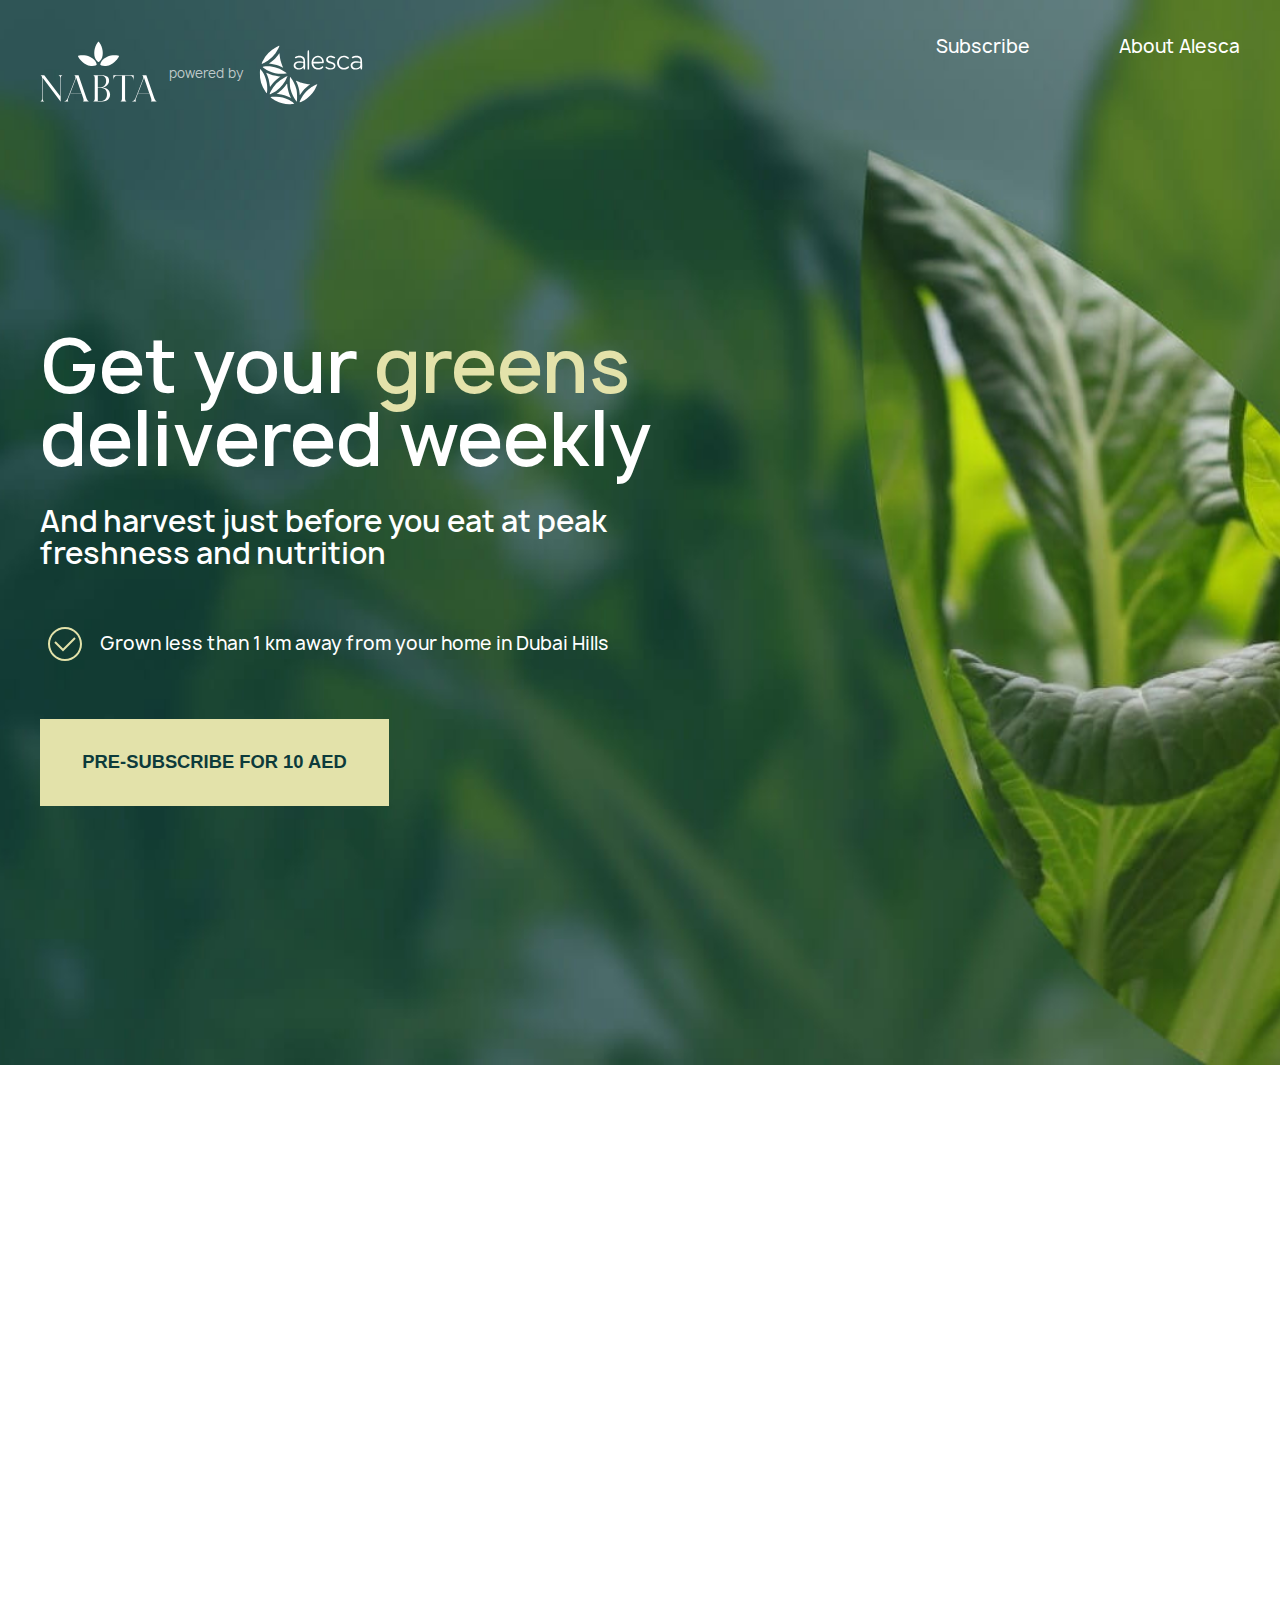
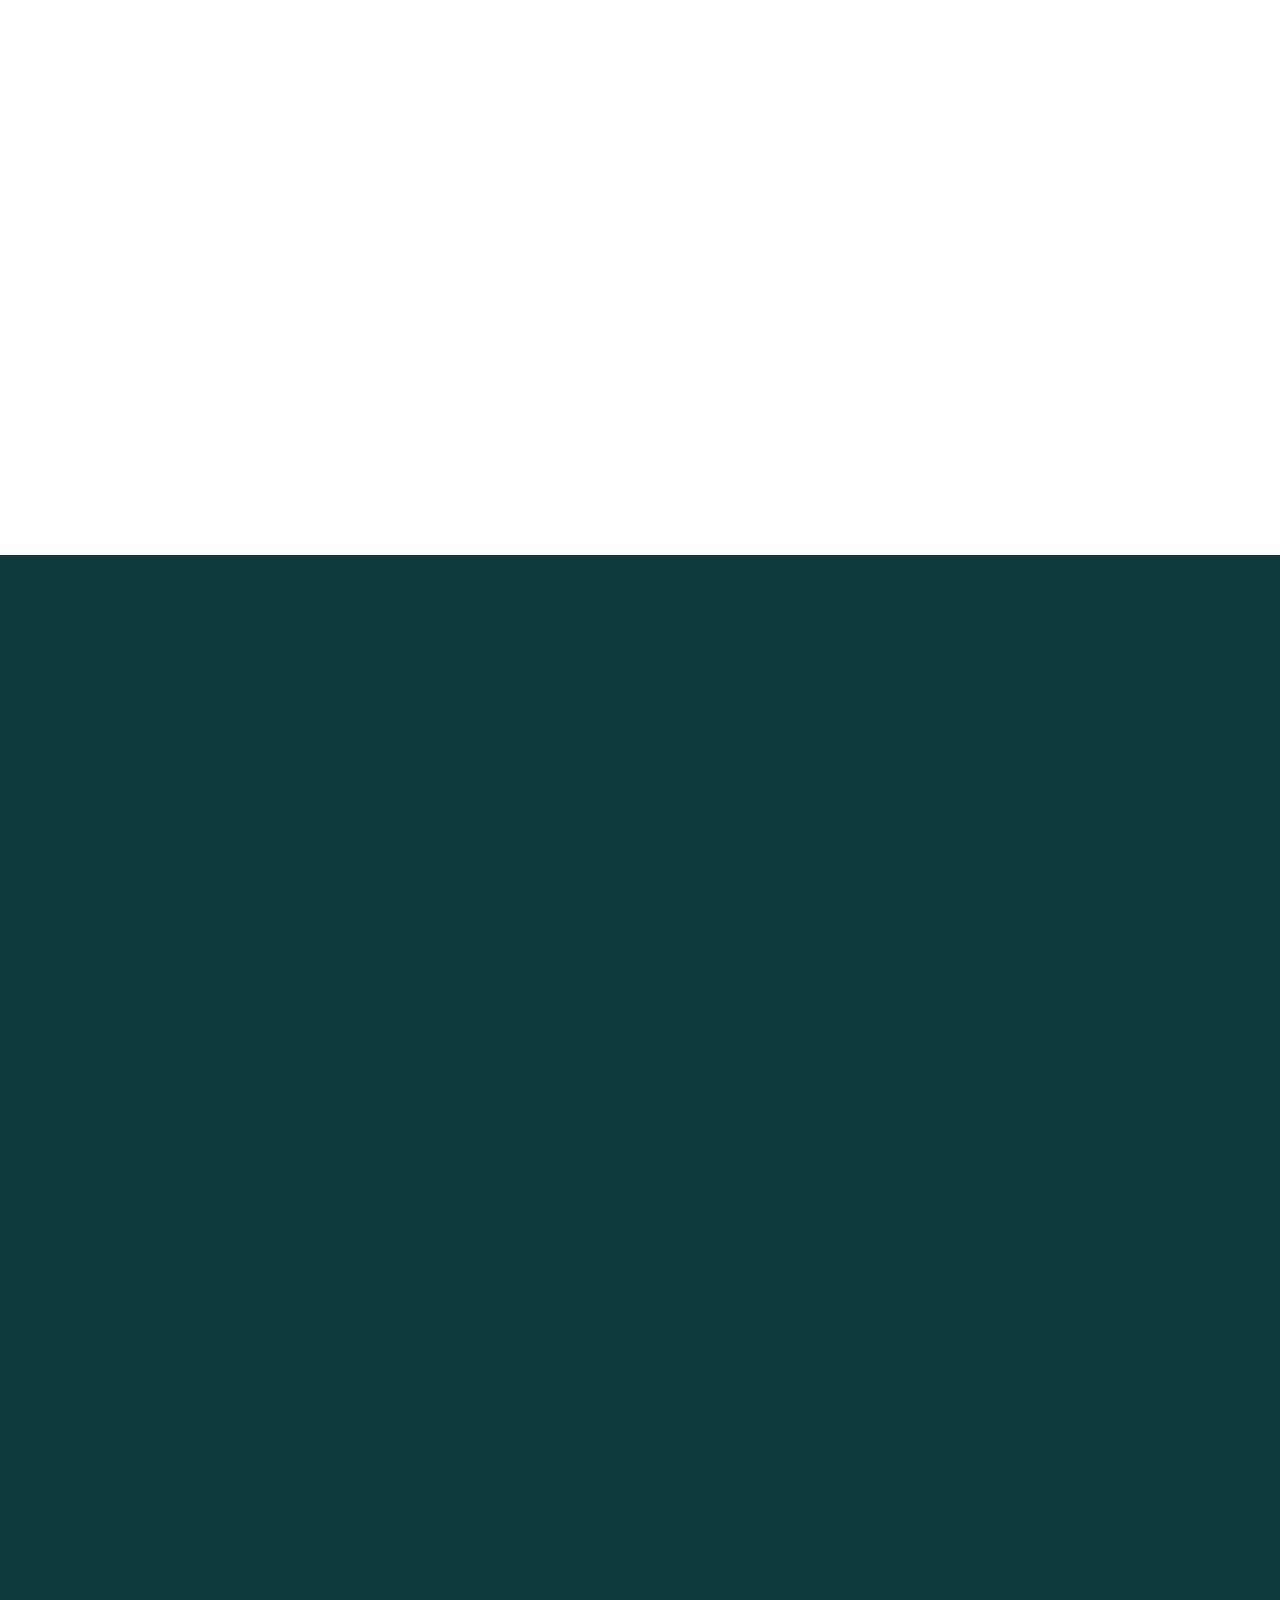
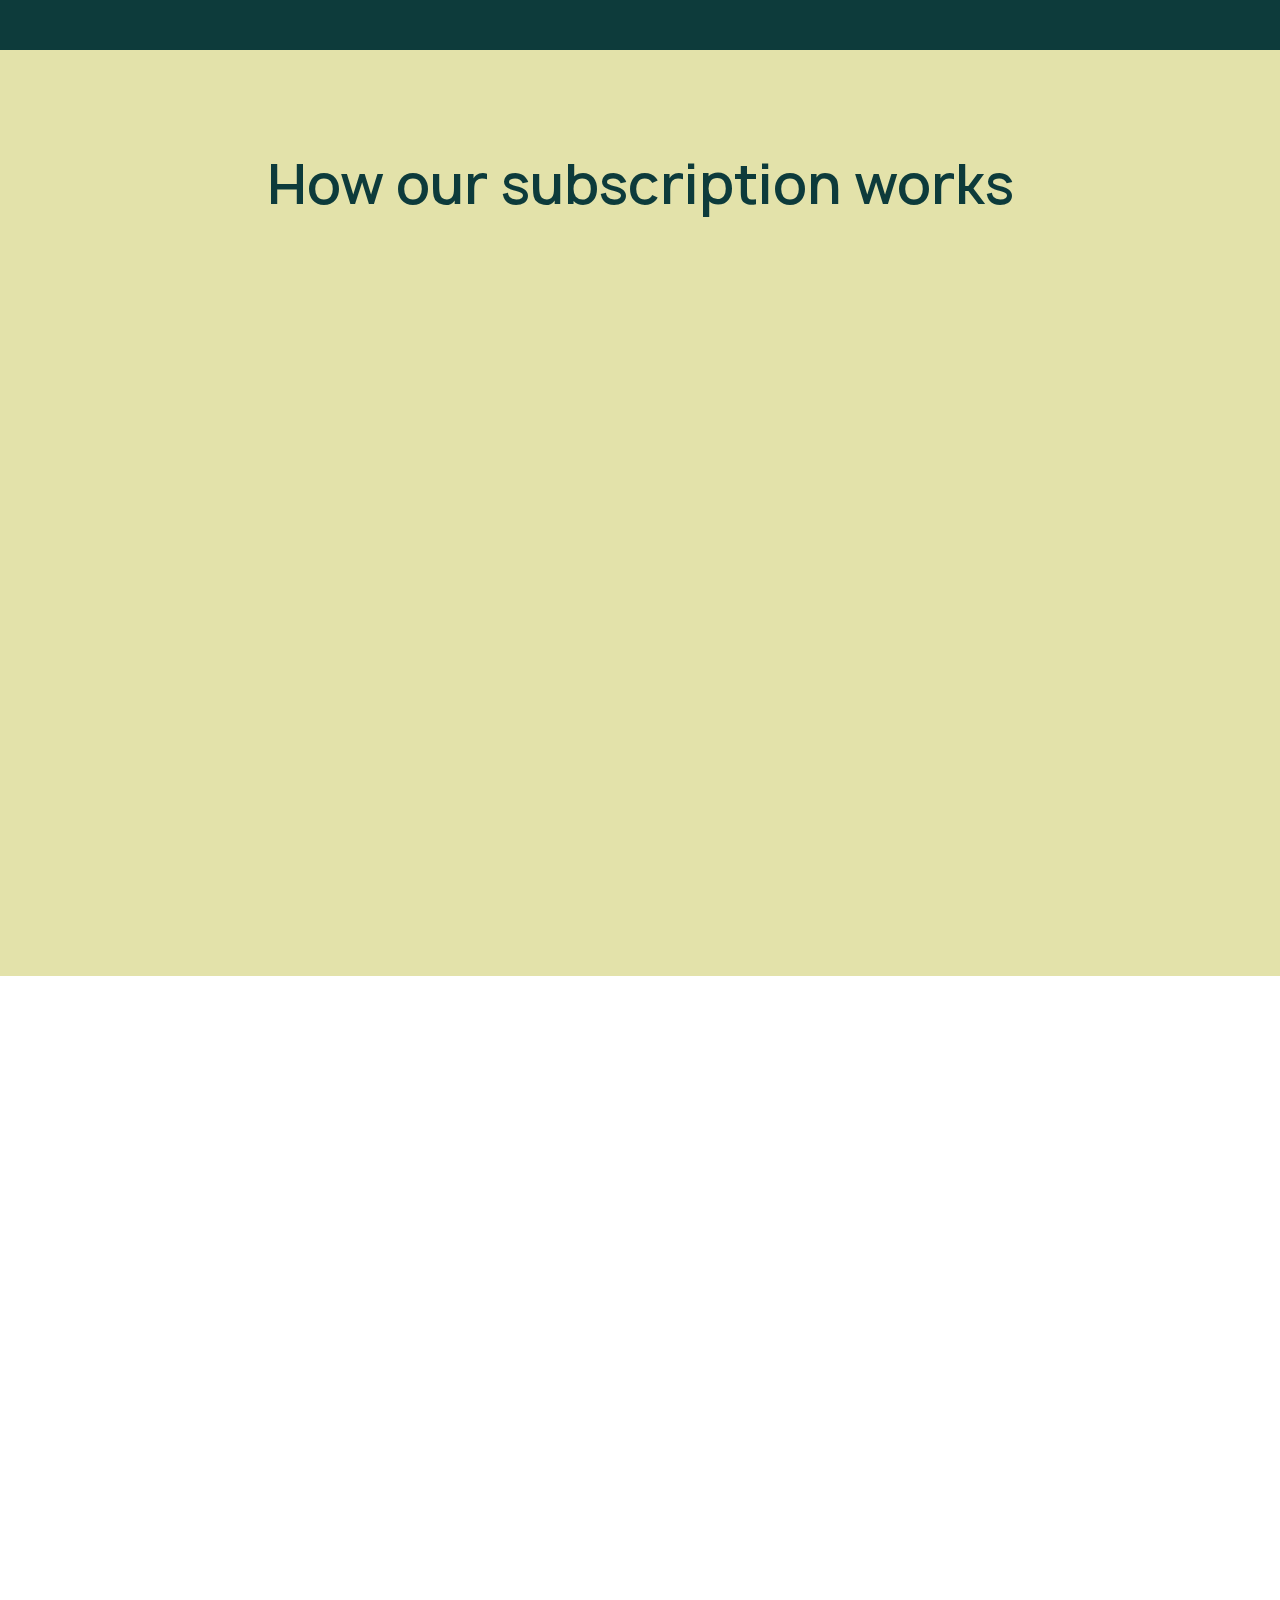
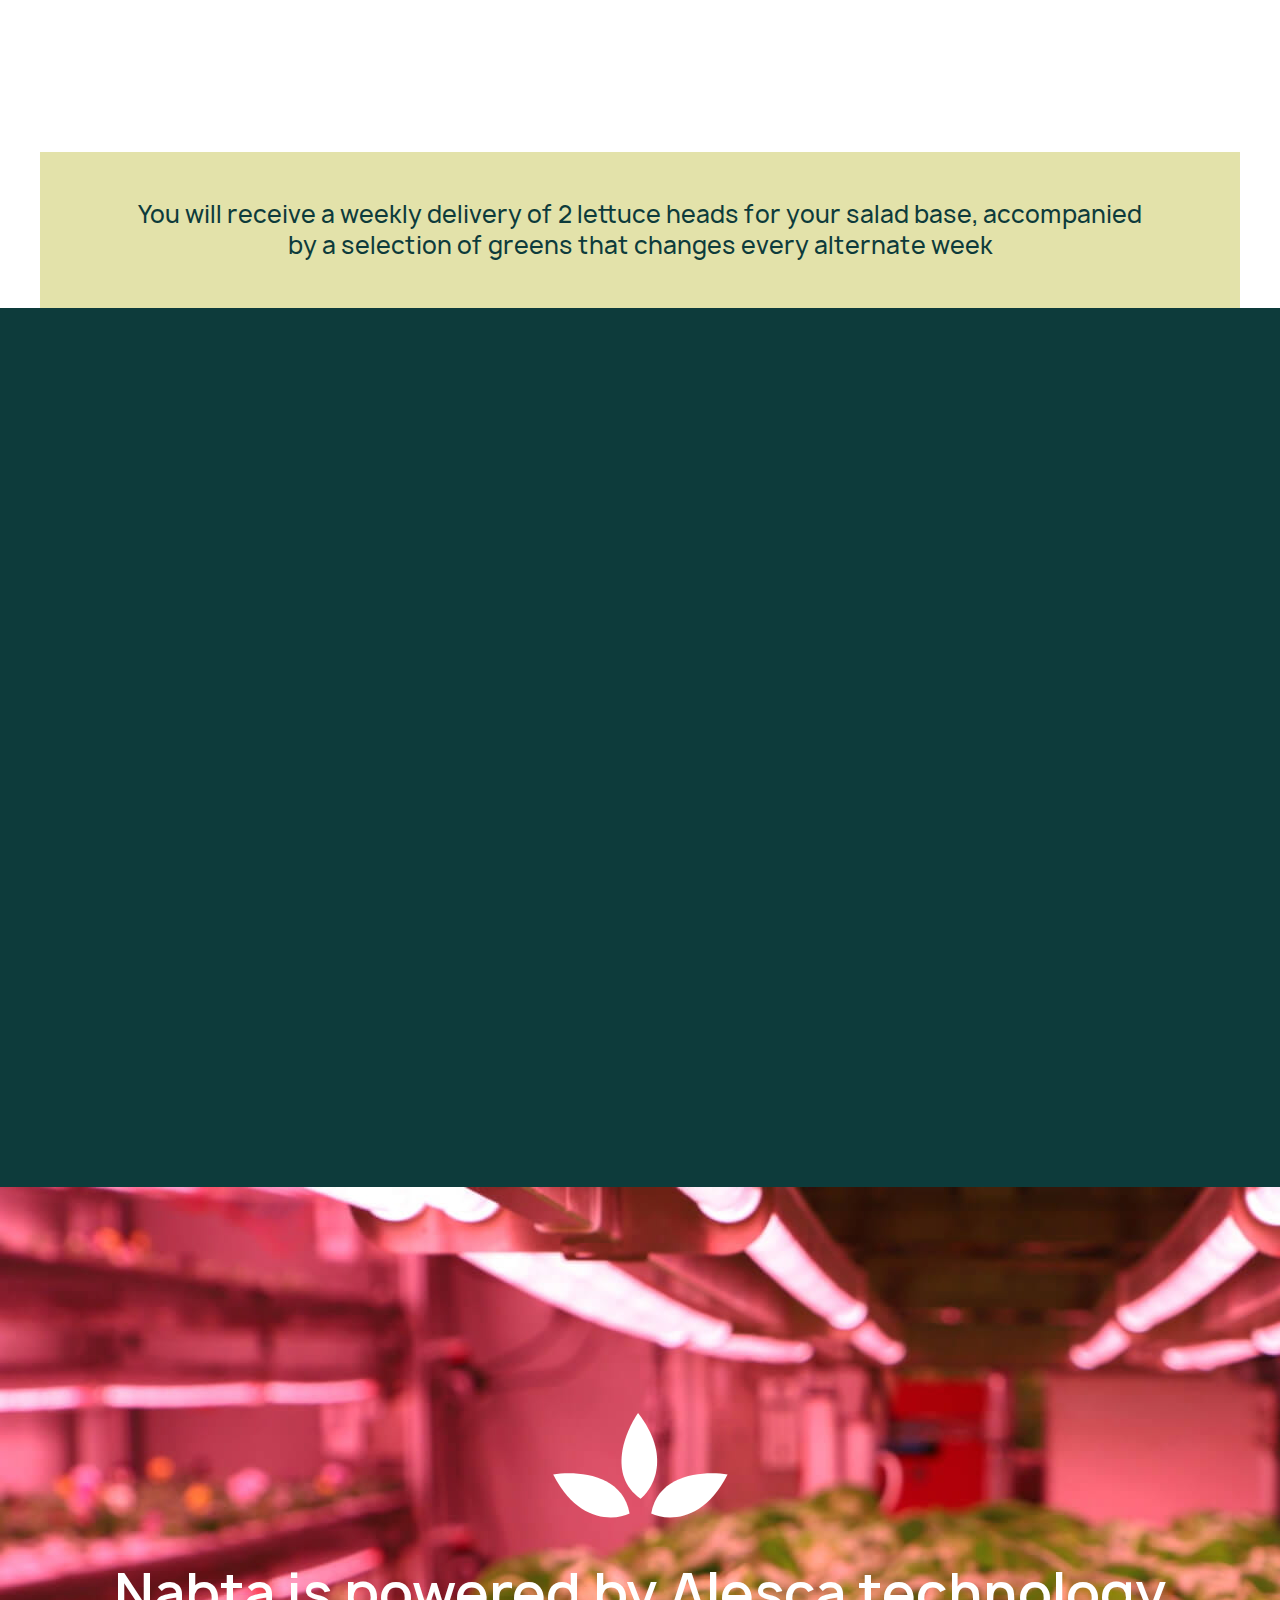
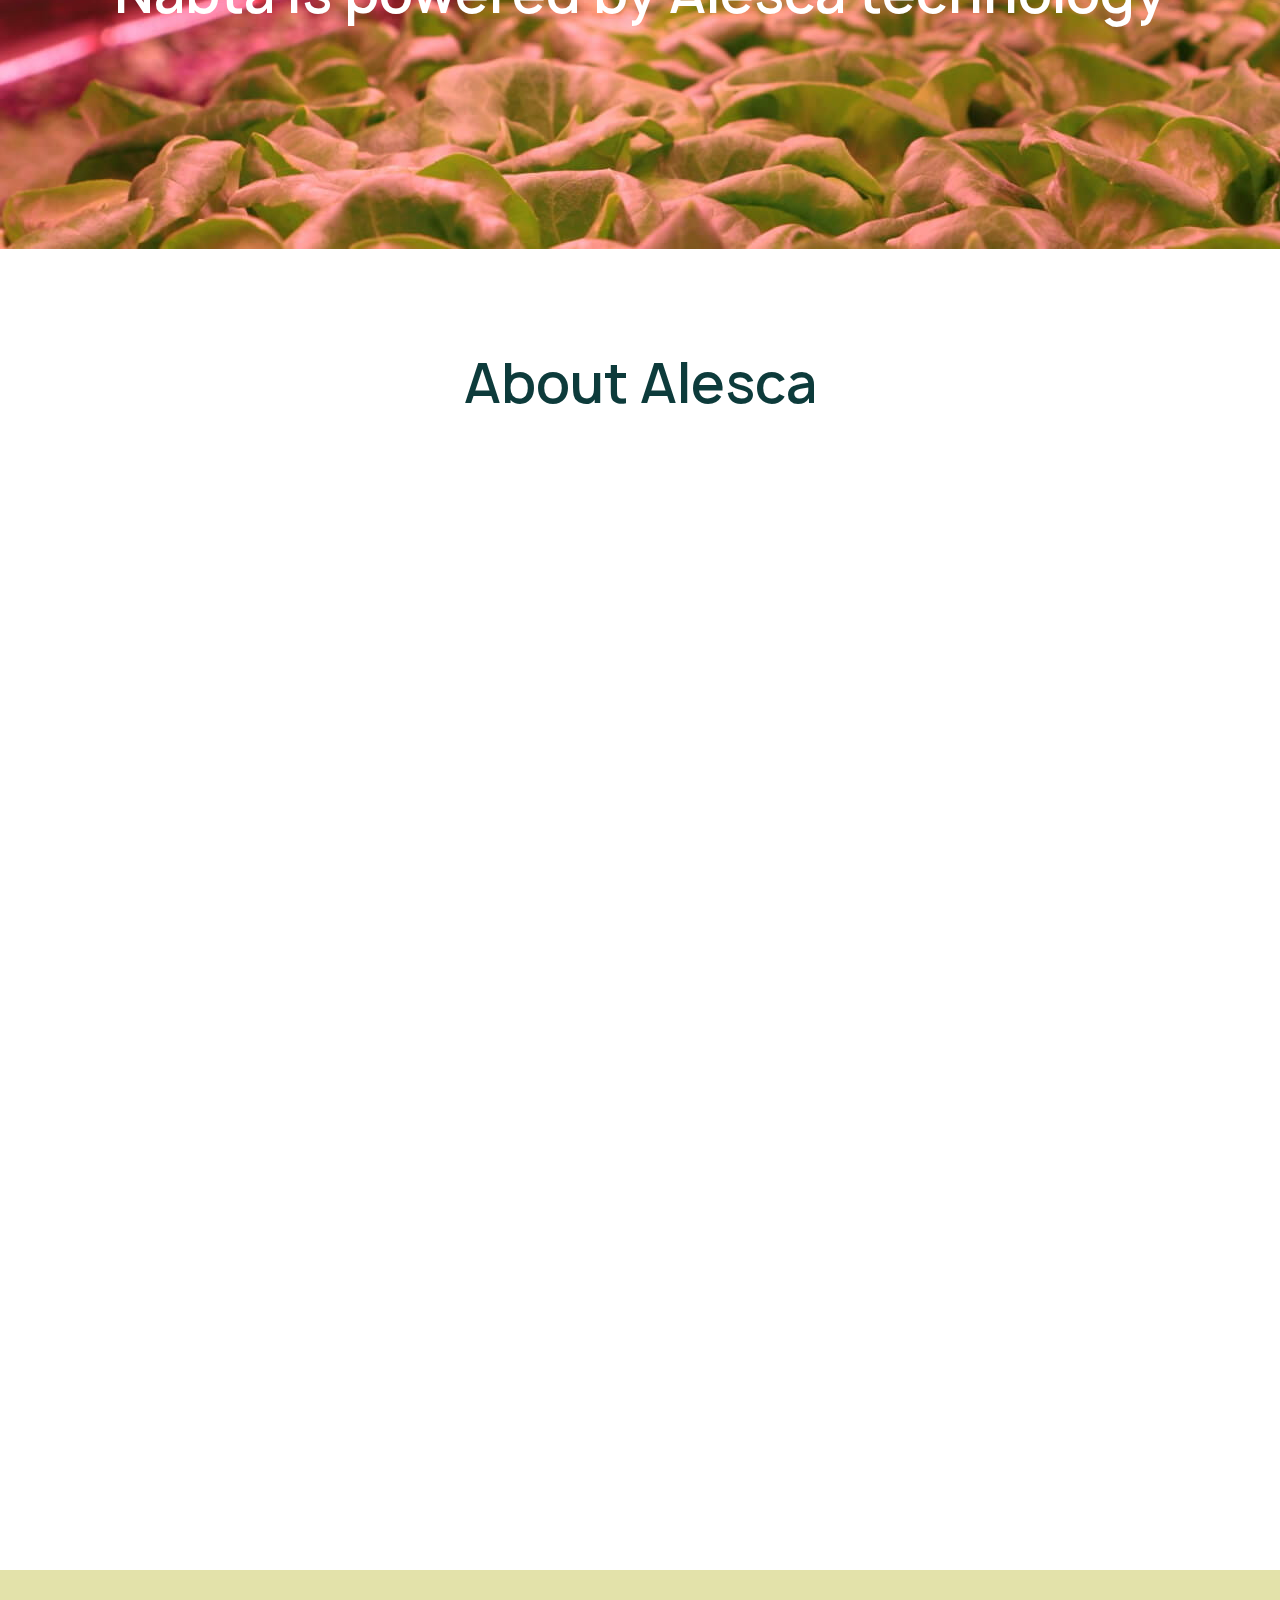
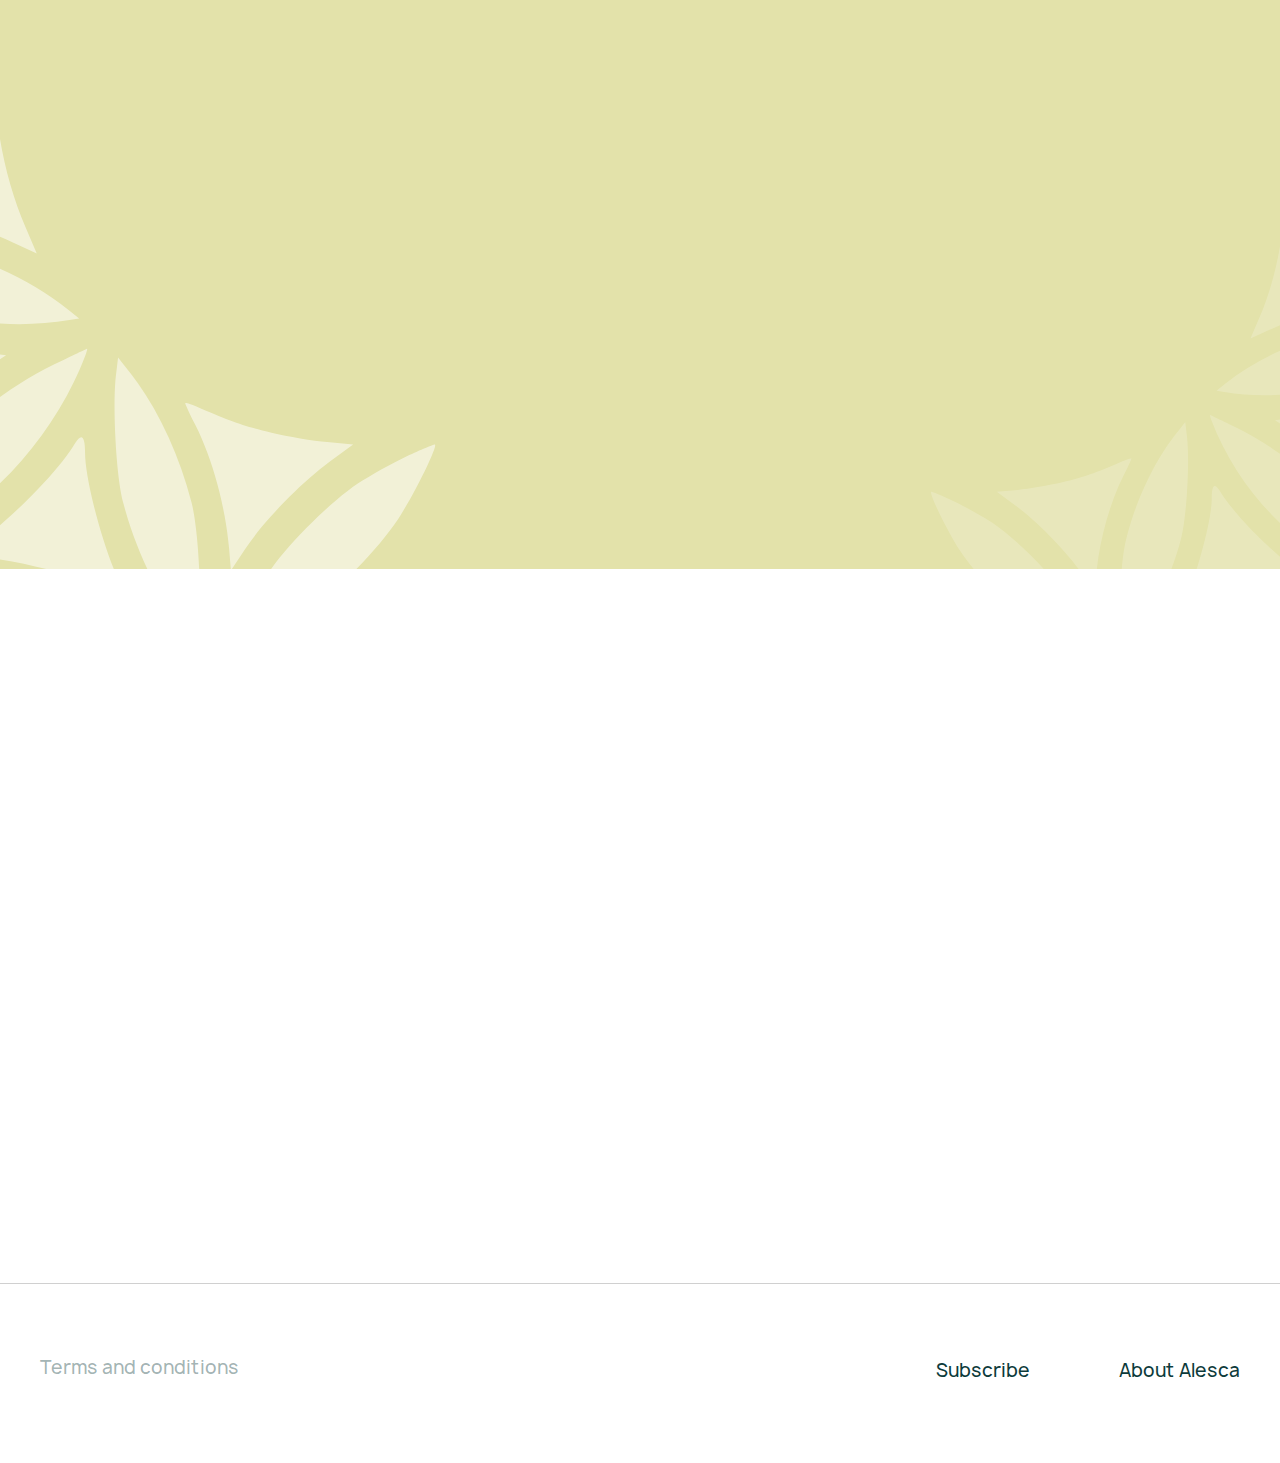
==== app/index.html @ 02252ef5 "removes app from gitignore" ====
<!DOCTYPE html><html lang="en" class="page"><head><meta charset="UTF-8"><meta name="viewport" content="width=device-width,initial-scale=1"><meta http-equiv="X-UA-Compatible" content="ie=edge"><meta name="theme-color" content="#111111"><title>Alesca</title><link rel="preload" href="fonts/Manrope-Bold.woff2" as="font" type="font/woff2" crossorigin><link rel="preload" href="fonts/Manrope-Regular.woff2" as="font" type="font/woff2" crossorigin><link rel="preload" href="fonts/Manrope-Medium.woff2" as="font" type="font/woff2" crossorigin><link rel="preload" href="fonts/Manrope-Semibold.woff2" as="font" type="font/woff2" crossorigin><style>.header {
    position: absolute;
    left: 0;
    top: 0;
    width: 100%;
    padding-top: 38px
  }

  @supports (gap:clamp(0.625rem, 0.4166666667rem + 0.4340277778vw, 0.9375rem)) {
    .header__logos {
      gap: clamp(.625rem, .4166666667rem + .4340277778vw, .9375rem)
    }
  }

  @supports not (gap:clamp(0.625rem, 0.4166666667rem + 0.4340277778vw, 0.9375rem)) {
    .header__logos {
      gap: calc(.625rem + .3125 * (100vw - 48rem)/ 72)
    }
  }

  .header__logos span {
    color: rgba(255, 255, 255, .71);
    font-weight: 400
  }

  @supports (font-size:clamp(0.75rem, 0.6666666667rem + 0.1736111111vw, 0.875rem)) {
    .header__logos span {
      font-size: clamp(.75rem, .6666666667rem + .1736111111vw, .875rem)
    }
  }

  @supports not (font-size:clamp(0.75rem, 0.6666666667rem + 0.1736111111vw, 0.875rem)) {
    .header__logos span {
      font-size: calc(.75rem + .125 * (100vw - 48rem)/ 72)
    }
  }

  @media screen and (max-width:576px) {
    :root {
      --container-paddings: 0 15px
    }

    .header__logo {
      max-width: 75px
    }

    .header__inner {
      -webkit-box-align: center;
      -ms-flex-align: center;
      align-items: center
    }
  }

  .hero {
  min-height: calc(100vh - 105px);
  background-color: var(--primary-color);
  background-image: url(../img/hero-bg.jpg);
  background-size: cover;
  background-repeat: no-repeat;
  padding-top: 170px;
  padding-bottom: 100px
}

@supports (margin-bottom:clamp(5rem, 4.2788461538rem + 3.2051282051vw, 8.125rem)) {
  .hero {
    margin-bottom: clamp(5rem, 4.2788461538rem + 3.2051282051vw, 8.125rem)
  }
}

@supports not (margin-bottom:clamp(5rem, 4.2788461538rem + 3.2051282051vw, 8.125rem)) {
  .hero {
    margin-bottom: calc(5rem + 3.125 * (100vw - 22.5rem)/ 97.5)
  }
}

@media screen and (max-width:1400px) {
  .hero {
    background-position-x: 30%
  }
}

@media screen and (min-height:1000px) {
  .hero {
    background-position: 60% center
  }
}

@media screen and (max-width:768px) {
  .hero {
    background-position-x: 41%;
    padding-top: 120px
  }
}

@media screen and (max-width:360px) {
  .hero {
    background-position-x: 10%
  }
}

.hero__title {
  margin-bottom: 30px
}

@supports (font-size:clamp(2.5rem, 1.6923076923rem + 3.5897435897vw, 6rem)) {
  .hero__title {
    font-size: clamp(2.5rem, 1.6923076923rem + 3.5897435897vw, 6rem)
  }
}

@supports not (font-size:clamp(2.5rem, 1.6923076923rem + 3.5897435897vw, 6rem)) {
  .hero__title {
    font-size: calc(2.5rem + 3.5 * (100vw - 22.5rem)/ 97.5)
  }
}

.hero__btn {
  min-width: 349px
}

@media screen and (max-width:576px) {
  .hero {
    background-position: 30%
  }

  .hero__btn {
    min-width: unset;
    width: 100%
  }
}

.hero__info {
  max-width: 823px
}

.hero__inner {
  min-height: inherit
}

.hero__description {
  max-width: 608px;
  line-height: 1.1
}

@supports (margin-bottom:clamp(2.1875rem, 1.8269230769rem + 1.6025641026vw, 3.75rem)) {
  .hero__description {
    margin-bottom: clamp(2.1875rem, 1.8269230769rem + 1.6025641026vw, 3.75rem)
  }
}

@supports not (margin-bottom:clamp(2.1875rem, 1.8269230769rem + 1.6025641026vw, 3.75rem)) {
  .hero__description {
    margin-bottom: calc(2.1875rem + 1.5625 * (100vw - 22.5rem)/ 97.5)
  }
}

.hero__notice {
  position: relative;
  line-height: 1.3;
  gap: 10px
}

@supports (margin-bottom:clamp(2.1875rem, 1.8269230769rem + 1.6025641026vw, 3.75rem)) {
  .hero__notice {
    margin-bottom: clamp(2.1875rem, 1.8269230769rem + 1.6025641026vw, 3.75rem)
  }
}

@supports not (margin-bottom:clamp(2.1875rem, 1.8269230769rem + 1.6025641026vw, 3.75rem)) {
  .hero__notice {
    margin-bottom: calc(2.1875rem + 1.5625 * (100vw - 22.5rem)/ 97.5)
  }
}

@supports (font-size:clamp(1rem, 0.9423076923rem + 0.2564102564vw, 1.25rem)) {
  .hero__notice {
    font-size: clamp(1rem, .9423076923rem + .2564102564vw, 1.25rem)
  }
}

@supports not (font-size:clamp(1rem, 0.9423076923rem + 0.2564102564vw, 1.25rem)) {
  .hero__notice {
    font-size: calc(1rem + .25 * (100vw - 22.5rem)/ 97.5)
  }
}</style><link rel="stylesheet" href="css/vendor.css"><link rel="stylesheet" href="css/main.css"><script defer="defer" src="js/main.js"></script></head><body class="page__body"><div class="site-container"><header class="header color-white"><div class="container"><div class="header__inner flex justify-between"><div class="header__logos flex align-items-center"><a href="#" class="header__logo"><img src="img/svg/logos/nabta.svg" alt="Nabta Logo" width="117" height="60"> </a><span>powered by</span> <a href="" class="header__logo"><img src="img/svg/logos/alesca.svg" alt="Alesca Logo" width="112" height="67"></a></div><nav class="menu" data-menu><ul class="menu__list flex justify-between"><li class="menu__item"><a href="#" class="header__link primary-hover" data-scroll-to=".offer">Subscribe</a></li><li class="menu__item"><a href="#" class="header__link primary-hover" data-scroll-to=".about">About Alesca</a></li></ul></nav><button class="burger" aria-label="Open Menu" aria-expanded="false" data-burger><span class="burger__line"></span></button></div></div></header><main class="main"><section class="hero color-white"><div class="container hero__inner flex align-items-center"><div class="hero__info"><h1 class="hero__title font-semibold">Get your <span class="color-secondary">greens</span> delivered weekly</h1><p class="hero__description font-subtitle font-semibold">And harvest just before you eat at peak freshness and nutrition</p><div class="hero__notice flex align-items-center"><svg class="align-self-start" width="50" height="50" viewBox="0 0 50 50" fill="none" xmlns="http://www.w3.org/2000/svg"><path d="M25 42C15.6 42 8 34.4 8 25C8 15.6 15.6 8 25 8C34.4 8 42 15.6 42 25C42 34.4 34.4 42 25 42ZM25 10C16.7 10 10 16.7 10 25C10 33.3 16.7 40 25 40C33.3 40 40 33.3 40 25C40 16.7 33.3 10 25 10Z" fill="#E3E2AA"/><path d="M23 32.4001L14.3 23.7001L15.7 22.3L23 29.6L34.3 18.3L35.7001 19.7001L23 32.4001Z" fill="#E3E2AA"/></svg><p>Grown less than 1 km away from your home in Dubai Hills</p></div><button class="btn btn-primary hero__btn">Pre-subscribe for 10 AED</button></div></div></section><section class="difference section-offset"><div class="container"><h2 class="difference__title section-title section-title-with-margin centered" data-aos="fade-up">See the difference</h2><div class="difference__inner grid grid-cols-12"><div class="difference__items flex" data-aos="fade-up"><div class="difference__item flex align-items-center difference__item--question" data-aos="fade-up"><p>Worried where your greens are grown?</p></div><div class="difference__item flex align-items-center difference__item--answer color-white"><p>We grow ours around the corner in your community farm</p></div></div><div class="difference__items flex" data-aos="fade-up" data-aos-delay="150"><div class="difference__item flex align-items-center difference__item--question"><p>Worried about consuming chemicals and pesticides?</p></div><div class="difference__item flex align-items-center difference__item--answer color-white"><p>Our farm is a clean and pesticide-free environment</p></div></div><div class="difference__items flex" data-aos="fade-up" data-aos-delay="250"><div class="difference__item flex align-items-center difference__item--question"><p>Supermarket greens die in your fridge after 2 days?</p></div><div class="difference__item flex align-items-center difference__item--answer color-white"><p>Ours remain nice and fresh up to 10 days</p></div></div><div class="difference__items flex" data-aos="fade-up" data-aos-delay="350"><div class="difference__item flex align-items-center difference__item--question"><p>Supermarket greens loose most vitamins and nutrients by the time you eat them?</p></div><div class="difference__item flex align-items-center difference__item--answer color-white"><p>Harvest ours just before you eat at peak freshness and nutrition</p></div></div><div class="difference__items flex" data-aos="fade-up" data-aos-delay="450"><div class="difference__item flex align-items-center difference__item--question"><p>Keep forgetting to buy ingredients for your salad or smoothie?</p></div><div class="difference__item flex align-items-center difference__item--answer color-white"><p>Cross it out of your grocery list. It’s on us!</p></div></div><div class="difference__items flex" data-aos="fade-up" data-aos-delay="550"><div class="difference__item flex align-items-center difference__item--question"><p>Other greens all taste the same?</p></div><div class="difference__item flex align-items-center difference__item--answer color-white"><p>Just try ours once and taste the difference</p></div></div></div></div></section><section class="benefits section-offset section-padding-top color-white"><div class="container"><div class="benefits__inner grid"><div class="benefits__list grid" data-aos="fadeup"><div class="benefits__item flex align-items-center"><svg class="align-self-start" class="align-self-start" width="88" height="88" viewBox="0 0 88 88" fill="none" xmlns="http://www.w3.org/2000/svg"><circle cx="44" cy="44" r="43.5" stroke="#E3E2AA"/><path d="M40.2058 66C42.0334 66 43.515 64.5184 43.515 62.6907C43.515 60.8631 42.0334 59.3815 40.2058 59.3815C38.3781 59.3815 36.8965 60.8631 36.8965 62.6907C36.8965 64.5184 38.3781 66 40.2058 66Z" stroke="#E3E2AA" stroke-width="2" stroke-linecap="round" stroke-linejoin="round"/><path d="M55.0983 66C56.926 66 58.4076 64.5184 58.4076 62.6907C58.4076 60.8631 56.926 59.3815 55.0983 59.3815C53.2707 59.3815 51.7891 60.8631 51.7891 62.6907C51.7891 64.5184 53.2707 66 55.0983 66Z" stroke="#E3E2AA" stroke-width="2" stroke-linecap="round" stroke-linejoin="round"/><path d="M48.0821 33.0394C47.5743 30.9994 46.5878 29.1097 45.2045 27.5267C43.8211 25.9437 42.0806 24.7129 40.127 23.9363C38.1734 23.1597 36.0629 22.8596 33.9703 23.0608C31.8776 23.262 29.863 23.9587 28.0932 25.0933C26.3233 26.2279 24.8492 27.7677 23.7927 29.5852C22.7363 31.4028 22.128 33.4459 22.0181 35.5453C21.9082 37.6447 22.3 39.7401 23.1609 41.658C24.0219 43.5759 25.3272 45.2612 26.969 46.5743M35.2422 36.2825L40.2061 31.3186M41.8607 52.7958V49.4865H36.8968C35.1414 49.4865 33.458 50.1838 32.2168 51.425C30.9756 52.6662 30.2783 54.3497 30.2783 56.105V62.7236" stroke="#E3E2AA" stroke-width="2" stroke-linecap="round" stroke-linejoin="round"/><path d="M65.0252 62.6907V46.1444C65.0252 45.2667 64.6766 44.425 64.056 43.8043C63.4354 43.1837 62.5936 42.8351 61.716 42.8351H45.1696C44.2919 42.8351 43.4502 43.1837 42.8296 43.8043C42.209 44.425 41.8604 45.2667 41.8604 46.1444V52.7629" stroke="#E3E2AA" stroke-width="2" stroke-linecap="round" stroke-linejoin="round"/></svg><h3 class="benefits__subtitle font-semibold">Delivered weekly</h3></div><div class="benefits__item flex align-items-center"><svg class="align-self-start" width="88" height="88" viewBox="0 0 88 88" fill="none" xmlns="http://www.w3.org/2000/svg"><circle cx="44" cy="44" r="43.5" stroke="#E3E2AA"/><path d="M57.3727 35.2918C57.3727 32.2093 57.3727 29.1269 57.1569 27.0925C57.1585 26.5939 57.0392 26.1023 56.8091 25.66C56.579 25.2176 56.245 24.8377 55.8359 24.5528C55.4267 24.2679 54.9545 24.0865 54.4598 24.0242C53.9651 23.9619 53.4627 24.0205 52.9956 24.195C46.3375 26.1061 32.7439 30.8839 27.0414 39.0832C20.8765 47.7757 25.6235 57.732 27.8737 61.6159C28.2015 62.1649 28.6489 62.6329 29.1826 62.9851C29.7163 63.3373 30.3225 63.5647 30.9561 63.6503C33.7944 64.1619 36.6933 64.245 39.5561 63.8969" stroke="#E3E2AA" stroke-width="2" stroke-linecap="round" stroke-linejoin="round"/><path d="M37.9222 48.947C34.8192 53.5199 31.9588 58.2528 29.353 63.1262M55.3997 64.0201C55.0611 64.1426 54.6903 64.1426 54.3517 64.0201C51.781 63.0018 49.5752 61.2351 48.0199 58.9489C46.4646 56.6627 45.6315 53.9622 45.6284 51.1972V45.4946C45.6321 45.2989 45.6755 45.1061 45.7559 44.9276C45.8362 44.7491 45.9519 44.5888 46.096 44.4563C46.24 44.3238 46.4094 44.2218 46.5939 44.1566C46.7784 44.0913 46.9743 44.0642 47.1696 44.0767H62.5818C62.9554 44.0846 63.3115 44.2365 63.5757 44.5007C63.84 44.7649 63.9919 45.121 63.9997 45.4946V51.1972C64.0065 53.948 63.1915 56.6382 61.6593 58.9229C60.127 61.2075 57.9474 62.9824 55.3997 64.0201Z" stroke="#E3E2AA" stroke-width="2" stroke-linecap="round" stroke-linejoin="round"/></svg><h3 class="benefits__subtitle font-semibold">Pesticide-free</h3></div><div class="benefits__item flex align-items-center"><svg class="align-self-start" class="align-self-start" width="88" height="88" viewBox="0 0 88 88" fill="none" xmlns="http://www.w3.org/2000/svg"><circle cx="44" cy="44" r="43.5" stroke="#E3E2AA"/><g clip-path="url(#clip0_273_157)"><path d="M55.2369 31.8336C59.3137 33.5758 63.8988 33.7106 68.071 32.2111M32.2111 68.0709C33.7093 63.8856 33.5745 59.2894 31.8337 55.1991C30.4711 51.9423 30.1024 48.3551 30.7741 44.8892C31.4458 41.4233 33.1278 38.2336 35.6084 35.7216C38.1513 33.205 41.3823 31.4975 44.8942 30.8145" stroke="#E3E2AA" stroke-width="2" stroke-linecap="round" stroke-linejoin="round"/><path d="M42.0258 56.2565C45.5547 55.5677 48.7996 53.8467 51.3493 51.3116M51.3493 51.3116C53.8343 48.8023 55.5192 45.6124 56.1911 42.1454C56.863 38.6784 56.4917 35.09 55.124 31.834C53.4187 27.7428 53.3243 23.1579 54.8598 19M51.3493 51.3116L35.7597 35.722M19 54.8598C23.1739 53.3532 27.7662 53.5018 31.834 55.275" stroke="#E3E2AA" stroke-width="2" stroke-linecap="round" stroke-linejoin="round"/></g><defs><clipPath id="clip0_273_157"><rect width="50" height="50" fill="white" transform="translate(19 19)"/></clipPath></defs></svg><h3 class="benefits__subtitle font-semibold">Full of vitamins</h3></div><div class="benefits__item flex align-items-center"><svg width="88" height="88" viewBox="0 0 88 88" fill="none" xmlns="http://www.w3.org/2000/svg"><circle cx="44" cy="44" r="43.5" stroke="#E3E2AA"/><path d="M43.0519 59.6027L43.0513 59.6022C35.1122 52.6559 31.1536 46.4207 31.1536 40.9732C31.1536 37.5732 32.5042 34.3125 34.9084 31.9084C37.3125 29.5042 40.5732 28.1536 43.9732 28.1536C45.6567 28.1536 47.3237 28.4852 48.8791 29.1294C50.4344 29.7737 51.8477 30.7179 53.0381 31.9084C54.2285 33.0988 55.1728 34.512 55.817 36.0673C56.4613 37.6227 56.7929 39.2897 56.7929 40.9732C56.7929 46.5495 52.6436 52.9508 44.3213 60.0991L43.0519 59.6027ZM43.0519 59.6027L43.6247 60.0988L43.6251 60.0991M43.0519 59.6027L43.6251 60.0991M43.6251 60.0991C43.722 60.1824 43.8455 60.2282 43.9732 60.2282M43.6251 60.0991L43.9732 60.2282M43.9732 60.2282C44.1009 60.2282 44.2244 60.1824 44.3213 60.0991L43.9732 60.2282ZM45.6262 61.6192L45.7239 61.733L45.6262 61.6192C45.1654 62.015 44.5779 62.2324 43.9705 62.2319C43.3631 62.2314 42.7761 62.013 42.316 61.6165C42.316 61.6164 42.3159 61.6164 42.3158 61.6163L41.7362 61.1133C33.3555 53.779 29.15 47.0909 29.15 40.9732C29.15 37.0419 30.7117 33.2715 33.4916 30.4916C36.2715 27.7117 40.0419 26.15 43.9732 26.15C47.9046 26.15 51.6749 27.7117 54.4548 30.4916C57.2347 33.2715 58.7964 37.0419 58.7964 40.9732C58.7964 47.2309 54.396 54.0877 45.6262 61.6192ZM43.9732 35.3643C45.4608 35.3643 46.8874 35.9552 47.9393 37.0071C48.9912 38.059 49.5821 39.4856 49.5821 40.9732C49.5821 42.4608 48.9912 43.8874 47.9393 44.9393C46.8874 45.9912 45.4608 46.5821 43.9732 46.5821C42.4856 46.5821 41.059 45.9912 40.0071 44.9393C38.9552 43.8874 38.3643 42.4608 38.3643 40.9732C38.3643 39.4856 38.9552 38.059 40.0071 37.0071C41.059 35.9552 42.4856 35.3643 43.9732 35.3643ZM43.9732 37.3679C43.017 37.3679 42.1 37.7477 41.4238 38.4238C40.7477 39.1 40.3679 40.017 40.3679 40.9732C40.3679 41.9294 40.7477 42.8465 41.4238 43.5226C42.1 44.1987 43.017 44.5786 43.9732 44.5786C44.9294 44.5786 45.8465 44.1987 46.5226 43.5226C47.1987 42.8465 47.5786 41.9294 47.5786 40.9732C47.5786 40.017 47.1987 39.1 46.5226 38.4238C45.8465 37.7477 44.9294 37.3679 43.9732 37.3679Z" fill="#0D3B3B" stroke="#E3E2AA" stroke-width="0.3"/></svg><h3 class="benefits__subtitle font-semibold">Grown in Dubai Hills</h3></div><div class="benefits__item flex align-items-center"><svg class="align-self-start" width="88" height="88" viewBox="0 0 88 88" fill="none" xmlns="http://www.w3.org/2000/svg"><circle cx="44" cy="44" r="43.5" stroke="#E3E2AA"/><path d="M55.911 61.544L61.281 42.544C61.3651 42.2465 61.3791 41.9336 61.3219 41.6299C61.2646 41.3261 61.1378 41.0397 60.9513 40.7932C60.7648 40.5467 60.5236 40.3468 60.2468 40.2092C59.97 40.0715 59.6651 39.9999 59.356 40H47.875C47.7104 40 47.548 39.9629 47.3997 39.8914C47.2515 39.8199 47.1213 39.7159 47.0188 39.5871C46.9164 39.4583 46.8443 39.308 46.808 39.1475C46.7716 38.987 46.772 38.8204 46.809 38.66L47.309 36.496C47.767 34.511 47.914 32.466 47.745 30.436L47.653 29.333C47.5544 28.1497 47.0396 27.0396 46.2 26.2C45.432 25.4318 44.3903 25.0002 43.304 25H43.064C42.407 25 41.802 25.356 41.484 25.93L38.825 30.715C37.633 32.861 35.8561 34.6244 33.701 35.8L27.042 39.43C26.7263 39.6023 26.4629 39.8565 26.2795 40.1659C26.0961 40.4752 25.9996 40.8284 26 41.188V61C26 61.5304 26.2107 62.0391 26.5858 62.4142C26.9609 62.7893 27.4696 63 28 63H53.987C54.4225 62.9999 54.846 62.8576 55.1933 62.5948C55.5406 62.332 55.7925 61.9631 55.911 61.544Z" stroke="#E3E2AA" stroke-width="2" stroke-linecap="round" stroke-linejoin="round"/></svg><h3 class="benefits__subtitle font-semibold">Tasty and hustle-free</h3></div><button class="btn btn-primary benefits__btn">See how it’s grown</button></div><div class="benefits__info flex" data-aos="fadeup"><h2 class="benefits__title section-title color-white">We deliver a variety of leafy <span class="color-secondary">greens</span> to your doorstep in Dubai Hills every week</h2></div></div></div></section><section class="subscription section-offset section-padding-top bg-secondary color-primary"><div class="container"><h2 class="subscription__title section-title section-title-with-margin centered">How our subscription works</h2><div class="subscription__inner grid grid-cols-12"><ol class="subscription__list flex align-items-start"><li class="subscription__item" data-aos="fadeup"><div class="subscription__info grid"><h3 class="subscription__subtitle">Step 1</h3><p class="subscription__description">Choose a subscription type</p></div></li><li class="subscription__item" data-aos-delay="150" data-aos="fadeup"><div class="subscription__info grid"><h3 class="subscription__subtitle">Step 2</h3><p class="subscription__description">Fill in your details</p></div></li><li class="subscription__item" data-aos-delay="250" data-aos="fadeup"><div class="subscription__info grid"><h3 class="subscription__subtitle">Step 3</h3><p class="subscription__description">Make a payment</p></div></li><li class="subscription__item" data-aos-delay="350" data-aos="fadeup"><div class="subscription__info grid"><h3 class="subscription__subtitle">Step 4</h3><p class="subscription__description">Receive a WhatsApp confirmation</p></div></li><li class="subscription__item" data-aos-delay="450" data-aos="fadeup"><div class="subscription__info grid"><h3 class="subscription__subtitle">Step 5</h3><p class="subscription__description">Choose the day  and time of delivery</p></div><div class="subscription__notice"><p>Delivery options are predetermined farming to harvesting schedule</p></div></li><li class="subscription__item" data-aos-delay="550" data-aos="fadeup"><div class="subscription__info grid bg-primary"><h3 class="subscription__subtitle">Step 6</h3><p class="subscription__description">Receive your leafy greens at your door step</p></div></li></ol></div></div></section><section class="packages section-padding-top"><div class="container"><h2 class="section-title packages__title section-title-with-margin centered" data-aos="fadeup">Our greens package selection</h2><div class="packages__inner grid grid-cols-12"><ul class="packages__list grid"><li class="packages__item grid" data-aos="fadeup"><h3 class="packages__subtitle font-semibold centered">Italian Mix</h3><div class="packages__images grid"><div class="packages__image"><picture><source srcset="img/plant-1.webp" type="image/webp"><img loading="lazy" src="img/plant-1.png" alt="Lollo Rosso Letuce" width="127" height="127"></picture></div><div class="packages__image"><picture><source srcset="img/plant-3.webp" type="image/webp"><img loading="lazy" src="img/plant-3.png" alt="Lollo Bionda Lettuce" width="127" height="127"></picture></div><div class="packages__image"><picture><source srcset="img/plant-2.webp" type="image/webp"><img loading="lazy" src="img/plant-2.png" alt="Super Kale" class="packages__image" width="127" height="127"></picture></div><div class="packages__image"><picture><source srcset="img/plant-4.webp" type="image/webp"><img loading="lazy" src="img/plant-4.png" alt="Fragrant Basil" class="packages__image" width="127" height="127"></picture></div></div><div class="packages__info grid"><div class="packages__info-items"><div class="packages__info-item grid"><span class="packages__count font-medium">1 head</span><h4 class="packages__name font-medium">Lollo Rosso Lettuce</h4></div><div class="packages__info-item grid"><span class="packages__count font-medium">1 head</span><h4 class="packages__name font-medium">Lollo Bionda Lettuce</h4></div><div class="packages__info-item grid"><span class="packages__count font-medium">1 head</span><h4 class="packages__name font-medium">Super Kale</h4></div><div class="packages__info-item grid"><span class="packages__count font-medium">1 head</span><h4 class="packages__name font-medium">Fragrant Basil</h4></div></div><div class="packages__info-weights"><p class="packages__weight">Approx 100 gr</p><p class="packages__weight">Approx 150 gr</p></div></div></li><li class="packages__item grid" data-aos="fadeup"><h3 class="packages__subtitle font-semibold centered">Asian Mix</h3><div class="packages__images grid"><div class="packages__image"><picture><source srcset="img/plant-1.webp" type="image/webp"><img loading="lazy" src="img/plant-1.png" alt="Lollo Rosso Letuce" width="127" height="127"></picture></div><div class="packages__image"><picture><source srcset="img/plant-3.webp" type="image/webp"><img loading="lazy" src="img/plant-3.png" alt="Lollo Bionda Lettuce" width="127" height="127"></picture></div><div class="packages__image"><picture><source srcset="img/plant-5.webp" type="image/webp"><img loading="lazy" src="img/plant-5.png" alt="Green Bok Choy" width="127" height="127"></picture></div><div class="packages__image"><picture><source srcset="img/plant-6.webp" type="image/webp"><img loading="lazy" src="img/plant-6.png" class="image" width="127" height="127" alt="Mighty Spinach"></picture></div></div><div class="packages__info grid"><div class="packages__info-items"><div class="packages__info-item grid"><span class="packages__count font-medium">1 head</span><h4 class="packages__name font-medium">Lollo Rosso Lettuce</h4></div><div class="packages__info-item grid"><span class="packages__count font-medium">1 head</span><h4 class="packages__name font-medium">Lollo Bionda Lettuce</h4></div><div class="packages__info-item grid"><span class="packages__count font-medium">1 head</span><h4 class="packages__name font-medium">Green Bok Choy</h4></div><div class="packages__info-item grid"><span class="packages__count font-medium">1 head</span><h4 class="packages__name font-medium">Mighty Spinach</h4></div></div><div class="packages__info-weights"><p class="packages__weight">Approx 100 gr</p><p class="packages__weight">Approx 150 gr</p></div></div></li></ul><div class="packages__notice bg-secondary color-primary centered"><p>You will receive a weekly delivery of 2 lettuce heads for your salad base, accompanied by a selection of greens that changes every alternate week</p></div></div></div></section><section class="offer section-padding-top color-white bg-primary section-offset"><div class="container"><div class="offer__inner grid grid-cols-12" data-aos="fadeup"><h2 class="offer__title section-title">Get your subscription</h2><div class="offer__info" data-aos="fadeup"><p class="offer__subtitle font-semibold">Subscriptions will become effective on the 2nd of January 2024</p><div class="offer__notice grid"><p>However you can make an early-bird pre-booking for 10 AED only now and get a free community farm tour*</p><p class="offer__remark">*first 100 subscribers</p></div></div><ul class="offer__list grid grid-cols-12"><li class="offer__item grid" data-aos="fadeup"><h3 class="offer__duration font-semibold">1 month</h3><div class="offer__prices color-secondary"><p class="offer__price">75 AED</p></div><button class="btn btn-primary offer__btn">pre-book now for 10 AED</button></li><li class="offer__item grid" data-aos="fadeup" data-aos-delay="150"><h3 class="offer__duration font-semibold">3 months</h3><div class="offer__prices flex color-secondary"><p class="offer__price offer__price--old">225 AED</p><p class="offer__price">75 AED</p></div><button class="btn btn-primary offer__btn">pre-book now for 10 AED</button><div class="offer__sale font-semibold bg-secondary color-primary"> — 12%</div></li><li class="offer__item grid" data-aos="fadeup" data-aos-delay="250"><h3 class="offer__duration font-semibold">6 months</h3><div class="offer__prices flex color-secondary"><p class="offer__price offer__price--old">450 AED</p><p class="offer__price">350 AED</p></div><button class="btn btn-primary offer__btn">pre-book now for 10 AED</button><div class="offer__sale font-semibold bg-secondary color-primary"> — 23%</div></li><li class="offer__detail centered" data-aos="fadeup" data-aos-delay="350">We want to keep the process hassle-free for you, that’s why subscription renews automatically, but you can cancel it anytime</li></ul></div></div></section><section class="powered color-white"><div class="container powered__inner grid"><div class="powered__info grid"><svg xmlns="http://www.w3.org/2000/svg" width="191" height="116" viewBox="0 0 191 116" fill="none"><path d="M93.0933 0C80.0274 18.7821 62.2252 62.226 95.5431 85.7445C108.609 75.1285 126.411 43.1172 93.0933 0Z" fill="white"/><path d="M182.573 61.5562C160.001 57.8161 113.121 60.3826 106.178 100.57C121.375 107.815 157.928 110.155 182.573 61.5562Z" fill="white"/><path d="M8.18328 61.5562C30.7553 57.8161 77.635 60.3826 84.5775 100.57C69.3812 107.815 32.8277 110.155 8.18328 61.5562Z" fill="white"/></svg><h2 class="powered__title section-title centered">Nabta is powered by Alesca technology</h2></div></div></section><section class="about section-padding-top section-offset color-white"><div class="container"><h2 class="about__title section-title section-title-with-margin color-primary centered">About Alesca</h2><div class="about__inner align-items-start grid grid-cols-12"><div class="about__img ibg" data-aos="fadeup"><picture><source media="(max-width: 1400px)" srcset="img/plants-mobile.webp"><source media="(max-width: 1400px)" srcset="img/plants-mobile.jpg"><source srcset="img/plants-mobile.webp" type="image/webp"><img loading="lazy" class="image" src="img/plants.jpg" alt="Plants" width="650" height="500"></picture><img width="185" height="111" class="image-absolute" src="img/svg/logos/alesca.svg" alt="Alesca Logo"></div><ul class="about__items grid"><li class="about__item bg-primary grid align-items-center" data-aos="fadeup"><svg class="align-self-start" width="88" height="89" viewBox="0 0 88 89" fill="none" xmlns="http://www.w3.org/2000/svg"><circle cx="44" cy="44.5" r="43.5" stroke="#E3E2AA"/><path d="M38.5496 51.5742L31.4258 44.4504L29 46.8592L38.5496 56.4088L59.0496 35.9087L56.6408 33.5L38.5496 51.5742Z" fill="#E3E2AA"/></svg><p>Established in 2013, Alesca is a mindful agricultural technology company driven by collaboration, innovation and nutrition</p></li><li class="about__item bg-primary grid align-items-center" data-aos="fadeup"><svg class="align-self-start" width="88" height="89" viewBox="0 0 88 89" fill="none" xmlns="http://www.w3.org/2000/svg"><circle cx="44" cy="44.5" r="43.5" stroke="#E3E2AA"/><path d="M38.5496 51.5742L31.4258 44.4504L29 46.8592L38.5496 56.4088L59.0496 35.9087L56.6408 33.5L38.5496 51.5742Z" fill="#E3E2AA"/></svg><p>Alesca empowers local communities to grow fresh healthy food while making agriculture more efficient, transparent and accessible</p></li><li class="about__item bg-primary grid align-items-center" data-aos="fadeup"><svg class="align-self-start" width="88" height="89" viewBox="0 0 88 89" fill="none" xmlns="http://www.w3.org/2000/svg"><circle cx="44" cy="44.5" r="43.5" stroke="#E3E2AA"/><path d="M38.5496 51.5742L31.4258 44.4504L29 46.8592L38.5496 56.4088L59.0496 35.9087L56.6408 33.5L38.5496 51.5742Z" fill="#E3E2AA"/></svg><p>Our farming technology is an all-in-one system loaded with advanced monitoring, automation, and climate control capabilities</p></li></ul></div></div></section><section class="info bg-secondary"><div class="container info__inner grid grid-cols-12 align-items-center"><div class="info__content grid" data-aos="fadeup"><h2 class="info__title section-title">Want to know more about our technology?</h2><button class="info__btn btn btn-light">Visit our website</button></div></div></section></main><footer class="footer section-padding-top"><div class="container"><div class="footer__inner grid grid-cols-12"><div class="footer__info grid justify-items-center"><h2 class="section-title centered footer__title" data-aos="fadeup"><span>Have some questions?</span> <span>Chat with us</span></h2><a href="#" class="footer__social footer__social--primary bg-primary" target="_blank" data-aos="fadeup"><svg width="74" height="74" viewBox="0 0 74 74" fill="none" xmlns="http://www.w3.org/2000/svg"><path d="M36.3833 7.3999C52.3908 7.3999 65.3666 20.3757 65.3666 36.3832C65.3666 52.3907 52.3908 65.3666 36.3833 65.3666C31.2613 65.3748 26.2294 64.0193 21.8047 61.4393L7.41154 65.3666L11.3301 50.9676C8.74794 46.5415 7.39139 41.5075 7.39994 36.3832C7.39994 20.3757 20.3758 7.3999 36.3833 7.3999ZM26.5058 22.7611L25.9261 22.7843C25.5508 22.8071 25.1841 22.9057 24.8479 23.0741C24.5335 23.2521 24.2465 23.4747 23.9958 23.7349C23.648 24.0624 23.4509 24.3465 23.2393 24.6218C22.1673 26.0156 21.5901 27.7268 21.5989 29.4852C21.6047 30.9054 21.9757 32.2879 22.5553 33.5805C23.7407 36.1948 25.6913 38.9628 28.265 41.5278C28.8853 42.1451 29.4939 42.7654 30.149 43.3421C33.347 46.1578 37.1579 48.1883 41.2786 49.2721L42.9248 49.5243C43.461 49.5533 43.9972 49.5127 44.5363 49.4866C45.3804 49.443 46.2046 49.2145 46.9506 48.8171C47.3302 48.6216 47.7006 48.4088 48.0607 48.1795C48.0607 48.1795 48.1853 48.0983 48.423 47.9186C48.8142 47.6288 49.0548 47.423 49.3794 47.0839C49.62 46.8346 49.8286 46.5419 49.9881 46.2086C50.2141 45.7362 50.4402 44.8348 50.5329 44.0841C50.6025 43.5102 50.5822 43.1972 50.5735 43.003C50.5619 42.6929 50.304 42.3712 50.0228 42.235L48.336 41.4785C48.336 41.4785 45.8144 40.38 44.2725 39.6786C44.1112 39.6082 43.9383 39.5679 43.7624 39.5598C43.5641 39.5394 43.3638 39.5618 43.1748 39.6252C42.9858 39.6887 42.8126 39.7919 42.6669 39.9279C42.6524 39.9221 42.4582 40.0873 40.3627 42.6262C40.2424 42.7879 40.0767 42.91 39.8868 42.9771C39.6968 43.0442 39.4912 43.0532 39.2961 43.003C39.1073 42.9524 38.9223 42.8885 38.7425 42.8117C38.3831 42.661 38.2585 42.6031 38.0121 42.4987C36.3487 41.7728 34.8086 40.792 33.4473 39.5917C33.0821 39.2729 32.743 38.9251 32.3952 38.5889C31.2549 37.4969 30.2612 36.2615 29.4389 34.9138L29.2679 34.6384C29.145 34.4534 29.0457 34.2538 28.9722 34.0443C28.8621 33.6182 29.149 33.2762 29.149 33.2762C29.149 33.2762 29.8533 32.5053 30.1808 32.0879C30.4997 31.6821 30.7692 31.288 30.9431 31.0068C31.2851 30.4561 31.3923 29.891 31.2126 29.4533C30.4011 27.4709 29.5606 25.4971 28.6969 23.5378C28.5259 23.1494 28.0187 22.8712 27.5579 22.8161C27.4013 22.7987 27.2448 22.7814 27.0883 22.7698C26.6991 22.7504 26.3091 22.7543 25.9203 22.7814L26.5029 22.7582L26.5058 22.7611Z" fill="#E3E2AA"/></svg></a><div class="footer__socials flex"><a href="#" class="footer__social footer__social--secondary" target="_blank" data-aos="fadeup"><svg width="50" height="50" viewBox="0 0 50 50" fill="none" xmlns="http://www.w3.org/2000/svg"><path d="M39.6667 7C40.7496 7 41.7882 7.43021 42.554 8.19598C43.3198 8.96175 43.75 10.0004 43.75 11.0833V39.6667C43.75 40.7496 43.3198 41.7882 42.554 42.554C41.7882 43.3198 40.7496 43.75 39.6667 43.75H11.0833C10.0004 43.75 8.96175 43.3198 8.19598 42.554C7.43021 41.7882 7 40.7496 7 39.6667V11.0833C7 10.0004 7.43021 8.96175 8.19598 8.19598C8.96175 7.43021 10.0004 7 11.0833 7H39.6667ZM38.6458 38.6458V27.825C38.6458 26.0598 37.9446 24.3668 36.6964 23.1186C35.4482 21.8704 33.7552 21.1692 31.99 21.1692C30.2546 21.1692 28.2333 22.2308 27.2533 23.8233V21.5571H21.5571V38.6458H27.2533V28.5804C27.2533 27.0083 28.5192 25.7221 30.0913 25.7221C30.8493 25.7221 31.5764 26.0232 32.1124 26.5593C32.6484 27.0953 32.9496 27.8223 32.9496 28.5804V38.6458H38.6458ZM14.9217 18.3517C15.8314 18.3517 16.7038 17.9903 17.347 17.347C17.9903 16.7038 18.3517 15.8314 18.3517 14.9217C18.3517 13.0229 16.8204 11.4713 14.9217 11.4713C14.0066 11.4713 13.1289 11.8348 12.4819 12.4819C11.8348 13.1289 11.4713 14.0066 11.4713 14.9217C11.4713 16.8204 13.0229 18.3517 14.9217 18.3517ZM17.7596 38.6458V21.5571H12.1042V38.6458H17.7596Z" fill="#0D3B3B"/></svg> </a><a href="#" class="footer__social footer__social--secondary" target="_blank" data-aos="fadeup"><svg width="50" height="50" viewBox="0 0 50 50" fill="none" xmlns="http://www.w3.org/2000/svg"><path d="M26.6786 6.00231C28.0468 5.99706 29.4151 6.01081 30.783 6.04356L31.1467 6.05668C31.5667 6.07168 31.9811 6.09043 32.4817 6.11293C34.4767 6.20668 35.838 6.52168 37.0323 6.98481C38.2698 7.46106 39.3123 8.10606 40.3548 9.14856C41.308 10.0853 42.0458 11.2185 42.5167 12.4692C42.9798 13.6636 43.2948 15.0267 43.3886 17.0217C43.4111 17.5204 43.4298 17.9367 43.4448 18.3567L43.4561 18.7204C43.4894 20.0877 43.5038 21.4553 43.4992 22.8229L43.5011 24.2217V26.6779C43.5057 28.0462 43.4913 29.4144 43.458 30.7823L43.4467 31.1461C43.4317 31.5661 43.413 31.9804 43.3905 32.4811C43.2967 34.4761 42.978 35.8373 42.5167 37.0317C42.0473 38.2837 41.3094 39.4178 40.3548 40.3542C39.4173 41.3073 38.2835 42.045 37.0323 42.5161C35.838 42.9792 34.4767 43.2942 32.4817 43.3879C31.9811 43.4104 31.5667 43.4292 31.1467 43.4442L30.783 43.4554C29.4151 43.4888 28.0468 43.5031 26.6786 43.4986L25.2798 43.5004H22.8255C21.4572 43.5051 20.0889 43.4907 18.7211 43.4573L18.3573 43.4461C17.9122 43.4299 17.4672 43.4112 17.0223 43.3898C15.0273 43.2961 13.6661 42.9773 12.4698 42.5161C11.2186 42.0461 10.0853 41.3082 9.14921 40.3542C8.19492 39.4172 7.4565 38.2834 6.98546 37.0317C6.52233 35.8373 6.20733 34.4761 6.11358 32.4811C6.0927 32.0361 6.07395 31.5911 6.05733 31.1461L6.04796 30.7823C6.01339 29.4145 5.99776 28.0462 6.00108 26.6779V22.8229C5.99585 21.4553 6.0096 20.0877 6.04233 18.7204L6.05546 18.3567C6.07046 17.9367 6.08921 17.5204 6.11171 17.0217C6.20546 15.0248 6.52046 13.6654 6.98358 12.4692C7.45491 11.2178 8.19476 10.085 9.15108 9.15043C10.0865 8.19559 11.2191 7.45651 12.4698 6.98481C13.6661 6.52168 15.0255 6.20668 17.0223 6.11293L18.3573 6.05668L18.7211 6.04731C20.0883 6.01276 21.4559 5.99713 22.8236 6.00043L26.6786 6.00231ZM24.7511 15.3773C23.5089 15.3597 22.2756 15.5892 21.1229 16.0524C19.9702 16.5156 18.921 17.2033 18.0364 18.0755C17.1518 18.9477 16.4493 19.9871 15.9699 21.1331C15.4904 22.2792 15.2435 23.5091 15.2435 24.7514C15.2435 25.9937 15.4904 27.2236 15.9699 28.3696C16.4493 29.5157 17.1518 30.555 18.0364 31.4272C18.921 32.2994 19.9702 32.9871 21.1229 33.4503C22.2756 33.9135 23.5089 34.143 24.7511 34.1254C27.2375 34.1254 29.6221 33.1377 31.3802 31.3796C33.1384 29.6214 34.1261 27.2368 34.1261 24.7504C34.1261 22.264 33.1384 19.8795 31.3802 18.1213C29.6221 16.3632 27.2375 15.3773 24.7511 15.3773ZM24.7511 19.1273C25.4983 19.1135 26.2407 19.2488 26.9351 19.5252C27.6294 19.8016 28.2617 20.2136 28.795 20.7371C29.3284 21.2606 29.752 21.8851 30.0413 22.5742C30.3305 23.2633 30.4796 24.0031 30.4797 24.7504C30.4798 25.4977 30.331 26.2376 30.042 26.9268C29.753 27.616 29.3295 28.2406 28.7964 28.7643C28.2632 29.288 27.6311 29.7002 26.9368 29.9768C26.2426 30.2534 25.5002 30.389 24.753 30.3754C23.2611 30.3754 21.8304 29.7828 20.7755 28.7279C19.7206 27.673 19.128 26.2423 19.128 24.7504C19.128 23.2586 19.7206 21.8278 20.7755 20.773C21.8304 19.7181 23.2611 19.1254 24.753 19.1254L24.7511 19.1273ZM34.5948 12.5648C33.9899 12.589 33.4179 12.8463 32.9985 13.2829C32.579 13.7194 32.3448 14.3013 32.3448 14.9067C32.3448 15.5121 32.579 16.0939 32.9985 16.5305C33.4179 16.967 33.9899 17.2243 34.5948 17.2486C35.2164 17.2486 35.8126 17.0016 36.2521 16.5621C36.6917 16.1226 36.9386 15.5264 36.9386 14.9048C36.9386 14.2832 36.6917 13.6871 36.2521 13.2475C35.8126 12.808 35.2164 12.5611 34.5948 12.5611V12.5648Z" fill="#0D3B3B"/></svg></a></div></div><div class="footer__actions flex justify-between align-items-center"><a href="#" class="footer__link footer__link--terms primary-hover" target="_blank">Terms and conditions</a><ul class="footer__list flex justify-between"><li class="footer__item"><a href="#" class="footer__link primary-hover">Subscribe</a></li><li class="footer__item"><a href="#" class="footer__link primary-hover">About Alesca</a></li></ul></div></div></div></footer></div></body></html>
---- app/css/main.css ----
:root{--primary-color:#0D3B3B;--primary-color-20:#0D3B3B33;--primary-color-40:#0d3b3b66;--secondary-color:#E3E2AA;--white-color:#fff;--white-color-20:#f3f1f1;--transition-duration:0.3s;--font-family:"Manrope";--container-width:1670px;--container-paddings:0 40px}.custom-checkbox__field:checked+.custom-checkbox__content::after{opacity:1}.custom-checkbox__field:focus+.custom-checkbox__content::before{outline:red solid 2px;outline-offset:2px}.custom-checkbox__field:disabled+.custom-checkbox__content{opacity:.4;pointer-events:none}@font-face{font-family:Manrope;src:url(../fonts/Manrope-Bold.woff2) format("woff2");font-weight:700;font-display:swap;font-style:normal}@font-face{font-family:Manrope;src:url(../fonts/Manrope-Semibold.woff2) format("woff2");font-weight:600;font-display:swap;font-style:normal}@font-face{font-family:Manrope;src:url(../fonts/Manrope-Medium.woff2) format("woff2");font-weight:500;font-display:swap;font-style:normal}@font-face{font-family:Manrope;src:url(../fonts/Manrope-Regular.woff2) format("woff2");font-weight:400;font-display:swap;font-style:normal}html{-webkit-box-sizing:border-box;box-sizing:border-box;height:100%}*,::after,::before{-webkit-box-sizing:inherit;box-sizing:inherit}button{border:none;padding:0;background:0 0;cursor:pointer}h1,h2,h3,h4,h5,h6,p{margin:0;padding:0}li,ol,ul{list-style:none;margin:0;padding:0}.page{height:100%;font-family:var(--font-family,sans-serif);-webkit-text-size-adjust:100%}.page__body{padding:0;margin:0;min-width:360px;height:100%;font-weight:500;line-height:1;color:var(--primary-color);font-family:var(--font-family),Arial,Helvetica,sans-serif}@supports (font-size:clamp(1rem ,0.9423076923rem + 0.2564102564vw ,1.25rem)){.page__body{font-size:clamp(1rem ,.9423076923rem + .2564102564vw ,1.25rem)}}@supports not (font-size:clamp(1rem ,0.9423076923rem + 0.2564102564vw ,1.25rem)){.page__body{font-size:calc(1rem + .25 * (100vw - 22.5rem)/ 97.5)}}img{height:auto;max-width:100%;-o-object-fit:cover;object-fit:cover}a{text-decoration:none;color:inherit}.site-container{min-height:100%;overflow:hidden;display:-ms-grid;display:grid;-ms-grid-columns:100%;grid-template-columns:100%;-ms-grid-rows:1fr auto;grid-template-rows:1fr auto}.is-hidden{display:none!important}.input-reset{-webkit-appearance:none;-moz-appearance:none;appearance:none;border:none;border-radius:0;background-color:#fff}.input-reset::-webkit-search-cancel-button,.input-reset::-webkit-search-decoration,.input-reset::-webkit-search-results-button,.input-reset::-webkit-search-results-decoration{display:none}.visually-hidden{position:absolute;overflow:hidden;margin:-1px;border:0;padding:0;width:1px;height:1px;clip:rect(0 0 0 0)}.container{margin:0 auto;max-width:var(--container-width);padding:var(--container-paddings)}.js-focus-visible :focus:not(.focus-visible){outline:0}.centered{text-align:center}.dis-scroll{position:fixed;left:0;top:0;overflow:hidden;width:100%;height:100vh;-ms-scroll-chaining:none;overscroll-behavior:none}.ibg,.page--ios .dis-scroll{position:relative}.ibg .image{position:absolute;left:0;top:0;width:100%;height:100%;-o-object-fit:cover;object-fit:cover}.global-wrapper{position:relative}.locked{overflow:hidden}.hidden{display:none}.flex{display:-webkit-box;display:-ms-flexbox;display:flex}.grid{display:-ms-grid;display:grid}.grid-cols-12{-ms-grid-columns:(1fr)[12];grid-template-columns:repeat(12,1fr)}.color-primary{color:var(--primary-color)}.color-secondary{color:var(--secondary-color)}.color-white{color:var(--white-color)}.justify-between{-webkit-box-pack:justify;-ms-flex-pack:justify;justify-content:space-between}.align-items-center{-webkit-box-align:center;-ms-flex-align:center;align-items:center}@supports (font-size:clamp(1.375rem ,1.2019230769rem + 0.7692307692vw ,2.125rem)){.font-subtitle{font-size:clamp(1.375rem ,1.2019230769rem + .7692307692vw ,2.125rem)}}@supports not (font-size:clamp(1.375rem ,1.2019230769rem + 0.7692307692vw ,2.125rem)){.font-subtitle{font-size:calc(1.375rem + .75 * (100vw - 22.5rem)/ 97.5)}}@supports (font-size:clamp(1rem ,0.8333333333rem + 0.3472222222vw ,1.25rem)){.font-text{font-size:clamp(1rem ,.8333333333rem + .3472222222vw ,1.25rem)}}@supports not (font-size:clamp(1rem ,0.8333333333rem + 0.3472222222vw ,1.25rem)){.font-text{font-size:calc(1rem + .25 * (100vw - 48rem)/ 72)}}.font-bold{font-weight:700}.font-semibold{font-weight:600}.font-medium{font-weight:500}.align-self-start{-ms-flex-item-align:start;-ms-grid-row-align:start;align-self:start}.primary-hover{position:relative;padding-bottom:5px}.primary-hover::before{content:"";position:absolute;left:0;bottom:0;width:0;height:2px;background-color:var(--white-color);-webkit-transition:width var(--transition-duration) ease;transition:width var(--transition-duration) ease}@supports (padding-bottom:clamp(5rem ,4.2788461538rem + 3.2051282051vw ,8.125rem)){.section-offset{padding-bottom:clamp(5rem ,4.2788461538rem + 3.2051282051vw ,8.125rem)}}@supports not (padding-bottom:clamp(5rem ,4.2788461538rem + 3.2051282051vw ,8.125rem)){.section-offset{padding-bottom:calc(5rem + 3.125 * (100vw - 22.5rem)/ 97.5)}}.section-title{line-height:95%;font-weight:600}@supports (font-size:clamp(2.75rem ,1.8333333333rem + 1.9097222222vw ,4.125rem)){.section-title{font-size:clamp(2.75rem ,1.8333333333rem + 1.9097222222vw ,4.125rem)}}@supports not (font-size:clamp(2.75rem ,1.8333333333rem + 1.9097222222vw ,4.125rem)){.section-title{font-size:calc(2.75rem + 1.375 * (100vw - 48rem)/ 72)}}@supports (margin-bottom:clamp(1.875rem ,1.4423076923rem + 1.9230769231vw ,3.75rem)){.section-title-with-margin{margin-bottom:clamp(1.875rem ,1.4423076923rem + 1.9230769231vw ,3.75rem)}}@supports not (margin-bottom:clamp(1.875rem ,1.4423076923rem + 1.9230769231vw ,3.75rem)){.section-title-with-margin{margin-bottom:calc(1.875rem + 1.875 * (100vw - 22.5rem)/ 97.5)}}.bg-secondary{background-color:var(--secondary-color)}.bg-primary{background-color:var(--primary-color)}@supports (padding-top:clamp(5rem ,4.2788461538rem + 3.2051282051vw ,8.125rem)){.section-padding-top{padding-top:clamp(5rem ,4.2788461538rem + 3.2051282051vw ,8.125rem)}}@supports not (padding-top:clamp(5rem ,4.2788461538rem + 3.2051282051vw ,8.125rem)){.section-padding-top{padding-top:calc(5rem + 3.125 * (100vw - 22.5rem)/ 97.5)}}.align-items-start{-webkit-box-align:start;-ms-flex-align:start;align-items:start}.justify-items-center{justify-items:center}.header{position:absolute;left:0;top:0;width:100%;padding-top:38px}@supports (gap:clamp(0.625rem ,0.4166666667rem + 0.4340277778vw ,0.9375rem)){.header__logos{gap:clamp(.625rem ,.4166666667rem + .4340277778vw ,.9375rem)}}@supports not (gap:clamp(0.625rem ,0.4166666667rem + 0.4340277778vw ,0.9375rem)){.header__logos{gap:calc(.625rem + .3125 * (100vw - 48rem)/ 72)}}.header__logos span{color:rgba(255,255,255,.71);font-weight:400}@supports (font-size:clamp(0.75rem ,0.6666666667rem + 0.1736111111vw ,0.875rem)){.header__logos span{font-size:clamp(.75rem ,.6666666667rem + .1736111111vw ,.875rem)}}@supports not (font-size:clamp(0.75rem ,0.6666666667rem + 0.1736111111vw ,0.875rem)){.header__logos span{font-size:calc(.75rem + .125 * (100vw - 48rem)/ 72)}}@media screen and (max-width:576px){:root{--container-paddings:0 15px}.header__logo{max-width:75px}.header__inner{-webkit-box-align:center;-ms-flex-align:center;align-items:center}}.burger{display:none;--burger-width:30px;--burger-height:22px;--burger-line-height:2px;position:relative;border:none;padding:0;width:var(--burger-width);height:var(--burger-height);color:var(--white-color);background-color:transparent;cursor:pointer;z-index:3}.burger::after,.burger::before{content:"";position:absolute;left:0;width:100%;height:var(--burger-line-height);background-color:currentColor;-webkit-transition:top .3s ease-in-out,-webkit-transform .3s ease-in-out;transition:transform .3s ease-in-out,top .3s ease-in-out,-webkit-transform .3s ease-in-out;border-radius:2px}.burger::before{top:0}.burger::after{top:calc(100% - var(--burger-line-height))}.burger__line{position:absolute;left:0;top:50%;width:100%;height:var(--burger-line-height);background-color:currentColor;-webkit-transform:translateY(-50%);-ms-transform:translateY(-50%);transform:translateY(-50%);-webkit-transition:-webkit-transform .3s ease-in-out;transition:transform .3s ease-in-out;transition:transform .3s ease-in-out,-webkit-transform .3s ease-in-out;border-radius:2px}.burger--active{--burger-line-height:3px}.burger--active::before{top:50%;-webkit-transform:rotate(45deg);-ms-transform:rotate(45deg);transform:rotate(45deg);-webkit-transition:top .3s ease-in-out,-webkit-transform .3s ease-in-out;transition:transform .3s ease-in-out,top .3s ease-in-out,-webkit-transform .3s ease-in-out}.burger--active::after{top:50%;-webkit-transform:rotate(-45deg);-ms-transform:rotate(-45deg);transform:rotate(-45deg);-webkit-transition:top .3s ease-in-out,-webkit-transform .3s ease-in-out;transition:transform .3s ease-in-out,top .3s ease-in-out,-webkit-transform .3s ease-in-out}.burger--active .burger__line{-webkit-transform:scale(0);-ms-transform:scale(0);transform:scale(0);-webkit-transition:-webkit-transform .3s ease-in-out;transition:transform .3s ease-in-out;transition:transform .3s ease-in-out,-webkit-transform .3s ease-in-out}.menu{-webkit-transition:-webkit-transform var(--transition-duration) ease;transition:-webkit-transform var(--transition-duration) ease;transition:transform var(--transition-duration) ease;transition:transform var(--transition-duration) ease,-webkit-transform var(--transition-duration) ease;max-width:304px;width:100%;gap:10px}@media screen and (max-width:768px){@supports (font-size:clamp(1.875rem ,1.1029411765rem + 3.431372549vw ,2.75rem)){.section-title{font-size:clamp(1.875rem ,1.1029411765rem + 3.431372549vw ,2.75rem)}}@supports not (font-size:clamp(1.875rem ,1.1029411765rem + 3.431372549vw ,2.75rem)){.section-title{font-size:calc(1.875rem + .875 * (100vw - 22.5rem)/ 25.5)}}.burger{display:block}.menu{position:fixed;background-color:var(--primary-color);height:100%;width:100%;max-width:250px;right:0;top:0;z-index:2;padding:108px 50px;overflow:auto;-webkit-transform:translateX(100%);-ms-transform:translateX(100%);transform:translateX(100%)}.menu__list{-webkit-box-orient:vertical;-webkit-box-direction:normal;-ms-flex-direction:column;flex-direction:column;row-gap:60px}}.menu.menu--active{-webkit-transform:translateX(0);-ms-transform:translateX(0);transform:translateX(0)}.footer{position:relative}.footer::before{content:"";left:0;position:absolute;width:100%;height:1px;background-color:#d0d0d0;bottom:20%}.footer__info{-ms-grid-column:2;-ms-grid-column-span:10;grid-column:2/12}@supports (margin-bottom:clamp(3.75rem ,2.7403846154rem + 4.4871794872vw ,8.125rem)){.footer__info{margin-bottom:clamp(3.75rem ,2.7403846154rem + 4.4871794872vw ,8.125rem)}}@supports not (margin-bottom:clamp(3.75rem ,2.7403846154rem + 4.4871794872vw ,8.125rem)){.footer__info{margin-bottom:calc(3.75rem + 4.375 * (100vw - 22.5rem)/ 97.5)}}.footer__title{display:-ms-inline-grid;display:inline-grid;row-gap:25px}@supports (margin-bottom:clamp(2.125rem ,2.0446428571rem + 0.3571428571vw ,2.3125rem)){.footer__title{margin-bottom:clamp(2.125rem ,2.0446428571rem + .3571428571vw ,2.3125rem)}}@supports not (margin-bottom:clamp(2.125rem ,2.0446428571rem + 0.3571428571vw ,2.3125rem)){.footer__title{margin-bottom:calc(2.125rem + .1875 * (100vw - 22.5rem)/ 52.5)}}@media screen and (max-width:576px){.footer__info{-ms-grid-column:1;-ms-grid-column-span:12;grid-column:1/13}.footer__title{row-gap:10px}}.footer__social{display:-webkit-inline-box;display:-ms-inline-flexbox;display:inline-flex;-webkit-box-align:center;-ms-flex-align:center;align-items:center;-webkit-box-pack:center;-ms-flex-pack:center;justify-content:center;border-radius:50%;margin-bottom:44px;-webkit-transition:background-color var(--transition-duration) ease;transition:background-color var(--transition-duration) ease}.footer__social path{-webkit-transition:fill var(--transition-duration) ease;transition:fill var(--transition-duration) ease}.footer__socials{gap:20px;width:100%;-webkit-box-pack:center;-ms-flex-pack:center;justify-content:center;-ms-flex-wrap:wrap;flex-wrap:wrap}.footer__social--primary{width:157px;height:157px}@media (any-hover:hover){.primary-hover:hover::before{width:100%}.footer__social:hover{background-color:var(--primary-color)}.footer__social:hover path{fill:var(--white-color)}.footer__social--primary:hover{background-color:var(--white-color);border:2px solid var(--primary-color)}.footer__social--primary:hover path{fill:var(--primary-color)}}.footer__social--secondary{border:2px solid var(--primary-color);height:90px;-webkit-box-flex:0;-ms-flex:0 0 90px;flex:0 0 90px}.footer__actions{-ms-grid-row:2;-ms-grid-row-span:1;grid-row:2/3;-ms-grid-column:1;-ms-grid-column-span:12;grid-column:1/13}@supports (padding-top:clamp(3.9375rem ,2.0486111111rem + 3.9351851852vw ,5rem)){.footer__actions{padding-top:clamp(3.9375rem ,2.0486111111rem + 3.9351851852vw ,5rem)}}@supports not (padding-top:clamp(3.9375rem ,2.0486111111rem + 3.9351851852vw ,5rem)){.footer__actions{padding-top:calc(3.9375rem + 1.0625 * (100vw - 48rem)/ 27)}}@supports (padding-bottom:clamp(2.9375rem ,-0.7291666667rem + 7.6388888889vw ,5rem)){.footer__actions{padding-bottom:clamp(2.9375rem ,-.7291666667rem + 7.6388888889vw ,5rem)}}@supports not (padding-bottom:clamp(2.9375rem ,-0.7291666667rem + 7.6388888889vw ,5rem)){.footer__actions{padding-bottom:calc(2.9375rem + 2.0625 * (100vw - 48rem)/ 27)}}@media screen and (max-width:768px){.footer::before{bottom:25%}@supports (font-size:clamp(1.8125rem ,0.9852941176rem + 3.6764705882vw ,2.75rem)){.footer__title{font-size:clamp(1.8125rem ,.9852941176rem + 3.6764705882vw ,2.75rem)}}@supports not (font-size:clamp(1.8125rem ,0.9852941176rem + 3.6764705882vw ,2.75rem)){.footer__title{font-size:calc(1.8125rem + .9375 * (100vw - 22.5rem)/ 25.5)}}.footer__title br{display:none}.footer__actions{-webkit-box-pack:center;-ms-flex-pack:center;justify-content:center;-webkit-box-orient:vertical;-webkit-box-direction:reverse;-ms-flex-direction:column-reverse;flex-direction:column-reverse}@supports (row-gap:clamp(2.75rem ,1.4264705882rem + 5.8823529412vw ,4.25rem)){.footer__actions{row-gap:clamp(2.75rem ,1.4264705882rem + 5.8823529412vw ,4.25rem)}}@supports not (row-gap:clamp(2.75rem ,1.4264705882rem + 5.8823529412vw ,4.25rem)){.footer__actions{row-gap:calc(2.75rem + 1.5 * (100vw - 22.5rem)/ 25.5)}}}.footer__list{gap:20px;width:100%;max-width:304px}@supports (font-size:clamp(1rem ,0.9423076923rem + 0.2564102564vw ,1.25rem)){.footer__link{font-size:clamp(1rem ,.9423076923rem + .2564102564vw ,1.25rem)}}@supports not (font-size:clamp(1rem ,0.9423076923rem + 0.2564102564vw ,1.25rem)){.footer__link{font-size:calc(1rem + .25 * (100vw - 22.5rem)/ 97.5)}}.footer__link::before{background-color:var(--primary-color)}.footer__link--terms{color:var(--primary-color-40)}.footer__link--terms::before{background-color:var(--primary-color-40)}.btn{display:-webkit-inline-box;display:-ms-inline-flexbox;display:inline-flex;-webkit-box-align:center;-ms-flex-align:center;align-items:center;-webkit-box-pack:center;-ms-flex-pack:center;justify-content:center;min-height:87px;padding:20px 30px;text-transform:uppercase;font-weight:700;text-align:center;color:var(--primary-color);-webkit-transition:background-color var(--transition-duration) ease;transition:background-color var(--transition-duration) ease}@supports (font-size:clamp(1rem ,0.9423076923rem + 0.2564102564vw ,1.25rem)){.btn{font-size:clamp(1rem ,.9423076923rem + .2564102564vw ,1.25rem)}}@supports not (font-size:clamp(1rem ,0.9423076923rem + 0.2564102564vw ,1.25rem)){.btn{font-size:calc(1rem + .25 * (100vw - 22.5rem)/ 97.5)}}@media screen and (max-width:576px){.footer__list{max-width:250px}.btn{min-height:62px}}.btn-primary{background-color:var(--secondary-color)}.btn-light{background-color:var(--white-color)}@media (any-hover:hover){.btn-primary:hover{background-color:#f4f2b2}.btn-light:hover{background-color:var(--white-color-20)}}.hero{min-height:calc(100vh - 105px);background-color:var(--primary-color);background-image:url(../img/hero-bg.jpg);background-size:cover;background-repeat:no-repeat;padding-top:170px;padding-bottom:100px}@supports (margin-bottom:clamp(5rem ,4.2788461538rem + 3.2051282051vw ,8.125rem)){.hero{margin-bottom:clamp(5rem ,4.2788461538rem + 3.2051282051vw ,8.125rem)}}@supports not (margin-bottom:clamp(5rem ,4.2788461538rem + 3.2051282051vw ,8.125rem)){.hero{margin-bottom:calc(5rem + 3.125 * (100vw - 22.5rem)/ 97.5)}}@media screen and (max-width:1400px){.hero{background-position-x:30%}}@media screen and (min-height:1000px){.hero{background-position:60% center}}@media screen and (max-width:768px){.hero{background-position-x:41%;padding-top:120px}}@media screen and (max-width:360px){.hero{background-position-x:10%}}.hero__title{margin-bottom:30px}@supports (font-size:clamp(2.5rem ,1.6923076923rem + 3.5897435897vw ,6rem)){.hero__title{font-size:clamp(2.5rem ,1.6923076923rem + 3.5897435897vw ,6rem)}}@supports not (font-size:clamp(2.5rem ,1.6923076923rem + 3.5897435897vw ,6rem)){.hero__title{font-size:calc(2.5rem + 3.5 * (100vw - 22.5rem)/ 97.5)}}.hero__btn{min-width:349px}@media screen and (max-width:576px){.hero{background-position:30%}.hero__btn{min-width:unset;width:100%}}.hero__info{max-width:823px}.hero__inner{min-height:inherit}.hero__description{max-width:608px;line-height:1.1}@supports (margin-bottom:clamp(2.1875rem ,1.8269230769rem + 1.6025641026vw ,3.75rem)){.hero__description{margin-bottom:clamp(2.1875rem ,1.8269230769rem + 1.6025641026vw ,3.75rem)}}@supports not (margin-bottom:clamp(2.1875rem ,1.8269230769rem + 1.6025641026vw ,3.75rem)){.hero__description{margin-bottom:calc(2.1875rem + 1.5625 * (100vw - 22.5rem)/ 97.5)}}.hero__notice{position:relative;line-height:1.3;gap:10px}@supports (margin-bottom:clamp(2.1875rem ,1.8269230769rem + 1.6025641026vw ,3.75rem)){.hero__notice{margin-bottom:clamp(2.1875rem ,1.8269230769rem + 1.6025641026vw ,3.75rem)}}@supports not (margin-bottom:clamp(2.1875rem ,1.8269230769rem + 1.6025641026vw ,3.75rem)){.hero__notice{margin-bottom:calc(2.1875rem + 1.5625 * (100vw - 22.5rem)/ 97.5)}}@supports (font-size:clamp(1rem ,0.9423076923rem + 0.2564102564vw ,1.25rem)){.hero__notice{font-size:clamp(1rem ,.9423076923rem + .2564102564vw ,1.25rem)}}@supports not (font-size:clamp(1rem ,0.9423076923rem + 0.2564102564vw ,1.25rem)){.hero__notice{font-size:calc(1rem + .25 * (100vw - 22.5rem)/ 97.5)}}.hero__notice svg{-webkit-box-flex:0;-ms-flex:0 0 50px;flex:0 0 50px}.difference__inner{row-gap:20px}.difference__items{-ms-grid-column:3;-ms-grid-column-span:8;grid-column:3/11;-webkit-column-gap:77px;-moz-column-gap:77px;column-gap:77px}@supports (font-size:clamp(1rem ,0.8333333333rem + 0.3472222222vw ,1.25rem)){.difference__items{font-size:clamp(1rem ,.8333333333rem + .3472222222vw ,1.25rem)}}@supports not (font-size:clamp(1rem ,0.8333333333rem + 0.3472222222vw ,1.25rem)){.difference__items{font-size:calc(1rem + .25 * (100vw - 48rem)/ 72)}}@media screen and (max-width:1400px){.difference__items{-ms-grid-column:1;-ms-grid-column-span:12;grid-column:1/13;-webkit-box-pack:center;-ms-flex-pack:center;justify-content:center}}@media screen and (max-width:992px){.difference__items{-webkit-column-gap:55px;-moz-column-gap:55px;column-gap:55px}}@media screen and (max-width:768px){.difference__items{-webkit-column-gap:40px;-moz-column-gap:40px;column-gap:40px}}@media screen and (max-width:767px){.difference__items{-webkit-box-orient:vertical;-webkit-box-direction:normal;-ms-flex-direction:column;flex-direction:column;row-gap:10px;padding-right:15px}.difference__item p{max-width:250px}}.difference__item{border:1px solid var(--primary-color-20);line-height:1.3;min-height:112px}@supports (padding-top:clamp(1.25rem ,0.8333333333rem + 0.8680555556vw ,1.875rem)){.difference__item{padding-top:clamp(1.25rem ,.8333333333rem + .8680555556vw ,1.875rem)}}@supports not (padding-top:clamp(1.25rem ,0.8333333333rem + 0.8680555556vw ,1.875rem)){.difference__item{padding-top:calc(1.25rem + .625 * (100vw - 48rem)/ 72)}}@supports (padding-right:clamp(1.25rem ,0.8333333333rem + 0.8680555556vw ,1.875rem)){.difference__item{padding-right:clamp(1.25rem ,.8333333333rem + .8680555556vw ,1.875rem)}}@supports not (padding-right:clamp(1.25rem ,0.8333333333rem + 0.8680555556vw ,1.875rem)){.difference__item{padding-right:calc(1.25rem + .625 * (100vw - 48rem)/ 72)}}@supports (padding-bottom:clamp(1.25rem ,0.8333333333rem + 0.8680555556vw ,1.875rem)){.difference__item{padding-bottom:clamp(1.25rem ,.8333333333rem + .8680555556vw ,1.875rem)}}@supports not (padding-bottom:clamp(1.25rem ,0.8333333333rem + 0.8680555556vw ,1.875rem)){.difference__item{padding-bottom:calc(1.25rem + .625 * (100vw - 48rem)/ 72)}}@supports (padding-left:clamp(1.25rem ,0.8333333333rem + 0.8680555556vw ,1.875rem)){.difference__item{padding-left:clamp(1.25rem ,.8333333333rem + .8680555556vw ,1.875rem)}}@supports not (padding-left:clamp(1.25rem ,0.8333333333rem + 0.8680555556vw ,1.875rem)){.difference__item{padding-left:calc(1.25rem + .625 * (100vw - 48rem)/ 72)}}.difference__item--question{-webkit-box-flex:0;-ms-flex:0 1 517px;flex:0 1 517px;position:relative;padding-right:60px}.difference__item--question::after{content:"";width:90px;height:74px;background-repeat:no-repeat;position:absolute;right:0;background-image:url(../img/svg/arrow-in-circle.svg);-webkit-transform:translateX(52px);-ms-transform:translateX(52px);transform:translateX(52px);background-size:contain}@media screen and (max-width:992px){.difference__item{min-height:unset}.difference__item--question::after{width:61px;height:47px;-webkit-transform:translateX(40px);-ms-transform:translateX(40px);transform:translateX(40px);background-image:url(../img/svg/arrow-in-circle-mobile.svg)}.difference__item--question{-webkit-box-flex:0;-ms-flex:0 1 50%;flex:0 1 50%}}@media screen and (max-width:767px){.difference__item--question::after{-webkit-transform:rotate(90deg) translateY(-30px) translateX(-50%);-ms-transform:rotate(90deg) translateY(-30px) translateX(-50%);transform:rotate(90deg) translateY(-30px) translateX(-50%);top:65%}.difference__item--question{-webkit-box-flex:unset;-ms-flex:unset;flex:unset}}.difference__item--answer{-webkit-box-flex:0;-ms-flex:0 1 449px;flex:0 1 449px;background-color:var(--primary-color)}@media screen and (max-width:992px){.difference__item--answer{-webkit-box-flex:0;-ms-flex:0 1 50%;flex:0 1 50%}}@media screen and (max-width:767px){.difference__item--answer{-webkit-box-flex:unset;-ms-flex:unset;flex:unset}}.benefits{background-color:var(--primary-color)}.benefits__item{-webkit-column-gap:28px;-moz-column-gap:28px;column-gap:28px}.benefits__item svg{-webkit-box-flex:0;-ms-flex:0 0 80px;flex:0 0 80px}.benefits__inner{row-gap:60px}.benefits__list{-ms-grid-columns:(1fr)[5];grid-template-columns:repeat(5,1fr);gap:55px}@media screen and (max-width:1400px){.benefits__list{padding:0 65px;-ms-grid-columns:(1fr)[3];grid-template-columns:repeat(3,1fr);row-gap:40px}}@media screen and (max-width:992px){.benefits__list{padding:0 65px 0 0;-webkit-column-gap:10px;-moz-column-gap:10px;column-gap:10px;row-gap:20px}}@media screen and (max-width:767px){.benefits__list{-ms-grid-columns:1fr;grid-template-columns:1fr;padding-right:0}}.benefits__subtitle{line-height:1.2}@supports (font-size:clamp(1.25rem ,0.849137931rem + 0.6465517241vw ,1.625rem)){.benefits__subtitle{font-size:clamp(1.25rem ,.849137931rem + .6465517241vw ,1.625rem)}}@supports not (font-size:clamp(1.25rem ,0.849137931rem + 0.6465517241vw ,1.625rem)){.benefits__subtitle{font-size:calc(1.25rem + .375 * (100vw - 62rem)/ 58)}}.benefits__btn-desktop,.benefits__btn-mob{display:none}.benefits__info{min-height:600px;background-image:url(../img/benefits-bg.jpg);background-repeat:no-repeat;background-size:cover;padding:80px;-webkit-box-align:end;-ms-flex-align:end;align-items:flex-end}@media screen and (max-width:1200px){.benefits__info{min-height:440px;background-image:url(../img/benefits-bg-mobile.jpg)}}@media screen and (max-width:992px){.benefits__info{padding:50px 40px;background-position:60%}}@media screen and (max-width:576px){.benefits__info{padding:30px 24px}}.benefits__btn{-ms-grid-column-align:center;justify-self:center;-ms-grid-column-span:5;grid-column:span 5}@media screen and (max-width:1400px){.benefits__btn{grid-column:unset;-ms-grid-column-align:unset;justify-self:unset;width:100%}}@supports (max-width:clamp(45.5rem ,21.75rem + 31.6666666667vw ,59.75rem)){.benefits__title{max-width:clamp(45.5rem ,21.75rem + 31.6666666667vw ,59.75rem)}}@supports not (max-width:clamp(45.5rem ,21.75rem + 31.6666666667vw ,59.75rem)){.benefits__title{max-width:calc(45.5rem + 14.25 * (100vw - 75rem)/ 45)}}.subscription{padding-bottom:200px}.subscription__inner{row-gap:20px}.subscription__list{row-gap:30px;gap:30px;-ms-flex-wrap:wrap;flex-wrap:wrap;-webkit-box-pack:center;-ms-flex-pack:center;justify-content:center;-ms-grid-column-span:12;grid-column:span 12}@media screen and (max-width:767px){.subscription__list{-webkit-column-gap:15px;-moz-column-gap:15px;column-gap:15px;display:-ms-grid;display:grid;-ms-grid-columns:(1fr)[2];grid-template-columns:repeat(2,1fr)}}.subscription__subtitle{font-weight:600}.subscription__item{position:relative;-webkit-box-flex:0;-ms-flex:0 1 240px;flex:0 1 240px;min-height:244px;display:-ms-grid;display:grid}@supports (row-gap:clamp(0.625rem ,0.3571428571rem + 1.1904761905vw ,1.25rem)){.subscription__item{row-gap:clamp(.625rem ,.3571428571rem + 1.1904761905vw ,1.25rem)}}@supports not (row-gap:clamp(0.625rem ,0.3571428571rem + 1.1904761905vw ,1.25rem)){.subscription__item{row-gap:calc(.625rem + .625 * (100vw - 22.5rem)/ 52.5)}}.subscription__item:not(:last-child)::after{content:"";width:100%;max-width:147px;height:15px;background-repeat:no-repeat;position:absolute;right:0;background-image:url(../img/svg/arrow-with-small-circle.svg);top:36px;-webkit-transform:translateX(30px);-ms-transform:translateX(30px);transform:translateX(30px);background-size:contain}@media screen and (max-width:992px){.subscription__list{gap:25px}.subscription__item{-webkit-box-flex:0;-ms-flex:0 1 210px;flex:0 1 210px;min-height:168px}.subscription__item:not(:last-child)::after{max-width:100px;-webkit-transform:translateX(26px);-ms-transform:translateX(26px);transform:translateX(26px);top:35px}}@media screen and (max-width:767px){.subscription__item:not(:last-child)::after{-webkit-transform:translateX(15px);-ms-transform:translateX(15px);transform:translateX(15px)}.subscription__item:not(:nth-child(odd))::after{display:none}}.subscription__item:last-child{background-color:var(--primary-color);color:var(--secondary-color)}.subscription__notice{position:absolute;font-weight:500;line-height:1.3;padding-top:42px;bottom:0;-webkit-transform:translateY(120%);-ms-transform:translateY(120%);transform:translateY(120%)}@media screen and (max-width:576px){.subscription__item:not(:last-child)::after{max-width:70px;background-image:url(../img/svg/arrow-with-small-circle-mobile.svg);top:12px}.subscription__notice{-webkit-transform:translateY(110%);-ms-transform:translateY(110%);transform:translateY(110%)}}.subscription__notice::before{content:"";position:absolute;top:0;left:0;width:30px;height:30px;background-image:url(../img/svg/notice.svg)}.subscription__notice--hidden{padding-left:0}.subscription__notice--hidden::before{left:0}.subscription__info{padding:30px 20px 30px 30px;border:1px solid var(--primary-color);height:100%;width:100%;max-width:240px;min-height:inherit;grid-auto-rows:-webkit-min-content;grid-auto-rows:min-content}@supports (row-gap:clamp(1.25rem ,-3.1944444444rem + 9.2592592593vw ,3.75rem)){.subscription__info{row-gap:clamp(1.25rem ,-3.1944444444rem + 9.2592592593vw ,3.75rem)}}@supports not (row-gap:clamp(1.25rem ,-3.1944444444rem + 9.2592592593vw ,3.75rem)){.subscription__info{row-gap:calc(1.25rem + 2.5 * (100vw - 48rem)/ 27)}}@media screen and (max-width:767px){.subscription__info{max-width:unset}}.subscription__description{line-height:1.3}@supports (row-gap:clamp(1.25rem ,0.6730769231rem + 2.5641025641vw ,3.75rem)){.offer__inner{row-gap:clamp(1.25rem ,.6730769231rem + 2.5641025641vw ,3.75rem)}}@supports not (row-gap:clamp(1.25rem ,0.6730769231rem + 2.5641025641vw ,3.75rem)){.offer__inner{row-gap:calc(1.25rem + 2.5 * (100vw - 22.5rem)/ 97.5)}}.offer__title{-ms-grid-column:1;-ms-grid-column-span:6;grid-column:1/7}@media screen and (max-width:992px){.offer__title{-ms-grid-column:1;-ms-grid-column-span:9;grid-column:1/10}}@media screen and (max-width:576px){.subscription__info{padding:10px}.offer__title{-ms-grid-column:1;-ms-grid-column-span:12;grid-column:1/13}}.offer__info{-ms-grid-column:8;-ms-grid-column-span:4;grid-column:8/12;line-height:1.3}@media screen and (max-width:1400px){.offer__info{-ms-grid-column:1;-ms-grid-column-span:7;grid-column:1/8}}@media screen and (max-width:992px){.offer__info{-ms-grid-column:1;-ms-grid-column-span:11;grid-column:1/12}}@media screen and (max-width:576px){.offer__info{-ms-grid-column:1;-ms-grid-column-span:12;grid-column:1/13}}.offer__list{-ms-grid-column-span:12;grid-column:span 12;row-gap:30px;margin-bottom:30px}@supports ((-moz-column-gap:clamp(1.25rem ,1.1057692308rem + 0.641025641vw ,1.875rem)) or (column-gap:clamp(1.25rem ,1.1057692308rem + 0.641025641vw ,1.875rem))){.offer__list{-webkit-column-gap:clamp(1.25rem ,1.1057692308rem + .641025641vw ,1.875rem);-moz-column-gap:clamp(1.25rem ,1.1057692308rem + .641025641vw ,1.875rem);column-gap:clamp(1.25rem ,1.1057692308rem + .641025641vw ,1.875rem)}}@supports not ((-moz-column-gap:clamp(1.25rem ,1.1057692308rem + 0.641025641vw ,1.875rem)) or (column-gap:clamp(1.25rem ,1.1057692308rem + 0.641025641vw ,1.875rem))){.offer__list{-webkit-column-gap:calc(1.25rem + .625 * (100vw - 22.5rem)/ 97.5);-moz-column-gap:calc(1.25rem + .625 * (100vw - 22.5rem)/ 97.5);column-gap:calc(1.25rem + .625 * (100vw - 22.5rem)/ 97.5)}}.offer__item{-ms-grid-column-span:4;grid-column:span 4;border:1px solid var(--secondary-color);padding:40px;justify-items:center;position:relative;min-height:296px;overflow:hidden}@media screen and (max-width:1400px){.offer__item{padding:40px 0 0;min-height:unset}}@media screen and (max-width:992px){.offer__item{-ms-grid-column-span:6;grid-column:span 6}}@media screen and (max-width:576px){.offer__item{-ms-grid-column-span:12;grid-column:span 12;padding:40px 20px 20px}}.offer__duration{margin-bottom:24px}@supports (font-size:clamp(1.375rem ,1.1153846154rem + 1.1538461538vw ,2.5rem)){.offer__duration{font-size:clamp(1.375rem ,1.1153846154rem + 1.1538461538vw ,2.5rem)}}@supports not (font-size:clamp(1.375rem ,1.1153846154rem + 1.1538461538vw ,2.5rem)){.offer__duration{font-size:calc(1.375rem + 1.125 * (100vw - 22.5rem)/ 97.5)}}.offer__prices{margin-bottom:30px;-webkit-column-gap:15px;-moz-column-gap:15px;column-gap:15px}.offer__price--old{text-decoration:line-through;opacity:.5}.offer__sale{-webkit-clip-path:path("M134.646 .911479H51.9147L1.35656 51.4696H185.204L134.646 .911479Z");clip-path:path("M134.646 .911479H51.9147L1.35656 51.4696H185.204L134.646 .911479Z");-webkit-transform:rotate(45deg) translateX(42px) translateY(-20px);-ms-transform:rotate(45deg) translateX(42px) translateY(-20px);transform:rotate(45deg) translateX(42px) translateY(-20px);display:-ms-inline-grid;display:inline-grid;place-items:center;width:180px;height:50px;position:absolute;right:0;top:0}@supports (font-size:clamp(1.25rem ,1.0892857143rem + 0.7142857143vw ,1.625rem)){.offer__subtitle{font-size:clamp(1.25rem ,1.0892857143rem + .7142857143vw ,1.625rem)}}@supports not (font-size:clamp(1.25rem ,1.0892857143rem + 0.7142857143vw ,1.625rem)){.offer__subtitle{font-size:calc(1.25rem + .375 * (100vw - 22.5rem)/ 52.5)}}@supports (margin-bottom:clamp(1.25rem ,1.0480769231rem + 0.8974358974vw ,2.125rem)){.offer__subtitle{margin-bottom:clamp(1.25rem ,1.0480769231rem + .8974358974vw ,2.125rem)}}@supports not (margin-bottom:clamp(1.25rem ,1.0480769231rem + 0.8974358974vw ,2.125rem)){.offer__subtitle{margin-bottom:calc(1.25rem + .875 * (100vw - 22.5rem)/ 97.5)}}.offer__btn{width:100%}.offer__notice{row-gap:8px}.offer__remark{color:rgba(255,255,255,.5)}.offer__detail{-ms-grid-column:2;-ms-grid-column-span:10;grid-column:2/12;line-height:1.3}@supports (font-size:clamp(1rem ,0.8928571429rem + 0.4761904762vw ,1.25rem)){.offer__detail{font-size:clamp(1rem ,.8928571429rem + .4761904762vw ,1.25rem)}}@supports not (font-size:clamp(1rem ,0.8928571429rem + 0.4761904762vw ,1.25rem)){.offer__detail{font-size:calc(1rem + .25 * (100vw - 22.5rem)/ 52.5)}}@media screen and (max-width:992px){.offer__detail{-ms-grid-column-span:6;grid-column:span 6;-ms-grid-row-align:center;align-self:center}}@media screen and (max-width:576px){.offer__detail{-ms-grid-column-span:12;grid-column:span 12}}.powered{min-height:662px;background-repeat:no-repeat;background-size:cover;background-image:url(../img/pink-bg.jpg)}@media screen and (max-width:1200px){.powered{min-height:500px}}@media screen and (max-width:768px){.powered{min-height:410px;background-image:url(../img/pink-bg-mobile.jpg)}.about__img .image-absolute{max-width:116px;height:70px}}.powered__inner{min-height:inherit;place-items:center;padding-top:30px;padding-bottom:30px}.powered__info{justify-items:center;row-gap:35px}.powered__title{line-height:1.1}.about__img{padding-bottom:77.5%;-ms-grid-column:1;-ms-grid-column-span:5;grid-column:1/6}@media screen and (max-width:1400px){.about__img{-ms-grid-column:1;-ms-grid-column-span:12;grid-column:1/13;padding-bottom:40.5%}}.about__img .image-absolute{position:absolute;top:45px;left:45px}@media screen and (max-width:992px){.about__img .image-absolute{top:25px;left:25px}}@media screen and (max-width:576px){.about__img{padding-bottom:65%}.about__img .image-absolute{top:15px;left:15px}}.about__inner{gap:30px}.about__item{padding:30px;line-height:1.2;-ms-grid-columns:88px 1fr;grid-template-columns:88px 1fr;gap:20px}@supports (font-size:clamp(1.25rem ,1.1634615385rem + 0.3846153846vw ,1.625rem)){.about__item{font-size:clamp(1.25rem ,1.1634615385rem + .3846153846vw ,1.625rem)}}@supports not (font-size:clamp(1.25rem ,1.1634615385rem + 0.3846153846vw ,1.625rem)){.about__item{font-size:calc(1.25rem + .375 * (100vw - 22.5rem)/ 97.5)}}@media screen and (max-width:576px){.about__item{-ms-grid-columns:1fr;grid-template-columns:1fr;padding:20px}}.about__items{-ms-grid-column:6;-ms-grid-column-span:7;grid-column:6/13;row-gap:20px}.info{position:relative;padding-bottom:90px;overflow:hidden;min-height:428px}.info__inner{min-height:inherit;-webkit-box-align:center;-ms-flex-align:center;align-items:center}.info::after,.info::before{background-repeat:no-repeat;position:absolute;z-index:0}.info::before{content:"";background-image:url(../img/svg/decor-1.svg);left:0;bottom:0;-webkit-transform:translateY(104px);-ms-transform:translateY(104px);transform:translateY(104px);width:672px;height:672px}@media screen and (max-width:1400px){.about__items{-ms-grid-column:1;-ms-grid-column-span:12;grid-column:1/13}.info::before{-webkit-transform:translateY(104px) translateX(-35%);-ms-transform:translateY(104px) translateX(-35%);transform:translateY(104px) translateX(-35%)}}@media screen and (max-width:992px){.info::before{-webkit-transform:translateY(104px) translateX(-20%);-ms-transform:translateY(104px) translateX(-20%);transform:translateY(104px) translateX(-20%);width:900px;height:700px}.info::after{display:none}}@media screen and (max-width:576px){.info{padding-bottom:0}.info__inner{-webkit-box-align:start;-ms-flex-align:start;align-items:start}.info::before{-webkit-transform:translateY(58px) translateX(-40%);-ms-transform:translateY(58px) translateX(-40%);transform:translateY(58px) translateX(-40%)}}.info::after{content:"";background-image:url(../img/svg/decor-2.svg);width:537px;height:537px;-webkit-transform:translateY(104px) translateX(50px);-ms-transform:translateY(104px) translateX(50px);transform:translateY(104px) translateX(50px);right:0;bottom:0}@supports (padding-top:clamp(4.375rem ,4.0865384615rem + 1.2820512821vw ,5.625rem)){.info{padding-top:clamp(4.375rem ,4.0865384615rem + 1.2820512821vw ,5.625rem)}}@supports not (padding-top:clamp(4.375rem ,4.0865384615rem + 1.2820512821vw ,5.625rem)){.info{padding-top:calc(4.375rem + 1.25 * (100vw - 22.5rem)/ 97.5)}}.info__title{line-height:1.1}.info__content{z-index:2;-ms-grid-column:6;-ms-grid-column-span:7;grid-column:6/13}@supports (row-gap:clamp(2.1875rem ,0.7451923077rem + 4.0064102564vw ,3.75rem)){.info__content{row-gap:clamp(2.1875rem ,.7451923077rem + 4.0064102564vw ,3.75rem)}}@supports not (row-gap:clamp(2.1875rem ,0.7451923077rem + 4.0064102564vw ,3.75rem)){.info__content{row-gap:calc(2.1875rem + 1.5625 * (100vw - 36rem)/ 39)}}@media screen and (max-width:992px){.info__content{-ms-grid-column:4;-ms-grid-column-span:9;grid-column:4/13}}@media screen and (max-width:576px){.info__content{-ms-grid-column:1;-ms-grid-column-span:12;grid-column:1/13}}.info__btn{max-width:266px}.packages{padding-bottom:130px}.packages__list{-ms-grid-columns:(1fr)[2];grid-template-columns:repeat(2,1fr);gap:30px;-ms-grid-column:2;-ms-grid-column-span:10;grid-column:2/12}@media screen and (max-width:1400px){.info::after{-webkit-transform:translateY(104px) translateX(35%);-ms-transform:translateY(104px) translateX(35%);transform:translateY(104px) translateX(35%)}.packages{padding-bottom:0}.packages__list{-ms-grid-column:1;-ms-grid-column-span:12;grid-column:1/13}}@media screen and (max-width:767px){.packages__list{-ms-grid-columns:1fr;grid-template-columns:1fr}}.packages__inner{row-gap:30px}.packages__item{border:1px solid var(--primary-color-40);-webkit-box-align:start;-ms-flex-align:start;align-items:start;overflow:hidden;line-height:1.3;-ms-grid-rows:(-webkit-min-content)[2] 1fr;-ms-grid-rows:(min-content)[2] 1fr;grid-template-rows:repeat(2,-webkit-min-content) 1fr;grid-template-rows:repeat(2,min-content) 1fr}@supports (padding-right:clamp(1.875rem ,-4.0865384615rem + 9.6153846154vw ,3.125rem)){.packages__item{padding-right:clamp(1.875rem ,-4.0865384615rem + 9.6153846154vw ,3.125rem)}}@supports not (padding-right:clamp(1.875rem ,-4.0865384615rem + 9.6153846154vw ,3.125rem)){.packages__item{padding-right:calc(1.875rem + 1.25 * (100vw - 62rem)/ 13)}}@supports (padding-left:clamp(1.875rem ,-4.0865384615rem + 9.6153846154vw ,3.125rem)){.packages__item{padding-left:clamp(1.875rem ,-4.0865384615rem + 9.6153846154vw ,3.125rem)}}@supports not (padding-left:clamp(1.875rem ,-4.0865384615rem + 9.6153846154vw ,3.125rem)){.packages__item{padding-left:calc(1.875rem + 1.25 * (100vw - 62rem)/ 13)}}@supports (padding-top:clamp(1.875rem ,-4.0865384615rem + 9.6153846154vw ,3.125rem)){.packages__item{padding-top:clamp(1.875rem ,-4.0865384615rem + 9.6153846154vw ,3.125rem)}}@supports not (padding-top:clamp(1.875rem ,-4.0865384615rem + 9.6153846154vw ,3.125rem)){.packages__item{padding-top:calc(1.875rem + 1.25 * (100vw - 62rem)/ 13)}}@supports (padding-bottom:clamp(2.5rem ,1.9230769231rem + 2.5641025641vw ,5rem)){.packages__item{padding-bottom:clamp(2.5rem ,1.9230769231rem + 2.5641025641vw ,5rem)}}@supports not (padding-bottom:clamp(2.5rem ,1.9230769231rem + 2.5641025641vw ,5rem)){.packages__item{padding-bottom:calc(2.5rem + 2.5 * (100vw - 22.5rem)/ 97.5)}}.packages__images{-ms-grid-columns:(1fr)[4];grid-template-columns:repeat(4,1fr);gap:10px;justify-items:center}@supports (margin-bottom:clamp(1.125rem ,0.8076923077rem + 1.4102564103vw ,2.5rem)){.packages__images{margin-bottom:clamp(1.125rem ,.8076923077rem + 1.4102564103vw ,2.5rem)}}@supports not (margin-bottom:clamp(1.125rem ,0.8076923077rem + 1.4102564103vw ,2.5rem)){.packages__images{margin-bottom:calc(1.125rem + 1.375 * (100vw - 22.5rem)/ 97.5)}}@media screen and (max-width:1400px){.packages__images{grid-template-columns:repeat(auto-fill,minmax(110px,1fr))}.packages__image{max-width:110px;height:110px}}@media screen and (max-width:767px){.packages__images{grid-template-columns:repeat(auto-fill,minmax(130px,1fr))}}@media screen and (max-width:576px){.packages__images{grid-template-columns:repeat(auto-fill,minmax(125px,1fr))}}.packages__info-items,.packages__info-weights{display:-ms-grid;display:grid;-ms-grid-columns:(1fr)[2];grid-template-columns:repeat(2,1fr);-webkit-column-gap:30px;-moz-column-gap:30px;column-gap:30px;-webkit-box-align:start;-ms-flex-align:start;align-items:start;row-gap:28px}@media screen and (max-width:767px){.packages__image{max-width:128px;height:128px}}.packages__title{line-height:1.1}@supports (margin-bottom:clamp(1.5625rem ,1.2019230769rem + 1.6025641026vw ,3.125rem)){.packages__subtitle{margin-bottom:clamp(1.5625rem ,1.2019230769rem + 1.6025641026vw ,3.125rem)}}@supports not (margin-bottom:clamp(1.5625rem ,1.2019230769rem + 1.6025641026vw ,3.125rem)){.packages__subtitle{margin-bottom:calc(1.5625rem + 1.5625 * (100vw - 22.5rem)/ 97.5)}}@supports (font-size:clamp(1.375rem ,1.2019230769rem + 0.7692307692vw ,2.125rem)){.packages__subtitle{font-size:clamp(1.375rem ,1.2019230769rem + .7692307692vw ,2.125rem)}}@supports not (font-size:clamp(1.375rem ,1.2019230769rem + 0.7692307692vw ,2.125rem)){.packages__subtitle{font-size:calc(1.375rem + .75 * (100vw - 22.5rem)/ 97.5)}}.packages__info{row-gap:28px;height:100%;-ms-grid-rows:-webkit-min-content 1fr;-ms-grid-rows:min-content 1fr;grid-template-rows:-webkit-min-content 1fr;grid-template-rows:min-content 1fr}.packages__info-item{row-gap:10px;max-width:260px}.packages__count,.packages__weight{color:var(--primary-color-40)}.packages__weight,.packages__weights{-ms-flex-item-align:end;-ms-grid-row-align:end;align-self:end}.packages__notice{-ms-grid-column:1;-ms-grid-column-span:12;grid-column:1/13;line-height:1.3}@supports (padding-top:clamp(1.875rem ,1.4423076923rem + 1.9230769231vw ,3.75rem)){.packages__notice{padding-top:clamp(1.875rem ,1.4423076923rem + 1.9230769231vw ,3.75rem)}}@supports not (padding-top:clamp(1.875rem ,1.4423076923rem + 1.9230769231vw ,3.75rem)){.packages__notice{padding-top:calc(1.875rem + 1.875 * (100vw - 22.5rem)/ 97.5)}}@supports (padding-right:clamp(1.875rem ,1.4423076923rem + 1.9230769231vw ,3.75rem)){.packages__notice{padding-right:clamp(1.875rem ,1.4423076923rem + 1.9230769231vw ,3.75rem)}}@supports not (padding-right:clamp(1.875rem ,1.4423076923rem + 1.9230769231vw ,3.75rem)){.packages__notice{padding-right:calc(1.875rem + 1.875 * (100vw - 22.5rem)/ 97.5)}}@supports (padding-left:clamp(1.875rem ,1.4423076923rem + 1.9230769231vw ,3.75rem)){.packages__notice{padding-left:clamp(1.875rem ,1.4423076923rem + 1.9230769231vw ,3.75rem)}}@supports not (padding-left:clamp(1.875rem ,1.4423076923rem + 1.9230769231vw ,3.75rem)){.packages__notice{padding-left:calc(1.875rem + 1.875 * (100vw - 22.5rem)/ 97.5)}}@supports (padding-bottom:clamp(1.875rem ,1.4423076923rem + 1.9230769231vw ,3.75rem)){.packages__notice{padding-bottom:clamp(1.875rem ,1.4423076923rem + 1.9230769231vw ,3.75rem)}}@supports not (padding-bottom:clamp(1.875rem ,1.4423076923rem + 1.9230769231vw ,3.75rem)){.packages__notice{padding-bottom:calc(1.875rem + 1.875 * (100vw - 22.5rem)/ 97.5)}}@supports (font-size:clamp(1.25rem ,1.1634615385rem + 0.3846153846vw ,1.625rem)){.packages__notice{font-size:clamp(1.25rem ,1.1634615385rem + .3846153846vw ,1.625rem)}}@supports not (font-size:clamp(1.25rem ,1.1634615385rem + 0.3846153846vw ,1.625rem)){.packages__notice{font-size:calc(1.25rem + .375 * (100vw - 22.5rem)/ 97.5)}}.packages__notice p{max-width:1012px;margin:0 auto}
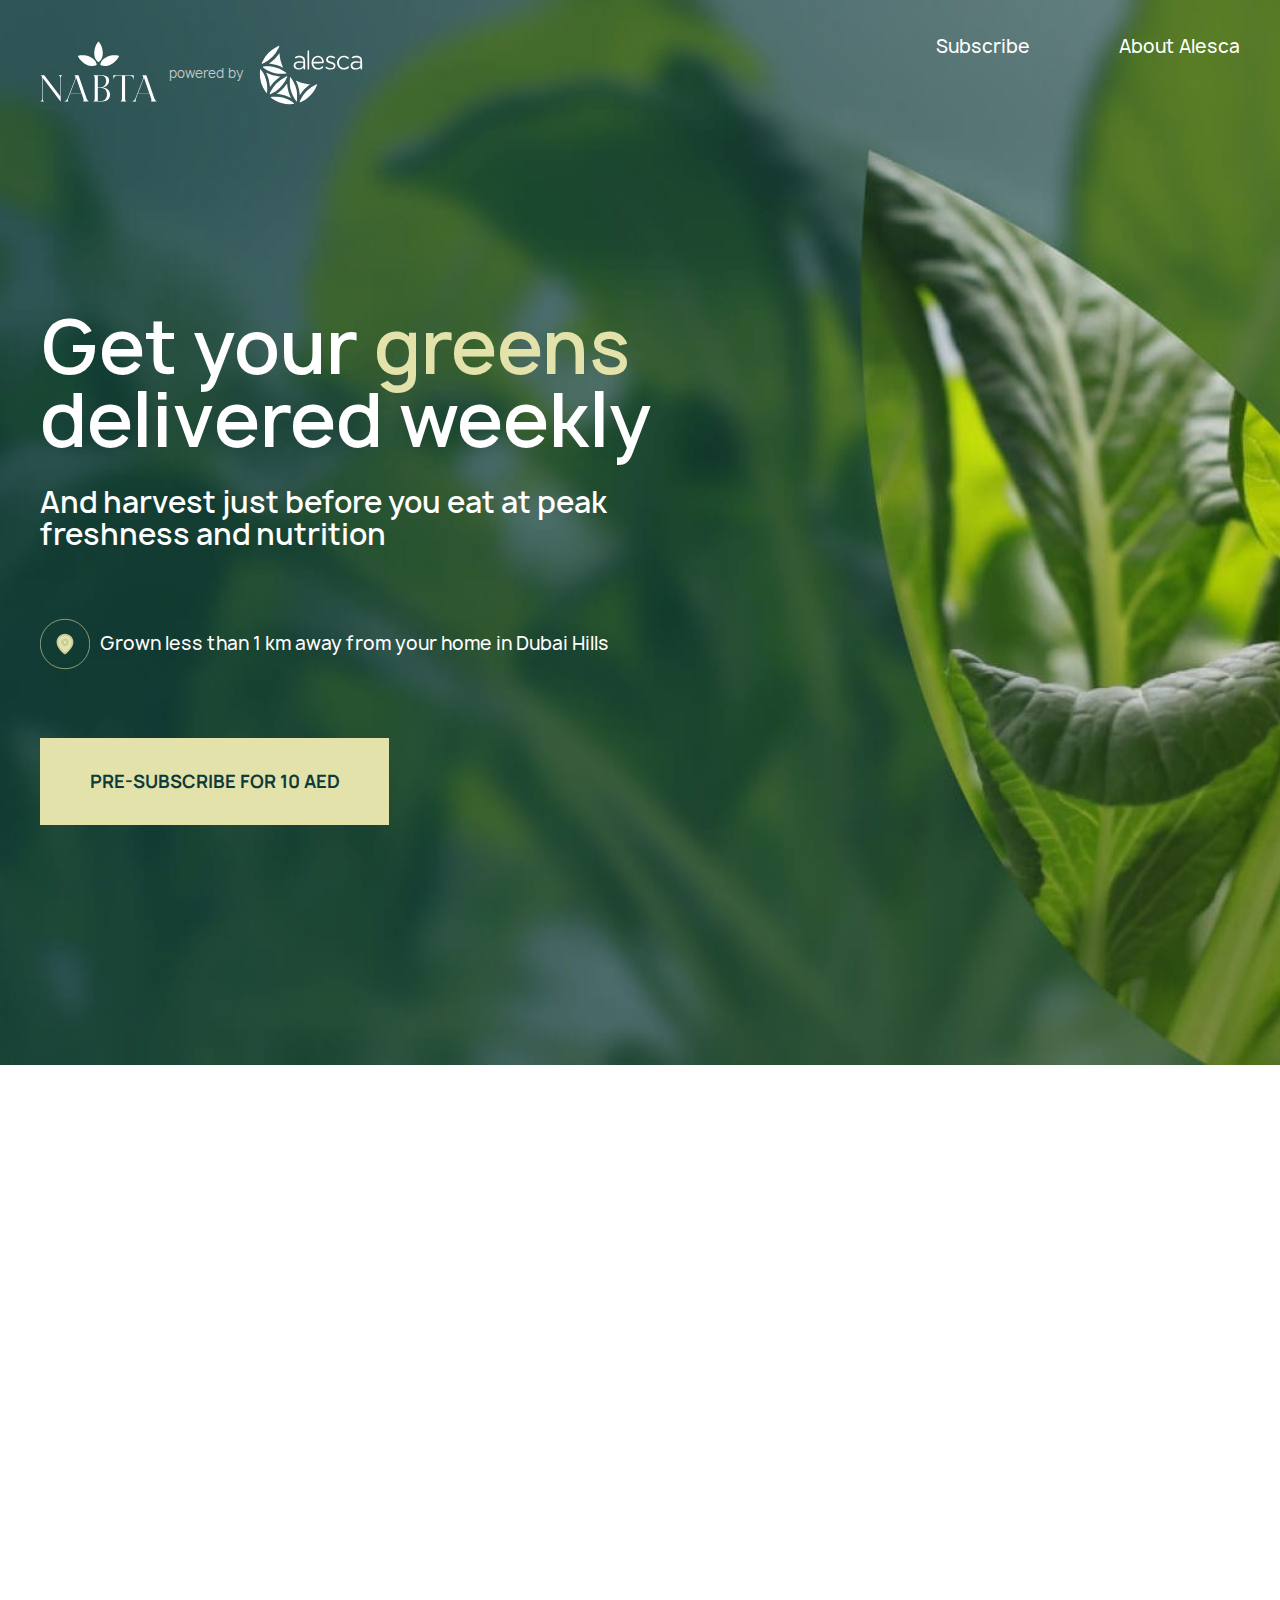
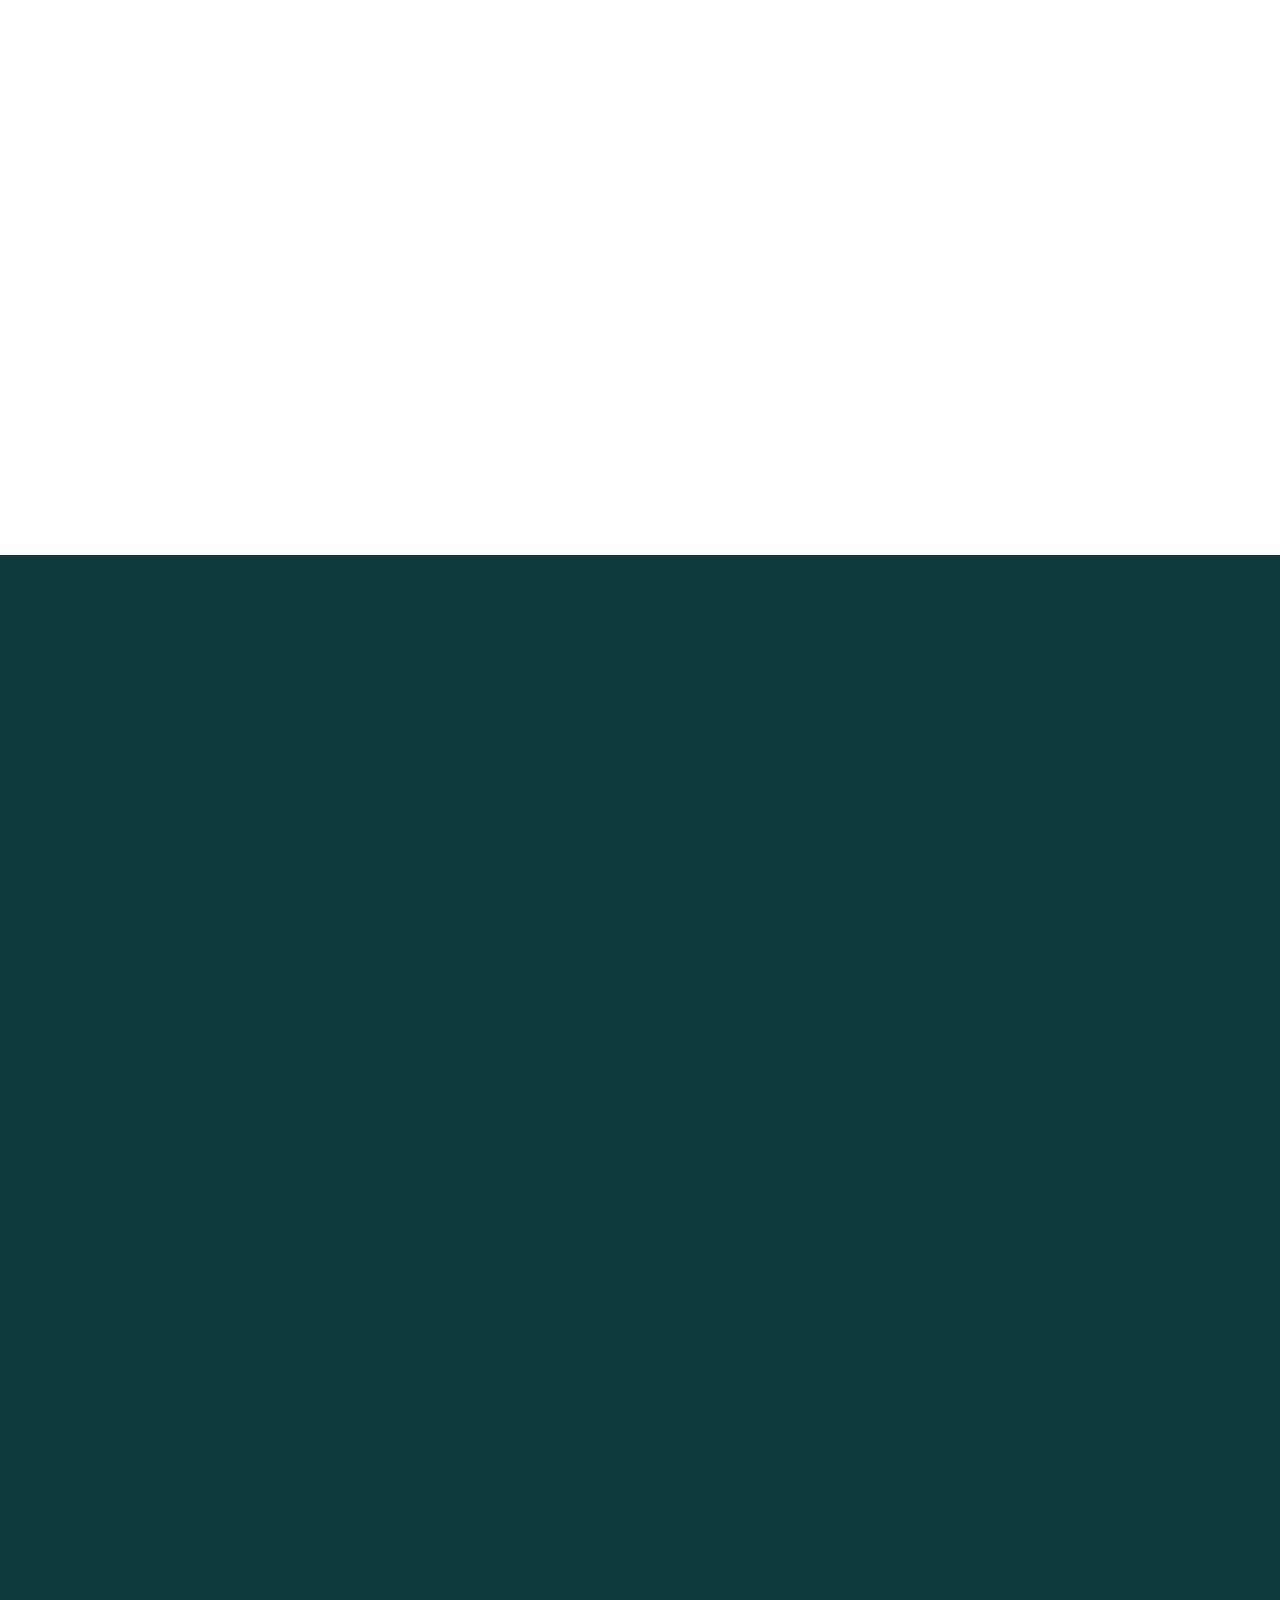
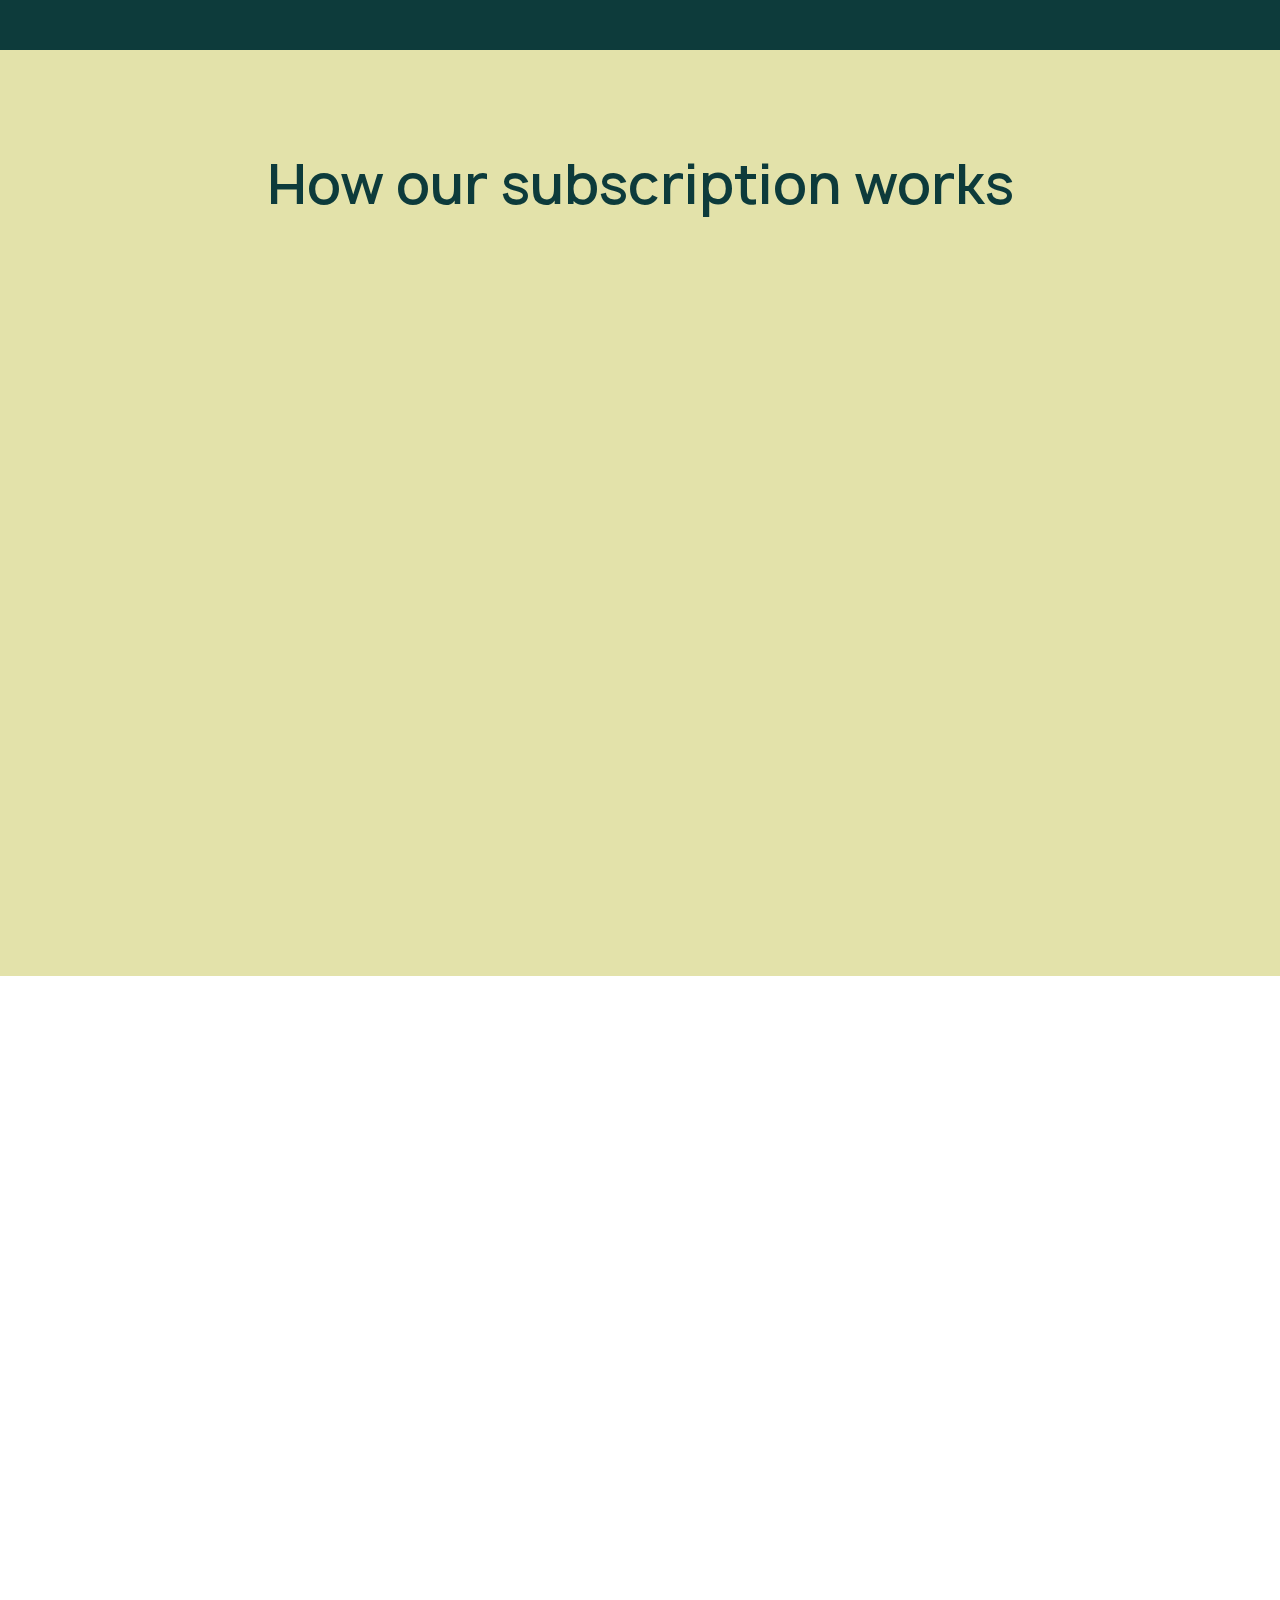
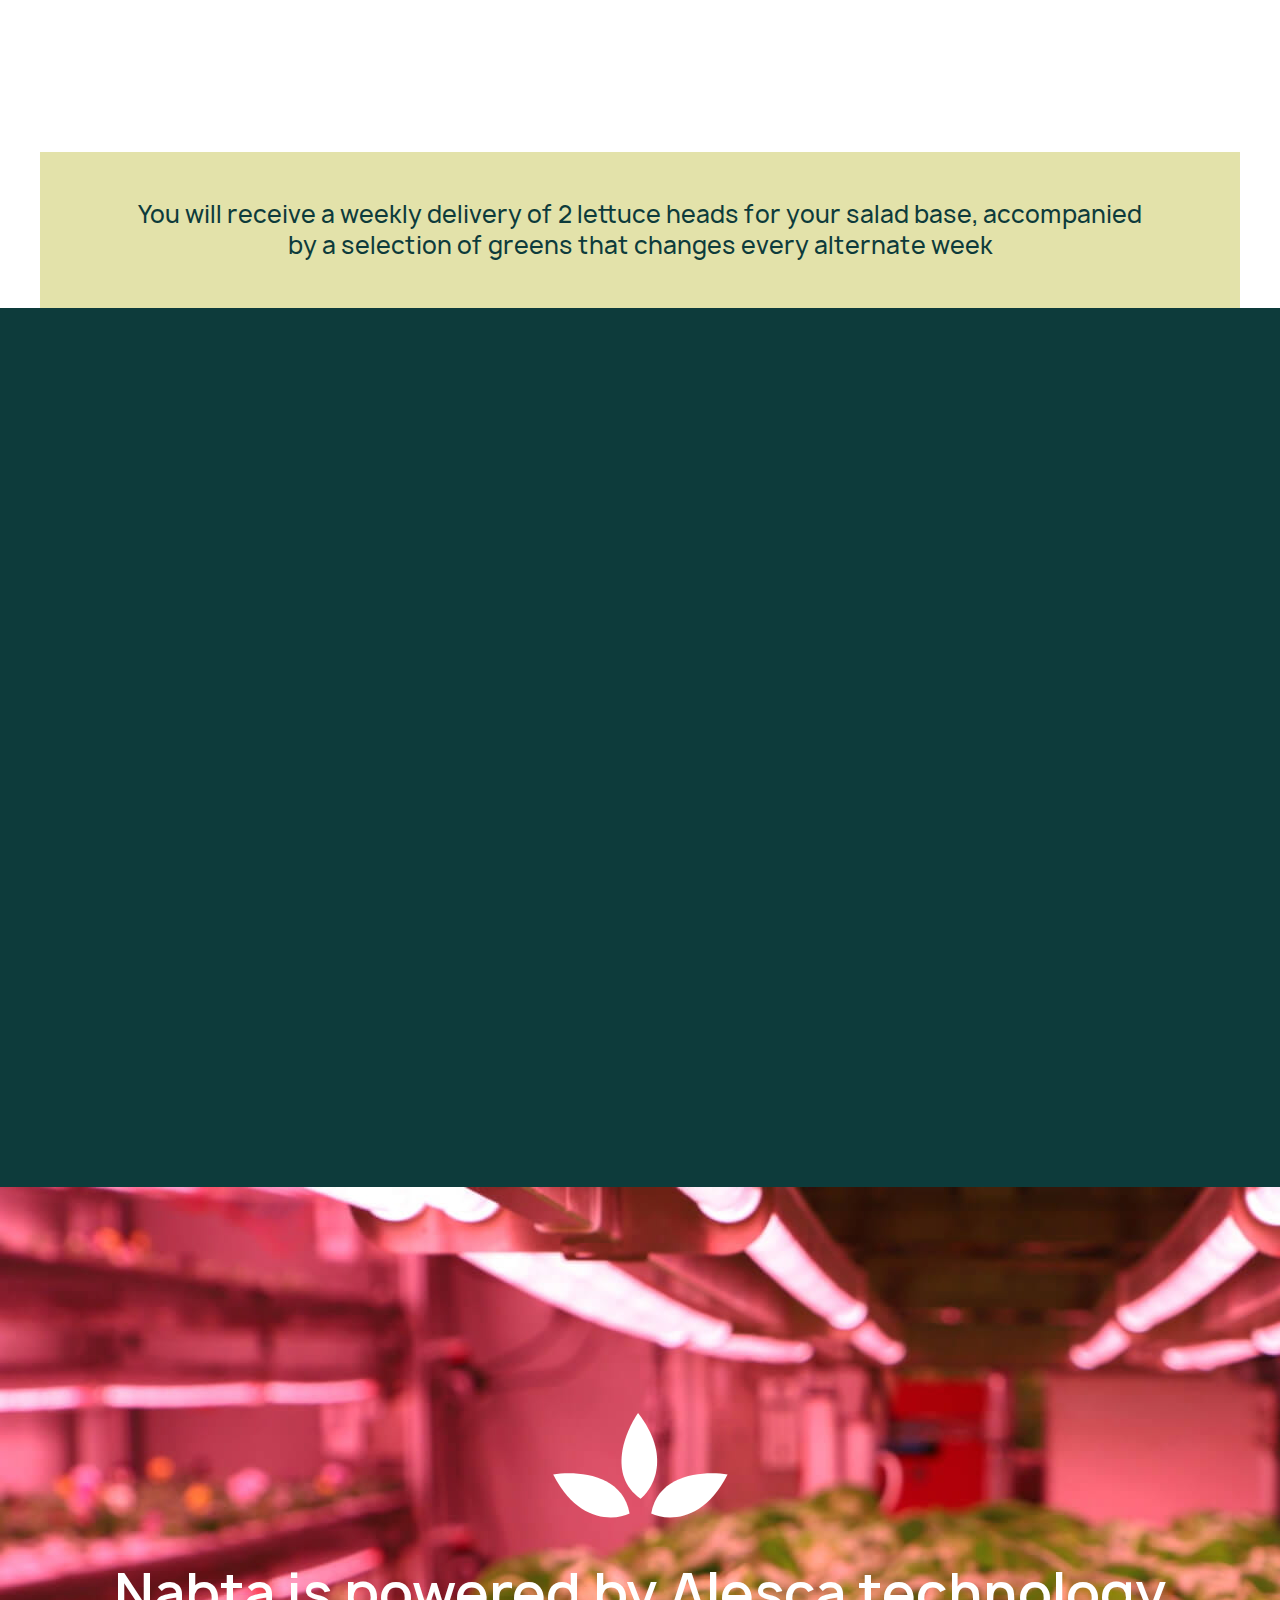
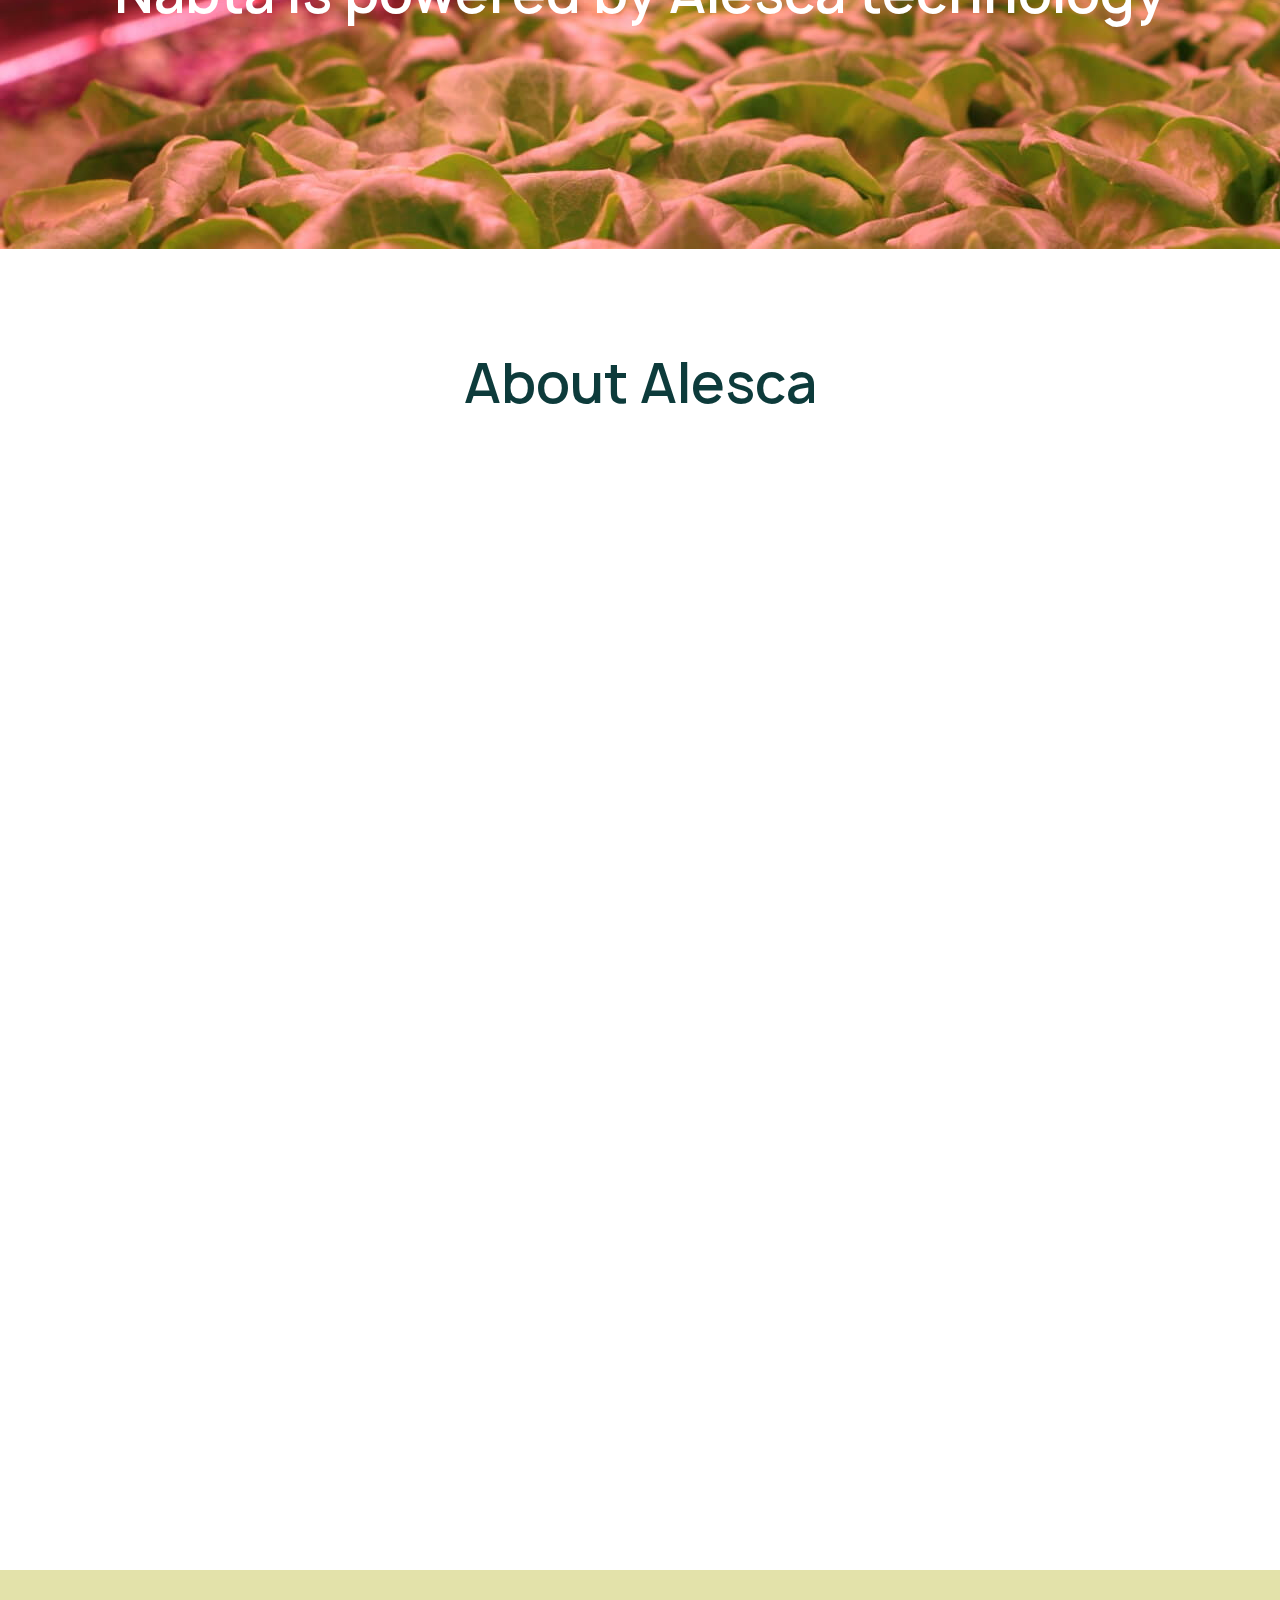
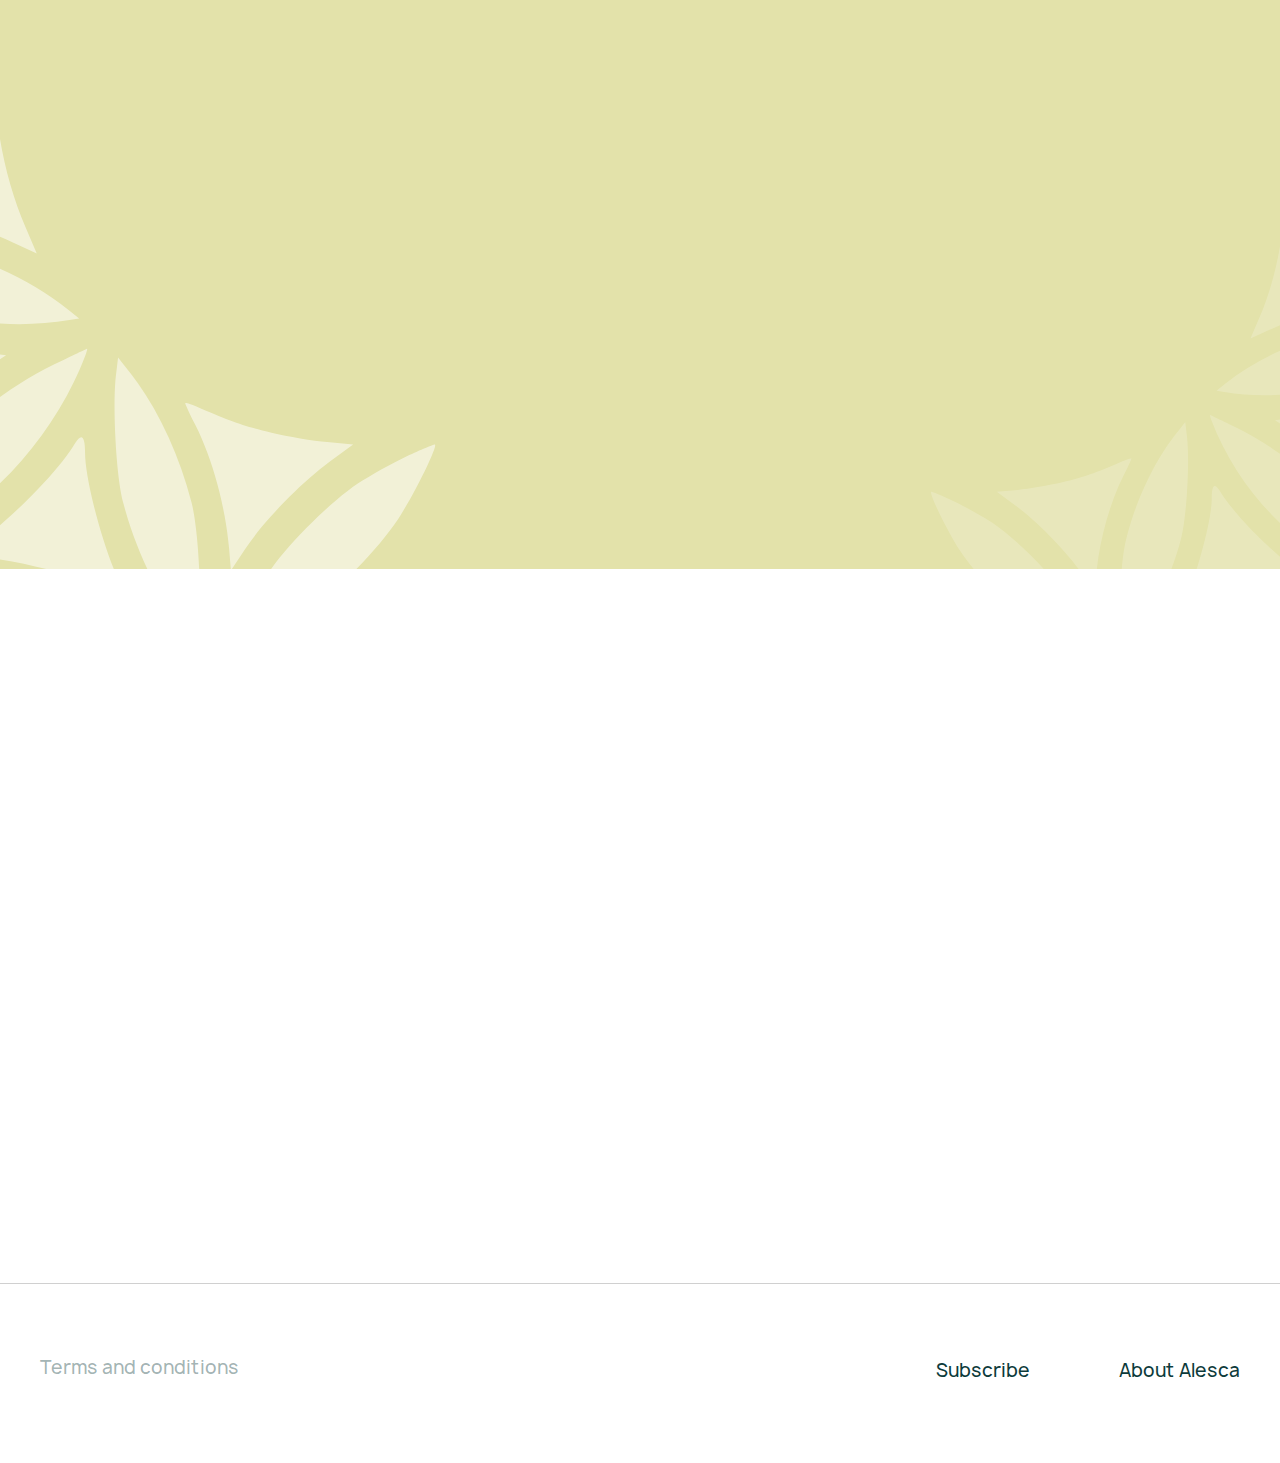
==== commit b37e9704: "release" ====
--- a/app/index.html
+++ b/app/index.html
@@ -182,4 +182,4 @@
   .hero__notice {
     font-size: calc(1rem + .25 * (100vw - 22.5rem)/ 97.5)
   }
-}</style><link rel="stylesheet" href="css/vendor.css"><link rel="stylesheet" href="css/main.css"><script defer="defer" src="js/main.js"></script></head><body class="page__body"><div class="site-container"><header class="header color-white"><div class="container"><div class="header__inner flex justify-between"><div class="header__logos flex align-items-center"><a href="#" class="header__logo"><img src="img/svg/logos/nabta.svg" alt="Nabta Logo" width="117" height="60"> </a><span>powered by</span> <a href="" class="header__logo"><img src="img/svg/logos/alesca.svg" alt="Alesca Logo" width="112" height="67"></a></div><nav class="menu" data-menu><ul class="menu__list flex justify-between"><li class="menu__item"><a href="#" class="header__link primary-hover" data-scroll-to=".offer">Subscribe</a></li><li class="menu__item"><a href="#" class="header__link primary-hover" data-scroll-to=".about">About Alesca</a></li></ul></nav><button class="burger" aria-label="Open Menu" aria-expanded="false" data-burger><span class="burger__line"></span></button></div></div></header><main class="main"><section class="hero color-white"><div class="container hero__inner flex align-items-center"><div class="hero__info"><h1 class="hero__title font-semibold">Get your <span class="color-secondary">greens</span> delivered weekly</h1><p class="hero__description font-subtitle font-semibold">And harvest just before you eat at peak freshness and nutrition</p><div class="hero__notice flex align-items-center"><svg class="align-self-start" width="50" height="50" viewBox="0 0 50 50" fill="none" xmlns="http://www.w3.org/2000/svg"><path d="M25 42C15.6 42 8 34.4 8 25C8 15.6 15.6 8 25 8C34.4 8 42 15.6 42 25C42 34.4 34.4 42 25 42ZM25 10C16.7 10 10 16.7 10 25C10 33.3 16.7 40 25 40C33.3 40 40 33.3 40 25C40 16.7 33.3 10 25 10Z" fill="#E3E2AA"/><path d="M23 32.4001L14.3 23.7001L15.7 22.3L23 29.6L34.3 18.3L35.7001 19.7001L23 32.4001Z" fill="#E3E2AA"/></svg><p>Grown less than 1 km away from your home in Dubai Hills</p></div><button class="btn btn-primary hero__btn">Pre-subscribe for 10 AED</button></div></div></section><section class="difference section-offset"><div class="container"><h2 class="difference__title section-title section-title-with-margin centered" data-aos="fade-up">See the difference</h2><div class="difference__inner grid grid-cols-12"><div class="difference__items flex" data-aos="fade-up"><div class="difference__item flex align-items-center difference__item--question" data-aos="fade-up"><p>Worried where your greens are grown?</p></div><div class="difference__item flex align-items-center difference__item--answer color-white"><p>We grow ours around the corner in your community farm</p></div></div><div class="difference__items flex" data-aos="fade-up" data-aos-delay="150"><div class="difference__item flex align-items-center difference__item--question"><p>Worried about consuming chemicals and pesticides?</p></div><div class="difference__item flex align-items-center difference__item--answer color-white"><p>Our farm is a clean and pesticide-free environment</p></div></div><div class="difference__items flex" data-aos="fade-up" data-aos-delay="250"><div class="difference__item flex align-items-center difference__item--question"><p>Supermarket greens die in your fridge after 2 days?</p></div><div class="difference__item flex align-items-center difference__item--answer color-white"><p>Ours remain nice and fresh up to 10 days</p></div></div><div class="difference__items flex" data-aos="fade-up" data-aos-delay="350"><div class="difference__item flex align-items-center difference__item--question"><p>Supermarket greens loose most vitamins and nutrients by the time you eat them?</p></div><div class="difference__item flex align-items-center difference__item--answer color-white"><p>Harvest ours just before you eat at peak freshness and nutrition</p></div></div><div class="difference__items flex" data-aos="fade-up" data-aos-delay="450"><div class="difference__item flex align-items-center difference__item--question"><p>Keep forgetting to buy ingredients for your salad or smoothie?</p></div><div class="difference__item flex align-items-center difference__item--answer color-white"><p>Cross it out of your grocery list. It’s on us!</p></div></div><div class="difference__items flex" data-aos="fade-up" data-aos-delay="550"><div class="difference__item flex align-items-center difference__item--question"><p>Other greens all taste the same?</p></div><div class="difference__item flex align-items-center difference__item--answer color-white"><p>Just try ours once and taste the difference</p></div></div></div></div></section><section class="benefits section-offset section-padding-top color-white"><div class="container"><div class="benefits__inner grid"><div class="benefits__list grid" data-aos="fadeup"><div class="benefits__item flex align-items-center"><svg class="align-self-start" class="align-self-start" width="88" height="88" viewBox="0 0 88 88" fill="none" xmlns="http://www.w3.org/2000/svg"><circle cx="44" cy="44" r="43.5" stroke="#E3E2AA"/><path d="M40.2058 66C42.0334 66 43.515 64.5184 43.515 62.6907C43.515 60.8631 42.0334 59.3815 40.2058 59.3815C38.3781 59.3815 36.8965 60.8631 36.8965 62.6907C36.8965 64.5184 38.3781 66 40.2058 66Z" stroke="#E3E2AA" stroke-width="2" stroke-linecap="round" stroke-linejoin="round"/><path d="M55.0983 66C56.926 66 58.4076 64.5184 58.4076 62.6907C58.4076 60.8631 56.926 59.3815 55.0983 59.3815C53.2707 59.3815 51.7891 60.8631 51.7891 62.6907C51.7891 64.5184 53.2707 66 55.0983 66Z" stroke="#E3E2AA" stroke-width="2" stroke-linecap="round" stroke-linejoin="round"/><path d="M48.0821 33.0394C47.5743 30.9994 46.5878 29.1097 45.2045 27.5267C43.8211 25.9437 42.0806 24.7129 40.127 23.9363C38.1734 23.1597 36.0629 22.8596 33.9703 23.0608C31.8776 23.262 29.863 23.9587 28.0932 25.0933C26.3233 26.2279 24.8492 27.7677 23.7927 29.5852C22.7363 31.4028 22.128 33.4459 22.0181 35.5453C21.9082 37.6447 22.3 39.7401 23.1609 41.658C24.0219 43.5759 25.3272 45.2612 26.969 46.5743M35.2422 36.2825L40.2061 31.3186M41.8607 52.7958V49.4865H36.8968C35.1414 49.4865 33.458 50.1838 32.2168 51.425C30.9756 52.6662 30.2783 54.3497 30.2783 56.105V62.7236" stroke="#E3E2AA" stroke-width="2" stroke-linecap="round" stroke-linejoin="round"/><path d="M65.0252 62.6907V46.1444C65.0252 45.2667 64.6766 44.425 64.056 43.8043C63.4354 43.1837 62.5936 42.8351 61.716 42.8351H45.1696C44.2919 42.8351 43.4502 43.1837 42.8296 43.8043C42.209 44.425 41.8604 45.2667 41.8604 46.1444V52.7629" stroke="#E3E2AA" stroke-width="2" stroke-linecap="round" stroke-linejoin="round"/></svg><h3 class="benefits__subtitle font-semibold">Delivered weekly</h3></div><div class="benefits__item flex align-items-center"><svg class="align-self-start" width="88" height="88" viewBox="0 0 88 88" fill="none" xmlns="http://www.w3.org/2000/svg"><circle cx="44" cy="44" r="43.5" stroke="#E3E2AA"/><path d="M57.3727 35.2918C57.3727 32.2093 57.3727 29.1269 57.1569 27.0925C57.1585 26.5939 57.0392 26.1023 56.8091 25.66C56.579 25.2176 56.245 24.8377 55.8359 24.5528C55.4267 24.2679 54.9545 24.0865 54.4598 24.0242C53.9651 23.9619 53.4627 24.0205 52.9956 24.195C46.3375 26.1061 32.7439 30.8839 27.0414 39.0832C20.8765 47.7757 25.6235 57.732 27.8737 61.6159C28.2015 62.1649 28.6489 62.6329 29.1826 62.9851C29.7163 63.3373 30.3225 63.5647 30.9561 63.6503C33.7944 64.1619 36.6933 64.245 39.5561 63.8969" stroke="#E3E2AA" stroke-width="2" stroke-linecap="round" stroke-linejoin="round"/><path d="M37.9222 48.947C34.8192 53.5199 31.9588 58.2528 29.353 63.1262M55.3997 64.0201C55.0611 64.1426 54.6903 64.1426 54.3517 64.0201C51.781 63.0018 49.5752 61.2351 48.0199 58.9489C46.4646 56.6627 45.6315 53.9622 45.6284 51.1972V45.4946C45.6321 45.2989 45.6755 45.1061 45.7559 44.9276C45.8362 44.7491 45.9519 44.5888 46.096 44.4563C46.24 44.3238 46.4094 44.2218 46.5939 44.1566C46.7784 44.0913 46.9743 44.0642 47.1696 44.0767H62.5818C62.9554 44.0846 63.3115 44.2365 63.5757 44.5007C63.84 44.7649 63.9919 45.121 63.9997 45.4946V51.1972C64.0065 53.948 63.1915 56.6382 61.6593 58.9229C60.127 61.2075 57.9474 62.9824 55.3997 64.0201Z" stroke="#E3E2AA" stroke-width="2" stroke-linecap="round" stroke-linejoin="round"/></svg><h3 class="benefits__subtitle font-semibold">Pesticide-free</h3></div><div class="benefits__item flex align-items-center"><svg class="align-self-start" class="align-self-start" width="88" height="88" viewBox="0 0 88 88" fill="none" xmlns="http://www.w3.org/2000/svg"><circle cx="44" cy="44" r="43.5" stroke="#E3E2AA"/><g clip-path="url(#clip0_273_157)"><path d="M55.2369 31.8336C59.3137 33.5758 63.8988 33.7106 68.071 32.2111M32.2111 68.0709C33.7093 63.8856 33.5745 59.2894 31.8337 55.1991C30.4711 51.9423 30.1024 48.3551 30.7741 44.8892C31.4458 41.4233 33.1278 38.2336 35.6084 35.7216C38.1513 33.205 41.3823 31.4975 44.8942 30.8145" stroke="#E3E2AA" stroke-width="2" stroke-linecap="round" stroke-linejoin="round"/><path d="M42.0258 56.2565C45.5547 55.5677 48.7996 53.8467 51.3493 51.3116M51.3493 51.3116C53.8343 48.8023 55.5192 45.6124 56.1911 42.1454C56.863 38.6784 56.4917 35.09 55.124 31.834C53.4187 27.7428 53.3243 23.1579 54.8598 19M51.3493 51.3116L35.7597 35.722M19 54.8598C23.1739 53.3532 27.7662 53.5018 31.834 55.275" stroke="#E3E2AA" stroke-width="2" stroke-linecap="round" stroke-linejoin="round"/></g><defs><clipPath id="clip0_273_157"><rect width="50" height="50" fill="white" transform="translate(19 19)"/></clipPath></defs></svg><h3 class="benefits__subtitle font-semibold">Full of vitamins</h3></div><div class="benefits__item flex align-items-center"><svg width="88" height="88" viewBox="0 0 88 88" fill="none" xmlns="http://www.w3.org/2000/svg"><circle cx="44" cy="44" r="43.5" stroke="#E3E2AA"/><path d="M43.0519 59.6027L43.0513 59.6022C35.1122 52.6559 31.1536 46.4207 31.1536 40.9732C31.1536 37.5732 32.5042 34.3125 34.9084 31.9084C37.3125 29.5042 40.5732 28.1536 43.9732 28.1536C45.6567 28.1536 47.3237 28.4852 48.8791 29.1294C50.4344 29.7737 51.8477 30.7179 53.0381 31.9084C54.2285 33.0988 55.1728 34.512 55.817 36.0673C56.4613 37.6227 56.7929 39.2897 56.7929 40.9732C56.7929 46.5495 52.6436 52.9508 44.3213 60.0991L43.0519 59.6027ZM43.0519 59.6027L43.6247 60.0988L43.6251 60.0991M43.0519 59.6027L43.6251 60.0991M43.6251 60.0991C43.722 60.1824 43.8455 60.2282 43.9732 60.2282M43.6251 60.0991L43.9732 60.2282M43.9732 60.2282C44.1009 60.2282 44.2244 60.1824 44.3213 60.0991L43.9732 60.2282ZM45.6262 61.6192L45.7239 61.733L45.6262 61.6192C45.1654 62.015 44.5779 62.2324 43.9705 62.2319C43.3631 62.2314 42.7761 62.013 42.316 61.6165C42.316 61.6164 42.3159 61.6164 42.3158 61.6163L41.7362 61.1133C33.3555 53.779 29.15 47.0909 29.15 40.9732C29.15 37.0419 30.7117 33.2715 33.4916 30.4916C36.2715 27.7117 40.0419 26.15 43.9732 26.15C47.9046 26.15 51.6749 27.7117 54.4548 30.4916C57.2347 33.2715 58.7964 37.0419 58.7964 40.9732C58.7964 47.2309 54.396 54.0877 45.6262 61.6192ZM43.9732 35.3643C45.4608 35.3643 46.8874 35.9552 47.9393 37.0071C48.9912 38.059 49.5821 39.4856 49.5821 40.9732C49.5821 42.4608 48.9912 43.8874 47.9393 44.9393C46.8874 45.9912 45.4608 46.5821 43.9732 46.5821C42.4856 46.5821 41.059 45.9912 40.0071 44.9393C38.9552 43.8874 38.3643 42.4608 38.3643 40.9732C38.3643 39.4856 38.9552 38.059 40.0071 37.0071C41.059 35.9552 42.4856 35.3643 43.9732 35.3643ZM43.9732 37.3679C43.017 37.3679 42.1 37.7477 41.4238 38.4238C40.7477 39.1 40.3679 40.017 40.3679 40.9732C40.3679 41.9294 40.7477 42.8465 41.4238 43.5226C42.1 44.1987 43.017 44.5786 43.9732 44.5786C44.9294 44.5786 45.8465 44.1987 46.5226 43.5226C47.1987 42.8465 47.5786 41.9294 47.5786 40.9732C47.5786 40.017 47.1987 39.1 46.5226 38.4238C45.8465 37.7477 44.9294 37.3679 43.9732 37.3679Z" fill="#0D3B3B" stroke="#E3E2AA" stroke-width="0.3"/></svg><h3 class="benefits__subtitle font-semibold">Grown in Dubai Hills</h3></div><div class="benefits__item flex align-items-center"><svg class="align-self-start" width="88" height="88" viewBox="0 0 88 88" fill="none" xmlns="http://www.w3.org/2000/svg"><circle cx="44" cy="44" r="43.5" stroke="#E3E2AA"/><path d="M55.911 61.544L61.281 42.544C61.3651 42.2465 61.3791 41.9336 61.3219 41.6299C61.2646 41.3261 61.1378 41.0397 60.9513 40.7932C60.7648 40.5467 60.5236 40.3468 60.2468 40.2092C59.97 40.0715 59.6651 39.9999 59.356 40H47.875C47.7104 40 47.548 39.9629 47.3997 39.8914C47.2515 39.8199 47.1213 39.7159 47.0188 39.5871C46.9164 39.4583 46.8443 39.308 46.808 39.1475C46.7716 38.987 46.772 38.8204 46.809 38.66L47.309 36.496C47.767 34.511 47.914 32.466 47.745 30.436L47.653 29.333C47.5544 28.1497 47.0396 27.0396 46.2 26.2C45.432 25.4318 44.3903 25.0002 43.304 25H43.064C42.407 25 41.802 25.356 41.484 25.93L38.825 30.715C37.633 32.861 35.8561 34.6244 33.701 35.8L27.042 39.43C26.7263 39.6023 26.4629 39.8565 26.2795 40.1659C26.0961 40.4752 25.9996 40.8284 26 41.188V61C26 61.5304 26.2107 62.0391 26.5858 62.4142C26.9609 62.7893 27.4696 63 28 63H53.987C54.4225 62.9999 54.846 62.8576 55.1933 62.5948C55.5406 62.332 55.7925 61.9631 55.911 61.544Z" stroke="#E3E2AA" stroke-width="2" stroke-linecap="round" stroke-linejoin="round"/></svg><h3 class="benefits__subtitle font-semibold">Tasty and hustle-free</h3></div><button class="btn btn-primary benefits__btn">See how it’s grown</button></div><div class="benefits__info flex" data-aos="fadeup"><h2 class="benefits__title section-title color-white">We deliver a variety of leafy <span class="color-secondary">greens</span> to your doorstep in Dubai Hills every week</h2></div></div></div></section><section class="subscription section-offset section-padding-top bg-secondary color-primary"><div class="container"><h2 class="subscription__title section-title section-title-with-margin centered">How our subscription works</h2><div class="subscription__inner grid grid-cols-12"><ol class="subscription__list flex align-items-start"><li class="subscription__item" data-aos="fadeup"><div class="subscription__info grid"><h3 class="subscription__subtitle">Step 1</h3><p class="subscription__description">Choose a subscription type</p></div></li><li class="subscription__item" data-aos-delay="150" data-aos="fadeup"><div class="subscription__info grid"><h3 class="subscription__subtitle">Step 2</h3><p class="subscription__description">Fill in your details</p></div></li><li class="subscription__item" data-aos-delay="250" data-aos="fadeup"><div class="subscription__info grid"><h3 class="subscription__subtitle">Step 3</h3><p class="subscription__description">Make a payment</p></div></li><li class="subscription__item" data-aos-delay="350" data-aos="fadeup"><div class="subscription__info grid"><h3 class="subscription__subtitle">Step 4</h3><p class="subscription__description">Receive a WhatsApp confirmation</p></div></li><li class="subscription__item" data-aos-delay="450" data-aos="fadeup"><div class="subscription__info grid"><h3 class="subscription__subtitle">Step 5</h3><p class="subscription__description">Choose the day  and time of delivery</p></div><div class="subscription__notice"><p>Delivery options are predetermined farming to harvesting schedule</p></div></li><li class="subscription__item" data-aos-delay="550" data-aos="fadeup"><div class="subscription__info grid bg-primary"><h3 class="subscription__subtitle">Step 6</h3><p class="subscription__description">Receive your leafy greens at your door step</p></div></li></ol></div></div></section><section class="packages section-padding-top"><div class="container"><h2 class="section-title packages__title section-title-with-margin centered" data-aos="fadeup">Our greens package selection</h2><div class="packages__inner grid grid-cols-12"><ul class="packages__list grid"><li class="packages__item grid" data-aos="fadeup"><h3 class="packages__subtitle font-semibold centered">Italian Mix</h3><div class="packages__images grid"><div class="packages__image"><picture><source srcset="img/plant-1.webp" type="image/webp"><img loading="lazy" src="img/plant-1.png" alt="Lollo Rosso Letuce" width="127" height="127"></picture></div><div class="packages__image"><picture><source srcset="img/plant-3.webp" type="image/webp"><img loading="lazy" src="img/plant-3.png" alt="Lollo Bionda Lettuce" width="127" height="127"></picture></div><div class="packages__image"><picture><source srcset="img/plant-2.webp" type="image/webp"><img loading="lazy" src="img/plant-2.png" alt="Super Kale" class="packages__image" width="127" height="127"></picture></div><div class="packages__image"><picture><source srcset="img/plant-4.webp" type="image/webp"><img loading="lazy" src="img/plant-4.png" alt="Fragrant Basil" class="packages__image" width="127" height="127"></picture></div></div><div class="packages__info grid"><div class="packages__info-items"><div class="packages__info-item grid"><span class="packages__count font-medium">1 head</span><h4 class="packages__name font-medium">Lollo Rosso Lettuce</h4></div><div class="packages__info-item grid"><span class="packages__count font-medium">1 head</span><h4 class="packages__name font-medium">Lollo Bionda Lettuce</h4></div><div class="packages__info-item grid"><span class="packages__count font-medium">1 head</span><h4 class="packages__name font-medium">Super Kale</h4></div><div class="packages__info-item grid"><span class="packages__count font-medium">1 head</span><h4 class="packages__name font-medium">Fragrant Basil</h4></div></div><div class="packages__info-weights"><p class="packages__weight">Approx 100 gr</p><p class="packages__weight">Approx 150 gr</p></div></div></li><li class="packages__item grid" data-aos="fadeup"><h3 class="packages__subtitle font-semibold centered">Asian Mix</h3><div class="packages__images grid"><div class="packages__image"><picture><source srcset="img/plant-1.webp" type="image/webp"><img loading="lazy" src="img/plant-1.png" alt="Lollo Rosso Letuce" width="127" height="127"></picture></div><div class="packages__image"><picture><source srcset="img/plant-3.webp" type="image/webp"><img loading="lazy" src="img/plant-3.png" alt="Lollo Bionda Lettuce" width="127" height="127"></picture></div><div class="packages__image"><picture><source srcset="img/plant-5.webp" type="image/webp"><img loading="lazy" src="img/plant-5.png" alt="Green Bok Choy" width="127" height="127"></picture></div><div class="packages__image"><picture><source srcset="img/plant-6.webp" type="image/webp"><img loading="lazy" src="img/plant-6.png" class="image" width="127" height="127" alt="Mighty Spinach"></picture></div></div><div class="packages__info grid"><div class="packages__info-items"><div class="packages__info-item grid"><span class="packages__count font-medium">1 head</span><h4 class="packages__name font-medium">Lollo Rosso Lettuce</h4></div><div class="packages__info-item grid"><span class="packages__count font-medium">1 head</span><h4 class="packages__name font-medium">Lollo Bionda Lettuce</h4></div><div class="packages__info-item grid"><span class="packages__count font-medium">1 head</span><h4 class="packages__name font-medium">Green Bok Choy</h4></div><div class="packages__info-item grid"><span class="packages__count font-medium">1 head</span><h4 class="packages__name font-medium">Mighty Spinach</h4></div></div><div class="packages__info-weights"><p class="packages__weight">Approx 100 gr</p><p class="packages__weight">Approx 150 gr</p></div></div></li></ul><div class="packages__notice bg-secondary color-primary centered"><p>You will receive a weekly delivery of 2 lettuce heads for your salad base, accompanied by a selection of greens that changes every alternate week</p></div></div></div></section><section class="offer section-padding-top color-white bg-primary section-offset"><div class="container"><div class="offer__inner grid grid-cols-12" data-aos="fadeup"><h2 class="offer__title section-title">Get your subscription</h2><div class="offer__info" data-aos="fadeup"><p class="offer__subtitle font-semibold">Subscriptions will become effective on the 2nd of January 2024</p><div class="offer__notice grid"><p>However you can make an early-bird pre-booking for 10 AED only now and get a free community farm tour*</p><p class="offer__remark">*first 100 subscribers</p></div></div><ul class="offer__list grid grid-cols-12"><li class="offer__item grid" data-aos="fadeup"><h3 class="offer__duration font-semibold">1 month</h3><div class="offer__prices color-secondary"><p class="offer__price">75 AED</p></div><button class="btn btn-primary offer__btn">pre-book now for 10 AED</button></li><li class="offer__item grid" data-aos="fadeup" data-aos-delay="150"><h3 class="offer__duration font-semibold">3 months</h3><div class="offer__prices flex color-secondary"><p class="offer__price offer__price--old">225 AED</p><p class="offer__price">75 AED</p></div><button class="btn btn-primary offer__btn">pre-book now for 10 AED</button><div class="offer__sale font-semibold bg-secondary color-primary"> — 12%</div></li><li class="offer__item grid" data-aos="fadeup" data-aos-delay="250"><h3 class="offer__duration font-semibold">6 months</h3><div class="offer__prices flex color-secondary"><p class="offer__price offer__price--old">450 AED</p><p class="offer__price">350 AED</p></div><button class="btn btn-primary offer__btn">pre-book now for 10 AED</button><div class="offer__sale font-semibold bg-secondary color-primary"> — 23%</div></li><li class="offer__detail centered" data-aos="fadeup" data-aos-delay="350">We want to keep the process hassle-free for you, that’s why subscription renews automatically, but you can cancel it anytime</li></ul></div></div></section><section class="powered color-white"><div class="container powered__inner grid"><div class="powered__info grid"><svg xmlns="http://www.w3.org/2000/svg" width="191" height="116" viewBox="0 0 191 116" fill="none"><path d="M93.0933 0C80.0274 18.7821 62.2252 62.226 95.5431 85.7445C108.609 75.1285 126.411 43.1172 93.0933 0Z" fill="white"/><path d="M182.573 61.5562C160.001 57.8161 113.121 60.3826 106.178 100.57C121.375 107.815 157.928 110.155 182.573 61.5562Z" fill="white"/><path d="M8.18328 61.5562C30.7553 57.8161 77.635 60.3826 84.5775 100.57C69.3812 107.815 32.8277 110.155 8.18328 61.5562Z" fill="white"/></svg><h2 class="powered__title section-title centered">Nabta is powered by Alesca technology</h2></div></div></section><section class="about section-padding-top section-offset color-white"><div class="container"><h2 class="about__title section-title section-title-with-margin color-primary centered">About Alesca</h2><div class="about__inner align-items-start grid grid-cols-12"><div class="about__img ibg" data-aos="fadeup"><picture><source media="(max-width: 1400px)" srcset="img/plants-mobile.webp"><source media="(max-width: 1400px)" srcset="img/plants-mobile.jpg"><source srcset="img/plants-mobile.webp" type="image/webp"><img loading="lazy" class="image" src="img/plants.jpg" alt="Plants" width="650" height="500"></picture><img width="185" height="111" class="image-absolute" src="img/svg/logos/alesca.svg" alt="Alesca Logo"></div><ul class="about__items grid"><li class="about__item bg-primary grid align-items-center" data-aos="fadeup"><svg class="align-self-start" width="88" height="89" viewBox="0 0 88 89" fill="none" xmlns="http://www.w3.org/2000/svg"><circle cx="44" cy="44.5" r="43.5" stroke="#E3E2AA"/><path d="M38.5496 51.5742L31.4258 44.4504L29 46.8592L38.5496 56.4088L59.0496 35.9087L56.6408 33.5L38.5496 51.5742Z" fill="#E3E2AA"/></svg><p>Established in 2013, Alesca is a mindful agricultural technology company driven by collaboration, innovation and nutrition</p></li><li class="about__item bg-primary grid align-items-center" data-aos="fadeup"><svg class="align-self-start" width="88" height="89" viewBox="0 0 88 89" fill="none" xmlns="http://www.w3.org/2000/svg"><circle cx="44" cy="44.5" r="43.5" stroke="#E3E2AA"/><path d="M38.5496 51.5742L31.4258 44.4504L29 46.8592L38.5496 56.4088L59.0496 35.9087L56.6408 33.5L38.5496 51.5742Z" fill="#E3E2AA"/></svg><p>Alesca empowers local communities to grow fresh healthy food while making agriculture more efficient, transparent and accessible</p></li><li class="about__item bg-primary grid align-items-center" data-aos="fadeup"><svg class="align-self-start" width="88" height="89" viewBox="0 0 88 89" fill="none" xmlns="http://www.w3.org/2000/svg"><circle cx="44" cy="44.5" r="43.5" stroke="#E3E2AA"/><path d="M38.5496 51.5742L31.4258 44.4504L29 46.8592L38.5496 56.4088L59.0496 35.9087L56.6408 33.5L38.5496 51.5742Z" fill="#E3E2AA"/></svg><p>Our farming technology is an all-in-one system loaded with advanced monitoring, automation, and climate control capabilities</p></li></ul></div></div></section><section class="info bg-secondary"><div class="container info__inner grid grid-cols-12 align-items-center"><div class="info__content grid" data-aos="fadeup"><h2 class="info__title section-title">Want to know more about our technology?</h2><button class="info__btn btn btn-light">Visit our website</button></div></div></section></main><footer class="footer section-padding-top"><div class="container"><div class="footer__inner grid grid-cols-12"><div class="footer__info grid justify-items-center"><h2 class="section-title centered footer__title" data-aos="fadeup"><span>Have some questions?</span> <span>Chat with us</span></h2><a href="#" class="footer__social footer__social--primary bg-primary" target="_blank" data-aos="fadeup"><svg width="74" height="74" viewBox="0 0 74 74" fill="none" xmlns="http://www.w3.org/2000/svg"><path d="M36.3833 7.3999C52.3908 7.3999 65.3666 20.3757 65.3666 36.3832C65.3666 52.3907 52.3908 65.3666 36.3833 65.3666C31.2613 65.3748 26.2294 64.0193 21.8047 61.4393L7.41154 65.3666L11.3301 50.9676C8.74794 46.5415 7.39139 41.5075 7.39994 36.3832C7.39994 20.3757 20.3758 7.3999 36.3833 7.3999ZM26.5058 22.7611L25.9261 22.7843C25.5508 22.8071 25.1841 22.9057 24.8479 23.0741C24.5335 23.2521 24.2465 23.4747 23.9958 23.7349C23.648 24.0624 23.4509 24.3465 23.2393 24.6218C22.1673 26.0156 21.5901 27.7268 21.5989 29.4852C21.6047 30.9054 21.9757 32.2879 22.5553 33.5805C23.7407 36.1948 25.6913 38.9628 28.265 41.5278C28.8853 42.1451 29.4939 42.7654 30.149 43.3421C33.347 46.1578 37.1579 48.1883 41.2786 49.2721L42.9248 49.5243C43.461 49.5533 43.9972 49.5127 44.5363 49.4866C45.3804 49.443 46.2046 49.2145 46.9506 48.8171C47.3302 48.6216 47.7006 48.4088 48.0607 48.1795C48.0607 48.1795 48.1853 48.0983 48.423 47.9186C48.8142 47.6288 49.0548 47.423 49.3794 47.0839C49.62 46.8346 49.8286 46.5419 49.9881 46.2086C50.2141 45.7362 50.4402 44.8348 50.5329 44.0841C50.6025 43.5102 50.5822 43.1972 50.5735 43.003C50.5619 42.6929 50.304 42.3712 50.0228 42.235L48.336 41.4785C48.336 41.4785 45.8144 40.38 44.2725 39.6786C44.1112 39.6082 43.9383 39.5679 43.7624 39.5598C43.5641 39.5394 43.3638 39.5618 43.1748 39.6252C42.9858 39.6887 42.8126 39.7919 42.6669 39.9279C42.6524 39.9221 42.4582 40.0873 40.3627 42.6262C40.2424 42.7879 40.0767 42.91 39.8868 42.9771C39.6968 43.0442 39.4912 43.0532 39.2961 43.003C39.1073 42.9524 38.9223 42.8885 38.7425 42.8117C38.3831 42.661 38.2585 42.6031 38.0121 42.4987C36.3487 41.7728 34.8086 40.792 33.4473 39.5917C33.0821 39.2729 32.743 38.9251 32.3952 38.5889C31.2549 37.4969 30.2612 36.2615 29.4389 34.9138L29.2679 34.6384C29.145 34.4534 29.0457 34.2538 28.9722 34.0443C28.8621 33.6182 29.149 33.2762 29.149 33.2762C29.149 33.2762 29.8533 32.5053 30.1808 32.0879C30.4997 31.6821 30.7692 31.288 30.9431 31.0068C31.2851 30.4561 31.3923 29.891 31.2126 29.4533C30.4011 27.4709 29.5606 25.4971 28.6969 23.5378C28.5259 23.1494 28.0187 22.8712 27.5579 22.8161C27.4013 22.7987 27.2448 22.7814 27.0883 22.7698C26.6991 22.7504 26.3091 22.7543 25.9203 22.7814L26.5029 22.7582L26.5058 22.7611Z" fill="#E3E2AA"/></svg></a><div class="footer__socials flex"><a href="#" class="footer__social footer__social--secondary" target="_blank" data-aos="fadeup"><svg width="50" height="50" viewBox="0 0 50 50" fill="none" xmlns="http://www.w3.org/2000/svg"><path d="M39.6667 7C40.7496 7 41.7882 7.43021 42.554 8.19598C43.3198 8.96175 43.75 10.0004 43.75 11.0833V39.6667C43.75 40.7496 43.3198 41.7882 42.554 42.554C41.7882 43.3198 40.7496 43.75 39.6667 43.75H11.0833C10.0004 43.75 8.96175 43.3198 8.19598 42.554C7.43021 41.7882 7 40.7496 7 39.6667V11.0833C7 10.0004 7.43021 8.96175 8.19598 8.19598C8.96175 7.43021 10.0004 7 11.0833 7H39.6667ZM38.6458 38.6458V27.825C38.6458 26.0598 37.9446 24.3668 36.6964 23.1186C35.4482 21.8704 33.7552 21.1692 31.99 21.1692C30.2546 21.1692 28.2333 22.2308 27.2533 23.8233V21.5571H21.5571V38.6458H27.2533V28.5804C27.2533 27.0083 28.5192 25.7221 30.0913 25.7221C30.8493 25.7221 31.5764 26.0232 32.1124 26.5593C32.6484 27.0953 32.9496 27.8223 32.9496 28.5804V38.6458H38.6458ZM14.9217 18.3517C15.8314 18.3517 16.7038 17.9903 17.347 17.347C17.9903 16.7038 18.3517 15.8314 18.3517 14.9217C18.3517 13.0229 16.8204 11.4713 14.9217 11.4713C14.0066 11.4713 13.1289 11.8348 12.4819 12.4819C11.8348 13.1289 11.4713 14.0066 11.4713 14.9217C11.4713 16.8204 13.0229 18.3517 14.9217 18.3517ZM17.7596 38.6458V21.5571H12.1042V38.6458H17.7596Z" fill="#0D3B3B"/></svg> </a><a href="#" class="footer__social footer__social--secondary" target="_blank" data-aos="fadeup"><svg width="50" height="50" viewBox="0 0 50 50" fill="none" xmlns="http://www.w3.org/2000/svg"><path d="M26.6786 6.00231C28.0468 5.99706 29.4151 6.01081 30.783 6.04356L31.1467 6.05668C31.5667 6.07168 31.9811 6.09043 32.4817 6.11293C34.4767 6.20668 35.838 6.52168 37.0323 6.98481C38.2698 7.46106 39.3123 8.10606 40.3548 9.14856C41.308 10.0853 42.0458 11.2185 42.5167 12.4692C42.9798 13.6636 43.2948 15.0267 43.3886 17.0217C43.4111 17.5204 43.4298 17.9367 43.4448 18.3567L43.4561 18.7204C43.4894 20.0877 43.5038 21.4553 43.4992 22.8229L43.5011 24.2217V26.6779C43.5057 28.0462 43.4913 29.4144 43.458 30.7823L43.4467 31.1461C43.4317 31.5661 43.413 31.9804 43.3905 32.4811C43.2967 34.4761 42.978 35.8373 42.5167 37.0317C42.0473 38.2837 41.3094 39.4178 40.3548 40.3542C39.4173 41.3073 38.2835 42.045 37.0323 42.5161C35.838 42.9792 34.4767 43.2942 32.4817 43.3879C31.9811 43.4104 31.5667 43.4292 31.1467 43.4442L30.783 43.4554C29.4151 43.4888 28.0468 43.5031 26.6786 43.4986L25.2798 43.5004H22.8255C21.4572 43.5051 20.0889 43.4907 18.7211 43.4573L18.3573 43.4461C17.9122 43.4299 17.4672 43.4112 17.0223 43.3898C15.0273 43.2961 13.6661 42.9773 12.4698 42.5161C11.2186 42.0461 10.0853 41.3082 9.14921 40.3542C8.19492 39.4172 7.4565 38.2834 6.98546 37.0317C6.52233 35.8373 6.20733 34.4761 6.11358 32.4811C6.0927 32.0361 6.07395 31.5911 6.05733 31.1461L6.04796 30.7823C6.01339 29.4145 5.99776 28.0462 6.00108 26.6779V22.8229C5.99585 21.4553 6.0096 20.0877 6.04233 18.7204L6.05546 18.3567C6.07046 17.9367 6.08921 17.5204 6.11171 17.0217C6.20546 15.0248 6.52046 13.6654 6.98358 12.4692C7.45491 11.2178 8.19476 10.085 9.15108 9.15043C10.0865 8.19559 11.2191 7.45651 12.4698 6.98481C13.6661 6.52168 15.0255 6.20668 17.0223 6.11293L18.3573 6.05668L18.7211 6.04731C20.0883 6.01276 21.4559 5.99713 22.8236 6.00043L26.6786 6.00231ZM24.7511 15.3773C23.5089 15.3597 22.2756 15.5892 21.1229 16.0524C19.9702 16.5156 18.921 17.2033 18.0364 18.0755C17.1518 18.9477 16.4493 19.9871 15.9699 21.1331C15.4904 22.2792 15.2435 23.5091 15.2435 24.7514C15.2435 25.9937 15.4904 27.2236 15.9699 28.3696C16.4493 29.5157 17.1518 30.555 18.0364 31.4272C18.921 32.2994 19.9702 32.9871 21.1229 33.4503C22.2756 33.9135 23.5089 34.143 24.7511 34.1254C27.2375 34.1254 29.6221 33.1377 31.3802 31.3796C33.1384 29.6214 34.1261 27.2368 34.1261 24.7504C34.1261 22.264 33.1384 19.8795 31.3802 18.1213C29.6221 16.3632 27.2375 15.3773 24.7511 15.3773ZM24.7511 19.1273C25.4983 19.1135 26.2407 19.2488 26.9351 19.5252C27.6294 19.8016 28.2617 20.2136 28.795 20.7371C29.3284 21.2606 29.752 21.8851 30.0413 22.5742C30.3305 23.2633 30.4796 24.0031 30.4797 24.7504C30.4798 25.4977 30.331 26.2376 30.042 26.9268C29.753 27.616 29.3295 28.2406 28.7964 28.7643C28.2632 29.288 27.6311 29.7002 26.9368 29.9768C26.2426 30.2534 25.5002 30.389 24.753 30.3754C23.2611 30.3754 21.8304 29.7828 20.7755 28.7279C19.7206 27.673 19.128 26.2423 19.128 24.7504C19.128 23.2586 19.7206 21.8278 20.7755 20.773C21.8304 19.7181 23.2611 19.1254 24.753 19.1254L24.7511 19.1273ZM34.5948 12.5648C33.9899 12.589 33.4179 12.8463 32.9985 13.2829C32.579 13.7194 32.3448 14.3013 32.3448 14.9067C32.3448 15.5121 32.579 16.0939 32.9985 16.5305C33.4179 16.967 33.9899 17.2243 34.5948 17.2486C35.2164 17.2486 35.8126 17.0016 36.2521 16.5621C36.6917 16.1226 36.9386 15.5264 36.9386 14.9048C36.9386 14.2832 36.6917 13.6871 36.2521 13.2475C35.8126 12.808 35.2164 12.5611 34.5948 12.5611V12.5648Z" fill="#0D3B3B"/></svg></a></div></div><div class="footer__actions flex justify-between align-items-center"><a href="#" class="footer__link footer__link--terms primary-hover" target="_blank">Terms and conditions</a><ul class="footer__list flex justify-between"><li class="footer__item"><a href="#" class="footer__link primary-hover">Subscribe</a></li><li class="footer__item"><a href="#" class="footer__link primary-hover">About Alesca</a></li></ul></div></div></div></footer></div></body></html>+}</style><link rel="stylesheet" href="css/vendor.css"><link rel="stylesheet" href="css/main.css"><script defer="defer" src="js/main.js"></script></head><body class="page__body"><div class="site-container"><header class="header color-white"><div class="container"><div class="header__inner flex justify-between"><div class="header__logos flex align-items-center"><a href="#" class="header__logo"><img src="img/svg/logos/nabta.svg" alt="Nabta Logo" width="117" height="60"> </a><span>powered by</span> <a href="" class="header__logo"><img src="img/svg/logos/alesca.svg" alt="Alesca Logo" width="112" height="67"></a></div><nav class="menu" data-menu><ul class="menu__list flex justify-between"><li class="menu__item"><a href="#" class="header__link primary-hover" data-scroll-to=".offer">Subscribe</a></li><li class="menu__item"><a href="#" class="header__link primary-hover" data-scroll-to=".about">About Alesca</a></li></ul></nav><button class="burger" aria-label="Open Menu" aria-expanded="false" data-burger><span class="burger__line"></span></button></div></div></header><main class="main"><section class="hero color-white"><div class="container hero__inner flex align-items-center"><div class="hero__info"><h1 class="hero__title font-semibold">Get your <span class="color-secondary">greens</span> delivered weekly</h1><p class="hero__description font-subtitle font-semibold">And harvest just before you eat at peak freshness and nutrition</p><div class="hero__notice flex align-items-center"><svg width="88" height="88" viewBox="0 0 88 88" fill="none" xmlns="http://www.w3.org/2000/svg"><circle cx="44" cy="44" r="43.5" stroke="#E3E2AA"/><path d="M43.0519 59.6027L43.0513 59.6022C35.1122 52.6559 31.1536 46.4207 31.1536 40.9732C31.1536 37.5732 32.5042 34.3125 34.9084 31.9084C37.3125 29.5042 40.5732 28.1536 43.9732 28.1536C45.6567 28.1536 47.3237 28.4852 48.8791 29.1294C50.4344 29.7737 51.8477 30.7179 53.0381 31.9084C54.2285 33.0988 55.1728 34.512 55.817 36.0673C56.4613 37.6227 56.7929 39.2897 56.7929 40.9732C56.7929 46.5495 52.6436 52.9508 44.3213 60.0991L43.0519 59.6027ZM43.0519 59.6027L43.6247 60.0988L43.6251 60.0991M43.0519 59.6027L43.6251 60.0991M43.6251 60.0991C43.722 60.1824 43.8455 60.2282 43.9732 60.2282M43.6251 60.0991L43.9732 60.2282M43.9732 60.2282C44.1009 60.2282 44.2244 60.1824 44.3213 60.0991L43.9732 60.2282ZM45.6262 61.6192L45.7239 61.733L45.6262 61.6192C45.1654 62.015 44.5779 62.2324 43.9705 62.2319C43.3631 62.2314 42.7761 62.013 42.316 61.6165C42.316 61.6164 42.3159 61.6164 42.3158 61.6163L41.7362 61.1133C33.3555 53.779 29.15 47.0909 29.15 40.9732C29.15 37.0419 30.7117 33.2715 33.4916 30.4916C36.2715 27.7117 40.0419 26.15 43.9732 26.15C47.9046 26.15 51.6749 27.7117 54.4548 30.4916C57.2347 33.2715 58.7964 37.0419 58.7964 40.9732C58.7964 47.2309 54.396 54.0877 45.6262 61.6192ZM43.9732 35.3643C45.4608 35.3643 46.8874 35.9552 47.9393 37.0071C48.9912 38.059 49.5821 39.4856 49.5821 40.9732C49.5821 42.4608 48.9912 43.8874 47.9393 44.9393C46.8874 45.9912 45.4608 46.5821 43.9732 46.5821C42.4856 46.5821 41.059 45.9912 40.0071 44.9393C38.9552 43.8874 38.3643 42.4608 38.3643 40.9732C38.3643 39.4856 38.9552 38.059 40.0071 37.0071C41.059 35.9552 42.4856 35.3643 43.9732 35.3643ZM43.9732 37.3679C43.017 37.3679 42.1 37.7477 41.4238 38.4238C40.7477 39.1 40.3679 40.017 40.3679 40.9732C40.3679 41.9294 40.7477 42.8465 41.4238 43.5226C42.1 44.1987 43.017 44.5786 43.9732 44.5786C44.9294 44.5786 45.8465 44.1987 46.5226 43.5226C47.1987 42.8465 47.5786 41.9294 47.5786 40.9732C47.5786 40.017 47.1987 39.1 46.5226 38.4238C45.8465 37.7477 44.9294 37.3679 43.9732 37.3679Z" fill="#E3E2AA" stroke="#0D3B3B" stroke-width="0.3"/></svg><p>Grown less than 1 km away from your home in Dubai Hills</p></div><button class="btn btn-primary hero__btn">Pre-subscribe for 10 AED</button></div></div></section><section class="difference section-offset"><div class="container"><h2 class="difference__title section-title section-title-with-margin centered" data-aos="fade-up">See the difference</h2><div class="difference__inner grid grid-cols-12"><div class="difference__items flex" data-aos="fade-up"><div class="difference__item flex align-items-center difference__item--question" data-aos="fade-up"><p>Worried where your greens are grown?</p></div><div class="difference__item flex align-items-center difference__item--answer color-white"><p>We grow ours around the corner in your community farm</p></div></div><div class="difference__items flex" data-aos="fade-up" data-aos-delay="150"><div class="difference__item flex align-items-center difference__item--question"><p>Worried about consuming chemicals and pesticides?</p></div><div class="difference__item flex align-items-center difference__item--answer color-white"><p>Our farm is a clean and pesticide-free environment</p></div></div><div class="difference__items flex" data-aos="fade-up" data-aos-delay="250"><div class="difference__item flex align-items-center difference__item--question"><p>Supermarket greens die in your fridge after 2 days?</p></div><div class="difference__item flex align-items-center difference__item--answer color-white"><p>Ours remain nice and fresh up to 10 days</p></div></div><div class="difference__items flex" data-aos="fade-up" data-aos-delay="350"><div class="difference__item flex align-items-center difference__item--question"><p>Supermarket greens loose most vitamins and nutrients by the time you eat them?</p></div><div class="difference__item flex align-items-center difference__item--answer color-white"><p>Harvest ours just before you eat at peak freshness and nutrition</p></div></div><div class="difference__items flex" data-aos="fade-up" data-aos-delay="450"><div class="difference__item flex align-items-center difference__item--question"><p>Keep forgetting to buy ingredients for your salad or smoothie?</p></div><div class="difference__item flex align-items-center difference__item--answer color-white"><p>Cross it out of your grocery list. It’s on us!</p></div></div><div class="difference__items flex" data-aos="fade-up" data-aos-delay="550"><div class="difference__item flex align-items-center difference__item--question"><p>Other greens all taste the same?</p></div><div class="difference__item flex align-items-center difference__item--answer color-white"><p>Just try ours once and taste the difference</p></div></div></div></div></section><section class="benefits section-offset section-padding-top color-white"><div class="container"><div class="benefits__inner grid"><div class="benefits__list grid" data-aos="fadeup"><div class="benefits__item flex align-items-center"><svg class="align-self-start" width="88" height="88" viewBox="0 0 88 88" fill="none" xmlns="http://www.w3.org/2000/svg"><circle cx="44" cy="44" r="43.5" stroke="#E3E2AA"/><path d="M40.2058 66C42.0334 66 43.515 64.5184 43.515 62.6907C43.515 60.8631 42.0334 59.3815 40.2058 59.3815C38.3781 59.3815 36.8965 60.8631 36.8965 62.6907C36.8965 64.5184 38.3781 66 40.2058 66Z" stroke="#E3E2AA" stroke-width="2" stroke-linecap="round" stroke-linejoin="round"/><path d="M55.0983 66C56.926 66 58.4076 64.5184 58.4076 62.6907C58.4076 60.8631 56.926 59.3815 55.0983 59.3815C53.2707 59.3815 51.7891 60.8631 51.7891 62.6907C51.7891 64.5184 53.2707 66 55.0983 66Z" stroke="#E3E2AA" stroke-width="2" stroke-linecap="round" stroke-linejoin="round"/><path d="M48.0821 33.0394C47.5743 30.9994 46.5878 29.1097 45.2045 27.5267C43.8211 25.9437 42.0806 24.7129 40.127 23.9363C38.1734 23.1597 36.0629 22.8596 33.9703 23.0608C31.8776 23.262 29.863 23.9587 28.0932 25.0933C26.3233 26.2279 24.8492 27.7677 23.7927 29.5852C22.7363 31.4028 22.128 33.4459 22.0181 35.5453C21.9082 37.6447 22.3 39.7401 23.1609 41.658C24.0219 43.5759 25.3272 45.2612 26.969 46.5743M35.2422 36.2825L40.2061 31.3186M41.8607 52.7958V49.4865H36.8968C35.1414 49.4865 33.458 50.1838 32.2168 51.425C30.9756 52.6662 30.2783 54.3497 30.2783 56.105V62.7236" stroke="#E3E2AA" stroke-width="2" stroke-linecap="round" stroke-linejoin="round"/><path d="M65.0252 62.6907V46.1444C65.0252 45.2667 64.6766 44.425 64.056 43.8043C63.4354 43.1837 62.5936 42.8351 61.716 42.8351H45.1696C44.2919 42.8351 43.4502 43.1837 42.8296 43.8043C42.209 44.425 41.8604 45.2667 41.8604 46.1444V52.7629" stroke="#E3E2AA" stroke-width="2" stroke-linecap="round" stroke-linejoin="round"/></svg><h3 class="benefits__subtitle font-semibold">Delivered weekly</h3></div><div class="benefits__item flex align-items-center"><svg class="align-self-start" width="88" height="88" viewBox="0 0 88 88" fill="none" xmlns="http://www.w3.org/2000/svg"><circle cx="44" cy="44" r="43.5" stroke="#E3E2AA"/><path d="M57.3727 35.2918C57.3727 32.2093 57.3727 29.1269 57.1569 27.0925C57.1585 26.5939 57.0392 26.1023 56.8091 25.66C56.579 25.2176 56.245 24.8377 55.8359 24.5528C55.4267 24.2679 54.9545 24.0865 54.4598 24.0242C53.9651 23.9619 53.4627 24.0205 52.9956 24.195C46.3375 26.1061 32.7439 30.8839 27.0414 39.0832C20.8765 47.7757 25.6235 57.732 27.8737 61.6159C28.2015 62.1649 28.6489 62.6329 29.1826 62.9851C29.7163 63.3373 30.3225 63.5647 30.9561 63.6503C33.7944 64.1619 36.6933 64.245 39.5561 63.8969" stroke="#E3E2AA" stroke-width="2" stroke-linecap="round" stroke-linejoin="round"/><path d="M37.9222 48.947C34.8192 53.5199 31.9588 58.2528 29.353 63.1262M55.3997 64.0201C55.0611 64.1426 54.6903 64.1426 54.3517 64.0201C51.781 63.0018 49.5752 61.2351 48.0199 58.9489C46.4646 56.6627 45.6315 53.9622 45.6284 51.1972V45.4946C45.6321 45.2989 45.6755 45.1061 45.7559 44.9276C45.8362 44.7491 45.9519 44.5888 46.096 44.4563C46.24 44.3238 46.4094 44.2218 46.5939 44.1566C46.7784 44.0913 46.9743 44.0642 47.1696 44.0767H62.5818C62.9554 44.0846 63.3115 44.2365 63.5757 44.5007C63.84 44.7649 63.9919 45.121 63.9997 45.4946V51.1972C64.0065 53.948 63.1915 56.6382 61.6593 58.9229C60.127 61.2075 57.9474 62.9824 55.3997 64.0201Z" stroke="#E3E2AA" stroke-width="2" stroke-linecap="round" stroke-linejoin="round"/></svg><h3 class="benefits__subtitle font-semibold">Pesticide-free</h3></div><div class="benefits__item flex align-items-center"><svg class="align-self-start" width="88" height="88" viewBox="0 0 88 88" fill="none" xmlns="http://www.w3.org/2000/svg"><circle cx="44" cy="44" r="43.5" stroke="#E3E2AA"/><g clip-path="url(#clip0_273_157)"><path d="M55.2369 31.8336C59.3137 33.5758 63.8988 33.7106 68.071 32.2111M32.2111 68.0709C33.7093 63.8856 33.5745 59.2894 31.8337 55.1991C30.4711 51.9423 30.1024 48.3551 30.7741 44.8892C31.4458 41.4233 33.1278 38.2336 35.6084 35.7216C38.1513 33.205 41.3823 31.4975 44.8942 30.8145" stroke="#E3E2AA" stroke-width="2" stroke-linecap="round" stroke-linejoin="round"/><path d="M42.0258 56.2565C45.5547 55.5677 48.7996 53.8467 51.3493 51.3116M51.3493 51.3116C53.8343 48.8023 55.5192 45.6124 56.1911 42.1454C56.863 38.6784 56.4917 35.09 55.124 31.834C53.4187 27.7428 53.3243 23.1579 54.8598 19M51.3493 51.3116L35.7597 35.722M19 54.8598C23.1739 53.3532 27.7662 53.5018 31.834 55.275" stroke="#E3E2AA" stroke-width="2" stroke-linecap="round" stroke-linejoin="round"/></g><defs><clipPath id="clip0_273_157"><rect width="50" height="50" fill="white" transform="translate(19 19)"/></clipPath></defs></svg><h3 class="benefits__subtitle font-semibold">Full of vitamins</h3></div><div class="benefits__item flex align-items-center"><svg width="88" height="88" viewBox="0 0 88 88" fill="none" xmlns="http://www.w3.org/2000/svg"><circle cx="44" cy="44" r="43.5" stroke="#E3E2AA"/><path d="M43.0519 59.6027L43.0513 59.6022C35.1122 52.6559 31.1536 46.4207 31.1536 40.9732C31.1536 37.5732 32.5042 34.3125 34.9084 31.9084C37.3125 29.5042 40.5732 28.1536 43.9732 28.1536C45.6567 28.1536 47.3237 28.4852 48.8791 29.1294C50.4344 29.7737 51.8477 30.7179 53.0381 31.9084C54.2285 33.0988 55.1728 34.512 55.817 36.0673C56.4613 37.6227 56.7929 39.2897 56.7929 40.9732C56.7929 46.5495 52.6436 52.9508 44.3213 60.0991L43.0519 59.6027ZM43.0519 59.6027L43.6247 60.0988L43.6251 60.0991M43.0519 59.6027L43.6251 60.0991M43.6251 60.0991C43.722 60.1824 43.8455 60.2282 43.9732 60.2282M43.6251 60.0991L43.9732 60.2282M43.9732 60.2282C44.1009 60.2282 44.2244 60.1824 44.3213 60.0991L43.9732 60.2282ZM45.6262 61.6192L45.7239 61.733L45.6262 61.6192C45.1654 62.015 44.5779 62.2324 43.9705 62.2319C43.3631 62.2314 42.7761 62.013 42.316 61.6165C42.316 61.6164 42.3159 61.6164 42.3158 61.6163L41.7362 61.1133C33.3555 53.779 29.15 47.0909 29.15 40.9732C29.15 37.0419 30.7117 33.2715 33.4916 30.4916C36.2715 27.7117 40.0419 26.15 43.9732 26.15C47.9046 26.15 51.6749 27.7117 54.4548 30.4916C57.2347 33.2715 58.7964 37.0419 58.7964 40.9732C58.7964 47.2309 54.396 54.0877 45.6262 61.6192ZM43.9732 35.3643C45.4608 35.3643 46.8874 35.9552 47.9393 37.0071C48.9912 38.059 49.5821 39.4856 49.5821 40.9732C49.5821 42.4608 48.9912 43.8874 47.9393 44.9393C46.8874 45.9912 45.4608 46.5821 43.9732 46.5821C42.4856 46.5821 41.059 45.9912 40.0071 44.9393C38.9552 43.8874 38.3643 42.4608 38.3643 40.9732C38.3643 39.4856 38.9552 38.059 40.0071 37.0071C41.059 35.9552 42.4856 35.3643 43.9732 35.3643ZM43.9732 37.3679C43.017 37.3679 42.1 37.7477 41.4238 38.4238C40.7477 39.1 40.3679 40.017 40.3679 40.9732C40.3679 41.9294 40.7477 42.8465 41.4238 43.5226C42.1 44.1987 43.017 44.5786 43.9732 44.5786C44.9294 44.5786 45.8465 44.1987 46.5226 43.5226C47.1987 42.8465 47.5786 41.9294 47.5786 40.9732C47.5786 40.017 47.1987 39.1 46.5226 38.4238C45.8465 37.7477 44.9294 37.3679 43.9732 37.3679Z" fill="#" stroke="#E3E2AA" stroke-width="1.6"/></svg><h3 class="benefits__subtitle font-semibold">Grown in Dubai Hills</h3></div><div class="benefits__item flex align-items-center"><svg class="align-self-start" width="88" height="88" viewBox="0 0 88 88" fill="none" xmlns="http://www.w3.org/2000/svg"><circle cx="44" cy="44" r="43.5" stroke="#E3E2AA"/><path d="M55.911 61.544L61.281 42.544C61.3651 42.2465 61.3791 41.9336 61.3219 41.6299C61.2646 41.3261 61.1378 41.0397 60.9513 40.7932C60.7648 40.5467 60.5236 40.3468 60.2468 40.2092C59.97 40.0715 59.6651 39.9999 59.356 40H47.875C47.7104 40 47.548 39.9629 47.3997 39.8914C47.2515 39.8199 47.1213 39.7159 47.0188 39.5871C46.9164 39.4583 46.8443 39.308 46.808 39.1475C46.7716 38.987 46.772 38.8204 46.809 38.66L47.309 36.496C47.767 34.511 47.914 32.466 47.745 30.436L47.653 29.333C47.5544 28.1497 47.0396 27.0396 46.2 26.2C45.432 25.4318 44.3903 25.0002 43.304 25H43.064C42.407 25 41.802 25.356 41.484 25.93L38.825 30.715C37.633 32.861 35.8561 34.6244 33.701 35.8L27.042 39.43C26.7263 39.6023 26.4629 39.8565 26.2795 40.1659C26.0961 40.4752 25.9996 40.8284 26 41.188V61C26 61.5304 26.2107 62.0391 26.5858 62.4142C26.9609 62.7893 27.4696 63 28 63H53.987C54.4225 62.9999 54.846 62.8576 55.1933 62.5948C55.5406 62.332 55.7925 61.9631 55.911 61.544Z" stroke="#E3E2AA" stroke-width="2" stroke-linecap="round" stroke-linejoin="round"/></svg><h3 class="benefits__subtitle font-semibold">Tasty and hustle-free</h3></div><button class="btn btn-primary benefits__btn">See how it’s grown</button></div><div class="benefits__info flex" data-aos="fadeup"><h2 class="benefits__title section-title color-white">We deliver a variety of leafy <span class="color-secondary">greens</span> to your doorstep in Dubai Hills every week</h2></div></div></div></section><section class="subscription section-offset section-padding-top bg-secondary color-primary"><div class="container"><h2 class="subscription__title section-title section-title-with-margin centered">How our subscription works</h2><div class="subscription__inner grid grid-cols-12"><ol class="subscription__list flex align-items-start"><li class="subscription__item" data-aos="fadeup"><div class="subscription__info grid"><h3 class="subscription__subtitle">Step 1</h3><p class="subscription__description">Choose a subscription type</p></div></li><li class="subscription__item" data-aos-delay="150" data-aos="fadeup"><div class="subscription__info grid"><h3 class="subscription__subtitle">Step 2</h3><p class="subscription__description">Fill in your details</p></div></li><li class="subscription__item" data-aos-delay="250" data-aos="fadeup"><div class="subscription__info grid"><h3 class="subscription__subtitle">Step 3</h3><p class="subscription__description">Make a payment</p></div></li><li class="subscription__item" data-aos-delay="350" data-aos="fadeup"><div class="subscription__info grid"><h3 class="subscription__subtitle">Step 4</h3><p class="subscription__description">Receive a WhatsApp confirmation</p></div></li><li class="subscription__item" data-aos-delay="450" data-aos="fadeup"><div class="subscription__info grid"><h3 class="subscription__subtitle">Step 5</h3><p class="subscription__description">Choose the day  and time of delivery</p></div><div class="subscription__notice"><p>Delivery options are predetermined farming to harvesting schedule</p></div></li><li class="subscription__item" data-aos-delay="550" data-aos="fadeup"><div class="subscription__info grid bg-primary"><h3 class="subscription__subtitle">Step 6</h3><p class="subscription__description">Receive your leafy greens at your door step</p></div></li></ol></div></div></section><section class="packages section-padding-top"><div class="container"><h2 class="section-title packages__title section-title-with-margin centered" data-aos="fadeup">Our greens package selection</h2><div class="packages__inner grid grid-cols-12"><ul class="packages__list grid"><li class="packages__item grid" data-aos="fadeup"><h3 class="packages__subtitle font-semibold centered">Italian Mix</h3><div class="packages__images grid"><div class="packages__image"><picture><source srcset="img/plant-1.webp" type="image/webp"><img loading="lazy" src="img/plant-1.png" alt="Lollo Rosso Letuce" width="127" height="127"></picture></div><div class="packages__image"><picture><source srcset="img/plant-3.webp" type="image/webp"><img loading="lazy" src="img/plant-3.png" alt="Lollo Bionda Lettuce" width="127" height="127"></picture></div><div class="packages__image"><picture><source srcset="img/plant-2.webp" type="image/webp"><img loading="lazy" src="img/plant-2.png" alt="Super Kale" class="packages__image" width="127" height="127"></picture></div><div class="packages__image"><picture><source srcset="img/plant-4.webp" type="image/webp"><img loading="lazy" src="img/plant-4.png" alt="Fragrant Basil" class="packages__image" width="127" height="127"></picture></div></div><div class="packages__info grid"><div class="packages__info-items"><div class="packages__info-item grid"><span class="packages__count font-medium">1 head</span><h4 class="packages__name font-medium">Lollo Rosso Lettuce</h4></div><div class="packages__info-item grid"><span class="packages__count font-medium">1 head</span><h4 class="packages__name font-medium">Lollo Bionda Lettuce</h4></div><div class="packages__info-item grid"><span class="packages__count font-medium">1 head</span><h4 class="packages__name font-medium">Super Kale</h4></div><div class="packages__info-item grid"><span class="packages__count font-medium">1 head</span><h4 class="packages__name font-medium">Fragrant Basil</h4></div></div><div class="packages__info-weights"><p class="packages__weight">Approx 100 gr</p><p class="packages__weight">Approx 150 gr</p></div></div></li><li class="packages__item grid" data-aos="fadeup"><h3 class="packages__subtitle font-semibold centered">Asian Mix</h3><div class="packages__images grid"><div class="packages__image"><picture><source srcset="img/plant-1.webp" type="image/webp"><img loading="lazy" src="img/plant-1.png" alt="Lollo Rosso Letuce" width="127" height="127"></picture></div><div class="packages__image"><picture><source srcset="img/plant-3.webp" type="image/webp"><img loading="lazy" src="img/plant-3.png" alt="Lollo Bionda Lettuce" width="127" height="127"></picture></div><div class="packages__image"><picture><source srcset="img/plant-5.webp" type="image/webp"><img loading="lazy" src="img/plant-5.png" alt="Green Bok Choy" width="127" height="127"></picture></div><div class="packages__image"><picture><source srcset="img/plant-6.webp" type="image/webp"><img loading="lazy" src="img/plant-6.png" class="image" width="127" height="127" alt="Mighty Spinach"></picture></div></div><div class="packages__info grid"><div class="packages__info-items"><div class="packages__info-item grid"><span class="packages__count font-medium">1 head</span><h4 class="packages__name font-medium">Lollo Rosso Lettuce</h4></div><div class="packages__info-item grid"><span class="packages__count font-medium">1 head</span><h4 class="packages__name font-medium">Lollo Bionda Lettuce</h4></div><div class="packages__info-item grid"><span class="packages__count font-medium">1 head</span><h4 class="packages__name font-medium">Green Bok Choy</h4></div><div class="packages__info-item grid"><span class="packages__count font-medium">1 head</span><h4 class="packages__name font-medium">Mighty Spinach</h4></div></div><div class="packages__info-weights"><p class="packages__weight">Approx 100 gr</p><p class="packages__weight">Approx 150 gr</p></div></div></li></ul><div class="packages__notice bg-secondary color-primary centered"><p>You will receive a weekly delivery of 2 lettuce heads for your salad base, accompanied by a selection of greens that changes every alternate week</p></div></div></div></section><section class="offer section-padding-top color-white bg-primary section-offset"><div class="container"><div class="offer__inner grid grid-cols-12" data-aos="fadeup"><h2 class="offer__title section-title">Get your subscription</h2><div class="offer__info" data-aos="fadeup"><p class="offer__subtitle font-semibold">Subscriptions will become effective on the 2nd of January 2024</p><div class="offer__notice grid"><p>However you can make an early-bird pre-booking for 10 AED only now and get a free community farm tour*</p><p class="offer__remark">*first 100 subscribers</p></div></div><ul class="offer__list grid grid-cols-12"><li class="offer__item grid" data-aos="fadeup"><h3 class="offer__duration font-semibold">1 month</h3><div class="offer__prices color-secondary"><p class="offer__price">75 AED</p></div><button class="btn btn-primary offer__btn">pre-book now for 10 AED</button></li><li class="offer__item grid" data-aos="fadeup" data-aos-delay="150"><h3 class="offer__duration font-semibold">3 months</h3><div class="offer__prices flex color-secondary"><p class="offer__price offer__price--old">225 AED</p><p class="offer__price">75 AED</p></div><button class="btn btn-primary offer__btn">pre-book now for 10 AED</button><div class="offer__sale font-semibold bg-secondary color-primary"> — 12%</div></li><li class="offer__item grid" data-aos="fadeup" data-aos-delay="250"><h3 class="offer__duration font-semibold">6 months</h3><div class="offer__prices flex color-secondary"><p class="offer__price offer__price--old">450 AED</p><p class="offer__price">350 AED</p></div><button class="btn btn-primary offer__btn">pre-book now for 10 AED</button><div class="offer__sale font-semibold bg-secondary color-primary"> — 23%</div></li><li class="offer__detail centered" data-aos="fadeup" data-aos-delay="350">We want to keep the process hassle-free for you, that’s why subscription renews automatically, but you can cancel it anytime</li></ul></div></div></section><section class="powered color-white"><div class="container powered__inner grid"><div class="powered__info grid"><svg xmlns="http://www.w3.org/2000/svg" width="191" height="116" viewBox="0 0 191 116" fill="none"><path d="M93.0933 0C80.0274 18.7821 62.2252 62.226 95.5431 85.7445C108.609 75.1285 126.411 43.1172 93.0933 0Z" fill="white"/><path d="M182.573 61.5562C160.001 57.8161 113.121 60.3826 106.178 100.57C121.375 107.815 157.928 110.155 182.573 61.5562Z" fill="white"/><path d="M8.18328 61.5562C30.7553 57.8161 77.635 60.3826 84.5775 100.57C69.3812 107.815 32.8277 110.155 8.18328 61.5562Z" fill="white"/></svg><h2 class="powered__title section-title centered">Nabta is powered by Alesca technology</h2></div></div></section><section class="about section-padding-top section-offset color-white"><div class="container"><h2 class="about__title section-title section-title-with-margin color-primary centered">About Alesca</h2><div class="about__inner align-items-start grid grid-cols-12"><div class="about__img ibg" data-aos="fadeup"><picture><source media="(max-width: 1400px)" srcset="img/plants-mobile.webp"><source media="(max-width: 1400px)" srcset="img/plants-mobile.jpg"><source srcset="img/plants-mobile.webp" type="image/webp"><img loading="lazy" class="image" src="img/plants.jpg" alt="Plants" width="650" height="500"></picture><img width="185" height="111" class="image-absolute" src="img/svg/logos/alesca.svg" alt="Alesca Logo"></div><ul class="about__items grid"><li class="about__item bg-primary grid align-items-center" data-aos="fadeup"><svg class="align-self-start" width="88" height="89" viewBox="0 0 88 89" fill="none" xmlns="http://www.w3.org/2000/svg"><circle cx="44" cy="44.5" r="43.5" stroke="#E3E2AA"/><path d="M38.5496 51.5742L31.4258 44.4504L29 46.8592L38.5496 56.4088L59.0496 35.9087L56.6408 33.5L38.5496 51.5742Z" fill="#E3E2AA"/></svg><p>Established in 2013, Alesca is a mindful agricultural technology company driven by collaboration, innovation and nutrition</p></li><li class="about__item bg-primary grid align-items-center" data-aos="fadeup"><svg class="align-self-start" width="88" height="89" viewBox="0 0 88 89" fill="none" xmlns="http://www.w3.org/2000/svg"><circle cx="44" cy="44.5" r="43.5" stroke="#E3E2AA"/><path d="M38.5496 51.5742L31.4258 44.4504L29 46.8592L38.5496 56.4088L59.0496 35.9087L56.6408 33.5L38.5496 51.5742Z" fill="#E3E2AA"/></svg><p>Alesca empowers local communities to grow fresh healthy food while making agriculture more efficient, transparent and accessible</p></li><li class="about__item bg-primary grid align-items-center" data-aos="fadeup"><svg class="align-self-start" width="88" height="89" viewBox="0 0 88 89" fill="none" xmlns="http://www.w3.org/2000/svg"><circle cx="44" cy="44.5" r="43.5" stroke="#E3E2AA"/><path d="M38.5496 51.5742L31.4258 44.4504L29 46.8592L38.5496 56.4088L59.0496 35.9087L56.6408 33.5L38.5496 51.5742Z" fill="#E3E2AA"/></svg><p>Our farming technology is an all-in-one system loaded with advanced monitoring, automation, and climate control capabilities</p></li></ul></div></div></section><section class="info bg-secondary"><div class="container info__inner grid grid-cols-12 align-items-center"><div class="info__content grid" data-aos="fadeup"><h2 class="info__title section-title">Want to know more about our technology?</h2><button class="info__btn btn btn-light">Visit our website</button></div></div></section></main><footer class="footer section-padding-top"><div class="container"><div class="footer__inner grid grid-cols-12"><div class="footer__info grid justify-items-center"><h2 class="section-title centered footer__title" data-aos="fadeup"><span>Have some questions?</span> <span>Chat with us</span></h2><a href="#" class="footer__social footer__social--primary bg-primary" target="_blank" data-aos="fadeup"><svg width="74" height="74" viewBox="0 0 74 74" fill="none" xmlns="http://www.w3.org/2000/svg"><path d="M36.3833 7.3999C52.3908 7.3999 65.3666 20.3757 65.3666 36.3832C65.3666 52.3907 52.3908 65.3666 36.3833 65.3666C31.2613 65.3748 26.2294 64.0193 21.8047 61.4393L7.41154 65.3666L11.3301 50.9676C8.74794 46.5415 7.39139 41.5075 7.39994 36.3832C7.39994 20.3757 20.3758 7.3999 36.3833 7.3999ZM26.5058 22.7611L25.9261 22.7843C25.5508 22.8071 25.1841 22.9057 24.8479 23.0741C24.5335 23.2521 24.2465 23.4747 23.9958 23.7349C23.648 24.0624 23.4509 24.3465 23.2393 24.6218C22.1673 26.0156 21.5901 27.7268 21.5989 29.4852C21.6047 30.9054 21.9757 32.2879 22.5553 33.5805C23.7407 36.1948 25.6913 38.9628 28.265 41.5278C28.8853 42.1451 29.4939 42.7654 30.149 43.3421C33.347 46.1578 37.1579 48.1883 41.2786 49.2721L42.9248 49.5243C43.461 49.5533 43.9972 49.5127 44.5363 49.4866C45.3804 49.443 46.2046 49.2145 46.9506 48.8171C47.3302 48.6216 47.7006 48.4088 48.0607 48.1795C48.0607 48.1795 48.1853 48.0983 48.423 47.9186C48.8142 47.6288 49.0548 47.423 49.3794 47.0839C49.62 46.8346 49.8286 46.5419 49.9881 46.2086C50.2141 45.7362 50.4402 44.8348 50.5329 44.0841C50.6025 43.5102 50.5822 43.1972 50.5735 43.003C50.5619 42.6929 50.304 42.3712 50.0228 42.235L48.336 41.4785C48.336 41.4785 45.8144 40.38 44.2725 39.6786C44.1112 39.6082 43.9383 39.5679 43.7624 39.5598C43.5641 39.5394 43.3638 39.5618 43.1748 39.6252C42.9858 39.6887 42.8126 39.7919 42.6669 39.9279C42.6524 39.9221 42.4582 40.0873 40.3627 42.6262C40.2424 42.7879 40.0767 42.91 39.8868 42.9771C39.6968 43.0442 39.4912 43.0532 39.2961 43.003C39.1073 42.9524 38.9223 42.8885 38.7425 42.8117C38.3831 42.661 38.2585 42.6031 38.0121 42.4987C36.3487 41.7728 34.8086 40.792 33.4473 39.5917C33.0821 39.2729 32.743 38.9251 32.3952 38.5889C31.2549 37.4969 30.2612 36.2615 29.4389 34.9138L29.2679 34.6384C29.145 34.4534 29.0457 34.2538 28.9722 34.0443C28.8621 33.6182 29.149 33.2762 29.149 33.2762C29.149 33.2762 29.8533 32.5053 30.1808 32.0879C30.4997 31.6821 30.7692 31.288 30.9431 31.0068C31.2851 30.4561 31.3923 29.891 31.2126 29.4533C30.4011 27.4709 29.5606 25.4971 28.6969 23.5378C28.5259 23.1494 28.0187 22.8712 27.5579 22.8161C27.4013 22.7987 27.2448 22.7814 27.0883 22.7698C26.6991 22.7504 26.3091 22.7543 25.9203 22.7814L26.5029 22.7582L26.5058 22.7611Z" fill="#E3E2AA"/></svg></a><div class="footer__socials flex"><a href="#" class="footer__social footer__social--secondary" target="_blank" data-aos="fadeup"><svg width="50" height="50" viewBox="0 0 50 50" fill="none" xmlns="http://www.w3.org/2000/svg"><path d="M39.6667 7C40.7496 7 41.7882 7.43021 42.554 8.19598C43.3198 8.96175 43.75 10.0004 43.75 11.0833V39.6667C43.75 40.7496 43.3198 41.7882 42.554 42.554C41.7882 43.3198 40.7496 43.75 39.6667 43.75H11.0833C10.0004 43.75 8.96175 43.3198 8.19598 42.554C7.43021 41.7882 7 40.7496 7 39.6667V11.0833C7 10.0004 7.43021 8.96175 8.19598 8.19598C8.96175 7.43021 10.0004 7 11.0833 7H39.6667ZM38.6458 38.6458V27.825C38.6458 26.0598 37.9446 24.3668 36.6964 23.1186C35.4482 21.8704 33.7552 21.1692 31.99 21.1692C30.2546 21.1692 28.2333 22.2308 27.2533 23.8233V21.5571H21.5571V38.6458H27.2533V28.5804C27.2533 27.0083 28.5192 25.7221 30.0913 25.7221C30.8493 25.7221 31.5764 26.0232 32.1124 26.5593C32.6484 27.0953 32.9496 27.8223 32.9496 28.5804V38.6458H38.6458ZM14.9217 18.3517C15.8314 18.3517 16.7038 17.9903 17.347 17.347C17.9903 16.7038 18.3517 15.8314 18.3517 14.9217C18.3517 13.0229 16.8204 11.4713 14.9217 11.4713C14.0066 11.4713 13.1289 11.8348 12.4819 12.4819C11.8348 13.1289 11.4713 14.0066 11.4713 14.9217C11.4713 16.8204 13.0229 18.3517 14.9217 18.3517ZM17.7596 38.6458V21.5571H12.1042V38.6458H17.7596Z" fill="#0D3B3B"/></svg> </a><a href="#" class="footer__social footer__social--secondary" target="_blank" data-aos="fadeup"><svg width="50" height="50" viewBox="0 0 50 50" fill="none" xmlns="http://www.w3.org/2000/svg"><path d="M26.6786 6.00231C28.0468 5.99706 29.4151 6.01081 30.783 6.04356L31.1467 6.05668C31.5667 6.07168 31.9811 6.09043 32.4817 6.11293C34.4767 6.20668 35.838 6.52168 37.0323 6.98481C38.2698 7.46106 39.3123 8.10606 40.3548 9.14856C41.308 10.0853 42.0458 11.2185 42.5167 12.4692C42.9798 13.6636 43.2948 15.0267 43.3886 17.0217C43.4111 17.5204 43.4298 17.9367 43.4448 18.3567L43.4561 18.7204C43.4894 20.0877 43.5038 21.4553 43.4992 22.8229L43.5011 24.2217V26.6779C43.5057 28.0462 43.4913 29.4144 43.458 30.7823L43.4467 31.1461C43.4317 31.5661 43.413 31.9804 43.3905 32.4811C43.2967 34.4761 42.978 35.8373 42.5167 37.0317C42.0473 38.2837 41.3094 39.4178 40.3548 40.3542C39.4173 41.3073 38.2835 42.045 37.0323 42.5161C35.838 42.9792 34.4767 43.2942 32.4817 43.3879C31.9811 43.4104 31.5667 43.4292 31.1467 43.4442L30.783 43.4554C29.4151 43.4888 28.0468 43.5031 26.6786 43.4986L25.2798 43.5004H22.8255C21.4572 43.5051 20.0889 43.4907 18.7211 43.4573L18.3573 43.4461C17.9122 43.4299 17.4672 43.4112 17.0223 43.3898C15.0273 43.2961 13.6661 42.9773 12.4698 42.5161C11.2186 42.0461 10.0853 41.3082 9.14921 40.3542C8.19492 39.4172 7.4565 38.2834 6.98546 37.0317C6.52233 35.8373 6.20733 34.4761 6.11358 32.4811C6.0927 32.0361 6.07395 31.5911 6.05733 31.1461L6.04796 30.7823C6.01339 29.4145 5.99776 28.0462 6.00108 26.6779V22.8229C5.99585 21.4553 6.0096 20.0877 6.04233 18.7204L6.05546 18.3567C6.07046 17.9367 6.08921 17.5204 6.11171 17.0217C6.20546 15.0248 6.52046 13.6654 6.98358 12.4692C7.45491 11.2178 8.19476 10.085 9.15108 9.15043C10.0865 8.19559 11.2191 7.45651 12.4698 6.98481C13.6661 6.52168 15.0255 6.20668 17.0223 6.11293L18.3573 6.05668L18.7211 6.04731C20.0883 6.01276 21.4559 5.99713 22.8236 6.00043L26.6786 6.00231ZM24.7511 15.3773C23.5089 15.3597 22.2756 15.5892 21.1229 16.0524C19.9702 16.5156 18.921 17.2033 18.0364 18.0755C17.1518 18.9477 16.4493 19.9871 15.9699 21.1331C15.4904 22.2792 15.2435 23.5091 15.2435 24.7514C15.2435 25.9937 15.4904 27.2236 15.9699 28.3696C16.4493 29.5157 17.1518 30.555 18.0364 31.4272C18.921 32.2994 19.9702 32.9871 21.1229 33.4503C22.2756 33.9135 23.5089 34.143 24.7511 34.1254C27.2375 34.1254 29.6221 33.1377 31.3802 31.3796C33.1384 29.6214 34.1261 27.2368 34.1261 24.7504C34.1261 22.264 33.1384 19.8795 31.3802 18.1213C29.6221 16.3632 27.2375 15.3773 24.7511 15.3773ZM24.7511 19.1273C25.4983 19.1135 26.2407 19.2488 26.9351 19.5252C27.6294 19.8016 28.2617 20.2136 28.795 20.7371C29.3284 21.2606 29.752 21.8851 30.0413 22.5742C30.3305 23.2633 30.4796 24.0031 30.4797 24.7504C30.4798 25.4977 30.331 26.2376 30.042 26.9268C29.753 27.616 29.3295 28.2406 28.7964 28.7643C28.2632 29.288 27.6311 29.7002 26.9368 29.9768C26.2426 30.2534 25.5002 30.389 24.753 30.3754C23.2611 30.3754 21.8304 29.7828 20.7755 28.7279C19.7206 27.673 19.128 26.2423 19.128 24.7504C19.128 23.2586 19.7206 21.8278 20.7755 20.773C21.8304 19.7181 23.2611 19.1254 24.753 19.1254L24.7511 19.1273ZM34.5948 12.5648C33.9899 12.589 33.4179 12.8463 32.9985 13.2829C32.579 13.7194 32.3448 14.3013 32.3448 14.9067C32.3448 15.5121 32.579 16.0939 32.9985 16.5305C33.4179 16.967 33.9899 17.2243 34.5948 17.2486C35.2164 17.2486 35.8126 17.0016 36.2521 16.5621C36.6917 16.1226 36.9386 15.5264 36.9386 14.9048C36.9386 14.2832 36.6917 13.6871 36.2521 13.2475C35.8126 12.808 35.2164 12.5611 34.5948 12.5611V12.5648Z" fill="#0D3B3B"/></svg></a></div></div><div class="footer__actions flex justify-between align-items-center"><a href="#" class="footer__link footer__link--terms primary-hover" target="_blank">Terms and conditions</a><ul class="footer__list flex justify-between"><li class="footer__item"><a href="#" class="footer__link primary-hover">Subscribe</a></li><li class="footer__item"><a href="#" class="footer__link primary-hover">About Alesca</a></li></ul></div></div></div></footer></div></body></html>--- a/app/css/main.css
+++ b/app/css/main.css
@@ -1 +1 @@
-:root{--primary-color:#0D3B3B;--primary-color-20:#0D3B3B33;--primary-color-40:#0d3b3b66;--secondary-color:#E3E2AA;--white-color:#fff;--white-color-20:#f3f1f1;--transition-duration:0.3s;--font-family:"Manrope";--container-width:1670px;--container-paddings:0 40px}.custom-checkbox__field:checked+.custom-checkbox__content::after{opacity:1}.custom-checkbox__field:focus+.custom-checkbox__content::before{outline:red solid 2px;outline-offset:2px}.custom-checkbox__field:disabled+.custom-checkbox__content{opacity:.4;pointer-events:none}@font-face{font-family:Manrope;src:url(../fonts/Manrope-Bold.woff2) format("woff2");font-weight:700;font-display:swap;font-style:normal}@font-face{font-family:Manrope;src:url(../fonts/Manrope-Semibold.woff2) format("woff2");font-weight:600;font-display:swap;font-style:normal}@font-face{font-family:Manrope;src:url(../fonts/Manrope-Medium.woff2) format("woff2");font-weight:500;font-display:swap;font-style:normal}@font-face{font-family:Manrope;src:url(../fonts/Manrope-Regular.woff2) format("woff2");font-weight:400;font-display:swap;font-style:normal}html{-webkit-box-sizing:border-box;box-sizing:border-box;height:100%}*,::after,::before{-webkit-box-sizing:inherit;box-sizing:inherit}button{border:none;padding:0;background:0 0;cursor:pointer}h1,h2,h3,h4,h5,h6,p{margin:0;padding:0}li,ol,ul{list-style:none;margin:0;padding:0}.page{height:100%;font-family:var(--font-family,sans-serif);-webkit-text-size-adjust:100%}.page__body{padding:0;margin:0;min-width:360px;height:100%;font-weight:500;line-height:1;color:var(--primary-color);font-family:var(--font-family),Arial,Helvetica,sans-serif}@supports (font-size:clamp(1rem ,0.9423076923rem + 0.2564102564vw ,1.25rem)){.page__body{font-size:clamp(1rem ,.9423076923rem + .2564102564vw ,1.25rem)}}@supports not (font-size:clamp(1rem ,0.9423076923rem + 0.2564102564vw ,1.25rem)){.page__body{font-size:calc(1rem + .25 * (100vw - 22.5rem)/ 97.5)}}img{height:auto;max-width:100%;-o-object-fit:cover;object-fit:cover}a{text-decoration:none;color:inherit}.site-container{min-height:100%;overflow:hidden;display:-ms-grid;display:grid;-ms-grid-columns:100%;grid-template-columns:100%;-ms-grid-rows:1fr auto;grid-template-rows:1fr auto}.is-hidden{display:none!important}.input-reset{-webkit-appearance:none;-moz-appearance:none;appearance:none;border:none;border-radius:0;background-color:#fff}.input-reset::-webkit-search-cancel-button,.input-reset::-webkit-search-decoration,.input-reset::-webkit-search-results-button,.input-reset::-webkit-search-results-decoration{display:none}.visually-hidden{position:absolute;overflow:hidden;margin:-1px;border:0;padding:0;width:1px;height:1px;clip:rect(0 0 0 0)}.container{margin:0 auto;max-width:var(--container-width);padding:var(--container-paddings)}.js-focus-visible :focus:not(.focus-visible){outline:0}.centered{text-align:center}.dis-scroll{position:fixed;left:0;top:0;overflow:hidden;width:100%;height:100vh;-ms-scroll-chaining:none;overscroll-behavior:none}.ibg,.page--ios .dis-scroll{position:relative}.ibg .image{position:absolute;left:0;top:0;width:100%;height:100%;-o-object-fit:cover;object-fit:cover}.global-wrapper{position:relative}.locked{overflow:hidden}.hidden{display:none}.flex{display:-webkit-box;display:-ms-flexbox;display:flex}.grid{display:-ms-grid;display:grid}.grid-cols-12{-ms-grid-columns:(1fr)[12];grid-template-columns:repeat(12,1fr)}.color-primary{color:var(--primary-color)}.color-secondary{color:var(--secondary-color)}.color-white{color:var(--white-color)}.justify-between{-webkit-box-pack:justify;-ms-flex-pack:justify;justify-content:space-between}.align-items-center{-webkit-box-align:center;-ms-flex-align:center;align-items:center}@supports (font-size:clamp(1.375rem ,1.2019230769rem + 0.7692307692vw ,2.125rem)){.font-subtitle{font-size:clamp(1.375rem ,1.2019230769rem + .7692307692vw ,2.125rem)}}@supports not (font-size:clamp(1.375rem ,1.2019230769rem + 0.7692307692vw ,2.125rem)){.font-subtitle{font-size:calc(1.375rem + .75 * (100vw - 22.5rem)/ 97.5)}}@supports (font-size:clamp(1rem ,0.8333333333rem + 0.3472222222vw ,1.25rem)){.font-text{font-size:clamp(1rem ,.8333333333rem + .3472222222vw ,1.25rem)}}@supports not (font-size:clamp(1rem ,0.8333333333rem + 0.3472222222vw ,1.25rem)){.font-text{font-size:calc(1rem + .25 * (100vw - 48rem)/ 72)}}.font-bold{font-weight:700}.font-semibold{font-weight:600}.font-medium{font-weight:500}.align-self-start{-ms-flex-item-align:start;-ms-grid-row-align:start;align-self:start}.primary-hover{position:relative;padding-bottom:5px}.primary-hover::before{content:"";position:absolute;left:0;bottom:0;width:0;height:2px;background-color:var(--white-color);-webkit-transition:width var(--transition-duration) ease;transition:width var(--transition-duration) ease}@supports (padding-bottom:clamp(5rem ,4.2788461538rem + 3.2051282051vw ,8.125rem)){.section-offset{padding-bottom:clamp(5rem ,4.2788461538rem + 3.2051282051vw ,8.125rem)}}@supports not (padding-bottom:clamp(5rem ,4.2788461538rem + 3.2051282051vw ,8.125rem)){.section-offset{padding-bottom:calc(5rem + 3.125 * (100vw - 22.5rem)/ 97.5)}}.section-title{line-height:95%;font-weight:600}@supports (font-size:clamp(2.75rem ,1.8333333333rem + 1.9097222222vw ,4.125rem)){.section-title{font-size:clamp(2.75rem ,1.8333333333rem + 1.9097222222vw ,4.125rem)}}@supports not (font-size:clamp(2.75rem ,1.8333333333rem + 1.9097222222vw ,4.125rem)){.section-title{font-size:calc(2.75rem + 1.375 * (100vw - 48rem)/ 72)}}@supports (margin-bottom:clamp(1.875rem ,1.4423076923rem + 1.9230769231vw ,3.75rem)){.section-title-with-margin{margin-bottom:clamp(1.875rem ,1.4423076923rem + 1.9230769231vw ,3.75rem)}}@supports not (margin-bottom:clamp(1.875rem ,1.4423076923rem + 1.9230769231vw ,3.75rem)){.section-title-with-margin{margin-bottom:calc(1.875rem + 1.875 * (100vw - 22.5rem)/ 97.5)}}.bg-secondary{background-color:var(--secondary-color)}.bg-primary{background-color:var(--primary-color)}@supports (padding-top:clamp(5rem ,4.2788461538rem + 3.2051282051vw ,8.125rem)){.section-padding-top{padding-top:clamp(5rem ,4.2788461538rem + 3.2051282051vw ,8.125rem)}}@supports not (padding-top:clamp(5rem ,4.2788461538rem + 3.2051282051vw ,8.125rem)){.section-padding-top{padding-top:calc(5rem + 3.125 * (100vw - 22.5rem)/ 97.5)}}.align-items-start{-webkit-box-align:start;-ms-flex-align:start;align-items:start}.justify-items-center{justify-items:center}.header{position:absolute;left:0;top:0;width:100%;padding-top:38px}@supports (gap:clamp(0.625rem ,0.4166666667rem + 0.4340277778vw ,0.9375rem)){.header__logos{gap:clamp(.625rem ,.4166666667rem + .4340277778vw ,.9375rem)}}@supports not (gap:clamp(0.625rem ,0.4166666667rem + 0.4340277778vw ,0.9375rem)){.header__logos{gap:calc(.625rem + .3125 * (100vw - 48rem)/ 72)}}.header__logos span{color:rgba(255,255,255,.71);font-weight:400}@supports (font-size:clamp(0.75rem ,0.6666666667rem + 0.1736111111vw ,0.875rem)){.header__logos span{font-size:clamp(.75rem ,.6666666667rem + .1736111111vw ,.875rem)}}@supports not (font-size:clamp(0.75rem ,0.6666666667rem + 0.1736111111vw ,0.875rem)){.header__logos span{font-size:calc(.75rem + .125 * (100vw - 48rem)/ 72)}}@media screen and (max-width:576px){:root{--container-paddings:0 15px}.header__logo{max-width:75px}.header__inner{-webkit-box-align:center;-ms-flex-align:center;align-items:center}}.burger{display:none;--burger-width:30px;--burger-height:22px;--burger-line-height:2px;position:relative;border:none;padding:0;width:var(--burger-width);height:var(--burger-height);color:var(--white-color);background-color:transparent;cursor:pointer;z-index:3}.burger::after,.burger::before{content:"";position:absolute;left:0;width:100%;height:var(--burger-line-height);background-color:currentColor;-webkit-transition:top .3s ease-in-out,-webkit-transform .3s ease-in-out;transition:transform .3s ease-in-out,top .3s ease-in-out,-webkit-transform .3s ease-in-out;border-radius:2px}.burger::before{top:0}.burger::after{top:calc(100% - var(--burger-line-height))}.burger__line{position:absolute;left:0;top:50%;width:100%;height:var(--burger-line-height);background-color:currentColor;-webkit-transform:translateY(-50%);-ms-transform:translateY(-50%);transform:translateY(-50%);-webkit-transition:-webkit-transform .3s ease-in-out;transition:transform .3s ease-in-out;transition:transform .3s ease-in-out,-webkit-transform .3s ease-in-out;border-radius:2px}.burger--active{--burger-line-height:3px}.burger--active::before{top:50%;-webkit-transform:rotate(45deg);-ms-transform:rotate(45deg);transform:rotate(45deg);-webkit-transition:top .3s ease-in-out,-webkit-transform .3s ease-in-out;transition:transform .3s ease-in-out,top .3s ease-in-out,-webkit-transform .3s ease-in-out}.burger--active::after{top:50%;-webkit-transform:rotate(-45deg);-ms-transform:rotate(-45deg);transform:rotate(-45deg);-webkit-transition:top .3s ease-in-out,-webkit-transform .3s ease-in-out;transition:transform .3s ease-in-out,top .3s ease-in-out,-webkit-transform .3s ease-in-out}.burger--active .burger__line{-webkit-transform:scale(0);-ms-transform:scale(0);transform:scale(0);-webkit-transition:-webkit-transform .3s ease-in-out;transition:transform .3s ease-in-out;transition:transform .3s ease-in-out,-webkit-transform .3s ease-in-out}.menu{-webkit-transition:-webkit-transform var(--transition-duration) ease;transition:-webkit-transform var(--transition-duration) ease;transition:transform var(--transition-duration) ease;transition:transform var(--transition-duration) ease,-webkit-transform var(--transition-duration) ease;max-width:304px;width:100%;gap:10px}@media screen and (max-width:768px){@supports (font-size:clamp(1.875rem ,1.1029411765rem + 3.431372549vw ,2.75rem)){.section-title{font-size:clamp(1.875rem ,1.1029411765rem + 3.431372549vw ,2.75rem)}}@supports not (font-size:clamp(1.875rem ,1.1029411765rem + 3.431372549vw ,2.75rem)){.section-title{font-size:calc(1.875rem + .875 * (100vw - 22.5rem)/ 25.5)}}.burger{display:block}.menu{position:fixed;background-color:var(--primary-color);height:100%;width:100%;max-width:250px;right:0;top:0;z-index:2;padding:108px 50px;overflow:auto;-webkit-transform:translateX(100%);-ms-transform:translateX(100%);transform:translateX(100%)}.menu__list{-webkit-box-orient:vertical;-webkit-box-direction:normal;-ms-flex-direction:column;flex-direction:column;row-gap:60px}}.menu.menu--active{-webkit-transform:translateX(0);-ms-transform:translateX(0);transform:translateX(0)}.footer{position:relative}.footer::before{content:"";left:0;position:absolute;width:100%;height:1px;background-color:#d0d0d0;bottom:20%}.footer__info{-ms-grid-column:2;-ms-grid-column-span:10;grid-column:2/12}@supports (margin-bottom:clamp(3.75rem ,2.7403846154rem + 4.4871794872vw ,8.125rem)){.footer__info{margin-bottom:clamp(3.75rem ,2.7403846154rem + 4.4871794872vw ,8.125rem)}}@supports not (margin-bottom:clamp(3.75rem ,2.7403846154rem + 4.4871794872vw ,8.125rem)){.footer__info{margin-bottom:calc(3.75rem + 4.375 * (100vw - 22.5rem)/ 97.5)}}.footer__title{display:-ms-inline-grid;display:inline-grid;row-gap:25px}@supports (margin-bottom:clamp(2.125rem ,2.0446428571rem + 0.3571428571vw ,2.3125rem)){.footer__title{margin-bottom:clamp(2.125rem ,2.0446428571rem + .3571428571vw ,2.3125rem)}}@supports not (margin-bottom:clamp(2.125rem ,2.0446428571rem + 0.3571428571vw ,2.3125rem)){.footer__title{margin-bottom:calc(2.125rem + .1875 * (100vw - 22.5rem)/ 52.5)}}@media screen and (max-width:576px){.footer__info{-ms-grid-column:1;-ms-grid-column-span:12;grid-column:1/13}.footer__title{row-gap:10px}}.footer__social{display:-webkit-inline-box;display:-ms-inline-flexbox;display:inline-flex;-webkit-box-align:center;-ms-flex-align:center;align-items:center;-webkit-box-pack:center;-ms-flex-pack:center;justify-content:center;border-radius:50%;margin-bottom:44px;-webkit-transition:background-color var(--transition-duration) ease;transition:background-color var(--transition-duration) ease}.footer__social path{-webkit-transition:fill var(--transition-duration) ease;transition:fill var(--transition-duration) ease}.footer__socials{gap:20px;width:100%;-webkit-box-pack:center;-ms-flex-pack:center;justify-content:center;-ms-flex-wrap:wrap;flex-wrap:wrap}.footer__social--primary{width:157px;height:157px}@media (any-hover:hover){.primary-hover:hover::before{width:100%}.footer__social:hover{background-color:var(--primary-color)}.footer__social:hover path{fill:var(--white-color)}.footer__social--primary:hover{background-color:var(--white-color);border:2px solid var(--primary-color)}.footer__social--primary:hover path{fill:var(--primary-color)}}.footer__social--secondary{border:2px solid var(--primary-color);height:90px;-webkit-box-flex:0;-ms-flex:0 0 90px;flex:0 0 90px}.footer__actions{-ms-grid-row:2;-ms-grid-row-span:1;grid-row:2/3;-ms-grid-column:1;-ms-grid-column-span:12;grid-column:1/13}@supports (padding-top:clamp(3.9375rem ,2.0486111111rem + 3.9351851852vw ,5rem)){.footer__actions{padding-top:clamp(3.9375rem ,2.0486111111rem + 3.9351851852vw ,5rem)}}@supports not (padding-top:clamp(3.9375rem ,2.0486111111rem + 3.9351851852vw ,5rem)){.footer__actions{padding-top:calc(3.9375rem + 1.0625 * (100vw - 48rem)/ 27)}}@supports (padding-bottom:clamp(2.9375rem ,-0.7291666667rem + 7.6388888889vw ,5rem)){.footer__actions{padding-bottom:clamp(2.9375rem ,-.7291666667rem + 7.6388888889vw ,5rem)}}@supports not (padding-bottom:clamp(2.9375rem ,-0.7291666667rem + 7.6388888889vw ,5rem)){.footer__actions{padding-bottom:calc(2.9375rem + 2.0625 * (100vw - 48rem)/ 27)}}@media screen and (max-width:768px){.footer::before{bottom:25%}@supports (font-size:clamp(1.8125rem ,0.9852941176rem + 3.6764705882vw ,2.75rem)){.footer__title{font-size:clamp(1.8125rem ,.9852941176rem + 3.6764705882vw ,2.75rem)}}@supports not (font-size:clamp(1.8125rem ,0.9852941176rem + 3.6764705882vw ,2.75rem)){.footer__title{font-size:calc(1.8125rem + .9375 * (100vw - 22.5rem)/ 25.5)}}.footer__title br{display:none}.footer__actions{-webkit-box-pack:center;-ms-flex-pack:center;justify-content:center;-webkit-box-orient:vertical;-webkit-box-direction:reverse;-ms-flex-direction:column-reverse;flex-direction:column-reverse}@supports (row-gap:clamp(2.75rem ,1.4264705882rem + 5.8823529412vw ,4.25rem)){.footer__actions{row-gap:clamp(2.75rem ,1.4264705882rem + 5.8823529412vw ,4.25rem)}}@supports not (row-gap:clamp(2.75rem ,1.4264705882rem + 5.8823529412vw ,4.25rem)){.footer__actions{row-gap:calc(2.75rem + 1.5 * (100vw - 22.5rem)/ 25.5)}}}.footer__list{gap:20px;width:100%;max-width:304px}@supports (font-size:clamp(1rem ,0.9423076923rem + 0.2564102564vw ,1.25rem)){.footer__link{font-size:clamp(1rem ,.9423076923rem + .2564102564vw ,1.25rem)}}@supports not (font-size:clamp(1rem ,0.9423076923rem + 0.2564102564vw ,1.25rem)){.footer__link{font-size:calc(1rem + .25 * (100vw - 22.5rem)/ 97.5)}}.footer__link::before{background-color:var(--primary-color)}.footer__link--terms{color:var(--primary-color-40)}.footer__link--terms::before{background-color:var(--primary-color-40)}.btn{display:-webkit-inline-box;display:-ms-inline-flexbox;display:inline-flex;-webkit-box-align:center;-ms-flex-align:center;align-items:center;-webkit-box-pack:center;-ms-flex-pack:center;justify-content:center;min-height:87px;padding:20px 30px;text-transform:uppercase;font-weight:700;text-align:center;color:var(--primary-color);-webkit-transition:background-color var(--transition-duration) ease;transition:background-color var(--transition-duration) ease}@supports (font-size:clamp(1rem ,0.9423076923rem + 0.2564102564vw ,1.25rem)){.btn{font-size:clamp(1rem ,.9423076923rem + .2564102564vw ,1.25rem)}}@supports not (font-size:clamp(1rem ,0.9423076923rem + 0.2564102564vw ,1.25rem)){.btn{font-size:calc(1rem + .25 * (100vw - 22.5rem)/ 97.5)}}@media screen and (max-width:576px){.footer__list{max-width:250px}.btn{min-height:62px}}.btn-primary{background-color:var(--secondary-color)}.btn-light{background-color:var(--white-color)}@media (any-hover:hover){.btn-primary:hover{background-color:#f4f2b2}.btn-light:hover{background-color:var(--white-color-20)}}.hero{min-height:calc(100vh - 105px);background-color:var(--primary-color);background-image:url(../img/hero-bg.jpg);background-size:cover;background-repeat:no-repeat;padding-top:170px;padding-bottom:100px}@supports (margin-bottom:clamp(5rem ,4.2788461538rem + 3.2051282051vw ,8.125rem)){.hero{margin-bottom:clamp(5rem ,4.2788461538rem + 3.2051282051vw ,8.125rem)}}@supports not (margin-bottom:clamp(5rem ,4.2788461538rem + 3.2051282051vw ,8.125rem)){.hero{margin-bottom:calc(5rem + 3.125 * (100vw - 22.5rem)/ 97.5)}}@media screen and (max-width:1400px){.hero{background-position-x:30%}}@media screen and (min-height:1000px){.hero{background-position:60% center}}@media screen and (max-width:768px){.hero{background-position-x:41%;padding-top:120px}}@media screen and (max-width:360px){.hero{background-position-x:10%}}.hero__title{margin-bottom:30px}@supports (font-size:clamp(2.5rem ,1.6923076923rem + 3.5897435897vw ,6rem)){.hero__title{font-size:clamp(2.5rem ,1.6923076923rem + 3.5897435897vw ,6rem)}}@supports not (font-size:clamp(2.5rem ,1.6923076923rem + 3.5897435897vw ,6rem)){.hero__title{font-size:calc(2.5rem + 3.5 * (100vw - 22.5rem)/ 97.5)}}.hero__btn{min-width:349px}@media screen and (max-width:576px){.hero{background-position:30%}.hero__btn{min-width:unset;width:100%}}.hero__info{max-width:823px}.hero__inner{min-height:inherit}.hero__description{max-width:608px;line-height:1.1}@supports (margin-bottom:clamp(2.1875rem ,1.8269230769rem + 1.6025641026vw ,3.75rem)){.hero__description{margin-bottom:clamp(2.1875rem ,1.8269230769rem + 1.6025641026vw ,3.75rem)}}@supports not (margin-bottom:clamp(2.1875rem ,1.8269230769rem + 1.6025641026vw ,3.75rem)){.hero__description{margin-bottom:calc(2.1875rem + 1.5625 * (100vw - 22.5rem)/ 97.5)}}.hero__notice{position:relative;line-height:1.3;gap:10px}@supports (margin-bottom:clamp(2.1875rem ,1.8269230769rem + 1.6025641026vw ,3.75rem)){.hero__notice{margin-bottom:clamp(2.1875rem ,1.8269230769rem + 1.6025641026vw ,3.75rem)}}@supports not (margin-bottom:clamp(2.1875rem ,1.8269230769rem + 1.6025641026vw ,3.75rem)){.hero__notice{margin-bottom:calc(2.1875rem + 1.5625 * (100vw - 22.5rem)/ 97.5)}}@supports (font-size:clamp(1rem ,0.9423076923rem + 0.2564102564vw ,1.25rem)){.hero__notice{font-size:clamp(1rem ,.9423076923rem + .2564102564vw ,1.25rem)}}@supports not (font-size:clamp(1rem ,0.9423076923rem + 0.2564102564vw ,1.25rem)){.hero__notice{font-size:calc(1rem + .25 * (100vw - 22.5rem)/ 97.5)}}.hero__notice svg{-webkit-box-flex:0;-ms-flex:0 0 50px;flex:0 0 50px}.difference__inner{row-gap:20px}.difference__items{-ms-grid-column:3;-ms-grid-column-span:8;grid-column:3/11;-webkit-column-gap:77px;-moz-column-gap:77px;column-gap:77px}@supports (font-size:clamp(1rem ,0.8333333333rem + 0.3472222222vw ,1.25rem)){.difference__items{font-size:clamp(1rem ,.8333333333rem + .3472222222vw ,1.25rem)}}@supports not (font-size:clamp(1rem ,0.8333333333rem + 0.3472222222vw ,1.25rem)){.difference__items{font-size:calc(1rem + .25 * (100vw - 48rem)/ 72)}}@media screen and (max-width:1400px){.difference__items{-ms-grid-column:1;-ms-grid-column-span:12;grid-column:1/13;-webkit-box-pack:center;-ms-flex-pack:center;justify-content:center}}@media screen and (max-width:992px){.difference__items{-webkit-column-gap:55px;-moz-column-gap:55px;column-gap:55px}}@media screen and (max-width:768px){.difference__items{-webkit-column-gap:40px;-moz-column-gap:40px;column-gap:40px}}@media screen and (max-width:767px){.difference__items{-webkit-box-orient:vertical;-webkit-box-direction:normal;-ms-flex-direction:column;flex-direction:column;row-gap:10px;padding-right:15px}.difference__item p{max-width:250px}}.difference__item{border:1px solid var(--primary-color-20);line-height:1.3;min-height:112px}@supports (padding-top:clamp(1.25rem ,0.8333333333rem + 0.8680555556vw ,1.875rem)){.difference__item{padding-top:clamp(1.25rem ,.8333333333rem + .8680555556vw ,1.875rem)}}@supports not (padding-top:clamp(1.25rem ,0.8333333333rem + 0.8680555556vw ,1.875rem)){.difference__item{padding-top:calc(1.25rem + .625 * (100vw - 48rem)/ 72)}}@supports (padding-right:clamp(1.25rem ,0.8333333333rem + 0.8680555556vw ,1.875rem)){.difference__item{padding-right:clamp(1.25rem ,.8333333333rem + .8680555556vw ,1.875rem)}}@supports not (padding-right:clamp(1.25rem ,0.8333333333rem + 0.8680555556vw ,1.875rem)){.difference__item{padding-right:calc(1.25rem + .625 * (100vw - 48rem)/ 72)}}@supports (padding-bottom:clamp(1.25rem ,0.8333333333rem + 0.8680555556vw ,1.875rem)){.difference__item{padding-bottom:clamp(1.25rem ,.8333333333rem + .8680555556vw ,1.875rem)}}@supports not (padding-bottom:clamp(1.25rem ,0.8333333333rem + 0.8680555556vw ,1.875rem)){.difference__item{padding-bottom:calc(1.25rem + .625 * (100vw - 48rem)/ 72)}}@supports (padding-left:clamp(1.25rem ,0.8333333333rem + 0.8680555556vw ,1.875rem)){.difference__item{padding-left:clamp(1.25rem ,.8333333333rem + .8680555556vw ,1.875rem)}}@supports not (padding-left:clamp(1.25rem ,0.8333333333rem + 0.8680555556vw ,1.875rem)){.difference__item{padding-left:calc(1.25rem + .625 * (100vw - 48rem)/ 72)}}.difference__item--question{-webkit-box-flex:0;-ms-flex:0 1 517px;flex:0 1 517px;position:relative;padding-right:60px}.difference__item--question::after{content:"";width:90px;height:74px;background-repeat:no-repeat;position:absolute;right:0;background-image:url(../img/svg/arrow-in-circle.svg);-webkit-transform:translateX(52px);-ms-transform:translateX(52px);transform:translateX(52px);background-size:contain}@media screen and (max-width:992px){.difference__item{min-height:unset}.difference__item--question::after{width:61px;height:47px;-webkit-transform:translateX(40px);-ms-transform:translateX(40px);transform:translateX(40px);background-image:url(../img/svg/arrow-in-circle-mobile.svg)}.difference__item--question{-webkit-box-flex:0;-ms-flex:0 1 50%;flex:0 1 50%}}@media screen and (max-width:767px){.difference__item--question::after{-webkit-transform:rotate(90deg) translateY(-30px) translateX(-50%);-ms-transform:rotate(90deg) translateY(-30px) translateX(-50%);transform:rotate(90deg) translateY(-30px) translateX(-50%);top:65%}.difference__item--question{-webkit-box-flex:unset;-ms-flex:unset;flex:unset}}.difference__item--answer{-webkit-box-flex:0;-ms-flex:0 1 449px;flex:0 1 449px;background-color:var(--primary-color)}@media screen and (max-width:992px){.difference__item--answer{-webkit-box-flex:0;-ms-flex:0 1 50%;flex:0 1 50%}}@media screen and (max-width:767px){.difference__item--answer{-webkit-box-flex:unset;-ms-flex:unset;flex:unset}}.benefits{background-color:var(--primary-color)}.benefits__item{-webkit-column-gap:28px;-moz-column-gap:28px;column-gap:28px}.benefits__item svg{-webkit-box-flex:0;-ms-flex:0 0 80px;flex:0 0 80px}.benefits__inner{row-gap:60px}.benefits__list{-ms-grid-columns:(1fr)[5];grid-template-columns:repeat(5,1fr);gap:55px}@media screen and (max-width:1400px){.benefits__list{padding:0 65px;-ms-grid-columns:(1fr)[3];grid-template-columns:repeat(3,1fr);row-gap:40px}}@media screen and (max-width:992px){.benefits__list{padding:0 65px 0 0;-webkit-column-gap:10px;-moz-column-gap:10px;column-gap:10px;row-gap:20px}}@media screen and (max-width:767px){.benefits__list{-ms-grid-columns:1fr;grid-template-columns:1fr;padding-right:0}}.benefits__subtitle{line-height:1.2}@supports (font-size:clamp(1.25rem ,0.849137931rem + 0.6465517241vw ,1.625rem)){.benefits__subtitle{font-size:clamp(1.25rem ,.849137931rem + .6465517241vw ,1.625rem)}}@supports not (font-size:clamp(1.25rem ,0.849137931rem + 0.6465517241vw ,1.625rem)){.benefits__subtitle{font-size:calc(1.25rem + .375 * (100vw - 62rem)/ 58)}}.benefits__btn-desktop,.benefits__btn-mob{display:none}.benefits__info{min-height:600px;background-image:url(../img/benefits-bg.jpg);background-repeat:no-repeat;background-size:cover;padding:80px;-webkit-box-align:end;-ms-flex-align:end;align-items:flex-end}@media screen and (max-width:1200px){.benefits__info{min-height:440px;background-image:url(../img/benefits-bg-mobile.jpg)}}@media screen and (max-width:992px){.benefits__info{padding:50px 40px;background-position:60%}}@media screen and (max-width:576px){.benefits__info{padding:30px 24px}}.benefits__btn{-ms-grid-column-align:center;justify-self:center;-ms-grid-column-span:5;grid-column:span 5}@media screen and (max-width:1400px){.benefits__btn{grid-column:unset;-ms-grid-column-align:unset;justify-self:unset;width:100%}}@supports (max-width:clamp(45.5rem ,21.75rem + 31.6666666667vw ,59.75rem)){.benefits__title{max-width:clamp(45.5rem ,21.75rem + 31.6666666667vw ,59.75rem)}}@supports not (max-width:clamp(45.5rem ,21.75rem + 31.6666666667vw ,59.75rem)){.benefits__title{max-width:calc(45.5rem + 14.25 * (100vw - 75rem)/ 45)}}.subscription{padding-bottom:200px}.subscription__inner{row-gap:20px}.subscription__list{row-gap:30px;gap:30px;-ms-flex-wrap:wrap;flex-wrap:wrap;-webkit-box-pack:center;-ms-flex-pack:center;justify-content:center;-ms-grid-column-span:12;grid-column:span 12}@media screen and (max-width:767px){.subscription__list{-webkit-column-gap:15px;-moz-column-gap:15px;column-gap:15px;display:-ms-grid;display:grid;-ms-grid-columns:(1fr)[2];grid-template-columns:repeat(2,1fr)}}.subscription__subtitle{font-weight:600}.subscription__item{position:relative;-webkit-box-flex:0;-ms-flex:0 1 240px;flex:0 1 240px;min-height:244px;display:-ms-grid;display:grid}@supports (row-gap:clamp(0.625rem ,0.3571428571rem + 1.1904761905vw ,1.25rem)){.subscription__item{row-gap:clamp(.625rem ,.3571428571rem + 1.1904761905vw ,1.25rem)}}@supports not (row-gap:clamp(0.625rem ,0.3571428571rem + 1.1904761905vw ,1.25rem)){.subscription__item{row-gap:calc(.625rem + .625 * (100vw - 22.5rem)/ 52.5)}}.subscription__item:not(:last-child)::after{content:"";width:100%;max-width:147px;height:15px;background-repeat:no-repeat;position:absolute;right:0;background-image:url(../img/svg/arrow-with-small-circle.svg);top:36px;-webkit-transform:translateX(30px);-ms-transform:translateX(30px);transform:translateX(30px);background-size:contain}@media screen and (max-width:992px){.subscription__list{gap:25px}.subscription__item{-webkit-box-flex:0;-ms-flex:0 1 210px;flex:0 1 210px;min-height:168px}.subscription__item:not(:last-child)::after{max-width:100px;-webkit-transform:translateX(26px);-ms-transform:translateX(26px);transform:translateX(26px);top:35px}}@media screen and (max-width:767px){.subscription__item:not(:last-child)::after{-webkit-transform:translateX(15px);-ms-transform:translateX(15px);transform:translateX(15px)}.subscription__item:not(:nth-child(odd))::after{display:none}}.subscription__item:last-child{background-color:var(--primary-color);color:var(--secondary-color)}.subscription__notice{position:absolute;font-weight:500;line-height:1.3;padding-top:42px;bottom:0;-webkit-transform:translateY(120%);-ms-transform:translateY(120%);transform:translateY(120%)}@media screen and (max-width:576px){.subscription__item:not(:last-child)::after{max-width:70px;background-image:url(../img/svg/arrow-with-small-circle-mobile.svg);top:12px}.subscription__notice{-webkit-transform:translateY(110%);-ms-transform:translateY(110%);transform:translateY(110%)}}.subscription__notice::before{content:"";position:absolute;top:0;left:0;width:30px;height:30px;background-image:url(../img/svg/notice.svg)}.subscription__notice--hidden{padding-left:0}.subscription__notice--hidden::before{left:0}.subscription__info{padding:30px 20px 30px 30px;border:1px solid var(--primary-color);height:100%;width:100%;max-width:240px;min-height:inherit;grid-auto-rows:-webkit-min-content;grid-auto-rows:min-content}@supports (row-gap:clamp(1.25rem ,-3.1944444444rem + 9.2592592593vw ,3.75rem)){.subscription__info{row-gap:clamp(1.25rem ,-3.1944444444rem + 9.2592592593vw ,3.75rem)}}@supports not (row-gap:clamp(1.25rem ,-3.1944444444rem + 9.2592592593vw ,3.75rem)){.subscription__info{row-gap:calc(1.25rem + 2.5 * (100vw - 48rem)/ 27)}}@media screen and (max-width:767px){.subscription__info{max-width:unset}}.subscription__description{line-height:1.3}@supports (row-gap:clamp(1.25rem ,0.6730769231rem + 2.5641025641vw ,3.75rem)){.offer__inner{row-gap:clamp(1.25rem ,.6730769231rem + 2.5641025641vw ,3.75rem)}}@supports not (row-gap:clamp(1.25rem ,0.6730769231rem + 2.5641025641vw ,3.75rem)){.offer__inner{row-gap:calc(1.25rem + 2.5 * (100vw - 22.5rem)/ 97.5)}}.offer__title{-ms-grid-column:1;-ms-grid-column-span:6;grid-column:1/7}@media screen and (max-width:992px){.offer__title{-ms-grid-column:1;-ms-grid-column-span:9;grid-column:1/10}}@media screen and (max-width:576px){.subscription__info{padding:10px}.offer__title{-ms-grid-column:1;-ms-grid-column-span:12;grid-column:1/13}}.offer__info{-ms-grid-column:8;-ms-grid-column-span:4;grid-column:8/12;line-height:1.3}@media screen and (max-width:1400px){.offer__info{-ms-grid-column:1;-ms-grid-column-span:7;grid-column:1/8}}@media screen and (max-width:992px){.offer__info{-ms-grid-column:1;-ms-grid-column-span:11;grid-column:1/12}}@media screen and (max-width:576px){.offer__info{-ms-grid-column:1;-ms-grid-column-span:12;grid-column:1/13}}.offer__list{-ms-grid-column-span:12;grid-column:span 12;row-gap:30px;margin-bottom:30px}@supports ((-moz-column-gap:clamp(1.25rem ,1.1057692308rem + 0.641025641vw ,1.875rem)) or (column-gap:clamp(1.25rem ,1.1057692308rem + 0.641025641vw ,1.875rem))){.offer__list{-webkit-column-gap:clamp(1.25rem ,1.1057692308rem + .641025641vw ,1.875rem);-moz-column-gap:clamp(1.25rem ,1.1057692308rem + .641025641vw ,1.875rem);column-gap:clamp(1.25rem ,1.1057692308rem + .641025641vw ,1.875rem)}}@supports not ((-moz-column-gap:clamp(1.25rem ,1.1057692308rem + 0.641025641vw ,1.875rem)) or (column-gap:clamp(1.25rem ,1.1057692308rem + 0.641025641vw ,1.875rem))){.offer__list{-webkit-column-gap:calc(1.25rem + .625 * (100vw - 22.5rem)/ 97.5);-moz-column-gap:calc(1.25rem + .625 * (100vw - 22.5rem)/ 97.5);column-gap:calc(1.25rem + .625 * (100vw - 22.5rem)/ 97.5)}}.offer__item{-ms-grid-column-span:4;grid-column:span 4;border:1px solid var(--secondary-color);padding:40px;justify-items:center;position:relative;min-height:296px;overflow:hidden}@media screen and (max-width:1400px){.offer__item{padding:40px 0 0;min-height:unset}}@media screen and (max-width:992px){.offer__item{-ms-grid-column-span:6;grid-column:span 6}}@media screen and (max-width:576px){.offer__item{-ms-grid-column-span:12;grid-column:span 12;padding:40px 20px 20px}}.offer__duration{margin-bottom:24px}@supports (font-size:clamp(1.375rem ,1.1153846154rem + 1.1538461538vw ,2.5rem)){.offer__duration{font-size:clamp(1.375rem ,1.1153846154rem + 1.1538461538vw ,2.5rem)}}@supports not (font-size:clamp(1.375rem ,1.1153846154rem + 1.1538461538vw ,2.5rem)){.offer__duration{font-size:calc(1.375rem + 1.125 * (100vw - 22.5rem)/ 97.5)}}.offer__prices{margin-bottom:30px;-webkit-column-gap:15px;-moz-column-gap:15px;column-gap:15px}.offer__price--old{text-decoration:line-through;opacity:.5}.offer__sale{-webkit-clip-path:path("M134.646 .911479H51.9147L1.35656 51.4696H185.204L134.646 .911479Z");clip-path:path("M134.646 .911479H51.9147L1.35656 51.4696H185.204L134.646 .911479Z");-webkit-transform:rotate(45deg) translateX(42px) translateY(-20px);-ms-transform:rotate(45deg) translateX(42px) translateY(-20px);transform:rotate(45deg) translateX(42px) translateY(-20px);display:-ms-inline-grid;display:inline-grid;place-items:center;width:180px;height:50px;position:absolute;right:0;top:0}@supports (font-size:clamp(1.25rem ,1.0892857143rem + 0.7142857143vw ,1.625rem)){.offer__subtitle{font-size:clamp(1.25rem ,1.0892857143rem + .7142857143vw ,1.625rem)}}@supports not (font-size:clamp(1.25rem ,1.0892857143rem + 0.7142857143vw ,1.625rem)){.offer__subtitle{font-size:calc(1.25rem + .375 * (100vw - 22.5rem)/ 52.5)}}@supports (margin-bottom:clamp(1.25rem ,1.0480769231rem + 0.8974358974vw ,2.125rem)){.offer__subtitle{margin-bottom:clamp(1.25rem ,1.0480769231rem + .8974358974vw ,2.125rem)}}@supports not (margin-bottom:clamp(1.25rem ,1.0480769231rem + 0.8974358974vw ,2.125rem)){.offer__subtitle{margin-bottom:calc(1.25rem + .875 * (100vw - 22.5rem)/ 97.5)}}.offer__btn{width:100%}.offer__notice{row-gap:8px}.offer__remark{color:rgba(255,255,255,.5)}.offer__detail{-ms-grid-column:2;-ms-grid-column-span:10;grid-column:2/12;line-height:1.3}@supports (font-size:clamp(1rem ,0.8928571429rem + 0.4761904762vw ,1.25rem)){.offer__detail{font-size:clamp(1rem ,.8928571429rem + .4761904762vw ,1.25rem)}}@supports not (font-size:clamp(1rem ,0.8928571429rem + 0.4761904762vw ,1.25rem)){.offer__detail{font-size:calc(1rem + .25 * (100vw - 22.5rem)/ 52.5)}}@media screen and (max-width:992px){.offer__detail{-ms-grid-column-span:6;grid-column:span 6;-ms-grid-row-align:center;align-self:center}}@media screen and (max-width:576px){.offer__detail{-ms-grid-column-span:12;grid-column:span 12}}.powered{min-height:662px;background-repeat:no-repeat;background-size:cover;background-image:url(../img/pink-bg.jpg)}@media screen and (max-width:1200px){.powered{min-height:500px}}@media screen and (max-width:768px){.powered{min-height:410px;background-image:url(../img/pink-bg-mobile.jpg)}.about__img .image-absolute{max-width:116px;height:70px}}.powered__inner{min-height:inherit;place-items:center;padding-top:30px;padding-bottom:30px}.powered__info{justify-items:center;row-gap:35px}.powered__title{line-height:1.1}.about__img{padding-bottom:77.5%;-ms-grid-column:1;-ms-grid-column-span:5;grid-column:1/6}@media screen and (max-width:1400px){.about__img{-ms-grid-column:1;-ms-grid-column-span:12;grid-column:1/13;padding-bottom:40.5%}}.about__img .image-absolute{position:absolute;top:45px;left:45px}@media screen and (max-width:992px){.about__img .image-absolute{top:25px;left:25px}}@media screen and (max-width:576px){.about__img{padding-bottom:65%}.about__img .image-absolute{top:15px;left:15px}}.about__inner{gap:30px}.about__item{padding:30px;line-height:1.2;-ms-grid-columns:88px 1fr;grid-template-columns:88px 1fr;gap:20px}@supports (font-size:clamp(1.25rem ,1.1634615385rem + 0.3846153846vw ,1.625rem)){.about__item{font-size:clamp(1.25rem ,1.1634615385rem + .3846153846vw ,1.625rem)}}@supports not (font-size:clamp(1.25rem ,1.1634615385rem + 0.3846153846vw ,1.625rem)){.about__item{font-size:calc(1.25rem + .375 * (100vw - 22.5rem)/ 97.5)}}@media screen and (max-width:576px){.about__item{-ms-grid-columns:1fr;grid-template-columns:1fr;padding:20px}}.about__items{-ms-grid-column:6;-ms-grid-column-span:7;grid-column:6/13;row-gap:20px}.info{position:relative;padding-bottom:90px;overflow:hidden;min-height:428px}.info__inner{min-height:inherit;-webkit-box-align:center;-ms-flex-align:center;align-items:center}.info::after,.info::before{background-repeat:no-repeat;position:absolute;z-index:0}.info::before{content:"";background-image:url(../img/svg/decor-1.svg);left:0;bottom:0;-webkit-transform:translateY(104px);-ms-transform:translateY(104px);transform:translateY(104px);width:672px;height:672px}@media screen and (max-width:1400px){.about__items{-ms-grid-column:1;-ms-grid-column-span:12;grid-column:1/13}.info::before{-webkit-transform:translateY(104px) translateX(-35%);-ms-transform:translateY(104px) translateX(-35%);transform:translateY(104px) translateX(-35%)}}@media screen and (max-width:992px){.info::before{-webkit-transform:translateY(104px) translateX(-20%);-ms-transform:translateY(104px) translateX(-20%);transform:translateY(104px) translateX(-20%);width:900px;height:700px}.info::after{display:none}}@media screen and (max-width:576px){.info{padding-bottom:0}.info__inner{-webkit-box-align:start;-ms-flex-align:start;align-items:start}.info::before{-webkit-transform:translateY(58px) translateX(-40%);-ms-transform:translateY(58px) translateX(-40%);transform:translateY(58px) translateX(-40%)}}.info::after{content:"";background-image:url(../img/svg/decor-2.svg);width:537px;height:537px;-webkit-transform:translateY(104px) translateX(50px);-ms-transform:translateY(104px) translateX(50px);transform:translateY(104px) translateX(50px);right:0;bottom:0}@supports (padding-top:clamp(4.375rem ,4.0865384615rem + 1.2820512821vw ,5.625rem)){.info{padding-top:clamp(4.375rem ,4.0865384615rem + 1.2820512821vw ,5.625rem)}}@supports not (padding-top:clamp(4.375rem ,4.0865384615rem + 1.2820512821vw ,5.625rem)){.info{padding-top:calc(4.375rem + 1.25 * (100vw - 22.5rem)/ 97.5)}}.info__title{line-height:1.1}.info__content{z-index:2;-ms-grid-column:6;-ms-grid-column-span:7;grid-column:6/13}@supports (row-gap:clamp(2.1875rem ,0.7451923077rem + 4.0064102564vw ,3.75rem)){.info__content{row-gap:clamp(2.1875rem ,.7451923077rem + 4.0064102564vw ,3.75rem)}}@supports not (row-gap:clamp(2.1875rem ,0.7451923077rem + 4.0064102564vw ,3.75rem)){.info__content{row-gap:calc(2.1875rem + 1.5625 * (100vw - 36rem)/ 39)}}@media screen and (max-width:992px){.info__content{-ms-grid-column:4;-ms-grid-column-span:9;grid-column:4/13}}@media screen and (max-width:576px){.info__content{-ms-grid-column:1;-ms-grid-column-span:12;grid-column:1/13}}.info__btn{max-width:266px}.packages{padding-bottom:130px}.packages__list{-ms-grid-columns:(1fr)[2];grid-template-columns:repeat(2,1fr);gap:30px;-ms-grid-column:2;-ms-grid-column-span:10;grid-column:2/12}@media screen and (max-width:1400px){.info::after{-webkit-transform:translateY(104px) translateX(35%);-ms-transform:translateY(104px) translateX(35%);transform:translateY(104px) translateX(35%)}.packages{padding-bottom:0}.packages__list{-ms-grid-column:1;-ms-grid-column-span:12;grid-column:1/13}}@media screen and (max-width:767px){.packages__list{-ms-grid-columns:1fr;grid-template-columns:1fr}}.packages__inner{row-gap:30px}.packages__item{border:1px solid var(--primary-color-40);-webkit-box-align:start;-ms-flex-align:start;align-items:start;overflow:hidden;line-height:1.3;-ms-grid-rows:(-webkit-min-content)[2] 1fr;-ms-grid-rows:(min-content)[2] 1fr;grid-template-rows:repeat(2,-webkit-min-content) 1fr;grid-template-rows:repeat(2,min-content) 1fr}@supports (padding-right:clamp(1.875rem ,-4.0865384615rem + 9.6153846154vw ,3.125rem)){.packages__item{padding-right:clamp(1.875rem ,-4.0865384615rem + 9.6153846154vw ,3.125rem)}}@supports not (padding-right:clamp(1.875rem ,-4.0865384615rem + 9.6153846154vw ,3.125rem)){.packages__item{padding-right:calc(1.875rem + 1.25 * (100vw - 62rem)/ 13)}}@supports (padding-left:clamp(1.875rem ,-4.0865384615rem + 9.6153846154vw ,3.125rem)){.packages__item{padding-left:clamp(1.875rem ,-4.0865384615rem + 9.6153846154vw ,3.125rem)}}@supports not (padding-left:clamp(1.875rem ,-4.0865384615rem + 9.6153846154vw ,3.125rem)){.packages__item{padding-left:calc(1.875rem + 1.25 * (100vw - 62rem)/ 13)}}@supports (padding-top:clamp(1.875rem ,-4.0865384615rem + 9.6153846154vw ,3.125rem)){.packages__item{padding-top:clamp(1.875rem ,-4.0865384615rem + 9.6153846154vw ,3.125rem)}}@supports not (padding-top:clamp(1.875rem ,-4.0865384615rem + 9.6153846154vw ,3.125rem)){.packages__item{padding-top:calc(1.875rem + 1.25 * (100vw - 62rem)/ 13)}}@supports (padding-bottom:clamp(2.5rem ,1.9230769231rem + 2.5641025641vw ,5rem)){.packages__item{padding-bottom:clamp(2.5rem ,1.9230769231rem + 2.5641025641vw ,5rem)}}@supports not (padding-bottom:clamp(2.5rem ,1.9230769231rem + 2.5641025641vw ,5rem)){.packages__item{padding-bottom:calc(2.5rem + 2.5 * (100vw - 22.5rem)/ 97.5)}}.packages__images{-ms-grid-columns:(1fr)[4];grid-template-columns:repeat(4,1fr);gap:10px;justify-items:center}@supports (margin-bottom:clamp(1.125rem ,0.8076923077rem + 1.4102564103vw ,2.5rem)){.packages__images{margin-bottom:clamp(1.125rem ,.8076923077rem + 1.4102564103vw ,2.5rem)}}@supports not (margin-bottom:clamp(1.125rem ,0.8076923077rem + 1.4102564103vw ,2.5rem)){.packages__images{margin-bottom:calc(1.125rem + 1.375 * (100vw - 22.5rem)/ 97.5)}}@media screen and (max-width:1400px){.packages__images{grid-template-columns:repeat(auto-fill,minmax(110px,1fr))}.packages__image{max-width:110px;height:110px}}@media screen and (max-width:767px){.packages__images{grid-template-columns:repeat(auto-fill,minmax(130px,1fr))}}@media screen and (max-width:576px){.packages__images{grid-template-columns:repeat(auto-fill,minmax(125px,1fr))}}.packages__info-items,.packages__info-weights{display:-ms-grid;display:grid;-ms-grid-columns:(1fr)[2];grid-template-columns:repeat(2,1fr);-webkit-column-gap:30px;-moz-column-gap:30px;column-gap:30px;-webkit-box-align:start;-ms-flex-align:start;align-items:start;row-gap:28px}@media screen and (max-width:767px){.packages__image{max-width:128px;height:128px}}.packages__title{line-height:1.1}@supports (margin-bottom:clamp(1.5625rem ,1.2019230769rem + 1.6025641026vw ,3.125rem)){.packages__subtitle{margin-bottom:clamp(1.5625rem ,1.2019230769rem + 1.6025641026vw ,3.125rem)}}@supports not (margin-bottom:clamp(1.5625rem ,1.2019230769rem + 1.6025641026vw ,3.125rem)){.packages__subtitle{margin-bottom:calc(1.5625rem + 1.5625 * (100vw - 22.5rem)/ 97.5)}}@supports (font-size:clamp(1.375rem ,1.2019230769rem + 0.7692307692vw ,2.125rem)){.packages__subtitle{font-size:clamp(1.375rem ,1.2019230769rem + .7692307692vw ,2.125rem)}}@supports not (font-size:clamp(1.375rem ,1.2019230769rem + 0.7692307692vw ,2.125rem)){.packages__subtitle{font-size:calc(1.375rem + .75 * (100vw - 22.5rem)/ 97.5)}}.packages__info{row-gap:28px;height:100%;-ms-grid-rows:-webkit-min-content 1fr;-ms-grid-rows:min-content 1fr;grid-template-rows:-webkit-min-content 1fr;grid-template-rows:min-content 1fr}.packages__info-item{row-gap:10px;max-width:260px}.packages__count,.packages__weight{color:var(--primary-color-40)}.packages__weight,.packages__weights{-ms-flex-item-align:end;-ms-grid-row-align:end;align-self:end}.packages__notice{-ms-grid-column:1;-ms-grid-column-span:12;grid-column:1/13;line-height:1.3}@supports (padding-top:clamp(1.875rem ,1.4423076923rem + 1.9230769231vw ,3.75rem)){.packages__notice{padding-top:clamp(1.875rem ,1.4423076923rem + 1.9230769231vw ,3.75rem)}}@supports not (padding-top:clamp(1.875rem ,1.4423076923rem + 1.9230769231vw ,3.75rem)){.packages__notice{padding-top:calc(1.875rem + 1.875 * (100vw - 22.5rem)/ 97.5)}}@supports (padding-right:clamp(1.875rem ,1.4423076923rem + 1.9230769231vw ,3.75rem)){.packages__notice{padding-right:clamp(1.875rem ,1.4423076923rem + 1.9230769231vw ,3.75rem)}}@supports not (padding-right:clamp(1.875rem ,1.4423076923rem + 1.9230769231vw ,3.75rem)){.packages__notice{padding-right:calc(1.875rem + 1.875 * (100vw - 22.5rem)/ 97.5)}}@supports (padding-left:clamp(1.875rem ,1.4423076923rem + 1.9230769231vw ,3.75rem)){.packages__notice{padding-left:clamp(1.875rem ,1.4423076923rem + 1.9230769231vw ,3.75rem)}}@supports not (padding-left:clamp(1.875rem ,1.4423076923rem + 1.9230769231vw ,3.75rem)){.packages__notice{padding-left:calc(1.875rem + 1.875 * (100vw - 22.5rem)/ 97.5)}}@supports (padding-bottom:clamp(1.875rem ,1.4423076923rem + 1.9230769231vw ,3.75rem)){.packages__notice{padding-bottom:clamp(1.875rem ,1.4423076923rem + 1.9230769231vw ,3.75rem)}}@supports not (padding-bottom:clamp(1.875rem ,1.4423076923rem + 1.9230769231vw ,3.75rem)){.packages__notice{padding-bottom:calc(1.875rem + 1.875 * (100vw - 22.5rem)/ 97.5)}}@supports (font-size:clamp(1.25rem ,1.1634615385rem + 0.3846153846vw ,1.625rem)){.packages__notice{font-size:clamp(1.25rem ,1.1634615385rem + .3846153846vw ,1.625rem)}}@supports not (font-size:clamp(1.25rem ,1.1634615385rem + 0.3846153846vw ,1.625rem)){.packages__notice{font-size:calc(1.25rem + .375 * (100vw - 22.5rem)/ 97.5)}}.packages__notice p{max-width:1012px;margin:0 auto}+:root{--primary-color:#0D3B3B;--primary-color-20:#0D3B3B33;--primary-color-40:#0d3b3b66;--secondary-color:#E3E2AA;--white-color:#fff;--white-color-20:#f3f1f1;--transition-duration:0.3s;--font-family:"Manrope";--container-width:1670px;--container-paddings:0 40px}.custom-checkbox__field:checked+.custom-checkbox__content::after{opacity:1}.custom-checkbox__field:focus+.custom-checkbox__content::before{outline:red solid 2px;outline-offset:2px}.custom-checkbox__field:disabled+.custom-checkbox__content{opacity:.4;pointer-events:none}@font-face{font-family:Manrope;src:url(../fonts/Manrope-Bold.woff2) format("woff2");font-weight:700;font-display:swap;font-style:normal}@font-face{font-family:Manrope;src:url(../fonts/Manrope-Semibold.woff2) format("woff2");font-weight:600;font-display:swap;font-style:normal}@font-face{font-family:Manrope;src:url(../fonts/Manrope-Medium.woff2) format("woff2");font-weight:500;font-display:swap;font-style:normal}@font-face{font-family:Manrope;src:url(../fonts/Manrope-Regular.woff2) format("woff2");font-weight:400;font-display:swap;font-style:normal}html{-webkit-box-sizing:border-box;box-sizing:border-box;height:100%}*,::after,::before{-webkit-box-sizing:inherit;box-sizing:inherit}button{border:none;padding:0;background:0 0;cursor:pointer}h1,h2,h3,h4,h5,h6,p{margin:0;padding:0}li,ol,ul{list-style:none;margin:0;padding:0}.page{height:100%;font-family:var(--font-family,sans-serif);-webkit-text-size-adjust:100%}.page__body{padding:0;margin:0;min-width:360px;height:100%;font-weight:500;line-height:1;color:var(--primary-color);font-family:var(--font-family),Arial,Helvetica,sans-serif}@supports (font-size:clamp(1rem ,0.9423076923rem + 0.2564102564vw ,1.25rem)){.page__body{font-size:clamp(1rem ,.9423076923rem + .2564102564vw ,1.25rem)}}@supports not (font-size:clamp(1rem ,0.9423076923rem + 0.2564102564vw ,1.25rem)){.page__body{font-size:calc(1rem + .25 * (100vw - 22.5rem)/ 97.5)}}img{height:auto;max-width:100%;-o-object-fit:cover;object-fit:cover}a{text-decoration:none;color:inherit}.site-container{min-height:100%;overflow:hidden;display:-ms-grid;display:grid;-ms-grid-columns:100%;grid-template-columns:100%;-ms-grid-rows:1fr auto;grid-template-rows:1fr auto}.is-hidden{display:none!important}.input-reset{-webkit-appearance:none;-moz-appearance:none;appearance:none;border:none;border-radius:0;background-color:#fff}.input-reset::-webkit-search-cancel-button,.input-reset::-webkit-search-decoration,.input-reset::-webkit-search-results-button,.input-reset::-webkit-search-results-decoration{display:none}.visually-hidden{position:absolute;overflow:hidden;margin:-1px;border:0;padding:0;width:1px;height:1px;clip:rect(0 0 0 0)}.container{margin:0 auto;max-width:var(--container-width);padding:var(--container-paddings)}.js-focus-visible :focus:not(.focus-visible){outline:0}.centered{text-align:center}.dis-scroll{position:fixed;left:0;top:0;overflow:hidden;width:100%;height:100vh;-ms-scroll-chaining:none;overscroll-behavior:none}.ibg,.page--ios .dis-scroll{position:relative}.ibg .image{position:absolute;left:0;top:0;width:100%;height:100%;-o-object-fit:cover;object-fit:cover}.global-wrapper{position:relative}.locked{overflow:hidden}.hidden{display:none}.flex{display:-webkit-box;display:-ms-flexbox;display:flex}.grid{display:-ms-grid;display:grid}.grid-cols-12{-ms-grid-columns:(1fr)[12];grid-template-columns:repeat(12,1fr)}.color-primary{color:var(--primary-color)}.color-secondary{color:var(--secondary-color)}.color-white{color:var(--white-color)}.justify-between{-webkit-box-pack:justify;-ms-flex-pack:justify;justify-content:space-between}.align-items-center{-webkit-box-align:center;-ms-flex-align:center;align-items:center}@supports (font-size:clamp(1.375rem ,1.2019230769rem + 0.7692307692vw ,2.125rem)){.font-subtitle{font-size:clamp(1.375rem ,1.2019230769rem + .7692307692vw ,2.125rem)}}@supports not (font-size:clamp(1.375rem ,1.2019230769rem + 0.7692307692vw ,2.125rem)){.font-subtitle{font-size:calc(1.375rem + .75 * (100vw - 22.5rem)/ 97.5)}}@supports (font-size:clamp(1rem ,0.8333333333rem + 0.3472222222vw ,1.25rem)){.font-text{font-size:clamp(1rem ,.8333333333rem + .3472222222vw ,1.25rem)}}@supports not (font-size:clamp(1rem ,0.8333333333rem + 0.3472222222vw ,1.25rem)){.font-text{font-size:calc(1rem + .25 * (100vw - 48rem)/ 72)}}.font-bold{font-weight:700}.font-semibold{font-weight:600}.font-medium{font-weight:500}.align-self-start{-ms-flex-item-align:start;-ms-grid-row-align:start;align-self:start}.primary-hover{position:relative;padding-bottom:5px}.primary-hover::before{content:"";position:absolute;left:0;bottom:0;width:0;height:2px;background-color:var(--white-color);-webkit-transition:width var(--transition-duration) ease;transition:width var(--transition-duration) ease}@supports (padding-bottom:clamp(5rem ,4.2788461538rem + 3.2051282051vw ,8.125rem)){.section-offset{padding-bottom:clamp(5rem ,4.2788461538rem + 3.2051282051vw ,8.125rem)}}@supports not (padding-bottom:clamp(5rem ,4.2788461538rem + 3.2051282051vw ,8.125rem)){.section-offset{padding-bottom:calc(5rem + 3.125 * (100vw - 22.5rem)/ 97.5)}}.section-title{line-height:95%;font-weight:600}@supports (font-size:clamp(2.75rem ,1.8333333333rem + 1.9097222222vw ,4.125rem)){.section-title{font-size:clamp(2.75rem ,1.8333333333rem + 1.9097222222vw ,4.125rem)}}@supports not (font-size:clamp(2.75rem ,1.8333333333rem + 1.9097222222vw ,4.125rem)){.section-title{font-size:calc(2.75rem + 1.375 * (100vw - 48rem)/ 72)}}@supports (margin-bottom:clamp(1.875rem ,1.4423076923rem + 1.9230769231vw ,3.75rem)){.section-title-with-margin{margin-bottom:clamp(1.875rem ,1.4423076923rem + 1.9230769231vw ,3.75rem)}}@supports not (margin-bottom:clamp(1.875rem ,1.4423076923rem + 1.9230769231vw ,3.75rem)){.section-title-with-margin{margin-bottom:calc(1.875rem + 1.875 * (100vw - 22.5rem)/ 97.5)}}.bg-secondary{background-color:var(--secondary-color)}.bg-primary{background-color:var(--primary-color)}@supports (padding-top:clamp(5rem ,4.2788461538rem + 3.2051282051vw ,8.125rem)){.section-padding-top{padding-top:clamp(5rem ,4.2788461538rem + 3.2051282051vw ,8.125rem)}}@supports not (padding-top:clamp(5rem ,4.2788461538rem + 3.2051282051vw ,8.125rem)){.section-padding-top{padding-top:calc(5rem + 3.125 * (100vw - 22.5rem)/ 97.5)}}.align-items-start{-webkit-box-align:start;-ms-flex-align:start;align-items:start}.justify-items-center{justify-items:center}.header{position:absolute;left:0;top:0;width:100%;padding-top:38px}@supports (gap:clamp(0.625rem ,0.4166666667rem + 0.4340277778vw ,0.9375rem)){.header__logos{gap:clamp(.625rem ,.4166666667rem + .4340277778vw ,.9375rem)}}@supports not (gap:clamp(0.625rem ,0.4166666667rem + 0.4340277778vw ,0.9375rem)){.header__logos{gap:calc(.625rem + .3125 * (100vw - 48rem)/ 72)}}.header__logos span{color:rgba(255,255,255,.71);font-weight:400}@supports (font-size:clamp(0.75rem ,0.6666666667rem + 0.1736111111vw ,0.875rem)){.header__logos span{font-size:clamp(.75rem ,.6666666667rem + .1736111111vw ,.875rem)}}@supports not (font-size:clamp(0.75rem ,0.6666666667rem + 0.1736111111vw ,0.875rem)){.header__logos span{font-size:calc(.75rem + .125 * (100vw - 48rem)/ 72)}}@media screen and (max-width:576px){:root{--container-paddings:0 15px}.header__logo{max-width:75px}.header__inner{-webkit-box-align:center;-ms-flex-align:center;align-items:center}}.burger{display:none;--burger-width:30px;--burger-height:22px;--burger-line-height:2px;position:relative;border:none;padding:0;width:var(--burger-width);height:var(--burger-height);color:var(--white-color);background-color:transparent;cursor:pointer;z-index:3}.burger::after,.burger::before{content:"";position:absolute;left:0;width:100%;height:var(--burger-line-height);background-color:currentColor;-webkit-transition:top .3s ease-in-out,-webkit-transform .3s ease-in-out;transition:transform .3s ease-in-out,top .3s ease-in-out,-webkit-transform .3s ease-in-out;border-radius:2px}.burger::before{top:0}.burger::after{top:calc(100% - var(--burger-line-height))}.burger__line{position:absolute;left:0;top:50%;width:100%;height:var(--burger-line-height);background-color:currentColor;-webkit-transform:translateY(-50%);-ms-transform:translateY(-50%);transform:translateY(-50%);-webkit-transition:-webkit-transform .3s ease-in-out;transition:transform .3s ease-in-out;transition:transform .3s ease-in-out,-webkit-transform .3s ease-in-out;border-radius:2px}.burger--active{--burger-line-height:3px}.burger--active::before{top:50%;-webkit-transform:rotate(45deg);-ms-transform:rotate(45deg);transform:rotate(45deg);-webkit-transition:top .3s ease-in-out,-webkit-transform .3s ease-in-out;transition:transform .3s ease-in-out,top .3s ease-in-out,-webkit-transform .3s ease-in-out}.burger--active::after{top:50%;-webkit-transform:rotate(-45deg);-ms-transform:rotate(-45deg);transform:rotate(-45deg);-webkit-transition:top .3s ease-in-out,-webkit-transform .3s ease-in-out;transition:transform .3s ease-in-out,top .3s ease-in-out,-webkit-transform .3s ease-in-out}.burger--active .burger__line{-webkit-transform:scale(0);-ms-transform:scale(0);transform:scale(0);-webkit-transition:-webkit-transform .3s ease-in-out;transition:transform .3s ease-in-out;transition:transform .3s ease-in-out,-webkit-transform .3s ease-in-out}.menu{-webkit-transition:-webkit-transform var(--transition-duration) ease;transition:-webkit-transform var(--transition-duration) ease;transition:transform var(--transition-duration) ease;transition:transform var(--transition-duration) ease,-webkit-transform var(--transition-duration) ease;max-width:304px;width:100%;gap:10px}@media screen and (max-width:768px){@supports (font-size:clamp(1.875rem ,1.1029411765rem + 3.431372549vw ,2.75rem)){.section-title{font-size:clamp(1.875rem ,1.1029411765rem + 3.431372549vw ,2.75rem)}}@supports not (font-size:clamp(1.875rem ,1.1029411765rem + 3.431372549vw ,2.75rem)){.section-title{font-size:calc(1.875rem + .875 * (100vw - 22.5rem)/ 25.5)}}.burger{display:block}.menu{position:fixed;background-color:var(--primary-color);height:100%;width:100%;max-width:250px;right:0;top:0;z-index:2;padding:108px 50px;overflow:auto;-webkit-transform:translateX(100%);-ms-transform:translateX(100%);transform:translateX(100%)}.menu__list{-webkit-box-orient:vertical;-webkit-box-direction:normal;-ms-flex-direction:column;flex-direction:column;row-gap:60px}}.menu.menu--active{-webkit-transform:translateX(0);-ms-transform:translateX(0);transform:translateX(0)}.footer{position:relative}.footer::before{content:"";left:0;position:absolute;width:100%;height:1px;background-color:#d0d0d0;bottom:20%}.footer__info{-ms-grid-column:2;-ms-grid-column-span:10;grid-column:2/12}@supports (margin-bottom:clamp(3.75rem ,2.7403846154rem + 4.4871794872vw ,8.125rem)){.footer__info{margin-bottom:clamp(3.75rem ,2.7403846154rem + 4.4871794872vw ,8.125rem)}}@supports not (margin-bottom:clamp(3.75rem ,2.7403846154rem + 4.4871794872vw ,8.125rem)){.footer__info{margin-bottom:calc(3.75rem + 4.375 * (100vw - 22.5rem)/ 97.5)}}.footer__title{display:-ms-inline-grid;display:inline-grid;row-gap:25px}@supports (margin-bottom:clamp(2.125rem ,2.0446428571rem + 0.3571428571vw ,2.3125rem)){.footer__title{margin-bottom:clamp(2.125rem ,2.0446428571rem + .3571428571vw ,2.3125rem)}}@supports not (margin-bottom:clamp(2.125rem ,2.0446428571rem + 0.3571428571vw ,2.3125rem)){.footer__title{margin-bottom:calc(2.125rem + .1875 * (100vw - 22.5rem)/ 52.5)}}@media screen and (max-width:576px){.footer__info{-ms-grid-column:1;-ms-grid-column-span:12;grid-column:1/13}.footer__title{row-gap:10px}}.footer__social{display:-webkit-inline-box;display:-ms-inline-flexbox;display:inline-flex;-webkit-box-align:center;-ms-flex-align:center;align-items:center;-webkit-box-pack:center;-ms-flex-pack:center;justify-content:center;border-radius:50%;margin-bottom:44px;-webkit-transition:background-color var(--transition-duration) ease;transition:background-color var(--transition-duration) ease}.footer__social path{-webkit-transition:fill var(--transition-duration) ease;transition:fill var(--transition-duration) ease}.footer__socials{gap:20px;width:100%;-webkit-box-pack:center;-ms-flex-pack:center;justify-content:center;-ms-flex-wrap:wrap;flex-wrap:wrap}.footer__social--primary{width:157px;height:157px}@media (any-hover:hover){.primary-hover:hover::before{width:100%}.footer__social:hover{background-color:var(--primary-color)}.footer__social:hover path{fill:var(--white-color)}.footer__social--primary:hover{background-color:var(--white-color);border:2px solid var(--primary-color)}.footer__social--primary:hover path{fill:var(--primary-color)}}.footer__social--secondary{border:2px solid var(--primary-color);height:90px;-webkit-box-flex:0;-ms-flex:0 0 90px;flex:0 0 90px}.footer__actions{-ms-grid-row:2;-ms-grid-row-span:1;grid-row:2/3;-ms-grid-column:1;-ms-grid-column-span:12;grid-column:1/13}@supports (padding-top:clamp(3.9375rem ,2.0486111111rem + 3.9351851852vw ,5rem)){.footer__actions{padding-top:clamp(3.9375rem ,2.0486111111rem + 3.9351851852vw ,5rem)}}@supports not (padding-top:clamp(3.9375rem ,2.0486111111rem + 3.9351851852vw ,5rem)){.footer__actions{padding-top:calc(3.9375rem + 1.0625 * (100vw - 48rem)/ 27)}}@supports (padding-bottom:clamp(2.9375rem ,-0.7291666667rem + 7.6388888889vw ,5rem)){.footer__actions{padding-bottom:clamp(2.9375rem ,-.7291666667rem + 7.6388888889vw ,5rem)}}@supports not (padding-bottom:clamp(2.9375rem ,-0.7291666667rem + 7.6388888889vw ,5rem)){.footer__actions{padding-bottom:calc(2.9375rem + 2.0625 * (100vw - 48rem)/ 27)}}@media screen and (max-width:768px){.footer::before{bottom:25%}@supports (font-size:clamp(1.8125rem ,0.9852941176rem + 3.6764705882vw ,2.75rem)){.footer__title{font-size:clamp(1.8125rem ,.9852941176rem + 3.6764705882vw ,2.75rem)}}@supports not (font-size:clamp(1.8125rem ,0.9852941176rem + 3.6764705882vw ,2.75rem)){.footer__title{font-size:calc(1.8125rem + .9375 * (100vw - 22.5rem)/ 25.5)}}.footer__title br{display:none}.footer__actions{-webkit-box-pack:center;-ms-flex-pack:center;justify-content:center;-webkit-box-orient:vertical;-webkit-box-direction:reverse;-ms-flex-direction:column-reverse;flex-direction:column-reverse}@supports (row-gap:clamp(2.75rem ,1.4264705882rem + 5.8823529412vw ,4.25rem)){.footer__actions{row-gap:clamp(2.75rem ,1.4264705882rem + 5.8823529412vw ,4.25rem)}}@supports not (row-gap:clamp(2.75rem ,1.4264705882rem + 5.8823529412vw ,4.25rem)){.footer__actions{row-gap:calc(2.75rem + 1.5 * (100vw - 22.5rem)/ 25.5)}}}.footer__list{gap:20px;width:100%;max-width:304px}@supports (font-size:clamp(1rem ,0.9423076923rem + 0.2564102564vw ,1.25rem)){.footer__link{font-size:clamp(1rem ,.9423076923rem + .2564102564vw ,1.25rem)}}@supports not (font-size:clamp(1rem ,0.9423076923rem + 0.2564102564vw ,1.25rem)){.footer__link{font-size:calc(1rem + .25 * (100vw - 22.5rem)/ 97.5)}}.footer__link::before{background-color:var(--primary-color)}.footer__link--terms{color:var(--primary-color-40)}.footer__link--terms::before{background-color:var(--primary-color-40)}.btn{display:-webkit-inline-box;display:-ms-inline-flexbox;display:inline-flex;-webkit-box-align:center;-ms-flex-align:center;align-items:center;-webkit-box-pack:center;-ms-flex-pack:center;justify-content:center;min-height:87px;padding:20px 40px;text-transform:uppercase;font-weight:700;text-align:center;color:var(--primary-color);-webkit-transition:background-color var(--transition-duration) ease;transition:background-color var(--transition-duration) ease;font-family:Manrope}@supports (font-size:clamp(1rem ,0.9423076923rem + 0.2564102564vw ,1.25rem)){.btn{font-size:clamp(1rem ,.9423076923rem + .2564102564vw ,1.25rem)}}@supports not (font-size:clamp(1rem ,0.9423076923rem + 0.2564102564vw ,1.25rem)){.btn{font-size:calc(1rem + .25 * (100vw - 22.5rem)/ 97.5)}}@media screen and (max-width:576px){.footer__list{max-width:250px}.btn{min-height:62px}}.btn-primary{background-color:var(--secondary-color)}.btn-light{background-color:var(--white-color)}@media (any-hover:hover){.btn-primary:hover{background-color:#f4f2b2}.btn-light:hover{background-color:var(--white-color-20)}}.hero{min-height:calc(100vh - 105px);background-color:var(--primary-color);background-image:url(../img/hero-bg.jpg);background-size:cover;background-repeat:no-repeat;padding-top:170px;padding-bottom:100px}@supports (margin-bottom:clamp(5rem ,4.2788461538rem + 3.2051282051vw ,8.125rem)){.hero{margin-bottom:clamp(5rem ,4.2788461538rem + 3.2051282051vw ,8.125rem)}}@supports not (margin-bottom:clamp(5rem ,4.2788461538rem + 3.2051282051vw ,8.125rem)){.hero{margin-bottom:calc(5rem + 3.125 * (100vw - 22.5rem)/ 97.5)}}@media screen and (max-width:1400px){.hero{background-position-x:30%}}@media screen and (min-height:1000px){.hero{background-position:60% center}}@media screen and (max-width:768px){.hero{background-position-x:41%;padding-top:120px}}@media screen and (max-width:360px){.hero{background-position-x:10%}}.hero__title{margin-bottom:30px}@supports (font-size:clamp(2.5rem ,1.6923076923rem + 3.5897435897vw ,6rem)){.hero__title{font-size:clamp(2.5rem ,1.6923076923rem + 3.5897435897vw ,6rem)}}@supports not (font-size:clamp(2.5rem ,1.6923076923rem + 3.5897435897vw ,6rem)){.hero__title{font-size:calc(2.5rem + 3.5 * (100vw - 22.5rem)/ 97.5)}}.hero__btn{min-width:349px}@media screen and (max-width:576px){.hero{background-position:30%}.hero__btn{min-width:unset;width:100%}}.hero__info{max-width:823px}.hero__inner{min-height:inherit}.hero__description{max-width:608px;line-height:1.1}@supports (margin-bottom:clamp(2.1875rem ,1.8269230769rem + 1.6025641026vw ,3.75rem)){.hero__description{margin-bottom:clamp(2.1875rem ,1.8269230769rem + 1.6025641026vw ,3.75rem)}}@supports not (margin-bottom:clamp(2.1875rem ,1.8269230769rem + 1.6025641026vw ,3.75rem)){.hero__description{margin-bottom:calc(2.1875rem + 1.5625 * (100vw - 22.5rem)/ 97.5)}}.hero__notice{position:relative;line-height:1.3;gap:10px}@supports (margin-bottom:clamp(2.1875rem ,1.8269230769rem + 1.6025641026vw ,3.75rem)){.hero__notice{margin-bottom:clamp(2.1875rem ,1.8269230769rem + 1.6025641026vw ,3.75rem)}}@supports not (margin-bottom:clamp(2.1875rem ,1.8269230769rem + 1.6025641026vw ,3.75rem)){.hero__notice{margin-bottom:calc(2.1875rem + 1.5625 * (100vw - 22.5rem)/ 97.5)}}@supports (font-size:clamp(1rem ,0.9423076923rem + 0.2564102564vw ,1.25rem)){.hero__notice{font-size:clamp(1rem ,.9423076923rem + .2564102564vw ,1.25rem)}}@supports not (font-size:clamp(1rem ,0.9423076923rem + 0.2564102564vw ,1.25rem)){.hero__notice{font-size:calc(1rem + .25 * (100vw - 22.5rem)/ 97.5)}}.hero__notice svg{-webkit-box-flex:0;-ms-flex:0 0 50px;flex:0 0 50px}.difference__inner{row-gap:20px}.difference__items{-ms-grid-column:3;-ms-grid-column-span:8;grid-column:3/11;-webkit-column-gap:77px;-moz-column-gap:77px;column-gap:77px}@supports (font-size:clamp(1rem ,0.8333333333rem + 0.3472222222vw ,1.25rem)){.difference__items{font-size:clamp(1rem ,.8333333333rem + .3472222222vw ,1.25rem)}}@supports not (font-size:clamp(1rem ,0.8333333333rem + 0.3472222222vw ,1.25rem)){.difference__items{font-size:calc(1rem + .25 * (100vw - 48rem)/ 72)}}@media screen and (max-width:1400px){.difference__items{-ms-grid-column:1;-ms-grid-column-span:12;grid-column:1/13;-webkit-box-pack:center;-ms-flex-pack:center;justify-content:center}}@media screen and (max-width:992px){.difference__items{-webkit-column-gap:55px;-moz-column-gap:55px;column-gap:55px}}@media screen and (max-width:768px){.difference__items{-webkit-column-gap:40px;-moz-column-gap:40px;column-gap:40px}}@media screen and (max-width:767px){.difference__items{-webkit-box-orient:vertical;-webkit-box-direction:normal;-ms-flex-direction:column;flex-direction:column;row-gap:10px;padding-right:15px}.difference__item p{max-width:250px}}.difference__item{border:1px solid var(--primary-color-20);line-height:1.3;min-height:112px}@supports (padding-top:clamp(1.25rem ,0.8333333333rem + 0.8680555556vw ,1.875rem)){.difference__item{padding-top:clamp(1.25rem ,.8333333333rem + .8680555556vw ,1.875rem)}}@supports not (padding-top:clamp(1.25rem ,0.8333333333rem + 0.8680555556vw ,1.875rem)){.difference__item{padding-top:calc(1.25rem + .625 * (100vw - 48rem)/ 72)}}@supports (padding-right:clamp(1.25rem ,0.8333333333rem + 0.8680555556vw ,1.875rem)){.difference__item{padding-right:clamp(1.25rem ,.8333333333rem + .8680555556vw ,1.875rem)}}@supports not (padding-right:clamp(1.25rem ,0.8333333333rem + 0.8680555556vw ,1.875rem)){.difference__item{padding-right:calc(1.25rem + .625 * (100vw - 48rem)/ 72)}}@supports (padding-bottom:clamp(1.25rem ,0.8333333333rem + 0.8680555556vw ,1.875rem)){.difference__item{padding-bottom:clamp(1.25rem ,.8333333333rem + .8680555556vw ,1.875rem)}}@supports not (padding-bottom:clamp(1.25rem ,0.8333333333rem + 0.8680555556vw ,1.875rem)){.difference__item{padding-bottom:calc(1.25rem + .625 * (100vw - 48rem)/ 72)}}@supports (padding-left:clamp(1.25rem ,0.8333333333rem + 0.8680555556vw ,1.875rem)){.difference__item{padding-left:clamp(1.25rem ,.8333333333rem + .8680555556vw ,1.875rem)}}@supports not (padding-left:clamp(1.25rem ,0.8333333333rem + 0.8680555556vw ,1.875rem)){.difference__item{padding-left:calc(1.25rem + .625 * (100vw - 48rem)/ 72)}}.difference__item--question{-webkit-box-flex:0;-ms-flex:0 1 517px;flex:0 1 517px;position:relative;padding-right:60px}.difference__item--question::after{content:"";width:90px;height:74px;background-repeat:no-repeat;position:absolute;right:0;background-image:url(../img/svg/arrow-in-circle.svg);-webkit-transform:translateX(52px);-ms-transform:translateX(52px);transform:translateX(52px);background-size:contain}@media screen and (max-width:992px){.difference__item{min-height:unset}.difference__item--question::after{width:61px;height:47px;-webkit-transform:translateX(40px);-ms-transform:translateX(40px);transform:translateX(40px);background-image:url(../img/svg/arrow-in-circle-mobile.svg)}.difference__item--question{-webkit-box-flex:0;-ms-flex:0 1 50%;flex:0 1 50%}}@media screen and (max-width:767px){.difference__item--question::after{-webkit-transform:rotate(90deg) translateY(-30px) translateX(-50%);-ms-transform:rotate(90deg) translateY(-30px) translateX(-50%);transform:rotate(90deg) translateY(-30px) translateX(-50%);top:65%}.difference__item--question{-webkit-box-flex:unset;-ms-flex:unset;flex:unset}}.difference__item--answer{-webkit-box-flex:0;-ms-flex:0 1 449px;flex:0 1 449px;background-color:var(--primary-color)}@media screen and (max-width:992px){.difference__item--answer{-webkit-box-flex:0;-ms-flex:0 1 50%;flex:0 1 50%}}@media screen and (max-width:767px){.difference__item--answer{-webkit-box-flex:unset;-ms-flex:unset;flex:unset}}.benefits{background-color:var(--primary-color)}.benefits__item{-webkit-column-gap:28px;-moz-column-gap:28px;column-gap:28px}.benefits__item svg{-webkit-box-flex:0;-ms-flex:0 0 80px;flex:0 0 80px}.benefits__inner{row-gap:60px}.benefits__list{-ms-grid-columns:(1fr)[5];grid-template-columns:repeat(5,1fr);gap:55px}@media screen and (max-width:1400px){.benefits__list{padding:0 65px;-ms-grid-columns:(1fr)[3];grid-template-columns:repeat(3,1fr);row-gap:40px}}@media screen and (max-width:992px){.benefits__list{padding:0 65px 0 0;-webkit-column-gap:10px;-moz-column-gap:10px;column-gap:10px;row-gap:20px}}@media screen and (max-width:767px){.benefits__list{-ms-grid-columns:1fr;grid-template-columns:1fr;padding-right:0}}.benefits__subtitle{line-height:1.2}@supports (font-size:clamp(1.25rem ,0.849137931rem + 0.6465517241vw ,1.625rem)){.benefits__subtitle{font-size:clamp(1.25rem ,.849137931rem + .6465517241vw ,1.625rem)}}@supports not (font-size:clamp(1.25rem ,0.849137931rem + 0.6465517241vw ,1.625rem)){.benefits__subtitle{font-size:calc(1.25rem + .375 * (100vw - 62rem)/ 58)}}.benefits__btn-desktop,.benefits__btn-mob{display:none}.benefits__info{min-height:600px;background-image:url(../img/benefits-bg.jpg);background-repeat:no-repeat;background-size:cover;padding:80px;-webkit-box-align:end;-ms-flex-align:end;align-items:flex-end}@media screen and (max-width:1200px){.benefits__info{min-height:440px;background-image:url(../img/benefits-bg-mobile.jpg)}}@media screen and (max-width:992px){.benefits__info{padding:50px 40px;background-position:60%}}@media screen and (max-width:576px){.benefits__info{padding:30px 24px}}.benefits__btn{-ms-grid-column-align:center;justify-self:center;-ms-grid-column-span:5;grid-column:span 5}@media screen and (max-width:1400px){.benefits__btn{grid-column:unset;-ms-grid-column-align:unset;justify-self:unset;width:100%}}@supports (max-width:clamp(45.5rem ,21.75rem + 31.6666666667vw ,59.75rem)){.benefits__title{max-width:clamp(45.5rem ,21.75rem + 31.6666666667vw ,59.75rem)}}@supports not (max-width:clamp(45.5rem ,21.75rem + 31.6666666667vw ,59.75rem)){.benefits__title{max-width:calc(45.5rem + 14.25 * (100vw - 75rem)/ 45)}}.subscription{padding-bottom:200px}.subscription__inner{row-gap:20px}.subscription__list{row-gap:30px;gap:30px;-ms-flex-wrap:wrap;flex-wrap:wrap;-webkit-box-pack:center;-ms-flex-pack:center;justify-content:center;-ms-grid-column-span:12;grid-column:span 12}@media screen and (max-width:767px){.subscription__list{-webkit-column-gap:15px;-moz-column-gap:15px;column-gap:15px;display:-ms-grid;display:grid;-ms-grid-columns:(1fr)[2];grid-template-columns:repeat(2,1fr)}}.subscription__subtitle{font-weight:600}.subscription__item{position:relative;-webkit-box-flex:0;-ms-flex:0 1 240px;flex:0 1 240px;min-height:244px;display:-ms-grid;display:grid}@supports (row-gap:clamp(0.625rem ,0.3571428571rem + 1.1904761905vw ,1.25rem)){.subscription__item{row-gap:clamp(.625rem ,.3571428571rem + 1.1904761905vw ,1.25rem)}}@supports not (row-gap:clamp(0.625rem ,0.3571428571rem + 1.1904761905vw ,1.25rem)){.subscription__item{row-gap:calc(.625rem + .625 * (100vw - 22.5rem)/ 52.5)}}.subscription__item:not(:last-child)::after{content:"";width:100%;max-width:147px;height:15px;background-repeat:no-repeat;position:absolute;right:0;background-image:url(../img/svg/arrow-with-small-circle.svg);top:36px;-webkit-transform:translateX(30px);-ms-transform:translateX(30px);transform:translateX(30px);background-size:contain}@media screen and (max-width:992px){.subscription__list{gap:25px}.subscription__item{-webkit-box-flex:0;-ms-flex:0 1 210px;flex:0 1 210px;min-height:168px}.subscription__item:not(:last-child)::after{max-width:100px;-webkit-transform:translateX(26px);-ms-transform:translateX(26px);transform:translateX(26px);top:35px}}@media screen and (max-width:767px){.subscription__item:not(:last-child)::after{-webkit-transform:translateX(15px);-ms-transform:translateX(15px);transform:translateX(15px)}.subscription__item:not(:nth-child(odd))::after{display:none}}.subscription__item:last-child{background-color:var(--primary-color);color:var(--secondary-color)}.subscription__notice{position:absolute;font-weight:500;line-height:1.3;padding-top:42px;bottom:0;-webkit-transform:translateY(120%);-ms-transform:translateY(120%);transform:translateY(120%)}@media screen and (max-width:576px){.subscription__item:not(:last-child)::after{max-width:70px;background-image:url(../img/svg/arrow-with-small-circle-mobile.svg);top:12px}.subscription__notice{-webkit-transform:translateY(110%);-ms-transform:translateY(110%);transform:translateY(110%)}}.subscription__notice::before{content:"";position:absolute;top:0;left:0;width:30px;height:30px;background-image:url(../img/svg/notice.svg)}.subscription__notice--hidden{padding-left:0}.subscription__notice--hidden::before{left:0}.subscription__info{padding:30px 20px 30px 30px;border:1px solid var(--primary-color);height:100%;width:100%;max-width:240px;min-height:inherit;grid-auto-rows:-webkit-min-content;grid-auto-rows:min-content}@supports (row-gap:clamp(1.25rem ,-3.1944444444rem + 9.2592592593vw ,3.75rem)){.subscription__info{row-gap:clamp(1.25rem ,-3.1944444444rem + 9.2592592593vw ,3.75rem)}}@supports not (row-gap:clamp(1.25rem ,-3.1944444444rem + 9.2592592593vw ,3.75rem)){.subscription__info{row-gap:calc(1.25rem + 2.5 * (100vw - 48rem)/ 27)}}@media screen and (max-width:767px){.subscription__info{max-width:unset}}.subscription__description{line-height:1.3}@supports (row-gap:clamp(1.25rem ,0.6730769231rem + 2.5641025641vw ,3.75rem)){.offer__inner{row-gap:clamp(1.25rem ,.6730769231rem + 2.5641025641vw ,3.75rem)}}@supports not (row-gap:clamp(1.25rem ,0.6730769231rem + 2.5641025641vw ,3.75rem)){.offer__inner{row-gap:calc(1.25rem + 2.5 * (100vw - 22.5rem)/ 97.5)}}.offer__title{-ms-grid-column:1;-ms-grid-column-span:6;grid-column:1/7}@media screen and (max-width:992px){.offer__title{-ms-grid-column:1;-ms-grid-column-span:9;grid-column:1/10}}@media screen and (max-width:576px){.subscription__info{padding:10px}.offer__title{-ms-grid-column:1;-ms-grid-column-span:12;grid-column:1/13}}.offer__info{-ms-grid-column:8;-ms-grid-column-span:4;grid-column:8/12;line-height:1.3}@media screen and (max-width:1400px){.offer__info{-ms-grid-column:1;-ms-grid-column-span:7;grid-column:1/8}}@media screen and (max-width:992px){.offer__info{-ms-grid-column:1;-ms-grid-column-span:11;grid-column:1/12}}@media screen and (max-width:576px){.offer__info{-ms-grid-column:1;-ms-grid-column-span:12;grid-column:1/13}}.offer__list{-ms-grid-column-span:12;grid-column:span 12;row-gap:30px;margin-bottom:30px}@supports ((-moz-column-gap:clamp(1.25rem ,1.1057692308rem + 0.641025641vw ,1.875rem)) or (column-gap:clamp(1.25rem ,1.1057692308rem + 0.641025641vw ,1.875rem))){.offer__list{-webkit-column-gap:clamp(1.25rem ,1.1057692308rem + .641025641vw ,1.875rem);-moz-column-gap:clamp(1.25rem ,1.1057692308rem + .641025641vw ,1.875rem);column-gap:clamp(1.25rem ,1.1057692308rem + .641025641vw ,1.875rem)}}@supports not ((-moz-column-gap:clamp(1.25rem ,1.1057692308rem + 0.641025641vw ,1.875rem)) or (column-gap:clamp(1.25rem ,1.1057692308rem + 0.641025641vw ,1.875rem))){.offer__list{-webkit-column-gap:calc(1.25rem + .625 * (100vw - 22.5rem)/ 97.5);-moz-column-gap:calc(1.25rem + .625 * (100vw - 22.5rem)/ 97.5);column-gap:calc(1.25rem + .625 * (100vw - 22.5rem)/ 97.5)}}.offer__item{-ms-grid-column-span:4;grid-column:span 4;border:1px solid var(--secondary-color);padding:40px;justify-items:center;position:relative;min-height:296px;overflow:hidden}@media screen and (max-width:1400px){.offer__item{padding:40px 0 0;min-height:unset}}@media screen and (max-width:992px){.offer__item{-ms-grid-column-span:6;grid-column:span 6}}@media screen and (max-width:576px){.offer__item{-ms-grid-column-span:12;grid-column:span 12;padding:40px 20px 20px}}.offer__duration{margin-bottom:24px}@supports (font-size:clamp(1.375rem ,1.1153846154rem + 1.1538461538vw ,2.5rem)){.offer__duration{font-size:clamp(1.375rem ,1.1153846154rem + 1.1538461538vw ,2.5rem)}}@supports not (font-size:clamp(1.375rem ,1.1153846154rem + 1.1538461538vw ,2.5rem)){.offer__duration{font-size:calc(1.375rem + 1.125 * (100vw - 22.5rem)/ 97.5)}}.offer__prices{margin-bottom:30px;-webkit-column-gap:15px;-moz-column-gap:15px;column-gap:15px}.offer__price--old{text-decoration:line-through;opacity:.5}.offer__sale{-webkit-clip-path:path("M134.646 .911479H51.9147L1.35656 51.4696H185.204L134.646 .911479Z");clip-path:path("M134.646 .911479H51.9147L1.35656 51.4696H185.204L134.646 .911479Z");-webkit-transform:rotate(45deg) translateX(42px) translateY(-20px);-ms-transform:rotate(45deg) translateX(42px) translateY(-20px);transform:rotate(45deg) translateX(42px) translateY(-20px);display:-ms-inline-grid;display:inline-grid;place-items:center;width:180px;height:50px;position:absolute;right:0;top:0}@supports (font-size:clamp(1.25rem ,1.0892857143rem + 0.7142857143vw ,1.625rem)){.offer__subtitle{font-size:clamp(1.25rem ,1.0892857143rem + .7142857143vw ,1.625rem)}}@supports not (font-size:clamp(1.25rem ,1.0892857143rem + 0.7142857143vw ,1.625rem)){.offer__subtitle{font-size:calc(1.25rem + .375 * (100vw - 22.5rem)/ 52.5)}}@supports (margin-bottom:clamp(1.25rem ,1.0480769231rem + 0.8974358974vw ,2.125rem)){.offer__subtitle{margin-bottom:clamp(1.25rem ,1.0480769231rem + .8974358974vw ,2.125rem)}}@supports not (margin-bottom:clamp(1.25rem ,1.0480769231rem + 0.8974358974vw ,2.125rem)){.offer__subtitle{margin-bottom:calc(1.25rem + .875 * (100vw - 22.5rem)/ 97.5)}}.offer__btn{width:100%}.offer__notice{row-gap:8px}.offer__remark{color:rgba(255,255,255,.5)}.offer__detail{-ms-grid-column:2;-ms-grid-column-span:10;grid-column:2/12;line-height:1.3}@supports (font-size:clamp(1rem ,0.8928571429rem + 0.4761904762vw ,1.25rem)){.offer__detail{font-size:clamp(1rem ,.8928571429rem + .4761904762vw ,1.25rem)}}@supports not (font-size:clamp(1rem ,0.8928571429rem + 0.4761904762vw ,1.25rem)){.offer__detail{font-size:calc(1rem + .25 * (100vw - 22.5rem)/ 52.5)}}@media screen and (max-width:992px){.offer__detail{-ms-grid-column-span:6;grid-column:span 6;-ms-grid-row-align:center;align-self:center}}@media screen and (max-width:576px){.offer__detail{-ms-grid-column-span:12;grid-column:span 12}}.powered{min-height:662px;background-repeat:no-repeat;background-size:cover;background-image:url(../img/pink-bg.jpg)}@media screen and (max-width:1200px){.powered{min-height:500px}}@media screen and (max-width:768px){.powered{min-height:410px;background-image:url(../img/pink-bg-mobile.jpg)}.about__img .image-absolute{max-width:116px;height:70px}}.powered__inner{min-height:inherit;place-items:center;padding-top:30px;padding-bottom:30px}.powered__info{justify-items:center;row-gap:35px}.powered__title{line-height:1.1}.about__img{padding-bottom:77.5%;-ms-grid-column:1;-ms-grid-column-span:5;grid-column:1/6}@media screen and (max-width:1400px){.about__img{-ms-grid-column:1;-ms-grid-column-span:12;grid-column:1/13;padding-bottom:40.5%}}.about__img .image-absolute{position:absolute;top:45px;left:45px}@media screen and (max-width:992px){.about__img .image-absolute{top:25px;left:25px}}@media screen and (max-width:576px){.about__img{padding-bottom:65%}.about__img .image-absolute{top:15px;left:15px}}.about__inner{gap:30px}.about__item{padding:30px;line-height:1.2;-ms-grid-columns:88px 1fr;grid-template-columns:88px 1fr;gap:20px}@supports (font-size:clamp(1.25rem ,1.1634615385rem + 0.3846153846vw ,1.625rem)){.about__item{font-size:clamp(1.25rem ,1.1634615385rem + .3846153846vw ,1.625rem)}}@supports not (font-size:clamp(1.25rem ,1.1634615385rem + 0.3846153846vw ,1.625rem)){.about__item{font-size:calc(1.25rem + .375 * (100vw - 22.5rem)/ 97.5)}}@media screen and (max-width:576px){.about__item{-ms-grid-columns:1fr;grid-template-columns:1fr;padding:20px}}.about__items{-ms-grid-column:6;-ms-grid-column-span:7;grid-column:6/13;row-gap:20px}.info{position:relative;padding-bottom:90px;overflow:hidden;min-height:428px}.info__inner{min-height:inherit;-webkit-box-align:center;-ms-flex-align:center;align-items:center}.info::after,.info::before{background-repeat:no-repeat;position:absolute;z-index:0}.info::before{content:"";background-image:url(../img/svg/decor-1.svg);left:0;bottom:0;-webkit-transform:translateY(104px);-ms-transform:translateY(104px);transform:translateY(104px);width:672px;height:672px}@media screen and (max-width:1400px){.about__items{-ms-grid-column:1;-ms-grid-column-span:12;grid-column:1/13}.info::before{-webkit-transform:translateY(104px) translateX(-35%);-ms-transform:translateY(104px) translateX(-35%);transform:translateY(104px) translateX(-35%)}}@media screen and (max-width:992px){.info::before{-webkit-transform:translateY(104px) translateX(-20%);-ms-transform:translateY(104px) translateX(-20%);transform:translateY(104px) translateX(-20%);width:900px;height:700px}.info::after{display:none}}@media screen and (max-width:576px){.info{padding-bottom:0}.info__inner{-webkit-box-align:start;-ms-flex-align:start;align-items:start}.info::before{-webkit-transform:translateY(58px) translateX(-40%);-ms-transform:translateY(58px) translateX(-40%);transform:translateY(58px) translateX(-40%)}}.info::after{content:"";background-image:url(../img/svg/decor-2.svg);width:537px;height:537px;-webkit-transform:translateY(104px) translateX(50px);-ms-transform:translateY(104px) translateX(50px);transform:translateY(104px) translateX(50px);right:0;bottom:0}@supports (padding-top:clamp(4.375rem ,4.0865384615rem + 1.2820512821vw ,5.625rem)){.info{padding-top:clamp(4.375rem ,4.0865384615rem + 1.2820512821vw ,5.625rem)}}@supports not (padding-top:clamp(4.375rem ,4.0865384615rem + 1.2820512821vw ,5.625rem)){.info{padding-top:calc(4.375rem + 1.25 * (100vw - 22.5rem)/ 97.5)}}.info__title{line-height:1.1}.info__content{z-index:2;-ms-grid-column:6;-ms-grid-column-span:7;grid-column:6/13}@supports (row-gap:clamp(2.1875rem ,0.7451923077rem + 4.0064102564vw ,3.75rem)){.info__content{row-gap:clamp(2.1875rem ,.7451923077rem + 4.0064102564vw ,3.75rem)}}@supports not (row-gap:clamp(2.1875rem ,0.7451923077rem + 4.0064102564vw ,3.75rem)){.info__content{row-gap:calc(2.1875rem + 1.5625 * (100vw - 36rem)/ 39)}}@media screen and (max-width:992px){.info__content{-ms-grid-column:4;-ms-grid-column-span:9;grid-column:4/13}}@media screen and (max-width:576px){.info__content{-ms-grid-column:1;-ms-grid-column-span:12;grid-column:1/13}}.info__btn{max-width:266px}.packages{padding-bottom:130px}.packages__list{-ms-grid-columns:(1fr)[2];grid-template-columns:repeat(2,1fr);-ms-grid-column:2;-ms-grid-column-span:10;grid-column:2/12}@media screen and (max-width:1400px){.info::after{-webkit-transform:translateY(104px) translateX(35%);-ms-transform:translateY(104px) translateX(35%);transform:translateY(104px) translateX(35%)}.packages{padding-bottom:0}.packages__list{-ms-grid-column:1;-ms-grid-column-span:12;grid-column:1/13;gap:30px}}@media screen and (max-width:767px){.packages__list{-ms-grid-columns:1fr;grid-template-columns:1fr}}.packages__inner{row-gap:30px}.packages__item{border:1px solid var(--primary-color-40);-webkit-box-align:start;-ms-flex-align:start;align-items:start;overflow:hidden;line-height:1.3;-ms-grid-rows:(-webkit-min-content)[2] 1fr;-ms-grid-rows:(min-content)[2] 1fr;grid-template-rows:repeat(2,-webkit-min-content) 1fr;grid-template-rows:repeat(2,min-content) 1fr}@supports (padding-right:clamp(1.875rem ,-4.0865384615rem + 9.6153846154vw ,3.125rem)){.packages__item{padding-right:clamp(1.875rem ,-4.0865384615rem + 9.6153846154vw ,3.125rem)}}@supports not (padding-right:clamp(1.875rem ,-4.0865384615rem + 9.6153846154vw ,3.125rem)){.packages__item{padding-right:calc(1.875rem + 1.25 * (100vw - 62rem)/ 13)}}@supports (padding-left:clamp(1.875rem ,-4.0865384615rem + 9.6153846154vw ,3.125rem)){.packages__item{padding-left:clamp(1.875rem ,-4.0865384615rem + 9.6153846154vw ,3.125rem)}}@supports not (padding-left:clamp(1.875rem ,-4.0865384615rem + 9.6153846154vw ,3.125rem)){.packages__item{padding-left:calc(1.875rem + 1.25 * (100vw - 62rem)/ 13)}}@supports (padding-top:clamp(1.875rem ,-4.0865384615rem + 9.6153846154vw ,3.125rem)){.packages__item{padding-top:clamp(1.875rem ,-4.0865384615rem + 9.6153846154vw ,3.125rem)}}@supports not (padding-top:clamp(1.875rem ,-4.0865384615rem + 9.6153846154vw ,3.125rem)){.packages__item{padding-top:calc(1.875rem + 1.25 * (100vw - 62rem)/ 13)}}@supports (padding-bottom:clamp(2.5rem ,1.9230769231rem + 2.5641025641vw ,5rem)){.packages__item{padding-bottom:clamp(2.5rem ,1.9230769231rem + 2.5641025641vw ,5rem)}}@supports not (padding-bottom:clamp(2.5rem ,1.9230769231rem + 2.5641025641vw ,5rem)){.packages__item{padding-bottom:calc(2.5rem + 2.5 * (100vw - 22.5rem)/ 97.5)}}.packages__images{-ms-grid-columns:(1fr)[4];grid-template-columns:repeat(4,1fr);gap:10px;justify-items:center}@supports (margin-bottom:clamp(1.125rem ,0.8076923077rem + 1.4102564103vw ,2.5rem)){.packages__images{margin-bottom:clamp(1.125rem ,.8076923077rem + 1.4102564103vw ,2.5rem)}}@supports not (margin-bottom:clamp(1.125rem ,0.8076923077rem + 1.4102564103vw ,2.5rem)){.packages__images{margin-bottom:calc(1.125rem + 1.375 * (100vw - 22.5rem)/ 97.5)}}@media screen and (max-width:1400px){.packages__images{grid-template-columns:repeat(auto-fill,minmax(110px,1fr))}.packages__image{max-width:110px;height:110px}}@media screen and (max-width:767px){.packages__images{grid-template-columns:repeat(auto-fill,minmax(130px,1fr))}}@media screen and (max-width:576px){.packages__images{grid-template-columns:repeat(auto-fill,minmax(125px,1fr))}}.packages__info-items,.packages__info-weights{display:-ms-grid;display:grid;-ms-grid-columns:(1fr)[2];grid-template-columns:repeat(2,1fr);-webkit-column-gap:30px;-moz-column-gap:30px;column-gap:30px;-webkit-box-align:start;-ms-flex-align:start;align-items:start;row-gap:28px}@media screen and (max-width:767px){.packages__image{max-width:128px;height:128px}}.packages__title{line-height:1.1}@supports (margin-bottom:clamp(1.5625rem ,1.2019230769rem + 1.6025641026vw ,3.125rem)){.packages__subtitle{margin-bottom:clamp(1.5625rem ,1.2019230769rem + 1.6025641026vw ,3.125rem)}}@supports not (margin-bottom:clamp(1.5625rem ,1.2019230769rem + 1.6025641026vw ,3.125rem)){.packages__subtitle{margin-bottom:calc(1.5625rem + 1.5625 * (100vw - 22.5rem)/ 97.5)}}@supports (font-size:clamp(1.375rem ,1.2019230769rem + 0.7692307692vw ,2.125rem)){.packages__subtitle{font-size:clamp(1.375rem ,1.2019230769rem + .7692307692vw ,2.125rem)}}@supports not (font-size:clamp(1.375rem ,1.2019230769rem + 0.7692307692vw ,2.125rem)){.packages__subtitle{font-size:calc(1.375rem + .75 * (100vw - 22.5rem)/ 97.5)}}.packages__info{row-gap:28px;height:100%;-ms-grid-rows:-webkit-min-content 1fr;-ms-grid-rows:min-content 1fr;grid-template-rows:-webkit-min-content 1fr;grid-template-rows:min-content 1fr}.packages__info-item{row-gap:10px;max-width:260px}.packages__count,.packages__weight{color:var(--primary-color-40)}.packages__weight,.packages__weights{-ms-flex-item-align:end;-ms-grid-row-align:end;align-self:end}.packages__notice{-ms-grid-column:1;-ms-grid-column-span:12;grid-column:1/13;line-height:1.3}@supports (padding-top:clamp(1.875rem ,1.4423076923rem + 1.9230769231vw ,3.75rem)){.packages__notice{padding-top:clamp(1.875rem ,1.4423076923rem + 1.9230769231vw ,3.75rem)}}@supports not (padding-top:clamp(1.875rem ,1.4423076923rem + 1.9230769231vw ,3.75rem)){.packages__notice{padding-top:calc(1.875rem + 1.875 * (100vw - 22.5rem)/ 97.5)}}@supports (padding-right:clamp(1.875rem ,1.4423076923rem + 1.9230769231vw ,3.75rem)){.packages__notice{padding-right:clamp(1.875rem ,1.4423076923rem + 1.9230769231vw ,3.75rem)}}@supports not (padding-right:clamp(1.875rem ,1.4423076923rem + 1.9230769231vw ,3.75rem)){.packages__notice{padding-right:calc(1.875rem + 1.875 * (100vw - 22.5rem)/ 97.5)}}@supports (padding-left:clamp(1.875rem ,1.4423076923rem + 1.9230769231vw ,3.75rem)){.packages__notice{padding-left:clamp(1.875rem ,1.4423076923rem + 1.9230769231vw ,3.75rem)}}@supports not (padding-left:clamp(1.875rem ,1.4423076923rem + 1.9230769231vw ,3.75rem)){.packages__notice{padding-left:calc(1.875rem + 1.875 * (100vw - 22.5rem)/ 97.5)}}@supports (padding-bottom:clamp(1.875rem ,1.4423076923rem + 1.9230769231vw ,3.75rem)){.packages__notice{padding-bottom:clamp(1.875rem ,1.4423076923rem + 1.9230769231vw ,3.75rem)}}@supports not (padding-bottom:clamp(1.875rem ,1.4423076923rem + 1.9230769231vw ,3.75rem)){.packages__notice{padding-bottom:calc(1.875rem + 1.875 * (100vw - 22.5rem)/ 97.5)}}@supports (font-size:clamp(1.25rem ,1.1634615385rem + 0.3846153846vw ,1.625rem)){.packages__notice{font-size:clamp(1.25rem ,1.1634615385rem + .3846153846vw ,1.625rem)}}@supports not (font-size:clamp(1.25rem ,1.1634615385rem + 0.3846153846vw ,1.625rem)){.packages__notice{font-size:calc(1.25rem + .375 * (100vw - 22.5rem)/ 97.5)}}.packages__notice p{max-width:1012px;margin:0 auto}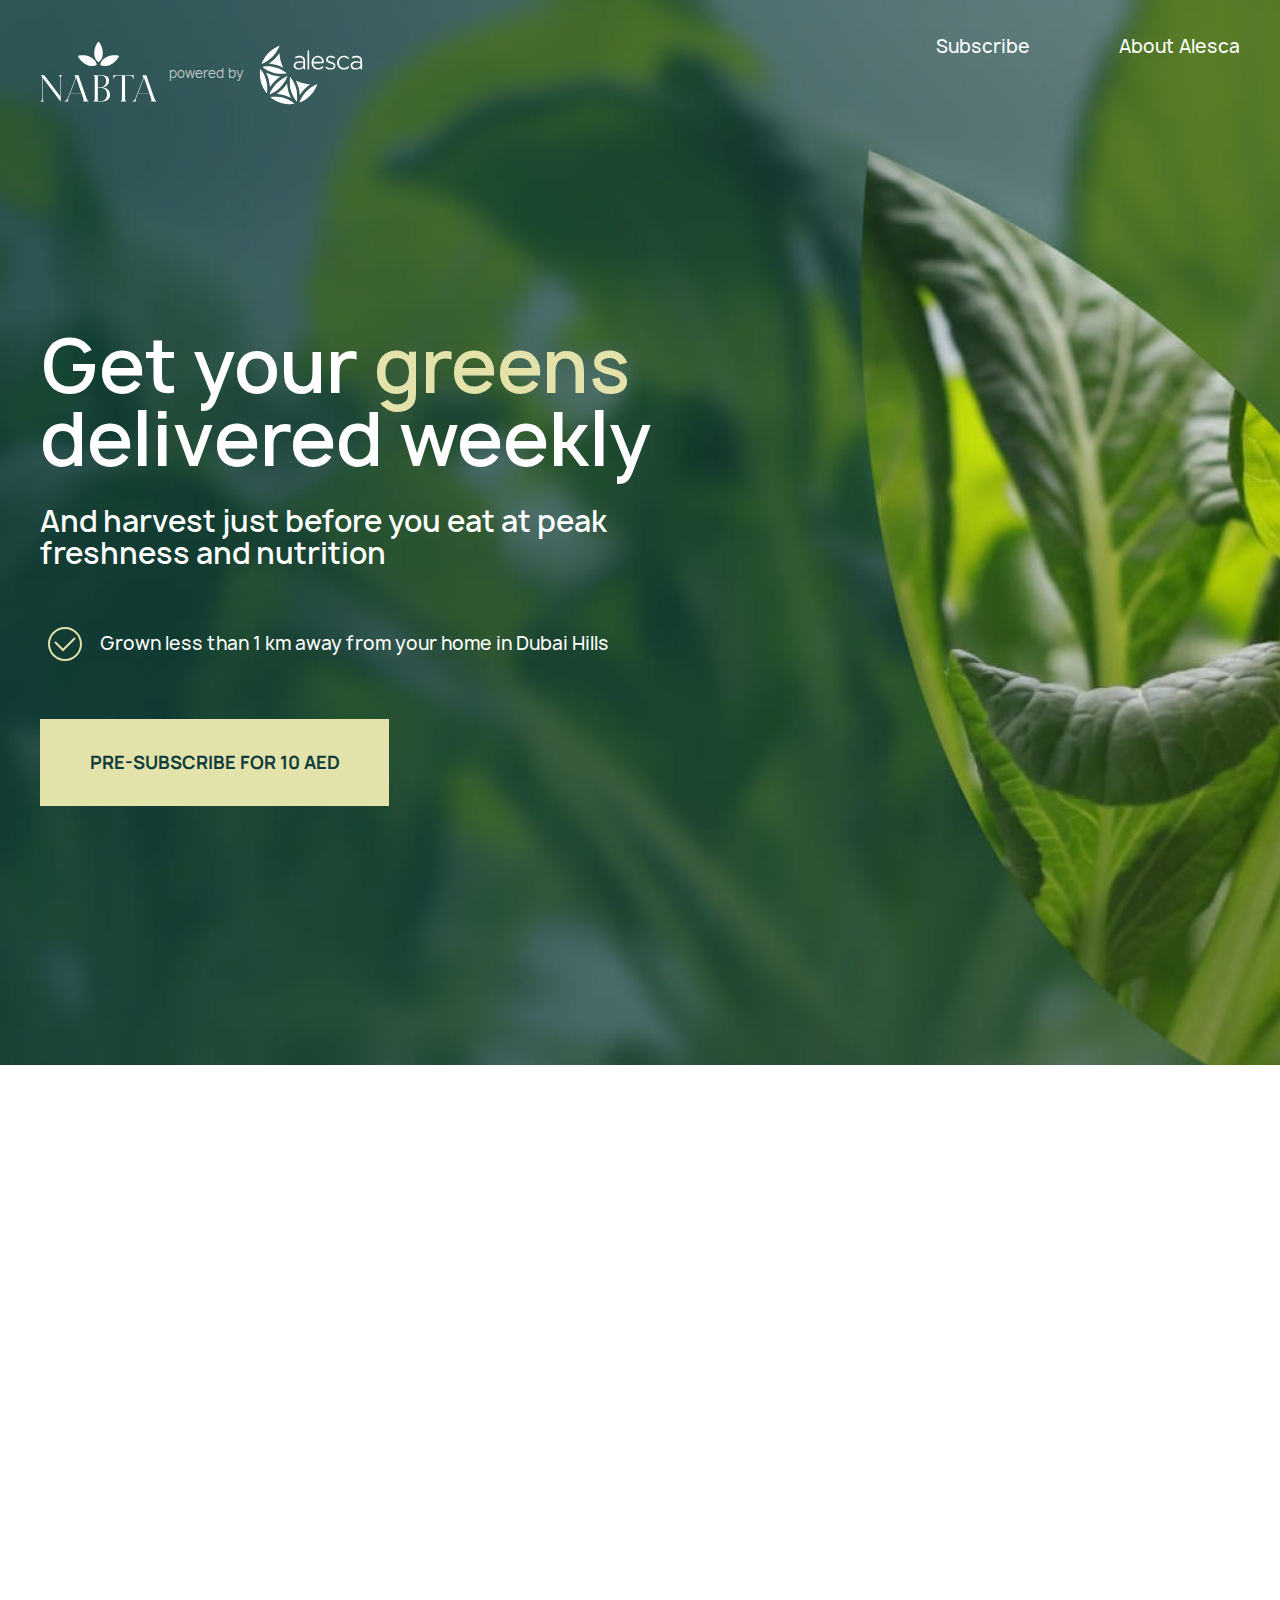
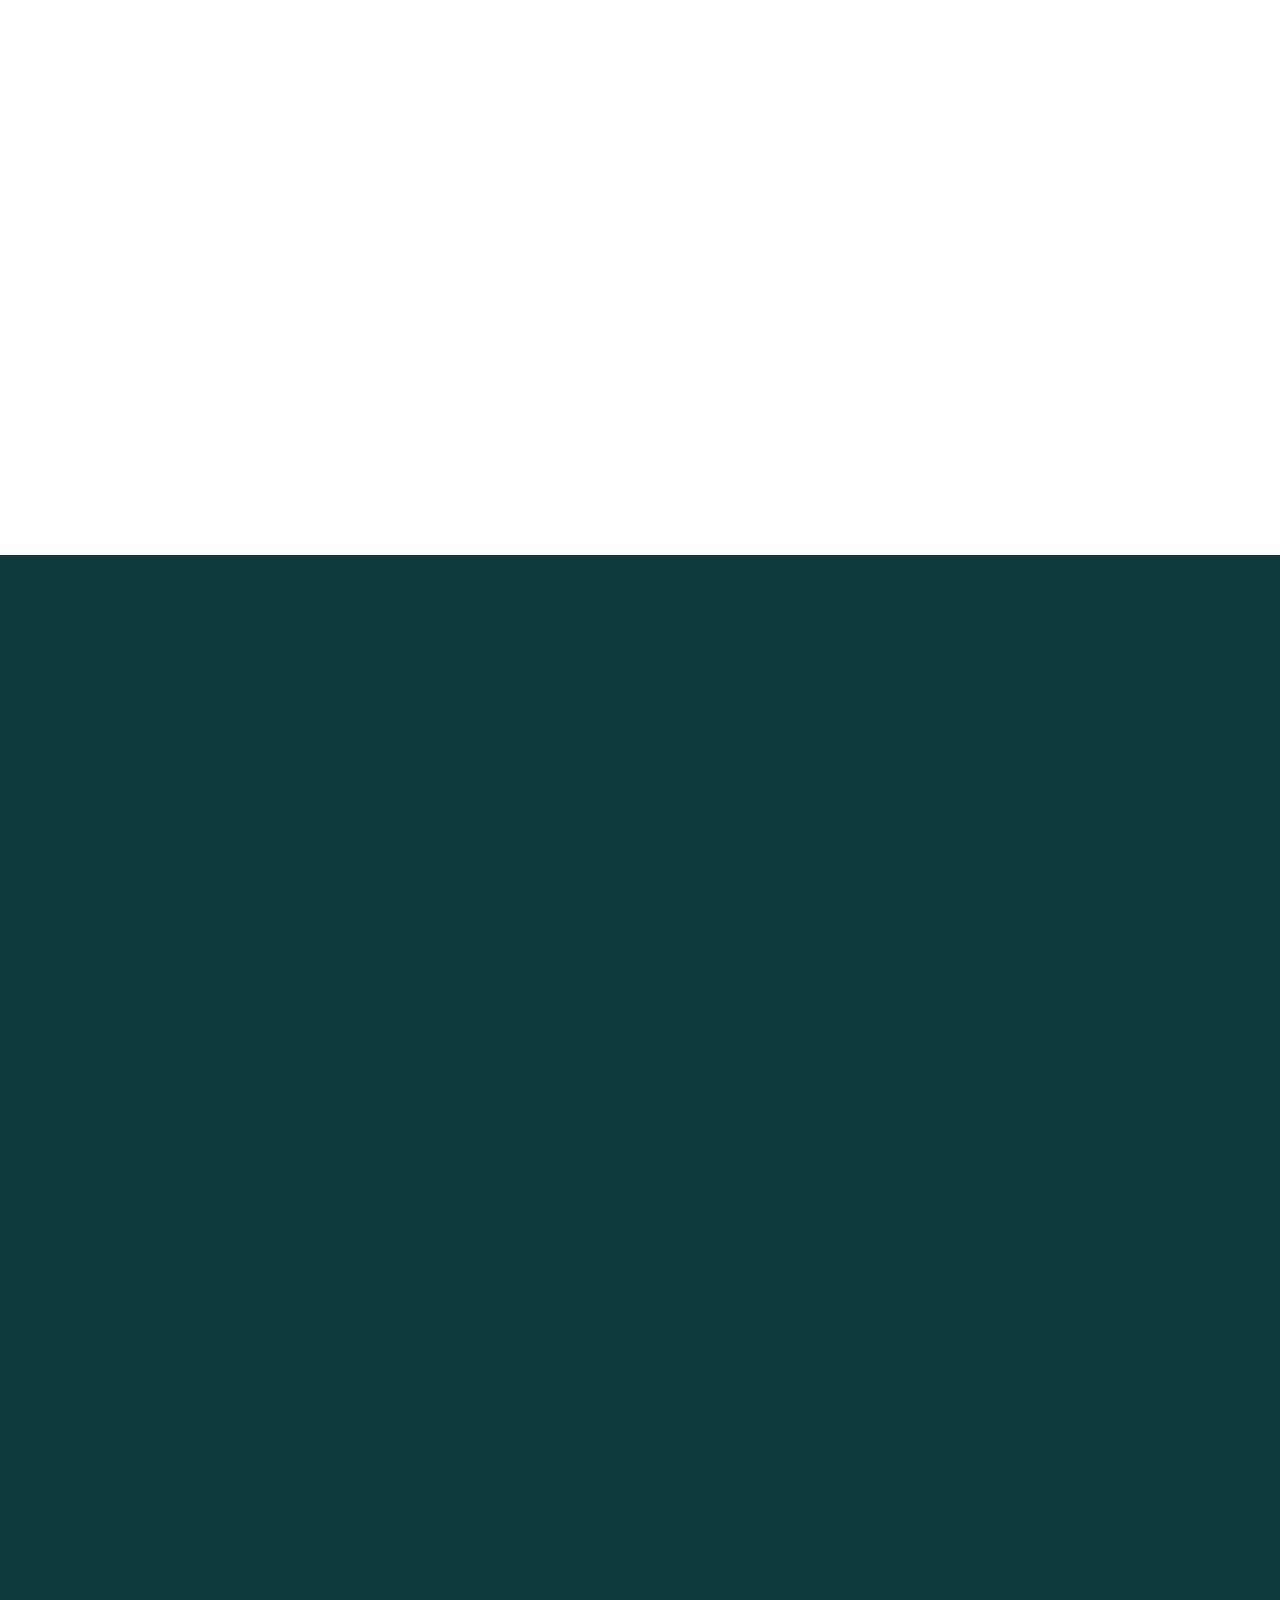
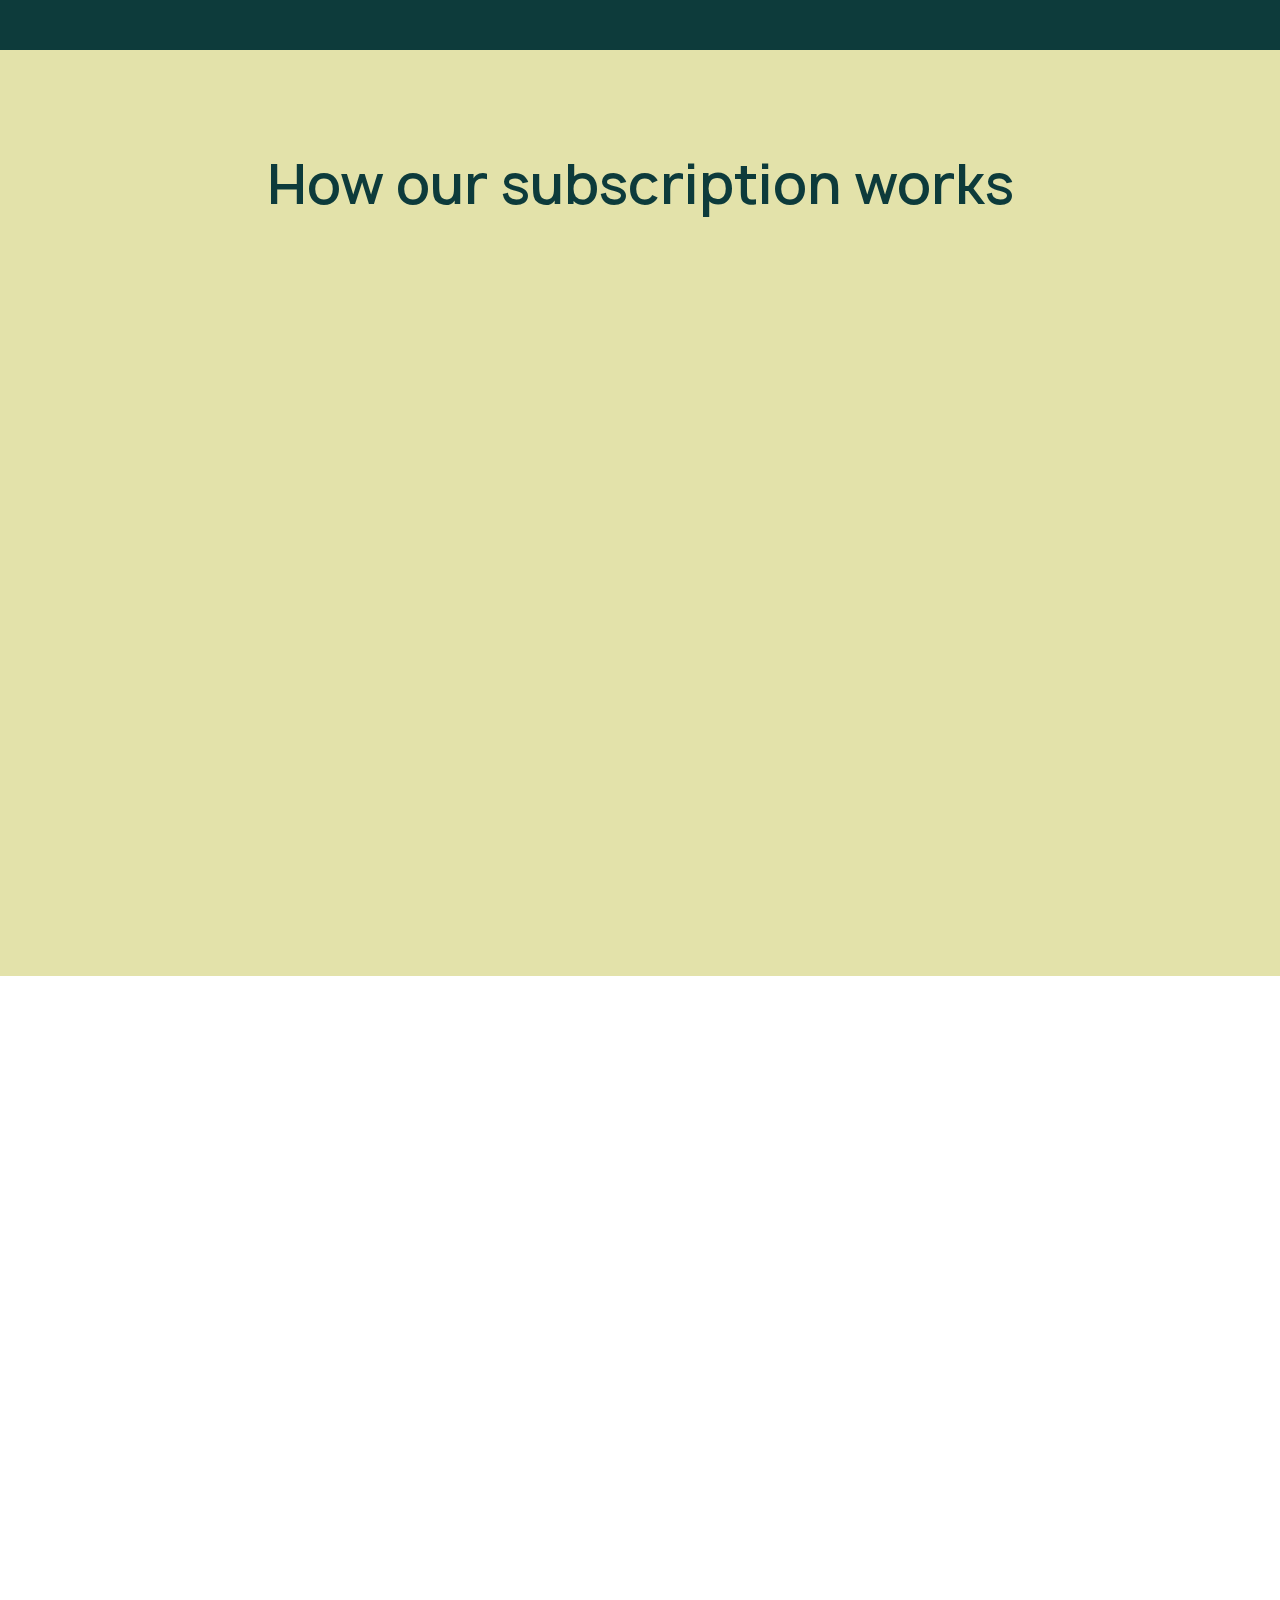
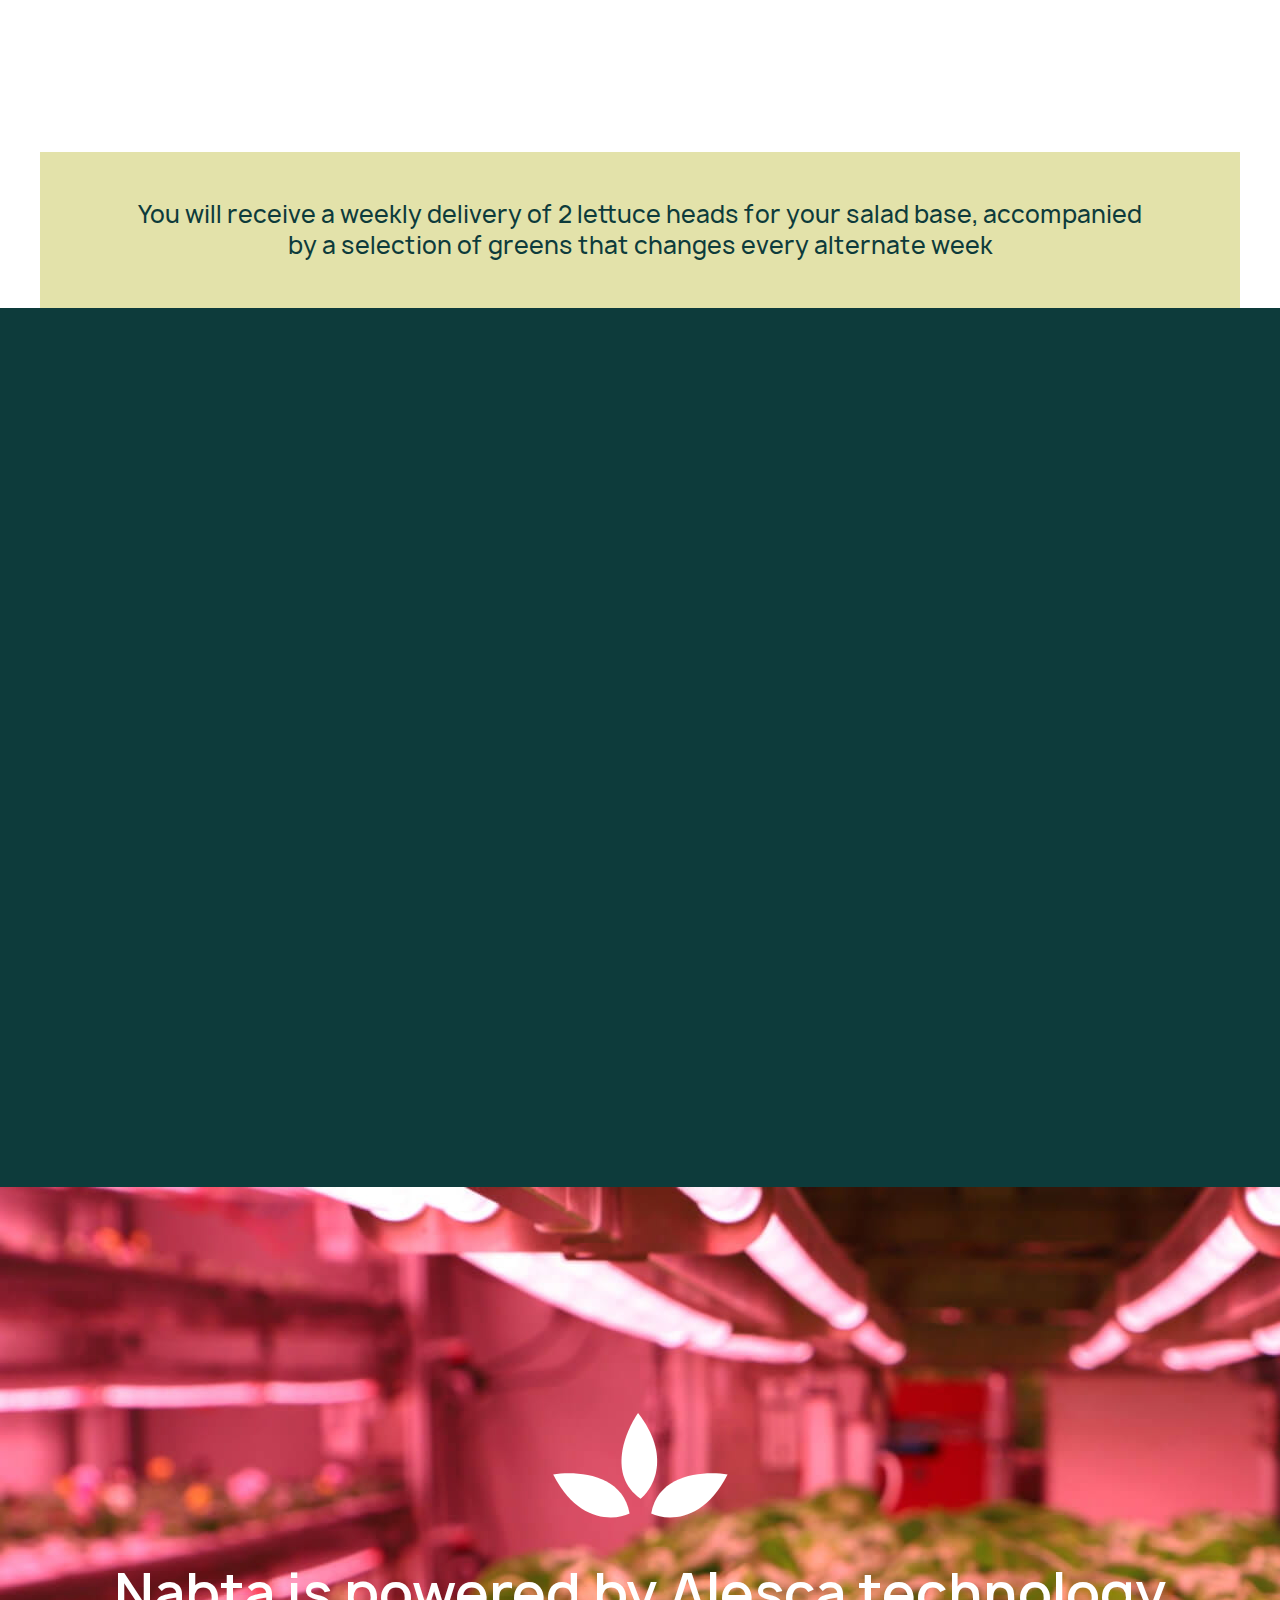
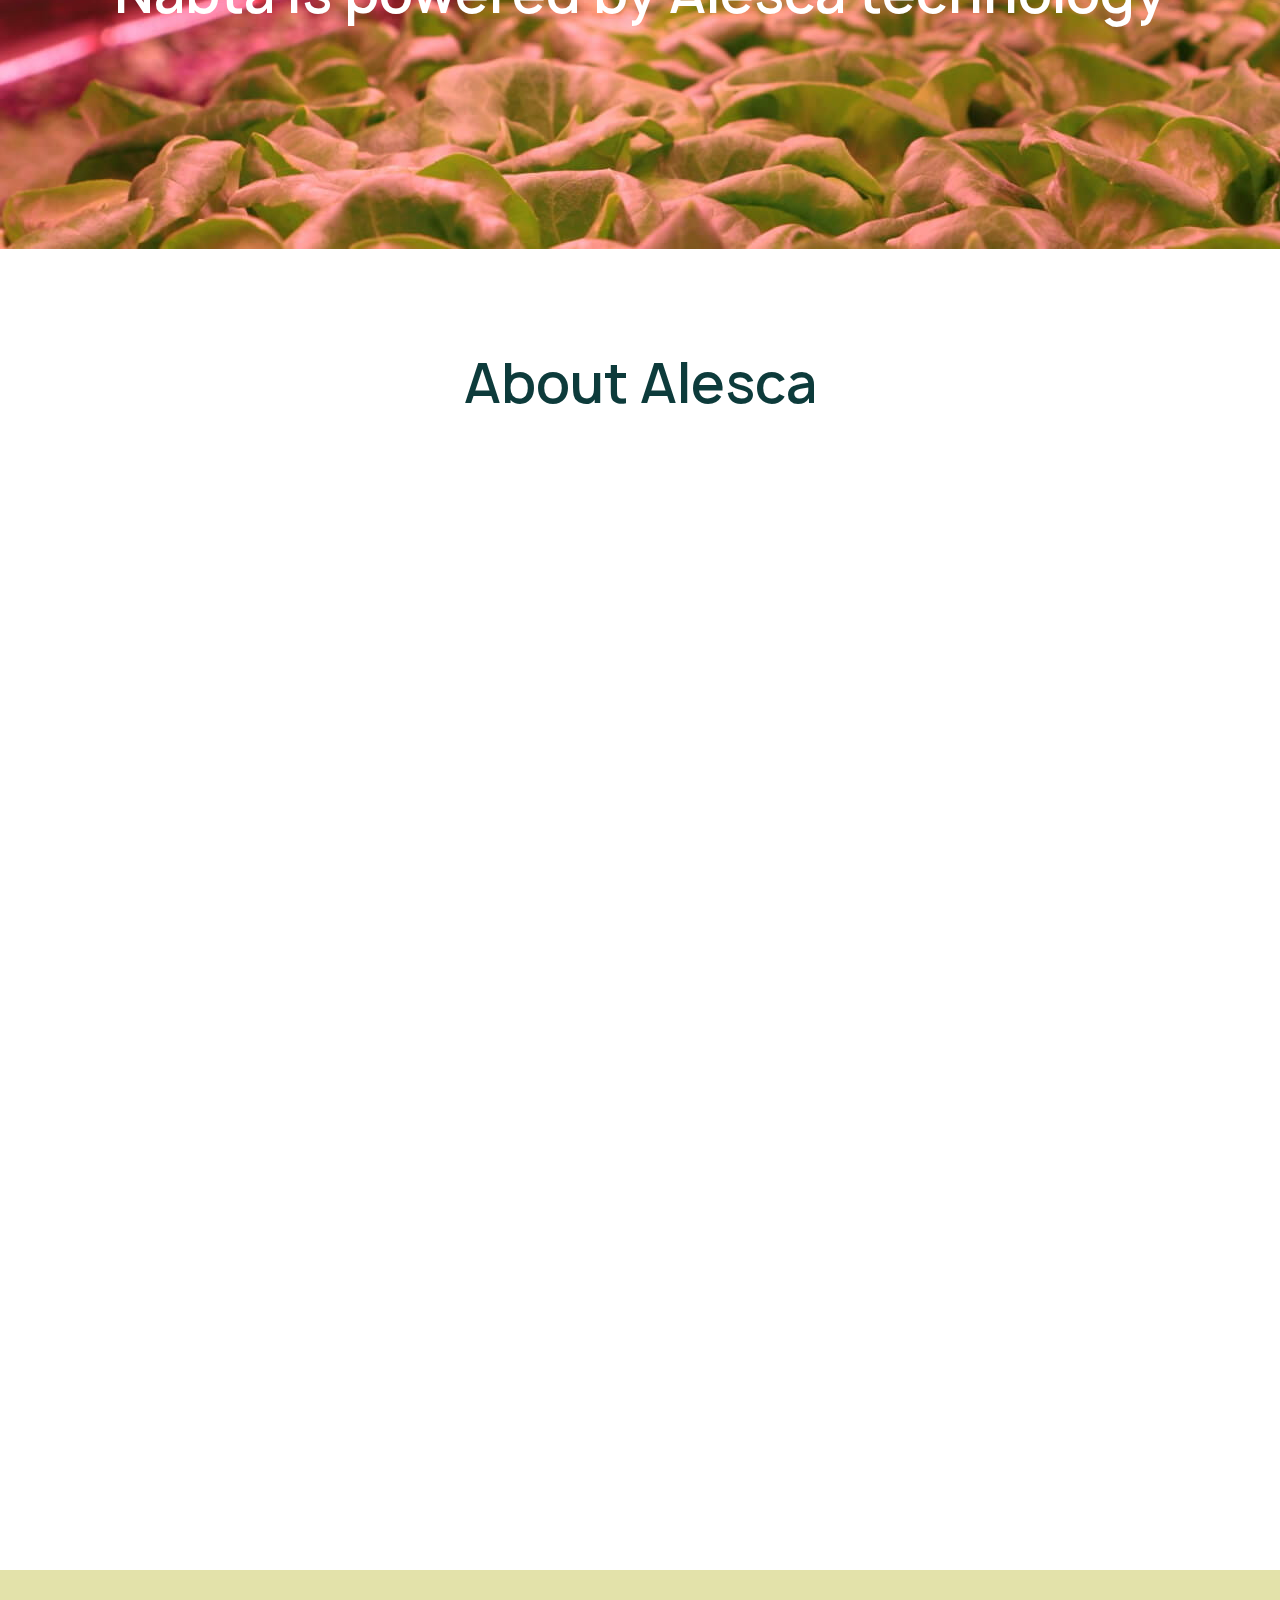
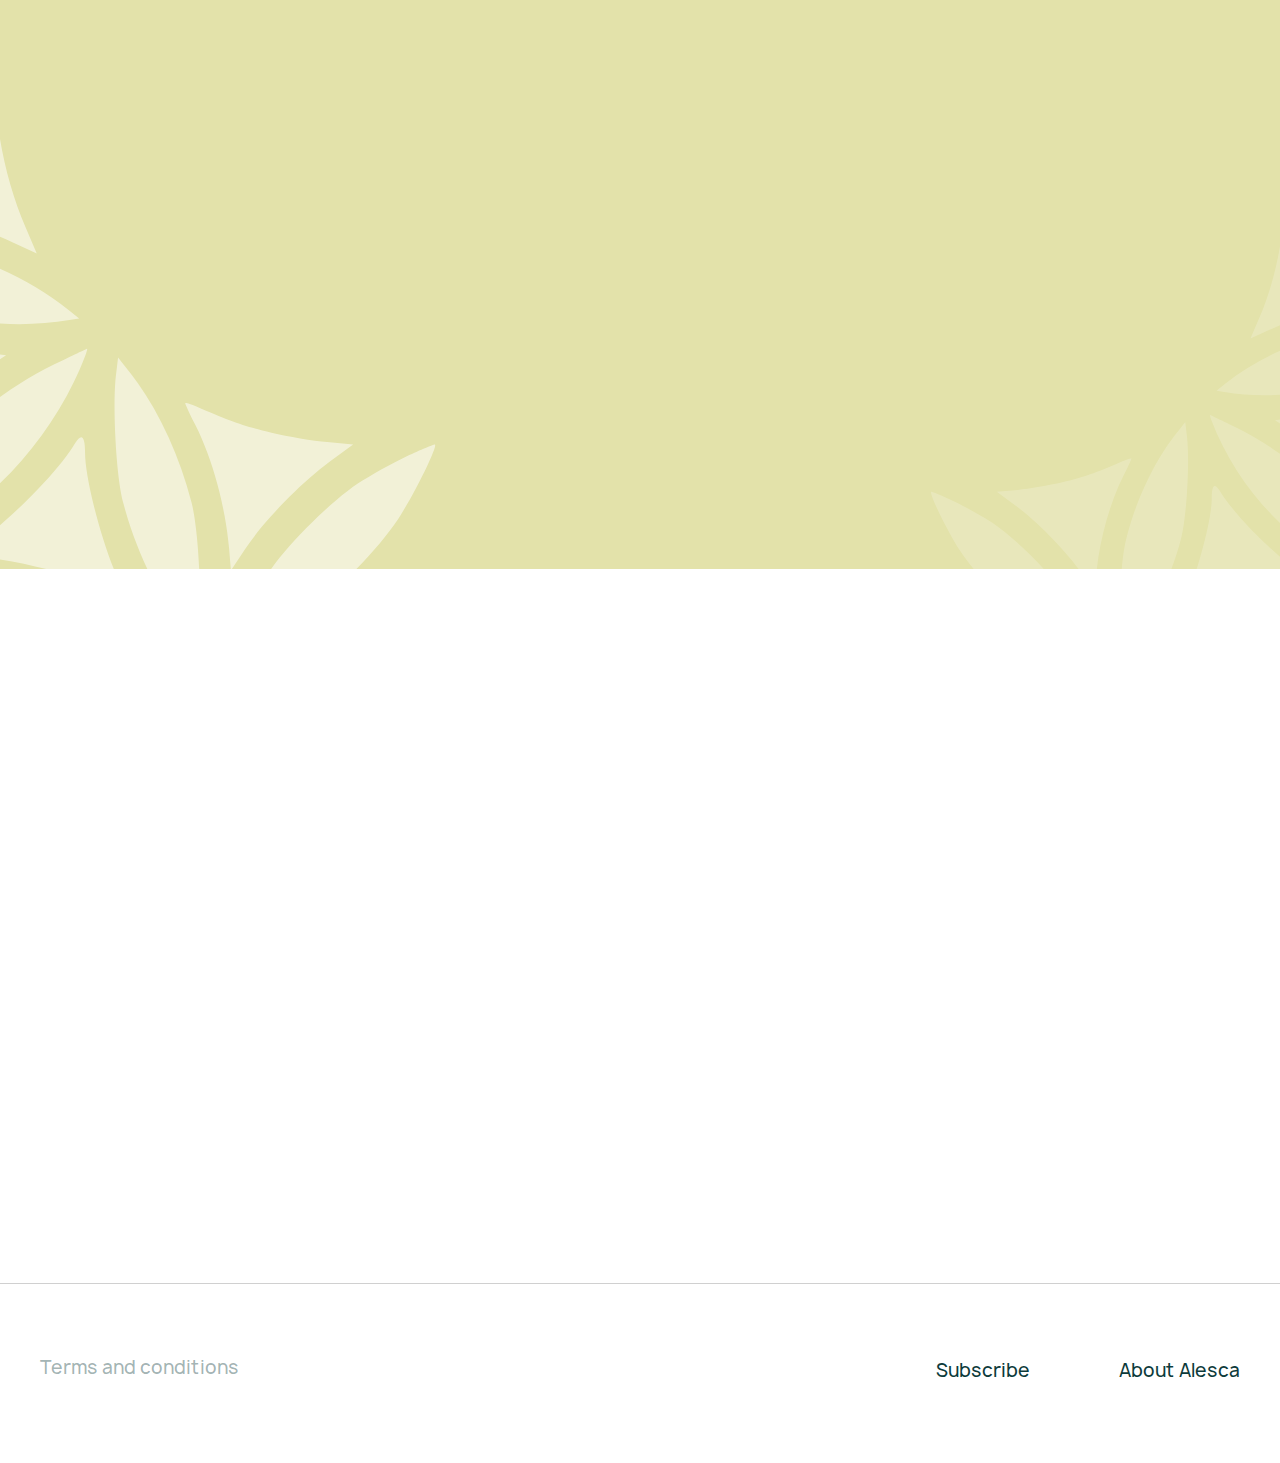
==== commit 66e633d3: "fix" ====
--- a/app/index.html
+++ b/app/index.html
@@ -182,4 +182,4 @@
   .hero__notice {
     font-size: calc(1rem + .25 * (100vw - 22.5rem)/ 97.5)
   }
-}</style><link rel="stylesheet" href="css/vendor.css"><link rel="stylesheet" href="css/main.css"><script defer="defer" src="js/main.js"></script></head><body class="page__body"><div class="site-container"><header class="header color-white"><div class="container"><div class="header__inner flex justify-between"><div class="header__logos flex align-items-center"><a href="#" class="header__logo"><img src="img/svg/logos/nabta.svg" alt="Nabta Logo" width="117" height="60"> </a><span>powered by</span> <a href="" class="header__logo"><img src="img/svg/logos/alesca.svg" alt="Alesca Logo" width="112" height="67"></a></div><nav class="menu" data-menu><ul class="menu__list flex justify-between"><li class="menu__item"><a href="#" class="header__link primary-hover" data-scroll-to=".offer">Subscribe</a></li><li class="menu__item"><a href="#" class="header__link primary-hover" data-scroll-to=".about">About Alesca</a></li></ul></nav><button class="burger" aria-label="Open Menu" aria-expanded="false" data-burger><span class="burger__line"></span></button></div></div></header><main class="main"><section class="hero color-white"><div class="container hero__inner flex align-items-center"><div class="hero__info"><h1 class="hero__title font-semibold">Get your <span class="color-secondary">greens</span> delivered weekly</h1><p class="hero__description font-subtitle font-semibold">And harvest just before you eat at peak freshness and nutrition</p><div class="hero__notice flex align-items-center"><svg width="88" height="88" viewBox="0 0 88 88" fill="none" xmlns="http://www.w3.org/2000/svg"><circle cx="44" cy="44" r="43.5" stroke="#E3E2AA"/><path d="M43.0519 59.6027L43.0513 59.6022C35.1122 52.6559 31.1536 46.4207 31.1536 40.9732C31.1536 37.5732 32.5042 34.3125 34.9084 31.9084C37.3125 29.5042 40.5732 28.1536 43.9732 28.1536C45.6567 28.1536 47.3237 28.4852 48.8791 29.1294C50.4344 29.7737 51.8477 30.7179 53.0381 31.9084C54.2285 33.0988 55.1728 34.512 55.817 36.0673C56.4613 37.6227 56.7929 39.2897 56.7929 40.9732C56.7929 46.5495 52.6436 52.9508 44.3213 60.0991L43.0519 59.6027ZM43.0519 59.6027L43.6247 60.0988L43.6251 60.0991M43.0519 59.6027L43.6251 60.0991M43.6251 60.0991C43.722 60.1824 43.8455 60.2282 43.9732 60.2282M43.6251 60.0991L43.9732 60.2282M43.9732 60.2282C44.1009 60.2282 44.2244 60.1824 44.3213 60.0991L43.9732 60.2282ZM45.6262 61.6192L45.7239 61.733L45.6262 61.6192C45.1654 62.015 44.5779 62.2324 43.9705 62.2319C43.3631 62.2314 42.7761 62.013 42.316 61.6165C42.316 61.6164 42.3159 61.6164 42.3158 61.6163L41.7362 61.1133C33.3555 53.779 29.15 47.0909 29.15 40.9732C29.15 37.0419 30.7117 33.2715 33.4916 30.4916C36.2715 27.7117 40.0419 26.15 43.9732 26.15C47.9046 26.15 51.6749 27.7117 54.4548 30.4916C57.2347 33.2715 58.7964 37.0419 58.7964 40.9732C58.7964 47.2309 54.396 54.0877 45.6262 61.6192ZM43.9732 35.3643C45.4608 35.3643 46.8874 35.9552 47.9393 37.0071C48.9912 38.059 49.5821 39.4856 49.5821 40.9732C49.5821 42.4608 48.9912 43.8874 47.9393 44.9393C46.8874 45.9912 45.4608 46.5821 43.9732 46.5821C42.4856 46.5821 41.059 45.9912 40.0071 44.9393C38.9552 43.8874 38.3643 42.4608 38.3643 40.9732C38.3643 39.4856 38.9552 38.059 40.0071 37.0071C41.059 35.9552 42.4856 35.3643 43.9732 35.3643ZM43.9732 37.3679C43.017 37.3679 42.1 37.7477 41.4238 38.4238C40.7477 39.1 40.3679 40.017 40.3679 40.9732C40.3679 41.9294 40.7477 42.8465 41.4238 43.5226C42.1 44.1987 43.017 44.5786 43.9732 44.5786C44.9294 44.5786 45.8465 44.1987 46.5226 43.5226C47.1987 42.8465 47.5786 41.9294 47.5786 40.9732C47.5786 40.017 47.1987 39.1 46.5226 38.4238C45.8465 37.7477 44.9294 37.3679 43.9732 37.3679Z" fill="#E3E2AA" stroke="#0D3B3B" stroke-width="0.3"/></svg><p>Grown less than 1 km away from your home in Dubai Hills</p></div><button class="btn btn-primary hero__btn">Pre-subscribe for 10 AED</button></div></div></section><section class="difference section-offset"><div class="container"><h2 class="difference__title section-title section-title-with-margin centered" data-aos="fade-up">See the difference</h2><div class="difference__inner grid grid-cols-12"><div class="difference__items flex" data-aos="fade-up"><div class="difference__item flex align-items-center difference__item--question" data-aos="fade-up"><p>Worried where your greens are grown?</p></div><div class="difference__item flex align-items-center difference__item--answer color-white"><p>We grow ours around the corner in your community farm</p></div></div><div class="difference__items flex" data-aos="fade-up" data-aos-delay="150"><div class="difference__item flex align-items-center difference__item--question"><p>Worried about consuming chemicals and pesticides?</p></div><div class="difference__item flex align-items-center difference__item--answer color-white"><p>Our farm is a clean and pesticide-free environment</p></div></div><div class="difference__items flex" data-aos="fade-up" data-aos-delay="250"><div class="difference__item flex align-items-center difference__item--question"><p>Supermarket greens die in your fridge after 2 days?</p></div><div class="difference__item flex align-items-center difference__item--answer color-white"><p>Ours remain nice and fresh up to 10 days</p></div></div><div class="difference__items flex" data-aos="fade-up" data-aos-delay="350"><div class="difference__item flex align-items-center difference__item--question"><p>Supermarket greens loose most vitamins and nutrients by the time you eat them?</p></div><div class="difference__item flex align-items-center difference__item--answer color-white"><p>Harvest ours just before you eat at peak freshness and nutrition</p></div></div><div class="difference__items flex" data-aos="fade-up" data-aos-delay="450"><div class="difference__item flex align-items-center difference__item--question"><p>Keep forgetting to buy ingredients for your salad or smoothie?</p></div><div class="difference__item flex align-items-center difference__item--answer color-white"><p>Cross it out of your grocery list. It’s on us!</p></div></div><div class="difference__items flex" data-aos="fade-up" data-aos-delay="550"><div class="difference__item flex align-items-center difference__item--question"><p>Other greens all taste the same?</p></div><div class="difference__item flex align-items-center difference__item--answer color-white"><p>Just try ours once and taste the difference</p></div></div></div></div></section><section class="benefits section-offset section-padding-top color-white"><div class="container"><div class="benefits__inner grid"><div class="benefits__list grid" data-aos="fadeup"><div class="benefits__item flex align-items-center"><svg class="align-self-start" width="88" height="88" viewBox="0 0 88 88" fill="none" xmlns="http://www.w3.org/2000/svg"><circle cx="44" cy="44" r="43.5" stroke="#E3E2AA"/><path d="M40.2058 66C42.0334 66 43.515 64.5184 43.515 62.6907C43.515 60.8631 42.0334 59.3815 40.2058 59.3815C38.3781 59.3815 36.8965 60.8631 36.8965 62.6907C36.8965 64.5184 38.3781 66 40.2058 66Z" stroke="#E3E2AA" stroke-width="2" stroke-linecap="round" stroke-linejoin="round"/><path d="M55.0983 66C56.926 66 58.4076 64.5184 58.4076 62.6907C58.4076 60.8631 56.926 59.3815 55.0983 59.3815C53.2707 59.3815 51.7891 60.8631 51.7891 62.6907C51.7891 64.5184 53.2707 66 55.0983 66Z" stroke="#E3E2AA" stroke-width="2" stroke-linecap="round" stroke-linejoin="round"/><path d="M48.0821 33.0394C47.5743 30.9994 46.5878 29.1097 45.2045 27.5267C43.8211 25.9437 42.0806 24.7129 40.127 23.9363C38.1734 23.1597 36.0629 22.8596 33.9703 23.0608C31.8776 23.262 29.863 23.9587 28.0932 25.0933C26.3233 26.2279 24.8492 27.7677 23.7927 29.5852C22.7363 31.4028 22.128 33.4459 22.0181 35.5453C21.9082 37.6447 22.3 39.7401 23.1609 41.658C24.0219 43.5759 25.3272 45.2612 26.969 46.5743M35.2422 36.2825L40.2061 31.3186M41.8607 52.7958V49.4865H36.8968C35.1414 49.4865 33.458 50.1838 32.2168 51.425C30.9756 52.6662 30.2783 54.3497 30.2783 56.105V62.7236" stroke="#E3E2AA" stroke-width="2" stroke-linecap="round" stroke-linejoin="round"/><path d="M65.0252 62.6907V46.1444C65.0252 45.2667 64.6766 44.425 64.056 43.8043C63.4354 43.1837 62.5936 42.8351 61.716 42.8351H45.1696C44.2919 42.8351 43.4502 43.1837 42.8296 43.8043C42.209 44.425 41.8604 45.2667 41.8604 46.1444V52.7629" stroke="#E3E2AA" stroke-width="2" stroke-linecap="round" stroke-linejoin="round"/></svg><h3 class="benefits__subtitle font-semibold">Delivered weekly</h3></div><div class="benefits__item flex align-items-center"><svg class="align-self-start" width="88" height="88" viewBox="0 0 88 88" fill="none" xmlns="http://www.w3.org/2000/svg"><circle cx="44" cy="44" r="43.5" stroke="#E3E2AA"/><path d="M57.3727 35.2918C57.3727 32.2093 57.3727 29.1269 57.1569 27.0925C57.1585 26.5939 57.0392 26.1023 56.8091 25.66C56.579 25.2176 56.245 24.8377 55.8359 24.5528C55.4267 24.2679 54.9545 24.0865 54.4598 24.0242C53.9651 23.9619 53.4627 24.0205 52.9956 24.195C46.3375 26.1061 32.7439 30.8839 27.0414 39.0832C20.8765 47.7757 25.6235 57.732 27.8737 61.6159C28.2015 62.1649 28.6489 62.6329 29.1826 62.9851C29.7163 63.3373 30.3225 63.5647 30.9561 63.6503C33.7944 64.1619 36.6933 64.245 39.5561 63.8969" stroke="#E3E2AA" stroke-width="2" stroke-linecap="round" stroke-linejoin="round"/><path d="M37.9222 48.947C34.8192 53.5199 31.9588 58.2528 29.353 63.1262M55.3997 64.0201C55.0611 64.1426 54.6903 64.1426 54.3517 64.0201C51.781 63.0018 49.5752 61.2351 48.0199 58.9489C46.4646 56.6627 45.6315 53.9622 45.6284 51.1972V45.4946C45.6321 45.2989 45.6755 45.1061 45.7559 44.9276C45.8362 44.7491 45.9519 44.5888 46.096 44.4563C46.24 44.3238 46.4094 44.2218 46.5939 44.1566C46.7784 44.0913 46.9743 44.0642 47.1696 44.0767H62.5818C62.9554 44.0846 63.3115 44.2365 63.5757 44.5007C63.84 44.7649 63.9919 45.121 63.9997 45.4946V51.1972C64.0065 53.948 63.1915 56.6382 61.6593 58.9229C60.127 61.2075 57.9474 62.9824 55.3997 64.0201Z" stroke="#E3E2AA" stroke-width="2" stroke-linecap="round" stroke-linejoin="round"/></svg><h3 class="benefits__subtitle font-semibold">Pesticide-free</h3></div><div class="benefits__item flex align-items-center"><svg class="align-self-start" width="88" height="88" viewBox="0 0 88 88" fill="none" xmlns="http://www.w3.org/2000/svg"><circle cx="44" cy="44" r="43.5" stroke="#E3E2AA"/><g clip-path="url(#clip0_273_157)"><path d="M55.2369 31.8336C59.3137 33.5758 63.8988 33.7106 68.071 32.2111M32.2111 68.0709C33.7093 63.8856 33.5745 59.2894 31.8337 55.1991C30.4711 51.9423 30.1024 48.3551 30.7741 44.8892C31.4458 41.4233 33.1278 38.2336 35.6084 35.7216C38.1513 33.205 41.3823 31.4975 44.8942 30.8145" stroke="#E3E2AA" stroke-width="2" stroke-linecap="round" stroke-linejoin="round"/><path d="M42.0258 56.2565C45.5547 55.5677 48.7996 53.8467 51.3493 51.3116M51.3493 51.3116C53.8343 48.8023 55.5192 45.6124 56.1911 42.1454C56.863 38.6784 56.4917 35.09 55.124 31.834C53.4187 27.7428 53.3243 23.1579 54.8598 19M51.3493 51.3116L35.7597 35.722M19 54.8598C23.1739 53.3532 27.7662 53.5018 31.834 55.275" stroke="#E3E2AA" stroke-width="2" stroke-linecap="round" stroke-linejoin="round"/></g><defs><clipPath id="clip0_273_157"><rect width="50" height="50" fill="white" transform="translate(19 19)"/></clipPath></defs></svg><h3 class="benefits__subtitle font-semibold">Full of vitamins</h3></div><div class="benefits__item flex align-items-center"><svg width="88" height="88" viewBox="0 0 88 88" fill="none" xmlns="http://www.w3.org/2000/svg"><circle cx="44" cy="44" r="43.5" stroke="#E3E2AA"/><path d="M43.0519 59.6027L43.0513 59.6022C35.1122 52.6559 31.1536 46.4207 31.1536 40.9732C31.1536 37.5732 32.5042 34.3125 34.9084 31.9084C37.3125 29.5042 40.5732 28.1536 43.9732 28.1536C45.6567 28.1536 47.3237 28.4852 48.8791 29.1294C50.4344 29.7737 51.8477 30.7179 53.0381 31.9084C54.2285 33.0988 55.1728 34.512 55.817 36.0673C56.4613 37.6227 56.7929 39.2897 56.7929 40.9732C56.7929 46.5495 52.6436 52.9508 44.3213 60.0991L43.0519 59.6027ZM43.0519 59.6027L43.6247 60.0988L43.6251 60.0991M43.0519 59.6027L43.6251 60.0991M43.6251 60.0991C43.722 60.1824 43.8455 60.2282 43.9732 60.2282M43.6251 60.0991L43.9732 60.2282M43.9732 60.2282C44.1009 60.2282 44.2244 60.1824 44.3213 60.0991L43.9732 60.2282ZM45.6262 61.6192L45.7239 61.733L45.6262 61.6192C45.1654 62.015 44.5779 62.2324 43.9705 62.2319C43.3631 62.2314 42.7761 62.013 42.316 61.6165C42.316 61.6164 42.3159 61.6164 42.3158 61.6163L41.7362 61.1133C33.3555 53.779 29.15 47.0909 29.15 40.9732C29.15 37.0419 30.7117 33.2715 33.4916 30.4916C36.2715 27.7117 40.0419 26.15 43.9732 26.15C47.9046 26.15 51.6749 27.7117 54.4548 30.4916C57.2347 33.2715 58.7964 37.0419 58.7964 40.9732C58.7964 47.2309 54.396 54.0877 45.6262 61.6192ZM43.9732 35.3643C45.4608 35.3643 46.8874 35.9552 47.9393 37.0071C48.9912 38.059 49.5821 39.4856 49.5821 40.9732C49.5821 42.4608 48.9912 43.8874 47.9393 44.9393C46.8874 45.9912 45.4608 46.5821 43.9732 46.5821C42.4856 46.5821 41.059 45.9912 40.0071 44.9393C38.9552 43.8874 38.3643 42.4608 38.3643 40.9732C38.3643 39.4856 38.9552 38.059 40.0071 37.0071C41.059 35.9552 42.4856 35.3643 43.9732 35.3643ZM43.9732 37.3679C43.017 37.3679 42.1 37.7477 41.4238 38.4238C40.7477 39.1 40.3679 40.017 40.3679 40.9732C40.3679 41.9294 40.7477 42.8465 41.4238 43.5226C42.1 44.1987 43.017 44.5786 43.9732 44.5786C44.9294 44.5786 45.8465 44.1987 46.5226 43.5226C47.1987 42.8465 47.5786 41.9294 47.5786 40.9732C47.5786 40.017 47.1987 39.1 46.5226 38.4238C45.8465 37.7477 44.9294 37.3679 43.9732 37.3679Z" fill="#" stroke="#E3E2AA" stroke-width="1.6"/></svg><h3 class="benefits__subtitle font-semibold">Grown in Dubai Hills</h3></div><div class="benefits__item flex align-items-center"><svg class="align-self-start" width="88" height="88" viewBox="0 0 88 88" fill="none" xmlns="http://www.w3.org/2000/svg"><circle cx="44" cy="44" r="43.5" stroke="#E3E2AA"/><path d="M55.911 61.544L61.281 42.544C61.3651 42.2465 61.3791 41.9336 61.3219 41.6299C61.2646 41.3261 61.1378 41.0397 60.9513 40.7932C60.7648 40.5467 60.5236 40.3468 60.2468 40.2092C59.97 40.0715 59.6651 39.9999 59.356 40H47.875C47.7104 40 47.548 39.9629 47.3997 39.8914C47.2515 39.8199 47.1213 39.7159 47.0188 39.5871C46.9164 39.4583 46.8443 39.308 46.808 39.1475C46.7716 38.987 46.772 38.8204 46.809 38.66L47.309 36.496C47.767 34.511 47.914 32.466 47.745 30.436L47.653 29.333C47.5544 28.1497 47.0396 27.0396 46.2 26.2C45.432 25.4318 44.3903 25.0002 43.304 25H43.064C42.407 25 41.802 25.356 41.484 25.93L38.825 30.715C37.633 32.861 35.8561 34.6244 33.701 35.8L27.042 39.43C26.7263 39.6023 26.4629 39.8565 26.2795 40.1659C26.0961 40.4752 25.9996 40.8284 26 41.188V61C26 61.5304 26.2107 62.0391 26.5858 62.4142C26.9609 62.7893 27.4696 63 28 63H53.987C54.4225 62.9999 54.846 62.8576 55.1933 62.5948C55.5406 62.332 55.7925 61.9631 55.911 61.544Z" stroke="#E3E2AA" stroke-width="2" stroke-linecap="round" stroke-linejoin="round"/></svg><h3 class="benefits__subtitle font-semibold">Tasty and hustle-free</h3></div><button class="btn btn-primary benefits__btn">See how it’s grown</button></div><div class="benefits__info flex" data-aos="fadeup"><h2 class="benefits__title section-title color-white">We deliver a variety of leafy <span class="color-secondary">greens</span> to your doorstep in Dubai Hills every week</h2></div></div></div></section><section class="subscription section-offset section-padding-top bg-secondary color-primary"><div class="container"><h2 class="subscription__title section-title section-title-with-margin centered">How our subscription works</h2><div class="subscription__inner grid grid-cols-12"><ol class="subscription__list flex align-items-start"><li class="subscription__item" data-aos="fadeup"><div class="subscription__info grid"><h3 class="subscription__subtitle">Step 1</h3><p class="subscription__description">Choose a subscription type</p></div></li><li class="subscription__item" data-aos-delay="150" data-aos="fadeup"><div class="subscription__info grid"><h3 class="subscription__subtitle">Step 2</h3><p class="subscription__description">Fill in your details</p></div></li><li class="subscription__item" data-aos-delay="250" data-aos="fadeup"><div class="subscription__info grid"><h3 class="subscription__subtitle">Step 3</h3><p class="subscription__description">Make a payment</p></div></li><li class="subscription__item" data-aos-delay="350" data-aos="fadeup"><div class="subscription__info grid"><h3 class="subscription__subtitle">Step 4</h3><p class="subscription__description">Receive a WhatsApp confirmation</p></div></li><li class="subscription__item" data-aos-delay="450" data-aos="fadeup"><div class="subscription__info grid"><h3 class="subscription__subtitle">Step 5</h3><p class="subscription__description">Choose the day  and time of delivery</p></div><div class="subscription__notice"><p>Delivery options are predetermined farming to harvesting schedule</p></div></li><li class="subscription__item" data-aos-delay="550" data-aos="fadeup"><div class="subscription__info grid bg-primary"><h3 class="subscription__subtitle">Step 6</h3><p class="subscription__description">Receive your leafy greens at your door step</p></div></li></ol></div></div></section><section class="packages section-padding-top"><div class="container"><h2 class="section-title packages__title section-title-with-margin centered" data-aos="fadeup">Our greens package selection</h2><div class="packages__inner grid grid-cols-12"><ul class="packages__list grid"><li class="packages__item grid" data-aos="fadeup"><h3 class="packages__subtitle font-semibold centered">Italian Mix</h3><div class="packages__images grid"><div class="packages__image"><picture><source srcset="img/plant-1.webp" type="image/webp"><img loading="lazy" src="img/plant-1.png" alt="Lollo Rosso Letuce" width="127" height="127"></picture></div><div class="packages__image"><picture><source srcset="img/plant-3.webp" type="image/webp"><img loading="lazy" src="img/plant-3.png" alt="Lollo Bionda Lettuce" width="127" height="127"></picture></div><div class="packages__image"><picture><source srcset="img/plant-2.webp" type="image/webp"><img loading="lazy" src="img/plant-2.png" alt="Super Kale" class="packages__image" width="127" height="127"></picture></div><div class="packages__image"><picture><source srcset="img/plant-4.webp" type="image/webp"><img loading="lazy" src="img/plant-4.png" alt="Fragrant Basil" class="packages__image" width="127" height="127"></picture></div></div><div class="packages__info grid"><div class="packages__info-items"><div class="packages__info-item grid"><span class="packages__count font-medium">1 head</span><h4 class="packages__name font-medium">Lollo Rosso Lettuce</h4></div><div class="packages__info-item grid"><span class="packages__count font-medium">1 head</span><h4 class="packages__name font-medium">Lollo Bionda Lettuce</h4></div><div class="packages__info-item grid"><span class="packages__count font-medium">1 head</span><h4 class="packages__name font-medium">Super Kale</h4></div><div class="packages__info-item grid"><span class="packages__count font-medium">1 head</span><h4 class="packages__name font-medium">Fragrant Basil</h4></div></div><div class="packages__info-weights"><p class="packages__weight">Approx 100 gr</p><p class="packages__weight">Approx 150 gr</p></div></div></li><li class="packages__item grid" data-aos="fadeup"><h3 class="packages__subtitle font-semibold centered">Asian Mix</h3><div class="packages__images grid"><div class="packages__image"><picture><source srcset="img/plant-1.webp" type="image/webp"><img loading="lazy" src="img/plant-1.png" alt="Lollo Rosso Letuce" width="127" height="127"></picture></div><div class="packages__image"><picture><source srcset="img/plant-3.webp" type="image/webp"><img loading="lazy" src="img/plant-3.png" alt="Lollo Bionda Lettuce" width="127" height="127"></picture></div><div class="packages__image"><picture><source srcset="img/plant-5.webp" type="image/webp"><img loading="lazy" src="img/plant-5.png" alt="Green Bok Choy" width="127" height="127"></picture></div><div class="packages__image"><picture><source srcset="img/plant-6.webp" type="image/webp"><img loading="lazy" src="img/plant-6.png" class="image" width="127" height="127" alt="Mighty Spinach"></picture></div></div><div class="packages__info grid"><div class="packages__info-items"><div class="packages__info-item grid"><span class="packages__count font-medium">1 head</span><h4 class="packages__name font-medium">Lollo Rosso Lettuce</h4></div><div class="packages__info-item grid"><span class="packages__count font-medium">1 head</span><h4 class="packages__name font-medium">Lollo Bionda Lettuce</h4></div><div class="packages__info-item grid"><span class="packages__count font-medium">1 head</span><h4 class="packages__name font-medium">Green Bok Choy</h4></div><div class="packages__info-item grid"><span class="packages__count font-medium">1 head</span><h4 class="packages__name font-medium">Mighty Spinach</h4></div></div><div class="packages__info-weights"><p class="packages__weight">Approx 100 gr</p><p class="packages__weight">Approx 150 gr</p></div></div></li></ul><div class="packages__notice bg-secondary color-primary centered"><p>You will receive a weekly delivery of 2 lettuce heads for your salad base, accompanied by a selection of greens that changes every alternate week</p></div></div></div></section><section class="offer section-padding-top color-white bg-primary section-offset"><div class="container"><div class="offer__inner grid grid-cols-12" data-aos="fadeup"><h2 class="offer__title section-title">Get your subscription</h2><div class="offer__info" data-aos="fadeup"><p class="offer__subtitle font-semibold">Subscriptions will become effective on the 2nd of January 2024</p><div class="offer__notice grid"><p>However you can make an early-bird pre-booking for 10 AED only now and get a free community farm tour*</p><p class="offer__remark">*first 100 subscribers</p></div></div><ul class="offer__list grid grid-cols-12"><li class="offer__item grid" data-aos="fadeup"><h3 class="offer__duration font-semibold">1 month</h3><div class="offer__prices color-secondary"><p class="offer__price">75 AED</p></div><button class="btn btn-primary offer__btn">pre-book now for 10 AED</button></li><li class="offer__item grid" data-aos="fadeup" data-aos-delay="150"><h3 class="offer__duration font-semibold">3 months</h3><div class="offer__prices flex color-secondary"><p class="offer__price offer__price--old">225 AED</p><p class="offer__price">75 AED</p></div><button class="btn btn-primary offer__btn">pre-book now for 10 AED</button><div class="offer__sale font-semibold bg-secondary color-primary"> — 12%</div></li><li class="offer__item grid" data-aos="fadeup" data-aos-delay="250"><h3 class="offer__duration font-semibold">6 months</h3><div class="offer__prices flex color-secondary"><p class="offer__price offer__price--old">450 AED</p><p class="offer__price">350 AED</p></div><button class="btn btn-primary offer__btn">pre-book now for 10 AED</button><div class="offer__sale font-semibold bg-secondary color-primary"> — 23%</div></li><li class="offer__detail centered" data-aos="fadeup" data-aos-delay="350">We want to keep the process hassle-free for you, that’s why subscription renews automatically, but you can cancel it anytime</li></ul></div></div></section><section class="powered color-white"><div class="container powered__inner grid"><div class="powered__info grid"><svg xmlns="http://www.w3.org/2000/svg" width="191" height="116" viewBox="0 0 191 116" fill="none"><path d="M93.0933 0C80.0274 18.7821 62.2252 62.226 95.5431 85.7445C108.609 75.1285 126.411 43.1172 93.0933 0Z" fill="white"/><path d="M182.573 61.5562C160.001 57.8161 113.121 60.3826 106.178 100.57C121.375 107.815 157.928 110.155 182.573 61.5562Z" fill="white"/><path d="M8.18328 61.5562C30.7553 57.8161 77.635 60.3826 84.5775 100.57C69.3812 107.815 32.8277 110.155 8.18328 61.5562Z" fill="white"/></svg><h2 class="powered__title section-title centered">Nabta is powered by Alesca technology</h2></div></div></section><section class="about section-padding-top section-offset color-white"><div class="container"><h2 class="about__title section-title section-title-with-margin color-primary centered">About Alesca</h2><div class="about__inner align-items-start grid grid-cols-12"><div class="about__img ibg" data-aos="fadeup"><picture><source media="(max-width: 1400px)" srcset="img/plants-mobile.webp"><source media="(max-width: 1400px)" srcset="img/plants-mobile.jpg"><source srcset="img/plants-mobile.webp" type="image/webp"><img loading="lazy" class="image" src="img/plants.jpg" alt="Plants" width="650" height="500"></picture><img width="185" height="111" class="image-absolute" src="img/svg/logos/alesca.svg" alt="Alesca Logo"></div><ul class="about__items grid"><li class="about__item bg-primary grid align-items-center" data-aos="fadeup"><svg class="align-self-start" width="88" height="89" viewBox="0 0 88 89" fill="none" xmlns="http://www.w3.org/2000/svg"><circle cx="44" cy="44.5" r="43.5" stroke="#E3E2AA"/><path d="M38.5496 51.5742L31.4258 44.4504L29 46.8592L38.5496 56.4088L59.0496 35.9087L56.6408 33.5L38.5496 51.5742Z" fill="#E3E2AA"/></svg><p>Established in 2013, Alesca is a mindful agricultural technology company driven by collaboration, innovation and nutrition</p></li><li class="about__item bg-primary grid align-items-center" data-aos="fadeup"><svg class="align-self-start" width="88" height="89" viewBox="0 0 88 89" fill="none" xmlns="http://www.w3.org/2000/svg"><circle cx="44" cy="44.5" r="43.5" stroke="#E3E2AA"/><path d="M38.5496 51.5742L31.4258 44.4504L29 46.8592L38.5496 56.4088L59.0496 35.9087L56.6408 33.5L38.5496 51.5742Z" fill="#E3E2AA"/></svg><p>Alesca empowers local communities to grow fresh healthy food while making agriculture more efficient, transparent and accessible</p></li><li class="about__item bg-primary grid align-items-center" data-aos="fadeup"><svg class="align-self-start" width="88" height="89" viewBox="0 0 88 89" fill="none" xmlns="http://www.w3.org/2000/svg"><circle cx="44" cy="44.5" r="43.5" stroke="#E3E2AA"/><path d="M38.5496 51.5742L31.4258 44.4504L29 46.8592L38.5496 56.4088L59.0496 35.9087L56.6408 33.5L38.5496 51.5742Z" fill="#E3E2AA"/></svg><p>Our farming technology is an all-in-one system loaded with advanced monitoring, automation, and climate control capabilities</p></li></ul></div></div></section><section class="info bg-secondary"><div class="container info__inner grid grid-cols-12 align-items-center"><div class="info__content grid" data-aos="fadeup"><h2 class="info__title section-title">Want to know more about our technology?</h2><button class="info__btn btn btn-light">Visit our website</button></div></div></section></main><footer class="footer section-padding-top"><div class="container"><div class="footer__inner grid grid-cols-12"><div class="footer__info grid justify-items-center"><h2 class="section-title centered footer__title" data-aos="fadeup"><span>Have some questions?</span> <span>Chat with us</span></h2><a href="#" class="footer__social footer__social--primary bg-primary" target="_blank" data-aos="fadeup"><svg width="74" height="74" viewBox="0 0 74 74" fill="none" xmlns="http://www.w3.org/2000/svg"><path d="M36.3833 7.3999C52.3908 7.3999 65.3666 20.3757 65.3666 36.3832C65.3666 52.3907 52.3908 65.3666 36.3833 65.3666C31.2613 65.3748 26.2294 64.0193 21.8047 61.4393L7.41154 65.3666L11.3301 50.9676C8.74794 46.5415 7.39139 41.5075 7.39994 36.3832C7.39994 20.3757 20.3758 7.3999 36.3833 7.3999ZM26.5058 22.7611L25.9261 22.7843C25.5508 22.8071 25.1841 22.9057 24.8479 23.0741C24.5335 23.2521 24.2465 23.4747 23.9958 23.7349C23.648 24.0624 23.4509 24.3465 23.2393 24.6218C22.1673 26.0156 21.5901 27.7268 21.5989 29.4852C21.6047 30.9054 21.9757 32.2879 22.5553 33.5805C23.7407 36.1948 25.6913 38.9628 28.265 41.5278C28.8853 42.1451 29.4939 42.7654 30.149 43.3421C33.347 46.1578 37.1579 48.1883 41.2786 49.2721L42.9248 49.5243C43.461 49.5533 43.9972 49.5127 44.5363 49.4866C45.3804 49.443 46.2046 49.2145 46.9506 48.8171C47.3302 48.6216 47.7006 48.4088 48.0607 48.1795C48.0607 48.1795 48.1853 48.0983 48.423 47.9186C48.8142 47.6288 49.0548 47.423 49.3794 47.0839C49.62 46.8346 49.8286 46.5419 49.9881 46.2086C50.2141 45.7362 50.4402 44.8348 50.5329 44.0841C50.6025 43.5102 50.5822 43.1972 50.5735 43.003C50.5619 42.6929 50.304 42.3712 50.0228 42.235L48.336 41.4785C48.336 41.4785 45.8144 40.38 44.2725 39.6786C44.1112 39.6082 43.9383 39.5679 43.7624 39.5598C43.5641 39.5394 43.3638 39.5618 43.1748 39.6252C42.9858 39.6887 42.8126 39.7919 42.6669 39.9279C42.6524 39.9221 42.4582 40.0873 40.3627 42.6262C40.2424 42.7879 40.0767 42.91 39.8868 42.9771C39.6968 43.0442 39.4912 43.0532 39.2961 43.003C39.1073 42.9524 38.9223 42.8885 38.7425 42.8117C38.3831 42.661 38.2585 42.6031 38.0121 42.4987C36.3487 41.7728 34.8086 40.792 33.4473 39.5917C33.0821 39.2729 32.743 38.9251 32.3952 38.5889C31.2549 37.4969 30.2612 36.2615 29.4389 34.9138L29.2679 34.6384C29.145 34.4534 29.0457 34.2538 28.9722 34.0443C28.8621 33.6182 29.149 33.2762 29.149 33.2762C29.149 33.2762 29.8533 32.5053 30.1808 32.0879C30.4997 31.6821 30.7692 31.288 30.9431 31.0068C31.2851 30.4561 31.3923 29.891 31.2126 29.4533C30.4011 27.4709 29.5606 25.4971 28.6969 23.5378C28.5259 23.1494 28.0187 22.8712 27.5579 22.8161C27.4013 22.7987 27.2448 22.7814 27.0883 22.7698C26.6991 22.7504 26.3091 22.7543 25.9203 22.7814L26.5029 22.7582L26.5058 22.7611Z" fill="#E3E2AA"/></svg></a><div class="footer__socials flex"><a href="#" class="footer__social footer__social--secondary" target="_blank" data-aos="fadeup"><svg width="50" height="50" viewBox="0 0 50 50" fill="none" xmlns="http://www.w3.org/2000/svg"><path d="M39.6667 7C40.7496 7 41.7882 7.43021 42.554 8.19598C43.3198 8.96175 43.75 10.0004 43.75 11.0833V39.6667C43.75 40.7496 43.3198 41.7882 42.554 42.554C41.7882 43.3198 40.7496 43.75 39.6667 43.75H11.0833C10.0004 43.75 8.96175 43.3198 8.19598 42.554C7.43021 41.7882 7 40.7496 7 39.6667V11.0833C7 10.0004 7.43021 8.96175 8.19598 8.19598C8.96175 7.43021 10.0004 7 11.0833 7H39.6667ZM38.6458 38.6458V27.825C38.6458 26.0598 37.9446 24.3668 36.6964 23.1186C35.4482 21.8704 33.7552 21.1692 31.99 21.1692C30.2546 21.1692 28.2333 22.2308 27.2533 23.8233V21.5571H21.5571V38.6458H27.2533V28.5804C27.2533 27.0083 28.5192 25.7221 30.0913 25.7221C30.8493 25.7221 31.5764 26.0232 32.1124 26.5593C32.6484 27.0953 32.9496 27.8223 32.9496 28.5804V38.6458H38.6458ZM14.9217 18.3517C15.8314 18.3517 16.7038 17.9903 17.347 17.347C17.9903 16.7038 18.3517 15.8314 18.3517 14.9217C18.3517 13.0229 16.8204 11.4713 14.9217 11.4713C14.0066 11.4713 13.1289 11.8348 12.4819 12.4819C11.8348 13.1289 11.4713 14.0066 11.4713 14.9217C11.4713 16.8204 13.0229 18.3517 14.9217 18.3517ZM17.7596 38.6458V21.5571H12.1042V38.6458H17.7596Z" fill="#0D3B3B"/></svg> </a><a href="#" class="footer__social footer__social--secondary" target="_blank" data-aos="fadeup"><svg width="50" height="50" viewBox="0 0 50 50" fill="none" xmlns="http://www.w3.org/2000/svg"><path d="M26.6786 6.00231C28.0468 5.99706 29.4151 6.01081 30.783 6.04356L31.1467 6.05668C31.5667 6.07168 31.9811 6.09043 32.4817 6.11293C34.4767 6.20668 35.838 6.52168 37.0323 6.98481C38.2698 7.46106 39.3123 8.10606 40.3548 9.14856C41.308 10.0853 42.0458 11.2185 42.5167 12.4692C42.9798 13.6636 43.2948 15.0267 43.3886 17.0217C43.4111 17.5204 43.4298 17.9367 43.4448 18.3567L43.4561 18.7204C43.4894 20.0877 43.5038 21.4553 43.4992 22.8229L43.5011 24.2217V26.6779C43.5057 28.0462 43.4913 29.4144 43.458 30.7823L43.4467 31.1461C43.4317 31.5661 43.413 31.9804 43.3905 32.4811C43.2967 34.4761 42.978 35.8373 42.5167 37.0317C42.0473 38.2837 41.3094 39.4178 40.3548 40.3542C39.4173 41.3073 38.2835 42.045 37.0323 42.5161C35.838 42.9792 34.4767 43.2942 32.4817 43.3879C31.9811 43.4104 31.5667 43.4292 31.1467 43.4442L30.783 43.4554C29.4151 43.4888 28.0468 43.5031 26.6786 43.4986L25.2798 43.5004H22.8255C21.4572 43.5051 20.0889 43.4907 18.7211 43.4573L18.3573 43.4461C17.9122 43.4299 17.4672 43.4112 17.0223 43.3898C15.0273 43.2961 13.6661 42.9773 12.4698 42.5161C11.2186 42.0461 10.0853 41.3082 9.14921 40.3542C8.19492 39.4172 7.4565 38.2834 6.98546 37.0317C6.52233 35.8373 6.20733 34.4761 6.11358 32.4811C6.0927 32.0361 6.07395 31.5911 6.05733 31.1461L6.04796 30.7823C6.01339 29.4145 5.99776 28.0462 6.00108 26.6779V22.8229C5.99585 21.4553 6.0096 20.0877 6.04233 18.7204L6.05546 18.3567C6.07046 17.9367 6.08921 17.5204 6.11171 17.0217C6.20546 15.0248 6.52046 13.6654 6.98358 12.4692C7.45491 11.2178 8.19476 10.085 9.15108 9.15043C10.0865 8.19559 11.2191 7.45651 12.4698 6.98481C13.6661 6.52168 15.0255 6.20668 17.0223 6.11293L18.3573 6.05668L18.7211 6.04731C20.0883 6.01276 21.4559 5.99713 22.8236 6.00043L26.6786 6.00231ZM24.7511 15.3773C23.5089 15.3597 22.2756 15.5892 21.1229 16.0524C19.9702 16.5156 18.921 17.2033 18.0364 18.0755C17.1518 18.9477 16.4493 19.9871 15.9699 21.1331C15.4904 22.2792 15.2435 23.5091 15.2435 24.7514C15.2435 25.9937 15.4904 27.2236 15.9699 28.3696C16.4493 29.5157 17.1518 30.555 18.0364 31.4272C18.921 32.2994 19.9702 32.9871 21.1229 33.4503C22.2756 33.9135 23.5089 34.143 24.7511 34.1254C27.2375 34.1254 29.6221 33.1377 31.3802 31.3796C33.1384 29.6214 34.1261 27.2368 34.1261 24.7504C34.1261 22.264 33.1384 19.8795 31.3802 18.1213C29.6221 16.3632 27.2375 15.3773 24.7511 15.3773ZM24.7511 19.1273C25.4983 19.1135 26.2407 19.2488 26.9351 19.5252C27.6294 19.8016 28.2617 20.2136 28.795 20.7371C29.3284 21.2606 29.752 21.8851 30.0413 22.5742C30.3305 23.2633 30.4796 24.0031 30.4797 24.7504C30.4798 25.4977 30.331 26.2376 30.042 26.9268C29.753 27.616 29.3295 28.2406 28.7964 28.7643C28.2632 29.288 27.6311 29.7002 26.9368 29.9768C26.2426 30.2534 25.5002 30.389 24.753 30.3754C23.2611 30.3754 21.8304 29.7828 20.7755 28.7279C19.7206 27.673 19.128 26.2423 19.128 24.7504C19.128 23.2586 19.7206 21.8278 20.7755 20.773C21.8304 19.7181 23.2611 19.1254 24.753 19.1254L24.7511 19.1273ZM34.5948 12.5648C33.9899 12.589 33.4179 12.8463 32.9985 13.2829C32.579 13.7194 32.3448 14.3013 32.3448 14.9067C32.3448 15.5121 32.579 16.0939 32.9985 16.5305C33.4179 16.967 33.9899 17.2243 34.5948 17.2486C35.2164 17.2486 35.8126 17.0016 36.2521 16.5621C36.6917 16.1226 36.9386 15.5264 36.9386 14.9048C36.9386 14.2832 36.6917 13.6871 36.2521 13.2475C35.8126 12.808 35.2164 12.5611 34.5948 12.5611V12.5648Z" fill="#0D3B3B"/></svg></a></div></div><div class="footer__actions flex justify-between align-items-center"><a href="#" class="footer__link footer__link--terms primary-hover" target="_blank">Terms and conditions</a><ul class="footer__list flex justify-between"><li class="footer__item"><a href="#" class="footer__link primary-hover">Subscribe</a></li><li class="footer__item"><a href="#" class="footer__link primary-hover">About Alesca</a></li></ul></div></div></div></footer></div></body></html>+}</style><link rel="stylesheet" href="css/vendor.css"><link rel="stylesheet" href="css/main.css"><script defer="defer" src="js/main.js"></script></head><body class="page__body"><div class="site-container"><header class="header color-white"><div class="container"><div class="header__inner flex justify-between"><div class="header__logos flex align-items-center"><a href="#" class="header__logo"><img src="img/svg/logos/nabta.svg" alt="Nabta Logo" width="117" height="60"> </a><span>powered by</span> <a href="" class="header__logo"><img src="img/svg/logos/alesca.svg" alt="Alesca Logo" width="112" height="67"></a></div><nav class="menu" data-menu><ul class="menu__list flex justify-between"><li class="menu__item"><a href="#" class="header__link primary-hover" data-scroll-to=".offer">Subscribe</a></li><li class="menu__item"><a href="#" class="header__link primary-hover" data-scroll-to=".about">About Alesca</a></li></ul></nav><button class="burger" aria-label="Open Menu" aria-expanded="false" data-burger><span class="burger__line"></span></button></div></div></header><main class="main"><section class="hero color-white"><div class="container hero__inner flex align-items-center"><div class="hero__info"><h1 class="hero__title font-semibold">Get your <span class="color-secondary">greens</span> delivered weekly</h1><p class="hero__description font-subtitle font-semibold">And harvest just before you eat at peak freshness and nutrition</p><div class="hero__notice flex align-items-center"><svg width="50" height="50" viewBox="0 0 50 50" fill="none" xmlns="http://www.w3.org/2000/svg"><path d="M25 42C15.6 42 8 34.4 8 25C8 15.6 15.6 8 25 8C34.4 8 42 15.6 42 25C42 34.4 34.4 42 25 42ZM25 10C16.7 10 10 16.7 10 25C10 33.3 16.7 40 25 40C33.3 40 40 33.3 40 25C40 16.7 33.3 10 25 10Z" fill="#E3E2AA"/><path d="M22.9998 32.4001L14.2998 23.7001L15.6998 22.3L22.9998 29.6L34.2998 18.3L35.6998 19.7001L22.9998 32.4001Z" fill="#E3E2AA"/></svg><p>Grown less than 1 km away from your home in Dubai Hills</p></div><button class="btn btn-primary hero__btn">Pre-subscribe for 10 AED</button></div></div></section><section class="difference section-offset"><div class="container"><h2 class="difference__title section-title section-title-with-margin centered" data-aos="fade-up">See the difference</h2><div class="difference__inner grid grid-cols-12"><div class="difference__items flex" data-aos="fade-up"><div class="difference__item flex align-items-center difference__item--question" data-aos="fade-up"><p>Worried where your greens are grown?</p></div><div class="difference__item flex align-items-center difference__item--answer color-white"><p>We grow ours around the corner in your community farm</p></div></div><div class="difference__items flex" data-aos="fade-up" data-aos-delay="150"><div class="difference__item flex align-items-center difference__item--question"><p>Worried about consuming chemicals and pesticides?</p></div><div class="difference__item flex align-items-center difference__item--answer color-white"><p>Our farm is a clean and pesticide-free environment</p></div></div><div class="difference__items flex" data-aos="fade-up" data-aos-delay="250"><div class="difference__item flex align-items-center difference__item--question"><p>Supermarket greens die in your fridge after 2 days?</p></div><div class="difference__item flex align-items-center difference__item--answer color-white"><p>Ours remain nice and fresh up to 10 days</p></div></div><div class="difference__items flex" data-aos="fade-up" data-aos-delay="350"><div class="difference__item flex align-items-center difference__item--question"><p>Supermarket greens loose most vitamins and nutrients by the time you eat them?</p></div><div class="difference__item flex align-items-center difference__item--answer color-white"><p>Harvest ours just before you eat at peak freshness and nutrition</p></div></div><div class="difference__items flex" data-aos="fade-up" data-aos-delay="450"><div class="difference__item flex align-items-center difference__item--question"><p>Keep forgetting to buy ingredients for your salad or smoothie?</p></div><div class="difference__item flex align-items-center difference__item--answer color-white"><p>Cross it out of your grocery list. It’s on us!</p></div></div><div class="difference__items flex" data-aos="fade-up" data-aos-delay="550"><div class="difference__item flex align-items-center difference__item--question"><p>Other greens all taste the same?</p></div><div class="difference__item flex align-items-center difference__item--answer color-white"><p>Just try ours once and taste the difference</p></div></div></div></div></section><section class="benefits section-offset section-padding-top color-white"><div class="container"><div class="benefits__inner grid"><div class="benefits__list grid" data-aos="fadeup"><div class="benefits__item flex align-items-center"><svg class="align-self-start" width="88" height="88" viewBox="0 0 88 88" fill="none" xmlns="http://www.w3.org/2000/svg"><circle cx="44" cy="44" r="43.5" stroke="#E3E2AA"/><path d="M40.2058 66C42.0334 66 43.515 64.5184 43.515 62.6907C43.515 60.8631 42.0334 59.3815 40.2058 59.3815C38.3781 59.3815 36.8965 60.8631 36.8965 62.6907C36.8965 64.5184 38.3781 66 40.2058 66Z" stroke="#E3E2AA" stroke-width="2" stroke-linecap="round" stroke-linejoin="round"/><path d="M55.0983 66C56.926 66 58.4076 64.5184 58.4076 62.6907C58.4076 60.8631 56.926 59.3815 55.0983 59.3815C53.2707 59.3815 51.7891 60.8631 51.7891 62.6907C51.7891 64.5184 53.2707 66 55.0983 66Z" stroke="#E3E2AA" stroke-width="2" stroke-linecap="round" stroke-linejoin="round"/><path d="M48.0821 33.0394C47.5743 30.9994 46.5878 29.1097 45.2045 27.5267C43.8211 25.9437 42.0806 24.7129 40.127 23.9363C38.1734 23.1597 36.0629 22.8596 33.9703 23.0608C31.8776 23.262 29.863 23.9587 28.0932 25.0933C26.3233 26.2279 24.8492 27.7677 23.7927 29.5852C22.7363 31.4028 22.128 33.4459 22.0181 35.5453C21.9082 37.6447 22.3 39.7401 23.1609 41.658C24.0219 43.5759 25.3272 45.2612 26.969 46.5743M35.2422 36.2825L40.2061 31.3186M41.8607 52.7958V49.4865H36.8968C35.1414 49.4865 33.458 50.1838 32.2168 51.425C30.9756 52.6662 30.2783 54.3497 30.2783 56.105V62.7236" stroke="#E3E2AA" stroke-width="2" stroke-linecap="round" stroke-linejoin="round"/><path d="M65.0252 62.6907V46.1444C65.0252 45.2667 64.6766 44.425 64.056 43.8043C63.4354 43.1837 62.5936 42.8351 61.716 42.8351H45.1696C44.2919 42.8351 43.4502 43.1837 42.8296 43.8043C42.209 44.425 41.8604 45.2667 41.8604 46.1444V52.7629" stroke="#E3E2AA" stroke-width="2" stroke-linecap="round" stroke-linejoin="round"/></svg><h3 class="benefits__subtitle font-semibold">Delivered weekly</h3></div><div class="benefits__item flex align-items-center"><svg class="align-self-start" width="88" height="88" viewBox="0 0 88 88" fill="none" xmlns="http://www.w3.org/2000/svg"><circle cx="44" cy="44" r="43.5" stroke="#E3E2AA"/><path d="M57.3727 35.2918C57.3727 32.2093 57.3727 29.1269 57.1569 27.0925C57.1585 26.5939 57.0392 26.1023 56.8091 25.66C56.579 25.2176 56.245 24.8377 55.8359 24.5528C55.4267 24.2679 54.9545 24.0865 54.4598 24.0242C53.9651 23.9619 53.4627 24.0205 52.9956 24.195C46.3375 26.1061 32.7439 30.8839 27.0414 39.0832C20.8765 47.7757 25.6235 57.732 27.8737 61.6159C28.2015 62.1649 28.6489 62.6329 29.1826 62.9851C29.7163 63.3373 30.3225 63.5647 30.9561 63.6503C33.7944 64.1619 36.6933 64.245 39.5561 63.8969" stroke="#E3E2AA" stroke-width="2" stroke-linecap="round" stroke-linejoin="round"/><path d="M37.9222 48.947C34.8192 53.5199 31.9588 58.2528 29.353 63.1262M55.3997 64.0201C55.0611 64.1426 54.6903 64.1426 54.3517 64.0201C51.781 63.0018 49.5752 61.2351 48.0199 58.9489C46.4646 56.6627 45.6315 53.9622 45.6284 51.1972V45.4946C45.6321 45.2989 45.6755 45.1061 45.7559 44.9276C45.8362 44.7491 45.9519 44.5888 46.096 44.4563C46.24 44.3238 46.4094 44.2218 46.5939 44.1566C46.7784 44.0913 46.9743 44.0642 47.1696 44.0767H62.5818C62.9554 44.0846 63.3115 44.2365 63.5757 44.5007C63.84 44.7649 63.9919 45.121 63.9997 45.4946V51.1972C64.0065 53.948 63.1915 56.6382 61.6593 58.9229C60.127 61.2075 57.9474 62.9824 55.3997 64.0201Z" stroke="#E3E2AA" stroke-width="2" stroke-linecap="round" stroke-linejoin="round"/></svg><h3 class="benefits__subtitle font-semibold">Pesticide-free</h3></div><div class="benefits__item flex align-items-center"><svg class="align-self-start" width="88" height="88" viewBox="0 0 88 88" fill="none" xmlns="http://www.w3.org/2000/svg"><circle cx="44" cy="44" r="43.5" stroke="#E3E2AA"/><g clip-path="url(#clip0_273_157)"><path d="M55.2369 31.8336C59.3137 33.5758 63.8988 33.7106 68.071 32.2111M32.2111 68.0709C33.7093 63.8856 33.5745 59.2894 31.8337 55.1991C30.4711 51.9423 30.1024 48.3551 30.7741 44.8892C31.4458 41.4233 33.1278 38.2336 35.6084 35.7216C38.1513 33.205 41.3823 31.4975 44.8942 30.8145" stroke="#E3E2AA" stroke-width="2" stroke-linecap="round" stroke-linejoin="round"/><path d="M42.0258 56.2565C45.5547 55.5677 48.7996 53.8467 51.3493 51.3116M51.3493 51.3116C53.8343 48.8023 55.5192 45.6124 56.1911 42.1454C56.863 38.6784 56.4917 35.09 55.124 31.834C53.4187 27.7428 53.3243 23.1579 54.8598 19M51.3493 51.3116L35.7597 35.722M19 54.8598C23.1739 53.3532 27.7662 53.5018 31.834 55.275" stroke="#E3E2AA" stroke-width="2" stroke-linecap="round" stroke-linejoin="round"/></g><defs><clipPath id="clip0_273_157"><rect width="50" height="50" fill="white" transform="translate(19 19)"/></clipPath></defs></svg><h3 class="benefits__subtitle font-semibold">Full of vitamins</h3></div><div class="benefits__item flex align-items-center"><svg width="88" height="88" viewBox="0 0 88 88" fill="none" xmlns="http://www.w3.org/2000/svg"><circle cx="44" cy="44" r="43.5" stroke="#E3E2AA"/><path d="M43.0519 59.6027L43.0513 59.6022C35.1122 52.6559 31.1536 46.4207 31.1536 40.9732C31.1536 37.5732 32.5042 34.3125 34.9084 31.9084C37.3125 29.5042 40.5732 28.1536 43.9732 28.1536C45.6567 28.1536 47.3237 28.4852 48.8791 29.1294C50.4344 29.7737 51.8477 30.7179 53.0381 31.9084C54.2285 33.0988 55.1728 34.512 55.817 36.0673C56.4613 37.6227 56.7929 39.2897 56.7929 40.9732C56.7929 46.5495 52.6436 52.9508 44.3213 60.0991L43.0519 59.6027ZM43.0519 59.6027L43.6247 60.0988L43.6251 60.0991M43.0519 59.6027L43.6251 60.0991M43.6251 60.0991C43.722 60.1824 43.8455 60.2282 43.9732 60.2282M43.6251 60.0991L43.9732 60.2282M43.9732 60.2282C44.1009 60.2282 44.2244 60.1824 44.3213 60.0991L43.9732 60.2282ZM45.6262 61.6192L45.7239 61.733L45.6262 61.6192C45.1654 62.015 44.5779 62.2324 43.9705 62.2319C43.3631 62.2314 42.7761 62.013 42.316 61.6165C42.316 61.6164 42.3159 61.6164 42.3158 61.6163L41.7362 61.1133C33.3555 53.779 29.15 47.0909 29.15 40.9732C29.15 37.0419 30.7117 33.2715 33.4916 30.4916C36.2715 27.7117 40.0419 26.15 43.9732 26.15C47.9046 26.15 51.6749 27.7117 54.4548 30.4916C57.2347 33.2715 58.7964 37.0419 58.7964 40.9732C58.7964 47.2309 54.396 54.0877 45.6262 61.6192ZM43.9732 35.3643C45.4608 35.3643 46.8874 35.9552 47.9393 37.0071C48.9912 38.059 49.5821 39.4856 49.5821 40.9732C49.5821 42.4608 48.9912 43.8874 47.9393 44.9393C46.8874 45.9912 45.4608 46.5821 43.9732 46.5821C42.4856 46.5821 41.059 45.9912 40.0071 44.9393C38.9552 43.8874 38.3643 42.4608 38.3643 40.9732C38.3643 39.4856 38.9552 38.059 40.0071 37.0071C41.059 35.9552 42.4856 35.3643 43.9732 35.3643ZM43.9732 37.3679C43.017 37.3679 42.1 37.7477 41.4238 38.4238C40.7477 39.1 40.3679 40.017 40.3679 40.9732C40.3679 41.9294 40.7477 42.8465 41.4238 43.5226C42.1 44.1987 43.017 44.5786 43.9732 44.5786C44.9294 44.5786 45.8465 44.1987 46.5226 43.5226C47.1987 42.8465 47.5786 41.9294 47.5786 40.9732C47.5786 40.017 47.1987 39.1 46.5226 38.4238C45.8465 37.7477 44.9294 37.3679 43.9732 37.3679Z" fill="#" stroke="#E3E2AA" stroke-width="1.6"/></svg><h3 class="benefits__subtitle font-semibold">Grown in Dubai Hills</h3></div><div class="benefits__item flex align-items-center"><svg class="align-self-start" width="88" height="88" viewBox="0 0 88 88" fill="none" xmlns="http://www.w3.org/2000/svg"><circle cx="44" cy="44" r="43.5" stroke="#E3E2AA"/><path d="M55.911 61.544L61.281 42.544C61.3651 42.2465 61.3791 41.9336 61.3219 41.6299C61.2646 41.3261 61.1378 41.0397 60.9513 40.7932C60.7648 40.5467 60.5236 40.3468 60.2468 40.2092C59.97 40.0715 59.6651 39.9999 59.356 40H47.875C47.7104 40 47.548 39.9629 47.3997 39.8914C47.2515 39.8199 47.1213 39.7159 47.0188 39.5871C46.9164 39.4583 46.8443 39.308 46.808 39.1475C46.7716 38.987 46.772 38.8204 46.809 38.66L47.309 36.496C47.767 34.511 47.914 32.466 47.745 30.436L47.653 29.333C47.5544 28.1497 47.0396 27.0396 46.2 26.2C45.432 25.4318 44.3903 25.0002 43.304 25H43.064C42.407 25 41.802 25.356 41.484 25.93L38.825 30.715C37.633 32.861 35.8561 34.6244 33.701 35.8L27.042 39.43C26.7263 39.6023 26.4629 39.8565 26.2795 40.1659C26.0961 40.4752 25.9996 40.8284 26 41.188V61C26 61.5304 26.2107 62.0391 26.5858 62.4142C26.9609 62.7893 27.4696 63 28 63H53.987C54.4225 62.9999 54.846 62.8576 55.1933 62.5948C55.5406 62.332 55.7925 61.9631 55.911 61.544Z" stroke="#E3E2AA" stroke-width="2" stroke-linecap="round" stroke-linejoin="round"/></svg><h3 class="benefits__subtitle font-semibold">Tasty and hustle-free</h3></div><button class="btn btn-primary benefits__btn">See how it’s grown</button></div><div class="benefits__info flex" data-aos="fadeup"><h2 class="benefits__title section-title color-white">We deliver a variety of leafy <span class="color-secondary">greens</span> to your doorstep in Dubai Hills every week</h2></div></div></div></section><section class="subscription section-offset section-padding-top bg-secondary color-primary"><div class="container"><h2 class="subscription__title section-title section-title-with-margin centered">How our subscription works</h2><div class="subscription__inner grid grid-cols-12"><ol class="subscription__list flex align-items-start"><li class="subscription__item" data-aos="fadeup"><div class="subscription__info grid"><h3 class="subscription__subtitle">Step 1</h3><p class="subscription__description">Choose a subscription type</p></div></li><li class="subscription__item" data-aos-delay="150" data-aos="fadeup"><div class="subscription__info grid"><h3 class="subscription__subtitle">Step 2</h3><p class="subscription__description">Fill in your details</p></div></li><li class="subscription__item" data-aos-delay="250" data-aos="fadeup"><div class="subscription__info grid"><h3 class="subscription__subtitle">Step 3</h3><p class="subscription__description">Make a payment</p></div></li><li class="subscription__item" data-aos-delay="350" data-aos="fadeup"><div class="subscription__info grid"><h3 class="subscription__subtitle">Step 4</h3><p class="subscription__description">Receive a WhatsApp confirmation</p></div></li><li class="subscription__item" data-aos-delay="450" data-aos="fadeup"><div class="subscription__info grid"><h3 class="subscription__subtitle">Step 5</h3><p class="subscription__description">Choose the day  and time of delivery</p></div><div class="subscription__notice"><p>Delivery options are predetermined farming to harvesting schedule</p></div></li><li class="subscription__item" data-aos-delay="550" data-aos="fadeup"><div class="subscription__info grid bg-primary"><h3 class="subscription__subtitle">Step 6</h3><p class="subscription__description">Receive your leafy greens at your door step</p></div></li></ol></div></div></section><section class="packages section-padding-top"><div class="container"><h2 class="section-title packages__title section-title-with-margin centered" data-aos="fadeup">Our greens package selection</h2><div class="packages__inner grid grid-cols-12"><ul class="packages__list grid"><li class="packages__item grid" data-aos="fadeup"><h3 class="packages__subtitle font-semibold centered">Italian Mix</h3><div class="packages__images grid"><div class="packages__image"><picture><source srcset="img/plant-1.webp" type="image/webp"><img loading="lazy" src="img/plant-1.png" alt="Lollo Rosso Letuce" width="127" height="127"></picture></div><div class="packages__image"><picture><source srcset="img/plant-3.webp" type="image/webp"><img loading="lazy" src="img/plant-3.png" alt="Lollo Bionda Lettuce" width="127" height="127"></picture></div><div class="packages__image"><picture><source srcset="img/plant-2.webp" type="image/webp"><img loading="lazy" src="img/plant-2.png" alt="Super Kale" class="packages__image" width="127" height="127"></picture></div><div class="packages__image"><picture><source srcset="img/plant-4.webp" type="image/webp"><img loading="lazy" src="img/plant-4.png" alt="Fragrant Basil" class="packages__image" width="127" height="127"></picture></div></div><div class="packages__info grid"><div class="packages__info-items"><div class="packages__info-item grid"><span class="packages__count font-medium">1 head</span><h4 class="packages__name font-medium">Lollo Rosso Lettuce</h4></div><div class="packages__info-item grid"><span class="packages__count font-medium">1 head</span><h4 class="packages__name font-medium">Lollo Bionda Lettuce</h4></div><div class="packages__info-item grid"><span class="packages__count font-medium">1 head</span><h4 class="packages__name font-medium">Super Kale</h4></div><div class="packages__info-item grid"><span class="packages__count font-medium">1 head</span><h4 class="packages__name font-medium">Fragrant Basil</h4></div></div><div class="packages__info-weights"><p class="packages__weight">Approx 100 gr</p><p class="packages__weight">Approx 150 gr</p></div></div></li><li class="packages__item grid" data-aos="fadeup"><h3 class="packages__subtitle font-semibold centered">Asian Mix</h3><div class="packages__images grid"><div class="packages__image"><picture><source srcset="img/plant-1.webp" type="image/webp"><img loading="lazy" src="img/plant-1.png" alt="Lollo Rosso Letuce" width="127" height="127"></picture></div><div class="packages__image"><picture><source srcset="img/plant-3.webp" type="image/webp"><img loading="lazy" src="img/plant-3.png" alt="Lollo Bionda Lettuce" width="127" height="127"></picture></div><div class="packages__image"><picture><source srcset="img/plant-5.webp" type="image/webp"><img loading="lazy" src="img/plant-5.png" alt="Green Bok Choy" width="127" height="127"></picture></div><div class="packages__image"><picture><source srcset="img/plant-6.webp" type="image/webp"><img loading="lazy" src="img/plant-6.png" class="image" width="127" height="127" alt="Mighty Spinach"></picture></div></div><div class="packages__info grid"><div class="packages__info-items"><div class="packages__info-item grid"><span class="packages__count font-medium">1 head</span><h4 class="packages__name font-medium">Lollo Rosso Lettuce</h4></div><div class="packages__info-item grid"><span class="packages__count font-medium">1 head</span><h4 class="packages__name font-medium">Lollo Bionda Lettuce</h4></div><div class="packages__info-item grid"><span class="packages__count font-medium">1 head</span><h4 class="packages__name font-medium">Green Bok Choy</h4></div><div class="packages__info-item grid"><span class="packages__count font-medium">1 head</span><h4 class="packages__name font-medium">Mighty Spinach</h4></div></div><div class="packages__info-weights"><p class="packages__weight">Approx 100 gr</p><p class="packages__weight">Approx 150 gr</p></div></div></li></ul><div class="packages__notice bg-secondary color-primary centered"><p>You will receive a weekly delivery of 2 lettuce heads for your salad base, accompanied by a selection of greens that changes every alternate week</p></div></div></div></section><section class="offer section-padding-top color-white bg-primary section-offset"><div class="container"><div class="offer__inner grid grid-cols-12" data-aos="fadeup"><h2 class="offer__title section-title">Get your subscription</h2><div class="offer__info" data-aos="fadeup"><p class="offer__subtitle font-semibold">Subscriptions will become effective on the 2nd of January 2024</p><div class="offer__notice grid"><p>However you can make an early-bird pre-booking for 10 AED only now and get a free community farm tour*</p><p class="offer__remark">*first 100 subscribers</p></div></div><ul class="offer__list grid grid-cols-12"><li class="offer__item grid" data-aos="fadeup"><h3 class="offer__duration font-semibold">1 month</h3><div class="offer__prices color-secondary"><p class="offer__price">75 AED</p></div><button class="btn btn-primary offer__btn">pre-book now for 10 AED</button></li><li class="offer__item grid" data-aos="fadeup" data-aos-delay="150"><h3 class="offer__duration font-semibold">3 months</h3><div class="offer__prices flex color-secondary"><p class="offer__price offer__price--old">225 AED</p><p class="offer__price">75 AED</p></div><button class="btn btn-primary offer__btn">pre-book now for 10 AED</button><div class="offer__sale font-semibold bg-secondary color-primary"> — 12%</div></li><li class="offer__item grid" data-aos="fadeup" data-aos-delay="250"><h3 class="offer__duration font-semibold">6 months</h3><div class="offer__prices flex color-secondary"><p class="offer__price offer__price--old">450 AED</p><p class="offer__price">350 AED</p></div><button class="btn btn-primary offer__btn">pre-book now for 10 AED</button><div class="offer__sale font-semibold bg-secondary color-primary"> — 23%</div></li><li class="offer__detail centered" data-aos="fadeup" data-aos-delay="350">We want to keep the process hassle-free for you, that’s why subscription renews automatically, but you can cancel it anytime</li></ul></div></div></section><section class="powered color-white"><div class="container powered__inner grid"><div class="powered__info grid"><svg xmlns="http://www.w3.org/2000/svg" width="191" height="116" viewBox="0 0 191 116" fill="none"><path d="M93.0933 0C80.0274 18.7821 62.2252 62.226 95.5431 85.7445C108.609 75.1285 126.411 43.1172 93.0933 0Z" fill="white"/><path d="M182.573 61.5562C160.001 57.8161 113.121 60.3826 106.178 100.57C121.375 107.815 157.928 110.155 182.573 61.5562Z" fill="white"/><path d="M8.18328 61.5562C30.7553 57.8161 77.635 60.3826 84.5775 100.57C69.3812 107.815 32.8277 110.155 8.18328 61.5562Z" fill="white"/></svg><h2 class="powered__title section-title centered">Nabta is powered by Alesca technology</h2></div></div></section><section class="about section-padding-top section-offset color-white"><div class="container"><h2 class="about__title section-title section-title-with-margin color-primary centered">About Alesca</h2><div class="about__inner align-items-start grid grid-cols-12"><div class="about__img ibg" data-aos="fadeup"><picture><source media="(max-width: 1400px)" srcset="img/plants-mobile.webp"><source media="(max-width: 1400px)" srcset="img/plants-mobile.jpg"><source srcset="img/plants-mobile.webp" type="image/webp"><img loading="lazy" class="image" src="img/plants.jpg" alt="Plants" width="650" height="500"></picture><img width="185" height="111" class="image-absolute" src="img/svg/logos/alesca.svg" alt="Alesca Logo"></div><ul class="about__items grid"><li class="about__item bg-primary grid align-items-center" data-aos="fadeup"><svg class="align-self-start" width="88" height="89" viewBox="0 0 88 89" fill="none" xmlns="http://www.w3.org/2000/svg"><circle cx="44" cy="44.5" r="43.5" stroke="#E3E2AA"/><path d="M38.5496 51.5742L31.4258 44.4504L29 46.8592L38.5496 56.4088L59.0496 35.9087L56.6408 33.5L38.5496 51.5742Z" fill="#E3E2AA"/></svg><p>Established in 2013, Alesca is a mindful agricultural technology company driven by collaboration, innovation and nutrition</p></li><li class="about__item bg-primary grid align-items-center" data-aos="fadeup"><svg class="align-self-start" width="88" height="89" viewBox="0 0 88 89" fill="none" xmlns="http://www.w3.org/2000/svg"><circle cx="44" cy="44.5" r="43.5" stroke="#E3E2AA"/><path d="M38.5496 51.5742L31.4258 44.4504L29 46.8592L38.5496 56.4088L59.0496 35.9087L56.6408 33.5L38.5496 51.5742Z" fill="#E3E2AA"/></svg><p>Alesca empowers local communities to grow fresh healthy food while making agriculture more efficient, transparent and accessible</p></li><li class="about__item bg-primary grid align-items-center" data-aos="fadeup"><svg class="align-self-start" width="88" height="89" viewBox="0 0 88 89" fill="none" xmlns="http://www.w3.org/2000/svg"><circle cx="44" cy="44.5" r="43.5" stroke="#E3E2AA"/><path d="M38.5496 51.5742L31.4258 44.4504L29 46.8592L38.5496 56.4088L59.0496 35.9087L56.6408 33.5L38.5496 51.5742Z" fill="#E3E2AA"/></svg><p>Our farming technology is an all-in-one system loaded with advanced monitoring, automation, and climate control capabilities</p></li></ul></div></div></section><section class="info bg-secondary"><div class="container info__inner grid grid-cols-12 align-items-center"><div class="info__content grid" data-aos="fadeup"><h2 class="info__title section-title">Want to know more about our technology?</h2><button class="info__btn btn btn-light">Visit our website</button></div></div></section></main><footer class="footer section-padding-top"><div class="container"><div class="footer__inner grid grid-cols-12"><div class="footer__info grid justify-items-center"><h2 class="section-title centered footer__title" data-aos="fadeup"><span>Have some questions?</span> <span>Chat with us</span></h2><a href="#" class="footer__social footer__social--primary bg-primary" target="_blank" data-aos="fadeup"><svg width="74" height="74" viewBox="0 0 74 74" fill="none" xmlns="http://www.w3.org/2000/svg"><path d="M36.3833 7.3999C52.3908 7.3999 65.3666 20.3757 65.3666 36.3832C65.3666 52.3907 52.3908 65.3666 36.3833 65.3666C31.2613 65.3748 26.2294 64.0193 21.8047 61.4393L7.41154 65.3666L11.3301 50.9676C8.74794 46.5415 7.39139 41.5075 7.39994 36.3832C7.39994 20.3757 20.3758 7.3999 36.3833 7.3999ZM26.5058 22.7611L25.9261 22.7843C25.5508 22.8071 25.1841 22.9057 24.8479 23.0741C24.5335 23.2521 24.2465 23.4747 23.9958 23.7349C23.648 24.0624 23.4509 24.3465 23.2393 24.6218C22.1673 26.0156 21.5901 27.7268 21.5989 29.4852C21.6047 30.9054 21.9757 32.2879 22.5553 33.5805C23.7407 36.1948 25.6913 38.9628 28.265 41.5278C28.8853 42.1451 29.4939 42.7654 30.149 43.3421C33.347 46.1578 37.1579 48.1883 41.2786 49.2721L42.9248 49.5243C43.461 49.5533 43.9972 49.5127 44.5363 49.4866C45.3804 49.443 46.2046 49.2145 46.9506 48.8171C47.3302 48.6216 47.7006 48.4088 48.0607 48.1795C48.0607 48.1795 48.1853 48.0983 48.423 47.9186C48.8142 47.6288 49.0548 47.423 49.3794 47.0839C49.62 46.8346 49.8286 46.5419 49.9881 46.2086C50.2141 45.7362 50.4402 44.8348 50.5329 44.0841C50.6025 43.5102 50.5822 43.1972 50.5735 43.003C50.5619 42.6929 50.304 42.3712 50.0228 42.235L48.336 41.4785C48.336 41.4785 45.8144 40.38 44.2725 39.6786C44.1112 39.6082 43.9383 39.5679 43.7624 39.5598C43.5641 39.5394 43.3638 39.5618 43.1748 39.6252C42.9858 39.6887 42.8126 39.7919 42.6669 39.9279C42.6524 39.9221 42.4582 40.0873 40.3627 42.6262C40.2424 42.7879 40.0767 42.91 39.8868 42.9771C39.6968 43.0442 39.4912 43.0532 39.2961 43.003C39.1073 42.9524 38.9223 42.8885 38.7425 42.8117C38.3831 42.661 38.2585 42.6031 38.0121 42.4987C36.3487 41.7728 34.8086 40.792 33.4473 39.5917C33.0821 39.2729 32.743 38.9251 32.3952 38.5889C31.2549 37.4969 30.2612 36.2615 29.4389 34.9138L29.2679 34.6384C29.145 34.4534 29.0457 34.2538 28.9722 34.0443C28.8621 33.6182 29.149 33.2762 29.149 33.2762C29.149 33.2762 29.8533 32.5053 30.1808 32.0879C30.4997 31.6821 30.7692 31.288 30.9431 31.0068C31.2851 30.4561 31.3923 29.891 31.2126 29.4533C30.4011 27.4709 29.5606 25.4971 28.6969 23.5378C28.5259 23.1494 28.0187 22.8712 27.5579 22.8161C27.4013 22.7987 27.2448 22.7814 27.0883 22.7698C26.6991 22.7504 26.3091 22.7543 25.9203 22.7814L26.5029 22.7582L26.5058 22.7611Z" fill="#E3E2AA"/></svg></a><div class="footer__socials flex"><a href="#" class="footer__social footer__social--secondary" target="_blank" data-aos="fadeup"><svg width="50" height="50" viewBox="0 0 50 50" fill="none" xmlns="http://www.w3.org/2000/svg"><path d="M39.6667 7C40.7496 7 41.7882 7.43021 42.554 8.19598C43.3198 8.96175 43.75 10.0004 43.75 11.0833V39.6667C43.75 40.7496 43.3198 41.7882 42.554 42.554C41.7882 43.3198 40.7496 43.75 39.6667 43.75H11.0833C10.0004 43.75 8.96175 43.3198 8.19598 42.554C7.43021 41.7882 7 40.7496 7 39.6667V11.0833C7 10.0004 7.43021 8.96175 8.19598 8.19598C8.96175 7.43021 10.0004 7 11.0833 7H39.6667ZM38.6458 38.6458V27.825C38.6458 26.0598 37.9446 24.3668 36.6964 23.1186C35.4482 21.8704 33.7552 21.1692 31.99 21.1692C30.2546 21.1692 28.2333 22.2308 27.2533 23.8233V21.5571H21.5571V38.6458H27.2533V28.5804C27.2533 27.0083 28.5192 25.7221 30.0913 25.7221C30.8493 25.7221 31.5764 26.0232 32.1124 26.5593C32.6484 27.0953 32.9496 27.8223 32.9496 28.5804V38.6458H38.6458ZM14.9217 18.3517C15.8314 18.3517 16.7038 17.9903 17.347 17.347C17.9903 16.7038 18.3517 15.8314 18.3517 14.9217C18.3517 13.0229 16.8204 11.4713 14.9217 11.4713C14.0066 11.4713 13.1289 11.8348 12.4819 12.4819C11.8348 13.1289 11.4713 14.0066 11.4713 14.9217C11.4713 16.8204 13.0229 18.3517 14.9217 18.3517ZM17.7596 38.6458V21.5571H12.1042V38.6458H17.7596Z" fill="#0D3B3B"/></svg> </a><a href="#" class="footer__social footer__social--secondary" target="_blank" data-aos="fadeup"><svg width="50" height="50" viewBox="0 0 50 50" fill="none" xmlns="http://www.w3.org/2000/svg"><path d="M26.6786 6.00231C28.0468 5.99706 29.4151 6.01081 30.783 6.04356L31.1467 6.05668C31.5667 6.07168 31.9811 6.09043 32.4817 6.11293C34.4767 6.20668 35.838 6.52168 37.0323 6.98481C38.2698 7.46106 39.3123 8.10606 40.3548 9.14856C41.308 10.0853 42.0458 11.2185 42.5167 12.4692C42.9798 13.6636 43.2948 15.0267 43.3886 17.0217C43.4111 17.5204 43.4298 17.9367 43.4448 18.3567L43.4561 18.7204C43.4894 20.0877 43.5038 21.4553 43.4992 22.8229L43.5011 24.2217V26.6779C43.5057 28.0462 43.4913 29.4144 43.458 30.7823L43.4467 31.1461C43.4317 31.5661 43.413 31.9804 43.3905 32.4811C43.2967 34.4761 42.978 35.8373 42.5167 37.0317C42.0473 38.2837 41.3094 39.4178 40.3548 40.3542C39.4173 41.3073 38.2835 42.045 37.0323 42.5161C35.838 42.9792 34.4767 43.2942 32.4817 43.3879C31.9811 43.4104 31.5667 43.4292 31.1467 43.4442L30.783 43.4554C29.4151 43.4888 28.0468 43.5031 26.6786 43.4986L25.2798 43.5004H22.8255C21.4572 43.5051 20.0889 43.4907 18.7211 43.4573L18.3573 43.4461C17.9122 43.4299 17.4672 43.4112 17.0223 43.3898C15.0273 43.2961 13.6661 42.9773 12.4698 42.5161C11.2186 42.0461 10.0853 41.3082 9.14921 40.3542C8.19492 39.4172 7.4565 38.2834 6.98546 37.0317C6.52233 35.8373 6.20733 34.4761 6.11358 32.4811C6.0927 32.0361 6.07395 31.5911 6.05733 31.1461L6.04796 30.7823C6.01339 29.4145 5.99776 28.0462 6.00108 26.6779V22.8229C5.99585 21.4553 6.0096 20.0877 6.04233 18.7204L6.05546 18.3567C6.07046 17.9367 6.08921 17.5204 6.11171 17.0217C6.20546 15.0248 6.52046 13.6654 6.98358 12.4692C7.45491 11.2178 8.19476 10.085 9.15108 9.15043C10.0865 8.19559 11.2191 7.45651 12.4698 6.98481C13.6661 6.52168 15.0255 6.20668 17.0223 6.11293L18.3573 6.05668L18.7211 6.04731C20.0883 6.01276 21.4559 5.99713 22.8236 6.00043L26.6786 6.00231ZM24.7511 15.3773C23.5089 15.3597 22.2756 15.5892 21.1229 16.0524C19.9702 16.5156 18.921 17.2033 18.0364 18.0755C17.1518 18.9477 16.4493 19.9871 15.9699 21.1331C15.4904 22.2792 15.2435 23.5091 15.2435 24.7514C15.2435 25.9937 15.4904 27.2236 15.9699 28.3696C16.4493 29.5157 17.1518 30.555 18.0364 31.4272C18.921 32.2994 19.9702 32.9871 21.1229 33.4503C22.2756 33.9135 23.5089 34.143 24.7511 34.1254C27.2375 34.1254 29.6221 33.1377 31.3802 31.3796C33.1384 29.6214 34.1261 27.2368 34.1261 24.7504C34.1261 22.264 33.1384 19.8795 31.3802 18.1213C29.6221 16.3632 27.2375 15.3773 24.7511 15.3773ZM24.7511 19.1273C25.4983 19.1135 26.2407 19.2488 26.9351 19.5252C27.6294 19.8016 28.2617 20.2136 28.795 20.7371C29.3284 21.2606 29.752 21.8851 30.0413 22.5742C30.3305 23.2633 30.4796 24.0031 30.4797 24.7504C30.4798 25.4977 30.331 26.2376 30.042 26.9268C29.753 27.616 29.3295 28.2406 28.7964 28.7643C28.2632 29.288 27.6311 29.7002 26.9368 29.9768C26.2426 30.2534 25.5002 30.389 24.753 30.3754C23.2611 30.3754 21.8304 29.7828 20.7755 28.7279C19.7206 27.673 19.128 26.2423 19.128 24.7504C19.128 23.2586 19.7206 21.8278 20.7755 20.773C21.8304 19.7181 23.2611 19.1254 24.753 19.1254L24.7511 19.1273ZM34.5948 12.5648C33.9899 12.589 33.4179 12.8463 32.9985 13.2829C32.579 13.7194 32.3448 14.3013 32.3448 14.9067C32.3448 15.5121 32.579 16.0939 32.9985 16.5305C33.4179 16.967 33.9899 17.2243 34.5948 17.2486C35.2164 17.2486 35.8126 17.0016 36.2521 16.5621C36.6917 16.1226 36.9386 15.5264 36.9386 14.9048C36.9386 14.2832 36.6917 13.6871 36.2521 13.2475C35.8126 12.808 35.2164 12.5611 34.5948 12.5611V12.5648Z" fill="#0D3B3B"/></svg></a></div></div><div class="footer__actions flex justify-between align-items-center"><a href="#" class="footer__link footer__link--terms primary-hover" target="_blank">Terms and conditions</a><ul class="footer__list flex justify-between"><li class="footer__item"><a href="#" class="footer__link primary-hover">Subscribe</a></li><li class="footer__item"><a href="#" class="footer__link primary-hover">About Alesca</a></li></ul></div></div></div></footer></div></body></html>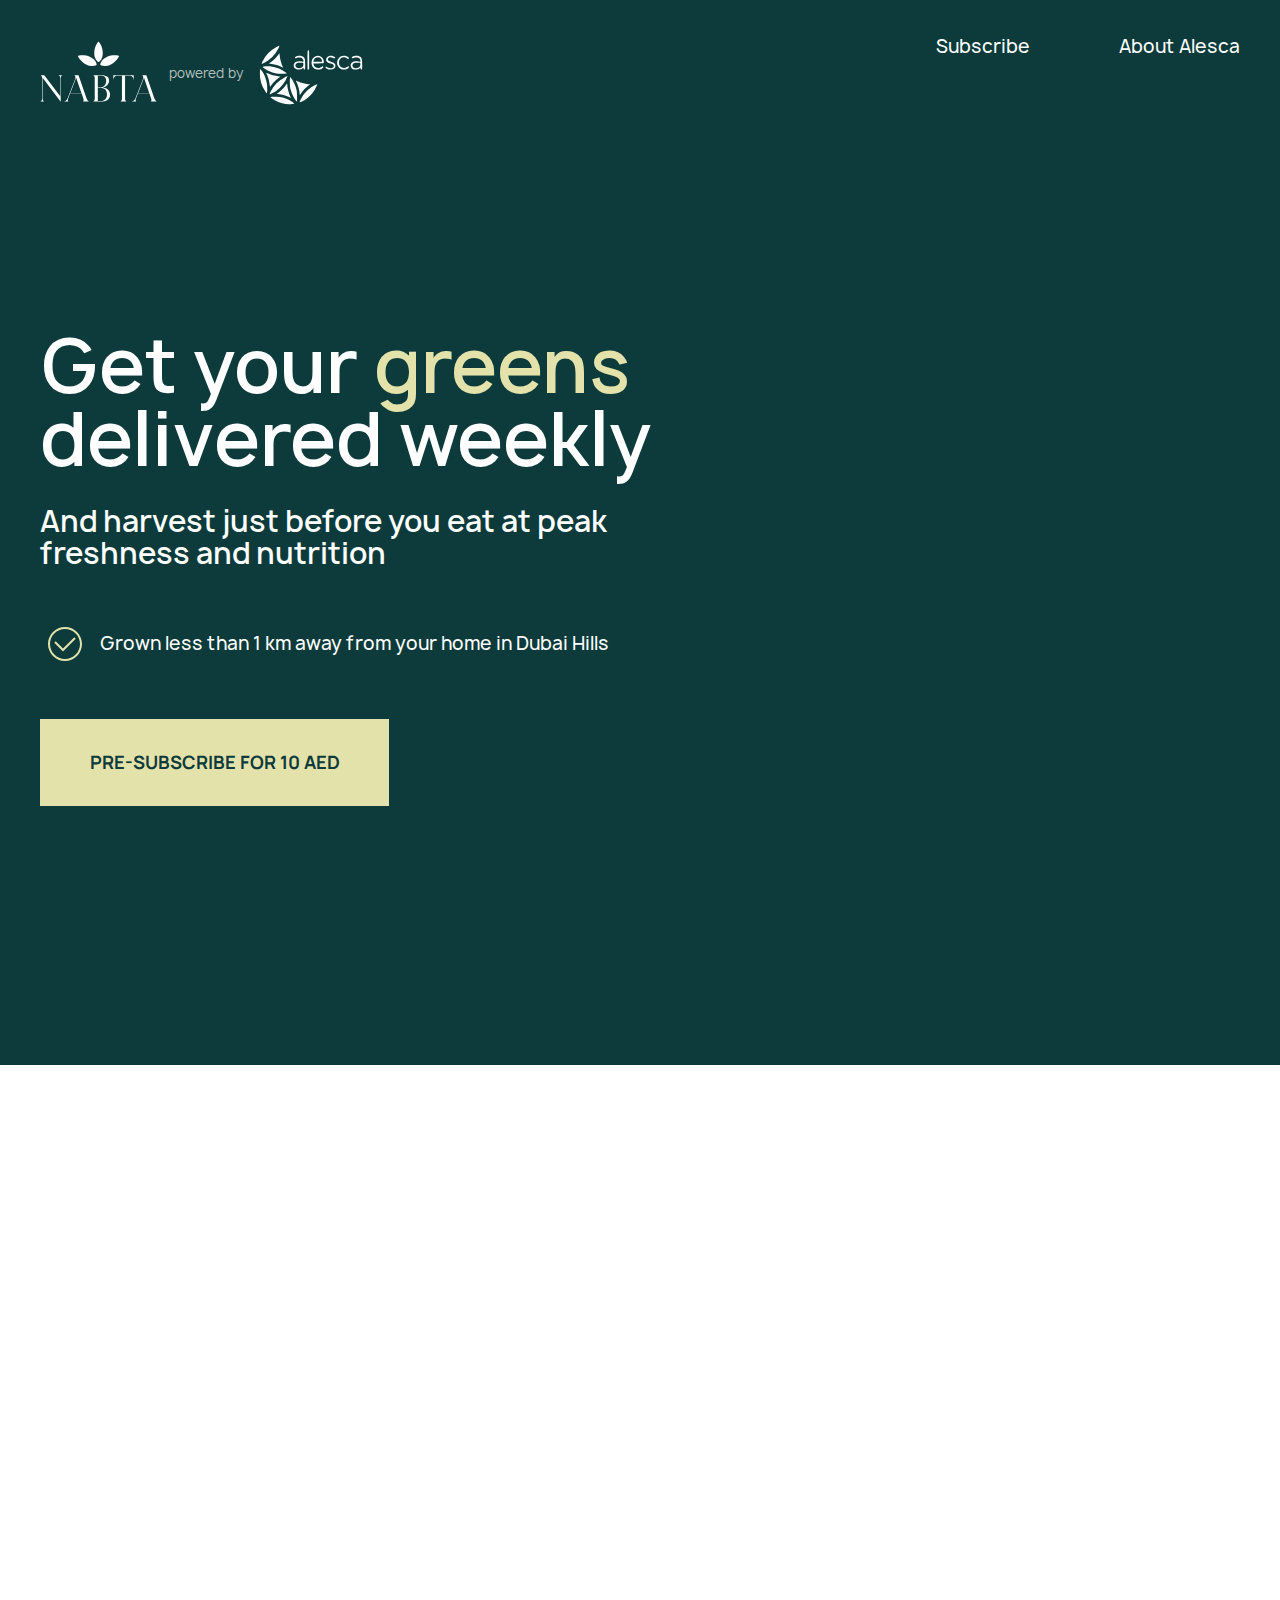
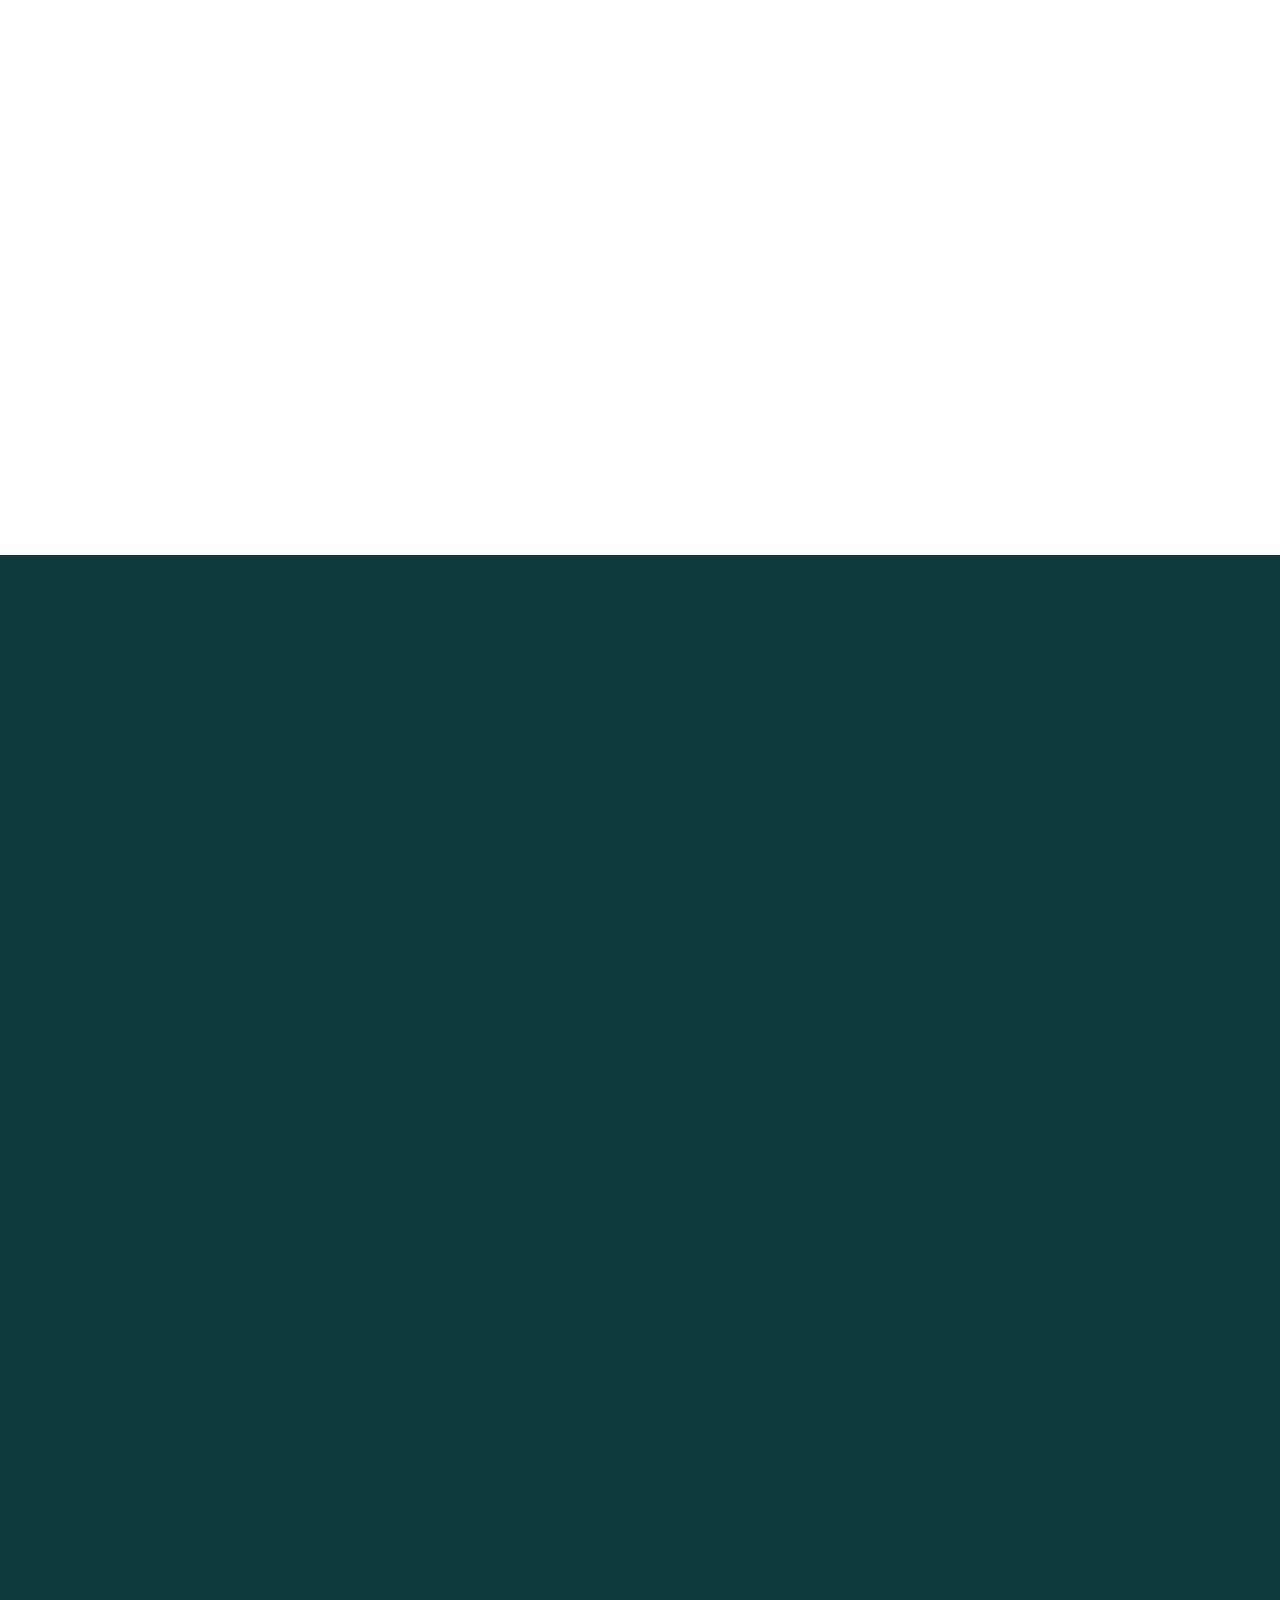
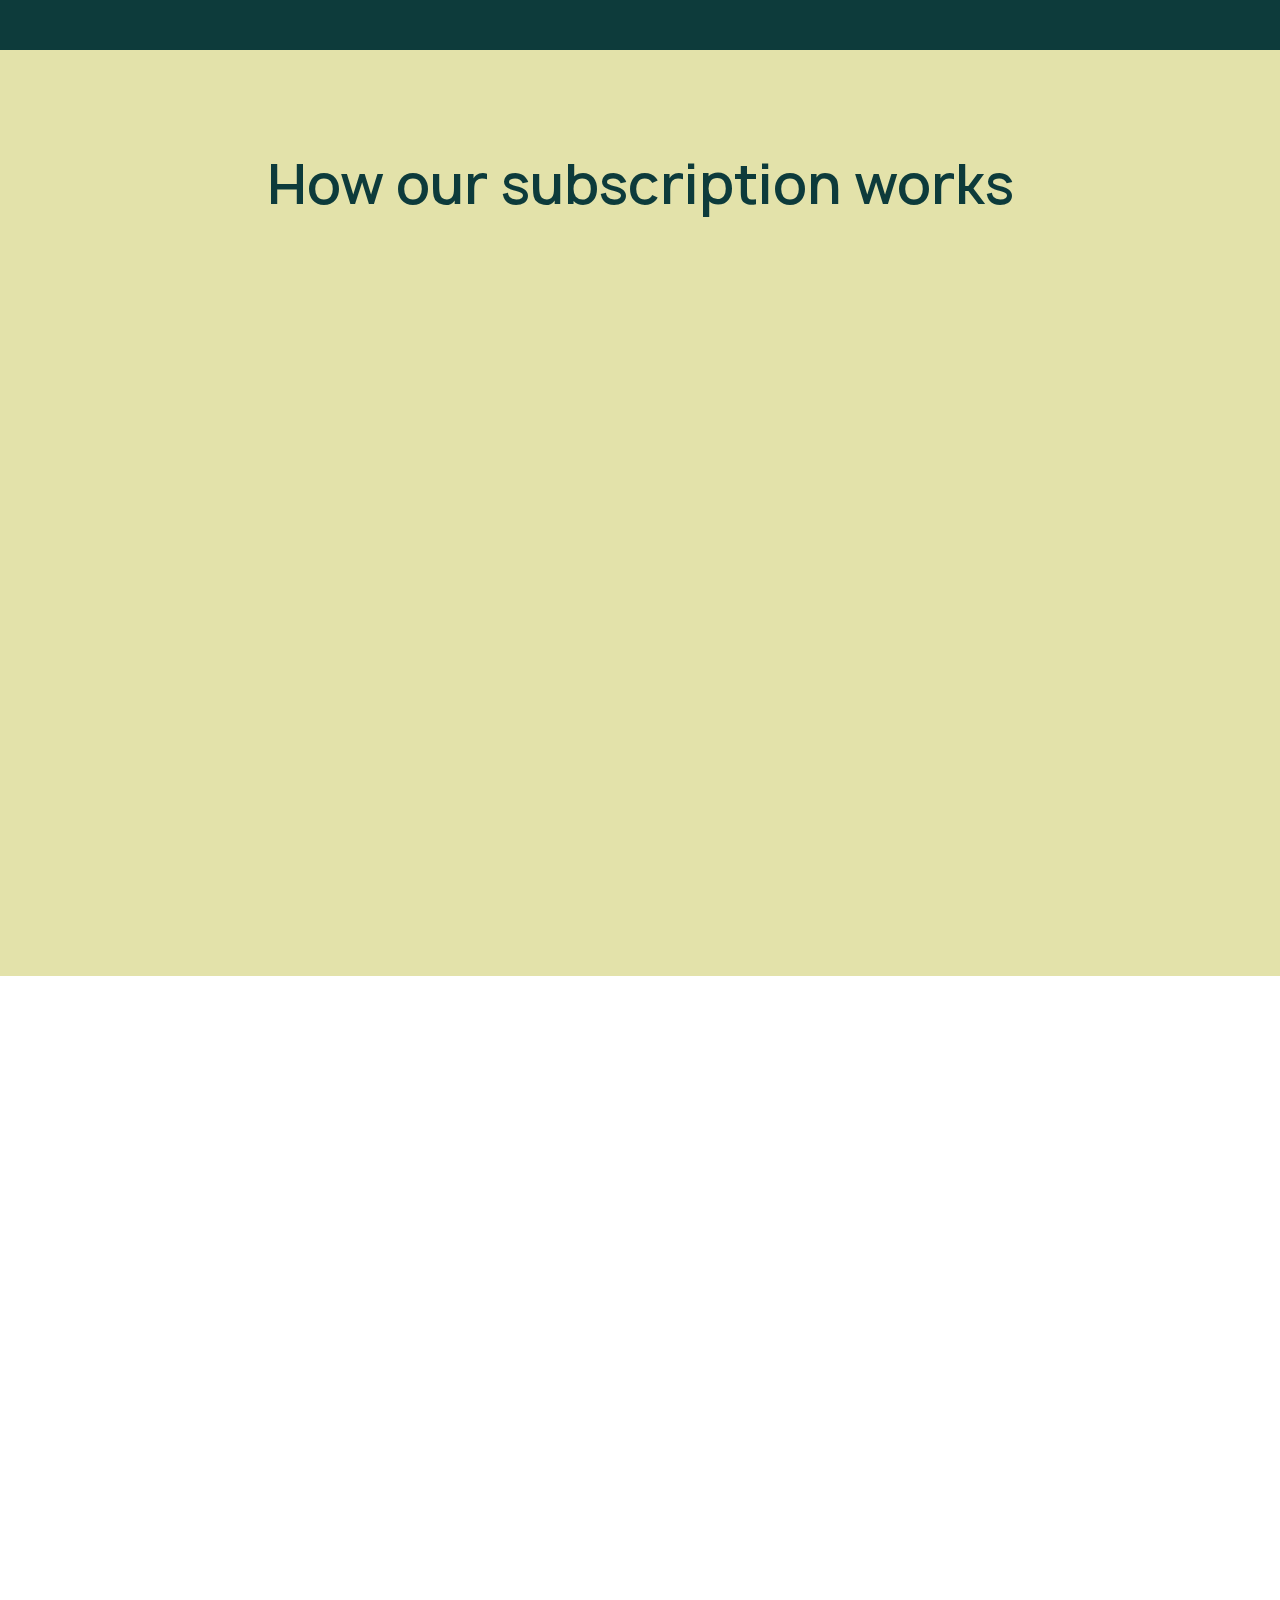
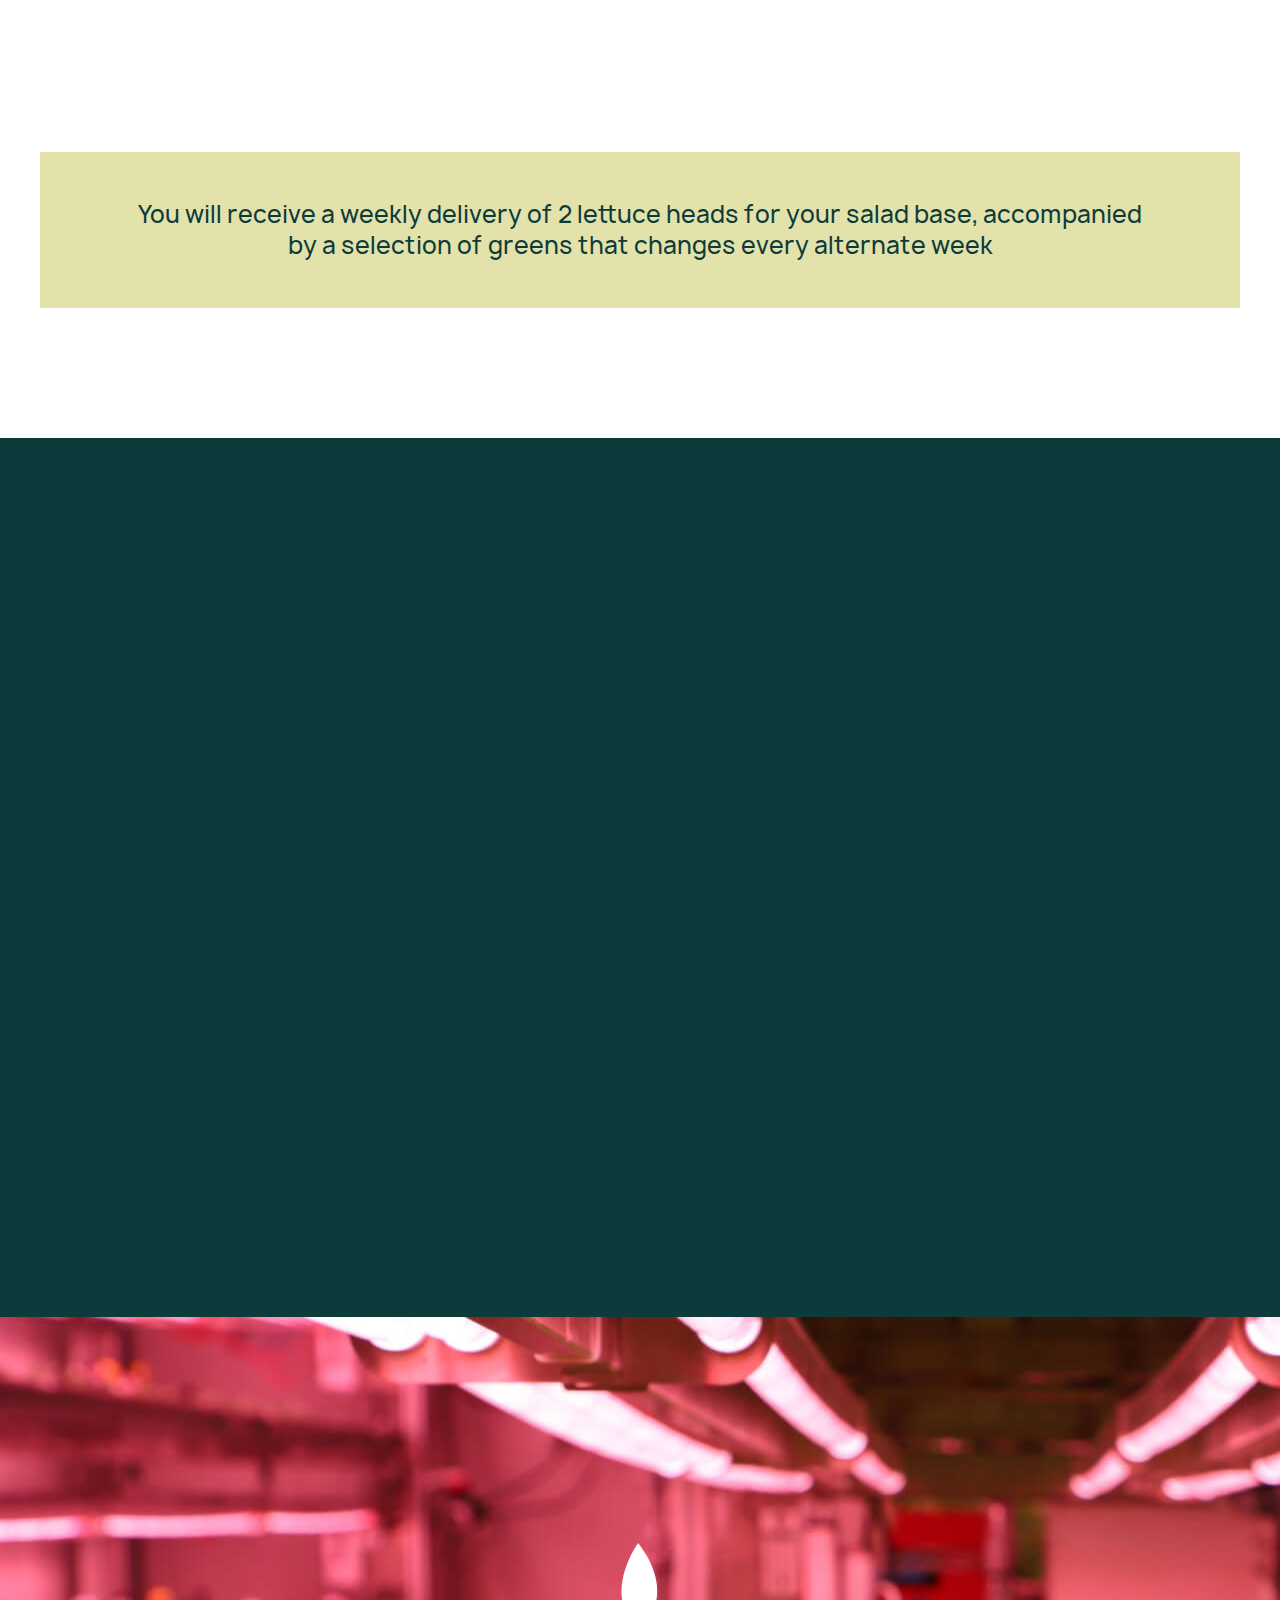
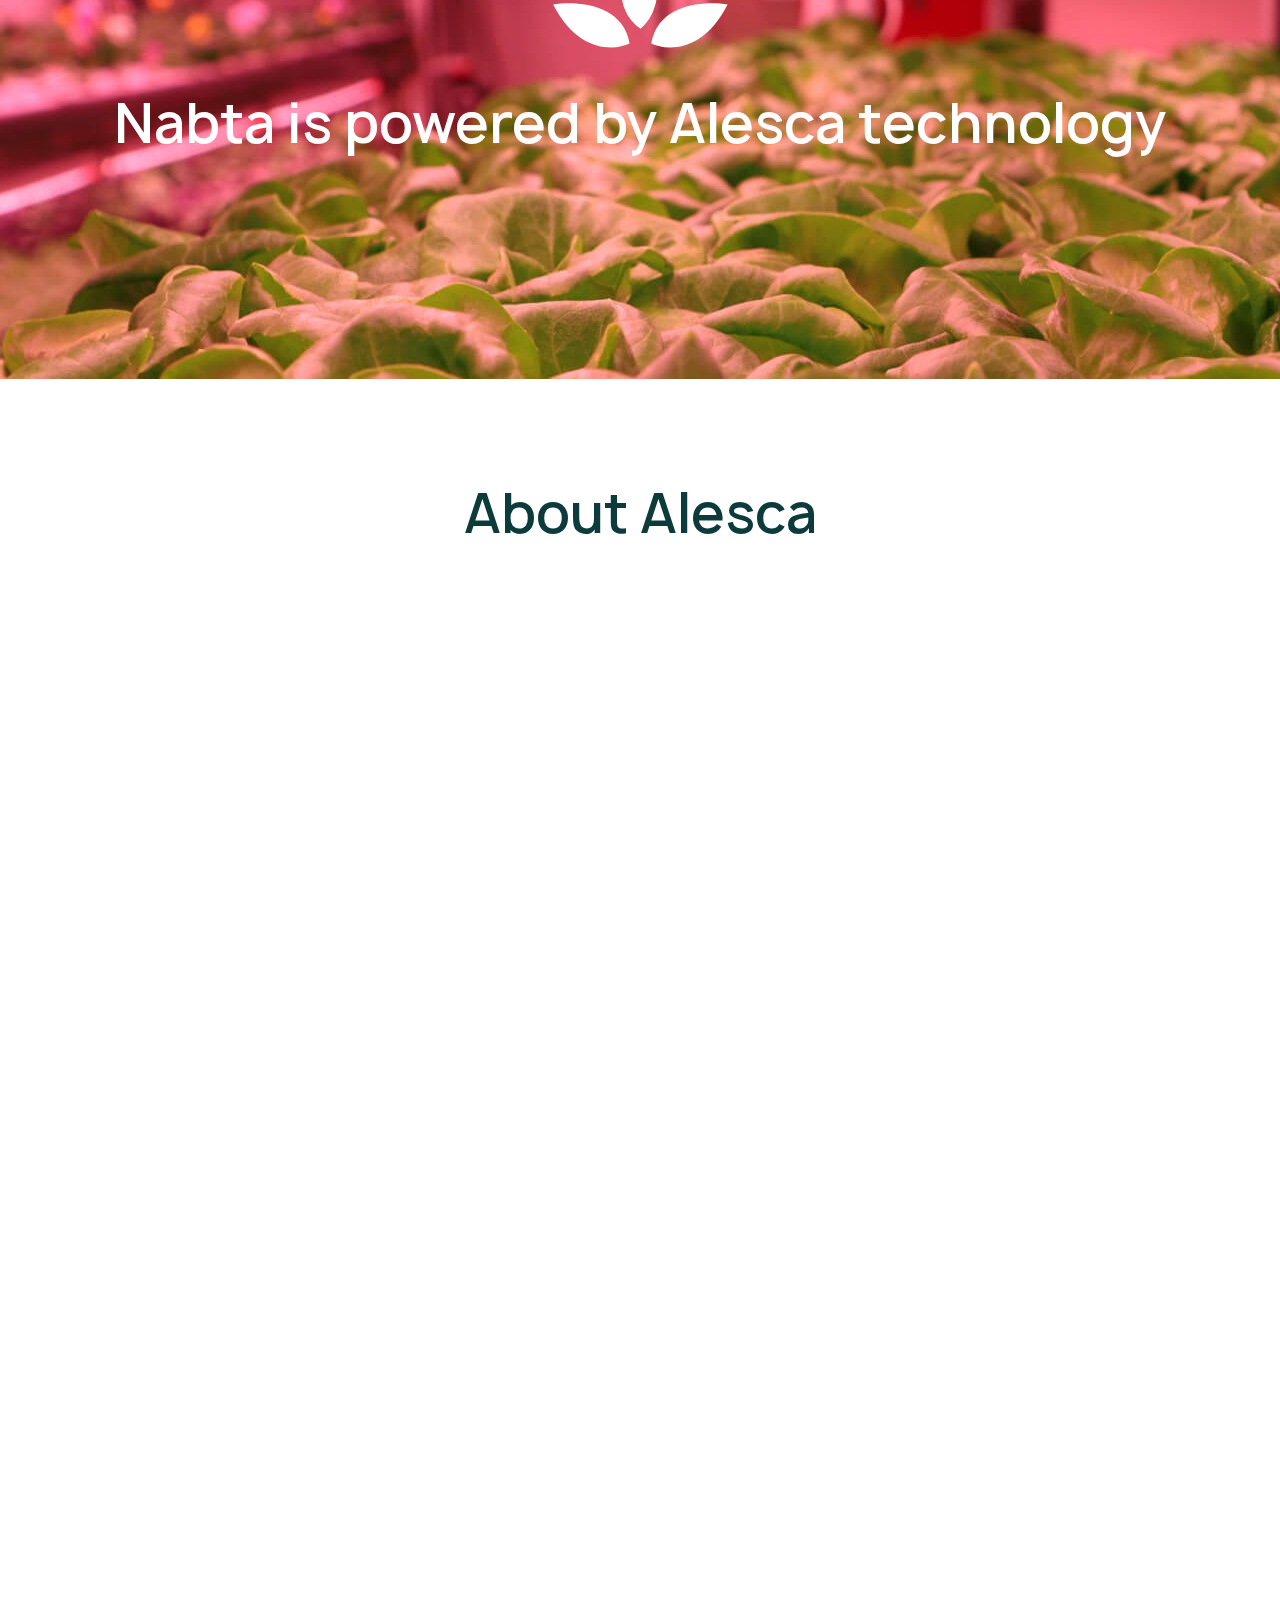
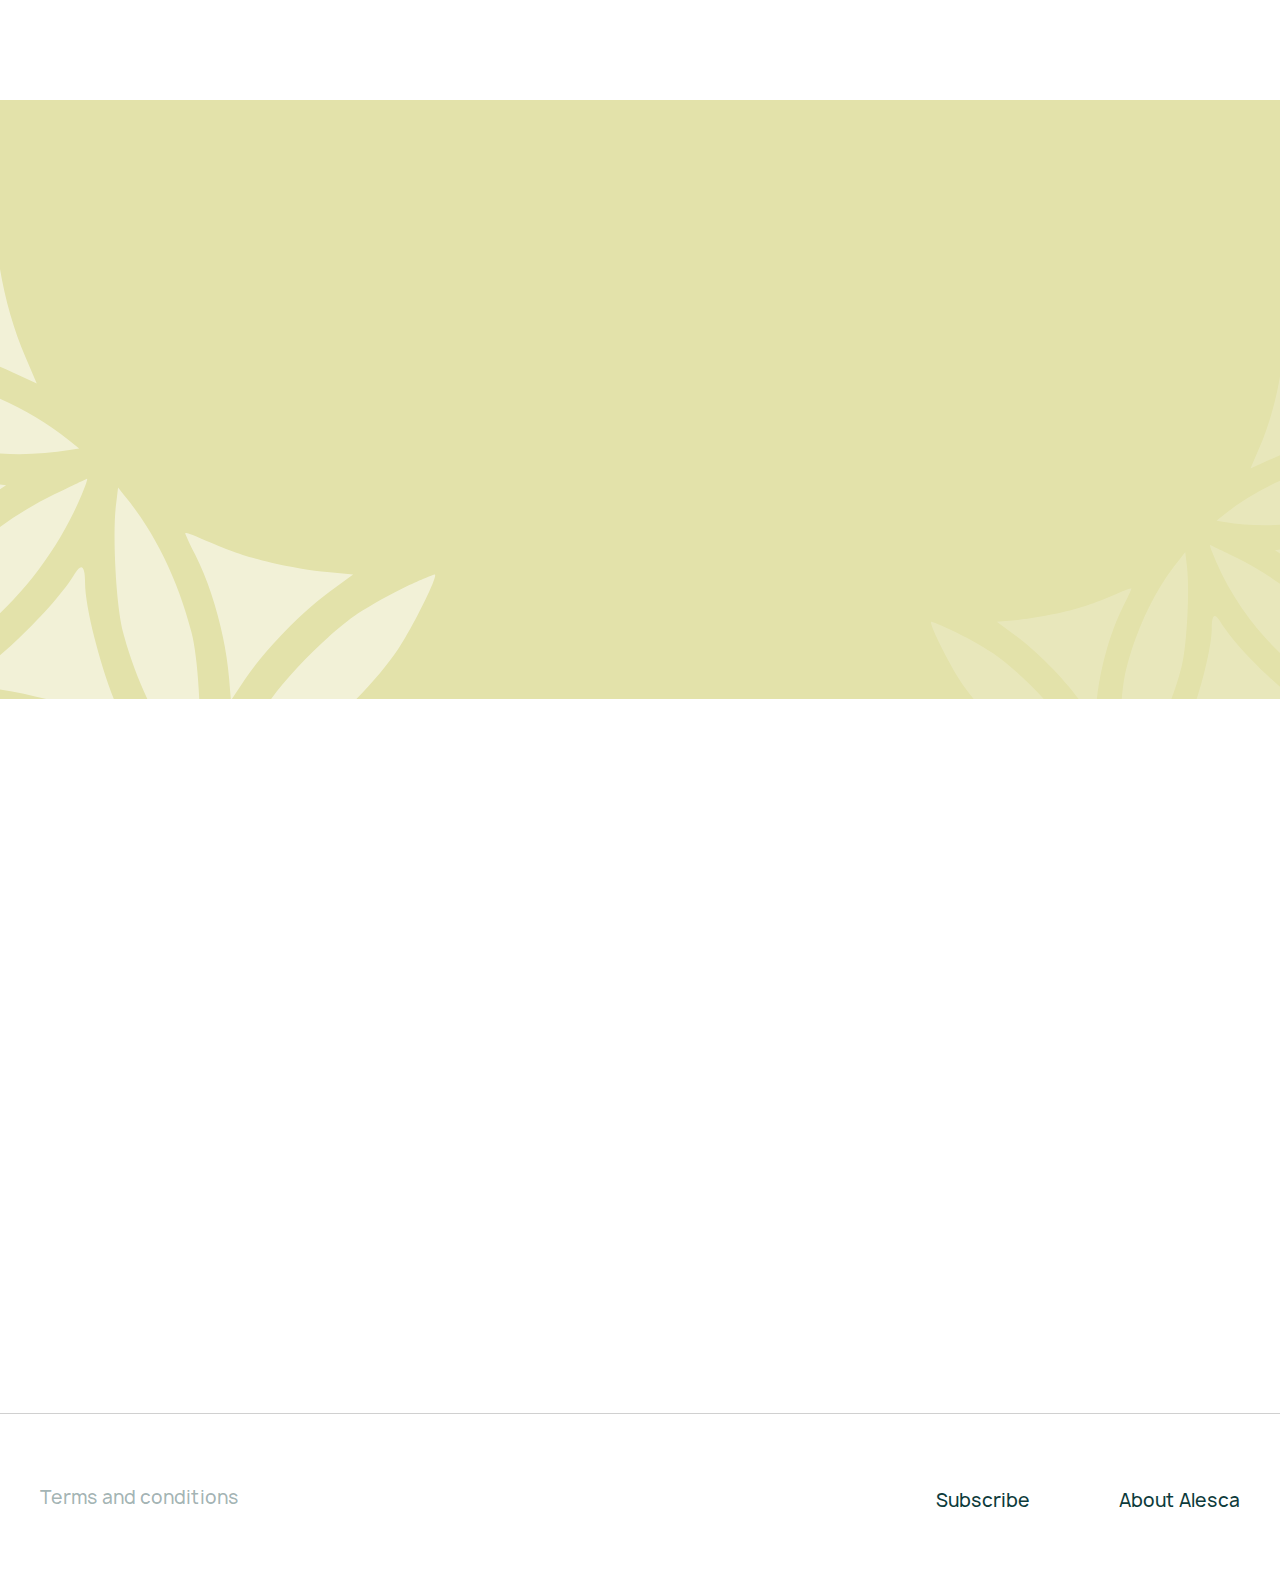
==== commit 90d81e8c: "bg fix" ====
--- a/app/index.html
+++ b/app/index.html
@@ -51,135 +51,121 @@
     }
   }
 
+
   .hero {
   min-height: calc(100vh - 105px);
   background-color: var(--primary-color);
-  background-image: url(../img/hero-bg.jpg);
+  background-image: url("../img/hero-bg.jpg");
   background-size: cover;
   background-repeat: no-repeat;
   padding-top: 170px;
-  padding-bottom: 100px
+  padding-bottom: 100px;
 }
-
-@supports (margin-bottom:clamp(5rem, 4.2788461538rem + 3.2051282051vw, 8.125rem)) {
+@supports (margin-bottom: clamp( 5rem , 4.2788461538rem  +  3.2051282051vw , 8.125rem )) {
   .hero {
-    margin-bottom: clamp(5rem, 4.2788461538rem + 3.2051282051vw, 8.125rem)
+    margin-bottom: clamp( 5rem , 4.2788461538rem  +  3.2051282051vw , 8.125rem );
   }
 }
-
-@supports not (margin-bottom:clamp(5rem, 4.2788461538rem + 3.2051282051vw, 8.125rem)) {
+@supports not (margin-bottom: clamp( 5rem , 4.2788461538rem  +  3.2051282051vw , 8.125rem )) {
   .hero {
-    margin-bottom: calc(5rem + 3.125 * (100vw - 22.5rem)/ 97.5)
+    margin-bottom: calc(5rem + 3.125 * (100vw - 22.5rem) / 97.5);
   }
 }
-
-@media screen and (max-width:1400px) {
+@media screen and (max-width: 1600px) {
   .hero {
-    background-position-x: 30%
+    background-image: url("../img/hero-bg-mobile.jpg");
   }
 }
-
-@media screen and (min-height:1000px) {
+@media screen and (min-height: 1000px) {
   .hero {
-    background-position: 60% center
+    background-position: 60% center;
   }
 }
-
-@media screen and (max-width:768px) {
+@media screen and (max-width: 768px) {
   .hero {
-    background-position-x: 41%;
-    padding-top: 120px
+    background-image: url("../img/hero-bg.jpg");
+    padding-top: 120px;
   }
 }
-
-@media screen and (max-width:360px) {
+@media screen and (max-width: 576px) {
   .hero {
-    background-position-x: 10%
+    background-position: 30%;
   }
 }
-
-.hero__title {
-  margin-bottom: 30px
-}
-
-@supports (font-size:clamp(2.5rem, 1.6923076923rem + 3.5897435897vw, 6rem)) {
-  .hero__title {
-    font-size: clamp(2.5rem, 1.6923076923rem + 3.5897435897vw, 6rem)
+@media screen and (max-width: 360px) {
+  .hero {
+    background-position-x: 10%;
   }
 }
-
-@supports not (font-size:clamp(2.5rem, 1.6923076923rem + 3.5897435897vw, 6rem)) {
+.hero__title {
+  margin-bottom: 30px;
+}
+@supports (font-size: clamp( 2.5rem , 1.6923076923rem  +  3.5897435897vw , 6rem )) {
   .hero__title {
-    font-size: calc(2.5rem + 3.5 * (100vw - 22.5rem)/ 97.5)
+    font-size: clamp( 2.5rem , 1.6923076923rem  +  3.5897435897vw , 6rem );
   }
 }
-
+@supports not (font-size: clamp( 2.5rem , 1.6923076923rem  +  3.5897435897vw , 6rem )) {
+  .hero__title {
+    font-size: calc(2.5rem + 3.5 * (100vw - 22.5rem) / 97.5);
+  }
+}
 .hero__btn {
-  min-width: 349px
+  min-width: 349px;
 }
-
-@media screen and (max-width:576px) {
-  .hero {
-    background-position: 30%
-  }
-
+@media screen and (max-width: 576px) {
   .hero__btn {
     min-width: unset;
-    width: 100%
+    width: 100%;
   }
 }
-
 .hero__info {
-  max-width: 823px
+  max-width: 823px;
 }
-
 .hero__inner {
-  min-height: inherit
+  min-height: inherit;
 }
-
 .hero__description {
   max-width: 608px;
-  line-height: 1.1
+  line-height: 1.1;
 }
-
-@supports (margin-bottom:clamp(2.1875rem, 1.8269230769rem + 1.6025641026vw, 3.75rem)) {
+@supports (margin-bottom: clamp( 2.1875rem , 1.8269230769rem  +  1.6025641026vw , 3.75rem )) {
   .hero__description {
-    margin-bottom: clamp(2.1875rem, 1.8269230769rem + 1.6025641026vw, 3.75rem)
+    margin-bottom: clamp( 2.1875rem , 1.8269230769rem  +  1.6025641026vw , 3.75rem );
   }
 }
-
-@supports not (margin-bottom:clamp(2.1875rem, 1.8269230769rem + 1.6025641026vw, 3.75rem)) {
+@supports not (margin-bottom: clamp( 2.1875rem , 1.8269230769rem  +  1.6025641026vw , 3.75rem )) {
   .hero__description {
-    margin-bottom: calc(2.1875rem + 1.5625 * (100vw - 22.5rem)/ 97.5)
+    margin-bottom: calc(2.1875rem + 1.5625 * (100vw - 22.5rem) / 97.5);
   }
 }
-
 .hero__notice {
   position: relative;
   line-height: 1.3;
-  gap: 10px
+  gap: 10px;
 }
-
-@supports (margin-bottom:clamp(2.1875rem, 1.8269230769rem + 1.6025641026vw, 3.75rem)) {
+@supports (margin-bottom: clamp( 2.1875rem , 1.8269230769rem  +  1.6025641026vw , 3.75rem )) {
   .hero__notice {
-    margin-bottom: clamp(2.1875rem, 1.8269230769rem + 1.6025641026vw, 3.75rem)
+    margin-bottom: clamp( 2.1875rem , 1.8269230769rem  +  1.6025641026vw , 3.75rem );
   }
 }
-
-@supports not (margin-bottom:clamp(2.1875rem, 1.8269230769rem + 1.6025641026vw, 3.75rem)) {
+@supports not (margin-bottom: clamp( 2.1875rem , 1.8269230769rem  +  1.6025641026vw , 3.75rem )) {
   .hero__notice {
-    margin-bottom: calc(2.1875rem + 1.5625 * (100vw - 22.5rem)/ 97.5)
+    margin-bottom: calc(2.1875rem + 1.5625 * (100vw - 22.5rem) / 97.5);
   }
 }
-
-@supports (font-size:clamp(1rem, 0.9423076923rem + 0.2564102564vw, 1.25rem)) {
+@supports (font-size: clamp( 1rem , 0.9423076923rem  +  0.2564102564vw , 1.25rem )) {
   .hero__notice {
-    font-size: clamp(1rem, .9423076923rem + .2564102564vw, 1.25rem)
+    font-size: clamp( 1rem , 0.9423076923rem  +  0.2564102564vw , 1.25rem );
   }
 }
-
-@supports not (font-size:clamp(1rem, 0.9423076923rem + 0.2564102564vw, 1.25rem)) {
+@supports not (font-size: clamp( 1rem , 0.9423076923rem  +  0.2564102564vw , 1.25rem )) {
   .hero__notice {
-    font-size: calc(1rem + .25 * (100vw - 22.5rem)/ 97.5)
+    font-size: calc(1rem + 0.25 * (100vw - 22.5rem) / 97.5);
   }
-}</style><link rel="stylesheet" href="css/vendor.css"><link rel="stylesheet" href="css/main.css"><script defer="defer" src="js/main.js"></script></head><body class="page__body"><div class="site-container"><header class="header color-white"><div class="container"><div class="header__inner flex justify-between"><div class="header__logos flex align-items-center"><a href="#" class="header__logo"><img src="img/svg/logos/nabta.svg" alt="Nabta Logo" width="117" height="60"> </a><span>powered by</span> <a href="" class="header__logo"><img src="img/svg/logos/alesca.svg" alt="Alesca Logo" width="112" height="67"></a></div><nav class="menu" data-menu><ul class="menu__list flex justify-between"><li class="menu__item"><a href="#" class="header__link primary-hover" data-scroll-to=".offer">Subscribe</a></li><li class="menu__item"><a href="#" class="header__link primary-hover" data-scroll-to=".about">About Alesca</a></li></ul></nav><button class="burger" aria-label="Open Menu" aria-expanded="false" data-burger><span class="burger__line"></span></button></div></div></header><main class="main"><section class="hero color-white"><div class="container hero__inner flex align-items-center"><div class="hero__info"><h1 class="hero__title font-semibold">Get your <span class="color-secondary">greens</span> delivered weekly</h1><p class="hero__description font-subtitle font-semibold">And harvest just before you eat at peak freshness and nutrition</p><div class="hero__notice flex align-items-center"><svg width="50" height="50" viewBox="0 0 50 50" fill="none" xmlns="http://www.w3.org/2000/svg"><path d="M25 42C15.6 42 8 34.4 8 25C8 15.6 15.6 8 25 8C34.4 8 42 15.6 42 25C42 34.4 34.4 42 25 42ZM25 10C16.7 10 10 16.7 10 25C10 33.3 16.7 40 25 40C33.3 40 40 33.3 40 25C40 16.7 33.3 10 25 10Z" fill="#E3E2AA"/><path d="M22.9998 32.4001L14.2998 23.7001L15.6998 22.3L22.9998 29.6L34.2998 18.3L35.6998 19.7001L22.9998 32.4001Z" fill="#E3E2AA"/></svg><p>Grown less than 1 km away from your home in Dubai Hills</p></div><button class="btn btn-primary hero__btn">Pre-subscribe for 10 AED</button></div></div></section><section class="difference section-offset"><div class="container"><h2 class="difference__title section-title section-title-with-margin centered" data-aos="fade-up">See the difference</h2><div class="difference__inner grid grid-cols-12"><div class="difference__items flex" data-aos="fade-up"><div class="difference__item flex align-items-center difference__item--question" data-aos="fade-up"><p>Worried where your greens are grown?</p></div><div class="difference__item flex align-items-center difference__item--answer color-white"><p>We grow ours around the corner in your community farm</p></div></div><div class="difference__items flex" data-aos="fade-up" data-aos-delay="150"><div class="difference__item flex align-items-center difference__item--question"><p>Worried about consuming chemicals and pesticides?</p></div><div class="difference__item flex align-items-center difference__item--answer color-white"><p>Our farm is a clean and pesticide-free environment</p></div></div><div class="difference__items flex" data-aos="fade-up" data-aos-delay="250"><div class="difference__item flex align-items-center difference__item--question"><p>Supermarket greens die in your fridge after 2 days?</p></div><div class="difference__item flex align-items-center difference__item--answer color-white"><p>Ours remain nice and fresh up to 10 days</p></div></div><div class="difference__items flex" data-aos="fade-up" data-aos-delay="350"><div class="difference__item flex align-items-center difference__item--question"><p>Supermarket greens loose most vitamins and nutrients by the time you eat them?</p></div><div class="difference__item flex align-items-center difference__item--answer color-white"><p>Harvest ours just before you eat at peak freshness and nutrition</p></div></div><div class="difference__items flex" data-aos="fade-up" data-aos-delay="450"><div class="difference__item flex align-items-center difference__item--question"><p>Keep forgetting to buy ingredients for your salad or smoothie?</p></div><div class="difference__item flex align-items-center difference__item--answer color-white"><p>Cross it out of your grocery list. It’s on us!</p></div></div><div class="difference__items flex" data-aos="fade-up" data-aos-delay="550"><div class="difference__item flex align-items-center difference__item--question"><p>Other greens all taste the same?</p></div><div class="difference__item flex align-items-center difference__item--answer color-white"><p>Just try ours once and taste the difference</p></div></div></div></div></section><section class="benefits section-offset section-padding-top color-white"><div class="container"><div class="benefits__inner grid"><div class="benefits__list grid" data-aos="fadeup"><div class="benefits__item flex align-items-center"><svg class="align-self-start" width="88" height="88" viewBox="0 0 88 88" fill="none" xmlns="http://www.w3.org/2000/svg"><circle cx="44" cy="44" r="43.5" stroke="#E3E2AA"/><path d="M40.2058 66C42.0334 66 43.515 64.5184 43.515 62.6907C43.515 60.8631 42.0334 59.3815 40.2058 59.3815C38.3781 59.3815 36.8965 60.8631 36.8965 62.6907C36.8965 64.5184 38.3781 66 40.2058 66Z" stroke="#E3E2AA" stroke-width="2" stroke-linecap="round" stroke-linejoin="round"/><path d="M55.0983 66C56.926 66 58.4076 64.5184 58.4076 62.6907C58.4076 60.8631 56.926 59.3815 55.0983 59.3815C53.2707 59.3815 51.7891 60.8631 51.7891 62.6907C51.7891 64.5184 53.2707 66 55.0983 66Z" stroke="#E3E2AA" stroke-width="2" stroke-linecap="round" stroke-linejoin="round"/><path d="M48.0821 33.0394C47.5743 30.9994 46.5878 29.1097 45.2045 27.5267C43.8211 25.9437 42.0806 24.7129 40.127 23.9363C38.1734 23.1597 36.0629 22.8596 33.9703 23.0608C31.8776 23.262 29.863 23.9587 28.0932 25.0933C26.3233 26.2279 24.8492 27.7677 23.7927 29.5852C22.7363 31.4028 22.128 33.4459 22.0181 35.5453C21.9082 37.6447 22.3 39.7401 23.1609 41.658C24.0219 43.5759 25.3272 45.2612 26.969 46.5743M35.2422 36.2825L40.2061 31.3186M41.8607 52.7958V49.4865H36.8968C35.1414 49.4865 33.458 50.1838 32.2168 51.425C30.9756 52.6662 30.2783 54.3497 30.2783 56.105V62.7236" stroke="#E3E2AA" stroke-width="2" stroke-linecap="round" stroke-linejoin="round"/><path d="M65.0252 62.6907V46.1444C65.0252 45.2667 64.6766 44.425 64.056 43.8043C63.4354 43.1837 62.5936 42.8351 61.716 42.8351H45.1696C44.2919 42.8351 43.4502 43.1837 42.8296 43.8043C42.209 44.425 41.8604 45.2667 41.8604 46.1444V52.7629" stroke="#E3E2AA" stroke-width="2" stroke-linecap="round" stroke-linejoin="round"/></svg><h3 class="benefits__subtitle font-semibold">Delivered weekly</h3></div><div class="benefits__item flex align-items-center"><svg class="align-self-start" width="88" height="88" viewBox="0 0 88 88" fill="none" xmlns="http://www.w3.org/2000/svg"><circle cx="44" cy="44" r="43.5" stroke="#E3E2AA"/><path d="M57.3727 35.2918C57.3727 32.2093 57.3727 29.1269 57.1569 27.0925C57.1585 26.5939 57.0392 26.1023 56.8091 25.66C56.579 25.2176 56.245 24.8377 55.8359 24.5528C55.4267 24.2679 54.9545 24.0865 54.4598 24.0242C53.9651 23.9619 53.4627 24.0205 52.9956 24.195C46.3375 26.1061 32.7439 30.8839 27.0414 39.0832C20.8765 47.7757 25.6235 57.732 27.8737 61.6159C28.2015 62.1649 28.6489 62.6329 29.1826 62.9851C29.7163 63.3373 30.3225 63.5647 30.9561 63.6503C33.7944 64.1619 36.6933 64.245 39.5561 63.8969" stroke="#E3E2AA" stroke-width="2" stroke-linecap="round" stroke-linejoin="round"/><path d="M37.9222 48.947C34.8192 53.5199 31.9588 58.2528 29.353 63.1262M55.3997 64.0201C55.0611 64.1426 54.6903 64.1426 54.3517 64.0201C51.781 63.0018 49.5752 61.2351 48.0199 58.9489C46.4646 56.6627 45.6315 53.9622 45.6284 51.1972V45.4946C45.6321 45.2989 45.6755 45.1061 45.7559 44.9276C45.8362 44.7491 45.9519 44.5888 46.096 44.4563C46.24 44.3238 46.4094 44.2218 46.5939 44.1566C46.7784 44.0913 46.9743 44.0642 47.1696 44.0767H62.5818C62.9554 44.0846 63.3115 44.2365 63.5757 44.5007C63.84 44.7649 63.9919 45.121 63.9997 45.4946V51.1972C64.0065 53.948 63.1915 56.6382 61.6593 58.9229C60.127 61.2075 57.9474 62.9824 55.3997 64.0201Z" stroke="#E3E2AA" stroke-width="2" stroke-linecap="round" stroke-linejoin="round"/></svg><h3 class="benefits__subtitle font-semibold">Pesticide-free</h3></div><div class="benefits__item flex align-items-center"><svg class="align-self-start" width="88" height="88" viewBox="0 0 88 88" fill="none" xmlns="http://www.w3.org/2000/svg"><circle cx="44" cy="44" r="43.5" stroke="#E3E2AA"/><g clip-path="url(#clip0_273_157)"><path d="M55.2369 31.8336C59.3137 33.5758 63.8988 33.7106 68.071 32.2111M32.2111 68.0709C33.7093 63.8856 33.5745 59.2894 31.8337 55.1991C30.4711 51.9423 30.1024 48.3551 30.7741 44.8892C31.4458 41.4233 33.1278 38.2336 35.6084 35.7216C38.1513 33.205 41.3823 31.4975 44.8942 30.8145" stroke="#E3E2AA" stroke-width="2" stroke-linecap="round" stroke-linejoin="round"/><path d="M42.0258 56.2565C45.5547 55.5677 48.7996 53.8467 51.3493 51.3116M51.3493 51.3116C53.8343 48.8023 55.5192 45.6124 56.1911 42.1454C56.863 38.6784 56.4917 35.09 55.124 31.834C53.4187 27.7428 53.3243 23.1579 54.8598 19M51.3493 51.3116L35.7597 35.722M19 54.8598C23.1739 53.3532 27.7662 53.5018 31.834 55.275" stroke="#E3E2AA" stroke-width="2" stroke-linecap="round" stroke-linejoin="round"/></g><defs><clipPath id="clip0_273_157"><rect width="50" height="50" fill="white" transform="translate(19 19)"/></clipPath></defs></svg><h3 class="benefits__subtitle font-semibold">Full of vitamins</h3></div><div class="benefits__item flex align-items-center"><svg width="88" height="88" viewBox="0 0 88 88" fill="none" xmlns="http://www.w3.org/2000/svg"><circle cx="44" cy="44" r="43.5" stroke="#E3E2AA"/><path d="M43.0519 59.6027L43.0513 59.6022C35.1122 52.6559 31.1536 46.4207 31.1536 40.9732C31.1536 37.5732 32.5042 34.3125 34.9084 31.9084C37.3125 29.5042 40.5732 28.1536 43.9732 28.1536C45.6567 28.1536 47.3237 28.4852 48.8791 29.1294C50.4344 29.7737 51.8477 30.7179 53.0381 31.9084C54.2285 33.0988 55.1728 34.512 55.817 36.0673C56.4613 37.6227 56.7929 39.2897 56.7929 40.9732C56.7929 46.5495 52.6436 52.9508 44.3213 60.0991L43.0519 59.6027ZM43.0519 59.6027L43.6247 60.0988L43.6251 60.0991M43.0519 59.6027L43.6251 60.0991M43.6251 60.0991C43.722 60.1824 43.8455 60.2282 43.9732 60.2282M43.6251 60.0991L43.9732 60.2282M43.9732 60.2282C44.1009 60.2282 44.2244 60.1824 44.3213 60.0991L43.9732 60.2282ZM45.6262 61.6192L45.7239 61.733L45.6262 61.6192C45.1654 62.015 44.5779 62.2324 43.9705 62.2319C43.3631 62.2314 42.7761 62.013 42.316 61.6165C42.316 61.6164 42.3159 61.6164 42.3158 61.6163L41.7362 61.1133C33.3555 53.779 29.15 47.0909 29.15 40.9732C29.15 37.0419 30.7117 33.2715 33.4916 30.4916C36.2715 27.7117 40.0419 26.15 43.9732 26.15C47.9046 26.15 51.6749 27.7117 54.4548 30.4916C57.2347 33.2715 58.7964 37.0419 58.7964 40.9732C58.7964 47.2309 54.396 54.0877 45.6262 61.6192ZM43.9732 35.3643C45.4608 35.3643 46.8874 35.9552 47.9393 37.0071C48.9912 38.059 49.5821 39.4856 49.5821 40.9732C49.5821 42.4608 48.9912 43.8874 47.9393 44.9393C46.8874 45.9912 45.4608 46.5821 43.9732 46.5821C42.4856 46.5821 41.059 45.9912 40.0071 44.9393C38.9552 43.8874 38.3643 42.4608 38.3643 40.9732C38.3643 39.4856 38.9552 38.059 40.0071 37.0071C41.059 35.9552 42.4856 35.3643 43.9732 35.3643ZM43.9732 37.3679C43.017 37.3679 42.1 37.7477 41.4238 38.4238C40.7477 39.1 40.3679 40.017 40.3679 40.9732C40.3679 41.9294 40.7477 42.8465 41.4238 43.5226C42.1 44.1987 43.017 44.5786 43.9732 44.5786C44.9294 44.5786 45.8465 44.1987 46.5226 43.5226C47.1987 42.8465 47.5786 41.9294 47.5786 40.9732C47.5786 40.017 47.1987 39.1 46.5226 38.4238C45.8465 37.7477 44.9294 37.3679 43.9732 37.3679Z" fill="#" stroke="#E3E2AA" stroke-width="1.6"/></svg><h3 class="benefits__subtitle font-semibold">Grown in Dubai Hills</h3></div><div class="benefits__item flex align-items-center"><svg class="align-self-start" width="88" height="88" viewBox="0 0 88 88" fill="none" xmlns="http://www.w3.org/2000/svg"><circle cx="44" cy="44" r="43.5" stroke="#E3E2AA"/><path d="M55.911 61.544L61.281 42.544C61.3651 42.2465 61.3791 41.9336 61.3219 41.6299C61.2646 41.3261 61.1378 41.0397 60.9513 40.7932C60.7648 40.5467 60.5236 40.3468 60.2468 40.2092C59.97 40.0715 59.6651 39.9999 59.356 40H47.875C47.7104 40 47.548 39.9629 47.3997 39.8914C47.2515 39.8199 47.1213 39.7159 47.0188 39.5871C46.9164 39.4583 46.8443 39.308 46.808 39.1475C46.7716 38.987 46.772 38.8204 46.809 38.66L47.309 36.496C47.767 34.511 47.914 32.466 47.745 30.436L47.653 29.333C47.5544 28.1497 47.0396 27.0396 46.2 26.2C45.432 25.4318 44.3903 25.0002 43.304 25H43.064C42.407 25 41.802 25.356 41.484 25.93L38.825 30.715C37.633 32.861 35.8561 34.6244 33.701 35.8L27.042 39.43C26.7263 39.6023 26.4629 39.8565 26.2795 40.1659C26.0961 40.4752 25.9996 40.8284 26 41.188V61C26 61.5304 26.2107 62.0391 26.5858 62.4142C26.9609 62.7893 27.4696 63 28 63H53.987C54.4225 62.9999 54.846 62.8576 55.1933 62.5948C55.5406 62.332 55.7925 61.9631 55.911 61.544Z" stroke="#E3E2AA" stroke-width="2" stroke-linecap="round" stroke-linejoin="round"/></svg><h3 class="benefits__subtitle font-semibold">Tasty and hustle-free</h3></div><button class="btn btn-primary benefits__btn">See how it’s grown</button></div><div class="benefits__info flex" data-aos="fadeup"><h2 class="benefits__title section-title color-white">We deliver a variety of leafy <span class="color-secondary">greens</span> to your doorstep in Dubai Hills every week</h2></div></div></div></section><section class="subscription section-offset section-padding-top bg-secondary color-primary"><div class="container"><h2 class="subscription__title section-title section-title-with-margin centered">How our subscription works</h2><div class="subscription__inner grid grid-cols-12"><ol class="subscription__list flex align-items-start"><li class="subscription__item" data-aos="fadeup"><div class="subscription__info grid"><h3 class="subscription__subtitle">Step 1</h3><p class="subscription__description">Choose a subscription type</p></div></li><li class="subscription__item" data-aos-delay="150" data-aos="fadeup"><div class="subscription__info grid"><h3 class="subscription__subtitle">Step 2</h3><p class="subscription__description">Fill in your details</p></div></li><li class="subscription__item" data-aos-delay="250" data-aos="fadeup"><div class="subscription__info grid"><h3 class="subscription__subtitle">Step 3</h3><p class="subscription__description">Make a payment</p></div></li><li class="subscription__item" data-aos-delay="350" data-aos="fadeup"><div class="subscription__info grid"><h3 class="subscription__subtitle">Step 4</h3><p class="subscription__description">Receive a WhatsApp confirmation</p></div></li><li class="subscription__item" data-aos-delay="450" data-aos="fadeup"><div class="subscription__info grid"><h3 class="subscription__subtitle">Step 5</h3><p class="subscription__description">Choose the day  and time of delivery</p></div><div class="subscription__notice"><p>Delivery options are predetermined farming to harvesting schedule</p></div></li><li class="subscription__item" data-aos-delay="550" data-aos="fadeup"><div class="subscription__info grid bg-primary"><h3 class="subscription__subtitle">Step 6</h3><p class="subscription__description">Receive your leafy greens at your door step</p></div></li></ol></div></div></section><section class="packages section-padding-top"><div class="container"><h2 class="section-title packages__title section-title-with-margin centered" data-aos="fadeup">Our greens package selection</h2><div class="packages__inner grid grid-cols-12"><ul class="packages__list grid"><li class="packages__item grid" data-aos="fadeup"><h3 class="packages__subtitle font-semibold centered">Italian Mix</h3><div class="packages__images grid"><div class="packages__image"><picture><source srcset="img/plant-1.webp" type="image/webp"><img loading="lazy" src="img/plant-1.png" alt="Lollo Rosso Letuce" width="127" height="127"></picture></div><div class="packages__image"><picture><source srcset="img/plant-3.webp" type="image/webp"><img loading="lazy" src="img/plant-3.png" alt="Lollo Bionda Lettuce" width="127" height="127"></picture></div><div class="packages__image"><picture><source srcset="img/plant-2.webp" type="image/webp"><img loading="lazy" src="img/plant-2.png" alt="Super Kale" class="packages__image" width="127" height="127"></picture></div><div class="packages__image"><picture><source srcset="img/plant-4.webp" type="image/webp"><img loading="lazy" src="img/plant-4.png" alt="Fragrant Basil" class="packages__image" width="127" height="127"></picture></div></div><div class="packages__info grid"><div class="packages__info-items"><div class="packages__info-item grid"><span class="packages__count font-medium">1 head</span><h4 class="packages__name font-medium">Lollo Rosso Lettuce</h4></div><div class="packages__info-item grid"><span class="packages__count font-medium">1 head</span><h4 class="packages__name font-medium">Lollo Bionda Lettuce</h4></div><div class="packages__info-item grid"><span class="packages__count font-medium">1 head</span><h4 class="packages__name font-medium">Super Kale</h4></div><div class="packages__info-item grid"><span class="packages__count font-medium">1 head</span><h4 class="packages__name font-medium">Fragrant Basil</h4></div></div><div class="packages__info-weights"><p class="packages__weight">Approx 100 gr</p><p class="packages__weight">Approx 150 gr</p></div></div></li><li class="packages__item grid" data-aos="fadeup"><h3 class="packages__subtitle font-semibold centered">Asian Mix</h3><div class="packages__images grid"><div class="packages__image"><picture><source srcset="img/plant-1.webp" type="image/webp"><img loading="lazy" src="img/plant-1.png" alt="Lollo Rosso Letuce" width="127" height="127"></picture></div><div class="packages__image"><picture><source srcset="img/plant-3.webp" type="image/webp"><img loading="lazy" src="img/plant-3.png" alt="Lollo Bionda Lettuce" width="127" height="127"></picture></div><div class="packages__image"><picture><source srcset="img/plant-5.webp" type="image/webp"><img loading="lazy" src="img/plant-5.png" alt="Green Bok Choy" width="127" height="127"></picture></div><div class="packages__image"><picture><source srcset="img/plant-6.webp" type="image/webp"><img loading="lazy" src="img/plant-6.png" class="image" width="127" height="127" alt="Mighty Spinach"></picture></div></div><div class="packages__info grid"><div class="packages__info-items"><div class="packages__info-item grid"><span class="packages__count font-medium">1 head</span><h4 class="packages__name font-medium">Lollo Rosso Lettuce</h4></div><div class="packages__info-item grid"><span class="packages__count font-medium">1 head</span><h4 class="packages__name font-medium">Lollo Bionda Lettuce</h4></div><div class="packages__info-item grid"><span class="packages__count font-medium">1 head</span><h4 class="packages__name font-medium">Green Bok Choy</h4></div><div class="packages__info-item grid"><span class="packages__count font-medium">1 head</span><h4 class="packages__name font-medium">Mighty Spinach</h4></div></div><div class="packages__info-weights"><p class="packages__weight">Approx 100 gr</p><p class="packages__weight">Approx 150 gr</p></div></div></li></ul><div class="packages__notice bg-secondary color-primary centered"><p>You will receive a weekly delivery of 2 lettuce heads for your salad base, accompanied by a selection of greens that changes every alternate week</p></div></div></div></section><section class="offer section-padding-top color-white bg-primary section-offset"><div class="container"><div class="offer__inner grid grid-cols-12" data-aos="fadeup"><h2 class="offer__title section-title">Get your subscription</h2><div class="offer__info" data-aos="fadeup"><p class="offer__subtitle font-semibold">Subscriptions will become effective on the 2nd of January 2024</p><div class="offer__notice grid"><p>However you can make an early-bird pre-booking for 10 AED only now and get a free community farm tour*</p><p class="offer__remark">*first 100 subscribers</p></div></div><ul class="offer__list grid grid-cols-12"><li class="offer__item grid" data-aos="fadeup"><h3 class="offer__duration font-semibold">1 month</h3><div class="offer__prices color-secondary"><p class="offer__price">75 AED</p></div><button class="btn btn-primary offer__btn">pre-book now for 10 AED</button></li><li class="offer__item grid" data-aos="fadeup" data-aos-delay="150"><h3 class="offer__duration font-semibold">3 months</h3><div class="offer__prices flex color-secondary"><p class="offer__price offer__price--old">225 AED</p><p class="offer__price">75 AED</p></div><button class="btn btn-primary offer__btn">pre-book now for 10 AED</button><div class="offer__sale font-semibold bg-secondary color-primary"> — 12%</div></li><li class="offer__item grid" data-aos="fadeup" data-aos-delay="250"><h3 class="offer__duration font-semibold">6 months</h3><div class="offer__prices flex color-secondary"><p class="offer__price offer__price--old">450 AED</p><p class="offer__price">350 AED</p></div><button class="btn btn-primary offer__btn">pre-book now for 10 AED</button><div class="offer__sale font-semibold bg-secondary color-primary"> — 23%</div></li><li class="offer__detail centered" data-aos="fadeup" data-aos-delay="350">We want to keep the process hassle-free for you, that’s why subscription renews automatically, but you can cancel it anytime</li></ul></div></div></section><section class="powered color-white"><div class="container powered__inner grid"><div class="powered__info grid"><svg xmlns="http://www.w3.org/2000/svg" width="191" height="116" viewBox="0 0 191 116" fill="none"><path d="M93.0933 0C80.0274 18.7821 62.2252 62.226 95.5431 85.7445C108.609 75.1285 126.411 43.1172 93.0933 0Z" fill="white"/><path d="M182.573 61.5562C160.001 57.8161 113.121 60.3826 106.178 100.57C121.375 107.815 157.928 110.155 182.573 61.5562Z" fill="white"/><path d="M8.18328 61.5562C30.7553 57.8161 77.635 60.3826 84.5775 100.57C69.3812 107.815 32.8277 110.155 8.18328 61.5562Z" fill="white"/></svg><h2 class="powered__title section-title centered">Nabta is powered by Alesca technology</h2></div></div></section><section class="about section-padding-top section-offset color-white"><div class="container"><h2 class="about__title section-title section-title-with-margin color-primary centered">About Alesca</h2><div class="about__inner align-items-start grid grid-cols-12"><div class="about__img ibg" data-aos="fadeup"><picture><source media="(max-width: 1400px)" srcset="img/plants-mobile.webp"><source media="(max-width: 1400px)" srcset="img/plants-mobile.jpg"><source srcset="img/plants-mobile.webp" type="image/webp"><img loading="lazy" class="image" src="img/plants.jpg" alt="Plants" width="650" height="500"></picture><img width="185" height="111" class="image-absolute" src="img/svg/logos/alesca.svg" alt="Alesca Logo"></div><ul class="about__items grid"><li class="about__item bg-primary grid align-items-center" data-aos="fadeup"><svg class="align-self-start" width="88" height="89" viewBox="0 0 88 89" fill="none" xmlns="http://www.w3.org/2000/svg"><circle cx="44" cy="44.5" r="43.5" stroke="#E3E2AA"/><path d="M38.5496 51.5742L31.4258 44.4504L29 46.8592L38.5496 56.4088L59.0496 35.9087L56.6408 33.5L38.5496 51.5742Z" fill="#E3E2AA"/></svg><p>Established in 2013, Alesca is a mindful agricultural technology company driven by collaboration, innovation and nutrition</p></li><li class="about__item bg-primary grid align-items-center" data-aos="fadeup"><svg class="align-self-start" width="88" height="89" viewBox="0 0 88 89" fill="none" xmlns="http://www.w3.org/2000/svg"><circle cx="44" cy="44.5" r="43.5" stroke="#E3E2AA"/><path d="M38.5496 51.5742L31.4258 44.4504L29 46.8592L38.5496 56.4088L59.0496 35.9087L56.6408 33.5L38.5496 51.5742Z" fill="#E3E2AA"/></svg><p>Alesca empowers local communities to grow fresh healthy food while making agriculture more efficient, transparent and accessible</p></li><li class="about__item bg-primary grid align-items-center" data-aos="fadeup"><svg class="align-self-start" width="88" height="89" viewBox="0 0 88 89" fill="none" xmlns="http://www.w3.org/2000/svg"><circle cx="44" cy="44.5" r="43.5" stroke="#E3E2AA"/><path d="M38.5496 51.5742L31.4258 44.4504L29 46.8592L38.5496 56.4088L59.0496 35.9087L56.6408 33.5L38.5496 51.5742Z" fill="#E3E2AA"/></svg><p>Our farming technology is an all-in-one system loaded with advanced monitoring, automation, and climate control capabilities</p></li></ul></div></div></section><section class="info bg-secondary"><div class="container info__inner grid grid-cols-12 align-items-center"><div class="info__content grid" data-aos="fadeup"><h2 class="info__title section-title">Want to know more about our technology?</h2><button class="info__btn btn btn-light">Visit our website</button></div></div></section></main><footer class="footer section-padding-top"><div class="container"><div class="footer__inner grid grid-cols-12"><div class="footer__info grid justify-items-center"><h2 class="section-title centered footer__title" data-aos="fadeup"><span>Have some questions?</span> <span>Chat with us</span></h2><a href="#" class="footer__social footer__social--primary bg-primary" target="_blank" data-aos="fadeup"><svg width="74" height="74" viewBox="0 0 74 74" fill="none" xmlns="http://www.w3.org/2000/svg"><path d="M36.3833 7.3999C52.3908 7.3999 65.3666 20.3757 65.3666 36.3832C65.3666 52.3907 52.3908 65.3666 36.3833 65.3666C31.2613 65.3748 26.2294 64.0193 21.8047 61.4393L7.41154 65.3666L11.3301 50.9676C8.74794 46.5415 7.39139 41.5075 7.39994 36.3832C7.39994 20.3757 20.3758 7.3999 36.3833 7.3999ZM26.5058 22.7611L25.9261 22.7843C25.5508 22.8071 25.1841 22.9057 24.8479 23.0741C24.5335 23.2521 24.2465 23.4747 23.9958 23.7349C23.648 24.0624 23.4509 24.3465 23.2393 24.6218C22.1673 26.0156 21.5901 27.7268 21.5989 29.4852C21.6047 30.9054 21.9757 32.2879 22.5553 33.5805C23.7407 36.1948 25.6913 38.9628 28.265 41.5278C28.8853 42.1451 29.4939 42.7654 30.149 43.3421C33.347 46.1578 37.1579 48.1883 41.2786 49.2721L42.9248 49.5243C43.461 49.5533 43.9972 49.5127 44.5363 49.4866C45.3804 49.443 46.2046 49.2145 46.9506 48.8171C47.3302 48.6216 47.7006 48.4088 48.0607 48.1795C48.0607 48.1795 48.1853 48.0983 48.423 47.9186C48.8142 47.6288 49.0548 47.423 49.3794 47.0839C49.62 46.8346 49.8286 46.5419 49.9881 46.2086C50.2141 45.7362 50.4402 44.8348 50.5329 44.0841C50.6025 43.5102 50.5822 43.1972 50.5735 43.003C50.5619 42.6929 50.304 42.3712 50.0228 42.235L48.336 41.4785C48.336 41.4785 45.8144 40.38 44.2725 39.6786C44.1112 39.6082 43.9383 39.5679 43.7624 39.5598C43.5641 39.5394 43.3638 39.5618 43.1748 39.6252C42.9858 39.6887 42.8126 39.7919 42.6669 39.9279C42.6524 39.9221 42.4582 40.0873 40.3627 42.6262C40.2424 42.7879 40.0767 42.91 39.8868 42.9771C39.6968 43.0442 39.4912 43.0532 39.2961 43.003C39.1073 42.9524 38.9223 42.8885 38.7425 42.8117C38.3831 42.661 38.2585 42.6031 38.0121 42.4987C36.3487 41.7728 34.8086 40.792 33.4473 39.5917C33.0821 39.2729 32.743 38.9251 32.3952 38.5889C31.2549 37.4969 30.2612 36.2615 29.4389 34.9138L29.2679 34.6384C29.145 34.4534 29.0457 34.2538 28.9722 34.0443C28.8621 33.6182 29.149 33.2762 29.149 33.2762C29.149 33.2762 29.8533 32.5053 30.1808 32.0879C30.4997 31.6821 30.7692 31.288 30.9431 31.0068C31.2851 30.4561 31.3923 29.891 31.2126 29.4533C30.4011 27.4709 29.5606 25.4971 28.6969 23.5378C28.5259 23.1494 28.0187 22.8712 27.5579 22.8161C27.4013 22.7987 27.2448 22.7814 27.0883 22.7698C26.6991 22.7504 26.3091 22.7543 25.9203 22.7814L26.5029 22.7582L26.5058 22.7611Z" fill="#E3E2AA"/></svg></a><div class="footer__socials flex"><a href="#" class="footer__social footer__social--secondary" target="_blank" data-aos="fadeup"><svg width="50" height="50" viewBox="0 0 50 50" fill="none" xmlns="http://www.w3.org/2000/svg"><path d="M39.6667 7C40.7496 7 41.7882 7.43021 42.554 8.19598C43.3198 8.96175 43.75 10.0004 43.75 11.0833V39.6667C43.75 40.7496 43.3198 41.7882 42.554 42.554C41.7882 43.3198 40.7496 43.75 39.6667 43.75H11.0833C10.0004 43.75 8.96175 43.3198 8.19598 42.554C7.43021 41.7882 7 40.7496 7 39.6667V11.0833C7 10.0004 7.43021 8.96175 8.19598 8.19598C8.96175 7.43021 10.0004 7 11.0833 7H39.6667ZM38.6458 38.6458V27.825C38.6458 26.0598 37.9446 24.3668 36.6964 23.1186C35.4482 21.8704 33.7552 21.1692 31.99 21.1692C30.2546 21.1692 28.2333 22.2308 27.2533 23.8233V21.5571H21.5571V38.6458H27.2533V28.5804C27.2533 27.0083 28.5192 25.7221 30.0913 25.7221C30.8493 25.7221 31.5764 26.0232 32.1124 26.5593C32.6484 27.0953 32.9496 27.8223 32.9496 28.5804V38.6458H38.6458ZM14.9217 18.3517C15.8314 18.3517 16.7038 17.9903 17.347 17.347C17.9903 16.7038 18.3517 15.8314 18.3517 14.9217C18.3517 13.0229 16.8204 11.4713 14.9217 11.4713C14.0066 11.4713 13.1289 11.8348 12.4819 12.4819C11.8348 13.1289 11.4713 14.0066 11.4713 14.9217C11.4713 16.8204 13.0229 18.3517 14.9217 18.3517ZM17.7596 38.6458V21.5571H12.1042V38.6458H17.7596Z" fill="#0D3B3B"/></svg> </a><a href="#" class="footer__social footer__social--secondary" target="_blank" data-aos="fadeup"><svg width="50" height="50" viewBox="0 0 50 50" fill="none" xmlns="http://www.w3.org/2000/svg"><path d="M26.6786 6.00231C28.0468 5.99706 29.4151 6.01081 30.783 6.04356L31.1467 6.05668C31.5667 6.07168 31.9811 6.09043 32.4817 6.11293C34.4767 6.20668 35.838 6.52168 37.0323 6.98481C38.2698 7.46106 39.3123 8.10606 40.3548 9.14856C41.308 10.0853 42.0458 11.2185 42.5167 12.4692C42.9798 13.6636 43.2948 15.0267 43.3886 17.0217C43.4111 17.5204 43.4298 17.9367 43.4448 18.3567L43.4561 18.7204C43.4894 20.0877 43.5038 21.4553 43.4992 22.8229L43.5011 24.2217V26.6779C43.5057 28.0462 43.4913 29.4144 43.458 30.7823L43.4467 31.1461C43.4317 31.5661 43.413 31.9804 43.3905 32.4811C43.2967 34.4761 42.978 35.8373 42.5167 37.0317C42.0473 38.2837 41.3094 39.4178 40.3548 40.3542C39.4173 41.3073 38.2835 42.045 37.0323 42.5161C35.838 42.9792 34.4767 43.2942 32.4817 43.3879C31.9811 43.4104 31.5667 43.4292 31.1467 43.4442L30.783 43.4554C29.4151 43.4888 28.0468 43.5031 26.6786 43.4986L25.2798 43.5004H22.8255C21.4572 43.5051 20.0889 43.4907 18.7211 43.4573L18.3573 43.4461C17.9122 43.4299 17.4672 43.4112 17.0223 43.3898C15.0273 43.2961 13.6661 42.9773 12.4698 42.5161C11.2186 42.0461 10.0853 41.3082 9.14921 40.3542C8.19492 39.4172 7.4565 38.2834 6.98546 37.0317C6.52233 35.8373 6.20733 34.4761 6.11358 32.4811C6.0927 32.0361 6.07395 31.5911 6.05733 31.1461L6.04796 30.7823C6.01339 29.4145 5.99776 28.0462 6.00108 26.6779V22.8229C5.99585 21.4553 6.0096 20.0877 6.04233 18.7204L6.05546 18.3567C6.07046 17.9367 6.08921 17.5204 6.11171 17.0217C6.20546 15.0248 6.52046 13.6654 6.98358 12.4692C7.45491 11.2178 8.19476 10.085 9.15108 9.15043C10.0865 8.19559 11.2191 7.45651 12.4698 6.98481C13.6661 6.52168 15.0255 6.20668 17.0223 6.11293L18.3573 6.05668L18.7211 6.04731C20.0883 6.01276 21.4559 5.99713 22.8236 6.00043L26.6786 6.00231ZM24.7511 15.3773C23.5089 15.3597 22.2756 15.5892 21.1229 16.0524C19.9702 16.5156 18.921 17.2033 18.0364 18.0755C17.1518 18.9477 16.4493 19.9871 15.9699 21.1331C15.4904 22.2792 15.2435 23.5091 15.2435 24.7514C15.2435 25.9937 15.4904 27.2236 15.9699 28.3696C16.4493 29.5157 17.1518 30.555 18.0364 31.4272C18.921 32.2994 19.9702 32.9871 21.1229 33.4503C22.2756 33.9135 23.5089 34.143 24.7511 34.1254C27.2375 34.1254 29.6221 33.1377 31.3802 31.3796C33.1384 29.6214 34.1261 27.2368 34.1261 24.7504C34.1261 22.264 33.1384 19.8795 31.3802 18.1213C29.6221 16.3632 27.2375 15.3773 24.7511 15.3773ZM24.7511 19.1273C25.4983 19.1135 26.2407 19.2488 26.9351 19.5252C27.6294 19.8016 28.2617 20.2136 28.795 20.7371C29.3284 21.2606 29.752 21.8851 30.0413 22.5742C30.3305 23.2633 30.4796 24.0031 30.4797 24.7504C30.4798 25.4977 30.331 26.2376 30.042 26.9268C29.753 27.616 29.3295 28.2406 28.7964 28.7643C28.2632 29.288 27.6311 29.7002 26.9368 29.9768C26.2426 30.2534 25.5002 30.389 24.753 30.3754C23.2611 30.3754 21.8304 29.7828 20.7755 28.7279C19.7206 27.673 19.128 26.2423 19.128 24.7504C19.128 23.2586 19.7206 21.8278 20.7755 20.773C21.8304 19.7181 23.2611 19.1254 24.753 19.1254L24.7511 19.1273ZM34.5948 12.5648C33.9899 12.589 33.4179 12.8463 32.9985 13.2829C32.579 13.7194 32.3448 14.3013 32.3448 14.9067C32.3448 15.5121 32.579 16.0939 32.9985 16.5305C33.4179 16.967 33.9899 17.2243 34.5948 17.2486C35.2164 17.2486 35.8126 17.0016 36.2521 16.5621C36.6917 16.1226 36.9386 15.5264 36.9386 14.9048C36.9386 14.2832 36.6917 13.6871 36.2521 13.2475C35.8126 12.808 35.2164 12.5611 34.5948 12.5611V12.5648Z" fill="#0D3B3B"/></svg></a></div></div><div class="footer__actions flex justify-between align-items-center"><a href="#" class="footer__link footer__link--terms primary-hover" target="_blank">Terms and conditions</a><ul class="footer__list flex justify-between"><li class="footer__item"><a href="#" class="footer__link primary-hover">Subscribe</a></li><li class="footer__item"><a href="#" class="footer__link primary-hover">About Alesca</a></li></ul></div></div></div></footer></div></body></html>+}
+.hero__notice svg {
+  -webkit-box-flex: 0;
+  -ms-flex: 0 0 50px;
+  flex: 0 0 50px;
+}</style><link rel="stylesheet" href="css/vendor.css"><link rel="stylesheet" href="css/main.css"><script defer="defer" src="js/main.js"></script></head><body class="page__body"><div class="site-container"><header class="header color-white"><div class="container"><div class="header__inner flex justify-between"><div class="header__logos flex align-items-center"><a href="#" class="header__logo"><img src="img/svg/logos/nabta.svg" alt="Nabta Logo" width="117" height="60"> </a><span>powered by</span> <a href="" class="header__logo"><img src="img/svg/logos/alesca.svg" alt="Alesca Logo" width="112" height="67"></a></div><nav class="menu" data-menu><ul class="menu__list flex justify-between"><li class="menu__item"><a href="#" class="header__link primary-hover" data-scroll-to=".offer">Subscribe</a></li><li class="menu__item"><a href="#" class="header__link primary-hover" data-scroll-to=".about">About Alesca</a></li></ul></nav><button class="burger" aria-label="Open Menu" aria-expanded="false" data-burger><span class="burger__line"></span></button></div></div></header><main class="main"><section class="hero color-white"><div class="container hero__inner flex align-items-center"><div class="hero__info"><h1 class="hero__title font-semibold">Get your <span class="color-secondary">greens</span> delivered weekly</h1><p class="hero__description font-subtitle font-semibold">And harvest just before you eat at peak freshness and nutrition</p><div class="hero__notice flex align-items-center"><svg width="50" height="50" viewBox="0 0 50 50" fill="none" xmlns="http://www.w3.org/2000/svg"><path d="M25 42C15.6 42 8 34.4 8 25C8 15.6 15.6 8 25 8C34.4 8 42 15.6 42 25C42 34.4 34.4 42 25 42ZM25 10C16.7 10 10 16.7 10 25C10 33.3 16.7 40 25 40C33.3 40 40 33.3 40 25C40 16.7 33.3 10 25 10Z" fill="#E3E2AA"/><path d="M22.9998 32.4001L14.2998 23.7001L15.6998 22.3L22.9998 29.6L34.2998 18.3L35.6998 19.7001L22.9998 32.4001Z" fill="#E3E2AA"/></svg><p>Grown less than 1 km away from your home in Dubai Hills</p></div><button class="btn btn-primary hero__btn">Pre-subscribe for 10 AED</button></div></div></section><section class="difference section-offset"><div class="container"><h2 class="difference__title section-title section-title-with-margin centered" data-aos="fade-up">See the difference</h2><div class="difference__inner grid grid-cols-12"><div class="difference__items flex" data-aos="fade-up"><div class="difference__item flex align-items-center difference__item--question" data-aos="fade-up"><p>Worried where your greens are grown?</p></div><div class="difference__item flex align-items-center difference__item--answer color-white"><p>We grow ours around the corner in your community farm</p></div></div><div class="difference__items flex" data-aos="fade-up" data-aos-delay="150"><div class="difference__item flex align-items-center difference__item--question"><p>Worried about consuming chemicals and pesticides?</p></div><div class="difference__item flex align-items-center difference__item--answer color-white"><p>Our farm is a clean and pesticide-free environment</p></div></div><div class="difference__items flex" data-aos="fade-up" data-aos-delay="250"><div class="difference__item flex align-items-center difference__item--question"><p>Supermarket greens die in your fridge after 2 days?</p></div><div class="difference__item flex align-items-center difference__item--answer color-white"><p>Ours remain nice and fresh up to 10 days</p></div></div><div class="difference__items flex" data-aos="fade-up" data-aos-delay="350"><div class="difference__item flex align-items-center difference__item--question"><p>Supermarket greens loose most vitamins and nutrients by the time you eat them?</p></div><div class="difference__item flex align-items-center difference__item--answer color-white"><p>Harvest ours just before you eat at peak freshness and nutrition</p></div></div><div class="difference__items flex" data-aos="fade-up" data-aos-delay="450"><div class="difference__item flex align-items-center difference__item--question"><p>Keep forgetting to buy ingredients for your salad or smoothie?</p></div><div class="difference__item flex align-items-center difference__item--answer color-white"><p>Cross it out of your grocery list. It’s on us!</p></div></div><div class="difference__items flex" data-aos="fade-up" data-aos-delay="550"><div class="difference__item flex align-items-center difference__item--question"><p>Other greens all taste the same?</p></div><div class="difference__item flex align-items-center difference__item--answer color-white"><p>Just try ours once and taste the difference</p></div></div></div></div></section><section class="benefits section-offset section-padding-top color-white"><div class="container"><div class="benefits__inner grid"><div class="benefits__list grid" data-aos="fadeup"><div class="benefits__item flex align-items-center"><svg class="align-self-start" width="88" height="88" viewBox="0 0 88 88" fill="none" xmlns="http://www.w3.org/2000/svg"><circle cx="44" cy="44" r="43.5" stroke="#E3E2AA"/><path d="M40.2058 66C42.0334 66 43.515 64.5184 43.515 62.6907C43.515 60.8631 42.0334 59.3815 40.2058 59.3815C38.3781 59.3815 36.8965 60.8631 36.8965 62.6907C36.8965 64.5184 38.3781 66 40.2058 66Z" stroke="#E3E2AA" stroke-width="2" stroke-linecap="round" stroke-linejoin="round"/><path d="M55.0983 66C56.926 66 58.4076 64.5184 58.4076 62.6907C58.4076 60.8631 56.926 59.3815 55.0983 59.3815C53.2707 59.3815 51.7891 60.8631 51.7891 62.6907C51.7891 64.5184 53.2707 66 55.0983 66Z" stroke="#E3E2AA" stroke-width="2" stroke-linecap="round" stroke-linejoin="round"/><path d="M48.0821 33.0394C47.5743 30.9994 46.5878 29.1097 45.2045 27.5267C43.8211 25.9437 42.0806 24.7129 40.127 23.9363C38.1734 23.1597 36.0629 22.8596 33.9703 23.0608C31.8776 23.262 29.863 23.9587 28.0932 25.0933C26.3233 26.2279 24.8492 27.7677 23.7927 29.5852C22.7363 31.4028 22.128 33.4459 22.0181 35.5453C21.9082 37.6447 22.3 39.7401 23.1609 41.658C24.0219 43.5759 25.3272 45.2612 26.969 46.5743M35.2422 36.2825L40.2061 31.3186M41.8607 52.7958V49.4865H36.8968C35.1414 49.4865 33.458 50.1838 32.2168 51.425C30.9756 52.6662 30.2783 54.3497 30.2783 56.105V62.7236" stroke="#E3E2AA" stroke-width="2" stroke-linecap="round" stroke-linejoin="round"/><path d="M65.0252 62.6907V46.1444C65.0252 45.2667 64.6766 44.425 64.056 43.8043C63.4354 43.1837 62.5936 42.8351 61.716 42.8351H45.1696C44.2919 42.8351 43.4502 43.1837 42.8296 43.8043C42.209 44.425 41.8604 45.2667 41.8604 46.1444V52.7629" stroke="#E3E2AA" stroke-width="2" stroke-linecap="round" stroke-linejoin="round"/></svg><h3 class="benefits__subtitle font-semibold">Delivered weekly</h3></div><div class="benefits__item flex align-items-center"><svg class="align-self-start" width="88" height="88" viewBox="0 0 88 88" fill="none" xmlns="http://www.w3.org/2000/svg"><circle cx="44" cy="44" r="43.5" stroke="#E3E2AA"/><path d="M57.3727 35.2918C57.3727 32.2093 57.3727 29.1269 57.1569 27.0925C57.1585 26.5939 57.0392 26.1023 56.8091 25.66C56.579 25.2176 56.245 24.8377 55.8359 24.5528C55.4267 24.2679 54.9545 24.0865 54.4598 24.0242C53.9651 23.9619 53.4627 24.0205 52.9956 24.195C46.3375 26.1061 32.7439 30.8839 27.0414 39.0832C20.8765 47.7757 25.6235 57.732 27.8737 61.6159C28.2015 62.1649 28.6489 62.6329 29.1826 62.9851C29.7163 63.3373 30.3225 63.5647 30.9561 63.6503C33.7944 64.1619 36.6933 64.245 39.5561 63.8969" stroke="#E3E2AA" stroke-width="2" stroke-linecap="round" stroke-linejoin="round"/><path d="M37.9222 48.947C34.8192 53.5199 31.9588 58.2528 29.353 63.1262M55.3997 64.0201C55.0611 64.1426 54.6903 64.1426 54.3517 64.0201C51.781 63.0018 49.5752 61.2351 48.0199 58.9489C46.4646 56.6627 45.6315 53.9622 45.6284 51.1972V45.4946C45.6321 45.2989 45.6755 45.1061 45.7559 44.9276C45.8362 44.7491 45.9519 44.5888 46.096 44.4563C46.24 44.3238 46.4094 44.2218 46.5939 44.1566C46.7784 44.0913 46.9743 44.0642 47.1696 44.0767H62.5818C62.9554 44.0846 63.3115 44.2365 63.5757 44.5007C63.84 44.7649 63.9919 45.121 63.9997 45.4946V51.1972C64.0065 53.948 63.1915 56.6382 61.6593 58.9229C60.127 61.2075 57.9474 62.9824 55.3997 64.0201Z" stroke="#E3E2AA" stroke-width="2" stroke-linecap="round" stroke-linejoin="round"/></svg><h3 class="benefits__subtitle font-semibold">Pesticide-free</h3></div><div class="benefits__item flex align-items-center"><svg class="align-self-start" width="88" height="88" viewBox="0 0 88 88" fill="none" xmlns="http://www.w3.org/2000/svg"><circle cx="44" cy="44" r="43.5" stroke="#E3E2AA"/><g clip-path="url(#clip0_273_157)"><path d="M55.2369 31.8336C59.3137 33.5758 63.8988 33.7106 68.071 32.2111M32.2111 68.0709C33.7093 63.8856 33.5745 59.2894 31.8337 55.1991C30.4711 51.9423 30.1024 48.3551 30.7741 44.8892C31.4458 41.4233 33.1278 38.2336 35.6084 35.7216C38.1513 33.205 41.3823 31.4975 44.8942 30.8145" stroke="#E3E2AA" stroke-width="2" stroke-linecap="round" stroke-linejoin="round"/><path d="M42.0258 56.2565C45.5547 55.5677 48.7996 53.8467 51.3493 51.3116M51.3493 51.3116C53.8343 48.8023 55.5192 45.6124 56.1911 42.1454C56.863 38.6784 56.4917 35.09 55.124 31.834C53.4187 27.7428 53.3243 23.1579 54.8598 19M51.3493 51.3116L35.7597 35.722M19 54.8598C23.1739 53.3532 27.7662 53.5018 31.834 55.275" stroke="#E3E2AA" stroke-width="2" stroke-linecap="round" stroke-linejoin="round"/></g><defs><clipPath id="clip0_273_157"><rect width="50" height="50" fill="white" transform="translate(19 19)"/></clipPath></defs></svg><h3 class="benefits__subtitle font-semibold">Full of vitamins</h3></div><div class="benefits__item flex align-items-center"><svg width="88" height="88" viewBox="0 0 88 88" fill="none" xmlns="http://www.w3.org/2000/svg"><circle cx="44" cy="44" r="43.5" stroke="#E3E2AA"/><path d="M43.0519 59.6027L43.0513 59.6022C35.1122 52.6559 31.1536 46.4207 31.1536 40.9732C31.1536 37.5732 32.5042 34.3125 34.9084 31.9084C37.3125 29.5042 40.5732 28.1536 43.9732 28.1536C45.6567 28.1536 47.3237 28.4852 48.8791 29.1294C50.4344 29.7737 51.8477 30.7179 53.0381 31.9084C54.2285 33.0988 55.1728 34.512 55.817 36.0673C56.4613 37.6227 56.7929 39.2897 56.7929 40.9732C56.7929 46.5495 52.6436 52.9508 44.3213 60.0991L43.0519 59.6027ZM43.0519 59.6027L43.6247 60.0988L43.6251 60.0991M43.0519 59.6027L43.6251 60.0991M43.6251 60.0991C43.722 60.1824 43.8455 60.2282 43.9732 60.2282M43.6251 60.0991L43.9732 60.2282M43.9732 60.2282C44.1009 60.2282 44.2244 60.1824 44.3213 60.0991L43.9732 60.2282ZM45.6262 61.6192L45.7239 61.733L45.6262 61.6192C45.1654 62.015 44.5779 62.2324 43.9705 62.2319C43.3631 62.2314 42.7761 62.013 42.316 61.6165C42.316 61.6164 42.3159 61.6164 42.3158 61.6163L41.7362 61.1133C33.3555 53.779 29.15 47.0909 29.15 40.9732C29.15 37.0419 30.7117 33.2715 33.4916 30.4916C36.2715 27.7117 40.0419 26.15 43.9732 26.15C47.9046 26.15 51.6749 27.7117 54.4548 30.4916C57.2347 33.2715 58.7964 37.0419 58.7964 40.9732C58.7964 47.2309 54.396 54.0877 45.6262 61.6192ZM43.9732 35.3643C45.4608 35.3643 46.8874 35.9552 47.9393 37.0071C48.9912 38.059 49.5821 39.4856 49.5821 40.9732C49.5821 42.4608 48.9912 43.8874 47.9393 44.9393C46.8874 45.9912 45.4608 46.5821 43.9732 46.5821C42.4856 46.5821 41.059 45.9912 40.0071 44.9393C38.9552 43.8874 38.3643 42.4608 38.3643 40.9732C38.3643 39.4856 38.9552 38.059 40.0071 37.0071C41.059 35.9552 42.4856 35.3643 43.9732 35.3643ZM43.9732 37.3679C43.017 37.3679 42.1 37.7477 41.4238 38.4238C40.7477 39.1 40.3679 40.017 40.3679 40.9732C40.3679 41.9294 40.7477 42.8465 41.4238 43.5226C42.1 44.1987 43.017 44.5786 43.9732 44.5786C44.9294 44.5786 45.8465 44.1987 46.5226 43.5226C47.1987 42.8465 47.5786 41.9294 47.5786 40.9732C47.5786 40.017 47.1987 39.1 46.5226 38.4238C45.8465 37.7477 44.9294 37.3679 43.9732 37.3679Z" fill="#" stroke="#E3E2AA" stroke-width="1.6"/></svg><h3 class="benefits__subtitle font-semibold">Grown in Dubai Hills</h3></div><div class="benefits__item flex align-items-center"><svg class="align-self-start" width="88" height="88" viewBox="0 0 88 88" fill="none" xmlns="http://www.w3.org/2000/svg"><circle cx="44" cy="44" r="43.5" stroke="#E3E2AA"/><path d="M55.911 61.544L61.281 42.544C61.3651 42.2465 61.3791 41.9336 61.3219 41.6299C61.2646 41.3261 61.1378 41.0397 60.9513 40.7932C60.7648 40.5467 60.5236 40.3468 60.2468 40.2092C59.97 40.0715 59.6651 39.9999 59.356 40H47.875C47.7104 40 47.548 39.9629 47.3997 39.8914C47.2515 39.8199 47.1213 39.7159 47.0188 39.5871C46.9164 39.4583 46.8443 39.308 46.808 39.1475C46.7716 38.987 46.772 38.8204 46.809 38.66L47.309 36.496C47.767 34.511 47.914 32.466 47.745 30.436L47.653 29.333C47.5544 28.1497 47.0396 27.0396 46.2 26.2C45.432 25.4318 44.3903 25.0002 43.304 25H43.064C42.407 25 41.802 25.356 41.484 25.93L38.825 30.715C37.633 32.861 35.8561 34.6244 33.701 35.8L27.042 39.43C26.7263 39.6023 26.4629 39.8565 26.2795 40.1659C26.0961 40.4752 25.9996 40.8284 26 41.188V61C26 61.5304 26.2107 62.0391 26.5858 62.4142C26.9609 62.7893 27.4696 63 28 63H53.987C54.4225 62.9999 54.846 62.8576 55.1933 62.5948C55.5406 62.332 55.7925 61.9631 55.911 61.544Z" stroke="#E3E2AA" stroke-width="2" stroke-linecap="round" stroke-linejoin="round"/></svg><h3 class="benefits__subtitle font-semibold">Tasty and hustle-free</h3></div><button class="btn btn-primary benefits__btn">See how it’s grown</button></div><div class="benefits__info flex" data-aos="fadeup"><h2 class="benefits__title section-title color-white">We deliver a variety of leafy <span class="color-secondary">greens</span> to your doorstep in Dubai Hills every week</h2></div></div></div></section><section class="subscription section-offset section-padding-top bg-secondary color-primary"><div class="container"><h2 class="subscription__title section-title section-title-with-margin centered">How our subscription works</h2><div class="subscription__inner grid grid-cols-12"><ol class="subscription__list flex align-items-start"><li class="subscription__item" data-aos="fadeup"><div class="subscription__info grid"><h3 class="subscription__subtitle">Step 1</h3><p class="subscription__description">Choose a subscription type</p></div></li><li class="subscription__item" data-aos-delay="150" data-aos="fadeup"><div class="subscription__info grid"><h3 class="subscription__subtitle">Step 2</h3><p class="subscription__description">Fill in your details</p></div></li><li class="subscription__item" data-aos-delay="250" data-aos="fadeup"><div class="subscription__info grid"><h3 class="subscription__subtitle">Step 3</h3><p class="subscription__description">Make a payment</p></div></li><li class="subscription__item" data-aos-delay="350" data-aos="fadeup"><div class="subscription__info grid"><h3 class="subscription__subtitle">Step 4</h3><p class="subscription__description">Receive a WhatsApp confirmation</p></div></li><li class="subscription__item" data-aos-delay="450" data-aos="fadeup"><div class="subscription__info grid"><h3 class="subscription__subtitle">Step 5</h3><p class="subscription__description">Choose the day  and time of delivery</p></div><div class="subscription__notice"><p>Delivery options are predetermined farming to harvesting schedule</p></div></li><li class="subscription__item" data-aos-delay="550" data-aos="fadeup"><div class="subscription__info grid bg-primary"><h3 class="subscription__subtitle">Step 6</h3><p class="subscription__description">Receive your leafy greens at your door step</p></div></li></ol></div></div></section><section class="packages section-padding-top"><div class="container"><h2 class="section-title packages__title section-title-with-margin centered" data-aos="fadeup">Our greens package selection</h2><div class="packages__inner grid grid-cols-12"><ul class="packages__list grid"><li class="packages__item grid" data-aos="fadeup"><h3 class="packages__subtitle font-semibold centered">Italian Mix</h3><div class="packages__images grid"><div class="packages__image"><picture><source srcset="img/image-5.webp" type="image/webp"><img loading="lazy" src="img/image-5.png" alt="Lollo Rosso Letuce" width="127" height="127"></picture></div><div class="packages__image"><picture><source srcset="img/image-4.webp" type="image/webp"><img loading="lazy" src="img/image-4.png" alt="Lollo Bionda Lettuce" width="127" height="127"></picture></div><div class="packages__image"><picture><source srcset="img/image.webp" type="image/webp"><img loading="lazy" src="img/image.png" alt="Super Kale" class="packages__image" width="127" height="127"></picture></div><div class="packages__image"><picture><source srcset="img/image-6.webp" type="image/webp"><img loading="lazy" src="img/image-6.png" alt="Fragrant Basil" class="packages__image" width="127" height="127"></picture></div></div><div class="packages__info grid"><div class="packages__info-items"><div class="packages__info-item grid"><span class="packages__count font-medium">1 head</span><h4 class="packages__name font-medium">Lollo Rosso Lettuce</h4></div><div class="packages__info-item grid"><span class="packages__count font-medium">1 head</span><h4 class="packages__name font-medium">Lollo Bionda Lettuce</h4></div><div class="packages__info-item grid"><span class="packages__count font-medium">1 head</span><h4 class="packages__name font-medium">Super Kale</h4></div><div class="packages__info-item grid"><span class="packages__count font-medium">1 head</span><h4 class="packages__name font-medium">Fragrant Basil</h4></div></div><div class="packages__info-weights"><p class="packages__weight">Approx 100 gr</p><p class="packages__weight">Approx 150 gr</p></div></div></li><li class="packages__item grid" data-aos="fadeup"><h3 class="packages__subtitle font-semibold centered">Asian Mix</h3><div class="packages__images grid"><div class="packages__image"><picture><source srcset="img/image-5.webp" type="image/webp"><img loading="lazy" src="img/image-5.png" alt="Lollo Rosso Letuce" width="127" height="127"></picture></div><div class="packages__image"><picture><source srcset="img/image-4.webp" type="image/webp"><img loading="lazy" src="img/image-4.png" alt="Lollo Bionda Lettuce" width="127" height="127"></picture></div><div class="packages__image image-offset"><picture><source srcset="img/image-7.webp" type="image/webp"><img loading="lazy" src="img/image-7.png" alt="Green Bok Choy" width="127" height="127"></picture></div><div class="packages__image"><picture><source srcset="img/image-3.webp" type="image/webp"><img loading="lazy" src="img/image-3.png" class="image" width="127" height="127" alt="Mighty Spinach"></picture></div></div><div class="packages__info grid"><div class="packages__info-items"><div class="packages__info-item grid"><span class="packages__count font-medium">1 head</span><h4 class="packages__name font-medium">Lollo Rosso Lettuce</h4></div><div class="packages__info-item grid"><span class="packages__count font-medium">1 head</span><h4 class="packages__name font-medium">Lollo Bionda Lettuce</h4></div><div class="packages__info-item grid"><span class="packages__count font-medium">1 head</span><h4 class="packages__name font-medium">Green Bok Choy</h4></div><div class="packages__info-item grid"><span class="packages__count font-medium">1 head</span><h4 class="packages__name font-medium">Mighty Spinach</h4></div></div><div class="packages__info-weights"><p class="packages__weight">Approx 100 gr</p><p class="packages__weight">Approx 150 gr</p></div></div></li></ul><div class="packages__notice bg-secondary color-primary centered"><p>You will receive a weekly delivery of 2 lettuce heads for your salad base, accompanied by a selection of greens that changes every alternate week</p></div></div></div></section><section class="offer section-padding-top color-white bg-primary section-offset"><div class="container"><div class="offer__inner grid grid-cols-12" data-aos="fadeup"><h2 class="offer__title section-title">Get your subscription</h2><div class="offer__info" data-aos="fadeup"><p class="offer__subtitle font-semibold">Subscriptions will become effective on the 2nd of January 2024</p><div class="offer__notice grid"><p>However you can make an early-bird pre-booking for 10 AED only now and get a free community farm tour*</p><p class="offer__remark">*first 100 subscribers</p></div></div><ul class="offer__list grid grid-cols-12"><li class="offer__item grid" data-aos="fadeup"><h3 class="offer__duration font-semibold">1 month</h3><div class="offer__prices color-secondary"><p class="offer__price">75 AED</p></div><button class="btn btn-primary offer__btn">pre-book now for 10 AED</button></li><li class="offer__item grid" data-aos="fadeup" data-aos-delay="150"><h3 class="offer__duration font-semibold">3 months</h3><div class="offer__prices flex color-secondary"><p class="offer__price offer__price--old">225 AED</p><p class="offer__price">75 AED</p></div><button class="btn btn-primary offer__btn">pre-book now for 10 AED</button><div class="offer__sale font-semibold bg-secondary color-primary"> — 12%</div></li><li class="offer__item grid" data-aos="fadeup" data-aos-delay="250"><h3 class="offer__duration font-semibold">6 months</h3><div class="offer__prices flex color-secondary"><p class="offer__price offer__price--old">450 AED</p><p class="offer__price">350 AED</p></div><button class="btn btn-primary offer__btn">pre-book now for 10 AED</button><div class="offer__sale font-semibold bg-secondary color-primary"> — 23%</div></li><li class="offer__detail centered" data-aos="fadeup" data-aos-delay="350">We want to keep the process hassle-free for you, that’s why subscription renews automatically, but you can cancel it anytime</li></ul></div></div></section><section class="powered color-white"><div class="container powered__inner grid"><div class="powered__info grid"><svg xmlns="http://www.w3.org/2000/svg" width="191" height="116" viewBox="0 0 191 116" fill="none"><path d="M93.0933 0C80.0274 18.7821 62.2252 62.226 95.5431 85.7445C108.609 75.1285 126.411 43.1172 93.0933 0Z" fill="white"/><path d="M182.573 61.5562C160.001 57.8161 113.121 60.3826 106.178 100.57C121.375 107.815 157.928 110.155 182.573 61.5562Z" fill="white"/><path d="M8.18328 61.5562C30.7553 57.8161 77.635 60.3826 84.5775 100.57C69.3812 107.815 32.8277 110.155 8.18328 61.5562Z" fill="white"/></svg><h2 class="powered__title section-title centered">Nabta is powered by Alesca technology</h2></div></div></section><section class="about section-padding-top section-offset color-white"><div class="container"><h2 class="about__title section-title section-title-with-margin color-primary centered">About Alesca</h2><div class="about__inner align-items-start grid grid-cols-12"><div class="about__img ibg" data-aos="fadeup"><picture><source media="(max-width: 1400px)" srcset="img/plants-mobile.webp"><source media="(max-width: 1400px)" srcset="img/plants-mobile.jpg"><source srcset="img/plants-mobile.webp" type="image/webp"><img loading="lazy" class="image" src="img/plants.jpg" alt="Plants" width="650" height="500"></picture><img width="185" height="111" class="image-absolute" src="img/svg/logos/alesca.svg" alt="Alesca Logo"></div><ul class="about__items grid"><li class="about__item bg-primary grid align-items-center" data-aos="fadeup"><svg class="align-self-start" width="88" height="89" viewBox="0 0 88 89" fill="none" xmlns="http://www.w3.org/2000/svg"><circle cx="44" cy="44.5" r="43.5" stroke="#E3E2AA"/><path d="M38.5496 51.5742L31.4258 44.4504L29 46.8592L38.5496 56.4088L59.0496 35.9087L56.6408 33.5L38.5496 51.5742Z" fill="#E3E2AA"/></svg><p>Established in 2013, Alesca is a mindful agricultural technology company driven by collaboration, innovation and nutrition</p></li><li class="about__item bg-primary grid align-items-center" data-aos="fadeup"><svg class="align-self-start" width="88" height="89" viewBox="0 0 88 89" fill="none" xmlns="http://www.w3.org/2000/svg"><circle cx="44" cy="44.5" r="43.5" stroke="#E3E2AA"/><path d="M38.5496 51.5742L31.4258 44.4504L29 46.8592L38.5496 56.4088L59.0496 35.9087L56.6408 33.5L38.5496 51.5742Z" fill="#E3E2AA"/></svg><p>Alesca empowers local communities to grow fresh healthy food while making agriculture more efficient, transparent and accessible</p></li><li class="about__item bg-primary grid align-items-center" data-aos="fadeup"><svg class="align-self-start" width="88" height="89" viewBox="0 0 88 89" fill="none" xmlns="http://www.w3.org/2000/svg"><circle cx="44" cy="44.5" r="43.5" stroke="#E3E2AA"/><path d="M38.5496 51.5742L31.4258 44.4504L29 46.8592L38.5496 56.4088L59.0496 35.9087L56.6408 33.5L38.5496 51.5742Z" fill="#E3E2AA"/></svg><p>Our farming technology is an all-in-one system loaded with advanced monitoring, automation, and climate control capabilities</p></li></ul></div></div></section><section class="info bg-secondary"><div class="container info__inner grid grid-cols-12 align-items-center"><div class="info__content grid" data-aos="fadeup"><h2 class="info__title section-title">Want to know more about our technology?</h2><button class="info__btn btn btn-light">Visit our website</button></div></div></section></main><footer class="footer section-padding-top"><div class="container"><div class="footer__inner grid grid-cols-12"><div class="footer__info grid justify-items-center"><h2 class="section-title centered footer__title" data-aos="fadeup"><span>Have some questions?</span> <span>Chat with us</span></h2><a href="#" class="footer__social footer__social--primary bg-primary" target="_blank" data-aos="fadeup"><svg width="74" height="74" viewBox="0 0 74 74" fill="none" xmlns="http://www.w3.org/2000/svg"><path d="M36.3833 7.3999C52.3908 7.3999 65.3666 20.3757 65.3666 36.3832C65.3666 52.3907 52.3908 65.3666 36.3833 65.3666C31.2613 65.3748 26.2294 64.0193 21.8047 61.4393L7.41154 65.3666L11.3301 50.9676C8.74794 46.5415 7.39139 41.5075 7.39994 36.3832C7.39994 20.3757 20.3758 7.3999 36.3833 7.3999ZM26.5058 22.7611L25.9261 22.7843C25.5508 22.8071 25.1841 22.9057 24.8479 23.0741C24.5335 23.2521 24.2465 23.4747 23.9958 23.7349C23.648 24.0624 23.4509 24.3465 23.2393 24.6218C22.1673 26.0156 21.5901 27.7268 21.5989 29.4852C21.6047 30.9054 21.9757 32.2879 22.5553 33.5805C23.7407 36.1948 25.6913 38.9628 28.265 41.5278C28.8853 42.1451 29.4939 42.7654 30.149 43.3421C33.347 46.1578 37.1579 48.1883 41.2786 49.2721L42.9248 49.5243C43.461 49.5533 43.9972 49.5127 44.5363 49.4866C45.3804 49.443 46.2046 49.2145 46.9506 48.8171C47.3302 48.6216 47.7006 48.4088 48.0607 48.1795C48.0607 48.1795 48.1853 48.0983 48.423 47.9186C48.8142 47.6288 49.0548 47.423 49.3794 47.0839C49.62 46.8346 49.8286 46.5419 49.9881 46.2086C50.2141 45.7362 50.4402 44.8348 50.5329 44.0841C50.6025 43.5102 50.5822 43.1972 50.5735 43.003C50.5619 42.6929 50.304 42.3712 50.0228 42.235L48.336 41.4785C48.336 41.4785 45.8144 40.38 44.2725 39.6786C44.1112 39.6082 43.9383 39.5679 43.7624 39.5598C43.5641 39.5394 43.3638 39.5618 43.1748 39.6252C42.9858 39.6887 42.8126 39.7919 42.6669 39.9279C42.6524 39.9221 42.4582 40.0873 40.3627 42.6262C40.2424 42.7879 40.0767 42.91 39.8868 42.9771C39.6968 43.0442 39.4912 43.0532 39.2961 43.003C39.1073 42.9524 38.9223 42.8885 38.7425 42.8117C38.3831 42.661 38.2585 42.6031 38.0121 42.4987C36.3487 41.7728 34.8086 40.792 33.4473 39.5917C33.0821 39.2729 32.743 38.9251 32.3952 38.5889C31.2549 37.4969 30.2612 36.2615 29.4389 34.9138L29.2679 34.6384C29.145 34.4534 29.0457 34.2538 28.9722 34.0443C28.8621 33.6182 29.149 33.2762 29.149 33.2762C29.149 33.2762 29.8533 32.5053 30.1808 32.0879C30.4997 31.6821 30.7692 31.288 30.9431 31.0068C31.2851 30.4561 31.3923 29.891 31.2126 29.4533C30.4011 27.4709 29.5606 25.4971 28.6969 23.5378C28.5259 23.1494 28.0187 22.8712 27.5579 22.8161C27.4013 22.7987 27.2448 22.7814 27.0883 22.7698C26.6991 22.7504 26.3091 22.7543 25.9203 22.7814L26.5029 22.7582L26.5058 22.7611Z" fill="#E3E2AA"/></svg></a><div class="footer__socials flex"><a href="#" class="footer__social footer__social--secondary" target="_blank" data-aos="fadeup"><svg width="50" height="50" viewBox="0 0 50 50" fill="none" xmlns="http://www.w3.org/2000/svg"><path d="M39.6667 7C40.7496 7 41.7882 7.43021 42.554 8.19598C43.3198 8.96175 43.75 10.0004 43.75 11.0833V39.6667C43.75 40.7496 43.3198 41.7882 42.554 42.554C41.7882 43.3198 40.7496 43.75 39.6667 43.75H11.0833C10.0004 43.75 8.96175 43.3198 8.19598 42.554C7.43021 41.7882 7 40.7496 7 39.6667V11.0833C7 10.0004 7.43021 8.96175 8.19598 8.19598C8.96175 7.43021 10.0004 7 11.0833 7H39.6667ZM38.6458 38.6458V27.825C38.6458 26.0598 37.9446 24.3668 36.6964 23.1186C35.4482 21.8704 33.7552 21.1692 31.99 21.1692C30.2546 21.1692 28.2333 22.2308 27.2533 23.8233V21.5571H21.5571V38.6458H27.2533V28.5804C27.2533 27.0083 28.5192 25.7221 30.0913 25.7221C30.8493 25.7221 31.5764 26.0232 32.1124 26.5593C32.6484 27.0953 32.9496 27.8223 32.9496 28.5804V38.6458H38.6458ZM14.9217 18.3517C15.8314 18.3517 16.7038 17.9903 17.347 17.347C17.9903 16.7038 18.3517 15.8314 18.3517 14.9217C18.3517 13.0229 16.8204 11.4713 14.9217 11.4713C14.0066 11.4713 13.1289 11.8348 12.4819 12.4819C11.8348 13.1289 11.4713 14.0066 11.4713 14.9217C11.4713 16.8204 13.0229 18.3517 14.9217 18.3517ZM17.7596 38.6458V21.5571H12.1042V38.6458H17.7596Z" fill="#0D3B3B"/></svg> </a><a href="#" class="footer__social footer__social--secondary" target="_blank" data-aos="fadeup"><svg width="50" height="50" viewBox="0 0 50 50" fill="none" xmlns="http://www.w3.org/2000/svg"><path d="M26.6786 6.00231C28.0468 5.99706 29.4151 6.01081 30.783 6.04356L31.1467 6.05668C31.5667 6.07168 31.9811 6.09043 32.4817 6.11293C34.4767 6.20668 35.838 6.52168 37.0323 6.98481C38.2698 7.46106 39.3123 8.10606 40.3548 9.14856C41.308 10.0853 42.0458 11.2185 42.5167 12.4692C42.9798 13.6636 43.2948 15.0267 43.3886 17.0217C43.4111 17.5204 43.4298 17.9367 43.4448 18.3567L43.4561 18.7204C43.4894 20.0877 43.5038 21.4553 43.4992 22.8229L43.5011 24.2217V26.6779C43.5057 28.0462 43.4913 29.4144 43.458 30.7823L43.4467 31.1461C43.4317 31.5661 43.413 31.9804 43.3905 32.4811C43.2967 34.4761 42.978 35.8373 42.5167 37.0317C42.0473 38.2837 41.3094 39.4178 40.3548 40.3542C39.4173 41.3073 38.2835 42.045 37.0323 42.5161C35.838 42.9792 34.4767 43.2942 32.4817 43.3879C31.9811 43.4104 31.5667 43.4292 31.1467 43.4442L30.783 43.4554C29.4151 43.4888 28.0468 43.5031 26.6786 43.4986L25.2798 43.5004H22.8255C21.4572 43.5051 20.0889 43.4907 18.7211 43.4573L18.3573 43.4461C17.9122 43.4299 17.4672 43.4112 17.0223 43.3898C15.0273 43.2961 13.6661 42.9773 12.4698 42.5161C11.2186 42.0461 10.0853 41.3082 9.14921 40.3542C8.19492 39.4172 7.4565 38.2834 6.98546 37.0317C6.52233 35.8373 6.20733 34.4761 6.11358 32.4811C6.0927 32.0361 6.07395 31.5911 6.05733 31.1461L6.04796 30.7823C6.01339 29.4145 5.99776 28.0462 6.00108 26.6779V22.8229C5.99585 21.4553 6.0096 20.0877 6.04233 18.7204L6.05546 18.3567C6.07046 17.9367 6.08921 17.5204 6.11171 17.0217C6.20546 15.0248 6.52046 13.6654 6.98358 12.4692C7.45491 11.2178 8.19476 10.085 9.15108 9.15043C10.0865 8.19559 11.2191 7.45651 12.4698 6.98481C13.6661 6.52168 15.0255 6.20668 17.0223 6.11293L18.3573 6.05668L18.7211 6.04731C20.0883 6.01276 21.4559 5.99713 22.8236 6.00043L26.6786 6.00231ZM24.7511 15.3773C23.5089 15.3597 22.2756 15.5892 21.1229 16.0524C19.9702 16.5156 18.921 17.2033 18.0364 18.0755C17.1518 18.9477 16.4493 19.9871 15.9699 21.1331C15.4904 22.2792 15.2435 23.5091 15.2435 24.7514C15.2435 25.9937 15.4904 27.2236 15.9699 28.3696C16.4493 29.5157 17.1518 30.555 18.0364 31.4272C18.921 32.2994 19.9702 32.9871 21.1229 33.4503C22.2756 33.9135 23.5089 34.143 24.7511 34.1254C27.2375 34.1254 29.6221 33.1377 31.3802 31.3796C33.1384 29.6214 34.1261 27.2368 34.1261 24.7504C34.1261 22.264 33.1384 19.8795 31.3802 18.1213C29.6221 16.3632 27.2375 15.3773 24.7511 15.3773ZM24.7511 19.1273C25.4983 19.1135 26.2407 19.2488 26.9351 19.5252C27.6294 19.8016 28.2617 20.2136 28.795 20.7371C29.3284 21.2606 29.752 21.8851 30.0413 22.5742C30.3305 23.2633 30.4796 24.0031 30.4797 24.7504C30.4798 25.4977 30.331 26.2376 30.042 26.9268C29.753 27.616 29.3295 28.2406 28.7964 28.7643C28.2632 29.288 27.6311 29.7002 26.9368 29.9768C26.2426 30.2534 25.5002 30.389 24.753 30.3754C23.2611 30.3754 21.8304 29.7828 20.7755 28.7279C19.7206 27.673 19.128 26.2423 19.128 24.7504C19.128 23.2586 19.7206 21.8278 20.7755 20.773C21.8304 19.7181 23.2611 19.1254 24.753 19.1254L24.7511 19.1273ZM34.5948 12.5648C33.9899 12.589 33.4179 12.8463 32.9985 13.2829C32.579 13.7194 32.3448 14.3013 32.3448 14.9067C32.3448 15.5121 32.579 16.0939 32.9985 16.5305C33.4179 16.967 33.9899 17.2243 34.5948 17.2486C35.2164 17.2486 35.8126 17.0016 36.2521 16.5621C36.6917 16.1226 36.9386 15.5264 36.9386 14.9048C36.9386 14.2832 36.6917 13.6871 36.2521 13.2475C35.8126 12.808 35.2164 12.5611 34.5948 12.5611V12.5648Z" fill="#0D3B3B"/></svg></a></div></div><div class="footer__actions flex justify-between align-items-center"><a href="#" class="footer__link footer__link--terms primary-hover" target="_blank">Terms and conditions</a><ul class="footer__list flex justify-between"><li class="footer__item"><a href="#" class="footer__link primary-hover" data-scroll-to=".offer">Subscribe</a></li><li class="footer__item"><a href="#" class="footer__link primary-hover" data-scroll-to=".about">About Alesca</a></li></ul></div></div></div></footer></div></body></html>--- a/app/css/main.css
+++ b/app/css/main.css
@@ -1 +1 @@
-:root{--primary-color:#0D3B3B;--primary-color-20:#0D3B3B33;--primary-color-40:#0d3b3b66;--secondary-color:#E3E2AA;--white-color:#fff;--white-color-20:#f3f1f1;--transition-duration:0.3s;--font-family:"Manrope";--container-width:1670px;--container-paddings:0 40px}.custom-checkbox__field:checked+.custom-checkbox__content::after{opacity:1}.custom-checkbox__field:focus+.custom-checkbox__content::before{outline:red solid 2px;outline-offset:2px}.custom-checkbox__field:disabled+.custom-checkbox__content{opacity:.4;pointer-events:none}@font-face{font-family:Manrope;src:url(../fonts/Manrope-Bold.woff2) format("woff2");font-weight:700;font-display:swap;font-style:normal}@font-face{font-family:Manrope;src:url(../fonts/Manrope-Semibold.woff2) format("woff2");font-weight:600;font-display:swap;font-style:normal}@font-face{font-family:Manrope;src:url(../fonts/Manrope-Medium.woff2) format("woff2");font-weight:500;font-display:swap;font-style:normal}@font-face{font-family:Manrope;src:url(../fonts/Manrope-Regular.woff2) format("woff2");font-weight:400;font-display:swap;font-style:normal}html{-webkit-box-sizing:border-box;box-sizing:border-box;height:100%}*,::after,::before{-webkit-box-sizing:inherit;box-sizing:inherit}button{border:none;padding:0;background:0 0;cursor:pointer}h1,h2,h3,h4,h5,h6,p{margin:0;padding:0}li,ol,ul{list-style:none;margin:0;padding:0}.page{height:100%;font-family:var(--font-family,sans-serif);-webkit-text-size-adjust:100%}.page__body{padding:0;margin:0;min-width:360px;height:100%;font-weight:500;line-height:1;color:var(--primary-color);font-family:var(--font-family),Arial,Helvetica,sans-serif}@supports (font-size:clamp(1rem ,0.9423076923rem + 0.2564102564vw ,1.25rem)){.page__body{font-size:clamp(1rem ,.9423076923rem + .2564102564vw ,1.25rem)}}@supports not (font-size:clamp(1rem ,0.9423076923rem + 0.2564102564vw ,1.25rem)){.page__body{font-size:calc(1rem + .25 * (100vw - 22.5rem)/ 97.5)}}img{height:auto;max-width:100%;-o-object-fit:cover;object-fit:cover}a{text-decoration:none;color:inherit}.site-container{min-height:100%;overflow:hidden;display:-ms-grid;display:grid;-ms-grid-columns:100%;grid-template-columns:100%;-ms-grid-rows:1fr auto;grid-template-rows:1fr auto}.is-hidden{display:none!important}.input-reset{-webkit-appearance:none;-moz-appearance:none;appearance:none;border:none;border-radius:0;background-color:#fff}.input-reset::-webkit-search-cancel-button,.input-reset::-webkit-search-decoration,.input-reset::-webkit-search-results-button,.input-reset::-webkit-search-results-decoration{display:none}.visually-hidden{position:absolute;overflow:hidden;margin:-1px;border:0;padding:0;width:1px;height:1px;clip:rect(0 0 0 0)}.container{margin:0 auto;max-width:var(--container-width);padding:var(--container-paddings)}.js-focus-visible :focus:not(.focus-visible){outline:0}.centered{text-align:center}.dis-scroll{position:fixed;left:0;top:0;overflow:hidden;width:100%;height:100vh;-ms-scroll-chaining:none;overscroll-behavior:none}.ibg,.page--ios .dis-scroll{position:relative}.ibg .image{position:absolute;left:0;top:0;width:100%;height:100%;-o-object-fit:cover;object-fit:cover}.global-wrapper{position:relative}.locked{overflow:hidden}.hidden{display:none}.flex{display:-webkit-box;display:-ms-flexbox;display:flex}.grid{display:-ms-grid;display:grid}.grid-cols-12{-ms-grid-columns:(1fr)[12];grid-template-columns:repeat(12,1fr)}.color-primary{color:var(--primary-color)}.color-secondary{color:var(--secondary-color)}.color-white{color:var(--white-color)}.justify-between{-webkit-box-pack:justify;-ms-flex-pack:justify;justify-content:space-between}.align-items-center{-webkit-box-align:center;-ms-flex-align:center;align-items:center}@supports (font-size:clamp(1.375rem ,1.2019230769rem + 0.7692307692vw ,2.125rem)){.font-subtitle{font-size:clamp(1.375rem ,1.2019230769rem + .7692307692vw ,2.125rem)}}@supports not (font-size:clamp(1.375rem ,1.2019230769rem + 0.7692307692vw ,2.125rem)){.font-subtitle{font-size:calc(1.375rem + .75 * (100vw - 22.5rem)/ 97.5)}}@supports (font-size:clamp(1rem ,0.8333333333rem + 0.3472222222vw ,1.25rem)){.font-text{font-size:clamp(1rem ,.8333333333rem + .3472222222vw ,1.25rem)}}@supports not (font-size:clamp(1rem ,0.8333333333rem + 0.3472222222vw ,1.25rem)){.font-text{font-size:calc(1rem + .25 * (100vw - 48rem)/ 72)}}.font-bold{font-weight:700}.font-semibold{font-weight:600}.font-medium{font-weight:500}.align-self-start{-ms-flex-item-align:start;-ms-grid-row-align:start;align-self:start}.primary-hover{position:relative;padding-bottom:5px}.primary-hover::before{content:"";position:absolute;left:0;bottom:0;width:0;height:2px;background-color:var(--white-color);-webkit-transition:width var(--transition-duration) ease;transition:width var(--transition-duration) ease}@supports (padding-bottom:clamp(5rem ,4.2788461538rem + 3.2051282051vw ,8.125rem)){.section-offset{padding-bottom:clamp(5rem ,4.2788461538rem + 3.2051282051vw ,8.125rem)}}@supports not (padding-bottom:clamp(5rem ,4.2788461538rem + 3.2051282051vw ,8.125rem)){.section-offset{padding-bottom:calc(5rem + 3.125 * (100vw - 22.5rem)/ 97.5)}}.section-title{line-height:95%;font-weight:600}@supports (font-size:clamp(2.75rem ,1.8333333333rem + 1.9097222222vw ,4.125rem)){.section-title{font-size:clamp(2.75rem ,1.8333333333rem + 1.9097222222vw ,4.125rem)}}@supports not (font-size:clamp(2.75rem ,1.8333333333rem + 1.9097222222vw ,4.125rem)){.section-title{font-size:calc(2.75rem + 1.375 * (100vw - 48rem)/ 72)}}@supports (margin-bottom:clamp(1.875rem ,1.4423076923rem + 1.9230769231vw ,3.75rem)){.section-title-with-margin{margin-bottom:clamp(1.875rem ,1.4423076923rem + 1.9230769231vw ,3.75rem)}}@supports not (margin-bottom:clamp(1.875rem ,1.4423076923rem + 1.9230769231vw ,3.75rem)){.section-title-with-margin{margin-bottom:calc(1.875rem + 1.875 * (100vw - 22.5rem)/ 97.5)}}.bg-secondary{background-color:var(--secondary-color)}.bg-primary{background-color:var(--primary-color)}@supports (padding-top:clamp(5rem ,4.2788461538rem + 3.2051282051vw ,8.125rem)){.section-padding-top{padding-top:clamp(5rem ,4.2788461538rem + 3.2051282051vw ,8.125rem)}}@supports not (padding-top:clamp(5rem ,4.2788461538rem + 3.2051282051vw ,8.125rem)){.section-padding-top{padding-top:calc(5rem + 3.125 * (100vw - 22.5rem)/ 97.5)}}.align-items-start{-webkit-box-align:start;-ms-flex-align:start;align-items:start}.justify-items-center{justify-items:center}.header{position:absolute;left:0;top:0;width:100%;padding-top:38px}@supports (gap:clamp(0.625rem ,0.4166666667rem + 0.4340277778vw ,0.9375rem)){.header__logos{gap:clamp(.625rem ,.4166666667rem + .4340277778vw ,.9375rem)}}@supports not (gap:clamp(0.625rem ,0.4166666667rem + 0.4340277778vw ,0.9375rem)){.header__logos{gap:calc(.625rem + .3125 * (100vw - 48rem)/ 72)}}.header__logos span{color:rgba(255,255,255,.71);font-weight:400}@supports (font-size:clamp(0.75rem ,0.6666666667rem + 0.1736111111vw ,0.875rem)){.header__logos span{font-size:clamp(.75rem ,.6666666667rem + .1736111111vw ,.875rem)}}@supports not (font-size:clamp(0.75rem ,0.6666666667rem + 0.1736111111vw ,0.875rem)){.header__logos span{font-size:calc(.75rem + .125 * (100vw - 48rem)/ 72)}}@media screen and (max-width:576px){:root{--container-paddings:0 15px}.header__logo{max-width:75px}.header__inner{-webkit-box-align:center;-ms-flex-align:center;align-items:center}}.burger{display:none;--burger-width:30px;--burger-height:22px;--burger-line-height:2px;position:relative;border:none;padding:0;width:var(--burger-width);height:var(--burger-height);color:var(--white-color);background-color:transparent;cursor:pointer;z-index:3}.burger::after,.burger::before{content:"";position:absolute;left:0;width:100%;height:var(--burger-line-height);background-color:currentColor;-webkit-transition:top .3s ease-in-out,-webkit-transform .3s ease-in-out;transition:transform .3s ease-in-out,top .3s ease-in-out,-webkit-transform .3s ease-in-out;border-radius:2px}.burger::before{top:0}.burger::after{top:calc(100% - var(--burger-line-height))}.burger__line{position:absolute;left:0;top:50%;width:100%;height:var(--burger-line-height);background-color:currentColor;-webkit-transform:translateY(-50%);-ms-transform:translateY(-50%);transform:translateY(-50%);-webkit-transition:-webkit-transform .3s ease-in-out;transition:transform .3s ease-in-out;transition:transform .3s ease-in-out,-webkit-transform .3s ease-in-out;border-radius:2px}.burger--active{--burger-line-height:3px}.burger--active::before{top:50%;-webkit-transform:rotate(45deg);-ms-transform:rotate(45deg);transform:rotate(45deg);-webkit-transition:top .3s ease-in-out,-webkit-transform .3s ease-in-out;transition:transform .3s ease-in-out,top .3s ease-in-out,-webkit-transform .3s ease-in-out}.burger--active::after{top:50%;-webkit-transform:rotate(-45deg);-ms-transform:rotate(-45deg);transform:rotate(-45deg);-webkit-transition:top .3s ease-in-out,-webkit-transform .3s ease-in-out;transition:transform .3s ease-in-out,top .3s ease-in-out,-webkit-transform .3s ease-in-out}.burger--active .burger__line{-webkit-transform:scale(0);-ms-transform:scale(0);transform:scale(0);-webkit-transition:-webkit-transform .3s ease-in-out;transition:transform .3s ease-in-out;transition:transform .3s ease-in-out,-webkit-transform .3s ease-in-out}.menu{-webkit-transition:-webkit-transform var(--transition-duration) ease;transition:-webkit-transform var(--transition-duration) ease;transition:transform var(--transition-duration) ease;transition:transform var(--transition-duration) ease,-webkit-transform var(--transition-duration) ease;max-width:304px;width:100%;gap:10px}@media screen and (max-width:768px){@supports (font-size:clamp(1.875rem ,1.1029411765rem + 3.431372549vw ,2.75rem)){.section-title{font-size:clamp(1.875rem ,1.1029411765rem + 3.431372549vw ,2.75rem)}}@supports not (font-size:clamp(1.875rem ,1.1029411765rem + 3.431372549vw ,2.75rem)){.section-title{font-size:calc(1.875rem + .875 * (100vw - 22.5rem)/ 25.5)}}.burger{display:block}.menu{position:fixed;background-color:var(--primary-color);height:100%;width:100%;max-width:250px;right:0;top:0;z-index:2;padding:108px 50px;overflow:auto;-webkit-transform:translateX(100%);-ms-transform:translateX(100%);transform:translateX(100%)}.menu__list{-webkit-box-orient:vertical;-webkit-box-direction:normal;-ms-flex-direction:column;flex-direction:column;row-gap:60px}}.menu.menu--active{-webkit-transform:translateX(0);-ms-transform:translateX(0);transform:translateX(0)}.footer{position:relative}.footer::before{content:"";left:0;position:absolute;width:100%;height:1px;background-color:#d0d0d0;bottom:20%}.footer__info{-ms-grid-column:2;-ms-grid-column-span:10;grid-column:2/12}@supports (margin-bottom:clamp(3.75rem ,2.7403846154rem + 4.4871794872vw ,8.125rem)){.footer__info{margin-bottom:clamp(3.75rem ,2.7403846154rem + 4.4871794872vw ,8.125rem)}}@supports not (margin-bottom:clamp(3.75rem ,2.7403846154rem + 4.4871794872vw ,8.125rem)){.footer__info{margin-bottom:calc(3.75rem + 4.375 * (100vw - 22.5rem)/ 97.5)}}.footer__title{display:-ms-inline-grid;display:inline-grid;row-gap:25px}@supports (margin-bottom:clamp(2.125rem ,2.0446428571rem + 0.3571428571vw ,2.3125rem)){.footer__title{margin-bottom:clamp(2.125rem ,2.0446428571rem + .3571428571vw ,2.3125rem)}}@supports not (margin-bottom:clamp(2.125rem ,2.0446428571rem + 0.3571428571vw ,2.3125rem)){.footer__title{margin-bottom:calc(2.125rem + .1875 * (100vw - 22.5rem)/ 52.5)}}@media screen and (max-width:576px){.footer__info{-ms-grid-column:1;-ms-grid-column-span:12;grid-column:1/13}.footer__title{row-gap:10px}}.footer__social{display:-webkit-inline-box;display:-ms-inline-flexbox;display:inline-flex;-webkit-box-align:center;-ms-flex-align:center;align-items:center;-webkit-box-pack:center;-ms-flex-pack:center;justify-content:center;border-radius:50%;margin-bottom:44px;-webkit-transition:background-color var(--transition-duration) ease;transition:background-color var(--transition-duration) ease}.footer__social path{-webkit-transition:fill var(--transition-duration) ease;transition:fill var(--transition-duration) ease}.footer__socials{gap:20px;width:100%;-webkit-box-pack:center;-ms-flex-pack:center;justify-content:center;-ms-flex-wrap:wrap;flex-wrap:wrap}.footer__social--primary{width:157px;height:157px}@media (any-hover:hover){.primary-hover:hover::before{width:100%}.footer__social:hover{background-color:var(--primary-color)}.footer__social:hover path{fill:var(--white-color)}.footer__social--primary:hover{background-color:var(--white-color);border:2px solid var(--primary-color)}.footer__social--primary:hover path{fill:var(--primary-color)}}.footer__social--secondary{border:2px solid var(--primary-color);height:90px;-webkit-box-flex:0;-ms-flex:0 0 90px;flex:0 0 90px}.footer__actions{-ms-grid-row:2;-ms-grid-row-span:1;grid-row:2/3;-ms-grid-column:1;-ms-grid-column-span:12;grid-column:1/13}@supports (padding-top:clamp(3.9375rem ,2.0486111111rem + 3.9351851852vw ,5rem)){.footer__actions{padding-top:clamp(3.9375rem ,2.0486111111rem + 3.9351851852vw ,5rem)}}@supports not (padding-top:clamp(3.9375rem ,2.0486111111rem + 3.9351851852vw ,5rem)){.footer__actions{padding-top:calc(3.9375rem + 1.0625 * (100vw - 48rem)/ 27)}}@supports (padding-bottom:clamp(2.9375rem ,-0.7291666667rem + 7.6388888889vw ,5rem)){.footer__actions{padding-bottom:clamp(2.9375rem ,-.7291666667rem + 7.6388888889vw ,5rem)}}@supports not (padding-bottom:clamp(2.9375rem ,-0.7291666667rem + 7.6388888889vw ,5rem)){.footer__actions{padding-bottom:calc(2.9375rem + 2.0625 * (100vw - 48rem)/ 27)}}@media screen and (max-width:768px){.footer::before{bottom:25%}@supports (font-size:clamp(1.8125rem ,0.9852941176rem + 3.6764705882vw ,2.75rem)){.footer__title{font-size:clamp(1.8125rem ,.9852941176rem + 3.6764705882vw ,2.75rem)}}@supports not (font-size:clamp(1.8125rem ,0.9852941176rem + 3.6764705882vw ,2.75rem)){.footer__title{font-size:calc(1.8125rem + .9375 * (100vw - 22.5rem)/ 25.5)}}.footer__title br{display:none}.footer__actions{-webkit-box-pack:center;-ms-flex-pack:center;justify-content:center;-webkit-box-orient:vertical;-webkit-box-direction:reverse;-ms-flex-direction:column-reverse;flex-direction:column-reverse}@supports (row-gap:clamp(2.75rem ,1.4264705882rem + 5.8823529412vw ,4.25rem)){.footer__actions{row-gap:clamp(2.75rem ,1.4264705882rem + 5.8823529412vw ,4.25rem)}}@supports not (row-gap:clamp(2.75rem ,1.4264705882rem + 5.8823529412vw ,4.25rem)){.footer__actions{row-gap:calc(2.75rem + 1.5 * (100vw - 22.5rem)/ 25.5)}}}.footer__list{gap:20px;width:100%;max-width:304px}@supports (font-size:clamp(1rem ,0.9423076923rem + 0.2564102564vw ,1.25rem)){.footer__link{font-size:clamp(1rem ,.9423076923rem + .2564102564vw ,1.25rem)}}@supports not (font-size:clamp(1rem ,0.9423076923rem + 0.2564102564vw ,1.25rem)){.footer__link{font-size:calc(1rem + .25 * (100vw - 22.5rem)/ 97.5)}}.footer__link::before{background-color:var(--primary-color)}.footer__link--terms{color:var(--primary-color-40)}.footer__link--terms::before{background-color:var(--primary-color-40)}.btn{display:-webkit-inline-box;display:-ms-inline-flexbox;display:inline-flex;-webkit-box-align:center;-ms-flex-align:center;align-items:center;-webkit-box-pack:center;-ms-flex-pack:center;justify-content:center;min-height:87px;padding:20px 40px;text-transform:uppercase;font-weight:700;text-align:center;color:var(--primary-color);-webkit-transition:background-color var(--transition-duration) ease;transition:background-color var(--transition-duration) ease;font-family:Manrope}@supports (font-size:clamp(1rem ,0.9423076923rem + 0.2564102564vw ,1.25rem)){.btn{font-size:clamp(1rem ,.9423076923rem + .2564102564vw ,1.25rem)}}@supports not (font-size:clamp(1rem ,0.9423076923rem + 0.2564102564vw ,1.25rem)){.btn{font-size:calc(1rem + .25 * (100vw - 22.5rem)/ 97.5)}}@media screen and (max-width:576px){.footer__list{max-width:250px}.btn{min-height:62px}}.btn-primary{background-color:var(--secondary-color)}.btn-light{background-color:var(--white-color)}@media (any-hover:hover){.btn-primary:hover{background-color:#f4f2b2}.btn-light:hover{background-color:var(--white-color-20)}}.hero{min-height:calc(100vh - 105px);background-color:var(--primary-color);background-image:url(../img/hero-bg.jpg);background-size:cover;background-repeat:no-repeat;padding-top:170px;padding-bottom:100px}@supports (margin-bottom:clamp(5rem ,4.2788461538rem + 3.2051282051vw ,8.125rem)){.hero{margin-bottom:clamp(5rem ,4.2788461538rem + 3.2051282051vw ,8.125rem)}}@supports not (margin-bottom:clamp(5rem ,4.2788461538rem + 3.2051282051vw ,8.125rem)){.hero{margin-bottom:calc(5rem + 3.125 * (100vw - 22.5rem)/ 97.5)}}@media screen and (max-width:1400px){.hero{background-position-x:30%}}@media screen and (min-height:1000px){.hero{background-position:60% center}}@media screen and (max-width:768px){.hero{background-position-x:41%;padding-top:120px}}@media screen and (max-width:360px){.hero{background-position-x:10%}}.hero__title{margin-bottom:30px}@supports (font-size:clamp(2.5rem ,1.6923076923rem + 3.5897435897vw ,6rem)){.hero__title{font-size:clamp(2.5rem ,1.6923076923rem + 3.5897435897vw ,6rem)}}@supports not (font-size:clamp(2.5rem ,1.6923076923rem + 3.5897435897vw ,6rem)){.hero__title{font-size:calc(2.5rem + 3.5 * (100vw - 22.5rem)/ 97.5)}}.hero__btn{min-width:349px}@media screen and (max-width:576px){.hero{background-position:30%}.hero__btn{min-width:unset;width:100%}}.hero__info{max-width:823px}.hero__inner{min-height:inherit}.hero__description{max-width:608px;line-height:1.1}@supports (margin-bottom:clamp(2.1875rem ,1.8269230769rem + 1.6025641026vw ,3.75rem)){.hero__description{margin-bottom:clamp(2.1875rem ,1.8269230769rem + 1.6025641026vw ,3.75rem)}}@supports not (margin-bottom:clamp(2.1875rem ,1.8269230769rem + 1.6025641026vw ,3.75rem)){.hero__description{margin-bottom:calc(2.1875rem + 1.5625 * (100vw - 22.5rem)/ 97.5)}}.hero__notice{position:relative;line-height:1.3;gap:10px}@supports (margin-bottom:clamp(2.1875rem ,1.8269230769rem + 1.6025641026vw ,3.75rem)){.hero__notice{margin-bottom:clamp(2.1875rem ,1.8269230769rem + 1.6025641026vw ,3.75rem)}}@supports not (margin-bottom:clamp(2.1875rem ,1.8269230769rem + 1.6025641026vw ,3.75rem)){.hero__notice{margin-bottom:calc(2.1875rem + 1.5625 * (100vw - 22.5rem)/ 97.5)}}@supports (font-size:clamp(1rem ,0.9423076923rem + 0.2564102564vw ,1.25rem)){.hero__notice{font-size:clamp(1rem ,.9423076923rem + .2564102564vw ,1.25rem)}}@supports not (font-size:clamp(1rem ,0.9423076923rem + 0.2564102564vw ,1.25rem)){.hero__notice{font-size:calc(1rem + .25 * (100vw - 22.5rem)/ 97.5)}}.hero__notice svg{-webkit-box-flex:0;-ms-flex:0 0 50px;flex:0 0 50px}.difference__inner{row-gap:20px}.difference__items{-ms-grid-column:3;-ms-grid-column-span:8;grid-column:3/11;-webkit-column-gap:77px;-moz-column-gap:77px;column-gap:77px}@supports (font-size:clamp(1rem ,0.8333333333rem + 0.3472222222vw ,1.25rem)){.difference__items{font-size:clamp(1rem ,.8333333333rem + .3472222222vw ,1.25rem)}}@supports not (font-size:clamp(1rem ,0.8333333333rem + 0.3472222222vw ,1.25rem)){.difference__items{font-size:calc(1rem + .25 * (100vw - 48rem)/ 72)}}@media screen and (max-width:1400px){.difference__items{-ms-grid-column:1;-ms-grid-column-span:12;grid-column:1/13;-webkit-box-pack:center;-ms-flex-pack:center;justify-content:center}}@media screen and (max-width:992px){.difference__items{-webkit-column-gap:55px;-moz-column-gap:55px;column-gap:55px}}@media screen and (max-width:768px){.difference__items{-webkit-column-gap:40px;-moz-column-gap:40px;column-gap:40px}}@media screen and (max-width:767px){.difference__items{-webkit-box-orient:vertical;-webkit-box-direction:normal;-ms-flex-direction:column;flex-direction:column;row-gap:10px;padding-right:15px}.difference__item p{max-width:250px}}.difference__item{border:1px solid var(--primary-color-20);line-height:1.3;min-height:112px}@supports (padding-top:clamp(1.25rem ,0.8333333333rem + 0.8680555556vw ,1.875rem)){.difference__item{padding-top:clamp(1.25rem ,.8333333333rem + .8680555556vw ,1.875rem)}}@supports not (padding-top:clamp(1.25rem ,0.8333333333rem + 0.8680555556vw ,1.875rem)){.difference__item{padding-top:calc(1.25rem + .625 * (100vw - 48rem)/ 72)}}@supports (padding-right:clamp(1.25rem ,0.8333333333rem + 0.8680555556vw ,1.875rem)){.difference__item{padding-right:clamp(1.25rem ,.8333333333rem + .8680555556vw ,1.875rem)}}@supports not (padding-right:clamp(1.25rem ,0.8333333333rem + 0.8680555556vw ,1.875rem)){.difference__item{padding-right:calc(1.25rem + .625 * (100vw - 48rem)/ 72)}}@supports (padding-bottom:clamp(1.25rem ,0.8333333333rem + 0.8680555556vw ,1.875rem)){.difference__item{padding-bottom:clamp(1.25rem ,.8333333333rem + .8680555556vw ,1.875rem)}}@supports not (padding-bottom:clamp(1.25rem ,0.8333333333rem + 0.8680555556vw ,1.875rem)){.difference__item{padding-bottom:calc(1.25rem + .625 * (100vw - 48rem)/ 72)}}@supports (padding-left:clamp(1.25rem ,0.8333333333rem + 0.8680555556vw ,1.875rem)){.difference__item{padding-left:clamp(1.25rem ,.8333333333rem + .8680555556vw ,1.875rem)}}@supports not (padding-left:clamp(1.25rem ,0.8333333333rem + 0.8680555556vw ,1.875rem)){.difference__item{padding-left:calc(1.25rem + .625 * (100vw - 48rem)/ 72)}}.difference__item--question{-webkit-box-flex:0;-ms-flex:0 1 517px;flex:0 1 517px;position:relative;padding-right:60px}.difference__item--question::after{content:"";width:90px;height:74px;background-repeat:no-repeat;position:absolute;right:0;background-image:url(../img/svg/arrow-in-circle.svg);-webkit-transform:translateX(52px);-ms-transform:translateX(52px);transform:translateX(52px);background-size:contain}@media screen and (max-width:992px){.difference__item{min-height:unset}.difference__item--question::after{width:61px;height:47px;-webkit-transform:translateX(40px);-ms-transform:translateX(40px);transform:translateX(40px);background-image:url(../img/svg/arrow-in-circle-mobile.svg)}.difference__item--question{-webkit-box-flex:0;-ms-flex:0 1 50%;flex:0 1 50%}}@media screen and (max-width:767px){.difference__item--question::after{-webkit-transform:rotate(90deg) translateY(-30px) translateX(-50%);-ms-transform:rotate(90deg) translateY(-30px) translateX(-50%);transform:rotate(90deg) translateY(-30px) translateX(-50%);top:65%}.difference__item--question{-webkit-box-flex:unset;-ms-flex:unset;flex:unset}}.difference__item--answer{-webkit-box-flex:0;-ms-flex:0 1 449px;flex:0 1 449px;background-color:var(--primary-color)}@media screen and (max-width:992px){.difference__item--answer{-webkit-box-flex:0;-ms-flex:0 1 50%;flex:0 1 50%}}@media screen and (max-width:767px){.difference__item--answer{-webkit-box-flex:unset;-ms-flex:unset;flex:unset}}.benefits{background-color:var(--primary-color)}.benefits__item{-webkit-column-gap:28px;-moz-column-gap:28px;column-gap:28px}.benefits__item svg{-webkit-box-flex:0;-ms-flex:0 0 80px;flex:0 0 80px}.benefits__inner{row-gap:60px}.benefits__list{-ms-grid-columns:(1fr)[5];grid-template-columns:repeat(5,1fr);gap:55px}@media screen and (max-width:1400px){.benefits__list{padding:0 65px;-ms-grid-columns:(1fr)[3];grid-template-columns:repeat(3,1fr);row-gap:40px}}@media screen and (max-width:992px){.benefits__list{padding:0 65px 0 0;-webkit-column-gap:10px;-moz-column-gap:10px;column-gap:10px;row-gap:20px}}@media screen and (max-width:767px){.benefits__list{-ms-grid-columns:1fr;grid-template-columns:1fr;padding-right:0}}.benefits__subtitle{line-height:1.2}@supports (font-size:clamp(1.25rem ,0.849137931rem + 0.6465517241vw ,1.625rem)){.benefits__subtitle{font-size:clamp(1.25rem ,.849137931rem + .6465517241vw ,1.625rem)}}@supports not (font-size:clamp(1.25rem ,0.849137931rem + 0.6465517241vw ,1.625rem)){.benefits__subtitle{font-size:calc(1.25rem + .375 * (100vw - 62rem)/ 58)}}.benefits__btn-desktop,.benefits__btn-mob{display:none}.benefits__info{min-height:600px;background-image:url(../img/benefits-bg.jpg);background-repeat:no-repeat;background-size:cover;padding:80px;-webkit-box-align:end;-ms-flex-align:end;align-items:flex-end}@media screen and (max-width:1200px){.benefits__info{min-height:440px;background-image:url(../img/benefits-bg-mobile.jpg)}}@media screen and (max-width:992px){.benefits__info{padding:50px 40px;background-position:60%}}@media screen and (max-width:576px){.benefits__info{padding:30px 24px}}.benefits__btn{-ms-grid-column-align:center;justify-self:center;-ms-grid-column-span:5;grid-column:span 5}@media screen and (max-width:1400px){.benefits__btn{grid-column:unset;-ms-grid-column-align:unset;justify-self:unset;width:100%}}@supports (max-width:clamp(45.5rem ,21.75rem + 31.6666666667vw ,59.75rem)){.benefits__title{max-width:clamp(45.5rem ,21.75rem + 31.6666666667vw ,59.75rem)}}@supports not (max-width:clamp(45.5rem ,21.75rem + 31.6666666667vw ,59.75rem)){.benefits__title{max-width:calc(45.5rem + 14.25 * (100vw - 75rem)/ 45)}}.subscription{padding-bottom:200px}.subscription__inner{row-gap:20px}.subscription__list{row-gap:30px;gap:30px;-ms-flex-wrap:wrap;flex-wrap:wrap;-webkit-box-pack:center;-ms-flex-pack:center;justify-content:center;-ms-grid-column-span:12;grid-column:span 12}@media screen and (max-width:767px){.subscription__list{-webkit-column-gap:15px;-moz-column-gap:15px;column-gap:15px;display:-ms-grid;display:grid;-ms-grid-columns:(1fr)[2];grid-template-columns:repeat(2,1fr)}}.subscription__subtitle{font-weight:600}.subscription__item{position:relative;-webkit-box-flex:0;-ms-flex:0 1 240px;flex:0 1 240px;min-height:244px;display:-ms-grid;display:grid}@supports (row-gap:clamp(0.625rem ,0.3571428571rem + 1.1904761905vw ,1.25rem)){.subscription__item{row-gap:clamp(.625rem ,.3571428571rem + 1.1904761905vw ,1.25rem)}}@supports not (row-gap:clamp(0.625rem ,0.3571428571rem + 1.1904761905vw ,1.25rem)){.subscription__item{row-gap:calc(.625rem + .625 * (100vw - 22.5rem)/ 52.5)}}.subscription__item:not(:last-child)::after{content:"";width:100%;max-width:147px;height:15px;background-repeat:no-repeat;position:absolute;right:0;background-image:url(../img/svg/arrow-with-small-circle.svg);top:36px;-webkit-transform:translateX(30px);-ms-transform:translateX(30px);transform:translateX(30px);background-size:contain}@media screen and (max-width:992px){.subscription__list{gap:25px}.subscription__item{-webkit-box-flex:0;-ms-flex:0 1 210px;flex:0 1 210px;min-height:168px}.subscription__item:not(:last-child)::after{max-width:100px;-webkit-transform:translateX(26px);-ms-transform:translateX(26px);transform:translateX(26px);top:35px}}@media screen and (max-width:767px){.subscription__item:not(:last-child)::after{-webkit-transform:translateX(15px);-ms-transform:translateX(15px);transform:translateX(15px)}.subscription__item:not(:nth-child(odd))::after{display:none}}.subscription__item:last-child{background-color:var(--primary-color);color:var(--secondary-color)}.subscription__notice{position:absolute;font-weight:500;line-height:1.3;padding-top:42px;bottom:0;-webkit-transform:translateY(120%);-ms-transform:translateY(120%);transform:translateY(120%)}@media screen and (max-width:576px){.subscription__item:not(:last-child)::after{max-width:70px;background-image:url(../img/svg/arrow-with-small-circle-mobile.svg);top:12px}.subscription__notice{-webkit-transform:translateY(110%);-ms-transform:translateY(110%);transform:translateY(110%)}}.subscription__notice::before{content:"";position:absolute;top:0;left:0;width:30px;height:30px;background-image:url(../img/svg/notice.svg)}.subscription__notice--hidden{padding-left:0}.subscription__notice--hidden::before{left:0}.subscription__info{padding:30px 20px 30px 30px;border:1px solid var(--primary-color);height:100%;width:100%;max-width:240px;min-height:inherit;grid-auto-rows:-webkit-min-content;grid-auto-rows:min-content}@supports (row-gap:clamp(1.25rem ,-3.1944444444rem + 9.2592592593vw ,3.75rem)){.subscription__info{row-gap:clamp(1.25rem ,-3.1944444444rem + 9.2592592593vw ,3.75rem)}}@supports not (row-gap:clamp(1.25rem ,-3.1944444444rem + 9.2592592593vw ,3.75rem)){.subscription__info{row-gap:calc(1.25rem + 2.5 * (100vw - 48rem)/ 27)}}@media screen and (max-width:767px){.subscription__info{max-width:unset}}.subscription__description{line-height:1.3}@supports (row-gap:clamp(1.25rem ,0.6730769231rem + 2.5641025641vw ,3.75rem)){.offer__inner{row-gap:clamp(1.25rem ,.6730769231rem + 2.5641025641vw ,3.75rem)}}@supports not (row-gap:clamp(1.25rem ,0.6730769231rem + 2.5641025641vw ,3.75rem)){.offer__inner{row-gap:calc(1.25rem + 2.5 * (100vw - 22.5rem)/ 97.5)}}.offer__title{-ms-grid-column:1;-ms-grid-column-span:6;grid-column:1/7}@media screen and (max-width:992px){.offer__title{-ms-grid-column:1;-ms-grid-column-span:9;grid-column:1/10}}@media screen and (max-width:576px){.subscription__info{padding:10px}.offer__title{-ms-grid-column:1;-ms-grid-column-span:12;grid-column:1/13}}.offer__info{-ms-grid-column:8;-ms-grid-column-span:4;grid-column:8/12;line-height:1.3}@media screen and (max-width:1400px){.offer__info{-ms-grid-column:1;-ms-grid-column-span:7;grid-column:1/8}}@media screen and (max-width:992px){.offer__info{-ms-grid-column:1;-ms-grid-column-span:11;grid-column:1/12}}@media screen and (max-width:576px){.offer__info{-ms-grid-column:1;-ms-grid-column-span:12;grid-column:1/13}}.offer__list{-ms-grid-column-span:12;grid-column:span 12;row-gap:30px;margin-bottom:30px}@supports ((-moz-column-gap:clamp(1.25rem ,1.1057692308rem + 0.641025641vw ,1.875rem)) or (column-gap:clamp(1.25rem ,1.1057692308rem + 0.641025641vw ,1.875rem))){.offer__list{-webkit-column-gap:clamp(1.25rem ,1.1057692308rem + .641025641vw ,1.875rem);-moz-column-gap:clamp(1.25rem ,1.1057692308rem + .641025641vw ,1.875rem);column-gap:clamp(1.25rem ,1.1057692308rem + .641025641vw ,1.875rem)}}@supports not ((-moz-column-gap:clamp(1.25rem ,1.1057692308rem + 0.641025641vw ,1.875rem)) or (column-gap:clamp(1.25rem ,1.1057692308rem + 0.641025641vw ,1.875rem))){.offer__list{-webkit-column-gap:calc(1.25rem + .625 * (100vw - 22.5rem)/ 97.5);-moz-column-gap:calc(1.25rem + .625 * (100vw - 22.5rem)/ 97.5);column-gap:calc(1.25rem + .625 * (100vw - 22.5rem)/ 97.5)}}.offer__item{-ms-grid-column-span:4;grid-column:span 4;border:1px solid var(--secondary-color);padding:40px;justify-items:center;position:relative;min-height:296px;overflow:hidden}@media screen and (max-width:1400px){.offer__item{padding:40px 0 0;min-height:unset}}@media screen and (max-width:992px){.offer__item{-ms-grid-column-span:6;grid-column:span 6}}@media screen and (max-width:576px){.offer__item{-ms-grid-column-span:12;grid-column:span 12;padding:40px 20px 20px}}.offer__duration{margin-bottom:24px}@supports (font-size:clamp(1.375rem ,1.1153846154rem + 1.1538461538vw ,2.5rem)){.offer__duration{font-size:clamp(1.375rem ,1.1153846154rem + 1.1538461538vw ,2.5rem)}}@supports not (font-size:clamp(1.375rem ,1.1153846154rem + 1.1538461538vw ,2.5rem)){.offer__duration{font-size:calc(1.375rem + 1.125 * (100vw - 22.5rem)/ 97.5)}}.offer__prices{margin-bottom:30px;-webkit-column-gap:15px;-moz-column-gap:15px;column-gap:15px}.offer__price--old{text-decoration:line-through;opacity:.5}.offer__sale{-webkit-clip-path:path("M134.646 .911479H51.9147L1.35656 51.4696H185.204L134.646 .911479Z");clip-path:path("M134.646 .911479H51.9147L1.35656 51.4696H185.204L134.646 .911479Z");-webkit-transform:rotate(45deg) translateX(42px) translateY(-20px);-ms-transform:rotate(45deg) translateX(42px) translateY(-20px);transform:rotate(45deg) translateX(42px) translateY(-20px);display:-ms-inline-grid;display:inline-grid;place-items:center;width:180px;height:50px;position:absolute;right:0;top:0}@supports (font-size:clamp(1.25rem ,1.0892857143rem + 0.7142857143vw ,1.625rem)){.offer__subtitle{font-size:clamp(1.25rem ,1.0892857143rem + .7142857143vw ,1.625rem)}}@supports not (font-size:clamp(1.25rem ,1.0892857143rem + 0.7142857143vw ,1.625rem)){.offer__subtitle{font-size:calc(1.25rem + .375 * (100vw - 22.5rem)/ 52.5)}}@supports (margin-bottom:clamp(1.25rem ,1.0480769231rem + 0.8974358974vw ,2.125rem)){.offer__subtitle{margin-bottom:clamp(1.25rem ,1.0480769231rem + .8974358974vw ,2.125rem)}}@supports not (margin-bottom:clamp(1.25rem ,1.0480769231rem + 0.8974358974vw ,2.125rem)){.offer__subtitle{margin-bottom:calc(1.25rem + .875 * (100vw - 22.5rem)/ 97.5)}}.offer__btn{width:100%}.offer__notice{row-gap:8px}.offer__remark{color:rgba(255,255,255,.5)}.offer__detail{-ms-grid-column:2;-ms-grid-column-span:10;grid-column:2/12;line-height:1.3}@supports (font-size:clamp(1rem ,0.8928571429rem + 0.4761904762vw ,1.25rem)){.offer__detail{font-size:clamp(1rem ,.8928571429rem + .4761904762vw ,1.25rem)}}@supports not (font-size:clamp(1rem ,0.8928571429rem + 0.4761904762vw ,1.25rem)){.offer__detail{font-size:calc(1rem + .25 * (100vw - 22.5rem)/ 52.5)}}@media screen and (max-width:992px){.offer__detail{-ms-grid-column-span:6;grid-column:span 6;-ms-grid-row-align:center;align-self:center}}@media screen and (max-width:576px){.offer__detail{-ms-grid-column-span:12;grid-column:span 12}}.powered{min-height:662px;background-repeat:no-repeat;background-size:cover;background-image:url(../img/pink-bg.jpg)}@media screen and (max-width:1200px){.powered{min-height:500px}}@media screen and (max-width:768px){.powered{min-height:410px;background-image:url(../img/pink-bg-mobile.jpg)}.about__img .image-absolute{max-width:116px;height:70px}}.powered__inner{min-height:inherit;place-items:center;padding-top:30px;padding-bottom:30px}.powered__info{justify-items:center;row-gap:35px}.powered__title{line-height:1.1}.about__img{padding-bottom:77.5%;-ms-grid-column:1;-ms-grid-column-span:5;grid-column:1/6}@media screen and (max-width:1400px){.about__img{-ms-grid-column:1;-ms-grid-column-span:12;grid-column:1/13;padding-bottom:40.5%}}.about__img .image-absolute{position:absolute;top:45px;left:45px}@media screen and (max-width:992px){.about__img .image-absolute{top:25px;left:25px}}@media screen and (max-width:576px){.about__img{padding-bottom:65%}.about__img .image-absolute{top:15px;left:15px}}.about__inner{gap:30px}.about__item{padding:30px;line-height:1.2;-ms-grid-columns:88px 1fr;grid-template-columns:88px 1fr;gap:20px}@supports (font-size:clamp(1.25rem ,1.1634615385rem + 0.3846153846vw ,1.625rem)){.about__item{font-size:clamp(1.25rem ,1.1634615385rem + .3846153846vw ,1.625rem)}}@supports not (font-size:clamp(1.25rem ,1.1634615385rem + 0.3846153846vw ,1.625rem)){.about__item{font-size:calc(1.25rem + .375 * (100vw - 22.5rem)/ 97.5)}}@media screen and (max-width:576px){.about__item{-ms-grid-columns:1fr;grid-template-columns:1fr;padding:20px}}.about__items{-ms-grid-column:6;-ms-grid-column-span:7;grid-column:6/13;row-gap:20px}.info{position:relative;padding-bottom:90px;overflow:hidden;min-height:428px}.info__inner{min-height:inherit;-webkit-box-align:center;-ms-flex-align:center;align-items:center}.info::after,.info::before{background-repeat:no-repeat;position:absolute;z-index:0}.info::before{content:"";background-image:url(../img/svg/decor-1.svg);left:0;bottom:0;-webkit-transform:translateY(104px);-ms-transform:translateY(104px);transform:translateY(104px);width:672px;height:672px}@media screen and (max-width:1400px){.about__items{-ms-grid-column:1;-ms-grid-column-span:12;grid-column:1/13}.info::before{-webkit-transform:translateY(104px) translateX(-35%);-ms-transform:translateY(104px) translateX(-35%);transform:translateY(104px) translateX(-35%)}}@media screen and (max-width:992px){.info::before{-webkit-transform:translateY(104px) translateX(-20%);-ms-transform:translateY(104px) translateX(-20%);transform:translateY(104px) translateX(-20%);width:900px;height:700px}.info::after{display:none}}@media screen and (max-width:576px){.info{padding-bottom:0}.info__inner{-webkit-box-align:start;-ms-flex-align:start;align-items:start}.info::before{-webkit-transform:translateY(58px) translateX(-40%);-ms-transform:translateY(58px) translateX(-40%);transform:translateY(58px) translateX(-40%)}}.info::after{content:"";background-image:url(../img/svg/decor-2.svg);width:537px;height:537px;-webkit-transform:translateY(104px) translateX(50px);-ms-transform:translateY(104px) translateX(50px);transform:translateY(104px) translateX(50px);right:0;bottom:0}@supports (padding-top:clamp(4.375rem ,4.0865384615rem + 1.2820512821vw ,5.625rem)){.info{padding-top:clamp(4.375rem ,4.0865384615rem + 1.2820512821vw ,5.625rem)}}@supports not (padding-top:clamp(4.375rem ,4.0865384615rem + 1.2820512821vw ,5.625rem)){.info{padding-top:calc(4.375rem + 1.25 * (100vw - 22.5rem)/ 97.5)}}.info__title{line-height:1.1}.info__content{z-index:2;-ms-grid-column:6;-ms-grid-column-span:7;grid-column:6/13}@supports (row-gap:clamp(2.1875rem ,0.7451923077rem + 4.0064102564vw ,3.75rem)){.info__content{row-gap:clamp(2.1875rem ,.7451923077rem + 4.0064102564vw ,3.75rem)}}@supports not (row-gap:clamp(2.1875rem ,0.7451923077rem + 4.0064102564vw ,3.75rem)){.info__content{row-gap:calc(2.1875rem + 1.5625 * (100vw - 36rem)/ 39)}}@media screen and (max-width:992px){.info__content{-ms-grid-column:4;-ms-grid-column-span:9;grid-column:4/13}}@media screen and (max-width:576px){.info__content{-ms-grid-column:1;-ms-grid-column-span:12;grid-column:1/13}}.info__btn{max-width:266px}.packages{padding-bottom:130px}.packages__list{-ms-grid-columns:(1fr)[2];grid-template-columns:repeat(2,1fr);-ms-grid-column:2;-ms-grid-column-span:10;grid-column:2/12}@media screen and (max-width:1400px){.info::after{-webkit-transform:translateY(104px) translateX(35%);-ms-transform:translateY(104px) translateX(35%);transform:translateY(104px) translateX(35%)}.packages{padding-bottom:0}.packages__list{-ms-grid-column:1;-ms-grid-column-span:12;grid-column:1/13;gap:30px}}@media screen and (max-width:767px){.packages__list{-ms-grid-columns:1fr;grid-template-columns:1fr}}.packages__inner{row-gap:30px}.packages__item{border:1px solid var(--primary-color-40);-webkit-box-align:start;-ms-flex-align:start;align-items:start;overflow:hidden;line-height:1.3;-ms-grid-rows:(-webkit-min-content)[2] 1fr;-ms-grid-rows:(min-content)[2] 1fr;grid-template-rows:repeat(2,-webkit-min-content) 1fr;grid-template-rows:repeat(2,min-content) 1fr}@supports (padding-right:clamp(1.875rem ,-4.0865384615rem + 9.6153846154vw ,3.125rem)){.packages__item{padding-right:clamp(1.875rem ,-4.0865384615rem + 9.6153846154vw ,3.125rem)}}@supports not (padding-right:clamp(1.875rem ,-4.0865384615rem + 9.6153846154vw ,3.125rem)){.packages__item{padding-right:calc(1.875rem + 1.25 * (100vw - 62rem)/ 13)}}@supports (padding-left:clamp(1.875rem ,-4.0865384615rem + 9.6153846154vw ,3.125rem)){.packages__item{padding-left:clamp(1.875rem ,-4.0865384615rem + 9.6153846154vw ,3.125rem)}}@supports not (padding-left:clamp(1.875rem ,-4.0865384615rem + 9.6153846154vw ,3.125rem)){.packages__item{padding-left:calc(1.875rem + 1.25 * (100vw - 62rem)/ 13)}}@supports (padding-top:clamp(1.875rem ,-4.0865384615rem + 9.6153846154vw ,3.125rem)){.packages__item{padding-top:clamp(1.875rem ,-4.0865384615rem + 9.6153846154vw ,3.125rem)}}@supports not (padding-top:clamp(1.875rem ,-4.0865384615rem + 9.6153846154vw ,3.125rem)){.packages__item{padding-top:calc(1.875rem + 1.25 * (100vw - 62rem)/ 13)}}@supports (padding-bottom:clamp(2.5rem ,1.9230769231rem + 2.5641025641vw ,5rem)){.packages__item{padding-bottom:clamp(2.5rem ,1.9230769231rem + 2.5641025641vw ,5rem)}}@supports not (padding-bottom:clamp(2.5rem ,1.9230769231rem + 2.5641025641vw ,5rem)){.packages__item{padding-bottom:calc(2.5rem + 2.5 * (100vw - 22.5rem)/ 97.5)}}.packages__images{-ms-grid-columns:(1fr)[4];grid-template-columns:repeat(4,1fr);gap:10px;justify-items:center}@supports (margin-bottom:clamp(1.125rem ,0.8076923077rem + 1.4102564103vw ,2.5rem)){.packages__images{margin-bottom:clamp(1.125rem ,.8076923077rem + 1.4102564103vw ,2.5rem)}}@supports not (margin-bottom:clamp(1.125rem ,0.8076923077rem + 1.4102564103vw ,2.5rem)){.packages__images{margin-bottom:calc(1.125rem + 1.375 * (100vw - 22.5rem)/ 97.5)}}@media screen and (max-width:1400px){.packages__images{grid-template-columns:repeat(auto-fill,minmax(110px,1fr))}.packages__image{max-width:110px;height:110px}}@media screen and (max-width:767px){.packages__images{grid-template-columns:repeat(auto-fill,minmax(130px,1fr))}}@media screen and (max-width:576px){.packages__images{grid-template-columns:repeat(auto-fill,minmax(125px,1fr))}}.packages__info-items,.packages__info-weights{display:-ms-grid;display:grid;-ms-grid-columns:(1fr)[2];grid-template-columns:repeat(2,1fr);-webkit-column-gap:30px;-moz-column-gap:30px;column-gap:30px;-webkit-box-align:start;-ms-flex-align:start;align-items:start;row-gap:28px}@media screen and (max-width:767px){.packages__image{max-width:128px;height:128px}}.packages__title{line-height:1.1}@supports (margin-bottom:clamp(1.5625rem ,1.2019230769rem + 1.6025641026vw ,3.125rem)){.packages__subtitle{margin-bottom:clamp(1.5625rem ,1.2019230769rem + 1.6025641026vw ,3.125rem)}}@supports not (margin-bottom:clamp(1.5625rem ,1.2019230769rem + 1.6025641026vw ,3.125rem)){.packages__subtitle{margin-bottom:calc(1.5625rem + 1.5625 * (100vw - 22.5rem)/ 97.5)}}@supports (font-size:clamp(1.375rem ,1.2019230769rem + 0.7692307692vw ,2.125rem)){.packages__subtitle{font-size:clamp(1.375rem ,1.2019230769rem + .7692307692vw ,2.125rem)}}@supports not (font-size:clamp(1.375rem ,1.2019230769rem + 0.7692307692vw ,2.125rem)){.packages__subtitle{font-size:calc(1.375rem + .75 * (100vw - 22.5rem)/ 97.5)}}.packages__info{row-gap:28px;height:100%;-ms-grid-rows:-webkit-min-content 1fr;-ms-grid-rows:min-content 1fr;grid-template-rows:-webkit-min-content 1fr;grid-template-rows:min-content 1fr}.packages__info-item{row-gap:10px;max-width:260px}.packages__count,.packages__weight{color:var(--primary-color-40)}.packages__weight,.packages__weights{-ms-flex-item-align:end;-ms-grid-row-align:end;align-self:end}.packages__notice{-ms-grid-column:1;-ms-grid-column-span:12;grid-column:1/13;line-height:1.3}@supports (padding-top:clamp(1.875rem ,1.4423076923rem + 1.9230769231vw ,3.75rem)){.packages__notice{padding-top:clamp(1.875rem ,1.4423076923rem + 1.9230769231vw ,3.75rem)}}@supports not (padding-top:clamp(1.875rem ,1.4423076923rem + 1.9230769231vw ,3.75rem)){.packages__notice{padding-top:calc(1.875rem + 1.875 * (100vw - 22.5rem)/ 97.5)}}@supports (padding-right:clamp(1.875rem ,1.4423076923rem + 1.9230769231vw ,3.75rem)){.packages__notice{padding-right:clamp(1.875rem ,1.4423076923rem + 1.9230769231vw ,3.75rem)}}@supports not (padding-right:clamp(1.875rem ,1.4423076923rem + 1.9230769231vw ,3.75rem)){.packages__notice{padding-right:calc(1.875rem + 1.875 * (100vw - 22.5rem)/ 97.5)}}@supports (padding-left:clamp(1.875rem ,1.4423076923rem + 1.9230769231vw ,3.75rem)){.packages__notice{padding-left:clamp(1.875rem ,1.4423076923rem + 1.9230769231vw ,3.75rem)}}@supports not (padding-left:clamp(1.875rem ,1.4423076923rem + 1.9230769231vw ,3.75rem)){.packages__notice{padding-left:calc(1.875rem + 1.875 * (100vw - 22.5rem)/ 97.5)}}@supports (padding-bottom:clamp(1.875rem ,1.4423076923rem + 1.9230769231vw ,3.75rem)){.packages__notice{padding-bottom:clamp(1.875rem ,1.4423076923rem + 1.9230769231vw ,3.75rem)}}@supports not (padding-bottom:clamp(1.875rem ,1.4423076923rem + 1.9230769231vw ,3.75rem)){.packages__notice{padding-bottom:calc(1.875rem + 1.875 * (100vw - 22.5rem)/ 97.5)}}@supports (font-size:clamp(1.25rem ,1.1634615385rem + 0.3846153846vw ,1.625rem)){.packages__notice{font-size:clamp(1.25rem ,1.1634615385rem + .3846153846vw ,1.625rem)}}@supports not (font-size:clamp(1.25rem ,1.1634615385rem + 0.3846153846vw ,1.625rem)){.packages__notice{font-size:calc(1.25rem + .375 * (100vw - 22.5rem)/ 97.5)}}.packages__notice p{max-width:1012px;margin:0 auto}+:root{--primary-color:#0D3B3B;--primary-color-20:#0D3B3B33;--primary-color-40:#0d3b3b66;--secondary-color:#E3E2AA;--white-color:#fff;--white-color-20:#f3f1f1;--transition-duration:0.3s;--font-family:"Manrope";--container-width:1670px;--container-paddings:0 40px}.custom-checkbox__field:checked+.custom-checkbox__content::after{opacity:1}.custom-checkbox__field:focus+.custom-checkbox__content::before{outline:red solid 2px;outline-offset:2px}.custom-checkbox__field:disabled+.custom-checkbox__content{opacity:.4;pointer-events:none}@font-face{font-family:Manrope;src:url(../fonts/Manrope-Bold.woff2) format("woff2");font-weight:700;font-display:swap;font-style:normal}@font-face{font-family:Manrope;src:url(../fonts/Manrope-Semibold.woff2) format("woff2");font-weight:600;font-display:swap;font-style:normal}@font-face{font-family:Manrope;src:url(../fonts/Manrope-Medium.woff2) format("woff2");font-weight:500;font-display:swap;font-style:normal}@font-face{font-family:Manrope;src:url(../fonts/Manrope-Regular.woff2) format("woff2");font-weight:400;font-display:swap;font-style:normal}html{-webkit-box-sizing:border-box;box-sizing:border-box;height:100%}*,::after,::before{-webkit-box-sizing:inherit;box-sizing:inherit}button{border:none;padding:0;background:0 0;cursor:pointer}h1,h2,h3,h4,h5,h6,p{margin:0;padding:0}li,ol,ul{list-style:none;margin:0;padding:0}.page{height:100%;font-family:var(--font-family,sans-serif);-webkit-text-size-adjust:100%}.page__body{padding:0;margin:0;min-width:360px;height:100%;font-weight:500;line-height:1;color:var(--primary-color);font-family:var(--font-family),Arial,Helvetica,sans-serif}@supports (font-size:clamp(1rem ,0.9423076923rem + 0.2564102564vw ,1.25rem)){.page__body{font-size:clamp(1rem ,.9423076923rem + .2564102564vw ,1.25rem)}}@supports not (font-size:clamp(1rem ,0.9423076923rem + 0.2564102564vw ,1.25rem)){.page__body{font-size:calc(1rem + .25 * (100vw - 22.5rem)/ 97.5)}}img{height:auto;max-width:100%;-o-object-fit:cover;object-fit:cover}a{text-decoration:none;color:inherit}.site-container{min-height:100%;overflow:hidden;display:-ms-grid;display:grid;-ms-grid-columns:100%;grid-template-columns:100%;-ms-grid-rows:1fr auto;grid-template-rows:1fr auto}.is-hidden{display:none!important}.input-reset{-webkit-appearance:none;-moz-appearance:none;appearance:none;border:none;border-radius:0;background-color:#fff}.input-reset::-webkit-search-cancel-button,.input-reset::-webkit-search-decoration,.input-reset::-webkit-search-results-button,.input-reset::-webkit-search-results-decoration{display:none}.visually-hidden{position:absolute;overflow:hidden;margin:-1px;border:0;padding:0;width:1px;height:1px;clip:rect(0 0 0 0)}.container{margin:0 auto;max-width:var(--container-width);padding:var(--container-paddings)}.js-focus-visible :focus:not(.focus-visible){outline:0}.centered{text-align:center}.dis-scroll{position:fixed;left:0;top:0;overflow:hidden;width:100%;height:100vh;-ms-scroll-chaining:none;overscroll-behavior:none}.ibg,.page--ios .dis-scroll{position:relative}.ibg .image{position:absolute;left:0;top:0;width:100%;height:100%;-o-object-fit:cover;object-fit:cover}.global-wrapper{position:relative}.locked{overflow:hidden}.hidden{display:none}.image-offset{padding-top:15px;padding-left:12px}.flex{display:-webkit-box;display:-ms-flexbox;display:flex}.grid{display:-ms-grid;display:grid}.grid-cols-12{-ms-grid-columns:(1fr)[12];grid-template-columns:repeat(12,1fr)}.color-primary{color:var(--primary-color)}.color-secondary{color:var(--secondary-color)}.color-white{color:var(--white-color)}.justify-between{-webkit-box-pack:justify;-ms-flex-pack:justify;justify-content:space-between}.align-items-center{-webkit-box-align:center;-ms-flex-align:center;align-items:center}@supports (font-size:clamp(1.375rem ,1.2019230769rem + 0.7692307692vw ,2.125rem)){.font-subtitle{font-size:clamp(1.375rem ,1.2019230769rem + .7692307692vw ,2.125rem)}}@supports not (font-size:clamp(1.375rem ,1.2019230769rem + 0.7692307692vw ,2.125rem)){.font-subtitle{font-size:calc(1.375rem + .75 * (100vw - 22.5rem)/ 97.5)}}@supports (font-size:clamp(1rem ,0.8333333333rem + 0.3472222222vw ,1.25rem)){.font-text{font-size:clamp(1rem ,.8333333333rem + .3472222222vw ,1.25rem)}}@supports not (font-size:clamp(1rem ,0.8333333333rem + 0.3472222222vw ,1.25rem)){.font-text{font-size:calc(1rem + .25 * (100vw - 48rem)/ 72)}}.font-bold{font-weight:700}.font-semibold{font-weight:600}.font-medium{font-weight:500}.align-self-start{-ms-flex-item-align:start;-ms-grid-row-align:start;align-self:start}.primary-hover{position:relative;padding-bottom:5px}.primary-hover::before{content:"";position:absolute;left:0;bottom:0;width:0;height:2px;background-color:var(--white-color);-webkit-transition:width var(--transition-duration) ease;transition:width var(--transition-duration) ease}@supports (padding-bottom:clamp(5rem ,4.2788461538rem + 3.2051282051vw ,8.125rem)){.section-offset{padding-bottom:clamp(5rem ,4.2788461538rem + 3.2051282051vw ,8.125rem)}}@supports not (padding-bottom:clamp(5rem ,4.2788461538rem + 3.2051282051vw ,8.125rem)){.section-offset{padding-bottom:calc(5rem + 3.125 * (100vw - 22.5rem)/ 97.5)}}.section-title{line-height:95%;font-weight:600}@supports (font-size:clamp(2.75rem ,1.8333333333rem + 1.9097222222vw ,4.125rem)){.section-title{font-size:clamp(2.75rem ,1.8333333333rem + 1.9097222222vw ,4.125rem)}}@supports not (font-size:clamp(2.75rem ,1.8333333333rem + 1.9097222222vw ,4.125rem)){.section-title{font-size:calc(2.75rem + 1.375 * (100vw - 48rem)/ 72)}}@supports (margin-bottom:clamp(1.875rem ,1.4423076923rem + 1.9230769231vw ,3.75rem)){.section-title-with-margin{margin-bottom:clamp(1.875rem ,1.4423076923rem + 1.9230769231vw ,3.75rem)}}@supports not (margin-bottom:clamp(1.875rem ,1.4423076923rem + 1.9230769231vw ,3.75rem)){.section-title-with-margin{margin-bottom:calc(1.875rem + 1.875 * (100vw - 22.5rem)/ 97.5)}}.bg-secondary{background-color:var(--secondary-color)}.bg-primary{background-color:var(--primary-color)}@supports (padding-top:clamp(5rem ,4.2788461538rem + 3.2051282051vw ,8.125rem)){.section-padding-top{padding-top:clamp(5rem ,4.2788461538rem + 3.2051282051vw ,8.125rem)}}@supports not (padding-top:clamp(5rem ,4.2788461538rem + 3.2051282051vw ,8.125rem)){.section-padding-top{padding-top:calc(5rem + 3.125 * (100vw - 22.5rem)/ 97.5)}}.align-items-start{-webkit-box-align:start;-ms-flex-align:start;align-items:start}.justify-items-center{justify-items:center}.header{position:absolute;left:0;top:0;width:100%;padding-top:38px}@supports (gap:clamp(0.625rem ,0.4166666667rem + 0.4340277778vw ,0.9375rem)){.header__logos{gap:clamp(.625rem ,.4166666667rem + .4340277778vw ,.9375rem)}}@supports not (gap:clamp(0.625rem ,0.4166666667rem + 0.4340277778vw ,0.9375rem)){.header__logos{gap:calc(.625rem + .3125 * (100vw - 48rem)/ 72)}}.header__logos span{color:rgba(255,255,255,.71);font-weight:400}@supports (font-size:clamp(0.75rem ,0.6666666667rem + 0.1736111111vw ,0.875rem)){.header__logos span{font-size:clamp(.75rem ,.6666666667rem + .1736111111vw ,.875rem)}}@supports not (font-size:clamp(0.75rem ,0.6666666667rem + 0.1736111111vw ,0.875rem)){.header__logos span{font-size:calc(.75rem + .125 * (100vw - 48rem)/ 72)}}@media screen and (max-width:576px){:root{--container-paddings:0 15px}.header__logo{max-width:75px}.header__inner{-webkit-box-align:center;-ms-flex-align:center;align-items:center}}.burger{display:none;--burger-width:30px;--burger-height:22px;--burger-line-height:2px;position:relative;border:none;padding:0;width:var(--burger-width);height:var(--burger-height);color:var(--white-color);background-color:transparent;cursor:pointer;z-index:3}.burger::after,.burger::before{content:"";position:absolute;left:0;width:100%;height:var(--burger-line-height);background-color:currentColor;-webkit-transition:top .3s ease-in-out,-webkit-transform .3s ease-in-out;transition:transform .3s ease-in-out,top .3s ease-in-out,-webkit-transform .3s ease-in-out;border-radius:2px}.burger::before{top:0}.burger::after{top:calc(100% - var(--burger-line-height))}.burger__line{position:absolute;left:0;top:50%;width:100%;height:var(--burger-line-height);background-color:currentColor;-webkit-transform:translateY(-50%);-ms-transform:translateY(-50%);transform:translateY(-50%);-webkit-transition:-webkit-transform .3s ease-in-out;transition:transform .3s ease-in-out;transition:transform .3s ease-in-out,-webkit-transform .3s ease-in-out;border-radius:2px}.burger--active{--burger-line-height:3px}.burger--active::before{top:50%;-webkit-transform:rotate(45deg);-ms-transform:rotate(45deg);transform:rotate(45deg);-webkit-transition:top .3s ease-in-out,-webkit-transform .3s ease-in-out;transition:transform .3s ease-in-out,top .3s ease-in-out,-webkit-transform .3s ease-in-out}.burger--active::after{top:50%;-webkit-transform:rotate(-45deg);-ms-transform:rotate(-45deg);transform:rotate(-45deg);-webkit-transition:top .3s ease-in-out,-webkit-transform .3s ease-in-out;transition:transform .3s ease-in-out,top .3s ease-in-out,-webkit-transform .3s ease-in-out}.burger--active .burger__line{-webkit-transform:scale(0);-ms-transform:scale(0);transform:scale(0);-webkit-transition:-webkit-transform .3s ease-in-out;transition:transform .3s ease-in-out;transition:transform .3s ease-in-out,-webkit-transform .3s ease-in-out}.menu{-webkit-transition:-webkit-transform var(--transition-duration) ease;transition:-webkit-transform var(--transition-duration) ease;transition:transform var(--transition-duration) ease;transition:transform var(--transition-duration) ease,-webkit-transform var(--transition-duration) ease;max-width:304px;width:100%;gap:10px}@media screen and (max-width:768px){@supports (font-size:clamp(1.875rem ,1.1029411765rem + 3.431372549vw ,2.75rem)){.section-title{font-size:clamp(1.875rem ,1.1029411765rem + 3.431372549vw ,2.75rem)}}@supports not (font-size:clamp(1.875rem ,1.1029411765rem + 3.431372549vw ,2.75rem)){.section-title{font-size:calc(1.875rem + .875 * (100vw - 22.5rem)/ 25.5)}}.burger{display:block}.menu{position:fixed;background-color:var(--primary-color);height:100%;width:100%;max-width:250px;right:0;top:0;z-index:2;padding:108px 50px;overflow:auto;-webkit-transform:translateX(100%);-ms-transform:translateX(100%);transform:translateX(100%)}.menu__list{-webkit-box-orient:vertical;-webkit-box-direction:normal;-ms-flex-direction:column;flex-direction:column;row-gap:60px}}.menu.menu--active{-webkit-transform:translateX(0);-ms-transform:translateX(0);transform:translateX(0)}.footer{position:relative}.footer::before{content:"";left:0;position:absolute;width:100%;height:1px;background-color:#d0d0d0;bottom:20%}.footer__info{-ms-grid-column:2;-ms-grid-column-span:10;grid-column:2/12}@supports (margin-bottom:clamp(3.75rem ,2.7403846154rem + 4.4871794872vw ,8.125rem)){.footer__info{margin-bottom:clamp(3.75rem ,2.7403846154rem + 4.4871794872vw ,8.125rem)}}@supports not (margin-bottom:clamp(3.75rem ,2.7403846154rem + 4.4871794872vw ,8.125rem)){.footer__info{margin-bottom:calc(3.75rem + 4.375 * (100vw - 22.5rem)/ 97.5)}}.footer__title{display:-ms-inline-grid;display:inline-grid;row-gap:25px}@supports (margin-bottom:clamp(2.125rem ,2.0446428571rem + 0.3571428571vw ,2.3125rem)){.footer__title{margin-bottom:clamp(2.125rem ,2.0446428571rem + .3571428571vw ,2.3125rem)}}@supports not (margin-bottom:clamp(2.125rem ,2.0446428571rem + 0.3571428571vw ,2.3125rem)){.footer__title{margin-bottom:calc(2.125rem + .1875 * (100vw - 22.5rem)/ 52.5)}}@media screen and (max-width:576px){.footer__info{-ms-grid-column:1;-ms-grid-column-span:12;grid-column:1/13}.footer__title{row-gap:10px}}.footer__social{display:-webkit-inline-box;display:-ms-inline-flexbox;display:inline-flex;-webkit-box-align:center;-ms-flex-align:center;align-items:center;-webkit-box-pack:center;-ms-flex-pack:center;justify-content:center;border-radius:50%;margin-bottom:44px;-webkit-transition:background-color var(--transition-duration) ease;transition:background-color var(--transition-duration) ease}.footer__social path{-webkit-transition:fill var(--transition-duration) ease;transition:fill var(--transition-duration) ease}.footer__socials{gap:20px;width:100%;-webkit-box-pack:center;-ms-flex-pack:center;justify-content:center;-ms-flex-wrap:wrap;flex-wrap:wrap}.footer__social--primary{width:157px;height:157px}@media (any-hover:hover){.primary-hover:hover::before{width:100%}.footer__social:hover{background-color:var(--primary-color)}.footer__social:hover path{fill:var(--white-color)}.footer__social--primary:hover{background-color:var(--white-color);border:2px solid var(--primary-color)}.footer__social--primary:hover path{fill:var(--primary-color)}}.footer__social--secondary{border:2px solid var(--primary-color);height:90px;-webkit-box-flex:0;-ms-flex:0 0 90px;flex:0 0 90px}.footer__actions{-ms-grid-row:2;-ms-grid-row-span:1;grid-row:2/3;-ms-grid-column:1;-ms-grid-column-span:12;grid-column:1/13}@supports (padding-top:clamp(3.9375rem ,2.0486111111rem + 3.9351851852vw ,5rem)){.footer__actions{padding-top:clamp(3.9375rem ,2.0486111111rem + 3.9351851852vw ,5rem)}}@supports not (padding-top:clamp(3.9375rem ,2.0486111111rem + 3.9351851852vw ,5rem)){.footer__actions{padding-top:calc(3.9375rem + 1.0625 * (100vw - 48rem)/ 27)}}@supports (padding-bottom:clamp(2.9375rem ,-0.7291666667rem + 7.6388888889vw ,5rem)){.footer__actions{padding-bottom:clamp(2.9375rem ,-.7291666667rem + 7.6388888889vw ,5rem)}}@supports not (padding-bottom:clamp(2.9375rem ,-0.7291666667rem + 7.6388888889vw ,5rem)){.footer__actions{padding-bottom:calc(2.9375rem + 2.0625 * (100vw - 48rem)/ 27)}}@media screen and (max-width:768px){.footer::before{bottom:25%}@supports (font-size:clamp(1.8125rem ,0.9852941176rem + 3.6764705882vw ,2.75rem)){.footer__title{font-size:clamp(1.8125rem ,.9852941176rem + 3.6764705882vw ,2.75rem)}}@supports not (font-size:clamp(1.8125rem ,0.9852941176rem + 3.6764705882vw ,2.75rem)){.footer__title{font-size:calc(1.8125rem + .9375 * (100vw - 22.5rem)/ 25.5)}}.footer__title br{display:none}.footer__actions{-webkit-box-pack:center;-ms-flex-pack:center;justify-content:center;-webkit-box-orient:vertical;-webkit-box-direction:reverse;-ms-flex-direction:column-reverse;flex-direction:column-reverse}@supports (row-gap:clamp(2.75rem ,1.4264705882rem + 5.8823529412vw ,4.25rem)){.footer__actions{row-gap:clamp(2.75rem ,1.4264705882rem + 5.8823529412vw ,4.25rem)}}@supports not (row-gap:clamp(2.75rem ,1.4264705882rem + 5.8823529412vw ,4.25rem)){.footer__actions{row-gap:calc(2.75rem + 1.5 * (100vw - 22.5rem)/ 25.5)}}}.footer__list{gap:20px;width:100%;max-width:304px}@supports (font-size:clamp(1rem ,0.9423076923rem + 0.2564102564vw ,1.25rem)){.footer__link{font-size:clamp(1rem ,.9423076923rem + .2564102564vw ,1.25rem)}}@supports not (font-size:clamp(1rem ,0.9423076923rem + 0.2564102564vw ,1.25rem)){.footer__link{font-size:calc(1rem + .25 * (100vw - 22.5rem)/ 97.5)}}.footer__link::before{background-color:var(--primary-color)}.footer__link--terms{color:var(--primary-color-40)}.footer__link--terms::before{background-color:var(--primary-color-40)}.btn{display:-webkit-inline-box;display:-ms-inline-flexbox;display:inline-flex;-webkit-box-align:center;-ms-flex-align:center;align-items:center;-webkit-box-pack:center;-ms-flex-pack:center;justify-content:center;min-height:87px;padding:20px 40px;text-transform:uppercase;font-weight:700;text-align:center;color:var(--primary-color);-webkit-transition:background-color var(--transition-duration) ease;transition:background-color var(--transition-duration) ease;font-family:Manrope}@supports (font-size:clamp(1rem ,0.9423076923rem + 0.2564102564vw ,1.25rem)){.btn{font-size:clamp(1rem ,.9423076923rem + .2564102564vw ,1.25rem)}}@supports not (font-size:clamp(1rem ,0.9423076923rem + 0.2564102564vw ,1.25rem)){.btn{font-size:calc(1rem + .25 * (100vw - 22.5rem)/ 97.5)}}@media screen and (max-width:576px){.footer__list{max-width:250px}.btn{min-height:62px}}.btn-primary{background-color:var(--secondary-color)}.btn-light{background-color:var(--white-color)}@media (any-hover:hover){.btn-primary:hover{background-color:#f4f2b2}.btn-light:hover{background-color:var(--white-color-20)}}.hero{min-height:calc(100vh - 105px);background-color:var(--primary-color);background-image:url(../img/hero-bg.jpg);background-size:cover;background-repeat:no-repeat;padding-top:170px;padding-bottom:100px}@supports (margin-bottom:clamp(5rem ,4.2788461538rem + 3.2051282051vw ,8.125rem)){.hero{margin-bottom:clamp(5rem ,4.2788461538rem + 3.2051282051vw ,8.125rem)}}@supports not (margin-bottom:clamp(5rem ,4.2788461538rem + 3.2051282051vw ,8.125rem)){.hero{margin-bottom:calc(5rem + 3.125 * (100vw - 22.5rem)/ 97.5)}}@media screen and (max-width:1600px){.hero{background-image:url(../img/hero-bg-mobile.jpg)}}@media screen and (min-height:1000px){.hero{background-position:60% center}}@media screen and (max-width:360px){.hero{background-position-x:10%}}.hero__title{margin-bottom:30px}@supports (font-size:clamp(2.5rem ,1.6923076923rem + 3.5897435897vw ,6rem)){.hero__title{font-size:clamp(2.5rem ,1.6923076923rem + 3.5897435897vw ,6rem)}}@supports not (font-size:clamp(2.5rem ,1.6923076923rem + 3.5897435897vw ,6rem)){.hero__title{font-size:calc(2.5rem + 3.5 * (100vw - 22.5rem)/ 97.5)}}.hero__btn{min-width:349px}@media screen and (max-width:576px){.hero{background-position:30%}.hero__btn{min-width:unset;width:100%}}.hero__info{max-width:823px}.hero__inner{min-height:inherit}.hero__description{max-width:608px;line-height:1.1}@supports (margin-bottom:clamp(2.1875rem ,1.8269230769rem + 1.6025641026vw ,3.75rem)){.hero__description{margin-bottom:clamp(2.1875rem ,1.8269230769rem + 1.6025641026vw ,3.75rem)}}@supports not (margin-bottom:clamp(2.1875rem ,1.8269230769rem + 1.6025641026vw ,3.75rem)){.hero__description{margin-bottom:calc(2.1875rem + 1.5625 * (100vw - 22.5rem)/ 97.5)}}.hero__notice{position:relative;line-height:1.3;gap:10px}@supports (margin-bottom:clamp(2.1875rem ,1.8269230769rem + 1.6025641026vw ,3.75rem)){.hero__notice{margin-bottom:clamp(2.1875rem ,1.8269230769rem + 1.6025641026vw ,3.75rem)}}@supports not (margin-bottom:clamp(2.1875rem ,1.8269230769rem + 1.6025641026vw ,3.75rem)){.hero__notice{margin-bottom:calc(2.1875rem + 1.5625 * (100vw - 22.5rem)/ 97.5)}}@supports (font-size:clamp(1rem ,0.9423076923rem + 0.2564102564vw ,1.25rem)){.hero__notice{font-size:clamp(1rem ,.9423076923rem + .2564102564vw ,1.25rem)}}@supports not (font-size:clamp(1rem ,0.9423076923rem + 0.2564102564vw ,1.25rem)){.hero__notice{font-size:calc(1rem + .25 * (100vw - 22.5rem)/ 97.5)}}.hero__notice svg{-webkit-box-flex:0;-ms-flex:0 0 50px;flex:0 0 50px}.difference__inner{row-gap:20px}.difference__items{-ms-grid-column:3;-ms-grid-column-span:8;grid-column:3/11;-webkit-column-gap:77px;-moz-column-gap:77px;column-gap:77px}@supports (font-size:clamp(1rem ,0.8333333333rem + 0.3472222222vw ,1.25rem)){.difference__items{font-size:clamp(1rem ,.8333333333rem + .3472222222vw ,1.25rem)}}@supports not (font-size:clamp(1rem ,0.8333333333rem + 0.3472222222vw ,1.25rem)){.difference__items{font-size:calc(1rem + .25 * (100vw - 48rem)/ 72)}}@media screen and (max-width:1400px){.difference__items{-ms-grid-column:1;-ms-grid-column-span:12;grid-column:1/13;-webkit-box-pack:center;-ms-flex-pack:center;justify-content:center}}@media screen and (max-width:992px){.difference__items{-webkit-column-gap:55px;-moz-column-gap:55px;column-gap:55px}}@media screen and (max-width:768px){.hero{background-image:url(../img/hero-bg.jpg);padding-top:120px}.difference__items{-webkit-column-gap:40px;-moz-column-gap:40px;column-gap:40px}}@media screen and (max-width:767px){.difference__items{-webkit-box-orient:vertical;-webkit-box-direction:normal;-ms-flex-direction:column;flex-direction:column;row-gap:10px;padding-right:15px}.difference__item p{max-width:250px}}.difference__item{border:1px solid var(--primary-color-20);line-height:1.3;min-height:112px}@supports (padding-top:clamp(1.25rem ,0.8333333333rem + 0.8680555556vw ,1.875rem)){.difference__item{padding-top:clamp(1.25rem ,.8333333333rem + .8680555556vw ,1.875rem)}}@supports not (padding-top:clamp(1.25rem ,0.8333333333rem + 0.8680555556vw ,1.875rem)){.difference__item{padding-top:calc(1.25rem + .625 * (100vw - 48rem)/ 72)}}@supports (padding-right:clamp(1.25rem ,0.8333333333rem + 0.8680555556vw ,1.875rem)){.difference__item{padding-right:clamp(1.25rem ,.8333333333rem + .8680555556vw ,1.875rem)}}@supports not (padding-right:clamp(1.25rem ,0.8333333333rem + 0.8680555556vw ,1.875rem)){.difference__item{padding-right:calc(1.25rem + .625 * (100vw - 48rem)/ 72)}}@supports (padding-bottom:clamp(1.25rem ,0.8333333333rem + 0.8680555556vw ,1.875rem)){.difference__item{padding-bottom:clamp(1.25rem ,.8333333333rem + .8680555556vw ,1.875rem)}}@supports not (padding-bottom:clamp(1.25rem ,0.8333333333rem + 0.8680555556vw ,1.875rem)){.difference__item{padding-bottom:calc(1.25rem + .625 * (100vw - 48rem)/ 72)}}@supports (padding-left:clamp(1.25rem ,0.8333333333rem + 0.8680555556vw ,1.875rem)){.difference__item{padding-left:clamp(1.25rem ,.8333333333rem + .8680555556vw ,1.875rem)}}@supports not (padding-left:clamp(1.25rem ,0.8333333333rem + 0.8680555556vw ,1.875rem)){.difference__item{padding-left:calc(1.25rem + .625 * (100vw - 48rem)/ 72)}}.difference__item--question{-webkit-box-flex:0;-ms-flex:0 1 517px;flex:0 1 517px;position:relative;padding-right:60px}.difference__item--question::after{content:"";width:90px;height:74px;background-repeat:no-repeat;position:absolute;right:0;background-image:url(../img/svg/arrow-in-circle.svg);-webkit-transform:translateX(52px);-ms-transform:translateX(52px);transform:translateX(52px);background-size:contain}@media screen and (max-width:992px){.difference__item{min-height:unset}.difference__item--question::after{width:61px;height:47px;-webkit-transform:translateX(40px);-ms-transform:translateX(40px);transform:translateX(40px);background-image:url(../img/svg/arrow-in-circle-mobile.svg)}.difference__item--question{-webkit-box-flex:0;-ms-flex:0 1 50%;flex:0 1 50%}}@media screen and (max-width:767px){.difference__item--question::after{-webkit-transform:rotate(90deg) translateY(-30px) translateX(-50%);-ms-transform:rotate(90deg) translateY(-30px) translateX(-50%);transform:rotate(90deg) translateY(-30px) translateX(-50%);top:65%}.difference__item--question{-webkit-box-flex:unset;-ms-flex:unset;flex:unset}}.difference__item--answer{-webkit-box-flex:0;-ms-flex:0 1 449px;flex:0 1 449px;background-color:var(--primary-color)}@media screen and (max-width:992px){.difference__item--answer{-webkit-box-flex:0;-ms-flex:0 1 50%;flex:0 1 50%}}@media screen and (max-width:767px){.difference__item--answer{-webkit-box-flex:unset;-ms-flex:unset;flex:unset}}.benefits{background-color:var(--primary-color)}@supports ((-moz-column-gap:clamp(0.9375rem ,-3.125rem + 4.0625vw ,1.75rem)) or (column-gap:clamp(0.9375rem ,-3.125rem + 4.0625vw ,1.75rem))){.benefits__item{-webkit-column-gap:clamp(.9375rem ,-3.125rem + 4.0625vw ,1.75rem);-moz-column-gap:clamp(.9375rem ,-3.125rem + 4.0625vw ,1.75rem);column-gap:clamp(.9375rem ,-3.125rem + 4.0625vw ,1.75rem)}}@supports not ((-moz-column-gap:clamp(0.9375rem ,-3.125rem + 4.0625vw ,1.75rem)) or (column-gap:clamp(0.9375rem ,-3.125rem + 4.0625vw ,1.75rem))){.benefits__item{-webkit-column-gap:calc(.9375rem + .8125 * (100vw - 100rem)/ 20);-moz-column-gap:calc(.9375rem + .8125 * (100vw - 100rem)/ 20);column-gap:calc(.9375rem + .8125 * (100vw - 100rem)/ 20)}}.benefits__item svg{-webkit-box-flex:0;-ms-flex:0 0 80px;flex:0 0 80px}.benefits__inner{row-gap:60px}.benefits__list{-ms-grid-columns:(1fr)[5];grid-template-columns:repeat(5,1fr);gap:55px}@media screen and (max-width:1400px){.benefits__list{padding:0 65px;-ms-grid-columns:(1fr)[3];grid-template-columns:repeat(3,1fr);row-gap:40px}}@media screen and (max-width:992px){.benefits__list{padding:0 65px 0 0;-webkit-column-gap:10px;-moz-column-gap:10px;column-gap:10px;row-gap:20px}}@media screen and (max-width:767px){.benefits__list{-ms-grid-columns:1fr;grid-template-columns:1fr;padding-right:0}}.benefits__subtitle{line-height:1.2}@supports (font-size:clamp(1.25rem ,-0.625rem + 1.875vw ,1.625rem)){.benefits__subtitle{font-size:clamp(1.25rem ,-.625rem + 1.875vw ,1.625rem)}}@supports not (font-size:clamp(1.25rem ,-0.625rem + 1.875vw ,1.625rem)){.benefits__subtitle{font-size:calc(1.25rem + .375 * (100vw - 100rem)/ 20)}}.benefits__btn-desktop,.benefits__btn-mob{display:none}.benefits__info{min-height:600px;background-image:url(../img/benefits-bg.jpg);background-repeat:no-repeat;background-size:cover;padding:80px;-webkit-box-align:end;-ms-flex-align:end;align-items:flex-end}@media screen and (max-width:1200px){.benefits__info{min-height:440px;background-image:url(../img/benefits-bg-mobile.jpg)}}@media screen and (max-width:992px){.benefits__info{padding:50px 40px;background-position:60%}}@media screen and (max-width:576px){.benefits__info{padding:30px 24px}}.benefits__btn{-ms-grid-column-align:center;justify-self:center;-ms-grid-column-span:5;grid-column:span 5}@media screen and (max-width:1400px){.benefits__btn{grid-column:unset;-ms-grid-column-align:unset;justify-self:unset;width:100%}}@supports (max-width:clamp(45.5rem ,21.75rem + 31.6666666667vw ,59.75rem)){.benefits__title{max-width:clamp(45.5rem ,21.75rem + 31.6666666667vw ,59.75rem)}}@supports not (max-width:clamp(45.5rem ,21.75rem + 31.6666666667vw ,59.75rem)){.benefits__title{max-width:calc(45.5rem + 14.25 * (100vw - 75rem)/ 45)}}.subscription{padding-bottom:200px}.subscription__inner{row-gap:20px}.subscription__list{row-gap:30px;gap:30px;-ms-flex-wrap:wrap;flex-wrap:wrap;-webkit-box-pack:center;-ms-flex-pack:center;justify-content:center;-ms-grid-column-span:12;grid-column:span 12}@media screen and (max-width:767px){.subscription__list{-webkit-column-gap:15px;-moz-column-gap:15px;column-gap:15px;display:-ms-grid;display:grid;-ms-grid-columns:(1fr)[2];grid-template-columns:repeat(2,1fr)}}.subscription__subtitle{font-weight:600}.subscription__item{position:relative;-webkit-box-flex:0;-ms-flex:0 1 240px;flex:0 1 240px;min-height:244px;display:-ms-grid;display:grid}@supports (row-gap:clamp(0.625rem ,0.3571428571rem + 1.1904761905vw ,1.25rem)){.subscription__item{row-gap:clamp(.625rem ,.3571428571rem + 1.1904761905vw ,1.25rem)}}@supports not (row-gap:clamp(0.625rem ,0.3571428571rem + 1.1904761905vw ,1.25rem)){.subscription__item{row-gap:calc(.625rem + .625 * (100vw - 22.5rem)/ 52.5)}}.subscription__item:not(:last-child)::after{content:"";width:100%;max-width:147px;height:15px;background-repeat:no-repeat;position:absolute;right:0;background-image:url(../img/svg/arrow-with-small-circle.svg);top:36px;-webkit-transform:translateX(30px);-ms-transform:translateX(30px);transform:translateX(30px);background-size:contain}@media screen and (max-width:992px){.subscription__list{gap:25px}.subscription__item{-webkit-box-flex:0;-ms-flex:0 1 210px;flex:0 1 210px;min-height:168px}.subscription__item:not(:last-child)::after{max-width:100px;-webkit-transform:translateX(26px);-ms-transform:translateX(26px);transform:translateX(26px);top:35px}}@media screen and (max-width:767px){.subscription__item:not(:last-child)::after{-webkit-transform:translateX(15px);-ms-transform:translateX(15px);transform:translateX(15px)}.subscription__item:not(:nth-child(odd))::after{display:none}}.subscription__item:last-child{background-color:var(--primary-color);color:var(--secondary-color)}.subscription__notice{position:absolute;font-weight:500;line-height:1.3;padding-top:42px;bottom:0;-webkit-transform:translateY(120%);-ms-transform:translateY(120%);transform:translateY(120%)}@media screen and (max-width:576px){.subscription__item:not(:last-child)::after{max-width:70px;background-image:url(../img/svg/arrow-with-small-circle-mobile.svg);top:12px}.subscription__notice{-webkit-transform:translateY(110%);-ms-transform:translateY(110%);transform:translateY(110%)}}.subscription__notice::before{content:"";position:absolute;top:0;left:0;width:30px;height:30px;background-image:url(../img/svg/notice.svg)}.subscription__notice--hidden{padding-left:0}.subscription__notice--hidden::before{left:0}.subscription__info{padding:30px 20px 30px 30px;border:1px solid var(--primary-color);height:100%;width:100%;max-width:240px;min-height:inherit;grid-auto-rows:-webkit-min-content;grid-auto-rows:min-content}@supports (row-gap:clamp(1.25rem ,-3.1944444444rem + 9.2592592593vw ,3.75rem)){.subscription__info{row-gap:clamp(1.25rem ,-3.1944444444rem + 9.2592592593vw ,3.75rem)}}@supports not (row-gap:clamp(1.25rem ,-3.1944444444rem + 9.2592592593vw ,3.75rem)){.subscription__info{row-gap:calc(1.25rem + 2.5 * (100vw - 48rem)/ 27)}}@media screen and (max-width:767px){.subscription__info{max-width:unset}}.subscription__description{line-height:1.3}@supports (row-gap:clamp(1.25rem ,0.6730769231rem + 2.5641025641vw ,3.75rem)){.offer__inner{row-gap:clamp(1.25rem ,.6730769231rem + 2.5641025641vw ,3.75rem)}}@supports not (row-gap:clamp(1.25rem ,0.6730769231rem + 2.5641025641vw ,3.75rem)){.offer__inner{row-gap:calc(1.25rem + 2.5 * (100vw - 22.5rem)/ 97.5)}}.offer__title{-ms-grid-column:1;-ms-grid-column-span:6;grid-column:1/7}@media screen and (max-width:992px){.offer__title{-ms-grid-column:1;-ms-grid-column-span:9;grid-column:1/10}}@media screen and (max-width:576px){.subscription__info{padding:10px}.offer__title{-ms-grid-column:1;-ms-grid-column-span:12;grid-column:1/13}}.offer__info{-ms-grid-column:8;-ms-grid-column-span:4;grid-column:8/12;line-height:1.3}@media screen and (max-width:1400px){.offer__info{-ms-grid-column:1;-ms-grid-column-span:7;grid-column:1/8}}@media screen and (max-width:992px){.offer__info{-ms-grid-column:1;-ms-grid-column-span:11;grid-column:1/12}}@media screen and (max-width:576px){.offer__info{-ms-grid-column:1;-ms-grid-column-span:12;grid-column:1/13}}.offer__list{-ms-grid-column-span:12;grid-column:span 12;row-gap:30px;margin-bottom:30px}@supports ((-moz-column-gap:clamp(1.25rem ,1.1057692308rem + 0.641025641vw ,1.875rem)) or (column-gap:clamp(1.25rem ,1.1057692308rem + 0.641025641vw ,1.875rem))){.offer__list{-webkit-column-gap:clamp(1.25rem ,1.1057692308rem + .641025641vw ,1.875rem);-moz-column-gap:clamp(1.25rem ,1.1057692308rem + .641025641vw ,1.875rem);column-gap:clamp(1.25rem ,1.1057692308rem + .641025641vw ,1.875rem)}}@supports not ((-moz-column-gap:clamp(1.25rem ,1.1057692308rem + 0.641025641vw ,1.875rem)) or (column-gap:clamp(1.25rem ,1.1057692308rem + 0.641025641vw ,1.875rem))){.offer__list{-webkit-column-gap:calc(1.25rem + .625 * (100vw - 22.5rem)/ 97.5);-moz-column-gap:calc(1.25rem + .625 * (100vw - 22.5rem)/ 97.5);column-gap:calc(1.25rem + .625 * (100vw - 22.5rem)/ 97.5)}}.offer__item{-ms-grid-column-span:4;grid-column:span 4;border:1px solid var(--secondary-color);padding:40px;justify-items:center;position:relative;min-height:296px;overflow:hidden}@media screen and (max-width:1400px){.offer__item{padding:40px 0 0;min-height:unset}}@media screen and (max-width:992px){.offer__item{-ms-grid-column-span:6;grid-column:span 6}}@media screen and (max-width:576px){.offer__item{-ms-grid-column-span:12;grid-column:span 12;padding:40px 20px 20px}}.offer__duration{margin-bottom:24px}@supports (font-size:clamp(1.375rem ,1.1153846154rem + 1.1538461538vw ,2.5rem)){.offer__duration{font-size:clamp(1.375rem ,1.1153846154rem + 1.1538461538vw ,2.5rem)}}@supports not (font-size:clamp(1.375rem ,1.1153846154rem + 1.1538461538vw ,2.5rem)){.offer__duration{font-size:calc(1.375rem + 1.125 * (100vw - 22.5rem)/ 97.5)}}.offer__prices{margin-bottom:30px;-webkit-column-gap:15px;-moz-column-gap:15px;column-gap:15px}.offer__price--old{text-decoration:line-through;opacity:.5}.offer__sale{-webkit-clip-path:path("M134.646 .911479H51.9147L1.35656 51.4696H185.204L134.646 .911479Z");clip-path:path("M134.646 .911479H51.9147L1.35656 51.4696H185.204L134.646 .911479Z");-webkit-transform:rotate(45deg) translateX(42px) translateY(-20px);-ms-transform:rotate(45deg) translateX(42px) translateY(-20px);transform:rotate(45deg) translateX(42px) translateY(-20px);display:-ms-inline-grid;display:inline-grid;place-items:center;width:180px;height:50px;position:absolute;right:0;top:0}@supports (font-size:clamp(1.25rem ,1.0892857143rem + 0.7142857143vw ,1.625rem)){.offer__subtitle{font-size:clamp(1.25rem ,1.0892857143rem + .7142857143vw ,1.625rem)}}@supports not (font-size:clamp(1.25rem ,1.0892857143rem + 0.7142857143vw ,1.625rem)){.offer__subtitle{font-size:calc(1.25rem + .375 * (100vw - 22.5rem)/ 52.5)}}@supports (margin-bottom:clamp(1.25rem ,1.0480769231rem + 0.8974358974vw ,2.125rem)){.offer__subtitle{margin-bottom:clamp(1.25rem ,1.0480769231rem + .8974358974vw ,2.125rem)}}@supports not (margin-bottom:clamp(1.25rem ,1.0480769231rem + 0.8974358974vw ,2.125rem)){.offer__subtitle{margin-bottom:calc(1.25rem + .875 * (100vw - 22.5rem)/ 97.5)}}.offer__btn{width:100%}.offer__notice{row-gap:8px}.offer__remark{color:rgba(255,255,255,.5)}.offer__detail{-ms-grid-column:2;-ms-grid-column-span:10;grid-column:2/12;line-height:1.3}@supports (font-size:clamp(1rem ,0.8928571429rem + 0.4761904762vw ,1.25rem)){.offer__detail{font-size:clamp(1rem ,.8928571429rem + .4761904762vw ,1.25rem)}}@supports not (font-size:clamp(1rem ,0.8928571429rem + 0.4761904762vw ,1.25rem)){.offer__detail{font-size:calc(1rem + .25 * (100vw - 22.5rem)/ 52.5)}}@media screen and (max-width:992px){.offer__detail{-ms-grid-column-span:6;grid-column:span 6;-ms-grid-row-align:center;align-self:center}}@media screen and (max-width:576px){.offer__detail{-ms-grid-column-span:12;grid-column:span 12}}.powered{min-height:662px;background-repeat:no-repeat;background-size:cover;background-image:url(../img/pink-bg.jpg)}@media screen and (max-width:1200px){.powered{min-height:500px}}@media screen and (max-width:768px){.powered{min-height:410px;background-image:url(../img/pink-bg-mobile.jpg)}.about__img .image-absolute{max-width:116px;height:70px}}.powered__inner{min-height:inherit;place-items:center;padding-top:30px;padding-bottom:30px}.powered__info{justify-items:center;row-gap:35px}.powered__title{line-height:1.1}.about__img{padding-bottom:77.5%;-ms-grid-column:1;-ms-grid-column-span:5;grid-column:1/6}@media screen and (max-width:1400px){.about__img{-ms-grid-column:1;-ms-grid-column-span:12;grid-column:1/13;padding-bottom:40.5%}}.about__img .image-absolute{position:absolute;top:45px;left:45px}@media screen and (max-width:992px){.about__img .image-absolute{top:25px;left:25px}}@media screen and (max-width:576px){.about__img{padding-bottom:65%}.about__img .image-absolute{top:15px;left:15px}}.about__inner{gap:30px}.about__item{padding:30px;line-height:1.2;-ms-grid-columns:88px 1fr;grid-template-columns:88px 1fr;gap:20px}@supports (font-size:clamp(1.25rem ,1.1634615385rem + 0.3846153846vw ,1.625rem)){.about__item{font-size:clamp(1.25rem ,1.1634615385rem + .3846153846vw ,1.625rem)}}@supports not (font-size:clamp(1.25rem ,1.1634615385rem + 0.3846153846vw ,1.625rem)){.about__item{font-size:calc(1.25rem + .375 * (100vw - 22.5rem)/ 97.5)}}@media screen and (max-width:576px){.about__item{-ms-grid-columns:1fr;grid-template-columns:1fr;padding:20px}}.about__items{-ms-grid-column:6;-ms-grid-column-span:7;grid-column:6/13;row-gap:20px}.info{position:relative;padding-bottom:90px;overflow:hidden;min-height:428px}.info__inner{min-height:inherit;-webkit-box-align:center;-ms-flex-align:center;align-items:center}.info::after,.info::before{background-repeat:no-repeat;position:absolute;z-index:0}.info::before{content:"";background-image:url(../img/svg/decor-1.svg);left:0;bottom:0;-webkit-transform:translateY(104px);-ms-transform:translateY(104px);transform:translateY(104px);width:672px;height:672px}@media screen and (max-width:1400px){.about__items{-ms-grid-column:1;-ms-grid-column-span:12;grid-column:1/13}.info::before{-webkit-transform:translateY(104px) translateX(-35%);-ms-transform:translateY(104px) translateX(-35%);transform:translateY(104px) translateX(-35%)}}@media screen and (max-width:992px){.info::before{-webkit-transform:translateY(104px) translateX(-20%);-ms-transform:translateY(104px) translateX(-20%);transform:translateY(104px) translateX(-20%);width:900px;height:700px}.info::after{display:none}}@media screen and (max-width:576px){.info{padding-bottom:0}.info__inner{-webkit-box-align:start;-ms-flex-align:start;align-items:start}.info::before{-webkit-transform:translateY(58px) translateX(-40%);-ms-transform:translateY(58px) translateX(-40%);transform:translateY(58px) translateX(-40%)}}.info::after{content:"";background-image:url(../img/svg/decor-2.svg);width:537px;height:537px;-webkit-transform:translateY(104px) translateX(50px);-ms-transform:translateY(104px) translateX(50px);transform:translateY(104px) translateX(50px);right:0;bottom:0}@supports (padding-top:clamp(4.375rem ,4.0865384615rem + 1.2820512821vw ,5.625rem)){.info{padding-top:clamp(4.375rem ,4.0865384615rem + 1.2820512821vw ,5.625rem)}}@supports not (padding-top:clamp(4.375rem ,4.0865384615rem + 1.2820512821vw ,5.625rem)){.info{padding-top:calc(4.375rem + 1.25 * (100vw - 22.5rem)/ 97.5)}}.info__title{line-height:1.1}.info__content{z-index:2;-ms-grid-column:6;-ms-grid-column-span:7;grid-column:6/13}@supports (row-gap:clamp(2.1875rem ,0.7451923077rem + 4.0064102564vw ,3.75rem)){.info__content{row-gap:clamp(2.1875rem ,.7451923077rem + 4.0064102564vw ,3.75rem)}}@supports not (row-gap:clamp(2.1875rem ,0.7451923077rem + 4.0064102564vw ,3.75rem)){.info__content{row-gap:calc(2.1875rem + 1.5625 * (100vw - 36rem)/ 39)}}@media screen and (max-width:992px){.info__content{-ms-grid-column:4;-ms-grid-column-span:9;grid-column:4/13}}@media screen and (max-width:576px){.info__content{-ms-grid-column:1;-ms-grid-column-span:12;grid-column:1/13}}.info__btn{max-width:266px}.packages{padding-bottom:130px}@media screen and (max-width:1200px){.packages{padding-bottom:0}}.packages__list{-ms-grid-columns:(1fr)[2];grid-template-columns:repeat(2,1fr);-ms-grid-column:2;-ms-grid-column-span:10;grid-column:2/12}@media screen and (max-width:1400px){.info::after{-webkit-transform:translateY(104px) translateX(35%);-ms-transform:translateY(104px) translateX(35%);transform:translateY(104px) translateX(35%)}.packages__list{-ms-grid-column:1;-ms-grid-column-span:12;grid-column:1/13;gap:30px}}@media screen and (max-width:767px){.packages__list{-ms-grid-columns:1fr;grid-template-columns:1fr}}.packages__inner{row-gap:30px}.packages__item{border:1px solid var(--primary-color-40);-webkit-box-align:start;-ms-flex-align:start;align-items:start;overflow:hidden;line-height:1.3;-ms-grid-rows:(-webkit-min-content)[2] 1fr;-ms-grid-rows:(min-content)[2] 1fr;grid-template-rows:repeat(2,-webkit-min-content) 1fr;grid-template-rows:repeat(2,min-content) 1fr}@supports (padding-right:clamp(1.875rem ,-4.0865384615rem + 9.6153846154vw ,3.125rem)){.packages__item{padding-right:clamp(1.875rem ,-4.0865384615rem + 9.6153846154vw ,3.125rem)}}@supports not (padding-right:clamp(1.875rem ,-4.0865384615rem + 9.6153846154vw ,3.125rem)){.packages__item{padding-right:calc(1.875rem + 1.25 * (100vw - 62rem)/ 13)}}@supports (padding-left:clamp(1.875rem ,-4.0865384615rem + 9.6153846154vw ,3.125rem)){.packages__item{padding-left:clamp(1.875rem ,-4.0865384615rem + 9.6153846154vw ,3.125rem)}}@supports not (padding-left:clamp(1.875rem ,-4.0865384615rem + 9.6153846154vw ,3.125rem)){.packages__item{padding-left:calc(1.875rem + 1.25 * (100vw - 62rem)/ 13)}}@supports (padding-top:clamp(1.875rem ,-4.0865384615rem + 9.6153846154vw ,3.125rem)){.packages__item{padding-top:clamp(1.875rem ,-4.0865384615rem + 9.6153846154vw ,3.125rem)}}@supports not (padding-top:clamp(1.875rem ,-4.0865384615rem + 9.6153846154vw ,3.125rem)){.packages__item{padding-top:calc(1.875rem + 1.25 * (100vw - 62rem)/ 13)}}@supports (padding-bottom:clamp(2.5rem ,1.9230769231rem + 2.5641025641vw ,5rem)){.packages__item{padding-bottom:clamp(2.5rem ,1.9230769231rem + 2.5641025641vw ,5rem)}}@supports not (padding-bottom:clamp(2.5rem ,1.9230769231rem + 2.5641025641vw ,5rem)){.packages__item{padding-bottom:calc(2.5rem + 2.5 * (100vw - 22.5rem)/ 97.5)}}.packages__images{-ms-grid-columns:(1fr)[4];grid-template-columns:repeat(4,1fr);gap:10px;justify-items:center}@supports (margin-bottom:clamp(1.125rem ,0.8076923077rem + 1.4102564103vw ,2.5rem)){.packages__images{margin-bottom:clamp(1.125rem ,.8076923077rem + 1.4102564103vw ,2.5rem)}}@supports not (margin-bottom:clamp(1.125rem ,0.8076923077rem + 1.4102564103vw ,2.5rem)){.packages__images{margin-bottom:calc(1.125rem + 1.375 * (100vw - 22.5rem)/ 97.5)}}@media screen and (max-width:1400px){.packages__images{grid-template-columns:repeat(auto-fill,minmax(110px,1fr))}}@media screen and (max-width:767px){.packages__images{grid-template-columns:repeat(auto-fill,minmax(130px,1fr))}}@media screen and (max-width:576px){.packages__images{grid-template-columns:repeat(auto-fill,minmax(125px,1fr))}}.packages__info-items,.packages__info-weights{display:-ms-grid;display:grid;-ms-grid-columns:(1fr)[2];grid-template-columns:repeat(2,1fr);-webkit-column-gap:30px;-moz-column-gap:30px;column-gap:30px;-webkit-box-align:start;-ms-flex-align:start;align-items:start;row-gap:28px}.packages__image{border-radius:50%;background-color:#f1f6f6;display:-webkit-inline-box;display:-ms-inline-flexbox;display:inline-flex;-webkit-box-pack:center;-ms-flex-pack:center;justify-content:center;-webkit-box-align:center;-ms-flex-align:center;align-items:center;max-width:128px;height:128px}@media screen and (max-width:1400px){.packages__image{max-width:110px;height:110px}}@media screen and (max-width:767px){.packages__image{max-width:128px;height:128px}}.packages__title{line-height:1.1}@supports (margin-bottom:clamp(1.5625rem ,1.2019230769rem + 1.6025641026vw ,3.125rem)){.packages__subtitle{margin-bottom:clamp(1.5625rem ,1.2019230769rem + 1.6025641026vw ,3.125rem)}}@supports not (margin-bottom:clamp(1.5625rem ,1.2019230769rem + 1.6025641026vw ,3.125rem)){.packages__subtitle{margin-bottom:calc(1.5625rem + 1.5625 * (100vw - 22.5rem)/ 97.5)}}@supports (font-size:clamp(1.375rem ,1.2019230769rem + 0.7692307692vw ,2.125rem)){.packages__subtitle{font-size:clamp(1.375rem ,1.2019230769rem + .7692307692vw ,2.125rem)}}@supports not (font-size:clamp(1.375rem ,1.2019230769rem + 0.7692307692vw ,2.125rem)){.packages__subtitle{font-size:calc(1.375rem + .75 * (100vw - 22.5rem)/ 97.5)}}.packages__info{row-gap:28px;height:100%;-ms-grid-rows:-webkit-min-content 1fr;-ms-grid-rows:min-content 1fr;grid-template-rows:-webkit-min-content 1fr;grid-template-rows:min-content 1fr}.packages__info-item{row-gap:10px;max-width:260px}.packages__count,.packages__weight{color:var(--primary-color-40)}.packages__weight,.packages__weights{-ms-flex-item-align:end;-ms-grid-row-align:end;align-self:end}.packages__notice{-ms-grid-column:1;-ms-grid-column-span:12;grid-column:1/13;line-height:1.3}@supports (padding-top:clamp(1.875rem ,1.4423076923rem + 1.9230769231vw ,3.75rem)){.packages__notice{padding-top:clamp(1.875rem ,1.4423076923rem + 1.9230769231vw ,3.75rem)}}@supports not (padding-top:clamp(1.875rem ,1.4423076923rem + 1.9230769231vw ,3.75rem)){.packages__notice{padding-top:calc(1.875rem + 1.875 * (100vw - 22.5rem)/ 97.5)}}@supports (padding-right:clamp(1.875rem ,1.4423076923rem + 1.9230769231vw ,3.75rem)){.packages__notice{padding-right:clamp(1.875rem ,1.4423076923rem + 1.9230769231vw ,3.75rem)}}@supports not (padding-right:clamp(1.875rem ,1.4423076923rem + 1.9230769231vw ,3.75rem)){.packages__notice{padding-right:calc(1.875rem + 1.875 * (100vw - 22.5rem)/ 97.5)}}@supports (padding-left:clamp(1.875rem ,1.4423076923rem + 1.9230769231vw ,3.75rem)){.packages__notice{padding-left:clamp(1.875rem ,1.4423076923rem + 1.9230769231vw ,3.75rem)}}@supports not (padding-left:clamp(1.875rem ,1.4423076923rem + 1.9230769231vw ,3.75rem)){.packages__notice{padding-left:calc(1.875rem + 1.875 * (100vw - 22.5rem)/ 97.5)}}@supports (padding-bottom:clamp(1.875rem ,1.4423076923rem + 1.9230769231vw ,3.75rem)){.packages__notice{padding-bottom:clamp(1.875rem ,1.4423076923rem + 1.9230769231vw ,3.75rem)}}@supports not (padding-bottom:clamp(1.875rem ,1.4423076923rem + 1.9230769231vw ,3.75rem)){.packages__notice{padding-bottom:calc(1.875rem + 1.875 * (100vw - 22.5rem)/ 97.5)}}@supports (font-size:clamp(1.25rem ,1.1634615385rem + 0.3846153846vw ,1.625rem)){.packages__notice{font-size:clamp(1.25rem ,1.1634615385rem + .3846153846vw ,1.625rem)}}@supports not (font-size:clamp(1.25rem ,1.1634615385rem + 0.3846153846vw ,1.625rem)){.packages__notice{font-size:calc(1.25rem + .375 * (100vw - 22.5rem)/ 97.5)}}.packages__notice p{max-width:1012px;margin:0 auto}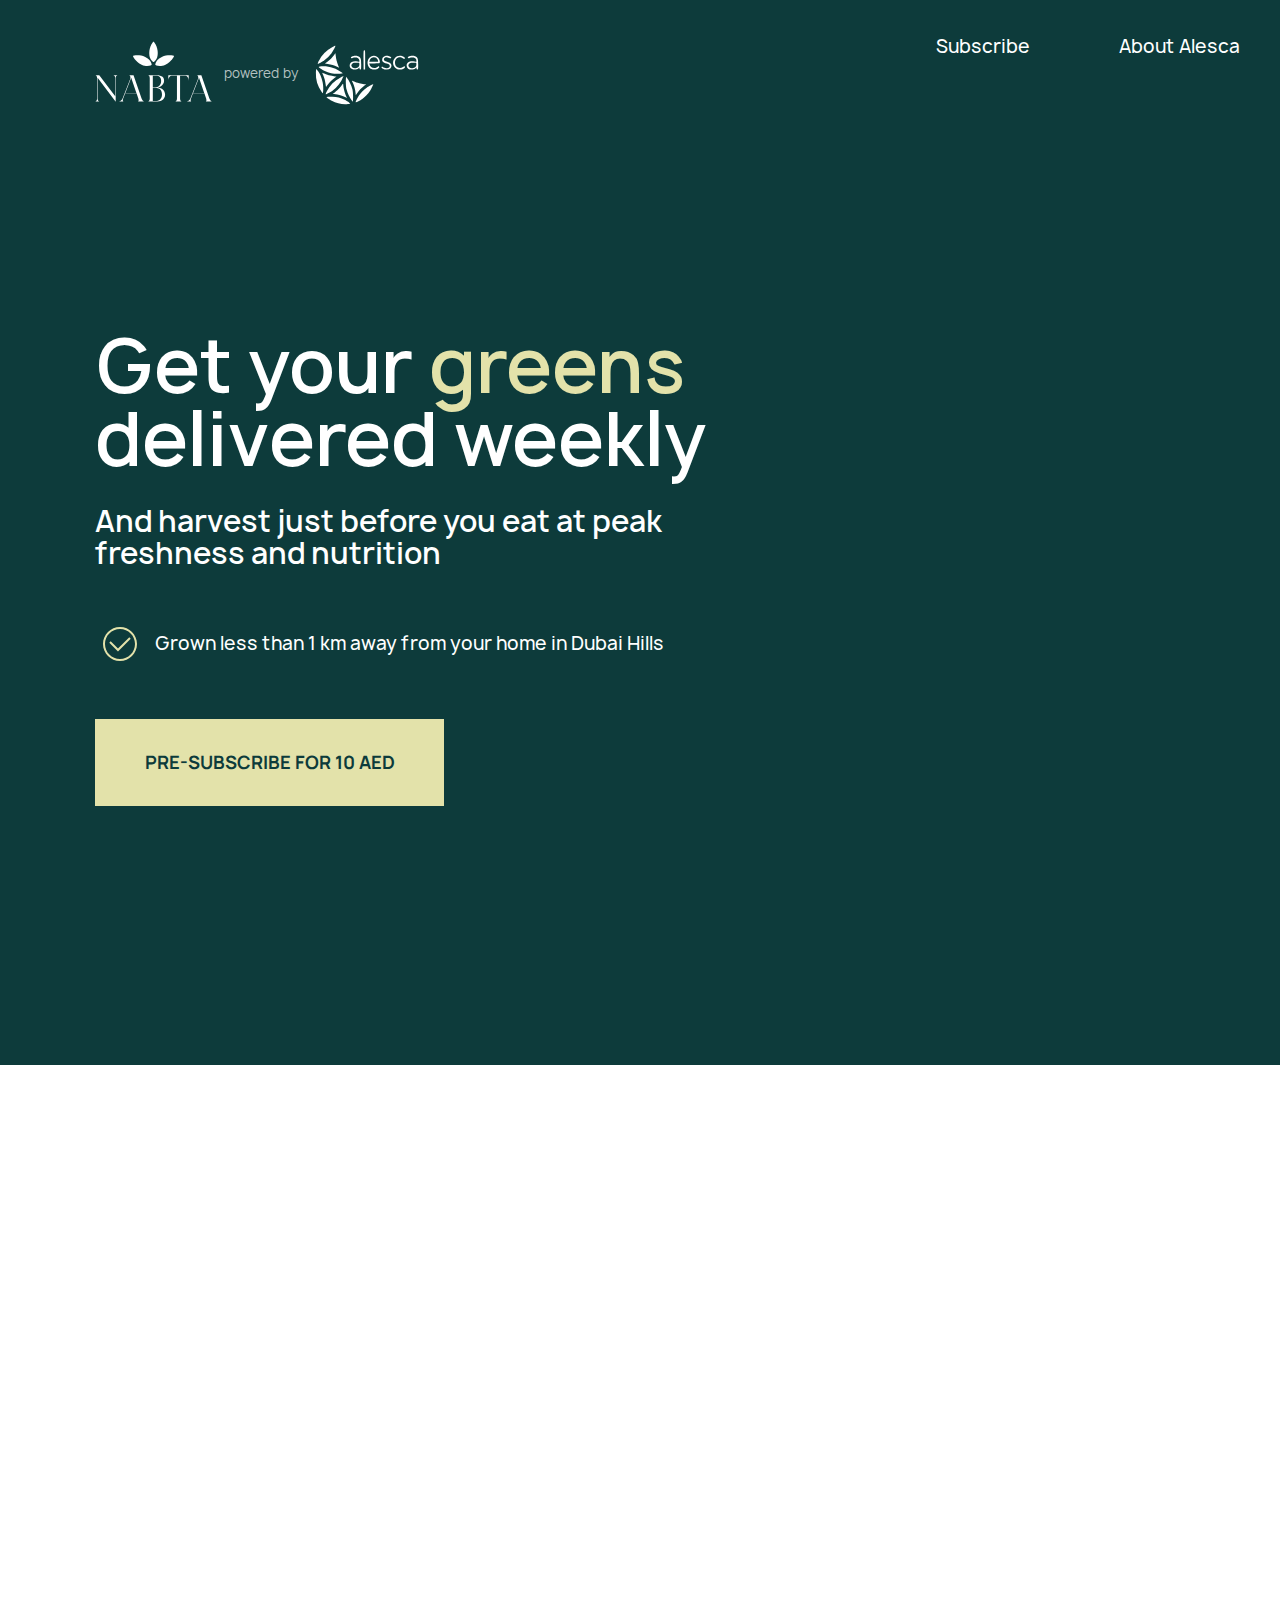
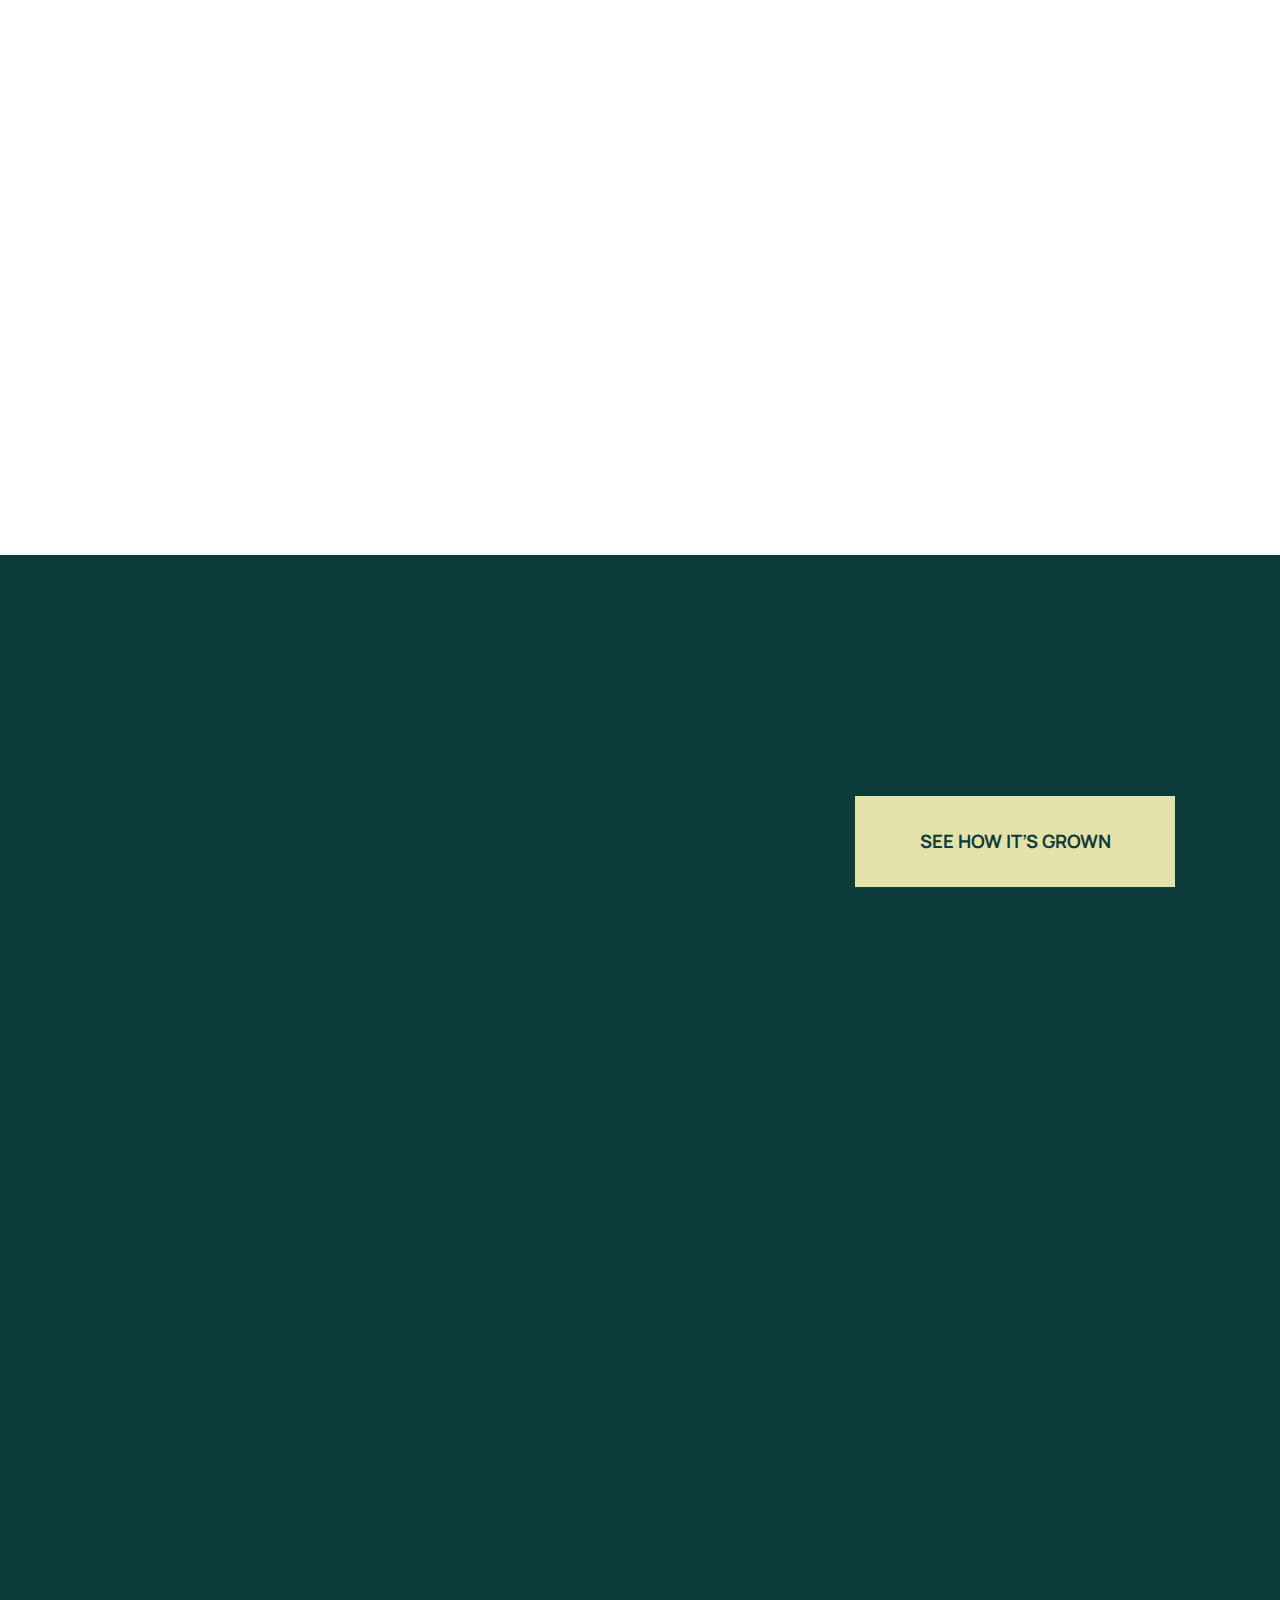
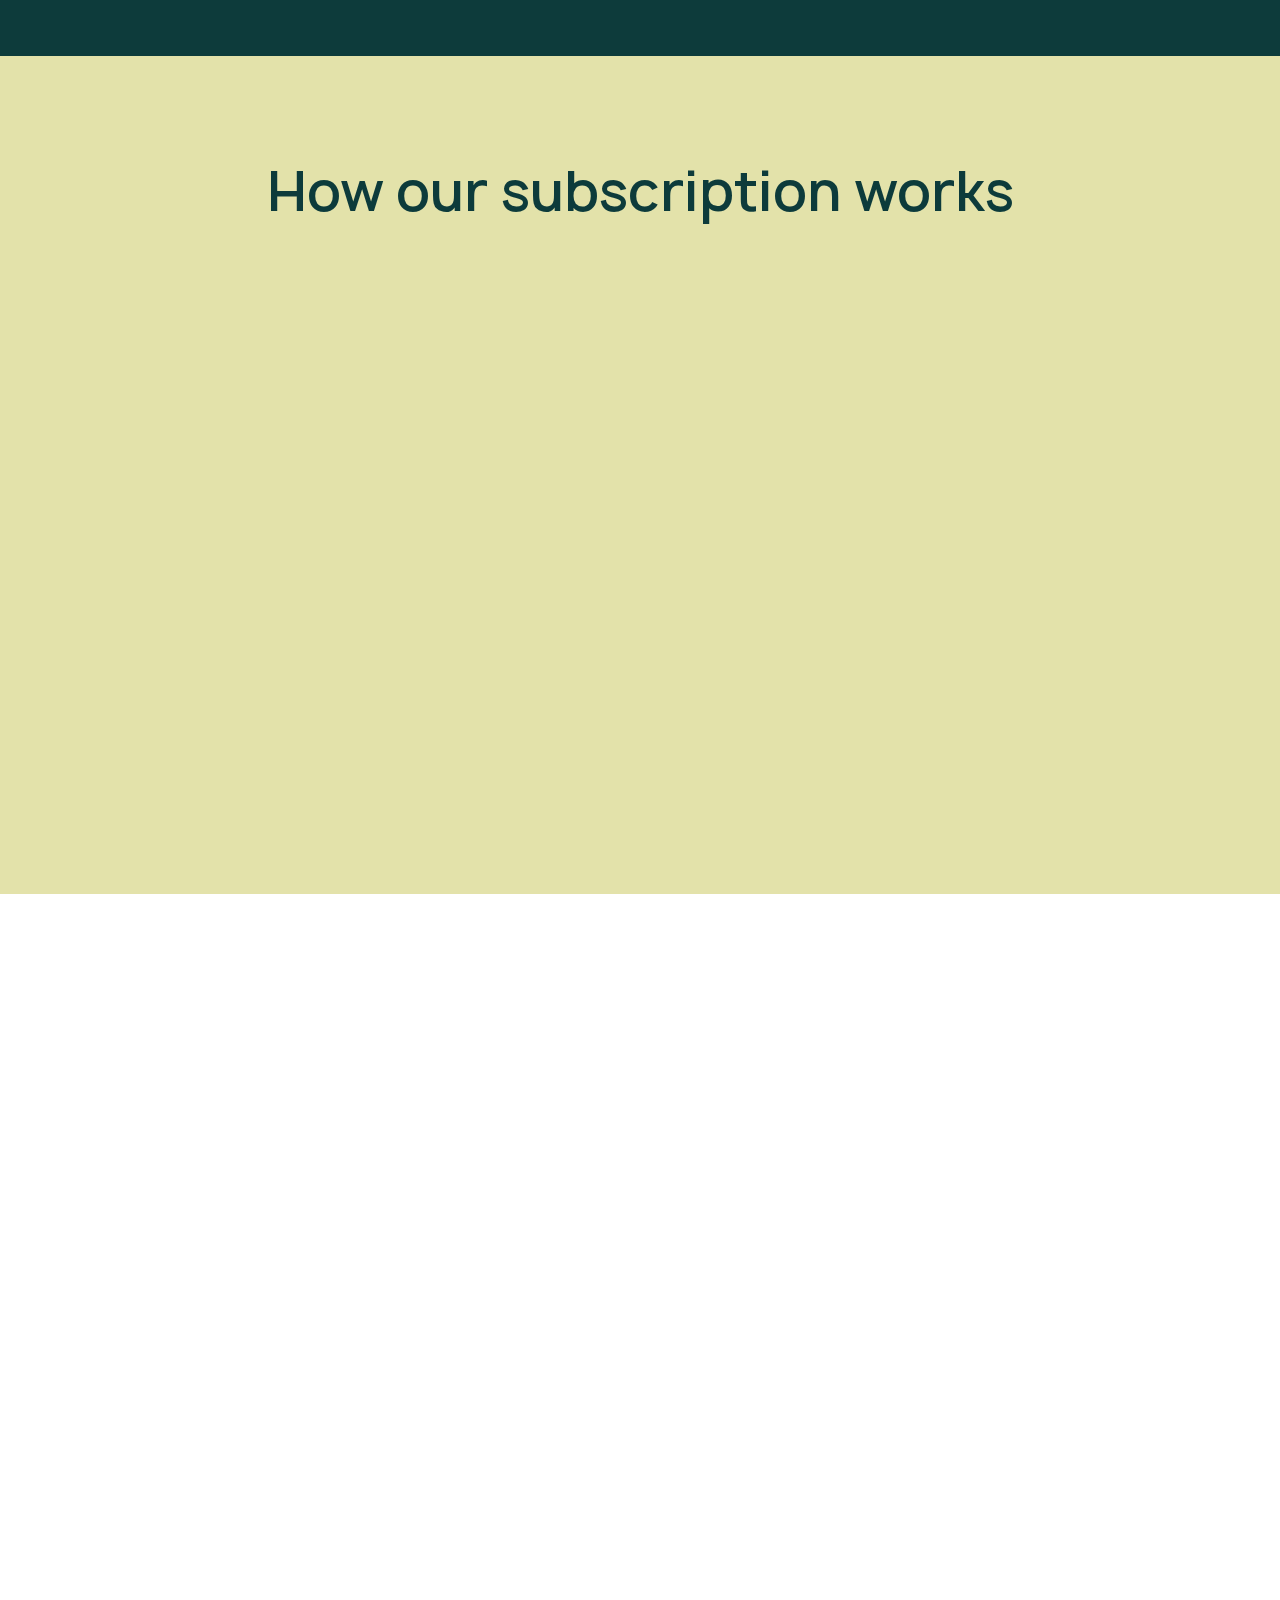
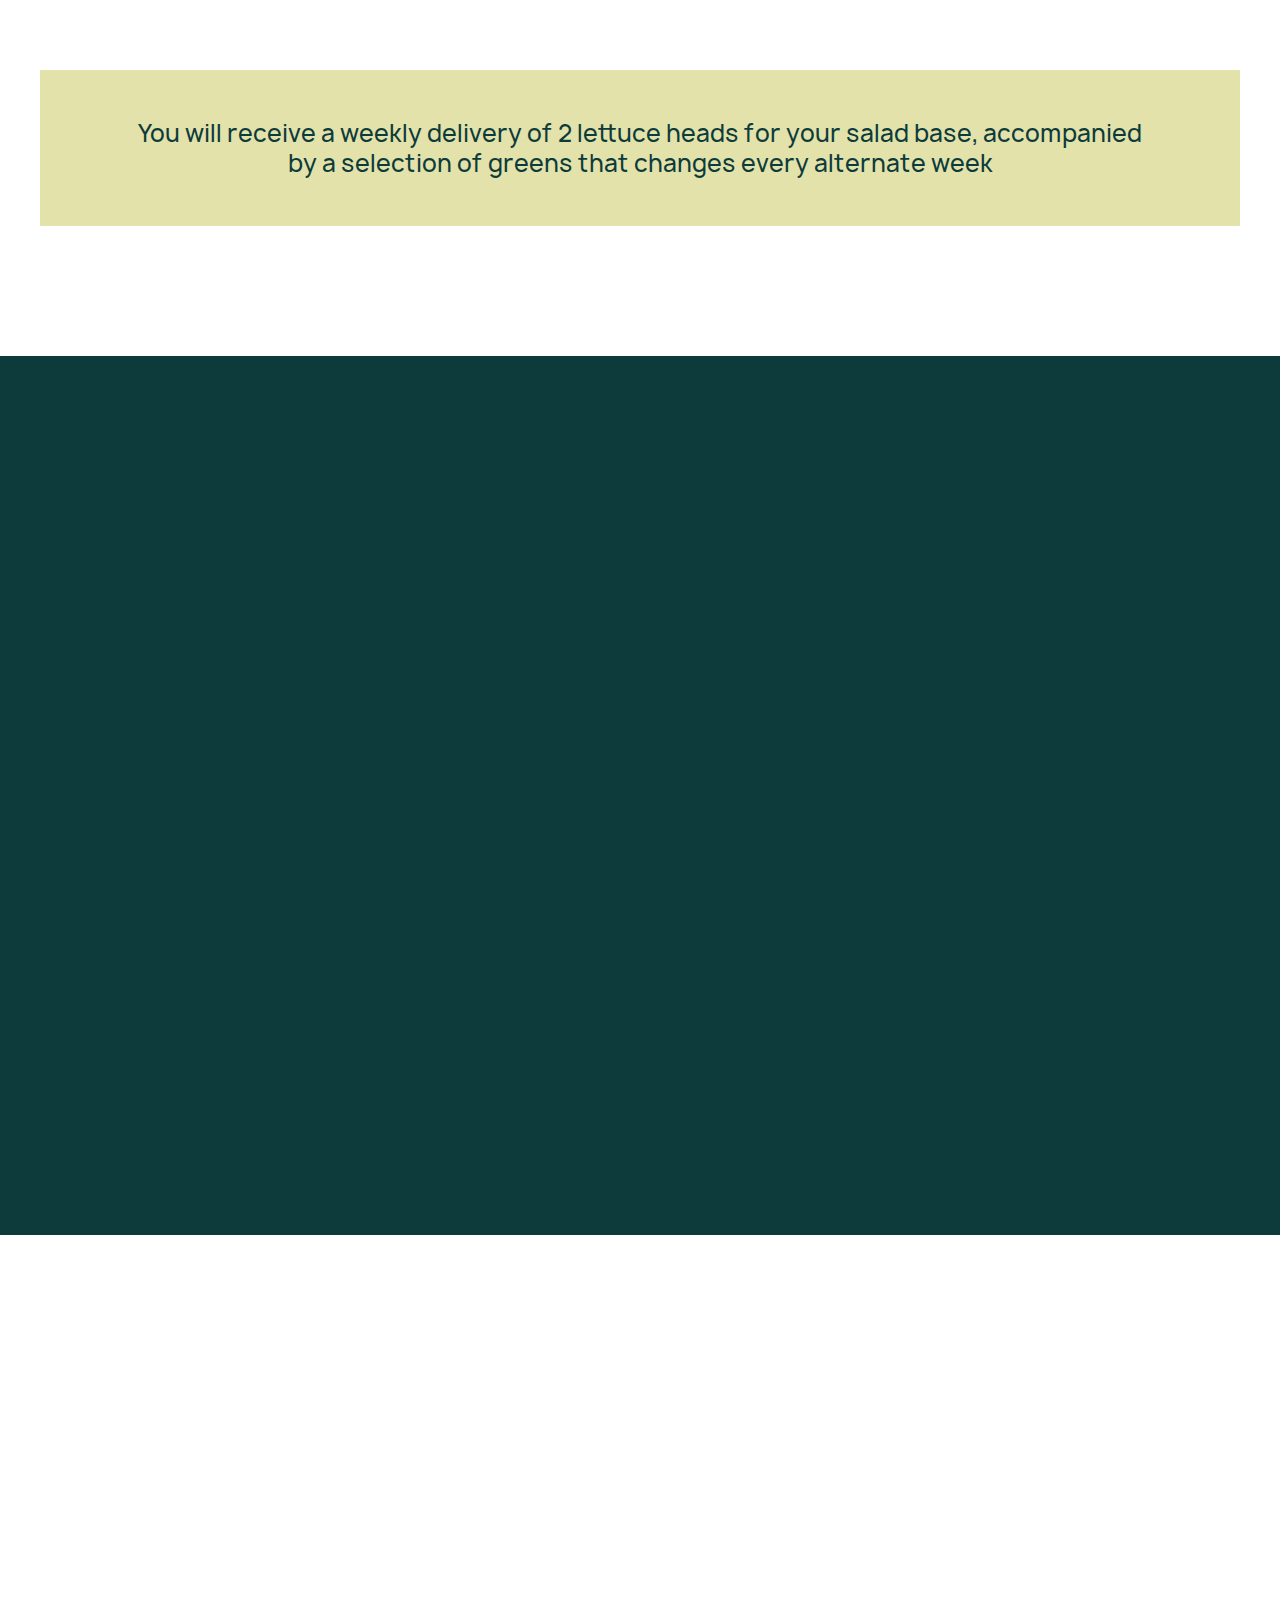
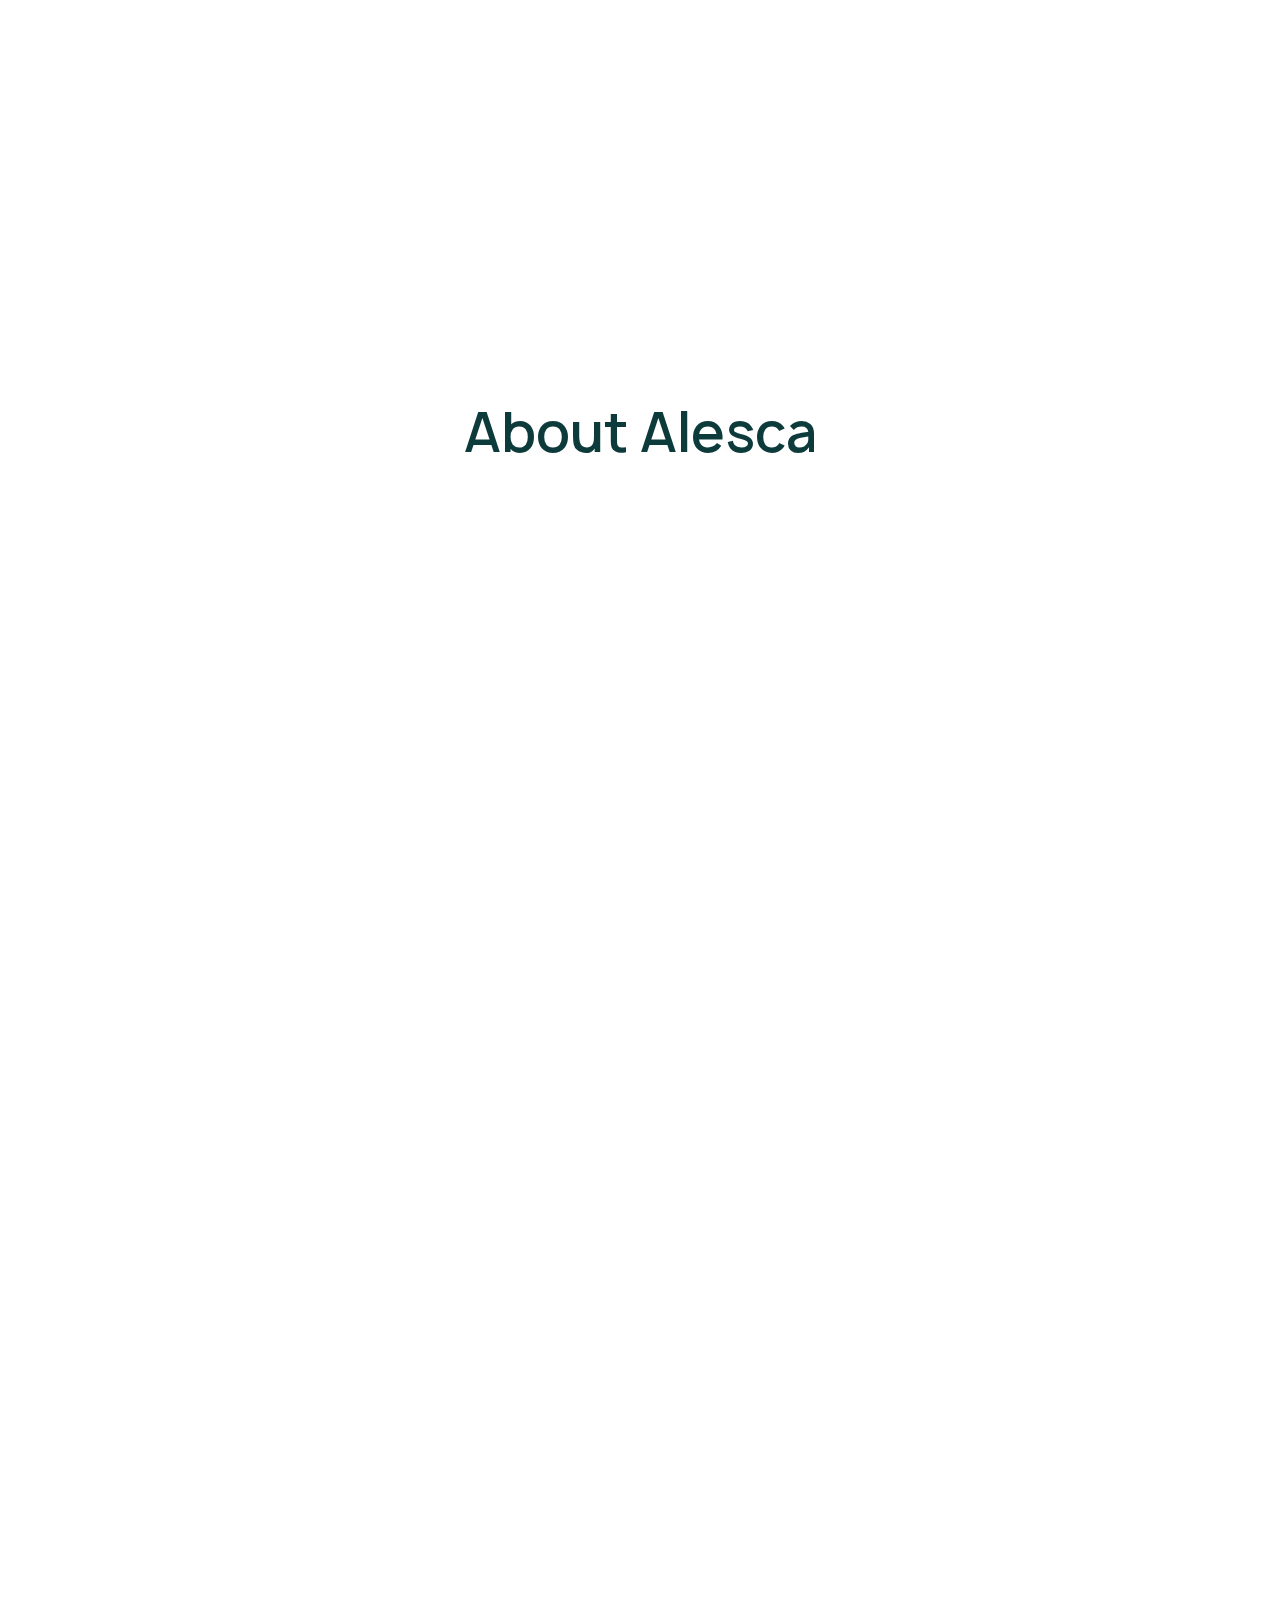
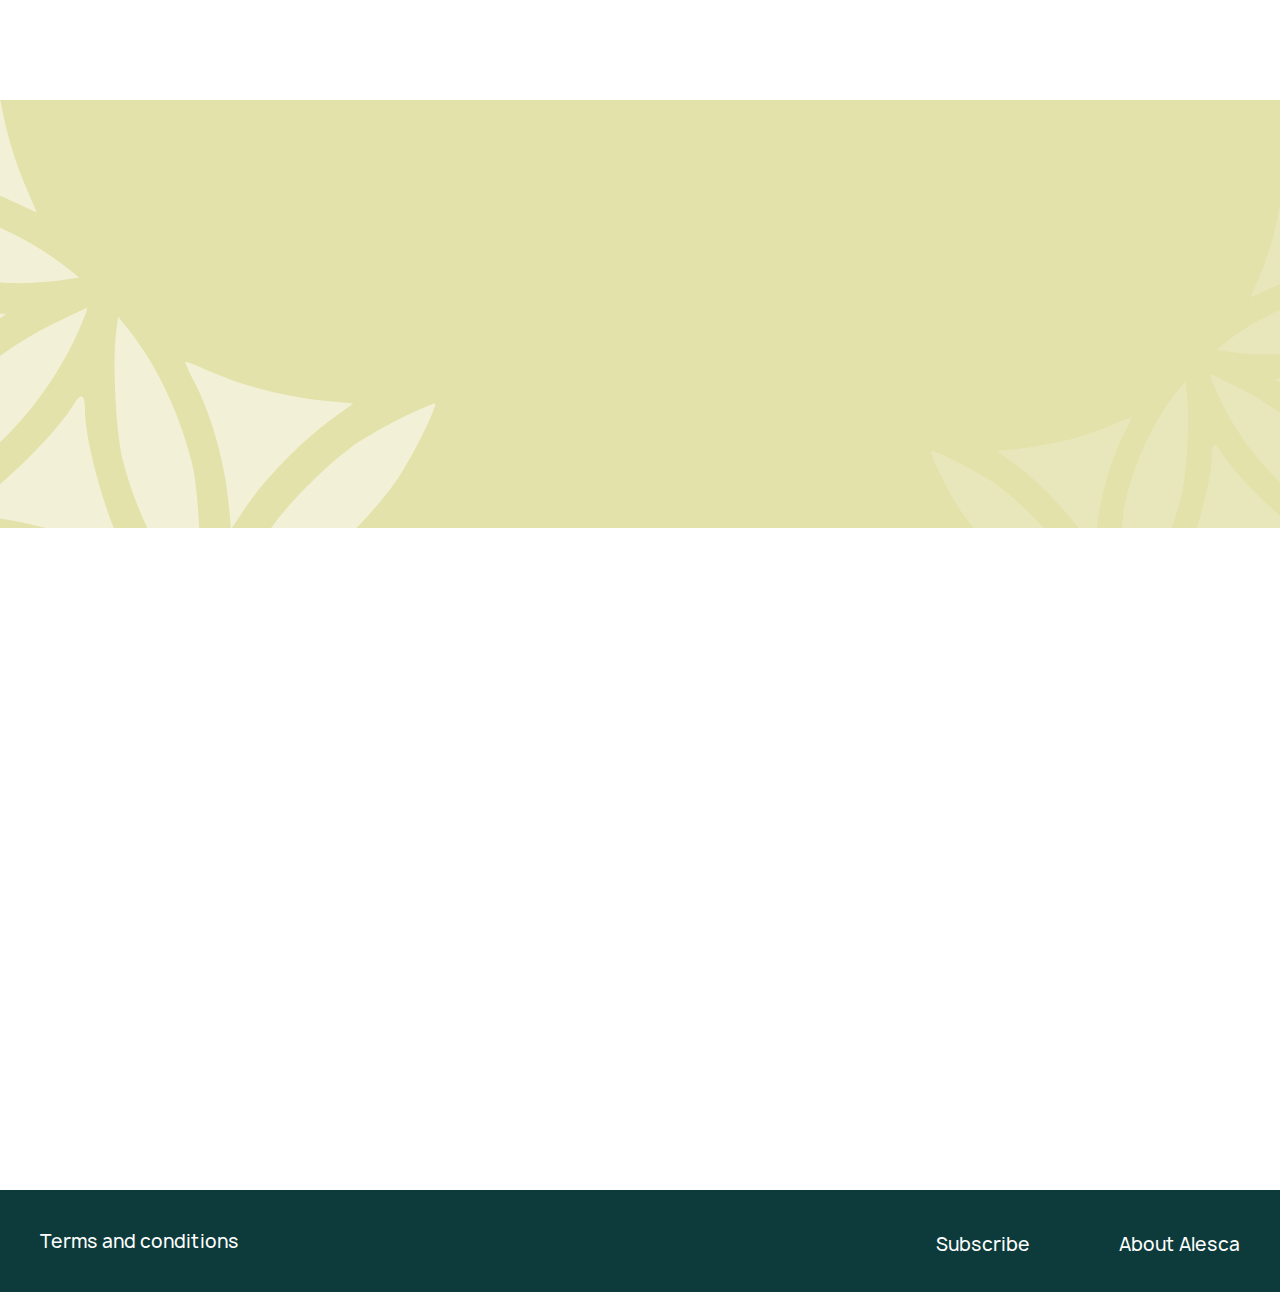
==== commit 62ea96b6: "anims" ====
--- a/app/index.html
+++ b/app/index.html
@@ -1,4 +1,5 @@
-<!DOCTYPE html><html lang="en" class="page"><head><meta charset="UTF-8"><meta name="viewport" content="width=device-width,initial-scale=1"><meta http-equiv="X-UA-Compatible" content="ie=edge"><meta name="theme-color" content="#111111"><title>Alesca</title><link rel="preload" href="fonts/Manrope-Bold.woff2" as="font" type="font/woff2" crossorigin><link rel="preload" href="fonts/Manrope-Regular.woff2" as="font" type="font/woff2" crossorigin><link rel="preload" href="fonts/Manrope-Medium.woff2" as="font" type="font/woff2" crossorigin><link rel="preload" href="fonts/Manrope-Semibold.woff2" as="font" type="font/woff2" crossorigin><style>.header {
+<!DOCTYPE html><html lang="en" class="page"><head><meta charset="UTF-8"><meta name="viewport" content="width=device-width,initial-scale=1"><meta http-equiv="X-UA-Compatible" content="ie=edge"><meta name="theme-color" content="#111111"><title>Alesca</title><link rel="preload" href="fonts/Manrope-Bold.woff2" as="font" type="font/woff2" crossorigin><link rel="preload" href="fonts/Manrope-Regular.woff2" as="font" type="font/woff2" crossorigin><link rel="preload" href="fonts/Manrope-Medium.woff2" as="font" type="font/woff2" crossorigin><link rel="preload" href="fonts/Manrope-Semibold.woff2" as="font" type="font/woff2" crossorigin><!-- <style>
+    .header {
     position: absolute;
     left: 0;
     top: 0;
@@ -52,7 +53,7 @@
   }
 
 
-  .hero {
+.hero {
   min-height: calc(100vh - 105px);
   background-color: var(--primary-color);
   background-image: url("../img/hero-bg.jpg");
@@ -168,4 +169,6 @@
   -webkit-box-flex: 0;
   -ms-flex: 0 0 50px;
   flex: 0 0 50px;
-}</style><link rel="stylesheet" href="css/vendor.css"><link rel="stylesheet" href="css/main.css"><script defer="defer" src="js/main.js"></script></head><body class="page__body"><div class="site-container"><header class="header color-white"><div class="container"><div class="header__inner flex justify-between"><div class="header__logos flex align-items-center"><a href="#" class="header__logo"><img src="img/svg/logos/nabta.svg" alt="Nabta Logo" width="117" height="60"> </a><span>powered by</span> <a href="" class="header__logo"><img src="img/svg/logos/alesca.svg" alt="Alesca Logo" width="112" height="67"></a></div><nav class="menu" data-menu><ul class="menu__list flex justify-between"><li class="menu__item"><a href="#" class="header__link primary-hover" data-scroll-to=".offer">Subscribe</a></li><li class="menu__item"><a href="#" class="header__link primary-hover" data-scroll-to=".about">About Alesca</a></li></ul></nav><button class="burger" aria-label="Open Menu" aria-expanded="false" data-burger><span class="burger__line"></span></button></div></div></header><main class="main"><section class="hero color-white"><div class="container hero__inner flex align-items-center"><div class="hero__info"><h1 class="hero__title font-semibold">Get your <span class="color-secondary">greens</span> delivered weekly</h1><p class="hero__description font-subtitle font-semibold">And harvest just before you eat at peak freshness and nutrition</p><div class="hero__notice flex align-items-center"><svg width="50" height="50" viewBox="0 0 50 50" fill="none" xmlns="http://www.w3.org/2000/svg"><path d="M25 42C15.6 42 8 34.4 8 25C8 15.6 15.6 8 25 8C34.4 8 42 15.6 42 25C42 34.4 34.4 42 25 42ZM25 10C16.7 10 10 16.7 10 25C10 33.3 16.7 40 25 40C33.3 40 40 33.3 40 25C40 16.7 33.3 10 25 10Z" fill="#E3E2AA"/><path d="M22.9998 32.4001L14.2998 23.7001L15.6998 22.3L22.9998 29.6L34.2998 18.3L35.6998 19.7001L22.9998 32.4001Z" fill="#E3E2AA"/></svg><p>Grown less than 1 km away from your home in Dubai Hills</p></div><button class="btn btn-primary hero__btn">Pre-subscribe for 10 AED</button></div></div></section><section class="difference section-offset"><div class="container"><h2 class="difference__title section-title section-title-with-margin centered" data-aos="fade-up">See the difference</h2><div class="difference__inner grid grid-cols-12"><div class="difference__items flex" data-aos="fade-up"><div class="difference__item flex align-items-center difference__item--question" data-aos="fade-up"><p>Worried where your greens are grown?</p></div><div class="difference__item flex align-items-center difference__item--answer color-white"><p>We grow ours around the corner in your community farm</p></div></div><div class="difference__items flex" data-aos="fade-up" data-aos-delay="150"><div class="difference__item flex align-items-center difference__item--question"><p>Worried about consuming chemicals and pesticides?</p></div><div class="difference__item flex align-items-center difference__item--answer color-white"><p>Our farm is a clean and pesticide-free environment</p></div></div><div class="difference__items flex" data-aos="fade-up" data-aos-delay="250"><div class="difference__item flex align-items-center difference__item--question"><p>Supermarket greens die in your fridge after 2 days?</p></div><div class="difference__item flex align-items-center difference__item--answer color-white"><p>Ours remain nice and fresh up to 10 days</p></div></div><div class="difference__items flex" data-aos="fade-up" data-aos-delay="350"><div class="difference__item flex align-items-center difference__item--question"><p>Supermarket greens loose most vitamins and nutrients by the time you eat them?</p></div><div class="difference__item flex align-items-center difference__item--answer color-white"><p>Harvest ours just before you eat at peak freshness and nutrition</p></div></div><div class="difference__items flex" data-aos="fade-up" data-aos-delay="450"><div class="difference__item flex align-items-center difference__item--question"><p>Keep forgetting to buy ingredients for your salad or smoothie?</p></div><div class="difference__item flex align-items-center difference__item--answer color-white"><p>Cross it out of your grocery list. It’s on us!</p></div></div><div class="difference__items flex" data-aos="fade-up" data-aos-delay="550"><div class="difference__item flex align-items-center difference__item--question"><p>Other greens all taste the same?</p></div><div class="difference__item flex align-items-center difference__item--answer color-white"><p>Just try ours once and taste the difference</p></div></div></div></div></section><section class="benefits section-offset section-padding-top color-white"><div class="container"><div class="benefits__inner grid"><div class="benefits__list grid" data-aos="fadeup"><div class="benefits__item flex align-items-center"><svg class="align-self-start" width="88" height="88" viewBox="0 0 88 88" fill="none" xmlns="http://www.w3.org/2000/svg"><circle cx="44" cy="44" r="43.5" stroke="#E3E2AA"/><path d="M40.2058 66C42.0334 66 43.515 64.5184 43.515 62.6907C43.515 60.8631 42.0334 59.3815 40.2058 59.3815C38.3781 59.3815 36.8965 60.8631 36.8965 62.6907C36.8965 64.5184 38.3781 66 40.2058 66Z" stroke="#E3E2AA" stroke-width="2" stroke-linecap="round" stroke-linejoin="round"/><path d="M55.0983 66C56.926 66 58.4076 64.5184 58.4076 62.6907C58.4076 60.8631 56.926 59.3815 55.0983 59.3815C53.2707 59.3815 51.7891 60.8631 51.7891 62.6907C51.7891 64.5184 53.2707 66 55.0983 66Z" stroke="#E3E2AA" stroke-width="2" stroke-linecap="round" stroke-linejoin="round"/><path d="M48.0821 33.0394C47.5743 30.9994 46.5878 29.1097 45.2045 27.5267C43.8211 25.9437 42.0806 24.7129 40.127 23.9363C38.1734 23.1597 36.0629 22.8596 33.9703 23.0608C31.8776 23.262 29.863 23.9587 28.0932 25.0933C26.3233 26.2279 24.8492 27.7677 23.7927 29.5852C22.7363 31.4028 22.128 33.4459 22.0181 35.5453C21.9082 37.6447 22.3 39.7401 23.1609 41.658C24.0219 43.5759 25.3272 45.2612 26.969 46.5743M35.2422 36.2825L40.2061 31.3186M41.8607 52.7958V49.4865H36.8968C35.1414 49.4865 33.458 50.1838 32.2168 51.425C30.9756 52.6662 30.2783 54.3497 30.2783 56.105V62.7236" stroke="#E3E2AA" stroke-width="2" stroke-linecap="round" stroke-linejoin="round"/><path d="M65.0252 62.6907V46.1444C65.0252 45.2667 64.6766 44.425 64.056 43.8043C63.4354 43.1837 62.5936 42.8351 61.716 42.8351H45.1696C44.2919 42.8351 43.4502 43.1837 42.8296 43.8043C42.209 44.425 41.8604 45.2667 41.8604 46.1444V52.7629" stroke="#E3E2AA" stroke-width="2" stroke-linecap="round" stroke-linejoin="round"/></svg><h3 class="benefits__subtitle font-semibold">Delivered weekly</h3></div><div class="benefits__item flex align-items-center"><svg class="align-self-start" width="88" height="88" viewBox="0 0 88 88" fill="none" xmlns="http://www.w3.org/2000/svg"><circle cx="44" cy="44" r="43.5" stroke="#E3E2AA"/><path d="M57.3727 35.2918C57.3727 32.2093 57.3727 29.1269 57.1569 27.0925C57.1585 26.5939 57.0392 26.1023 56.8091 25.66C56.579 25.2176 56.245 24.8377 55.8359 24.5528C55.4267 24.2679 54.9545 24.0865 54.4598 24.0242C53.9651 23.9619 53.4627 24.0205 52.9956 24.195C46.3375 26.1061 32.7439 30.8839 27.0414 39.0832C20.8765 47.7757 25.6235 57.732 27.8737 61.6159C28.2015 62.1649 28.6489 62.6329 29.1826 62.9851C29.7163 63.3373 30.3225 63.5647 30.9561 63.6503C33.7944 64.1619 36.6933 64.245 39.5561 63.8969" stroke="#E3E2AA" stroke-width="2" stroke-linecap="round" stroke-linejoin="round"/><path d="M37.9222 48.947C34.8192 53.5199 31.9588 58.2528 29.353 63.1262M55.3997 64.0201C55.0611 64.1426 54.6903 64.1426 54.3517 64.0201C51.781 63.0018 49.5752 61.2351 48.0199 58.9489C46.4646 56.6627 45.6315 53.9622 45.6284 51.1972V45.4946C45.6321 45.2989 45.6755 45.1061 45.7559 44.9276C45.8362 44.7491 45.9519 44.5888 46.096 44.4563C46.24 44.3238 46.4094 44.2218 46.5939 44.1566C46.7784 44.0913 46.9743 44.0642 47.1696 44.0767H62.5818C62.9554 44.0846 63.3115 44.2365 63.5757 44.5007C63.84 44.7649 63.9919 45.121 63.9997 45.4946V51.1972C64.0065 53.948 63.1915 56.6382 61.6593 58.9229C60.127 61.2075 57.9474 62.9824 55.3997 64.0201Z" stroke="#E3E2AA" stroke-width="2" stroke-linecap="round" stroke-linejoin="round"/></svg><h3 class="benefits__subtitle font-semibold">Pesticide-free</h3></div><div class="benefits__item flex align-items-center"><svg class="align-self-start" width="88" height="88" viewBox="0 0 88 88" fill="none" xmlns="http://www.w3.org/2000/svg"><circle cx="44" cy="44" r="43.5" stroke="#E3E2AA"/><g clip-path="url(#clip0_273_157)"><path d="M55.2369 31.8336C59.3137 33.5758 63.8988 33.7106 68.071 32.2111M32.2111 68.0709C33.7093 63.8856 33.5745 59.2894 31.8337 55.1991C30.4711 51.9423 30.1024 48.3551 30.7741 44.8892C31.4458 41.4233 33.1278 38.2336 35.6084 35.7216C38.1513 33.205 41.3823 31.4975 44.8942 30.8145" stroke="#E3E2AA" stroke-width="2" stroke-linecap="round" stroke-linejoin="round"/><path d="M42.0258 56.2565C45.5547 55.5677 48.7996 53.8467 51.3493 51.3116M51.3493 51.3116C53.8343 48.8023 55.5192 45.6124 56.1911 42.1454C56.863 38.6784 56.4917 35.09 55.124 31.834C53.4187 27.7428 53.3243 23.1579 54.8598 19M51.3493 51.3116L35.7597 35.722M19 54.8598C23.1739 53.3532 27.7662 53.5018 31.834 55.275" stroke="#E3E2AA" stroke-width="2" stroke-linecap="round" stroke-linejoin="round"/></g><defs><clipPath id="clip0_273_157"><rect width="50" height="50" fill="white" transform="translate(19 19)"/></clipPath></defs></svg><h3 class="benefits__subtitle font-semibold">Full of vitamins</h3></div><div class="benefits__item flex align-items-center"><svg width="88" height="88" viewBox="0 0 88 88" fill="none" xmlns="http://www.w3.org/2000/svg"><circle cx="44" cy="44" r="43.5" stroke="#E3E2AA"/><path d="M43.0519 59.6027L43.0513 59.6022C35.1122 52.6559 31.1536 46.4207 31.1536 40.9732C31.1536 37.5732 32.5042 34.3125 34.9084 31.9084C37.3125 29.5042 40.5732 28.1536 43.9732 28.1536C45.6567 28.1536 47.3237 28.4852 48.8791 29.1294C50.4344 29.7737 51.8477 30.7179 53.0381 31.9084C54.2285 33.0988 55.1728 34.512 55.817 36.0673C56.4613 37.6227 56.7929 39.2897 56.7929 40.9732C56.7929 46.5495 52.6436 52.9508 44.3213 60.0991L43.0519 59.6027ZM43.0519 59.6027L43.6247 60.0988L43.6251 60.0991M43.0519 59.6027L43.6251 60.0991M43.6251 60.0991C43.722 60.1824 43.8455 60.2282 43.9732 60.2282M43.6251 60.0991L43.9732 60.2282M43.9732 60.2282C44.1009 60.2282 44.2244 60.1824 44.3213 60.0991L43.9732 60.2282ZM45.6262 61.6192L45.7239 61.733L45.6262 61.6192C45.1654 62.015 44.5779 62.2324 43.9705 62.2319C43.3631 62.2314 42.7761 62.013 42.316 61.6165C42.316 61.6164 42.3159 61.6164 42.3158 61.6163L41.7362 61.1133C33.3555 53.779 29.15 47.0909 29.15 40.9732C29.15 37.0419 30.7117 33.2715 33.4916 30.4916C36.2715 27.7117 40.0419 26.15 43.9732 26.15C47.9046 26.15 51.6749 27.7117 54.4548 30.4916C57.2347 33.2715 58.7964 37.0419 58.7964 40.9732C58.7964 47.2309 54.396 54.0877 45.6262 61.6192ZM43.9732 35.3643C45.4608 35.3643 46.8874 35.9552 47.9393 37.0071C48.9912 38.059 49.5821 39.4856 49.5821 40.9732C49.5821 42.4608 48.9912 43.8874 47.9393 44.9393C46.8874 45.9912 45.4608 46.5821 43.9732 46.5821C42.4856 46.5821 41.059 45.9912 40.0071 44.9393C38.9552 43.8874 38.3643 42.4608 38.3643 40.9732C38.3643 39.4856 38.9552 38.059 40.0071 37.0071C41.059 35.9552 42.4856 35.3643 43.9732 35.3643ZM43.9732 37.3679C43.017 37.3679 42.1 37.7477 41.4238 38.4238C40.7477 39.1 40.3679 40.017 40.3679 40.9732C40.3679 41.9294 40.7477 42.8465 41.4238 43.5226C42.1 44.1987 43.017 44.5786 43.9732 44.5786C44.9294 44.5786 45.8465 44.1987 46.5226 43.5226C47.1987 42.8465 47.5786 41.9294 47.5786 40.9732C47.5786 40.017 47.1987 39.1 46.5226 38.4238C45.8465 37.7477 44.9294 37.3679 43.9732 37.3679Z" fill="#" stroke="#E3E2AA" stroke-width="1.6"/></svg><h3 class="benefits__subtitle font-semibold">Grown in Dubai Hills</h3></div><div class="benefits__item flex align-items-center"><svg class="align-self-start" width="88" height="88" viewBox="0 0 88 88" fill="none" xmlns="http://www.w3.org/2000/svg"><circle cx="44" cy="44" r="43.5" stroke="#E3E2AA"/><path d="M55.911 61.544L61.281 42.544C61.3651 42.2465 61.3791 41.9336 61.3219 41.6299C61.2646 41.3261 61.1378 41.0397 60.9513 40.7932C60.7648 40.5467 60.5236 40.3468 60.2468 40.2092C59.97 40.0715 59.6651 39.9999 59.356 40H47.875C47.7104 40 47.548 39.9629 47.3997 39.8914C47.2515 39.8199 47.1213 39.7159 47.0188 39.5871C46.9164 39.4583 46.8443 39.308 46.808 39.1475C46.7716 38.987 46.772 38.8204 46.809 38.66L47.309 36.496C47.767 34.511 47.914 32.466 47.745 30.436L47.653 29.333C47.5544 28.1497 47.0396 27.0396 46.2 26.2C45.432 25.4318 44.3903 25.0002 43.304 25H43.064C42.407 25 41.802 25.356 41.484 25.93L38.825 30.715C37.633 32.861 35.8561 34.6244 33.701 35.8L27.042 39.43C26.7263 39.6023 26.4629 39.8565 26.2795 40.1659C26.0961 40.4752 25.9996 40.8284 26 41.188V61C26 61.5304 26.2107 62.0391 26.5858 62.4142C26.9609 62.7893 27.4696 63 28 63H53.987C54.4225 62.9999 54.846 62.8576 55.1933 62.5948C55.5406 62.332 55.7925 61.9631 55.911 61.544Z" stroke="#E3E2AA" stroke-width="2" stroke-linecap="round" stroke-linejoin="round"/></svg><h3 class="benefits__subtitle font-semibold">Tasty and hustle-free</h3></div><button class="btn btn-primary benefits__btn">See how it’s grown</button></div><div class="benefits__info flex" data-aos="fadeup"><h2 class="benefits__title section-title color-white">We deliver a variety of leafy <span class="color-secondary">greens</span> to your doorstep in Dubai Hills every week</h2></div></div></div></section><section class="subscription section-offset section-padding-top bg-secondary color-primary"><div class="container"><h2 class="subscription__title section-title section-title-with-margin centered">How our subscription works</h2><div class="subscription__inner grid grid-cols-12"><ol class="subscription__list flex align-items-start"><li class="subscription__item" data-aos="fadeup"><div class="subscription__info grid"><h3 class="subscription__subtitle">Step 1</h3><p class="subscription__description">Choose a subscription type</p></div></li><li class="subscription__item" data-aos-delay="150" data-aos="fadeup"><div class="subscription__info grid"><h3 class="subscription__subtitle">Step 2</h3><p class="subscription__description">Fill in your details</p></div></li><li class="subscription__item" data-aos-delay="250" data-aos="fadeup"><div class="subscription__info grid"><h3 class="subscription__subtitle">Step 3</h3><p class="subscription__description">Make a payment</p></div></li><li class="subscription__item" data-aos-delay="350" data-aos="fadeup"><div class="subscription__info grid"><h3 class="subscription__subtitle">Step 4</h3><p class="subscription__description">Receive a WhatsApp confirmation</p></div></li><li class="subscription__item" data-aos-delay="450" data-aos="fadeup"><div class="subscription__info grid"><h3 class="subscription__subtitle">Step 5</h3><p class="subscription__description">Choose the day  and time of delivery</p></div><div class="subscription__notice"><p>Delivery options are predetermined farming to harvesting schedule</p></div></li><li class="subscription__item" data-aos-delay="550" data-aos="fadeup"><div class="subscription__info grid bg-primary"><h3 class="subscription__subtitle">Step 6</h3><p class="subscription__description">Receive your leafy greens at your door step</p></div></li></ol></div></div></section><section class="packages section-padding-top"><div class="container"><h2 class="section-title packages__title section-title-with-margin centered" data-aos="fadeup">Our greens package selection</h2><div class="packages__inner grid grid-cols-12"><ul class="packages__list grid"><li class="packages__item grid" data-aos="fadeup"><h3 class="packages__subtitle font-semibold centered">Italian Mix</h3><div class="packages__images grid"><div class="packages__image"><picture><source srcset="img/image-5.webp" type="image/webp"><img loading="lazy" src="img/image-5.png" alt="Lollo Rosso Letuce" width="127" height="127"></picture></div><div class="packages__image"><picture><source srcset="img/image-4.webp" type="image/webp"><img loading="lazy" src="img/image-4.png" alt="Lollo Bionda Lettuce" width="127" height="127"></picture></div><div class="packages__image"><picture><source srcset="img/image.webp" type="image/webp"><img loading="lazy" src="img/image.png" alt="Super Kale" class="packages__image" width="127" height="127"></picture></div><div class="packages__image"><picture><source srcset="img/image-6.webp" type="image/webp"><img loading="lazy" src="img/image-6.png" alt="Fragrant Basil" class="packages__image" width="127" height="127"></picture></div></div><div class="packages__info grid"><div class="packages__info-items"><div class="packages__info-item grid"><span class="packages__count font-medium">1 head</span><h4 class="packages__name font-medium">Lollo Rosso Lettuce</h4></div><div class="packages__info-item grid"><span class="packages__count font-medium">1 head</span><h4 class="packages__name font-medium">Lollo Bionda Lettuce</h4></div><div class="packages__info-item grid"><span class="packages__count font-medium">1 head</span><h4 class="packages__name font-medium">Super Kale</h4></div><div class="packages__info-item grid"><span class="packages__count font-medium">1 head</span><h4 class="packages__name font-medium">Fragrant Basil</h4></div></div><div class="packages__info-weights"><p class="packages__weight">Approx 100 gr</p><p class="packages__weight">Approx 150 gr</p></div></div></li><li class="packages__item grid" data-aos="fadeup"><h3 class="packages__subtitle font-semibold centered">Asian Mix</h3><div class="packages__images grid"><div class="packages__image"><picture><source srcset="img/image-5.webp" type="image/webp"><img loading="lazy" src="img/image-5.png" alt="Lollo Rosso Letuce" width="127" height="127"></picture></div><div class="packages__image"><picture><source srcset="img/image-4.webp" type="image/webp"><img loading="lazy" src="img/image-4.png" alt="Lollo Bionda Lettuce" width="127" height="127"></picture></div><div class="packages__image image-offset"><picture><source srcset="img/image-7.webp" type="image/webp"><img loading="lazy" src="img/image-7.png" alt="Green Bok Choy" width="127" height="127"></picture></div><div class="packages__image"><picture><source srcset="img/image-3.webp" type="image/webp"><img loading="lazy" src="img/image-3.png" class="image" width="127" height="127" alt="Mighty Spinach"></picture></div></div><div class="packages__info grid"><div class="packages__info-items"><div class="packages__info-item grid"><span class="packages__count font-medium">1 head</span><h4 class="packages__name font-medium">Lollo Rosso Lettuce</h4></div><div class="packages__info-item grid"><span class="packages__count font-medium">1 head</span><h4 class="packages__name font-medium">Lollo Bionda Lettuce</h4></div><div class="packages__info-item grid"><span class="packages__count font-medium">1 head</span><h4 class="packages__name font-medium">Green Bok Choy</h4></div><div class="packages__info-item grid"><span class="packages__count font-medium">1 head</span><h4 class="packages__name font-medium">Mighty Spinach</h4></div></div><div class="packages__info-weights"><p class="packages__weight">Approx 100 gr</p><p class="packages__weight">Approx 150 gr</p></div></div></li></ul><div class="packages__notice bg-secondary color-primary centered"><p>You will receive a weekly delivery of 2 lettuce heads for your salad base, accompanied by a selection of greens that changes every alternate week</p></div></div></div></section><section class="offer section-padding-top color-white bg-primary section-offset"><div class="container"><div class="offer__inner grid grid-cols-12" data-aos="fadeup"><h2 class="offer__title section-title">Get your subscription</h2><div class="offer__info" data-aos="fadeup"><p class="offer__subtitle font-semibold">Subscriptions will become effective on the 2nd of January 2024</p><div class="offer__notice grid"><p>However you can make an early-bird pre-booking for 10 AED only now and get a free community farm tour*</p><p class="offer__remark">*first 100 subscribers</p></div></div><ul class="offer__list grid grid-cols-12"><li class="offer__item grid" data-aos="fadeup"><h3 class="offer__duration font-semibold">1 month</h3><div class="offer__prices color-secondary"><p class="offer__price">75 AED</p></div><button class="btn btn-primary offer__btn">pre-book now for 10 AED</button></li><li class="offer__item grid" data-aos="fadeup" data-aos-delay="150"><h3 class="offer__duration font-semibold">3 months</h3><div class="offer__prices flex color-secondary"><p class="offer__price offer__price--old">225 AED</p><p class="offer__price">75 AED</p></div><button class="btn btn-primary offer__btn">pre-book now for 10 AED</button><div class="offer__sale font-semibold bg-secondary color-primary"> — 12%</div></li><li class="offer__item grid" data-aos="fadeup" data-aos-delay="250"><h3 class="offer__duration font-semibold">6 months</h3><div class="offer__prices flex color-secondary"><p class="offer__price offer__price--old">450 AED</p><p class="offer__price">350 AED</p></div><button class="btn btn-primary offer__btn">pre-book now for 10 AED</button><div class="offer__sale font-semibold bg-secondary color-primary"> — 23%</div></li><li class="offer__detail centered" data-aos="fadeup" data-aos-delay="350">We want to keep the process hassle-free for you, that’s why subscription renews automatically, but you can cancel it anytime</li></ul></div></div></section><section class="powered color-white"><div class="container powered__inner grid"><div class="powered__info grid"><svg xmlns="http://www.w3.org/2000/svg" width="191" height="116" viewBox="0 0 191 116" fill="none"><path d="M93.0933 0C80.0274 18.7821 62.2252 62.226 95.5431 85.7445C108.609 75.1285 126.411 43.1172 93.0933 0Z" fill="white"/><path d="M182.573 61.5562C160.001 57.8161 113.121 60.3826 106.178 100.57C121.375 107.815 157.928 110.155 182.573 61.5562Z" fill="white"/><path d="M8.18328 61.5562C30.7553 57.8161 77.635 60.3826 84.5775 100.57C69.3812 107.815 32.8277 110.155 8.18328 61.5562Z" fill="white"/></svg><h2 class="powered__title section-title centered">Nabta is powered by Alesca technology</h2></div></div></section><section class="about section-padding-top section-offset color-white"><div class="container"><h2 class="about__title section-title section-title-with-margin color-primary centered">About Alesca</h2><div class="about__inner align-items-start grid grid-cols-12"><div class="about__img ibg" data-aos="fadeup"><picture><source media="(max-width: 1400px)" srcset="img/plants-mobile.webp"><source media="(max-width: 1400px)" srcset="img/plants-mobile.jpg"><source srcset="img/plants-mobile.webp" type="image/webp"><img loading="lazy" class="image" src="img/plants.jpg" alt="Plants" width="650" height="500"></picture><img width="185" height="111" class="image-absolute" src="img/svg/logos/alesca.svg" alt="Alesca Logo"></div><ul class="about__items grid"><li class="about__item bg-primary grid align-items-center" data-aos="fadeup"><svg class="align-self-start" width="88" height="89" viewBox="0 0 88 89" fill="none" xmlns="http://www.w3.org/2000/svg"><circle cx="44" cy="44.5" r="43.5" stroke="#E3E2AA"/><path d="M38.5496 51.5742L31.4258 44.4504L29 46.8592L38.5496 56.4088L59.0496 35.9087L56.6408 33.5L38.5496 51.5742Z" fill="#E3E2AA"/></svg><p>Established in 2013, Alesca is a mindful agricultural technology company driven by collaboration, innovation and nutrition</p></li><li class="about__item bg-primary grid align-items-center" data-aos="fadeup"><svg class="align-self-start" width="88" height="89" viewBox="0 0 88 89" fill="none" xmlns="http://www.w3.org/2000/svg"><circle cx="44" cy="44.5" r="43.5" stroke="#E3E2AA"/><path d="M38.5496 51.5742L31.4258 44.4504L29 46.8592L38.5496 56.4088L59.0496 35.9087L56.6408 33.5L38.5496 51.5742Z" fill="#E3E2AA"/></svg><p>Alesca empowers local communities to grow fresh healthy food while making agriculture more efficient, transparent and accessible</p></li><li class="about__item bg-primary grid align-items-center" data-aos="fadeup"><svg class="align-self-start" width="88" height="89" viewBox="0 0 88 89" fill="none" xmlns="http://www.w3.org/2000/svg"><circle cx="44" cy="44.5" r="43.5" stroke="#E3E2AA"/><path d="M38.5496 51.5742L31.4258 44.4504L29 46.8592L38.5496 56.4088L59.0496 35.9087L56.6408 33.5L38.5496 51.5742Z" fill="#E3E2AA"/></svg><p>Our farming technology is an all-in-one system loaded with advanced monitoring, automation, and climate control capabilities</p></li></ul></div></div></section><section class="info bg-secondary"><div class="container info__inner grid grid-cols-12 align-items-center"><div class="info__content grid" data-aos="fadeup"><h2 class="info__title section-title">Want to know more about our technology?</h2><button class="info__btn btn btn-light">Visit our website</button></div></div></section></main><footer class="footer section-padding-top"><div class="container"><div class="footer__inner grid grid-cols-12"><div class="footer__info grid justify-items-center"><h2 class="section-title centered footer__title" data-aos="fadeup"><span>Have some questions?</span> <span>Chat with us</span></h2><a href="#" class="footer__social footer__social--primary bg-primary" target="_blank" data-aos="fadeup"><svg width="74" height="74" viewBox="0 0 74 74" fill="none" xmlns="http://www.w3.org/2000/svg"><path d="M36.3833 7.3999C52.3908 7.3999 65.3666 20.3757 65.3666 36.3832C65.3666 52.3907 52.3908 65.3666 36.3833 65.3666C31.2613 65.3748 26.2294 64.0193 21.8047 61.4393L7.41154 65.3666L11.3301 50.9676C8.74794 46.5415 7.39139 41.5075 7.39994 36.3832C7.39994 20.3757 20.3758 7.3999 36.3833 7.3999ZM26.5058 22.7611L25.9261 22.7843C25.5508 22.8071 25.1841 22.9057 24.8479 23.0741C24.5335 23.2521 24.2465 23.4747 23.9958 23.7349C23.648 24.0624 23.4509 24.3465 23.2393 24.6218C22.1673 26.0156 21.5901 27.7268 21.5989 29.4852C21.6047 30.9054 21.9757 32.2879 22.5553 33.5805C23.7407 36.1948 25.6913 38.9628 28.265 41.5278C28.8853 42.1451 29.4939 42.7654 30.149 43.3421C33.347 46.1578 37.1579 48.1883 41.2786 49.2721L42.9248 49.5243C43.461 49.5533 43.9972 49.5127 44.5363 49.4866C45.3804 49.443 46.2046 49.2145 46.9506 48.8171C47.3302 48.6216 47.7006 48.4088 48.0607 48.1795C48.0607 48.1795 48.1853 48.0983 48.423 47.9186C48.8142 47.6288 49.0548 47.423 49.3794 47.0839C49.62 46.8346 49.8286 46.5419 49.9881 46.2086C50.2141 45.7362 50.4402 44.8348 50.5329 44.0841C50.6025 43.5102 50.5822 43.1972 50.5735 43.003C50.5619 42.6929 50.304 42.3712 50.0228 42.235L48.336 41.4785C48.336 41.4785 45.8144 40.38 44.2725 39.6786C44.1112 39.6082 43.9383 39.5679 43.7624 39.5598C43.5641 39.5394 43.3638 39.5618 43.1748 39.6252C42.9858 39.6887 42.8126 39.7919 42.6669 39.9279C42.6524 39.9221 42.4582 40.0873 40.3627 42.6262C40.2424 42.7879 40.0767 42.91 39.8868 42.9771C39.6968 43.0442 39.4912 43.0532 39.2961 43.003C39.1073 42.9524 38.9223 42.8885 38.7425 42.8117C38.3831 42.661 38.2585 42.6031 38.0121 42.4987C36.3487 41.7728 34.8086 40.792 33.4473 39.5917C33.0821 39.2729 32.743 38.9251 32.3952 38.5889C31.2549 37.4969 30.2612 36.2615 29.4389 34.9138L29.2679 34.6384C29.145 34.4534 29.0457 34.2538 28.9722 34.0443C28.8621 33.6182 29.149 33.2762 29.149 33.2762C29.149 33.2762 29.8533 32.5053 30.1808 32.0879C30.4997 31.6821 30.7692 31.288 30.9431 31.0068C31.2851 30.4561 31.3923 29.891 31.2126 29.4533C30.4011 27.4709 29.5606 25.4971 28.6969 23.5378C28.5259 23.1494 28.0187 22.8712 27.5579 22.8161C27.4013 22.7987 27.2448 22.7814 27.0883 22.7698C26.6991 22.7504 26.3091 22.7543 25.9203 22.7814L26.5029 22.7582L26.5058 22.7611Z" fill="#E3E2AA"/></svg></a><div class="footer__socials flex"><a href="#" class="footer__social footer__social--secondary" target="_blank" data-aos="fadeup"><svg width="50" height="50" viewBox="0 0 50 50" fill="none" xmlns="http://www.w3.org/2000/svg"><path d="M39.6667 7C40.7496 7 41.7882 7.43021 42.554 8.19598C43.3198 8.96175 43.75 10.0004 43.75 11.0833V39.6667C43.75 40.7496 43.3198 41.7882 42.554 42.554C41.7882 43.3198 40.7496 43.75 39.6667 43.75H11.0833C10.0004 43.75 8.96175 43.3198 8.19598 42.554C7.43021 41.7882 7 40.7496 7 39.6667V11.0833C7 10.0004 7.43021 8.96175 8.19598 8.19598C8.96175 7.43021 10.0004 7 11.0833 7H39.6667ZM38.6458 38.6458V27.825C38.6458 26.0598 37.9446 24.3668 36.6964 23.1186C35.4482 21.8704 33.7552 21.1692 31.99 21.1692C30.2546 21.1692 28.2333 22.2308 27.2533 23.8233V21.5571H21.5571V38.6458H27.2533V28.5804C27.2533 27.0083 28.5192 25.7221 30.0913 25.7221C30.8493 25.7221 31.5764 26.0232 32.1124 26.5593C32.6484 27.0953 32.9496 27.8223 32.9496 28.5804V38.6458H38.6458ZM14.9217 18.3517C15.8314 18.3517 16.7038 17.9903 17.347 17.347C17.9903 16.7038 18.3517 15.8314 18.3517 14.9217C18.3517 13.0229 16.8204 11.4713 14.9217 11.4713C14.0066 11.4713 13.1289 11.8348 12.4819 12.4819C11.8348 13.1289 11.4713 14.0066 11.4713 14.9217C11.4713 16.8204 13.0229 18.3517 14.9217 18.3517ZM17.7596 38.6458V21.5571H12.1042V38.6458H17.7596Z" fill="#0D3B3B"/></svg> </a><a href="#" class="footer__social footer__social--secondary" target="_blank" data-aos="fadeup"><svg width="50" height="50" viewBox="0 0 50 50" fill="none" xmlns="http://www.w3.org/2000/svg"><path d="M26.6786 6.00231C28.0468 5.99706 29.4151 6.01081 30.783 6.04356L31.1467 6.05668C31.5667 6.07168 31.9811 6.09043 32.4817 6.11293C34.4767 6.20668 35.838 6.52168 37.0323 6.98481C38.2698 7.46106 39.3123 8.10606 40.3548 9.14856C41.308 10.0853 42.0458 11.2185 42.5167 12.4692C42.9798 13.6636 43.2948 15.0267 43.3886 17.0217C43.4111 17.5204 43.4298 17.9367 43.4448 18.3567L43.4561 18.7204C43.4894 20.0877 43.5038 21.4553 43.4992 22.8229L43.5011 24.2217V26.6779C43.5057 28.0462 43.4913 29.4144 43.458 30.7823L43.4467 31.1461C43.4317 31.5661 43.413 31.9804 43.3905 32.4811C43.2967 34.4761 42.978 35.8373 42.5167 37.0317C42.0473 38.2837 41.3094 39.4178 40.3548 40.3542C39.4173 41.3073 38.2835 42.045 37.0323 42.5161C35.838 42.9792 34.4767 43.2942 32.4817 43.3879C31.9811 43.4104 31.5667 43.4292 31.1467 43.4442L30.783 43.4554C29.4151 43.4888 28.0468 43.5031 26.6786 43.4986L25.2798 43.5004H22.8255C21.4572 43.5051 20.0889 43.4907 18.7211 43.4573L18.3573 43.4461C17.9122 43.4299 17.4672 43.4112 17.0223 43.3898C15.0273 43.2961 13.6661 42.9773 12.4698 42.5161C11.2186 42.0461 10.0853 41.3082 9.14921 40.3542C8.19492 39.4172 7.4565 38.2834 6.98546 37.0317C6.52233 35.8373 6.20733 34.4761 6.11358 32.4811C6.0927 32.0361 6.07395 31.5911 6.05733 31.1461L6.04796 30.7823C6.01339 29.4145 5.99776 28.0462 6.00108 26.6779V22.8229C5.99585 21.4553 6.0096 20.0877 6.04233 18.7204L6.05546 18.3567C6.07046 17.9367 6.08921 17.5204 6.11171 17.0217C6.20546 15.0248 6.52046 13.6654 6.98358 12.4692C7.45491 11.2178 8.19476 10.085 9.15108 9.15043C10.0865 8.19559 11.2191 7.45651 12.4698 6.98481C13.6661 6.52168 15.0255 6.20668 17.0223 6.11293L18.3573 6.05668L18.7211 6.04731C20.0883 6.01276 21.4559 5.99713 22.8236 6.00043L26.6786 6.00231ZM24.7511 15.3773C23.5089 15.3597 22.2756 15.5892 21.1229 16.0524C19.9702 16.5156 18.921 17.2033 18.0364 18.0755C17.1518 18.9477 16.4493 19.9871 15.9699 21.1331C15.4904 22.2792 15.2435 23.5091 15.2435 24.7514C15.2435 25.9937 15.4904 27.2236 15.9699 28.3696C16.4493 29.5157 17.1518 30.555 18.0364 31.4272C18.921 32.2994 19.9702 32.9871 21.1229 33.4503C22.2756 33.9135 23.5089 34.143 24.7511 34.1254C27.2375 34.1254 29.6221 33.1377 31.3802 31.3796C33.1384 29.6214 34.1261 27.2368 34.1261 24.7504C34.1261 22.264 33.1384 19.8795 31.3802 18.1213C29.6221 16.3632 27.2375 15.3773 24.7511 15.3773ZM24.7511 19.1273C25.4983 19.1135 26.2407 19.2488 26.9351 19.5252C27.6294 19.8016 28.2617 20.2136 28.795 20.7371C29.3284 21.2606 29.752 21.8851 30.0413 22.5742C30.3305 23.2633 30.4796 24.0031 30.4797 24.7504C30.4798 25.4977 30.331 26.2376 30.042 26.9268C29.753 27.616 29.3295 28.2406 28.7964 28.7643C28.2632 29.288 27.6311 29.7002 26.9368 29.9768C26.2426 30.2534 25.5002 30.389 24.753 30.3754C23.2611 30.3754 21.8304 29.7828 20.7755 28.7279C19.7206 27.673 19.128 26.2423 19.128 24.7504C19.128 23.2586 19.7206 21.8278 20.7755 20.773C21.8304 19.7181 23.2611 19.1254 24.753 19.1254L24.7511 19.1273ZM34.5948 12.5648C33.9899 12.589 33.4179 12.8463 32.9985 13.2829C32.579 13.7194 32.3448 14.3013 32.3448 14.9067C32.3448 15.5121 32.579 16.0939 32.9985 16.5305C33.4179 16.967 33.9899 17.2243 34.5948 17.2486C35.2164 17.2486 35.8126 17.0016 36.2521 16.5621C36.6917 16.1226 36.9386 15.5264 36.9386 14.9048C36.9386 14.2832 36.6917 13.6871 36.2521 13.2475C35.8126 12.808 35.2164 12.5611 34.5948 12.5611V12.5648Z" fill="#0D3B3B"/></svg></a></div></div><div class="footer__actions flex justify-between align-items-center"><a href="#" class="footer__link footer__link--terms primary-hover" target="_blank">Terms and conditions</a><ul class="footer__list flex justify-between"><li class="footer__item"><a href="#" class="footer__link primary-hover" data-scroll-to=".offer">Subscribe</a></li><li class="footer__item"><a href="#" class="footer__link primary-hover" data-scroll-to=".about">About Alesca</a></li></ul></div></div></div></footer></div></body></html>+}
+
+  </style> --><link rel="stylesheet" href="css/vendor.css"><link rel="stylesheet" href="css/main.css"><script defer="defer" src="js/main.js"></script></head><body class="page__body"><div class="site-container"><header class="header color-white"><div class="container header__container"><div class="header__inner flex justify-between"><div class="header__logos flex align-items-center"><a href="#" class="header__logo"><img src="img/svg/logos/nabta.svg" alt="Nabta Logo" width="117" height="60"> </a><span>powered by</span> <a href="" class="header__logo"><img src="img/svg/logos/alesca.svg" alt="Alesca Logo" width="112" height="67"></a></div><nav class="menu" data-menu><ul class="menu__list flex justify-between"><li class="menu__item"><a href="#" class="header__link primary-hover" data-scroll-to=".offer">Subscribe</a></li><li class="menu__item"><a href="#" class="header__link primary-hover" data-scroll-to=".about">About Alesca</a></li></ul></nav><button class="burger" aria-label="Open Menu" aria-expanded="false" data-burger><span class="burger__line"></span></button></div></div></header><main class="main"><section class="hero color-white"><div class="container hero__inner flex align-items-center"><div class="hero__info"><h1 class="hero__title font-semibold">Get your <span class="color-secondary">greens</span> delivered weekly</h1><p class="hero__description font-subtitle font-semibold">And harvest just before you eat at peak freshness and nutrition</p><div class="hero__notice flex align-items-center"><svg width="50" height="50" viewBox="0 0 50 50" fill="none" xmlns="http://www.w3.org/2000/svg"><path d="M25 42C15.6 42 8 34.4 8 25C8 15.6 15.6 8 25 8C34.4 8 42 15.6 42 25C42 34.4 34.4 42 25 42ZM25 10C16.7 10 10 16.7 10 25C10 33.3 16.7 40 25 40C33.3 40 40 33.3 40 25C40 16.7 33.3 10 25 10Z" fill="#E3E2AA"/><path d="M22.9998 32.4001L14.2998 23.7001L15.6998 22.3L22.9998 29.6L34.2998 18.3L35.6998 19.7001L22.9998 32.4001Z" fill="#E3E2AA"/></svg><p>Grown less than 1 km away from your home in Dubai Hills</p></div><button class="btn btn-primary hero__btn">Pre-subscribe for 10 AED</button></div></div></section><section class="difference section-offset"><div class="container"><h2 class="difference__title section-title section-title-with-margin centered" data-aos="fade-up">See the difference</h2><div class="difference__inner grid grid-cols-12"><div class="difference__items flex" data-aos="fade-up"><div class="difference__item flex align-items-center difference__item--question" data-aos="fade-up"><p>Worried where your greens are grown?</p></div><div class="difference__item flex align-items-center difference__item--answer color-white"><p>We grow ours around the corner in your community farm</p></div></div><div class="difference__items flex" data-aos="fade-up" data-aos-delay="150"><div class="difference__item flex align-items-center difference__item--question"><p>Worried about consuming chemicals and pesticides?</p></div><div class="difference__item flex align-items-center difference__item--answer color-white"><p>Our farm is a clean and pesticide-free environment</p></div></div><div class="difference__items flex" data-aos="fade-up" data-aos-delay="250"><div class="difference__item flex align-items-center difference__item--question"><p>Supermarket greens die in your fridge after 2 days?</p></div><div class="difference__item flex align-items-center difference__item--answer color-white"><p>Ours remain nice and fresh up to 10 days</p></div></div><div class="difference__items flex" data-aos="fade-up" data-aos-delay="350"><div class="difference__item flex align-items-center difference__item--question"><p>Supermarket greens loose most vitamins and nutrients by the time you eat them?</p></div><div class="difference__item flex align-items-center difference__item--answer color-white"><p>Harvest ours just before you eat at peak freshness and nutrition</p></div></div><div class="difference__items flex" data-aos="fade-up" data-aos-delay="450"><div class="difference__item flex align-items-center difference__item--question"><p>Keep forgetting to buy ingredients for your salad or smoothie?</p></div><div class="difference__item flex align-items-center difference__item--answer color-white"><p>Cross it out of your grocery list. It’s on us!</p></div></div><div class="difference__items flex" data-aos="fade-up" data-aos-delay="550"><div class="difference__item flex align-items-center difference__item--question"><p>Other greens all taste the same?</p></div><div class="difference__item flex align-items-center difference__item--answer color-white"><p>Just try ours once and taste the difference</p></div></div></div></div></section><section class="benefits section-offset section-padding-top color-white"><div class="container"><div class="benefits__inner grid"><div class="benefits__list grid"><div class="benefits__item flex align-items-center"><div class="align-self-start" data-aos="fade-down"><svg width="88" height="88" viewBox="0 0 88 88" fill="none" xmlns="http://www.w3.org/2000/svg"><circle cx="44" cy="44" r="43.5" stroke="#E3E2AA"/><path d="M40.2058 66C42.0334 66 43.515 64.5184 43.515 62.6907C43.515 60.8631 42.0334 59.3815 40.2058 59.3815C38.3781 59.3815 36.8965 60.8631 36.8965 62.6907C36.8965 64.5184 38.3781 66 40.2058 66Z" stroke="#E3E2AA" stroke-width="2" stroke-linecap="round" stroke-linejoin="round"/><path d="M55.0983 66C56.926 66 58.4076 64.5184 58.4076 62.6907C58.4076 60.8631 56.926 59.3815 55.0983 59.3815C53.2707 59.3815 51.7891 60.8631 51.7891 62.6907C51.7891 64.5184 53.2707 66 55.0983 66Z" stroke="#E3E2AA" stroke-width="2" stroke-linecap="round" stroke-linejoin="round"/><path d="M48.0821 33.0394C47.5743 30.9994 46.5878 29.1097 45.2045 27.5267C43.8211 25.9437 42.0806 24.7129 40.127 23.9363C38.1734 23.1597 36.0629 22.8596 33.9703 23.0608C31.8776 23.262 29.863 23.9587 28.0932 25.0933C26.3233 26.2279 24.8492 27.7677 23.7927 29.5852C22.7363 31.4028 22.128 33.4459 22.0181 35.5453C21.9082 37.6447 22.3 39.7401 23.1609 41.658C24.0219 43.5759 25.3272 45.2612 26.969 46.5743M35.2422 36.2825L40.2061 31.3186M41.8607 52.7958V49.4865H36.8968C35.1414 49.4865 33.458 50.1838 32.2168 51.425C30.9756 52.6662 30.2783 54.3497 30.2783 56.105V62.7236" stroke="#E3E2AA" stroke-width="2" stroke-linecap="round" stroke-linejoin="round"/><path d="M65.0252 62.6907V46.1444C65.0252 45.2667 64.6766 44.425 64.056 43.8043C63.4354 43.1837 62.5936 42.8351 61.716 42.8351H45.1696C44.2919 42.8351 43.4502 43.1837 42.8296 43.8043C42.209 44.425 41.8604 45.2667 41.8604 46.1444V52.7629" stroke="#E3E2AA" stroke-width="2" stroke-linecap="round" stroke-linejoin="round"/></svg></div><h3 class="benefits__subtitle font-semibold" data-aos="fade-right">Delivered weekly</h3></div><div class="benefits__item flex align-items-center"><div class="align-self-start" data-aos="fade-down" data-aos-delay="550"><svg width="88" height="88" viewBox="0 0 88 88" fill="none" xmlns="http://www.w3.org/2000/svg"><circle cx="44" cy="44" r="43.5" stroke="#E3E2AA"/><path d="M57.3727 35.2918C57.3727 32.2093 57.3727 29.1269 57.1569 27.0925C57.1585 26.5939 57.0392 26.1023 56.8091 25.66C56.579 25.2176 56.245 24.8377 55.8359 24.5528C55.4267 24.2679 54.9545 24.0865 54.4598 24.0242C53.9651 23.9619 53.4627 24.0205 52.9956 24.195C46.3375 26.1061 32.7439 30.8839 27.0414 39.0832C20.8765 47.7757 25.6235 57.732 27.8737 61.6159C28.2015 62.1649 28.6489 62.6329 29.1826 62.9851C29.7163 63.3373 30.3225 63.5647 30.9561 63.6503C33.7944 64.1619 36.6933 64.245 39.5561 63.8969" stroke="#E3E2AA" stroke-width="2" stroke-linecap="round" stroke-linejoin="round"/><path d="M37.9222 48.947C34.8192 53.5199 31.9588 58.2528 29.353 63.1262M55.3997 64.0201C55.0611 64.1426 54.6903 64.1426 54.3517 64.0201C51.781 63.0018 49.5752 61.2351 48.0199 58.9489C46.4646 56.6627 45.6315 53.9622 45.6284 51.1972V45.4946C45.6321 45.2989 45.6755 45.1061 45.7559 44.9276C45.8362 44.7491 45.9519 44.5888 46.096 44.4563C46.24 44.3238 46.4094 44.2218 46.5939 44.1566C46.7784 44.0913 46.9743 44.0642 47.1696 44.0767H62.5818C62.9554 44.0846 63.3115 44.2365 63.5757 44.5007C63.84 44.7649 63.9919 45.121 63.9997 45.4946V51.1972C64.0065 53.948 63.1915 56.6382 61.6593 58.9229C60.127 61.2075 57.9474 62.9824 55.3997 64.0201Z" stroke="#E3E2AA" stroke-width="2" stroke-linecap="round" stroke-linejoin="round"/></svg></div><h3 class="benefits__subtitle font-semibold" data-aos="fade-right" data-aos-delay="350">Pesticide-free</h3></div><div class="benefits__item flex align-items-center"><div class="align-self-start" data-aos="fade-down" data-aos-delay="1200"><svg class="align-self-start" width="88" height="88" viewBox="0 0 88 88" fill="none" xmlns="http://www.w3.org/2000/svg"><circle cx="44" cy="44" r="43.5" stroke="#E3E2AA"/><g clip-path="url(#clip0_273_157)"><path d="M55.2369 31.8336C59.3137 33.5758 63.8988 33.7106 68.071 32.2111M32.2111 68.0709C33.7093 63.8856 33.5745 59.2894 31.8337 55.1991C30.4711 51.9423 30.1024 48.3551 30.7741 44.8892C31.4458 41.4233 33.1278 38.2336 35.6084 35.7216C38.1513 33.205 41.3823 31.4975 44.8942 30.8145" stroke="#E3E2AA" stroke-width="2" stroke-linecap="round" stroke-linejoin="round"/><path d="M42.0258 56.2565C45.5547 55.5677 48.7996 53.8467 51.3493 51.3116M51.3493 51.3116C53.8343 48.8023 55.5192 45.6124 56.1911 42.1454C56.863 38.6784 56.4917 35.09 55.124 31.834C53.4187 27.7428 53.3243 23.1579 54.8598 19M51.3493 51.3116L35.7597 35.722M19 54.8598C23.1739 53.3532 27.7662 53.5018 31.834 55.275" stroke="#E3E2AA" stroke-width="2" stroke-linecap="round" stroke-linejoin="round"/></g><defs><clipPath id="clip0_273_157"><rect width="50" height="50" fill="white" transform="translate(19 19)"/></clipPath></defs></svg></div><h3 class="benefits__subtitle font-semibold" data-aos="fade-right" data-aos-delay="700">Full of vitamins</h3></div><div class="benefits__item flex align-items-center"><div class="align-self-start" data-aos="fade-down" data-aos-delay="1550"><svg width="88" height="88" viewBox="0 0 88 88" fill="none" xmlns="http://www.w3.org/2000/svg"><circle cx="44" cy="44" r="43.5" stroke="#E3E2AA"/><path d="M43.0519 59.6027L43.0513 59.6022C35.1122 52.6559 31.1536 46.4207 31.1536 40.9732C31.1536 37.5732 32.5042 34.3125 34.9084 31.9084C37.3125 29.5042 40.5732 28.1536 43.9732 28.1536C45.6567 28.1536 47.3237 28.4852 48.8791 29.1294C50.4344 29.7737 51.8477 30.7179 53.0381 31.9084C54.2285 33.0988 55.1728 34.512 55.817 36.0673C56.4613 37.6227 56.7929 39.2897 56.7929 40.9732C56.7929 46.5495 52.6436 52.9508 44.3213 60.0991L43.0519 59.6027ZM43.0519 59.6027L43.6247 60.0988L43.6251 60.0991M43.0519 59.6027L43.6251 60.0991M43.6251 60.0991C43.722 60.1824 43.8455 60.2282 43.9732 60.2282M43.6251 60.0991L43.9732 60.2282M43.9732 60.2282C44.1009 60.2282 44.2244 60.1824 44.3213 60.0991L43.9732 60.2282ZM45.6262 61.6192L45.7239 61.733L45.6262 61.6192C45.1654 62.015 44.5779 62.2324 43.9705 62.2319C43.3631 62.2314 42.7761 62.013 42.316 61.6165C42.316 61.6164 42.3159 61.6164 42.3158 61.6163L41.7362 61.1133C33.3555 53.779 29.15 47.0909 29.15 40.9732C29.15 37.0419 30.7117 33.2715 33.4916 30.4916C36.2715 27.7117 40.0419 26.15 43.9732 26.15C47.9046 26.15 51.6749 27.7117 54.4548 30.4916C57.2347 33.2715 58.7964 37.0419 58.7964 40.9732C58.7964 47.2309 54.396 54.0877 45.6262 61.6192ZM43.9732 35.3643C45.4608 35.3643 46.8874 35.9552 47.9393 37.0071C48.9912 38.059 49.5821 39.4856 49.5821 40.9732C49.5821 42.4608 48.9912 43.8874 47.9393 44.9393C46.8874 45.9912 45.4608 46.5821 43.9732 46.5821C42.4856 46.5821 41.059 45.9912 40.0071 44.9393C38.9552 43.8874 38.3643 42.4608 38.3643 40.9732C38.3643 39.4856 38.9552 38.059 40.0071 37.0071C41.059 35.9552 42.4856 35.3643 43.9732 35.3643ZM43.9732 37.3679C43.017 37.3679 42.1 37.7477 41.4238 38.4238C40.7477 39.1 40.3679 40.017 40.3679 40.9732C40.3679 41.9294 40.7477 42.8465 41.4238 43.5226C42.1 44.1987 43.017 44.5786 43.9732 44.5786C44.9294 44.5786 45.8465 44.1987 46.5226 43.5226C47.1987 42.8465 47.5786 41.9294 47.5786 40.9732C47.5786 40.017 47.1987 39.1 46.5226 38.4238C45.8465 37.7477 44.9294 37.3679 43.9732 37.3679Z" fill="#" stroke="#E3E2AA" stroke-width="1.6"/></svg></div><h3 class="benefits__subtitle font-semibold" data-aos="fade-right" data-aos-delay="1050">Grown in Dubai Hills</h3></div><div class="benefits__item flex align-items-center"><div class="align-self-start" data-aos="fade-down" data-aos-delay="2050"><svg class="align-self-start" width="88" height="88" viewBox="0 0 88 88" fill="none" xmlns="http://www.w3.org/2000/svg"><circle cx="44" cy="44" r="43.5" stroke="#E3E2AA"/><path d="M55.911 61.544L61.281 42.544C61.3651 42.2465 61.3791 41.9336 61.3219 41.6299C61.2646 41.3261 61.1378 41.0397 60.9513 40.7932C60.7648 40.5467 60.5236 40.3468 60.2468 40.2092C59.97 40.0715 59.6651 39.9999 59.356 40H47.875C47.7104 40 47.548 39.9629 47.3997 39.8914C47.2515 39.8199 47.1213 39.7159 47.0188 39.5871C46.9164 39.4583 46.8443 39.308 46.808 39.1475C46.7716 38.987 46.772 38.8204 46.809 38.66L47.309 36.496C47.767 34.511 47.914 32.466 47.745 30.436L47.653 29.333C47.5544 28.1497 47.0396 27.0396 46.2 26.2C45.432 25.4318 44.3903 25.0002 43.304 25H43.064C42.407 25 41.802 25.356 41.484 25.93L38.825 30.715C37.633 32.861 35.8561 34.6244 33.701 35.8L27.042 39.43C26.7263 39.6023 26.4629 39.8565 26.2795 40.1659C26.0961 40.4752 25.9996 40.8284 26 41.188V61C26 61.5304 26.2107 62.0391 26.5858 62.4142C26.9609 62.7893 27.4696 63 28 63H53.987C54.4225 62.9999 54.846 62.8576 55.1933 62.5948C55.5406 62.332 55.7925 61.9631 55.911 61.544Z" stroke="#E3E2AA" stroke-width="2" stroke-linecap="round" stroke-linejoin="round"/></svg></div><h3 class="benefits__subtitle font-semibold" data-aos="fade-right" data-aos-delay="1500">Tasty and hustle-free</h3></div><button class="btn btn-primary benefits__btn">See how it’s grown</button></div><div class="benefits__info flex" data-aos="fadeup"><h2 class="benefits__title section-title color-white">We deliver a variety of leafy <span class="color-secondary">greens</span> to your doorstep in Dubai Hills every week</h2></div></div></div></section><section class="subscription section-offset section-padding-top bg-secondary color-primary"><div class="container"><h2 class="subscription__title section-title section-title-with-margin centered">How our subscription works</h2><div class="subscription__inner grid grid-cols-12"><ol class="subscription__list flex"><li class="subscription__item" data-aos="fadeup"><div class="subscription__info grid"><h3 class="subscription__subtitle">Step 1</h3><p class="subscription__description">Choose a subscription type</p></div></li><li class="subscription__item" data-aos-delay="150" data-aos="fadeup"><div class="subscription__info grid"><h3 class="subscription__subtitle">Step 2</h3><p class="subscription__description">Fill in your details</p></div></li><li class="subscription__item" data-aos-delay="250" data-aos="fadeup"><div class="subscription__info grid"><h3 class="subscription__subtitle">Step 3</h3><p class="subscription__description">Make a payment</p></div></li><li class="subscription__item" data-aos-delay="350" data-aos="fadeup"><div class="subscription__info grid"><h3 class="subscription__subtitle">Step 4</h3><p class="subscription__description">Receive a WhatsApp confirmation</p></div></li><li class="subscription__item" data-aos-delay="450" data-aos="fadeup"><div class="subscription__info grid"><h3 class="subscription__subtitle">Step 5</h3><p class="subscription__description">Choose the day  and time of delivery</p></div><div class="subscription__notice"><p>Delivery options are predetermined farming to harvesting schedule</p></div></li><li class="subscription__item" data-aos-delay="550" data-aos="fadeup"><div class="subscription__info grid bg-primary"><h3 class="subscription__subtitle">Step 6</h3><p class="subscription__description">Receive your leafy greens at your door step</p></div></li></ol></div></div></section><section class="packages section-padding-top"><div class="container"><h2 class="section-title packages__title section-title-with-margin centered" data-aos="fadeup">Our greens package selection</h2><div class="packages__inner grid grid-cols-12"><ul class="packages__list grid"><li class="packages__item grid" data-aos="fadeup"><h3 class="packages__subtitle font-semibold centered">Italian Mix</h3><div class="packages__images grid"><div class="packages__image"><picture><source srcset="img/image-5.webp" type="image/webp"><img loading="lazy" src="img/image-5.png" alt="Lollo Rosso Letuce" width="127" height="127"></picture></div><div class="packages__image"><picture><source srcset="img/image-4.webp" type="image/webp"><img loading="lazy" src="img/image-4.png" alt="Lollo Bionda Lettuce" width="127" height="127"></picture></div><div class="packages__image"><picture><source srcset="img/image.webp" type="image/webp"><img loading="lazy" src="img/image.png" alt="Super Kale" class="packages__image" width="127" height="127"></picture></div><div class="packages__image"><picture><source srcset="img/image-6.webp" type="image/webp"><img loading="lazy" src="img/image-6.png" alt="Fragrant Basil" class="packages__image" width="127" height="127"></picture></div></div><div class="packages__info grid"><div class="packages__info-items"><div class="packages__info-item grid"><span class="packages__count font-medium">1 head</span><h4 class="packages__name font-medium">Lollo Rosso Lettuce</h4></div><div class="packages__info-item grid"><span class="packages__count font-medium">1 head</span><h4 class="packages__name font-medium">Lollo Bionda Lettuce</h4></div><div class="packages__info-item grid"><span class="packages__count font-medium">1 head</span><h4 class="packages__name font-medium">Super Kale</h4></div><div class="packages__info-item grid"><span class="packages__count font-medium">1 head</span><h4 class="packages__name font-medium">Fragrant Basil</h4></div></div><div class="packages__info-weights"><p class="packages__weight">Approx 100 gr</p><p class="packages__weight">Approx 150 gr</p></div></div></li><li class="packages__item grid" data-aos="fadeup"><h3 class="packages__subtitle font-semibold centered">Asian Mix</h3><div class="packages__images grid"><div class="packages__image"><picture><source srcset="img/image-5.webp" type="image/webp"><img loading="lazy" src="img/image-5.png" alt="Lollo Rosso Letuce" width="127" height="127"></picture></div><div class="packages__image"><picture><source srcset="img/image-4.webp" type="image/webp"><img loading="lazy" src="img/image-4.png" alt="Lollo Bionda Lettuce" width="127" height="127"></picture></div><div class="packages__image image-offset"><picture><source srcset="img/image-7.webp" type="image/webp"><img loading="lazy" src="img/image-7.png" alt="Green Bok Choy" width="127" height="127"></picture></div><div class="packages__image"><picture><source srcset="img/image-3.webp" type="image/webp"><img loading="lazy" src="img/image-3.png" class="image" width="127" height="127" alt="Mighty Spinach"></picture></div></div><div class="packages__info grid"><div class="packages__info-items"><div class="packages__info-item grid"><span class="packages__count font-medium">1 head</span><h4 class="packages__name font-medium">Lollo Rosso Lettuce</h4></div><div class="packages__info-item grid"><span class="packages__count font-medium">1 head</span><h4 class="packages__name font-medium">Lollo Bionda Lettuce</h4></div><div class="packages__info-item grid"><span class="packages__count font-medium">1 head</span><h4 class="packages__name font-medium">Green Bok Choy</h4></div><div class="packages__info-item grid"><span class="packages__count font-medium">1 head</span><h4 class="packages__name font-medium">Mighty Spinach</h4></div></div><div class="packages__info-weights"><p class="packages__weight">Approx 100 gr</p><p class="packages__weight">Approx 150 gr</p></div></div></li></ul><div class="packages__notice bg-secondary color-primary centered"><p>You will receive a weekly delivery of 2 lettuce heads for your salad base, accompanied by a selection of greens that changes every alternate week</p></div></div></div></section><section class="offer section-padding-top color-white bg-primary section-offset"><div class="container"><div class="offer__inner grid grid-cols-12" data-aos="fadeup"><h2 class="offer__title section-title">Get your subscription</h2><div class="offer__info" data-aos="fadeup"><p class="offer__subtitle font-semibold">Subscriptions will become effective on the 2nd of January 2024</p><div class="offer__notice grid"><p>However you can make an early-bird pre-booking for 10 AED only now and get a free community farm tour*</p><p class="offer__remark">*first 100 subscribers</p></div></div><ul class="offer__list grid grid-cols-12"><li class="offer__item grid" data-aos="fadeup"><h3 class="offer__duration font-semibold">1 month</h3><div class="offer__prices color-secondary"><p class="offer__price">75 AED</p></div><button class="btn btn-primary offer__btn">pre-book now for 10 AED</button></li><li class="offer__item grid" data-aos="fadeup" data-aos-delay="150"><h3 class="offer__duration font-semibold">3 months</h3><div class="offer__prices flex color-secondary"><p class="offer__price offer__price--old">225 AED</p><p class="offer__price">75 AED</p></div><button class="btn btn-primary offer__btn">pre-book now for 10 AED</button><div class="offer__sale font-semibold bg-secondary color-primary"> — 12%</div></li><li class="offer__item grid" data-aos="fadeup" data-aos-delay="250"><h3 class="offer__duration font-semibold">6 months</h3><div class="offer__prices flex color-secondary"><p class="offer__price offer__price--old">450 AED</p><p class="offer__price">350 AED</p></div><button class="btn btn-primary offer__btn">pre-book now for 10 AED</button><div class="offer__sale font-semibold bg-secondary color-primary"> — 23%</div></li><li class="offer__detail centered" data-aos="fadeup" data-aos-delay="350">We want to keep the process hassle-free for you, that’s why subscription renews automatically, but you can cancel it anytime</li></ul></div></div></section><section class="powered color-white"><div class="container powered__inner grid"><div class="powered__info grid"><svg xmlns="http://www.w3.org/2000/svg" width="191" height="116" viewBox="0 0 191 116" fill="none"><path d="M93.0933 0C80.0274 18.7821 62.2252 62.226 95.5431 85.7445C108.609 75.1285 126.411 43.1172 93.0933 0Z" fill="white"/><path d="M182.573 61.5562C160.001 57.8161 113.121 60.3826 106.178 100.57C121.375 107.815 157.928 110.155 182.573 61.5562Z" fill="white"/><path d="M8.18328 61.5562C30.7553 57.8161 77.635 60.3826 84.5775 100.57C69.3812 107.815 32.8277 110.155 8.18328 61.5562Z" fill="white"/></svg><h2 class="powered__title section-title centered">Nabta is powered by Alesca technology</h2></div></div></section><section class="about section-padding-top section-offset color-white"><div class="container"><h2 class="about__title section-title section-title-with-margin color-primary centered">About Alesca</h2><div class="about__inner grid grid-cols-12"><div class="about__img ibg" data-aos="fadeup"><picture><source media="(max-width: 1400px)" srcset="img/plants-mobile.webp"><source media="(max-width: 1400px)" srcset="img/plants-mobile.jpg"><source srcset="img/plants-mobile.webp" type="image/webp"><img loading="lazy" class="image" src="img/plants.jpg" alt="Plants" width="650" height="500"></picture><img width="185" height="111" class="image-absolute" src="img/svg/logos/alesca.svg" alt="Alesca Logo"></div><ul class="about__items grid"><li class="about__item bg-primary grid align-items-center" data-aos="fadeup"><svg class="align-self-start" width="88" height="89" viewBox="0 0 88 89" fill="none" xmlns="http://www.w3.org/2000/svg"><circle cx="44" cy="44.5" r="43.5" stroke="#E3E2AA"/><path d="M38.5496 51.5742L31.4258 44.4504L29 46.8592L38.5496 56.4088L59.0496 35.9087L56.6408 33.5L38.5496 51.5742Z" fill="#E3E2AA"/></svg><p>Established in 2013, Alesca is a mindful agricultural technology company driven by collaboration, innovation and nutrition</p></li><li class="about__item bg-primary grid align-items-center" data-aos="fadeup"><svg class="align-self-start" width="88" height="89" viewBox="0 0 88 89" fill="none" xmlns="http://www.w3.org/2000/svg"><circle cx="44" cy="44.5" r="43.5" stroke="#E3E2AA"/><path d="M38.5496 51.5742L31.4258 44.4504L29 46.8592L38.5496 56.4088L59.0496 35.9087L56.6408 33.5L38.5496 51.5742Z" fill="#E3E2AA"/></svg><p>Alesca empowers local communities to grow fresh healthy food while making agriculture more efficient, transparent and accessible</p></li><li class="about__item bg-primary grid align-items-center" data-aos="fadeup"><svg class="align-self-start" width="88" height="89" viewBox="0 0 88 89" fill="none" xmlns="http://www.w3.org/2000/svg"><circle cx="44" cy="44.5" r="43.5" stroke="#E3E2AA"/><path d="M38.5496 51.5742L31.4258 44.4504L29 46.8592L38.5496 56.4088L59.0496 35.9087L56.6408 33.5L38.5496 51.5742Z" fill="#E3E2AA"/></svg><p>Our farming technology is an all-in-one system loaded with advanced monitoring, automation, and climate control capabilities</p></li></ul></div></div></section><section class="info section-offset"><div class="container info__inner grid grid-cols-12 align-items-center bg-secondary"><div class="info__content grid" data-aos="fadeup"><h2 class="info__title section-title">Want to know more about our technology?</h2><button class="info__btn btn btn-light">Visit our website</button></div></div></section></main><footer class="footer"><div class="container"><div class="footer__inner grid grid-cols-12"><div class="footer__info grid justify-items-center"><h2 class="section-title centered footer__title" data-aos="fadeup"><span>Have some questions?</span> <span>Chat with us</span></h2><a href="#" class="footer__social footer__social--primary bg-primary" target="_blank" data-aos="fadeup"><svg width="74" height="74" viewBox="0 0 74 74" fill="none" xmlns="http://www.w3.org/2000/svg"><path d="M36.3833 7.3999C52.3908 7.3999 65.3666 20.3757 65.3666 36.3832C65.3666 52.3907 52.3908 65.3666 36.3833 65.3666C31.2613 65.3748 26.2294 64.0193 21.8047 61.4393L7.41154 65.3666L11.3301 50.9676C8.74794 46.5415 7.39139 41.5075 7.39994 36.3832C7.39994 20.3757 20.3758 7.3999 36.3833 7.3999ZM26.5058 22.7611L25.9261 22.7843C25.5508 22.8071 25.1841 22.9057 24.8479 23.0741C24.5335 23.2521 24.2465 23.4747 23.9958 23.7349C23.648 24.0624 23.4509 24.3465 23.2393 24.6218C22.1673 26.0156 21.5901 27.7268 21.5989 29.4852C21.6047 30.9054 21.9757 32.2879 22.5553 33.5805C23.7407 36.1948 25.6913 38.9628 28.265 41.5278C28.8853 42.1451 29.4939 42.7654 30.149 43.3421C33.347 46.1578 37.1579 48.1883 41.2786 49.2721L42.9248 49.5243C43.461 49.5533 43.9972 49.5127 44.5363 49.4866C45.3804 49.443 46.2046 49.2145 46.9506 48.8171C47.3302 48.6216 47.7006 48.4088 48.0607 48.1795C48.0607 48.1795 48.1853 48.0983 48.423 47.9186C48.8142 47.6288 49.0548 47.423 49.3794 47.0839C49.62 46.8346 49.8286 46.5419 49.9881 46.2086C50.2141 45.7362 50.4402 44.8348 50.5329 44.0841C50.6025 43.5102 50.5822 43.1972 50.5735 43.003C50.5619 42.6929 50.304 42.3712 50.0228 42.235L48.336 41.4785C48.336 41.4785 45.8144 40.38 44.2725 39.6786C44.1112 39.6082 43.9383 39.5679 43.7624 39.5598C43.5641 39.5394 43.3638 39.5618 43.1748 39.6252C42.9858 39.6887 42.8126 39.7919 42.6669 39.9279C42.6524 39.9221 42.4582 40.0873 40.3627 42.6262C40.2424 42.7879 40.0767 42.91 39.8868 42.9771C39.6968 43.0442 39.4912 43.0532 39.2961 43.003C39.1073 42.9524 38.9223 42.8885 38.7425 42.8117C38.3831 42.661 38.2585 42.6031 38.0121 42.4987C36.3487 41.7728 34.8086 40.792 33.4473 39.5917C33.0821 39.2729 32.743 38.9251 32.3952 38.5889C31.2549 37.4969 30.2612 36.2615 29.4389 34.9138L29.2679 34.6384C29.145 34.4534 29.0457 34.2538 28.9722 34.0443C28.8621 33.6182 29.149 33.2762 29.149 33.2762C29.149 33.2762 29.8533 32.5053 30.1808 32.0879C30.4997 31.6821 30.7692 31.288 30.9431 31.0068C31.2851 30.4561 31.3923 29.891 31.2126 29.4533C30.4011 27.4709 29.5606 25.4971 28.6969 23.5378C28.5259 23.1494 28.0187 22.8712 27.5579 22.8161C27.4013 22.7987 27.2448 22.7814 27.0883 22.7698C26.6991 22.7504 26.3091 22.7543 25.9203 22.7814L26.5029 22.7582L26.5058 22.7611Z" fill="#E3E2AA"/></svg></a><div class="footer__socials flex"><a href="#" class="footer__social footer__social--secondary" target="_blank" data-aos="fadeup"><svg width="50" height="50" viewBox="0 0 50 50" fill="none" xmlns="http://www.w3.org/2000/svg"><path d="M39.6667 7C40.7496 7 41.7882 7.43021 42.554 8.19598C43.3198 8.96175 43.75 10.0004 43.75 11.0833V39.6667C43.75 40.7496 43.3198 41.7882 42.554 42.554C41.7882 43.3198 40.7496 43.75 39.6667 43.75H11.0833C10.0004 43.75 8.96175 43.3198 8.19598 42.554C7.43021 41.7882 7 40.7496 7 39.6667V11.0833C7 10.0004 7.43021 8.96175 8.19598 8.19598C8.96175 7.43021 10.0004 7 11.0833 7H39.6667ZM38.6458 38.6458V27.825C38.6458 26.0598 37.9446 24.3668 36.6964 23.1186C35.4482 21.8704 33.7552 21.1692 31.99 21.1692C30.2546 21.1692 28.2333 22.2308 27.2533 23.8233V21.5571H21.5571V38.6458H27.2533V28.5804C27.2533 27.0083 28.5192 25.7221 30.0913 25.7221C30.8493 25.7221 31.5764 26.0232 32.1124 26.5593C32.6484 27.0953 32.9496 27.8223 32.9496 28.5804V38.6458H38.6458ZM14.9217 18.3517C15.8314 18.3517 16.7038 17.9903 17.347 17.347C17.9903 16.7038 18.3517 15.8314 18.3517 14.9217C18.3517 13.0229 16.8204 11.4713 14.9217 11.4713C14.0066 11.4713 13.1289 11.8348 12.4819 12.4819C11.8348 13.1289 11.4713 14.0066 11.4713 14.9217C11.4713 16.8204 13.0229 18.3517 14.9217 18.3517ZM17.7596 38.6458V21.5571H12.1042V38.6458H17.7596Z" fill="#0D3B3B"/></svg> </a><a href="#" class="footer__social footer__social--secondary" target="_blank" data-aos="fadeup"><svg width="50" height="50" viewBox="0 0 50 50" fill="none" xmlns="http://www.w3.org/2000/svg"><path d="M26.6786 6.00231C28.0468 5.99706 29.4151 6.01081 30.783 6.04356L31.1467 6.05668C31.5667 6.07168 31.9811 6.09043 32.4817 6.11293C34.4767 6.20668 35.838 6.52168 37.0323 6.98481C38.2698 7.46106 39.3123 8.10606 40.3548 9.14856C41.308 10.0853 42.0458 11.2185 42.5167 12.4692C42.9798 13.6636 43.2948 15.0267 43.3886 17.0217C43.4111 17.5204 43.4298 17.9367 43.4448 18.3567L43.4561 18.7204C43.4894 20.0877 43.5038 21.4553 43.4992 22.8229L43.5011 24.2217V26.6779C43.5057 28.0462 43.4913 29.4144 43.458 30.7823L43.4467 31.1461C43.4317 31.5661 43.413 31.9804 43.3905 32.4811C43.2967 34.4761 42.978 35.8373 42.5167 37.0317C42.0473 38.2837 41.3094 39.4178 40.3548 40.3542C39.4173 41.3073 38.2835 42.045 37.0323 42.5161C35.838 42.9792 34.4767 43.2942 32.4817 43.3879C31.9811 43.4104 31.5667 43.4292 31.1467 43.4442L30.783 43.4554C29.4151 43.4888 28.0468 43.5031 26.6786 43.4986L25.2798 43.5004H22.8255C21.4572 43.5051 20.0889 43.4907 18.7211 43.4573L18.3573 43.4461C17.9122 43.4299 17.4672 43.4112 17.0223 43.3898C15.0273 43.2961 13.6661 42.9773 12.4698 42.5161C11.2186 42.0461 10.0853 41.3082 9.14921 40.3542C8.19492 39.4172 7.4565 38.2834 6.98546 37.0317C6.52233 35.8373 6.20733 34.4761 6.11358 32.4811C6.0927 32.0361 6.07395 31.5911 6.05733 31.1461L6.04796 30.7823C6.01339 29.4145 5.99776 28.0462 6.00108 26.6779V22.8229C5.99585 21.4553 6.0096 20.0877 6.04233 18.7204L6.05546 18.3567C6.07046 17.9367 6.08921 17.5204 6.11171 17.0217C6.20546 15.0248 6.52046 13.6654 6.98358 12.4692C7.45491 11.2178 8.19476 10.085 9.15108 9.15043C10.0865 8.19559 11.2191 7.45651 12.4698 6.98481C13.6661 6.52168 15.0255 6.20668 17.0223 6.11293L18.3573 6.05668L18.7211 6.04731C20.0883 6.01276 21.4559 5.99713 22.8236 6.00043L26.6786 6.00231ZM24.7511 15.3773C23.5089 15.3597 22.2756 15.5892 21.1229 16.0524C19.9702 16.5156 18.921 17.2033 18.0364 18.0755C17.1518 18.9477 16.4493 19.9871 15.9699 21.1331C15.4904 22.2792 15.2435 23.5091 15.2435 24.7514C15.2435 25.9937 15.4904 27.2236 15.9699 28.3696C16.4493 29.5157 17.1518 30.555 18.0364 31.4272C18.921 32.2994 19.9702 32.9871 21.1229 33.4503C22.2756 33.9135 23.5089 34.143 24.7511 34.1254C27.2375 34.1254 29.6221 33.1377 31.3802 31.3796C33.1384 29.6214 34.1261 27.2368 34.1261 24.7504C34.1261 22.264 33.1384 19.8795 31.3802 18.1213C29.6221 16.3632 27.2375 15.3773 24.7511 15.3773ZM24.7511 19.1273C25.4983 19.1135 26.2407 19.2488 26.9351 19.5252C27.6294 19.8016 28.2617 20.2136 28.795 20.7371C29.3284 21.2606 29.752 21.8851 30.0413 22.5742C30.3305 23.2633 30.4796 24.0031 30.4797 24.7504C30.4798 25.4977 30.331 26.2376 30.042 26.9268C29.753 27.616 29.3295 28.2406 28.7964 28.7643C28.2632 29.288 27.6311 29.7002 26.9368 29.9768C26.2426 30.2534 25.5002 30.389 24.753 30.3754C23.2611 30.3754 21.8304 29.7828 20.7755 28.7279C19.7206 27.673 19.128 26.2423 19.128 24.7504C19.128 23.2586 19.7206 21.8278 20.7755 20.773C21.8304 19.7181 23.2611 19.1254 24.753 19.1254L24.7511 19.1273ZM34.5948 12.5648C33.9899 12.589 33.4179 12.8463 32.9985 13.2829C32.579 13.7194 32.3448 14.3013 32.3448 14.9067C32.3448 15.5121 32.579 16.0939 32.9985 16.5305C33.4179 16.967 33.9899 17.2243 34.5948 17.2486C35.2164 17.2486 35.8126 17.0016 36.2521 16.5621C36.6917 16.1226 36.9386 15.5264 36.9386 14.9048C36.9386 14.2832 36.6917 13.6871 36.2521 13.2475C35.8126 12.808 35.2164 12.5611 34.5948 12.5611V12.5648Z" fill="#0D3B3B"/></svg></a></div></div><div class="footer__actions color-white flex justify-between align-items-center"><a href="#" class="footer__link footer__link--terms primary-hover" target="_blank">Terms and conditions</a><ul class="footer__list flex justify-between"><li class="footer__item"><a href="#" class="footer__link primary-hover" data-scroll-to=".offer">Subscribe</a></li><li class="footer__item"><a href="#" class="footer__link primary-hover" data-scroll-to=".about">About Alesca</a></li></ul></div></div></div></footer></div></body></html>--- a/app/css/main.css
+++ b/app/css/main.css
@@ -1 +1 @@
-:root{--primary-color:#0D3B3B;--primary-color-20:#0D3B3B33;--primary-color-40:#0d3b3b66;--secondary-color:#E3E2AA;--white-color:#fff;--white-color-20:#f3f1f1;--transition-duration:0.3s;--font-family:"Manrope";--container-width:1670px;--container-paddings:0 40px}.custom-checkbox__field:checked+.custom-checkbox__content::after{opacity:1}.custom-checkbox__field:focus+.custom-checkbox__content::before{outline:red solid 2px;outline-offset:2px}.custom-checkbox__field:disabled+.custom-checkbox__content{opacity:.4;pointer-events:none}@font-face{font-family:Manrope;src:url(../fonts/Manrope-Bold.woff2) format("woff2");font-weight:700;font-display:swap;font-style:normal}@font-face{font-family:Manrope;src:url(../fonts/Manrope-Semibold.woff2) format("woff2");font-weight:600;font-display:swap;font-style:normal}@font-face{font-family:Manrope;src:url(../fonts/Manrope-Medium.woff2) format("woff2");font-weight:500;font-display:swap;font-style:normal}@font-face{font-family:Manrope;src:url(../fonts/Manrope-Regular.woff2) format("woff2");font-weight:400;font-display:swap;font-style:normal}html{-webkit-box-sizing:border-box;box-sizing:border-box;height:100%}*,::after,::before{-webkit-box-sizing:inherit;box-sizing:inherit}button{border:none;padding:0;background:0 0;cursor:pointer}h1,h2,h3,h4,h5,h6,p{margin:0;padding:0}li,ol,ul{list-style:none;margin:0;padding:0}.page{height:100%;font-family:var(--font-family,sans-serif);-webkit-text-size-adjust:100%}.page__body{padding:0;margin:0;min-width:360px;height:100%;font-weight:500;line-height:1;color:var(--primary-color);font-family:var(--font-family),Arial,Helvetica,sans-serif}@supports (font-size:clamp(1rem ,0.9423076923rem + 0.2564102564vw ,1.25rem)){.page__body{font-size:clamp(1rem ,.9423076923rem + .2564102564vw ,1.25rem)}}@supports not (font-size:clamp(1rem ,0.9423076923rem + 0.2564102564vw ,1.25rem)){.page__body{font-size:calc(1rem + .25 * (100vw - 22.5rem)/ 97.5)}}img{height:auto;max-width:100%;-o-object-fit:cover;object-fit:cover}a{text-decoration:none;color:inherit}.site-container{min-height:100%;overflow:hidden;display:-ms-grid;display:grid;-ms-grid-columns:100%;grid-template-columns:100%;-ms-grid-rows:1fr auto;grid-template-rows:1fr auto}.is-hidden{display:none!important}.input-reset{-webkit-appearance:none;-moz-appearance:none;appearance:none;border:none;border-radius:0;background-color:#fff}.input-reset::-webkit-search-cancel-button,.input-reset::-webkit-search-decoration,.input-reset::-webkit-search-results-button,.input-reset::-webkit-search-results-decoration{display:none}.visually-hidden{position:absolute;overflow:hidden;margin:-1px;border:0;padding:0;width:1px;height:1px;clip:rect(0 0 0 0)}.container{margin:0 auto;max-width:var(--container-width);padding:var(--container-paddings)}.js-focus-visible :focus:not(.focus-visible){outline:0}.centered{text-align:center}.dis-scroll{position:fixed;left:0;top:0;overflow:hidden;width:100%;height:100vh;-ms-scroll-chaining:none;overscroll-behavior:none}.ibg,.page--ios .dis-scroll{position:relative}.ibg .image{position:absolute;left:0;top:0;width:100%;height:100%;-o-object-fit:cover;object-fit:cover}.global-wrapper{position:relative}.locked{overflow:hidden}.hidden{display:none}.image-offset{padding-top:15px;padding-left:12px}.flex{display:-webkit-box;display:-ms-flexbox;display:flex}.grid{display:-ms-grid;display:grid}.grid-cols-12{-ms-grid-columns:(1fr)[12];grid-template-columns:repeat(12,1fr)}.color-primary{color:var(--primary-color)}.color-secondary{color:var(--secondary-color)}.color-white{color:var(--white-color)}.justify-between{-webkit-box-pack:justify;-ms-flex-pack:justify;justify-content:space-between}.align-items-center{-webkit-box-align:center;-ms-flex-align:center;align-items:center}@supports (font-size:clamp(1.375rem ,1.2019230769rem + 0.7692307692vw ,2.125rem)){.font-subtitle{font-size:clamp(1.375rem ,1.2019230769rem + .7692307692vw ,2.125rem)}}@supports not (font-size:clamp(1.375rem ,1.2019230769rem + 0.7692307692vw ,2.125rem)){.font-subtitle{font-size:calc(1.375rem + .75 * (100vw - 22.5rem)/ 97.5)}}@supports (font-size:clamp(1rem ,0.8333333333rem + 0.3472222222vw ,1.25rem)){.font-text{font-size:clamp(1rem ,.8333333333rem + .3472222222vw ,1.25rem)}}@supports not (font-size:clamp(1rem ,0.8333333333rem + 0.3472222222vw ,1.25rem)){.font-text{font-size:calc(1rem + .25 * (100vw - 48rem)/ 72)}}.font-bold{font-weight:700}.font-semibold{font-weight:600}.font-medium{font-weight:500}.align-self-start{-ms-flex-item-align:start;-ms-grid-row-align:start;align-self:start}.primary-hover{position:relative;padding-bottom:5px}.primary-hover::before{content:"";position:absolute;left:0;bottom:0;width:0;height:2px;background-color:var(--white-color);-webkit-transition:width var(--transition-duration) ease;transition:width var(--transition-duration) ease}@supports (padding-bottom:clamp(5rem ,4.2788461538rem + 3.2051282051vw ,8.125rem)){.section-offset{padding-bottom:clamp(5rem ,4.2788461538rem + 3.2051282051vw ,8.125rem)}}@supports not (padding-bottom:clamp(5rem ,4.2788461538rem + 3.2051282051vw ,8.125rem)){.section-offset{padding-bottom:calc(5rem + 3.125 * (100vw - 22.5rem)/ 97.5)}}.section-title{line-height:95%;font-weight:600}@supports (font-size:clamp(2.75rem ,1.8333333333rem + 1.9097222222vw ,4.125rem)){.section-title{font-size:clamp(2.75rem ,1.8333333333rem + 1.9097222222vw ,4.125rem)}}@supports not (font-size:clamp(2.75rem ,1.8333333333rem + 1.9097222222vw ,4.125rem)){.section-title{font-size:calc(2.75rem + 1.375 * (100vw - 48rem)/ 72)}}@supports (margin-bottom:clamp(1.875rem ,1.4423076923rem + 1.9230769231vw ,3.75rem)){.section-title-with-margin{margin-bottom:clamp(1.875rem ,1.4423076923rem + 1.9230769231vw ,3.75rem)}}@supports not (margin-bottom:clamp(1.875rem ,1.4423076923rem + 1.9230769231vw ,3.75rem)){.section-title-with-margin{margin-bottom:calc(1.875rem + 1.875 * (100vw - 22.5rem)/ 97.5)}}.bg-secondary{background-color:var(--secondary-color)}.bg-primary{background-color:var(--primary-color)}@supports (padding-top:clamp(5rem ,4.2788461538rem + 3.2051282051vw ,8.125rem)){.section-padding-top{padding-top:clamp(5rem ,4.2788461538rem + 3.2051282051vw ,8.125rem)}}@supports not (padding-top:clamp(5rem ,4.2788461538rem + 3.2051282051vw ,8.125rem)){.section-padding-top{padding-top:calc(5rem + 3.125 * (100vw - 22.5rem)/ 97.5)}}.align-items-start{-webkit-box-align:start;-ms-flex-align:start;align-items:start}.justify-items-center{justify-items:center}.header{position:absolute;left:0;top:0;width:100%;padding-top:38px}@supports (gap:clamp(0.625rem ,0.4166666667rem + 0.4340277778vw ,0.9375rem)){.header__logos{gap:clamp(.625rem ,.4166666667rem + .4340277778vw ,.9375rem)}}@supports not (gap:clamp(0.625rem ,0.4166666667rem + 0.4340277778vw ,0.9375rem)){.header__logos{gap:calc(.625rem + .3125 * (100vw - 48rem)/ 72)}}.header__logos span{color:rgba(255,255,255,.71);font-weight:400}@supports (font-size:clamp(0.75rem ,0.6666666667rem + 0.1736111111vw ,0.875rem)){.header__logos span{font-size:clamp(.75rem ,.6666666667rem + .1736111111vw ,.875rem)}}@supports not (font-size:clamp(0.75rem ,0.6666666667rem + 0.1736111111vw ,0.875rem)){.header__logos span{font-size:calc(.75rem + .125 * (100vw - 48rem)/ 72)}}@media screen and (max-width:576px){:root{--container-paddings:0 15px}.header__logo{max-width:75px}.header__inner{-webkit-box-align:center;-ms-flex-align:center;align-items:center}}.burger{display:none;--burger-width:30px;--burger-height:22px;--burger-line-height:2px;position:relative;border:none;padding:0;width:var(--burger-width);height:var(--burger-height);color:var(--white-color);background-color:transparent;cursor:pointer;z-index:3}.burger::after,.burger::before{content:"";position:absolute;left:0;width:100%;height:var(--burger-line-height);background-color:currentColor;-webkit-transition:top .3s ease-in-out,-webkit-transform .3s ease-in-out;transition:transform .3s ease-in-out,top .3s ease-in-out,-webkit-transform .3s ease-in-out;border-radius:2px}.burger::before{top:0}.burger::after{top:calc(100% - var(--burger-line-height))}.burger__line{position:absolute;left:0;top:50%;width:100%;height:var(--burger-line-height);background-color:currentColor;-webkit-transform:translateY(-50%);-ms-transform:translateY(-50%);transform:translateY(-50%);-webkit-transition:-webkit-transform .3s ease-in-out;transition:transform .3s ease-in-out;transition:transform .3s ease-in-out,-webkit-transform .3s ease-in-out;border-radius:2px}.burger--active{--burger-line-height:3px}.burger--active::before{top:50%;-webkit-transform:rotate(45deg);-ms-transform:rotate(45deg);transform:rotate(45deg);-webkit-transition:top .3s ease-in-out,-webkit-transform .3s ease-in-out;transition:transform .3s ease-in-out,top .3s ease-in-out,-webkit-transform .3s ease-in-out}.burger--active::after{top:50%;-webkit-transform:rotate(-45deg);-ms-transform:rotate(-45deg);transform:rotate(-45deg);-webkit-transition:top .3s ease-in-out,-webkit-transform .3s ease-in-out;transition:transform .3s ease-in-out,top .3s ease-in-out,-webkit-transform .3s ease-in-out}.burger--active .burger__line{-webkit-transform:scale(0);-ms-transform:scale(0);transform:scale(0);-webkit-transition:-webkit-transform .3s ease-in-out;transition:transform .3s ease-in-out;transition:transform .3s ease-in-out,-webkit-transform .3s ease-in-out}.menu{-webkit-transition:-webkit-transform var(--transition-duration) ease;transition:-webkit-transform var(--transition-duration) ease;transition:transform var(--transition-duration) ease;transition:transform var(--transition-duration) ease,-webkit-transform var(--transition-duration) ease;max-width:304px;width:100%;gap:10px}@media screen and (max-width:768px){@supports (font-size:clamp(1.875rem ,1.1029411765rem + 3.431372549vw ,2.75rem)){.section-title{font-size:clamp(1.875rem ,1.1029411765rem + 3.431372549vw ,2.75rem)}}@supports not (font-size:clamp(1.875rem ,1.1029411765rem + 3.431372549vw ,2.75rem)){.section-title{font-size:calc(1.875rem + .875 * (100vw - 22.5rem)/ 25.5)}}.burger{display:block}.menu{position:fixed;background-color:var(--primary-color);height:100%;width:100%;max-width:250px;right:0;top:0;z-index:2;padding:108px 50px;overflow:auto;-webkit-transform:translateX(100%);-ms-transform:translateX(100%);transform:translateX(100%)}.menu__list{-webkit-box-orient:vertical;-webkit-box-direction:normal;-ms-flex-direction:column;flex-direction:column;row-gap:60px}}.menu.menu--active{-webkit-transform:translateX(0);-ms-transform:translateX(0);transform:translateX(0)}.footer{position:relative}.footer::before{content:"";left:0;position:absolute;width:100%;height:1px;background-color:#d0d0d0;bottom:20%}.footer__info{-ms-grid-column:2;-ms-grid-column-span:10;grid-column:2/12}@supports (margin-bottom:clamp(3.75rem ,2.7403846154rem + 4.4871794872vw ,8.125rem)){.footer__info{margin-bottom:clamp(3.75rem ,2.7403846154rem + 4.4871794872vw ,8.125rem)}}@supports not (margin-bottom:clamp(3.75rem ,2.7403846154rem + 4.4871794872vw ,8.125rem)){.footer__info{margin-bottom:calc(3.75rem + 4.375 * (100vw - 22.5rem)/ 97.5)}}.footer__title{display:-ms-inline-grid;display:inline-grid;row-gap:25px}@supports (margin-bottom:clamp(2.125rem ,2.0446428571rem + 0.3571428571vw ,2.3125rem)){.footer__title{margin-bottom:clamp(2.125rem ,2.0446428571rem + .3571428571vw ,2.3125rem)}}@supports not (margin-bottom:clamp(2.125rem ,2.0446428571rem + 0.3571428571vw ,2.3125rem)){.footer__title{margin-bottom:calc(2.125rem + .1875 * (100vw - 22.5rem)/ 52.5)}}@media screen and (max-width:576px){.footer__info{-ms-grid-column:1;-ms-grid-column-span:12;grid-column:1/13}.footer__title{row-gap:10px}}.footer__social{display:-webkit-inline-box;display:-ms-inline-flexbox;display:inline-flex;-webkit-box-align:center;-ms-flex-align:center;align-items:center;-webkit-box-pack:center;-ms-flex-pack:center;justify-content:center;border-radius:50%;margin-bottom:44px;-webkit-transition:background-color var(--transition-duration) ease;transition:background-color var(--transition-duration) ease}.footer__social path{-webkit-transition:fill var(--transition-duration) ease;transition:fill var(--transition-duration) ease}.footer__socials{gap:20px;width:100%;-webkit-box-pack:center;-ms-flex-pack:center;justify-content:center;-ms-flex-wrap:wrap;flex-wrap:wrap}.footer__social--primary{width:157px;height:157px}@media (any-hover:hover){.primary-hover:hover::before{width:100%}.footer__social:hover{background-color:var(--primary-color)}.footer__social:hover path{fill:var(--white-color)}.footer__social--primary:hover{background-color:var(--white-color);border:2px solid var(--primary-color)}.footer__social--primary:hover path{fill:var(--primary-color)}}.footer__social--secondary{border:2px solid var(--primary-color);height:90px;-webkit-box-flex:0;-ms-flex:0 0 90px;flex:0 0 90px}.footer__actions{-ms-grid-row:2;-ms-grid-row-span:1;grid-row:2/3;-ms-grid-column:1;-ms-grid-column-span:12;grid-column:1/13}@supports (padding-top:clamp(3.9375rem ,2.0486111111rem + 3.9351851852vw ,5rem)){.footer__actions{padding-top:clamp(3.9375rem ,2.0486111111rem + 3.9351851852vw ,5rem)}}@supports not (padding-top:clamp(3.9375rem ,2.0486111111rem + 3.9351851852vw ,5rem)){.footer__actions{padding-top:calc(3.9375rem + 1.0625 * (100vw - 48rem)/ 27)}}@supports (padding-bottom:clamp(2.9375rem ,-0.7291666667rem + 7.6388888889vw ,5rem)){.footer__actions{padding-bottom:clamp(2.9375rem ,-.7291666667rem + 7.6388888889vw ,5rem)}}@supports not (padding-bottom:clamp(2.9375rem ,-0.7291666667rem + 7.6388888889vw ,5rem)){.footer__actions{padding-bottom:calc(2.9375rem + 2.0625 * (100vw - 48rem)/ 27)}}@media screen and (max-width:768px){.footer::before{bottom:25%}@supports (font-size:clamp(1.8125rem ,0.9852941176rem + 3.6764705882vw ,2.75rem)){.footer__title{font-size:clamp(1.8125rem ,.9852941176rem + 3.6764705882vw ,2.75rem)}}@supports not (font-size:clamp(1.8125rem ,0.9852941176rem + 3.6764705882vw ,2.75rem)){.footer__title{font-size:calc(1.8125rem + .9375 * (100vw - 22.5rem)/ 25.5)}}.footer__title br{display:none}.footer__actions{-webkit-box-pack:center;-ms-flex-pack:center;justify-content:center;-webkit-box-orient:vertical;-webkit-box-direction:reverse;-ms-flex-direction:column-reverse;flex-direction:column-reverse}@supports (row-gap:clamp(2.75rem ,1.4264705882rem + 5.8823529412vw ,4.25rem)){.footer__actions{row-gap:clamp(2.75rem ,1.4264705882rem + 5.8823529412vw ,4.25rem)}}@supports not (row-gap:clamp(2.75rem ,1.4264705882rem + 5.8823529412vw ,4.25rem)){.footer__actions{row-gap:calc(2.75rem + 1.5 * (100vw - 22.5rem)/ 25.5)}}}.footer__list{gap:20px;width:100%;max-width:304px}@supports (font-size:clamp(1rem ,0.9423076923rem + 0.2564102564vw ,1.25rem)){.footer__link{font-size:clamp(1rem ,.9423076923rem + .2564102564vw ,1.25rem)}}@supports not (font-size:clamp(1rem ,0.9423076923rem + 0.2564102564vw ,1.25rem)){.footer__link{font-size:calc(1rem + .25 * (100vw - 22.5rem)/ 97.5)}}.footer__link::before{background-color:var(--primary-color)}.footer__link--terms{color:var(--primary-color-40)}.footer__link--terms::before{background-color:var(--primary-color-40)}.btn{display:-webkit-inline-box;display:-ms-inline-flexbox;display:inline-flex;-webkit-box-align:center;-ms-flex-align:center;align-items:center;-webkit-box-pack:center;-ms-flex-pack:center;justify-content:center;min-height:87px;padding:20px 40px;text-transform:uppercase;font-weight:700;text-align:center;color:var(--primary-color);-webkit-transition:background-color var(--transition-duration) ease;transition:background-color var(--transition-duration) ease;font-family:Manrope}@supports (font-size:clamp(1rem ,0.9423076923rem + 0.2564102564vw ,1.25rem)){.btn{font-size:clamp(1rem ,.9423076923rem + .2564102564vw ,1.25rem)}}@supports not (font-size:clamp(1rem ,0.9423076923rem + 0.2564102564vw ,1.25rem)){.btn{font-size:calc(1rem + .25 * (100vw - 22.5rem)/ 97.5)}}@media screen and (max-width:576px){.footer__list{max-width:250px}.btn{min-height:62px}}.btn-primary{background-color:var(--secondary-color)}.btn-light{background-color:var(--white-color)}@media (any-hover:hover){.btn-primary:hover{background-color:#f4f2b2}.btn-light:hover{background-color:var(--white-color-20)}}.hero{min-height:calc(100vh - 105px);background-color:var(--primary-color);background-image:url(../img/hero-bg.jpg);background-size:cover;background-repeat:no-repeat;padding-top:170px;padding-bottom:100px}@supports (margin-bottom:clamp(5rem ,4.2788461538rem + 3.2051282051vw ,8.125rem)){.hero{margin-bottom:clamp(5rem ,4.2788461538rem + 3.2051282051vw ,8.125rem)}}@supports not (margin-bottom:clamp(5rem ,4.2788461538rem + 3.2051282051vw ,8.125rem)){.hero{margin-bottom:calc(5rem + 3.125 * (100vw - 22.5rem)/ 97.5)}}@media screen and (max-width:1600px){.hero{background-image:url(../img/hero-bg-mobile.jpg)}}@media screen and (min-height:1000px){.hero{background-position:60% center}}@media screen and (max-width:360px){.hero{background-position-x:10%}}.hero__title{margin-bottom:30px}@supports (font-size:clamp(2.5rem ,1.6923076923rem + 3.5897435897vw ,6rem)){.hero__title{font-size:clamp(2.5rem ,1.6923076923rem + 3.5897435897vw ,6rem)}}@supports not (font-size:clamp(2.5rem ,1.6923076923rem + 3.5897435897vw ,6rem)){.hero__title{font-size:calc(2.5rem + 3.5 * (100vw - 22.5rem)/ 97.5)}}.hero__btn{min-width:349px}@media screen and (max-width:576px){.hero{background-position:30%}.hero__btn{min-width:unset;width:100%}}.hero__info{max-width:823px}.hero__inner{min-height:inherit}.hero__description{max-width:608px;line-height:1.1}@supports (margin-bottom:clamp(2.1875rem ,1.8269230769rem + 1.6025641026vw ,3.75rem)){.hero__description{margin-bottom:clamp(2.1875rem ,1.8269230769rem + 1.6025641026vw ,3.75rem)}}@supports not (margin-bottom:clamp(2.1875rem ,1.8269230769rem + 1.6025641026vw ,3.75rem)){.hero__description{margin-bottom:calc(2.1875rem + 1.5625 * (100vw - 22.5rem)/ 97.5)}}.hero__notice{position:relative;line-height:1.3;gap:10px}@supports (margin-bottom:clamp(2.1875rem ,1.8269230769rem + 1.6025641026vw ,3.75rem)){.hero__notice{margin-bottom:clamp(2.1875rem ,1.8269230769rem + 1.6025641026vw ,3.75rem)}}@supports not (margin-bottom:clamp(2.1875rem ,1.8269230769rem + 1.6025641026vw ,3.75rem)){.hero__notice{margin-bottom:calc(2.1875rem + 1.5625 * (100vw - 22.5rem)/ 97.5)}}@supports (font-size:clamp(1rem ,0.9423076923rem + 0.2564102564vw ,1.25rem)){.hero__notice{font-size:clamp(1rem ,.9423076923rem + .2564102564vw ,1.25rem)}}@supports not (font-size:clamp(1rem ,0.9423076923rem + 0.2564102564vw ,1.25rem)){.hero__notice{font-size:calc(1rem + .25 * (100vw - 22.5rem)/ 97.5)}}.hero__notice svg{-webkit-box-flex:0;-ms-flex:0 0 50px;flex:0 0 50px}.difference__inner{row-gap:20px}.difference__items{-ms-grid-column:3;-ms-grid-column-span:8;grid-column:3/11;-webkit-column-gap:77px;-moz-column-gap:77px;column-gap:77px}@supports (font-size:clamp(1rem ,0.8333333333rem + 0.3472222222vw ,1.25rem)){.difference__items{font-size:clamp(1rem ,.8333333333rem + .3472222222vw ,1.25rem)}}@supports not (font-size:clamp(1rem ,0.8333333333rem + 0.3472222222vw ,1.25rem)){.difference__items{font-size:calc(1rem + .25 * (100vw - 48rem)/ 72)}}@media screen and (max-width:1400px){.difference__items{-ms-grid-column:1;-ms-grid-column-span:12;grid-column:1/13;-webkit-box-pack:center;-ms-flex-pack:center;justify-content:center}}@media screen and (max-width:992px){.difference__items{-webkit-column-gap:55px;-moz-column-gap:55px;column-gap:55px}}@media screen and (max-width:768px){.hero{background-image:url(../img/hero-bg.jpg);padding-top:120px}.difference__items{-webkit-column-gap:40px;-moz-column-gap:40px;column-gap:40px}}@media screen and (max-width:767px){.difference__items{-webkit-box-orient:vertical;-webkit-box-direction:normal;-ms-flex-direction:column;flex-direction:column;row-gap:10px;padding-right:15px}.difference__item p{max-width:250px}}.difference__item{border:1px solid var(--primary-color-20);line-height:1.3;min-height:112px}@supports (padding-top:clamp(1.25rem ,0.8333333333rem + 0.8680555556vw ,1.875rem)){.difference__item{padding-top:clamp(1.25rem ,.8333333333rem + .8680555556vw ,1.875rem)}}@supports not (padding-top:clamp(1.25rem ,0.8333333333rem + 0.8680555556vw ,1.875rem)){.difference__item{padding-top:calc(1.25rem + .625 * (100vw - 48rem)/ 72)}}@supports (padding-right:clamp(1.25rem ,0.8333333333rem + 0.8680555556vw ,1.875rem)){.difference__item{padding-right:clamp(1.25rem ,.8333333333rem + .8680555556vw ,1.875rem)}}@supports not (padding-right:clamp(1.25rem ,0.8333333333rem + 0.8680555556vw ,1.875rem)){.difference__item{padding-right:calc(1.25rem + .625 * (100vw - 48rem)/ 72)}}@supports (padding-bottom:clamp(1.25rem ,0.8333333333rem + 0.8680555556vw ,1.875rem)){.difference__item{padding-bottom:clamp(1.25rem ,.8333333333rem + .8680555556vw ,1.875rem)}}@supports not (padding-bottom:clamp(1.25rem ,0.8333333333rem + 0.8680555556vw ,1.875rem)){.difference__item{padding-bottom:calc(1.25rem + .625 * (100vw - 48rem)/ 72)}}@supports (padding-left:clamp(1.25rem ,0.8333333333rem + 0.8680555556vw ,1.875rem)){.difference__item{padding-left:clamp(1.25rem ,.8333333333rem + .8680555556vw ,1.875rem)}}@supports not (padding-left:clamp(1.25rem ,0.8333333333rem + 0.8680555556vw ,1.875rem)){.difference__item{padding-left:calc(1.25rem + .625 * (100vw - 48rem)/ 72)}}.difference__item--question{-webkit-box-flex:0;-ms-flex:0 1 517px;flex:0 1 517px;position:relative;padding-right:60px}.difference__item--question::after{content:"";width:90px;height:74px;background-repeat:no-repeat;position:absolute;right:0;background-image:url(../img/svg/arrow-in-circle.svg);-webkit-transform:translateX(52px);-ms-transform:translateX(52px);transform:translateX(52px);background-size:contain}@media screen and (max-width:992px){.difference__item{min-height:unset}.difference__item--question::after{width:61px;height:47px;-webkit-transform:translateX(40px);-ms-transform:translateX(40px);transform:translateX(40px);background-image:url(../img/svg/arrow-in-circle-mobile.svg)}.difference__item--question{-webkit-box-flex:0;-ms-flex:0 1 50%;flex:0 1 50%}}@media screen and (max-width:767px){.difference__item--question::after{-webkit-transform:rotate(90deg) translateY(-30px) translateX(-50%);-ms-transform:rotate(90deg) translateY(-30px) translateX(-50%);transform:rotate(90deg) translateY(-30px) translateX(-50%);top:65%}.difference__item--question{-webkit-box-flex:unset;-ms-flex:unset;flex:unset}}.difference__item--answer{-webkit-box-flex:0;-ms-flex:0 1 449px;flex:0 1 449px;background-color:var(--primary-color)}@media screen and (max-width:992px){.difference__item--answer{-webkit-box-flex:0;-ms-flex:0 1 50%;flex:0 1 50%}}@media screen and (max-width:767px){.difference__item--answer{-webkit-box-flex:unset;-ms-flex:unset;flex:unset}}.benefits{background-color:var(--primary-color)}@supports ((-moz-column-gap:clamp(0.9375rem ,-3.125rem + 4.0625vw ,1.75rem)) or (column-gap:clamp(0.9375rem ,-3.125rem + 4.0625vw ,1.75rem))){.benefits__item{-webkit-column-gap:clamp(.9375rem ,-3.125rem + 4.0625vw ,1.75rem);-moz-column-gap:clamp(.9375rem ,-3.125rem + 4.0625vw ,1.75rem);column-gap:clamp(.9375rem ,-3.125rem + 4.0625vw ,1.75rem)}}@supports not ((-moz-column-gap:clamp(0.9375rem ,-3.125rem + 4.0625vw ,1.75rem)) or (column-gap:clamp(0.9375rem ,-3.125rem + 4.0625vw ,1.75rem))){.benefits__item{-webkit-column-gap:calc(.9375rem + .8125 * (100vw - 100rem)/ 20);-moz-column-gap:calc(.9375rem + .8125 * (100vw - 100rem)/ 20);column-gap:calc(.9375rem + .8125 * (100vw - 100rem)/ 20)}}.benefits__item svg{-webkit-box-flex:0;-ms-flex:0 0 80px;flex:0 0 80px}.benefits__inner{row-gap:60px}.benefits__list{-ms-grid-columns:(1fr)[5];grid-template-columns:repeat(5,1fr);gap:55px}@media screen and (max-width:1400px){.benefits__list{padding:0 65px;-ms-grid-columns:(1fr)[3];grid-template-columns:repeat(3,1fr);row-gap:40px}}@media screen and (max-width:992px){.benefits__list{padding:0 65px 0 0;-webkit-column-gap:10px;-moz-column-gap:10px;column-gap:10px;row-gap:20px}}@media screen and (max-width:767px){.benefits__list{-ms-grid-columns:1fr;grid-template-columns:1fr;padding-right:0}}.benefits__subtitle{line-height:1.2}@supports (font-size:clamp(1.25rem ,-0.625rem + 1.875vw ,1.625rem)){.benefits__subtitle{font-size:clamp(1.25rem ,-.625rem + 1.875vw ,1.625rem)}}@supports not (font-size:clamp(1.25rem ,-0.625rem + 1.875vw ,1.625rem)){.benefits__subtitle{font-size:calc(1.25rem + .375 * (100vw - 100rem)/ 20)}}.benefits__btn-desktop,.benefits__btn-mob{display:none}.benefits__info{min-height:600px;background-image:url(../img/benefits-bg.jpg);background-repeat:no-repeat;background-size:cover;padding:80px;-webkit-box-align:end;-ms-flex-align:end;align-items:flex-end}@media screen and (max-width:1200px){.benefits__info{min-height:440px;background-image:url(../img/benefits-bg-mobile.jpg)}}@media screen and (max-width:992px){.benefits__info{padding:50px 40px;background-position:60%}}@media screen and (max-width:576px){.benefits__info{padding:30px 24px}}.benefits__btn{-ms-grid-column-align:center;justify-self:center;-ms-grid-column-span:5;grid-column:span 5}@media screen and (max-width:1400px){.benefits__btn{grid-column:unset;-ms-grid-column-align:unset;justify-self:unset;width:100%}}@supports (max-width:clamp(45.5rem ,21.75rem + 31.6666666667vw ,59.75rem)){.benefits__title{max-width:clamp(45.5rem ,21.75rem + 31.6666666667vw ,59.75rem)}}@supports not (max-width:clamp(45.5rem ,21.75rem + 31.6666666667vw ,59.75rem)){.benefits__title{max-width:calc(45.5rem + 14.25 * (100vw - 75rem)/ 45)}}.subscription{padding-bottom:200px}.subscription__inner{row-gap:20px}.subscription__list{row-gap:30px;gap:30px;-ms-flex-wrap:wrap;flex-wrap:wrap;-webkit-box-pack:center;-ms-flex-pack:center;justify-content:center;-ms-grid-column-span:12;grid-column:span 12}@media screen and (max-width:767px){.subscription__list{-webkit-column-gap:15px;-moz-column-gap:15px;column-gap:15px;display:-ms-grid;display:grid;-ms-grid-columns:(1fr)[2];grid-template-columns:repeat(2,1fr)}}.subscription__subtitle{font-weight:600}.subscription__item{position:relative;-webkit-box-flex:0;-ms-flex:0 1 240px;flex:0 1 240px;min-height:244px;display:-ms-grid;display:grid}@supports (row-gap:clamp(0.625rem ,0.3571428571rem + 1.1904761905vw ,1.25rem)){.subscription__item{row-gap:clamp(.625rem ,.3571428571rem + 1.1904761905vw ,1.25rem)}}@supports not (row-gap:clamp(0.625rem ,0.3571428571rem + 1.1904761905vw ,1.25rem)){.subscription__item{row-gap:calc(.625rem + .625 * (100vw - 22.5rem)/ 52.5)}}.subscription__item:not(:last-child)::after{content:"";width:100%;max-width:147px;height:15px;background-repeat:no-repeat;position:absolute;right:0;background-image:url(../img/svg/arrow-with-small-circle.svg);top:36px;-webkit-transform:translateX(30px);-ms-transform:translateX(30px);transform:translateX(30px);background-size:contain}@media screen and (max-width:992px){.subscription__list{gap:25px}.subscription__item{-webkit-box-flex:0;-ms-flex:0 1 210px;flex:0 1 210px;min-height:168px}.subscription__item:not(:last-child)::after{max-width:100px;-webkit-transform:translateX(26px);-ms-transform:translateX(26px);transform:translateX(26px);top:35px}}@media screen and (max-width:767px){.subscription__item:not(:last-child)::after{-webkit-transform:translateX(15px);-ms-transform:translateX(15px);transform:translateX(15px)}.subscription__item:not(:nth-child(odd))::after{display:none}}.subscription__item:last-child{background-color:var(--primary-color);color:var(--secondary-color)}.subscription__notice{position:absolute;font-weight:500;line-height:1.3;padding-top:42px;bottom:0;-webkit-transform:translateY(120%);-ms-transform:translateY(120%);transform:translateY(120%)}@media screen and (max-width:576px){.subscription__item:not(:last-child)::after{max-width:70px;background-image:url(../img/svg/arrow-with-small-circle-mobile.svg);top:12px}.subscription__notice{-webkit-transform:translateY(110%);-ms-transform:translateY(110%);transform:translateY(110%)}}.subscription__notice::before{content:"";position:absolute;top:0;left:0;width:30px;height:30px;background-image:url(../img/svg/notice.svg)}.subscription__notice--hidden{padding-left:0}.subscription__notice--hidden::before{left:0}.subscription__info{padding:30px 20px 30px 30px;border:1px solid var(--primary-color);height:100%;width:100%;max-width:240px;min-height:inherit;grid-auto-rows:-webkit-min-content;grid-auto-rows:min-content}@supports (row-gap:clamp(1.25rem ,-3.1944444444rem + 9.2592592593vw ,3.75rem)){.subscription__info{row-gap:clamp(1.25rem ,-3.1944444444rem + 9.2592592593vw ,3.75rem)}}@supports not (row-gap:clamp(1.25rem ,-3.1944444444rem + 9.2592592593vw ,3.75rem)){.subscription__info{row-gap:calc(1.25rem + 2.5 * (100vw - 48rem)/ 27)}}@media screen and (max-width:767px){.subscription__info{max-width:unset}}.subscription__description{line-height:1.3}@supports (row-gap:clamp(1.25rem ,0.6730769231rem + 2.5641025641vw ,3.75rem)){.offer__inner{row-gap:clamp(1.25rem ,.6730769231rem + 2.5641025641vw ,3.75rem)}}@supports not (row-gap:clamp(1.25rem ,0.6730769231rem + 2.5641025641vw ,3.75rem)){.offer__inner{row-gap:calc(1.25rem + 2.5 * (100vw - 22.5rem)/ 97.5)}}.offer__title{-ms-grid-column:1;-ms-grid-column-span:6;grid-column:1/7}@media screen and (max-width:992px){.offer__title{-ms-grid-column:1;-ms-grid-column-span:9;grid-column:1/10}}@media screen and (max-width:576px){.subscription__info{padding:10px}.offer__title{-ms-grid-column:1;-ms-grid-column-span:12;grid-column:1/13}}.offer__info{-ms-grid-column:8;-ms-grid-column-span:4;grid-column:8/12;line-height:1.3}@media screen and (max-width:1400px){.offer__info{-ms-grid-column:1;-ms-grid-column-span:7;grid-column:1/8}}@media screen and (max-width:992px){.offer__info{-ms-grid-column:1;-ms-grid-column-span:11;grid-column:1/12}}@media screen and (max-width:576px){.offer__info{-ms-grid-column:1;-ms-grid-column-span:12;grid-column:1/13}}.offer__list{-ms-grid-column-span:12;grid-column:span 12;row-gap:30px;margin-bottom:30px}@supports ((-moz-column-gap:clamp(1.25rem ,1.1057692308rem + 0.641025641vw ,1.875rem)) or (column-gap:clamp(1.25rem ,1.1057692308rem + 0.641025641vw ,1.875rem))){.offer__list{-webkit-column-gap:clamp(1.25rem ,1.1057692308rem + .641025641vw ,1.875rem);-moz-column-gap:clamp(1.25rem ,1.1057692308rem + .641025641vw ,1.875rem);column-gap:clamp(1.25rem ,1.1057692308rem + .641025641vw ,1.875rem)}}@supports not ((-moz-column-gap:clamp(1.25rem ,1.1057692308rem + 0.641025641vw ,1.875rem)) or (column-gap:clamp(1.25rem ,1.1057692308rem + 0.641025641vw ,1.875rem))){.offer__list{-webkit-column-gap:calc(1.25rem + .625 * (100vw - 22.5rem)/ 97.5);-moz-column-gap:calc(1.25rem + .625 * (100vw - 22.5rem)/ 97.5);column-gap:calc(1.25rem + .625 * (100vw - 22.5rem)/ 97.5)}}.offer__item{-ms-grid-column-span:4;grid-column:span 4;border:1px solid var(--secondary-color);padding:40px;justify-items:center;position:relative;min-height:296px;overflow:hidden}@media screen and (max-width:1400px){.offer__item{padding:40px 0 0;min-height:unset}}@media screen and (max-width:992px){.offer__item{-ms-grid-column-span:6;grid-column:span 6}}@media screen and (max-width:576px){.offer__item{-ms-grid-column-span:12;grid-column:span 12;padding:40px 20px 20px}}.offer__duration{margin-bottom:24px}@supports (font-size:clamp(1.375rem ,1.1153846154rem + 1.1538461538vw ,2.5rem)){.offer__duration{font-size:clamp(1.375rem ,1.1153846154rem + 1.1538461538vw ,2.5rem)}}@supports not (font-size:clamp(1.375rem ,1.1153846154rem + 1.1538461538vw ,2.5rem)){.offer__duration{font-size:calc(1.375rem + 1.125 * (100vw - 22.5rem)/ 97.5)}}.offer__prices{margin-bottom:30px;-webkit-column-gap:15px;-moz-column-gap:15px;column-gap:15px}.offer__price--old{text-decoration:line-through;opacity:.5}.offer__sale{-webkit-clip-path:path("M134.646 .911479H51.9147L1.35656 51.4696H185.204L134.646 .911479Z");clip-path:path("M134.646 .911479H51.9147L1.35656 51.4696H185.204L134.646 .911479Z");-webkit-transform:rotate(45deg) translateX(42px) translateY(-20px);-ms-transform:rotate(45deg) translateX(42px) translateY(-20px);transform:rotate(45deg) translateX(42px) translateY(-20px);display:-ms-inline-grid;display:inline-grid;place-items:center;width:180px;height:50px;position:absolute;right:0;top:0}@supports (font-size:clamp(1.25rem ,1.0892857143rem + 0.7142857143vw ,1.625rem)){.offer__subtitle{font-size:clamp(1.25rem ,1.0892857143rem + .7142857143vw ,1.625rem)}}@supports not (font-size:clamp(1.25rem ,1.0892857143rem + 0.7142857143vw ,1.625rem)){.offer__subtitle{font-size:calc(1.25rem + .375 * (100vw - 22.5rem)/ 52.5)}}@supports (margin-bottom:clamp(1.25rem ,1.0480769231rem + 0.8974358974vw ,2.125rem)){.offer__subtitle{margin-bottom:clamp(1.25rem ,1.0480769231rem + .8974358974vw ,2.125rem)}}@supports not (margin-bottom:clamp(1.25rem ,1.0480769231rem + 0.8974358974vw ,2.125rem)){.offer__subtitle{margin-bottom:calc(1.25rem + .875 * (100vw - 22.5rem)/ 97.5)}}.offer__btn{width:100%}.offer__notice{row-gap:8px}.offer__remark{color:rgba(255,255,255,.5)}.offer__detail{-ms-grid-column:2;-ms-grid-column-span:10;grid-column:2/12;line-height:1.3}@supports (font-size:clamp(1rem ,0.8928571429rem + 0.4761904762vw ,1.25rem)){.offer__detail{font-size:clamp(1rem ,.8928571429rem + .4761904762vw ,1.25rem)}}@supports not (font-size:clamp(1rem ,0.8928571429rem + 0.4761904762vw ,1.25rem)){.offer__detail{font-size:calc(1rem + .25 * (100vw - 22.5rem)/ 52.5)}}@media screen and (max-width:992px){.offer__detail{-ms-grid-column-span:6;grid-column:span 6;-ms-grid-row-align:center;align-self:center}}@media screen and (max-width:576px){.offer__detail{-ms-grid-column-span:12;grid-column:span 12}}.powered{min-height:662px;background-repeat:no-repeat;background-size:cover;background-image:url(../img/pink-bg.jpg)}@media screen and (max-width:1200px){.powered{min-height:500px}}@media screen and (max-width:768px){.powered{min-height:410px;background-image:url(../img/pink-bg-mobile.jpg)}.about__img .image-absolute{max-width:116px;height:70px}}.powered__inner{min-height:inherit;place-items:center;padding-top:30px;padding-bottom:30px}.powered__info{justify-items:center;row-gap:35px}.powered__title{line-height:1.1}.about__img{padding-bottom:77.5%;-ms-grid-column:1;-ms-grid-column-span:5;grid-column:1/6}@media screen and (max-width:1400px){.about__img{-ms-grid-column:1;-ms-grid-column-span:12;grid-column:1/13;padding-bottom:40.5%}}.about__img .image-absolute{position:absolute;top:45px;left:45px}@media screen and (max-width:992px){.about__img .image-absolute{top:25px;left:25px}}@media screen and (max-width:576px){.about__img{padding-bottom:65%}.about__img .image-absolute{top:15px;left:15px}}.about__inner{gap:30px}.about__item{padding:30px;line-height:1.2;-ms-grid-columns:88px 1fr;grid-template-columns:88px 1fr;gap:20px}@supports (font-size:clamp(1.25rem ,1.1634615385rem + 0.3846153846vw ,1.625rem)){.about__item{font-size:clamp(1.25rem ,1.1634615385rem + .3846153846vw ,1.625rem)}}@supports not (font-size:clamp(1.25rem ,1.1634615385rem + 0.3846153846vw ,1.625rem)){.about__item{font-size:calc(1.25rem + .375 * (100vw - 22.5rem)/ 97.5)}}@media screen and (max-width:576px){.about__item{-ms-grid-columns:1fr;grid-template-columns:1fr;padding:20px}}.about__items{-ms-grid-column:6;-ms-grid-column-span:7;grid-column:6/13;row-gap:20px}.info{position:relative;padding-bottom:90px;overflow:hidden;min-height:428px}.info__inner{min-height:inherit;-webkit-box-align:center;-ms-flex-align:center;align-items:center}.info::after,.info::before{background-repeat:no-repeat;position:absolute;z-index:0}.info::before{content:"";background-image:url(../img/svg/decor-1.svg);left:0;bottom:0;-webkit-transform:translateY(104px);-ms-transform:translateY(104px);transform:translateY(104px);width:672px;height:672px}@media screen and (max-width:1400px){.about__items{-ms-grid-column:1;-ms-grid-column-span:12;grid-column:1/13}.info::before{-webkit-transform:translateY(104px) translateX(-35%);-ms-transform:translateY(104px) translateX(-35%);transform:translateY(104px) translateX(-35%)}}@media screen and (max-width:992px){.info::before{-webkit-transform:translateY(104px) translateX(-20%);-ms-transform:translateY(104px) translateX(-20%);transform:translateY(104px) translateX(-20%);width:900px;height:700px}.info::after{display:none}}@media screen and (max-width:576px){.info{padding-bottom:0}.info__inner{-webkit-box-align:start;-ms-flex-align:start;align-items:start}.info::before{-webkit-transform:translateY(58px) translateX(-40%);-ms-transform:translateY(58px) translateX(-40%);transform:translateY(58px) translateX(-40%)}}.info::after{content:"";background-image:url(../img/svg/decor-2.svg);width:537px;height:537px;-webkit-transform:translateY(104px) translateX(50px);-ms-transform:translateY(104px) translateX(50px);transform:translateY(104px) translateX(50px);right:0;bottom:0}@supports (padding-top:clamp(4.375rem ,4.0865384615rem + 1.2820512821vw ,5.625rem)){.info{padding-top:clamp(4.375rem ,4.0865384615rem + 1.2820512821vw ,5.625rem)}}@supports not (padding-top:clamp(4.375rem ,4.0865384615rem + 1.2820512821vw ,5.625rem)){.info{padding-top:calc(4.375rem + 1.25 * (100vw - 22.5rem)/ 97.5)}}.info__title{line-height:1.1}.info__content{z-index:2;-ms-grid-column:6;-ms-grid-column-span:7;grid-column:6/13}@supports (row-gap:clamp(2.1875rem ,0.7451923077rem + 4.0064102564vw ,3.75rem)){.info__content{row-gap:clamp(2.1875rem ,.7451923077rem + 4.0064102564vw ,3.75rem)}}@supports not (row-gap:clamp(2.1875rem ,0.7451923077rem + 4.0064102564vw ,3.75rem)){.info__content{row-gap:calc(2.1875rem + 1.5625 * (100vw - 36rem)/ 39)}}@media screen and (max-width:992px){.info__content{-ms-grid-column:4;-ms-grid-column-span:9;grid-column:4/13}}@media screen and (max-width:576px){.info__content{-ms-grid-column:1;-ms-grid-column-span:12;grid-column:1/13}}.info__btn{max-width:266px}.packages{padding-bottom:130px}@media screen and (max-width:1200px){.packages{padding-bottom:0}}.packages__list{-ms-grid-columns:(1fr)[2];grid-template-columns:repeat(2,1fr);-ms-grid-column:2;-ms-grid-column-span:10;grid-column:2/12}@media screen and (max-width:1400px){.info::after{-webkit-transform:translateY(104px) translateX(35%);-ms-transform:translateY(104px) translateX(35%);transform:translateY(104px) translateX(35%)}.packages__list{-ms-grid-column:1;-ms-grid-column-span:12;grid-column:1/13;gap:30px}}@media screen and (max-width:767px){.packages__list{-ms-grid-columns:1fr;grid-template-columns:1fr}}.packages__inner{row-gap:30px}.packages__item{border:1px solid var(--primary-color-40);-webkit-box-align:start;-ms-flex-align:start;align-items:start;overflow:hidden;line-height:1.3;-ms-grid-rows:(-webkit-min-content)[2] 1fr;-ms-grid-rows:(min-content)[2] 1fr;grid-template-rows:repeat(2,-webkit-min-content) 1fr;grid-template-rows:repeat(2,min-content) 1fr}@supports (padding-right:clamp(1.875rem ,-4.0865384615rem + 9.6153846154vw ,3.125rem)){.packages__item{padding-right:clamp(1.875rem ,-4.0865384615rem + 9.6153846154vw ,3.125rem)}}@supports not (padding-right:clamp(1.875rem ,-4.0865384615rem + 9.6153846154vw ,3.125rem)){.packages__item{padding-right:calc(1.875rem + 1.25 * (100vw - 62rem)/ 13)}}@supports (padding-left:clamp(1.875rem ,-4.0865384615rem + 9.6153846154vw ,3.125rem)){.packages__item{padding-left:clamp(1.875rem ,-4.0865384615rem + 9.6153846154vw ,3.125rem)}}@supports not (padding-left:clamp(1.875rem ,-4.0865384615rem + 9.6153846154vw ,3.125rem)){.packages__item{padding-left:calc(1.875rem + 1.25 * (100vw - 62rem)/ 13)}}@supports (padding-top:clamp(1.875rem ,-4.0865384615rem + 9.6153846154vw ,3.125rem)){.packages__item{padding-top:clamp(1.875rem ,-4.0865384615rem + 9.6153846154vw ,3.125rem)}}@supports not (padding-top:clamp(1.875rem ,-4.0865384615rem + 9.6153846154vw ,3.125rem)){.packages__item{padding-top:calc(1.875rem + 1.25 * (100vw - 62rem)/ 13)}}@supports (padding-bottom:clamp(2.5rem ,1.9230769231rem + 2.5641025641vw ,5rem)){.packages__item{padding-bottom:clamp(2.5rem ,1.9230769231rem + 2.5641025641vw ,5rem)}}@supports not (padding-bottom:clamp(2.5rem ,1.9230769231rem + 2.5641025641vw ,5rem)){.packages__item{padding-bottom:calc(2.5rem + 2.5 * (100vw - 22.5rem)/ 97.5)}}.packages__images{-ms-grid-columns:(1fr)[4];grid-template-columns:repeat(4,1fr);gap:10px;justify-items:center}@supports (margin-bottom:clamp(1.125rem ,0.8076923077rem + 1.4102564103vw ,2.5rem)){.packages__images{margin-bottom:clamp(1.125rem ,.8076923077rem + 1.4102564103vw ,2.5rem)}}@supports not (margin-bottom:clamp(1.125rem ,0.8076923077rem + 1.4102564103vw ,2.5rem)){.packages__images{margin-bottom:calc(1.125rem + 1.375 * (100vw - 22.5rem)/ 97.5)}}@media screen and (max-width:1400px){.packages__images{grid-template-columns:repeat(auto-fill,minmax(110px,1fr))}}@media screen and (max-width:767px){.packages__images{grid-template-columns:repeat(auto-fill,minmax(130px,1fr))}}@media screen and (max-width:576px){.packages__images{grid-template-columns:repeat(auto-fill,minmax(125px,1fr))}}.packages__info-items,.packages__info-weights{display:-ms-grid;display:grid;-ms-grid-columns:(1fr)[2];grid-template-columns:repeat(2,1fr);-webkit-column-gap:30px;-moz-column-gap:30px;column-gap:30px;-webkit-box-align:start;-ms-flex-align:start;align-items:start;row-gap:28px}.packages__image{border-radius:50%;background-color:#f1f6f6;display:-webkit-inline-box;display:-ms-inline-flexbox;display:inline-flex;-webkit-box-pack:center;-ms-flex-pack:center;justify-content:center;-webkit-box-align:center;-ms-flex-align:center;align-items:center;max-width:128px;height:128px}@media screen and (max-width:1400px){.packages__image{max-width:110px;height:110px}}@media screen and (max-width:767px){.packages__image{max-width:128px;height:128px}}.packages__title{line-height:1.1}@supports (margin-bottom:clamp(1.5625rem ,1.2019230769rem + 1.6025641026vw ,3.125rem)){.packages__subtitle{margin-bottom:clamp(1.5625rem ,1.2019230769rem + 1.6025641026vw ,3.125rem)}}@supports not (margin-bottom:clamp(1.5625rem ,1.2019230769rem + 1.6025641026vw ,3.125rem)){.packages__subtitle{margin-bottom:calc(1.5625rem + 1.5625 * (100vw - 22.5rem)/ 97.5)}}@supports (font-size:clamp(1.375rem ,1.2019230769rem + 0.7692307692vw ,2.125rem)){.packages__subtitle{font-size:clamp(1.375rem ,1.2019230769rem + .7692307692vw ,2.125rem)}}@supports not (font-size:clamp(1.375rem ,1.2019230769rem + 0.7692307692vw ,2.125rem)){.packages__subtitle{font-size:calc(1.375rem + .75 * (100vw - 22.5rem)/ 97.5)}}.packages__info{row-gap:28px;height:100%;-ms-grid-rows:-webkit-min-content 1fr;-ms-grid-rows:min-content 1fr;grid-template-rows:-webkit-min-content 1fr;grid-template-rows:min-content 1fr}.packages__info-item{row-gap:10px;max-width:260px}.packages__count,.packages__weight{color:var(--primary-color-40)}.packages__weight,.packages__weights{-ms-flex-item-align:end;-ms-grid-row-align:end;align-self:end}.packages__notice{-ms-grid-column:1;-ms-grid-column-span:12;grid-column:1/13;line-height:1.3}@supports (padding-top:clamp(1.875rem ,1.4423076923rem + 1.9230769231vw ,3.75rem)){.packages__notice{padding-top:clamp(1.875rem ,1.4423076923rem + 1.9230769231vw ,3.75rem)}}@supports not (padding-top:clamp(1.875rem ,1.4423076923rem + 1.9230769231vw ,3.75rem)){.packages__notice{padding-top:calc(1.875rem + 1.875 * (100vw - 22.5rem)/ 97.5)}}@supports (padding-right:clamp(1.875rem ,1.4423076923rem + 1.9230769231vw ,3.75rem)){.packages__notice{padding-right:clamp(1.875rem ,1.4423076923rem + 1.9230769231vw ,3.75rem)}}@supports not (padding-right:clamp(1.875rem ,1.4423076923rem + 1.9230769231vw ,3.75rem)){.packages__notice{padding-right:calc(1.875rem + 1.875 * (100vw - 22.5rem)/ 97.5)}}@supports (padding-left:clamp(1.875rem ,1.4423076923rem + 1.9230769231vw ,3.75rem)){.packages__notice{padding-left:clamp(1.875rem ,1.4423076923rem + 1.9230769231vw ,3.75rem)}}@supports not (padding-left:clamp(1.875rem ,1.4423076923rem + 1.9230769231vw ,3.75rem)){.packages__notice{padding-left:calc(1.875rem + 1.875 * (100vw - 22.5rem)/ 97.5)}}@supports (padding-bottom:clamp(1.875rem ,1.4423076923rem + 1.9230769231vw ,3.75rem)){.packages__notice{padding-bottom:clamp(1.875rem ,1.4423076923rem + 1.9230769231vw ,3.75rem)}}@supports not (padding-bottom:clamp(1.875rem ,1.4423076923rem + 1.9230769231vw ,3.75rem)){.packages__notice{padding-bottom:calc(1.875rem + 1.875 * (100vw - 22.5rem)/ 97.5)}}@supports (font-size:clamp(1.25rem ,1.1634615385rem + 0.3846153846vw ,1.625rem)){.packages__notice{font-size:clamp(1.25rem ,1.1634615385rem + .3846153846vw ,1.625rem)}}@supports not (font-size:clamp(1.25rem ,1.1634615385rem + 0.3846153846vw ,1.625rem)){.packages__notice{font-size:calc(1.25rem + .375 * (100vw - 22.5rem)/ 97.5)}}.packages__notice p{max-width:1012px;margin:0 auto}+:root{--primary-color:#0D3B3B;--primary-color-20:#0D3B3B33;--primary-color-40:#0d3b3b66;--secondary-color:#E3E2AA;--white-color:#fff;--white-color-20:#f3f1f1;--transition-duration:0.3s;--font-family:"Manrope";--container-width:1670px;--container-paddings:0 40px}.custom-checkbox__field:checked+.custom-checkbox__content::after{opacity:1}.custom-checkbox__field:focus+.custom-checkbox__content::before{outline:red solid 2px;outline-offset:2px}.custom-checkbox__field:disabled+.custom-checkbox__content{opacity:.4;pointer-events:none}@font-face{font-family:Manrope;src:url(../fonts/Manrope-Bold.woff2) format("woff2");font-weight:700;font-display:swap;font-style:normal}@font-face{font-family:Manrope;src:url(../fonts/Manrope-Semibold.woff2) format("woff2");font-weight:600;font-display:swap;font-style:normal}@font-face{font-family:Manrope;src:url(../fonts/Manrope-Medium.woff2) format("woff2");font-weight:500;font-display:swap;font-style:normal}@font-face{font-family:Manrope;src:url(../fonts/Manrope-Regular.woff2) format("woff2");font-weight:400;font-display:swap;font-style:normal}html{-webkit-box-sizing:border-box;box-sizing:border-box;height:100%}*,::after,::before{-webkit-box-sizing:inherit;box-sizing:inherit}button{border:none;padding:0;background:0 0;cursor:pointer}h1,h2,h3,h4,h5,h6,p{margin:0;padding:0}li,ol,ul{list-style:none;margin:0;padding:0}.page{height:100%;font-family:var(--font-family,sans-serif);-webkit-text-size-adjust:100%}.page__body{padding:0;margin:0;min-width:360px;height:100%;font-weight:500;line-height:1;color:var(--primary-color);font-family:var(--font-family),Arial,Helvetica,sans-serif}@supports (font-size:clamp(1rem ,0.9423076923rem + 0.2564102564vw ,1.25rem)){.page__body{font-size:clamp(1rem ,.9423076923rem + .2564102564vw ,1.25rem)}}@supports not (font-size:clamp(1rem ,0.9423076923rem + 0.2564102564vw ,1.25rem)){.page__body{font-size:calc(1rem + .25 * (100vw - 22.5rem)/ 97.5)}}img{height:auto;max-width:100%;-o-object-fit:cover;object-fit:cover}a{text-decoration:none;color:inherit}.site-container{min-height:100%;overflow:hidden;display:-ms-grid;display:grid;-ms-grid-columns:100%;grid-template-columns:100%;-ms-grid-rows:1fr auto;grid-template-rows:1fr auto}.is-hidden{display:none!important}.input-reset{-webkit-appearance:none;-moz-appearance:none;appearance:none;border:none;border-radius:0;background-color:#fff}.input-reset::-webkit-search-cancel-button,.input-reset::-webkit-search-decoration,.input-reset::-webkit-search-results-button,.input-reset::-webkit-search-results-decoration{display:none}.visually-hidden{position:absolute;overflow:hidden;margin:-1px;border:0;padding:0;width:1px;height:1px;clip:rect(0 0 0 0)}.container{margin:0 auto;max-width:var(--container-width);padding:var(--container-paddings)}.js-focus-visible :focus:not(.focus-visible){outline:0}.centered{text-align:center}.dis-scroll{position:fixed;left:0;top:0;overflow:hidden;width:100%;height:100vh;-ms-scroll-chaining:none;overscroll-behavior:none}.ibg,.page--ios .dis-scroll{position:relative}.ibg .image{position:absolute;left:0;top:0;width:100%;height:100%;-o-object-fit:cover;object-fit:cover}.global-wrapper{position:relative}.locked{overflow:hidden}.hidden{display:none}.image-offset{padding-top:15px;padding-left:12px}.flex{display:-webkit-box;display:-ms-flexbox;display:flex}.grid{display:-ms-grid;display:grid}.grid-cols-12{-ms-grid-columns:(1fr)[12];grid-template-columns:repeat(12,1fr)}.color-primary{color:var(--primary-color)}.color-secondary{color:var(--secondary-color)}.color-white{color:var(--white-color)}.justify-between{-webkit-box-pack:justify;-ms-flex-pack:justify;justify-content:space-between}.align-items-center{-webkit-box-align:center;-ms-flex-align:center;align-items:center}@supports (font-size:clamp(1.375rem ,1.2019230769rem + 0.7692307692vw ,2.125rem)){.font-subtitle{font-size:clamp(1.375rem ,1.2019230769rem + .7692307692vw ,2.125rem)}}@supports not (font-size:clamp(1.375rem ,1.2019230769rem + 0.7692307692vw ,2.125rem)){.font-subtitle{font-size:calc(1.375rem + .75 * (100vw - 22.5rem)/ 97.5)}}@supports (font-size:clamp(1rem ,0.8333333333rem + 0.3472222222vw ,1.25rem)){.font-text{font-size:clamp(1rem ,.8333333333rem + .3472222222vw ,1.25rem)}}@supports not (font-size:clamp(1rem ,0.8333333333rem + 0.3472222222vw ,1.25rem)){.font-text{font-size:calc(1rem + .25 * (100vw - 48rem)/ 72)}}.font-bold{font-weight:700}.font-semibold{font-weight:600}.font-medium{font-weight:500}.align-self-start{-ms-flex-item-align:start;-ms-grid-row-align:start;align-self:start}.primary-hover{position:relative;padding-bottom:5px}.primary-hover::before{content:"";position:absolute;left:0;bottom:0;width:0;height:2px;background-color:var(--white-color);-webkit-transition:width var(--transition-duration) ease;transition:width var(--transition-duration) ease}@supports (padding-bottom:clamp(5rem ,4.2788461538rem + 3.2051282051vw ,8.125rem)){.section-offset{padding-bottom:clamp(5rem ,4.2788461538rem + 3.2051282051vw ,8.125rem)}}@supports not (padding-bottom:clamp(5rem ,4.2788461538rem + 3.2051282051vw ,8.125rem)){.section-offset{padding-bottom:calc(5rem + 3.125 * (100vw - 22.5rem)/ 97.5)}}.section-title{line-height:95%;font-weight:600}@supports (font-size:clamp(2.75rem ,1.8333333333rem + 1.9097222222vw ,4.125rem)){.section-title{font-size:clamp(2.75rem ,1.8333333333rem + 1.9097222222vw ,4.125rem)}}@supports not (font-size:clamp(2.75rem ,1.8333333333rem + 1.9097222222vw ,4.125rem)){.section-title{font-size:calc(2.75rem + 1.375 * (100vw - 48rem)/ 72)}}@supports (margin-bottom:clamp(1.875rem ,1.4423076923rem + 1.9230769231vw ,3.75rem)){.section-title-with-margin{margin-bottom:clamp(1.875rem ,1.4423076923rem + 1.9230769231vw ,3.75rem)}}@supports not (margin-bottom:clamp(1.875rem ,1.4423076923rem + 1.9230769231vw ,3.75rem)){.section-title-with-margin{margin-bottom:calc(1.875rem + 1.875 * (100vw - 22.5rem)/ 97.5)}}.bg-secondary{background-color:var(--secondary-color)}.bg-primary{background-color:var(--primary-color)}@supports (padding-top:clamp(5rem ,4.2788461538rem + 3.2051282051vw ,8.125rem)){.section-padding-top{padding-top:clamp(5rem ,4.2788461538rem + 3.2051282051vw ,8.125rem)}}@supports not (padding-top:clamp(5rem ,4.2788461538rem + 3.2051282051vw ,8.125rem)){.section-padding-top{padding-top:calc(5rem + 3.125 * (100vw - 22.5rem)/ 97.5)}}.align-items-start{-webkit-box-align:start;-ms-flex-align:start;align-items:start}.justify-items-center{justify-items:center}.header{position:absolute;left:0;top:0;width:100%;padding-top:38px}@supports (gap:clamp(0.625rem ,0.4166666667rem + 0.4340277778vw ,0.9375rem)){.header__logos{gap:clamp(.625rem ,.4166666667rem + .4340277778vw ,.9375rem)}}@supports not (gap:clamp(0.625rem ,0.4166666667rem + 0.4340277778vw ,0.9375rem)){.header__logos{gap:calc(.625rem + .3125 * (100vw - 48rem)/ 72)}}@media screen and (max-width:1670px){@supports (padding-left:clamp(0.0000000625rem ,-11.8879054508rem + 19.1740411504vw ,8.125rem)){.header__logos{padding-left:clamp(.0000000625rem ,-11.8879054508rem + 19.1740411504vw ,8.125rem)}}@supports not (padding-left:clamp(0.0000000625rem ,-11.8879054508rem + 19.1740411504vw ,8.125rem)){.header__logos{padding-left:calc(.0000000625rem + 8.1249999375 * (100vw - 62rem)/ 42.375)}}}.header__logos span{color:rgba(255,255,255,.71);font-weight:400}@supports (font-size:clamp(0.75rem ,0.6666666667rem + 0.1736111111vw ,0.875rem)){.header__logos span{font-size:clamp(.75rem ,.6666666667rem + .1736111111vw ,.875rem)}}@supports not (font-size:clamp(0.75rem ,0.6666666667rem + 0.1736111111vw ,0.875rem)){.header__logos span{font-size:calc(.75rem + .125 * (100vw - 48rem)/ 72)}}@media screen and (max-width:576px){:root{--container-paddings:0 15px}.header__logo{max-width:75px}.header__inner{-webkit-box-align:center;-ms-flex-align:center;align-items:center}}.burger{display:none;--burger-width:30px;--burger-height:22px;--burger-line-height:2px;position:relative;border:none;padding:0;width:var(--burger-width);height:var(--burger-height);color:var(--white-color);background-color:transparent;cursor:pointer;z-index:3}.burger::after,.burger::before{content:"";position:absolute;left:0;width:100%;height:var(--burger-line-height);background-color:currentColor;-webkit-transition:top .3s ease-in-out,-webkit-transform .3s ease-in-out;transition:transform .3s ease-in-out,top .3s ease-in-out,-webkit-transform .3s ease-in-out;border-radius:2px}.burger::before{top:0}.burger::after{top:calc(100% - var(--burger-line-height))}.burger__line{position:absolute;left:0;top:50%;width:100%;height:var(--burger-line-height);background-color:currentColor;-webkit-transform:translateY(-50%);-ms-transform:translateY(-50%);transform:translateY(-50%);-webkit-transition:-webkit-transform .3s ease-in-out;transition:transform .3s ease-in-out;transition:transform .3s ease-in-out,-webkit-transform .3s ease-in-out;border-radius:2px}.burger--active{--burger-line-height:3px}.burger--active::before{top:50%;-webkit-transform:rotate(45deg);-ms-transform:rotate(45deg);transform:rotate(45deg);-webkit-transition:top .3s ease-in-out,-webkit-transform .3s ease-in-out;transition:transform .3s ease-in-out,top .3s ease-in-out,-webkit-transform .3s ease-in-out}.burger--active::after{top:50%;-webkit-transform:rotate(-45deg);-ms-transform:rotate(-45deg);transform:rotate(-45deg);-webkit-transition:top .3s ease-in-out,-webkit-transform .3s ease-in-out;transition:transform .3s ease-in-out,top .3s ease-in-out,-webkit-transform .3s ease-in-out}.burger--active .burger__line{-webkit-transform:scale(0);-ms-transform:scale(0);transform:scale(0);-webkit-transition:-webkit-transform .3s ease-in-out;transition:transform .3s ease-in-out;transition:transform .3s ease-in-out,-webkit-transform .3s ease-in-out}.menu{-webkit-transition:-webkit-transform var(--transition-duration) ease;transition:-webkit-transform var(--transition-duration) ease;transition:transform var(--transition-duration) ease;transition:transform var(--transition-duration) ease,-webkit-transform var(--transition-duration) ease;max-width:304px;width:100%;gap:10px}@media screen and (max-width:768px){@supports (font-size:clamp(1.875rem ,1.1029411765rem + 3.431372549vw ,2.75rem)){.section-title{font-size:clamp(1.875rem ,1.1029411765rem + 3.431372549vw ,2.75rem)}}@supports not (font-size:clamp(1.875rem ,1.1029411765rem + 3.431372549vw ,2.75rem)){.section-title{font-size:calc(1.875rem + .875 * (100vw - 22.5rem)/ 25.5)}}.burger{display:block}.menu{position:fixed;background-color:var(--primary-color);height:100%;width:100%;max-width:250px;right:0;top:0;z-index:2;padding:108px 50px;overflow:auto;-webkit-transform:translateX(100%);-ms-transform:translateX(100%);transform:translateX(100%)}.menu__list{-webkit-box-orient:vertical;-webkit-box-direction:normal;-ms-flex-direction:column;flex-direction:column;row-gap:60px}}.menu.menu--active{-webkit-transform:translateX(0);-ms-transform:translateX(0);transform:translateX(0)}.footer{position:relative;padding-top:50px}.footer::before{content:"";left:0;position:absolute;width:100%;background-color:var(--primary-color);bottom:0;z-index:-1}@supports (height:clamp(5.9375rem ,5.3111424848rem + 1.303214596vw ,6.875rem)){.footer::before{height:clamp(5.9375rem ,5.3111424848rem + 1.303214596vw ,6.875rem)}}@supports not (height:clamp(5.9375rem ,5.3111424848rem + 1.303214596vw ,6.875rem)){.footer::before{height:calc(5.9375rem + .9375 * (100vw - 48.0625rem)/ 71.9375)}}.footer__info{-ms-grid-column:2;-ms-grid-column-span:10;grid-column:2/12;margin-bottom:60px}.footer__title{display:-ms-inline-grid;display:inline-grid;row-gap:25px}@supports (margin-bottom:clamp(2.125rem ,2.0446428571rem + 0.3571428571vw ,2.3125rem)){.footer__title{margin-bottom:clamp(2.125rem ,2.0446428571rem + .3571428571vw ,2.3125rem)}}@supports not (margin-bottom:clamp(2.125rem ,2.0446428571rem + 0.3571428571vw ,2.3125rem)){.footer__title{margin-bottom:calc(2.125rem + .1875 * (100vw - 22.5rem)/ 52.5)}}@media screen and (max-width:576px){.footer__info{-ms-grid-column:1;-ms-grid-column-span:12;grid-column:1/13}.footer__title{row-gap:10px}}.footer__social{display:-webkit-inline-box;display:-ms-inline-flexbox;display:inline-flex;-webkit-box-align:center;-ms-flex-align:center;align-items:center;-webkit-box-pack:center;-ms-flex-pack:center;justify-content:center;border-radius:50%;-webkit-transition:background-color var(--transition-duration) ease;transition:background-color var(--transition-duration) ease}.footer__social path{-webkit-transition:fill var(--transition-duration) ease;transition:fill var(--transition-duration) ease}.footer__socials{gap:20px;width:100%;-webkit-box-pack:center;-ms-flex-pack:center;justify-content:center;-ms-flex-wrap:wrap;flex-wrap:wrap}.footer__social--primary{width:157px;height:157px;margin-bottom:25px}@media (any-hover:hover){.primary-hover:hover::before{width:100%}.footer__social:hover{background-color:var(--primary-color)}.footer__social:hover path{fill:var(--white-color)}.footer__social--primary:hover{background-color:var(--white-color);border:2px solid var(--primary-color)}.footer__social--primary:hover path{fill:var(--primary-color)}}.footer__social--secondary{border:2px solid var(--primary-color);height:90px;-webkit-box-flex:0;-ms-flex:0 0 90px;flex:0 0 90px}.footer__actions{-ms-grid-row:2;-ms-grid-row-span:1;grid-row:2/3;-ms-grid-column:1;-ms-grid-column-span:12;grid-column:1/13;padding-bottom:35px}@supports (padding-top:clamp(2.0625rem ,0.1736111111rem + 3.9351851852vw ,3.125rem)){.footer__actions{padding-top:clamp(2.0625rem ,.1736111111rem + 3.9351851852vw ,3.125rem)}}@supports not (padding-top:clamp(2.0625rem ,0.1736111111rem + 3.9351851852vw ,3.125rem)){.footer__actions{padding-top:calc(2.0625rem + 1.0625 * (100vw - 48rem)/ 27)}}@media screen and (max-width:768px){@supports (height:clamp(10.3125rem ,9.8713235294rem + 1.9607843137vw ,10.8125rem)){.footer::before{height:clamp(10.3125rem ,9.8713235294rem + 1.9607843137vw ,10.8125rem)}}@supports not (height:clamp(10.3125rem ,9.8713235294rem + 1.9607843137vw ,10.8125rem)){.footer::before{height:calc(10.3125rem + .5 * (100vw - 22.5rem)/ 25.5)}}@supports (font-size:clamp(1.8125rem ,0.9852941176rem + 3.6764705882vw ,2.75rem)){.footer__title{font-size:clamp(1.8125rem ,.9852941176rem + 3.6764705882vw ,2.75rem)}}@supports not (font-size:clamp(1.8125rem ,0.9852941176rem + 3.6764705882vw ,2.75rem)){.footer__title{font-size:calc(1.8125rem + .9375 * (100vw - 22.5rem)/ 25.5)}}.footer__title br{display:none}.footer__actions{-webkit-box-pack:center;-ms-flex-pack:center;justify-content:center;-webkit-box-orient:vertical;-webkit-box-direction:reverse;-ms-flex-direction:column-reverse;flex-direction:column-reverse}@supports (row-gap:clamp(2.75rem ,1.4264705882rem + 5.8823529412vw ,4.25rem)){.footer__actions{row-gap:clamp(2.75rem ,1.4264705882rem + 5.8823529412vw ,4.25rem)}}@supports not (row-gap:clamp(2.75rem ,1.4264705882rem + 5.8823529412vw ,4.25rem)){.footer__actions{row-gap:calc(2.75rem + 1.5 * (100vw - 22.5rem)/ 25.5)}}}.footer__list{gap:20px;width:100%;max-width:304px}.footer__link{z-index:5}@supports (font-size:clamp(1rem ,0.9423076923rem + 0.2564102564vw ,1.25rem)){.footer__link{font-size:clamp(1rem ,.9423076923rem + .2564102564vw ,1.25rem)}}@supports not (font-size:clamp(1rem ,0.9423076923rem + 0.2564102564vw ,1.25rem)){.footer__link{font-size:calc(1rem + .25 * (100vw - 22.5rem)/ 97.5)}}.footer__link::before{background-color:var(--white-color)}.btn{display:-webkit-inline-box;display:-ms-inline-flexbox;display:inline-flex;-webkit-box-align:center;-ms-flex-align:center;align-items:center;-webkit-box-pack:center;-ms-flex-pack:center;justify-content:center;min-height:87px;padding:20px 40px;text-transform:uppercase;font-weight:700;text-align:center;color:var(--primary-color);-webkit-transition:background-color var(--transition-duration) ease;transition:background-color var(--transition-duration) ease;font-family:Manrope}@supports (font-size:clamp(1rem ,0.9423076923rem + 0.2564102564vw ,1.25rem)){.btn{font-size:clamp(1rem ,.9423076923rem + .2564102564vw ,1.25rem)}}@supports not (font-size:clamp(1rem ,0.9423076923rem + 0.2564102564vw ,1.25rem)){.btn{font-size:calc(1rem + .25 * (100vw - 22.5rem)/ 97.5)}}@media screen and (max-width:576px){.footer__list{max-width:250px}.btn{min-height:62px}}.btn-primary{background-color:var(--secondary-color)}.btn-light{background-color:var(--white-color)}@media (any-hover:hover){.btn-primary:hover{background-color:#f4f2b2}.btn-light:hover{background-color:var(--white-color-20)}}.hero{min-height:calc(100vh - 105px);background-color:var(--primary-color);background-image:url(../img/hero-bg.jpg);background-size:cover;background-repeat:no-repeat;padding-top:170px;padding-bottom:100px}@supports (margin-bottom:clamp(5rem ,4.2788461538rem + 3.2051282051vw ,8.125rem)){.hero{margin-bottom:clamp(5rem ,4.2788461538rem + 3.2051282051vw ,8.125rem)}}@supports not (margin-bottom:clamp(5rem ,4.2788461538rem + 3.2051282051vw ,8.125rem)){.hero{margin-bottom:calc(5rem + 3.125 * (100vw - 22.5rem)/ 97.5)}}@media screen and (max-width:1600px){.hero{background-image:url(../img/hero-bg-mobile.jpg)}}@media screen and (min-height:1000px){.hero{background-position:60% center}}@media screen and (max-width:360px){.hero{background-position-x:10%}}.hero__title{margin-bottom:30px}@supports (font-size:clamp(2.5rem ,1.6923076923rem + 3.5897435897vw ,6rem)){.hero__title{font-size:clamp(2.5rem ,1.6923076923rem + 3.5897435897vw ,6rem)}}@supports not (font-size:clamp(2.5rem ,1.6923076923rem + 3.5897435897vw ,6rem)){.hero__title{font-size:calc(2.5rem + 3.5 * (100vw - 22.5rem)/ 97.5)}}.hero__btn{min-width:349px}@media screen and (max-width:576px){.hero{background-position:30%}.hero__btn{min-width:unset;width:100%}}@media screen and (max-width:1670px){.hero__info{max-width:923px}@supports (padding-left:clamp(0.0000000625rem ,-11.8879054508rem + 19.1740411504vw ,8.125rem)){.hero__info{padding-left:clamp(.0000000625rem ,-11.8879054508rem + 19.1740411504vw ,8.125rem)}}@supports not (padding-left:clamp(0.0000000625rem ,-11.8879054508rem + 19.1740411504vw ,8.125rem)){.hero__info{padding-left:calc(.0000000625rem + 8.1249999375 * (100vw - 62rem)/ 42.375)}}}.hero__inner{min-height:inherit}.hero__description{max-width:608px;line-height:1.1}@supports (margin-bottom:clamp(2.1875rem ,1.8269230769rem + 1.6025641026vw ,3.75rem)){.hero__description{margin-bottom:clamp(2.1875rem ,1.8269230769rem + 1.6025641026vw ,3.75rem)}}@supports not (margin-bottom:clamp(2.1875rem ,1.8269230769rem + 1.6025641026vw ,3.75rem)){.hero__description{margin-bottom:calc(2.1875rem + 1.5625 * (100vw - 22.5rem)/ 97.5)}}.hero__notice{position:relative;line-height:1.3;gap:10px}@supports (margin-bottom:clamp(2.1875rem ,1.8269230769rem + 1.6025641026vw ,3.75rem)){.hero__notice{margin-bottom:clamp(2.1875rem ,1.8269230769rem + 1.6025641026vw ,3.75rem)}}@supports not (margin-bottom:clamp(2.1875rem ,1.8269230769rem + 1.6025641026vw ,3.75rem)){.hero__notice{margin-bottom:calc(2.1875rem + 1.5625 * (100vw - 22.5rem)/ 97.5)}}@supports (font-size:clamp(1rem ,0.9423076923rem + 0.2564102564vw ,1.25rem)){.hero__notice{font-size:clamp(1rem ,.9423076923rem + .2564102564vw ,1.25rem)}}@supports not (font-size:clamp(1rem ,0.9423076923rem + 0.2564102564vw ,1.25rem)){.hero__notice{font-size:calc(1rem + .25 * (100vw - 22.5rem)/ 97.5)}}.hero__notice svg{-webkit-box-flex:0;-ms-flex:0 0 50px;flex:0 0 50px}.difference__inner{row-gap:20px}.difference__items{-ms-grid-column:3;-ms-grid-column-span:8;grid-column:3/11;-webkit-column-gap:77px;-moz-column-gap:77px;column-gap:77px}@supports (font-size:clamp(1rem ,0.8333333333rem + 0.3472222222vw ,1.25rem)){.difference__items{font-size:clamp(1rem ,.8333333333rem + .3472222222vw ,1.25rem)}}@supports not (font-size:clamp(1rem ,0.8333333333rem + 0.3472222222vw ,1.25rem)){.difference__items{font-size:calc(1rem + .25 * (100vw - 48rem)/ 72)}}@media screen and (max-width:1400px){.difference__items{-ms-grid-column:1;-ms-grid-column-span:12;grid-column:1/13;-webkit-box-pack:center;-ms-flex-pack:center;justify-content:center}}@media screen and (max-width:992px){.difference__items{-webkit-column-gap:55px;-moz-column-gap:55px;column-gap:55px}}@media screen and (max-width:768px){.hero{background-image:url(../img/hero-bg.jpg);padding-top:120px}.difference__items{-webkit-column-gap:40px;-moz-column-gap:40px;column-gap:40px}}@media screen and (max-width:767px){.difference__items{-webkit-box-orient:vertical;-webkit-box-direction:normal;-ms-flex-direction:column;flex-direction:column;row-gap:10px;padding-right:15px}.difference__item p{max-width:250px}}.difference__item{border:1px solid var(--primary-color-20);line-height:1.3;min-height:112px}@supports (padding-top:clamp(1.25rem ,0.8333333333rem + 0.8680555556vw ,1.875rem)){.difference__item{padding-top:clamp(1.25rem ,.8333333333rem + .8680555556vw ,1.875rem)}}@supports not (padding-top:clamp(1.25rem ,0.8333333333rem + 0.8680555556vw ,1.875rem)){.difference__item{padding-top:calc(1.25rem + .625 * (100vw - 48rem)/ 72)}}@supports (padding-right:clamp(1.25rem ,0.8333333333rem + 0.8680555556vw ,1.875rem)){.difference__item{padding-right:clamp(1.25rem ,.8333333333rem + .8680555556vw ,1.875rem)}}@supports not (padding-right:clamp(1.25rem ,0.8333333333rem + 0.8680555556vw ,1.875rem)){.difference__item{padding-right:calc(1.25rem + .625 * (100vw - 48rem)/ 72)}}@supports (padding-bottom:clamp(1.25rem ,0.8333333333rem + 0.8680555556vw ,1.875rem)){.difference__item{padding-bottom:clamp(1.25rem ,.8333333333rem + .8680555556vw ,1.875rem)}}@supports not (padding-bottom:clamp(1.25rem ,0.8333333333rem + 0.8680555556vw ,1.875rem)){.difference__item{padding-bottom:calc(1.25rem + .625 * (100vw - 48rem)/ 72)}}@supports (padding-left:clamp(1.25rem ,0.8333333333rem + 0.8680555556vw ,1.875rem)){.difference__item{padding-left:clamp(1.25rem ,.8333333333rem + .8680555556vw ,1.875rem)}}@supports not (padding-left:clamp(1.25rem ,0.8333333333rem + 0.8680555556vw ,1.875rem)){.difference__item{padding-left:calc(1.25rem + .625 * (100vw - 48rem)/ 72)}}.difference__item--question{-webkit-box-flex:0;-ms-flex:0 1 517px;flex:0 1 517px;position:relative;padding-right:60px}.difference__item--question::after{content:"";width:90px;height:74px;background-repeat:no-repeat;position:absolute;right:0;background-image:url(../img/svg/arrow-in-circle.svg);-webkit-transform:translateX(52px);-ms-transform:translateX(52px);transform:translateX(52px);background-size:contain}@media screen and (max-width:992px){.difference__item{min-height:unset}.difference__item--question::after{width:61px;height:47px;-webkit-transform:translateX(40px);-ms-transform:translateX(40px);transform:translateX(40px);background-image:url(../img/svg/arrow-in-circle-mobile.svg)}.difference__item--question{-webkit-box-flex:0;-ms-flex:0 1 50%;flex:0 1 50%}}@media screen and (max-width:767px){.difference__item--question::after{-webkit-transform:rotate(90deg) translateY(-30px) translateX(-50%);-ms-transform:rotate(90deg) translateY(-30px) translateX(-50%);transform:rotate(90deg) translateY(-30px) translateX(-50%);top:65%}.difference__item--question{-webkit-box-flex:unset;-ms-flex:unset;flex:unset}}.difference__item--answer{-webkit-box-flex:0;-ms-flex:0 1 449px;flex:0 1 449px;background-color:var(--primary-color)}@media screen and (max-width:992px){.difference__item--answer{-webkit-box-flex:0;-ms-flex:0 1 50%;flex:0 1 50%}}@media screen and (max-width:767px){.difference__item--answer{-webkit-box-flex:unset;-ms-flex:unset;flex:unset}}.benefits{background-color:var(--primary-color)}@supports ((-moz-column-gap:clamp(0.9375rem ,-3.125rem + 4.0625vw ,1.75rem)) or (column-gap:clamp(0.9375rem ,-3.125rem + 4.0625vw ,1.75rem))){.benefits__item{-webkit-column-gap:clamp(.9375rem ,-3.125rem + 4.0625vw ,1.75rem);-moz-column-gap:clamp(.9375rem ,-3.125rem + 4.0625vw ,1.75rem);column-gap:clamp(.9375rem ,-3.125rem + 4.0625vw ,1.75rem)}}@supports not ((-moz-column-gap:clamp(0.9375rem ,-3.125rem + 4.0625vw ,1.75rem)) or (column-gap:clamp(0.9375rem ,-3.125rem + 4.0625vw ,1.75rem))){.benefits__item{-webkit-column-gap:calc(.9375rem + .8125 * (100vw - 100rem)/ 20);-moz-column-gap:calc(.9375rem + .8125 * (100vw - 100rem)/ 20);column-gap:calc(.9375rem + .8125 * (100vw - 100rem)/ 20)}}.benefits__item svg{-webkit-box-flex:0;-ms-flex:0 0 80px;flex:0 0 80px}.benefits__inner{row-gap:60px}.benefits__list{-ms-grid-columns:(1fr)[5];grid-template-columns:repeat(5,1fr);gap:55px}@media screen and (max-width:1400px){.benefits__list{padding:0 65px;-ms-grid-columns:(1fr)[3];grid-template-columns:repeat(3,1fr);row-gap:40px}}@media screen and (max-width:992px){.benefits__list{padding:0 65px 0 0;-webkit-column-gap:10px;-moz-column-gap:10px;column-gap:10px;row-gap:20px}}@media screen and (max-width:767px){.benefits__list{-ms-grid-columns:1fr;grid-template-columns:1fr;padding-right:0}}.benefits__subtitle{line-height:1.2}@supports (font-size:clamp(1.25rem ,-0.625rem + 1.875vw ,1.625rem)){.benefits__subtitle{font-size:clamp(1.25rem ,-.625rem + 1.875vw ,1.625rem)}}@supports not (font-size:clamp(1.25rem ,-0.625rem + 1.875vw ,1.625rem)){.benefits__subtitle{font-size:calc(1.25rem + .375 * (100vw - 100rem)/ 20)}}.benefits__btn-desktop,.benefits__btn-mob{display:none}.benefits__info{min-height:600px;background-image:url(../img/benefits-bg.jpg);background-repeat:no-repeat;background-size:cover;padding:80px;-webkit-box-align:end;-ms-flex-align:end;align-items:flex-end}@media screen and (max-width:1200px){.benefits__info{min-height:440px;background-image:url(../img/benefits-bg-mobile.jpg)}}@media screen and (max-width:992px){.benefits__info{padding:50px 40px;background-position:60%}}@media screen and (max-width:576px){.benefits__info{padding:30px 24px}}.benefits__btn{-ms-grid-column-align:center;justify-self:center;-ms-grid-column-span:5;grid-column:span 5}@media screen and (max-width:1400px){.benefits__btn{grid-column:unset;-ms-grid-column-align:unset;justify-self:unset;width:100%}}@supports (max-width:clamp(45.5rem ,21.75rem + 31.6666666667vw ,59.75rem)){.benefits__title{max-width:clamp(45.5rem ,21.75rem + 31.6666666667vw ,59.75rem)}}@supports not (max-width:clamp(45.5rem ,21.75rem + 31.6666666667vw ,59.75rem)){.benefits__title{max-width:calc(45.5rem + 14.25 * (100vw - 75rem)/ 45)}}.subscription{padding-bottom:200px}.subscription__inner{row-gap:20px}.subscription__list{-ms-flex-wrap:wrap;flex-wrap:wrap;gap:30px;-ms-grid-column-span:12;grid-column:span 12;-webkit-box-pack:center;-ms-flex-pack:center;justify-content:center}.subscription__subtitle{font-weight:600}.subscription__item{position:relative;-webkit-box-flex:0;-ms-flex:0 1 240px;flex:0 1 240px;min-height:244px}.subscription__item:not(:last-child)::after{content:"";width:100%;max-width:147px;height:15px;background-repeat:no-repeat;position:absolute;right:0;background-image:url(../img/svg/arrow-with-small-circle.svg);top:36px;-webkit-transform:translateX(30px);-ms-transform:translateX(30px);transform:translateX(30px);background-size:contain;-webkit-transition:-webkit-transform var(--transition-duration) ease;transition:-webkit-transform var(--transition-duration) ease;transition:transform var(--transition-duration) ease;transition:transform var(--transition-duration) ease,-webkit-transform var(--transition-duration) ease;-webkit-animation:1s infinite arrowsAnimationXXL;animation:1s infinite arrowsAnimationXXL}@media screen and (max-width:1670px){.subscription__list{gap:20px}.subscription__item{-webkit-box-flex:0;-ms-flex:0 1 210px;flex:0 1 210px;min-height:168px}.subscription__item:not(:last-child)::after{max-width:100px;-webkit-transform:translateX(18px);-ms-transform:translateX(18px);transform:translateX(18px)}}@media screen and (max-width:992px){.subscription__list{gap:25px}.subscription__item:not(:last-child)::after{-webkit-transform:translateX(26px);-ms-transform:translateX(26px);transform:translateX(26px);top:35px}}@media screen and (max-width:767px){.subscription__list{-webkit-column-gap:15px;-moz-column-gap:15px;column-gap:15px;display:-ms-grid;display:grid;-ms-grid-columns:(1fr)[2];grid-template-columns:repeat(2,1fr)}.subscription__item:not(:last-child)::after{-webkit-transform:translateX(15px);-ms-transform:translateX(15px);transform:translateX(15px);-webkit-animation:1s infinite arrowsAnimationXL;animation:1s infinite arrowsAnimationXL}.subscription__item:not(:nth-child(odd))::after{display:none}}.subscription__item:last-child{background-color:var(--primary-color);color:var(--secondary-color)}.subscription__notice{position:absolute;font-weight:500;line-height:1.3;padding-top:42px;bottom:0;-webkit-transform:translateY(120%);-ms-transform:translateY(120%);transform:translateY(120%)}@media screen and (max-width:576px){.subscription__item:not(:last-child)::after{max-width:70px;background-image:url(../img/svg/arrow-with-small-circle-mobile.svg);top:12px}.subscription__notice{-webkit-transform:translateY(110%);-ms-transform:translateY(110%);transform:translateY(110%)}}.subscription__notice::before{content:"";position:absolute;top:0;left:0;width:30px;height:30px;background-image:url(../img/svg/notice.svg)}.subscription__notice--hidden{padding-left:0}.subscription__notice--hidden::before{left:0}.subscription__info{padding:30px 20px 30px 30px;border:1px solid var(--primary-color);height:100%;width:100%;max-width:240px;min-height:inherit;grid-auto-rows:-webkit-min-content;grid-auto-rows:min-content}@supports (row-gap:clamp(1.25rem ,-0.4166666667rem + 3.4722222222vw ,3.75rem)){.subscription__info{row-gap:clamp(1.25rem ,-.4166666667rem + 3.4722222222vw ,3.75rem)}}@supports not (row-gap:clamp(1.25rem ,-0.4166666667rem + 3.4722222222vw ,3.75rem)){.subscription__info{row-gap:calc(1.25rem + 2.5 * (100vw - 48rem)/ 72)}}@media screen and (max-width:767px){.subscription__info{max-width:unset}}.subscription__description{line-height:1.3}@-webkit-keyframes arrowsAnimationXXL{0%,100%{-webkit-transform:translateX(15px);transform:translateX(15px)}50%{-webkit-transform:translateX(20px);transform:translateX(20px)}}@keyframes arrowsAnimationXXL{0%,100%{-webkit-transform:translateX(15px);transform:translateX(15px)}50%{-webkit-transform:translateX(20px);transform:translateX(20px)}}@-webkit-keyframes arrowsAnimationXL{0%,100%{-webkit-transform:translateX(10px);transform:translateX(10px)}50%{-webkit-transform:translateX(15px);transform:translateX(15px)}}@keyframes arrowsAnimationXL{0%,100%{-webkit-transform:translateX(10px);transform:translateX(10px)}50%{-webkit-transform:translateX(15px);transform:translateX(15px)}}@supports (row-gap:clamp(1.25rem ,0.6730769231rem + 2.5641025641vw ,3.75rem)){.offer__inner{row-gap:clamp(1.25rem ,.6730769231rem + 2.5641025641vw ,3.75rem)}}@supports not (row-gap:clamp(1.25rem ,0.6730769231rem + 2.5641025641vw ,3.75rem)){.offer__inner{row-gap:calc(1.25rem + 2.5 * (100vw - 22.5rem)/ 97.5)}}.offer__title{-ms-grid-column:1;-ms-grid-column-span:6;grid-column:1/7}@media screen and (max-width:992px){.offer__title{-ms-grid-column:1;-ms-grid-column-span:9;grid-column:1/10}}@media screen and (max-width:576px){.subscription__info{padding:10px}.offer__title{-ms-grid-column:1;-ms-grid-column-span:12;grid-column:1/13}}.offer__info{-ms-grid-column:8;-ms-grid-column-span:4;grid-column:8/12;line-height:1.3}@media screen and (max-width:1400px){.offer__info{-ms-grid-column:1;-ms-grid-column-span:7;grid-column:1/8}}@media screen and (max-width:992px){.offer__info{-ms-grid-column:1;-ms-grid-column-span:11;grid-column:1/12}}@media screen and (max-width:576px){.offer__info{-ms-grid-column:1;-ms-grid-column-span:12;grid-column:1/13}}.offer__list{-ms-grid-column-span:12;grid-column:span 12;row-gap:30px;margin-bottom:30px}@supports ((-moz-column-gap:clamp(1.25rem ,1.1057692308rem + 0.641025641vw ,1.875rem)) or (column-gap:clamp(1.25rem ,1.1057692308rem + 0.641025641vw ,1.875rem))){.offer__list{-webkit-column-gap:clamp(1.25rem ,1.1057692308rem + .641025641vw ,1.875rem);-moz-column-gap:clamp(1.25rem ,1.1057692308rem + .641025641vw ,1.875rem);column-gap:clamp(1.25rem ,1.1057692308rem + .641025641vw ,1.875rem)}}@supports not ((-moz-column-gap:clamp(1.25rem ,1.1057692308rem + 0.641025641vw ,1.875rem)) or (column-gap:clamp(1.25rem ,1.1057692308rem + 0.641025641vw ,1.875rem))){.offer__list{-webkit-column-gap:calc(1.25rem + .625 * (100vw - 22.5rem)/ 97.5);-moz-column-gap:calc(1.25rem + .625 * (100vw - 22.5rem)/ 97.5);column-gap:calc(1.25rem + .625 * (100vw - 22.5rem)/ 97.5)}}.offer__item{-ms-grid-column-span:4;grid-column:span 4;border:1px solid var(--secondary-color);padding:40px;justify-items:center;position:relative;min-height:296px;overflow:hidden}@media screen and (max-width:1400px){.offer__item{padding:40px 0 0;min-height:unset}}@media screen and (max-width:992px){.offer__item{-ms-grid-column-span:6;grid-column:span 6}}@media screen and (max-width:576px){.offer__item{-ms-grid-column-span:12;grid-column:span 12;padding:40px 20px 20px}}.offer__duration{margin-bottom:24px}@supports (font-size:clamp(1.375rem ,1.1153846154rem + 1.1538461538vw ,2.5rem)){.offer__duration{font-size:clamp(1.375rem ,1.1153846154rem + 1.1538461538vw ,2.5rem)}}@supports not (font-size:clamp(1.375rem ,1.1153846154rem + 1.1538461538vw ,2.5rem)){.offer__duration{font-size:calc(1.375rem + 1.125 * (100vw - 22.5rem)/ 97.5)}}.offer__prices{margin-bottom:30px;-webkit-column-gap:15px;-moz-column-gap:15px;column-gap:15px}.offer__price--old{text-decoration:line-through;opacity:.5}.offer__sale{-webkit-clip-path:path("M134.646 .911479H51.9147L1.35656 51.4696H185.204L134.646 .911479Z");clip-path:path("M134.646 .911479H51.9147L1.35656 51.4696H185.204L134.646 .911479Z");-webkit-transform:rotate(45deg) translateX(42px) translateY(-20px);-ms-transform:rotate(45deg) translateX(42px) translateY(-20px);transform:rotate(45deg) translateX(42px) translateY(-20px);display:-ms-inline-grid;display:inline-grid;place-items:center;width:180px;height:50px;position:absolute;right:0;top:0}@supports (font-size:clamp(1.25rem ,1.0892857143rem + 0.7142857143vw ,1.625rem)){.offer__subtitle{font-size:clamp(1.25rem ,1.0892857143rem + .7142857143vw ,1.625rem)}}@supports not (font-size:clamp(1.25rem ,1.0892857143rem + 0.7142857143vw ,1.625rem)){.offer__subtitle{font-size:calc(1.25rem + .375 * (100vw - 22.5rem)/ 52.5)}}@supports (margin-bottom:clamp(1.25rem ,1.0480769231rem + 0.8974358974vw ,2.125rem)){.offer__subtitle{margin-bottom:clamp(1.25rem ,1.0480769231rem + .8974358974vw ,2.125rem)}}@supports not (margin-bottom:clamp(1.25rem ,1.0480769231rem + 0.8974358974vw ,2.125rem)){.offer__subtitle{margin-bottom:calc(1.25rem + .875 * (100vw - 22.5rem)/ 97.5)}}.offer__btn{width:100%}.offer__notice{row-gap:8px}.offer__remark{color:rgba(255,255,255,.5)}.offer__detail{-ms-grid-column:2;-ms-grid-column-span:10;grid-column:2/12;line-height:1.3}@supports (font-size:clamp(1rem ,0.8928571429rem + 0.4761904762vw ,1.25rem)){.offer__detail{font-size:clamp(1rem ,.8928571429rem + .4761904762vw ,1.25rem)}}@supports not (font-size:clamp(1rem ,0.8928571429rem + 0.4761904762vw ,1.25rem)){.offer__detail{font-size:calc(1rem + .25 * (100vw - 22.5rem)/ 52.5)}}@media screen and (max-width:992px){.offer__detail{-ms-grid-column-span:6;grid-column:span 6;-ms-grid-row-align:center;align-self:center}}@media screen and (max-width:576px){.offer__detail{-ms-grid-column-span:12;grid-column:span 12}}@supports (background-attachment:fixed){.powered{background-attachment:fixed}}.powered{min-height:662px;background-repeat:no-repeat;background-size:cover;background-image:url(../img/pink-bg.jpg);background-position:center center;background-attachment:fixed}@media screen and (max-width:1200px){.powered{min-height:500px}}@media screen and (max-width:768px){.powered{min-height:410px;background-image:url(../img/pink-bg-mobile.jpg)}.about__img .image-absolute{max-width:116px;height:70px}}.powered__inner{min-height:inherit;place-items:center;padding-top:30px;padding-bottom:30px}.powered__info{justify-items:center;row-gap:35px}.powered__title{line-height:1.1}.about__img{padding-bottom:77.5%;-ms-grid-column:1;-ms-grid-column-span:5;grid-column:1/6}@media screen and (max-width:1400px){.about__img{-ms-grid-column:1;-ms-grid-column-span:12;grid-column:1/13;padding-bottom:40.5%}}.about__img .image-absolute{position:absolute;top:45px;left:45px}@media screen and (max-width:992px){.about__img .image-absolute{top:25px;left:25px}}@media screen and (max-width:576px){.about__img{padding-bottom:65%}.about__img .image-absolute{top:15px;left:15px}}.about__inner{gap:30px}.about__item{padding:30px;line-height:1.2;-ms-grid-columns:88px 1fr;grid-template-columns:88px 1fr;gap:20px}@supports (font-size:clamp(1.25rem ,1.1634615385rem + 0.3846153846vw ,1.625rem)){.about__item{font-size:clamp(1.25rem ,1.1634615385rem + .3846153846vw ,1.625rem)}}@supports not (font-size:clamp(1.25rem ,1.1634615385rem + 0.3846153846vw ,1.625rem)){.about__item{font-size:calc(1.25rem + .375 * (100vw - 22.5rem)/ 97.5)}}@media screen and (max-width:576px){.about__item{-ms-grid-columns:1fr;grid-template-columns:1fr;padding:20px}.info{padding-bottom:0}}.about__items{-ms-grid-column:6;-ms-grid-column-span:7;grid-column:6/13;row-gap:20px}.info{padding-top:0}.info__inner{min-height:428px;-webkit-box-align:center;-ms-flex-align:center;align-items:center;position:relative;padding-bottom:90px;overflow:hidden}.info__inner::after,.info__inner::before{background-repeat:no-repeat;position:absolute;z-index:0}.info__inner::before{content:"";background-image:url(../img/svg/decor-1.svg);left:0;bottom:0;-webkit-transform:translateY(104px);-ms-transform:translateY(104px);transform:translateY(104px);width:672px;height:672px}@media screen and (max-width:1400px){.about__items{-ms-grid-column:1;-ms-grid-column-span:12;grid-column:1/13}.info__inner::before{-webkit-transform:translateY(104px) translateX(-35%);-ms-transform:translateY(104px) translateX(-35%);transform:translateY(104px) translateX(-35%)}}@media screen and (max-width:992px){.info__inner::before{-webkit-transform:translateY(104px) translateX(-20%);-ms-transform:translateY(104px) translateX(-20%);transform:translateY(104px) translateX(-20%);width:900px;height:700px}.info__inner::after{display:none}}@media screen and (max-width:576px){.info__inner{-webkit-box-align:start;-ms-flex-align:start;align-items:start}.info__inner::before{-webkit-transform:translateY(58px) translateX(-40%);-ms-transform:translateY(58px) translateX(-40%);transform:translateY(58px) translateX(-40%)}}.info__inner::after{content:"";background-image:url(../img/svg/decor-2.svg);width:537px;height:537px;-webkit-transform:translateY(104px) translateX(50px);-ms-transform:translateY(104px) translateX(50px);transform:translateY(104px) translateX(50px);right:0;bottom:0}@supports (padding-top:clamp(4.375rem ,4.0865384615rem + 1.2820512821vw ,5.625rem)){.info{padding-top:clamp(4.375rem ,4.0865384615rem + 1.2820512821vw ,5.625rem)}}@supports not (padding-top:clamp(4.375rem ,4.0865384615rem + 1.2820512821vw ,5.625rem)){.info{padding-top:calc(4.375rem + 1.25 * (100vw - 22.5rem)/ 97.5)}}.info__title{line-height:1.1}.info__content{z-index:2;-ms-grid-column:5;-ms-grid-column-span:7;grid-column:5/12;padding-top:40px}@supports (row-gap:clamp(2.1875rem ,0.7451923077rem + 4.0064102564vw ,3.75rem)){.info__content{row-gap:clamp(2.1875rem ,.7451923077rem + 4.0064102564vw ,3.75rem)}}@supports not (row-gap:clamp(2.1875rem ,0.7451923077rem + 4.0064102564vw ,3.75rem)){.info__content{row-gap:calc(2.1875rem + 1.5625 * (100vw - 36rem)/ 39)}}@media screen and (max-width:992px){.info__content{-ms-grid-column:4;-ms-grid-column-span:9;grid-column:4/13}}@media screen and (max-width:576px){.info__content{-ms-grid-column:1;-ms-grid-column-span:12;grid-column:1/13}}.info__btn{max-width:266px}.packages{padding-bottom:130px}@media screen and (max-width:1200px){.packages{padding-bottom:0}}.packages__list{-ms-grid-columns:(1fr)[2];grid-template-columns:repeat(2,1fr);-ms-grid-column:2;-ms-grid-column-span:10;grid-column:2/12;gap:30px}@media screen and (max-width:1600px){.packages__list{-ms-grid-column:1;-ms-grid-column-span:12;grid-column:1/13}}@media screen and (max-width:767px){.packages__list{-ms-grid-columns:1fr;grid-template-columns:1fr}}.packages__inner{row-gap:30px}.packages__item{border:1px solid var(--primary-color-40);-webkit-box-align:start;-ms-flex-align:start;align-items:start;overflow:hidden;line-height:1.3;-ms-grid-rows:(-webkit-min-content)[2] 1fr;-ms-grid-rows:(min-content)[2] 1fr;grid-template-rows:repeat(2,-webkit-min-content) 1fr;grid-template-rows:repeat(2,min-content) 1fr}@supports (padding-right:clamp(1.875rem ,-4.0865384615rem + 9.6153846154vw ,3.125rem)){.packages__item{padding-right:clamp(1.875rem ,-4.0865384615rem + 9.6153846154vw ,3.125rem)}}@supports not (padding-right:clamp(1.875rem ,-4.0865384615rem + 9.6153846154vw ,3.125rem)){.packages__item{padding-right:calc(1.875rem + 1.25 * (100vw - 62rem)/ 13)}}@supports (padding-left:clamp(1.875rem ,-4.0865384615rem + 9.6153846154vw ,3.125rem)){.packages__item{padding-left:clamp(1.875rem ,-4.0865384615rem + 9.6153846154vw ,3.125rem)}}@supports not (padding-left:clamp(1.875rem ,-4.0865384615rem + 9.6153846154vw ,3.125rem)){.packages__item{padding-left:calc(1.875rem + 1.25 * (100vw - 62rem)/ 13)}}@supports (padding-top:clamp(1.875rem ,-4.0865384615rem + 9.6153846154vw ,3.125rem)){.packages__item{padding-top:clamp(1.875rem ,-4.0865384615rem + 9.6153846154vw ,3.125rem)}}@supports not (padding-top:clamp(1.875rem ,-4.0865384615rem + 9.6153846154vw ,3.125rem)){.packages__item{padding-top:calc(1.875rem + 1.25 * (100vw - 62rem)/ 13)}}@supports (padding-bottom:clamp(2.5rem ,1.9230769231rem + 2.5641025641vw ,5rem)){.packages__item{padding-bottom:clamp(2.5rem ,1.9230769231rem + 2.5641025641vw ,5rem)}}@supports not (padding-bottom:clamp(2.5rem ,1.9230769231rem + 2.5641025641vw ,5rem)){.packages__item{padding-bottom:calc(2.5rem + 2.5 * (100vw - 22.5rem)/ 97.5)}}.packages__images{-ms-grid-columns:(1fr)[4];grid-template-columns:repeat(4,1fr);gap:10px;justify-items:center;-webkit-box-align:center;-ms-flex-align:center;align-items:center}@supports (margin-bottom:clamp(1.125rem ,0.8076923077rem + 1.4102564103vw ,2.5rem)){.packages__images{margin-bottom:clamp(1.125rem ,.8076923077rem + 1.4102564103vw ,2.5rem)}}@supports not (margin-bottom:clamp(1.125rem ,0.8076923077rem + 1.4102564103vw ,2.5rem)){.packages__images{margin-bottom:calc(1.125rem + 1.375 * (100vw - 22.5rem)/ 97.5)}}@media screen and (max-width:1400px){.info__inner::after{-webkit-transform:translateY(104px) translateX(35%);-ms-transform:translateY(104px) translateX(35%);transform:translateY(104px) translateX(35%)}.packages__images{grid-template-columns:repeat(auto-fill,minmax(110px,1fr))}}@media screen and (max-width:767px){.packages__images{grid-template-columns:repeat(auto-fill,minmax(130px,1fr))}}@media screen and (max-width:576px){.packages__images{grid-template-columns:repeat(auto-fill,minmax(125px,1fr))}}.packages__info-items,.packages__info-weights{display:-ms-grid;display:grid;-ms-grid-columns:(1fr)[2];grid-template-columns:repeat(2,1fr);-webkit-column-gap:30px;-moz-column-gap:30px;column-gap:30px;-webkit-box-align:start;-ms-flex-align:start;align-items:start;row-gap:28px}.packages__image{border-radius:50%;background-color:#f1f6f6;display:-webkit-inline-box;display:-ms-inline-flexbox;display:inline-flex;-webkit-box-pack:center;-ms-flex-pack:center;justify-content:center;-webkit-box-align:center;-ms-flex-align:center;align-items:center;max-width:128px;height:128px}@media screen and (max-width:1400px){.packages__image{max-width:110px;height:110px}}@media screen and (max-width:767px){.packages__image{max-width:128px;height:128px}}.packages__title{line-height:1.1}@supports (margin-bottom:clamp(1.5625rem ,1.2019230769rem + 1.6025641026vw ,3.125rem)){.packages__subtitle{margin-bottom:clamp(1.5625rem ,1.2019230769rem + 1.6025641026vw ,3.125rem)}}@supports not (margin-bottom:clamp(1.5625rem ,1.2019230769rem + 1.6025641026vw ,3.125rem)){.packages__subtitle{margin-bottom:calc(1.5625rem + 1.5625 * (100vw - 22.5rem)/ 97.5)}}@supports (font-size:clamp(1.375rem ,1.2019230769rem + 0.7692307692vw ,2.125rem)){.packages__subtitle{font-size:clamp(1.375rem ,1.2019230769rem + .7692307692vw ,2.125rem)}}@supports not (font-size:clamp(1.375rem ,1.2019230769rem + 0.7692307692vw ,2.125rem)){.packages__subtitle{font-size:calc(1.375rem + .75 * (100vw - 22.5rem)/ 97.5)}}.packages__info{row-gap:28px;height:100%;-ms-grid-rows:-webkit-min-content 1fr;-ms-grid-rows:min-content 1fr;grid-template-rows:-webkit-min-content 1fr;grid-template-rows:min-content 1fr}.packages__content{padding-top:20px}.packages__info-item{row-gap:10px;max-width:260px}.packages__count,.packages__weight{color:var(--primary-color-40)}.packages__weight,.packages__weights{-ms-flex-item-align:end;-ms-grid-row-align:end;align-self:end}.packages__notice{-ms-grid-column:1;-ms-grid-column-span:12;grid-column:1/13;line-height:1.3}@supports (padding-top:clamp(1.875rem ,1.4423076923rem + 1.9230769231vw ,3.75rem)){.packages__notice{padding-top:clamp(1.875rem ,1.4423076923rem + 1.9230769231vw ,3.75rem)}}@supports not (padding-top:clamp(1.875rem ,1.4423076923rem + 1.9230769231vw ,3.75rem)){.packages__notice{padding-top:calc(1.875rem + 1.875 * (100vw - 22.5rem)/ 97.5)}}@supports (padding-right:clamp(1.875rem ,1.4423076923rem + 1.9230769231vw ,3.75rem)){.packages__notice{padding-right:clamp(1.875rem ,1.4423076923rem + 1.9230769231vw ,3.75rem)}}@supports not (padding-right:clamp(1.875rem ,1.4423076923rem + 1.9230769231vw ,3.75rem)){.packages__notice{padding-right:calc(1.875rem + 1.875 * (100vw - 22.5rem)/ 97.5)}}@supports (padding-left:clamp(1.875rem ,1.4423076923rem + 1.9230769231vw ,3.75rem)){.packages__notice{padding-left:clamp(1.875rem ,1.4423076923rem + 1.9230769231vw ,3.75rem)}}@supports not (padding-left:clamp(1.875rem ,1.4423076923rem + 1.9230769231vw ,3.75rem)){.packages__notice{padding-left:calc(1.875rem + 1.875 * (100vw - 22.5rem)/ 97.5)}}@supports (padding-bottom:clamp(1.875rem ,1.4423076923rem + 1.9230769231vw ,3.75rem)){.packages__notice{padding-bottom:clamp(1.875rem ,1.4423076923rem + 1.9230769231vw ,3.75rem)}}@supports not (padding-bottom:clamp(1.875rem ,1.4423076923rem + 1.9230769231vw ,3.75rem)){.packages__notice{padding-bottom:calc(1.875rem + 1.875 * (100vw - 22.5rem)/ 97.5)}}@supports (font-size:clamp(1.25rem ,1.1634615385rem + 0.3846153846vw ,1.625rem)){.packages__notice{font-size:clamp(1.25rem ,1.1634615385rem + .3846153846vw ,1.625rem)}}@supports not (font-size:clamp(1.25rem ,1.1634615385rem + 0.3846153846vw ,1.625rem)){.packages__notice{font-size:calc(1.25rem + .375 * (100vw - 22.5rem)/ 97.5)}}.packages__notice p{max-width:1012px;margin:0 auto}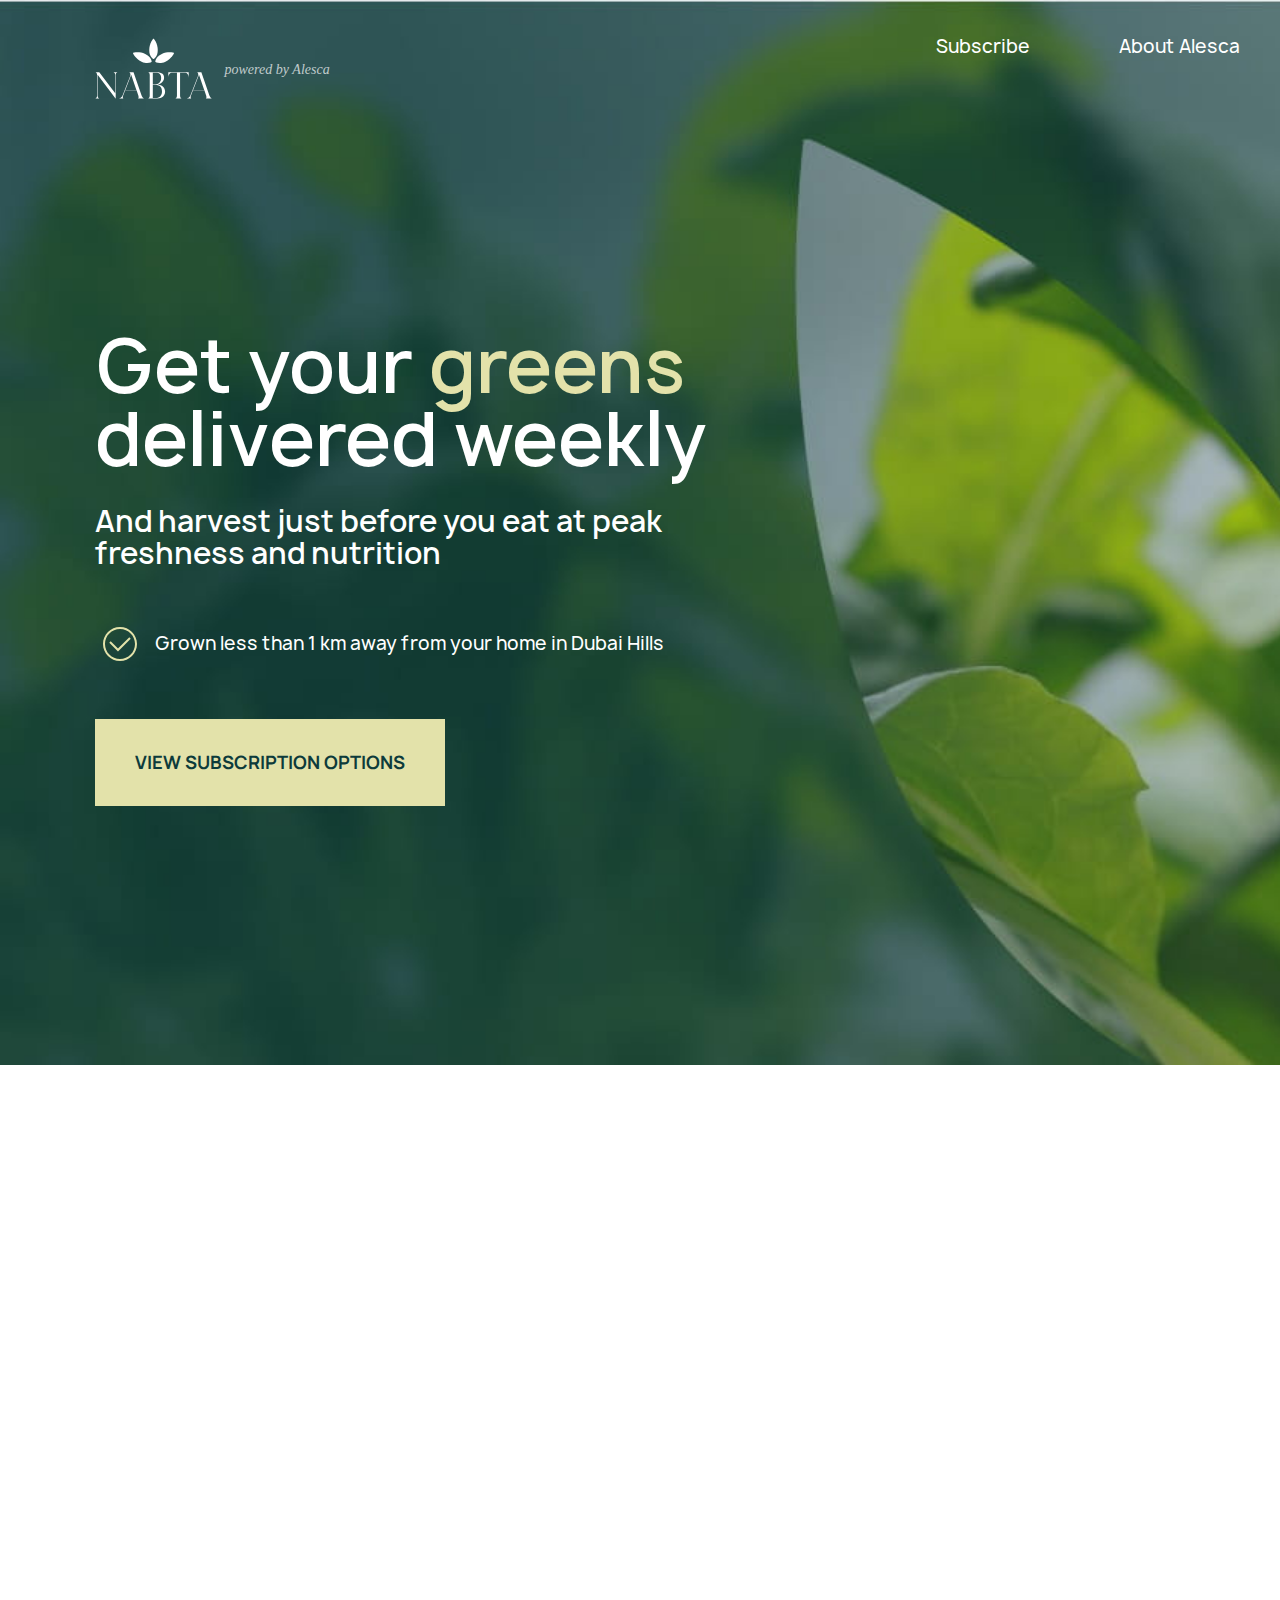
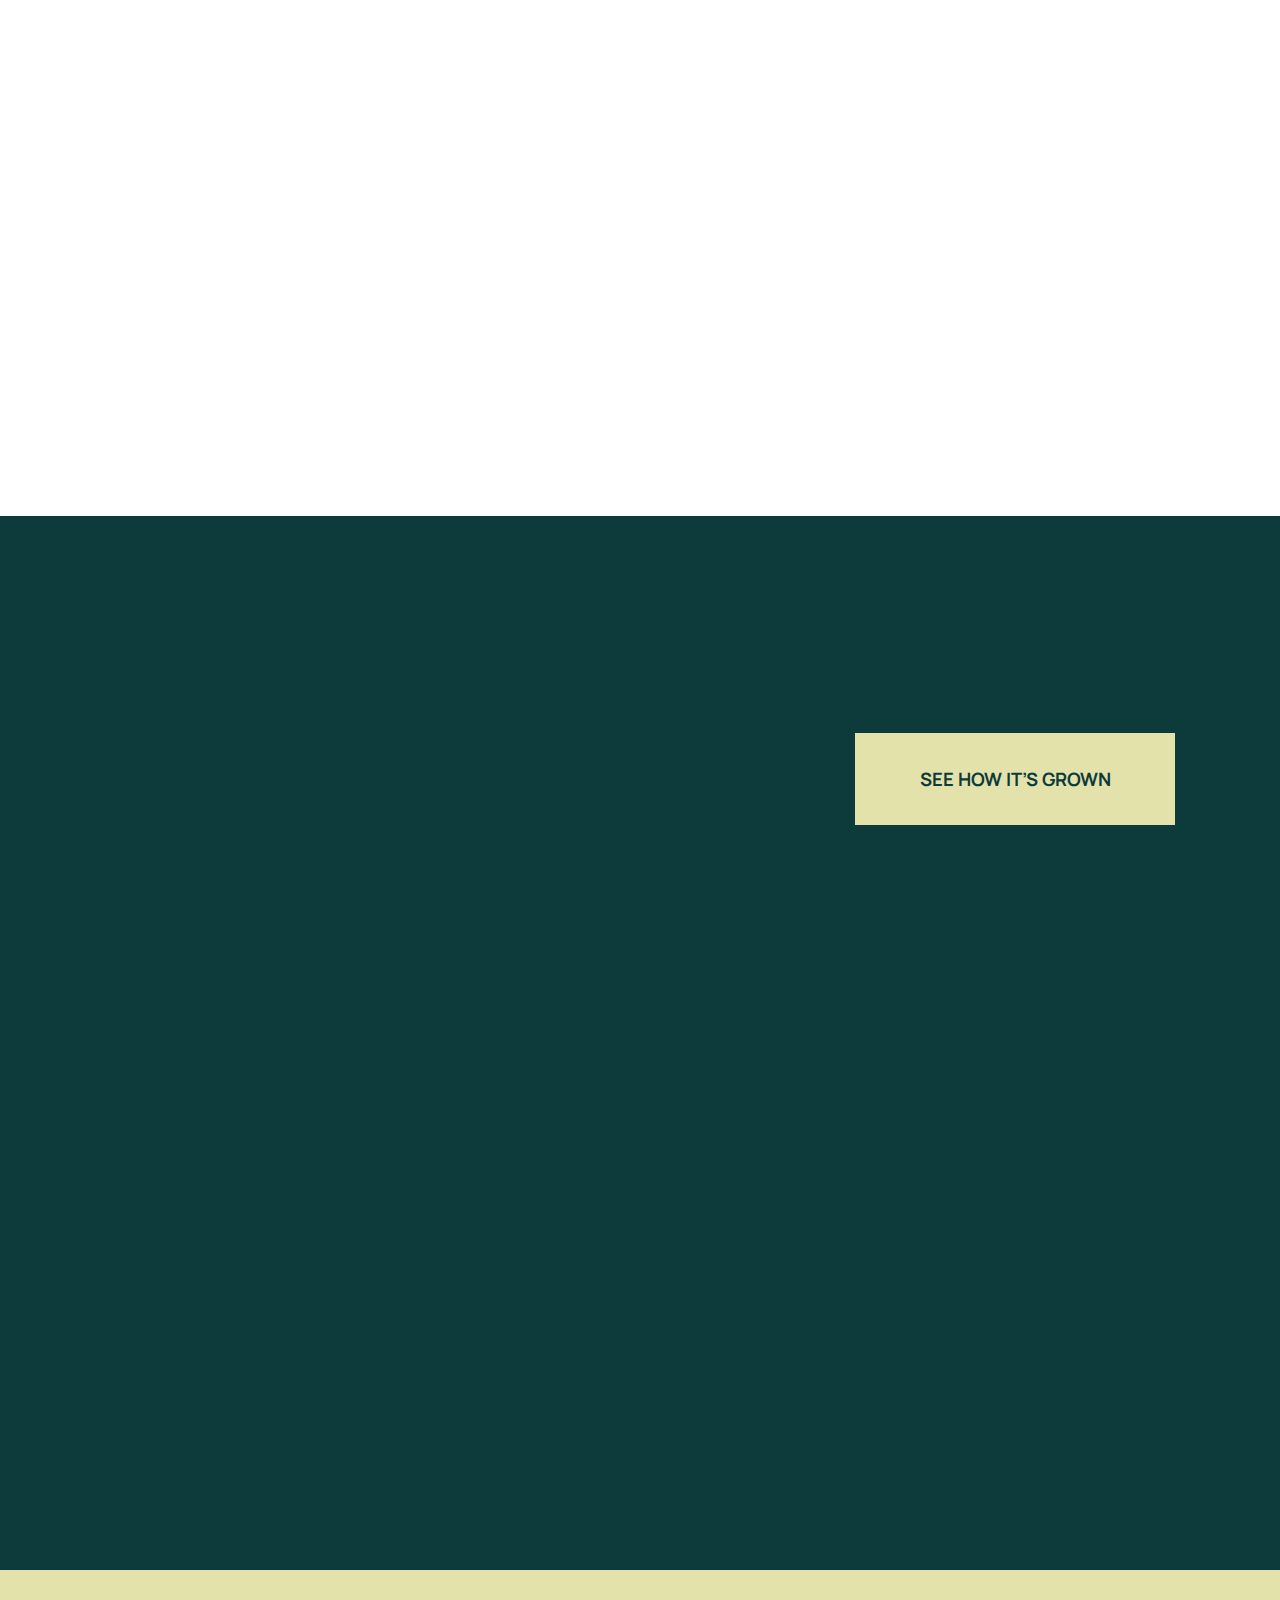
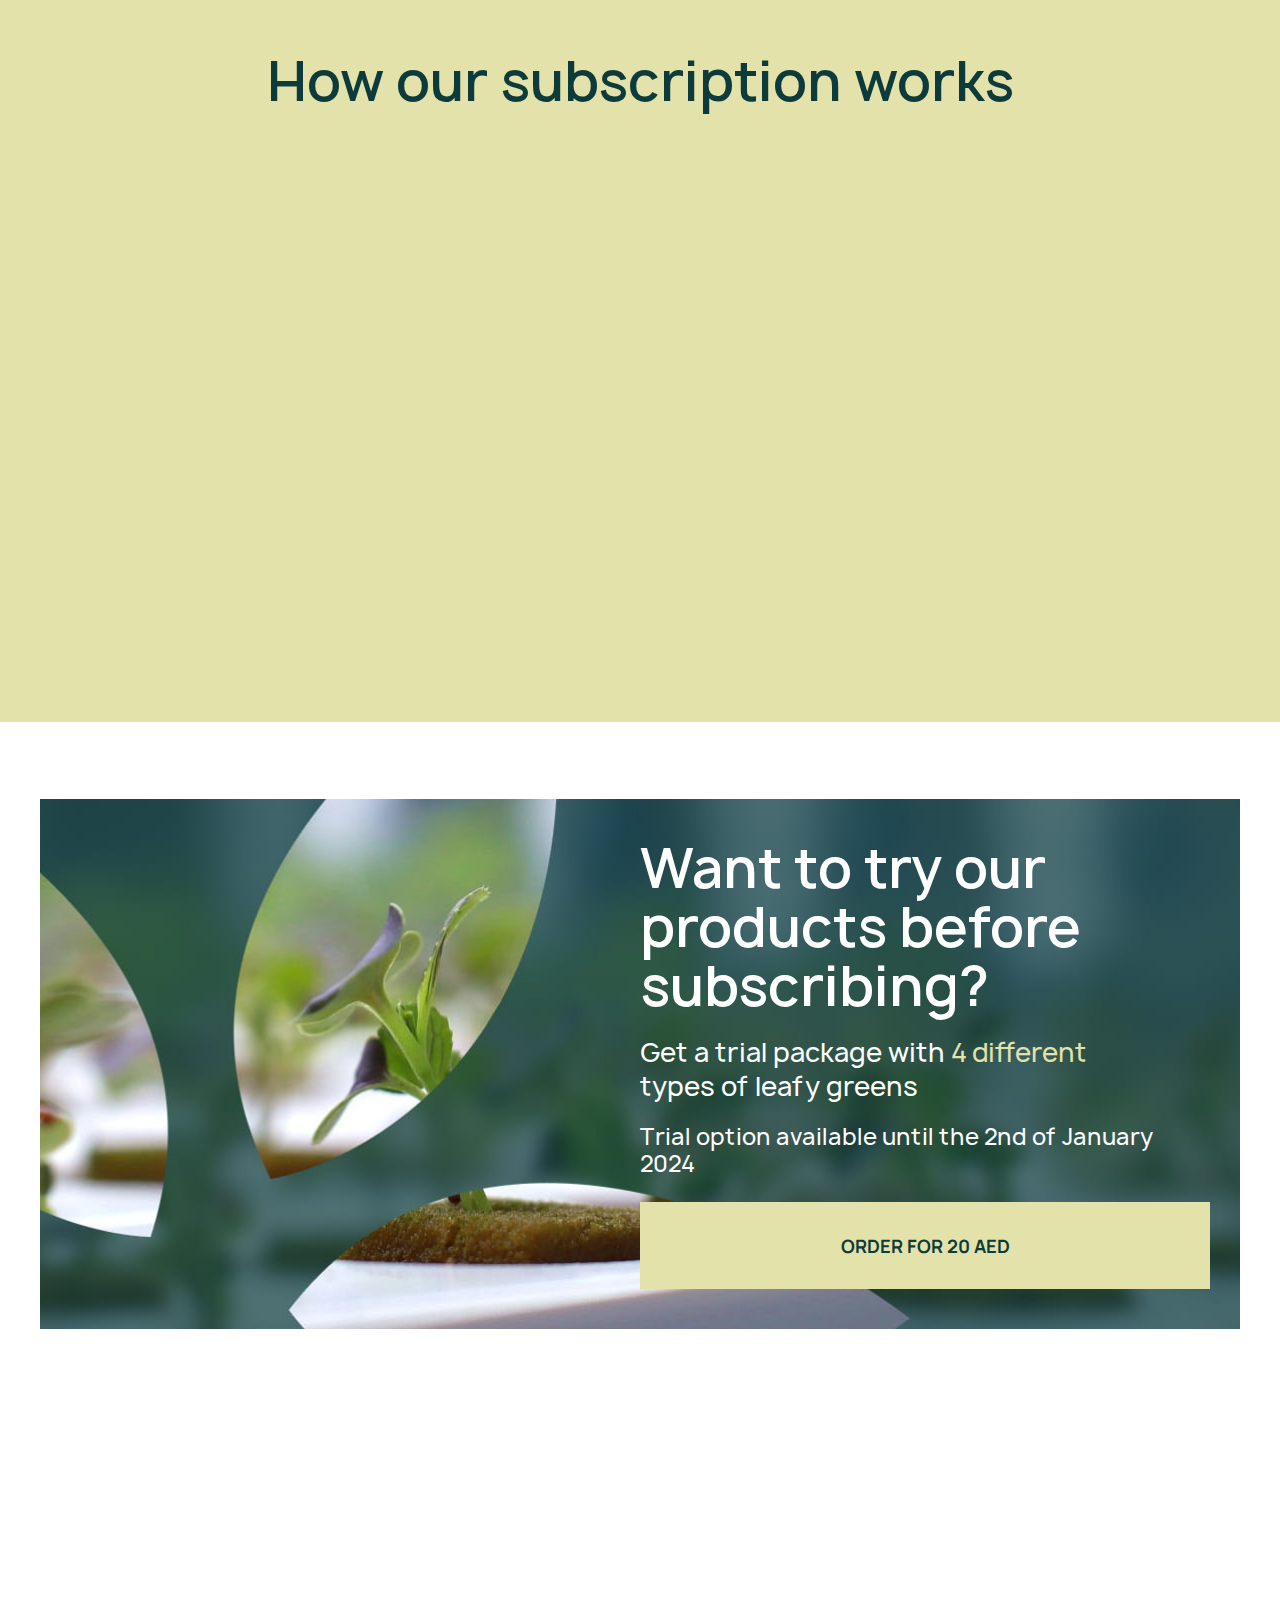
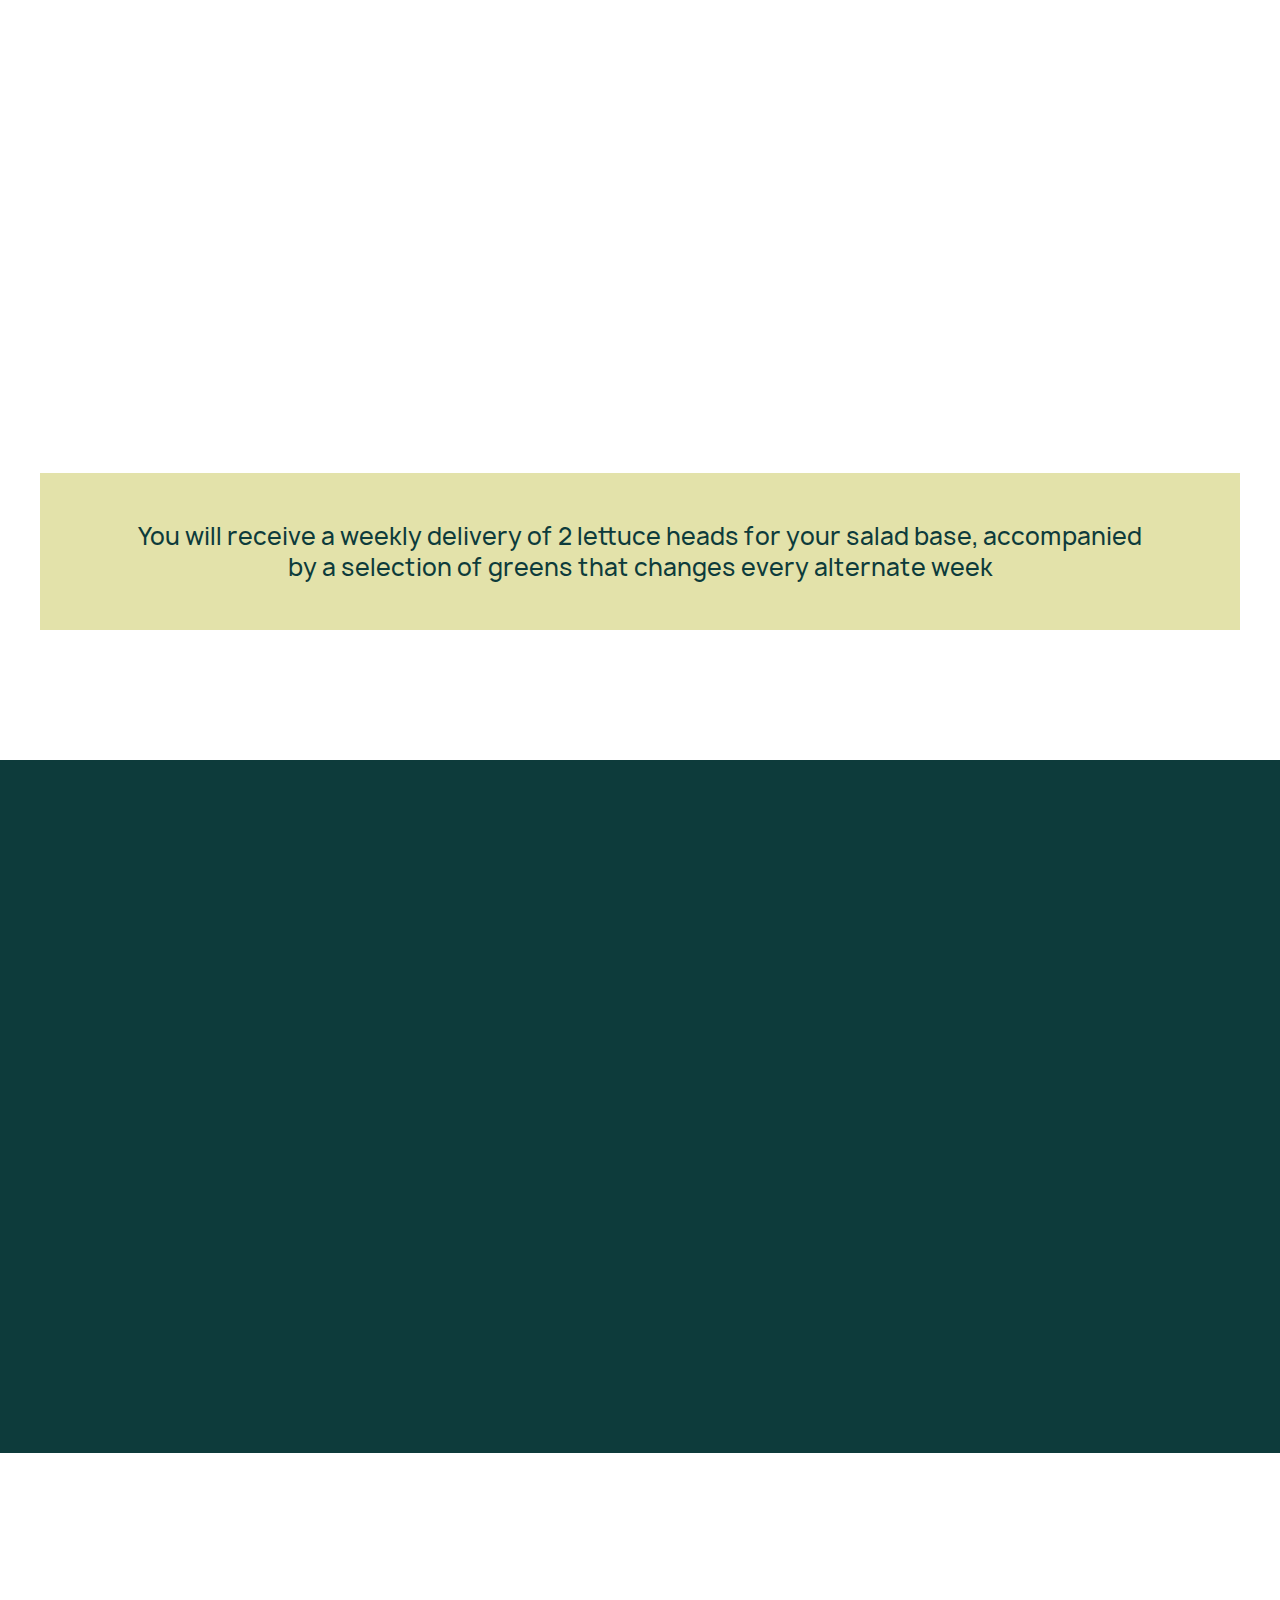
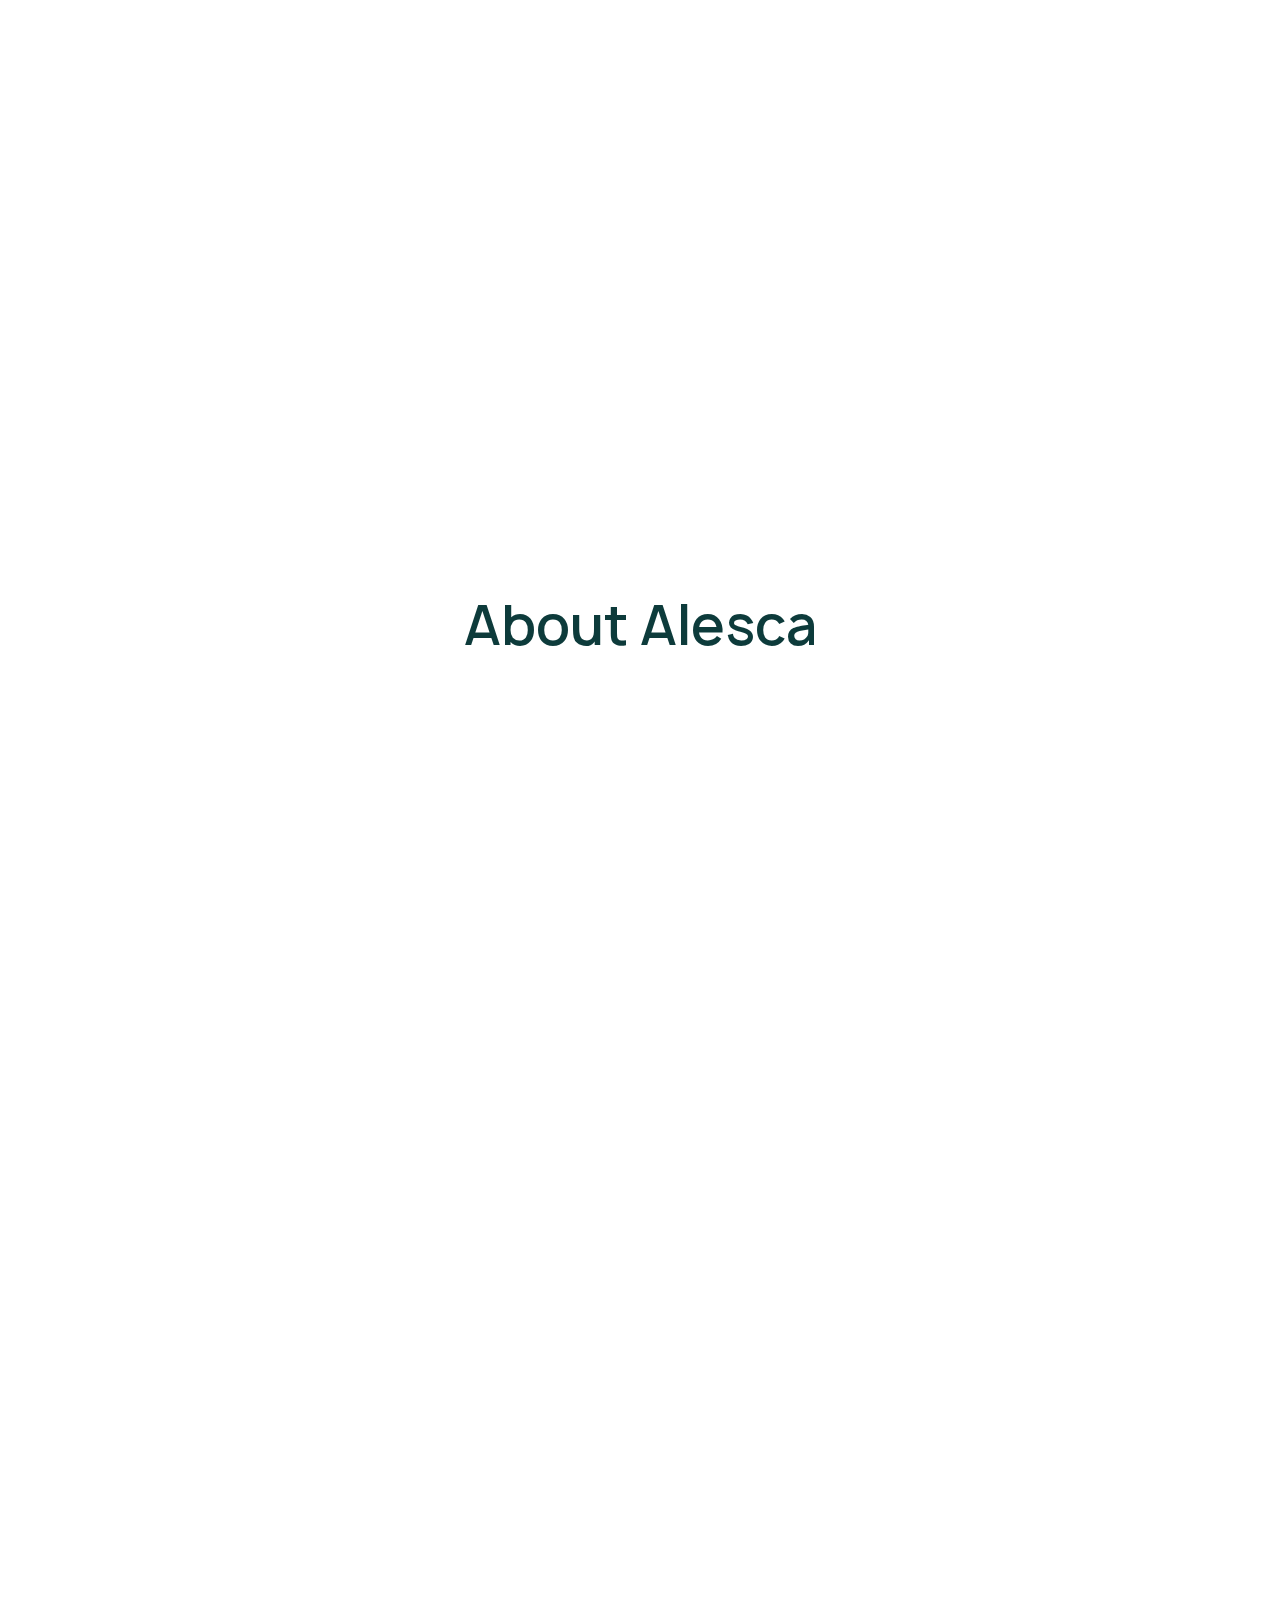
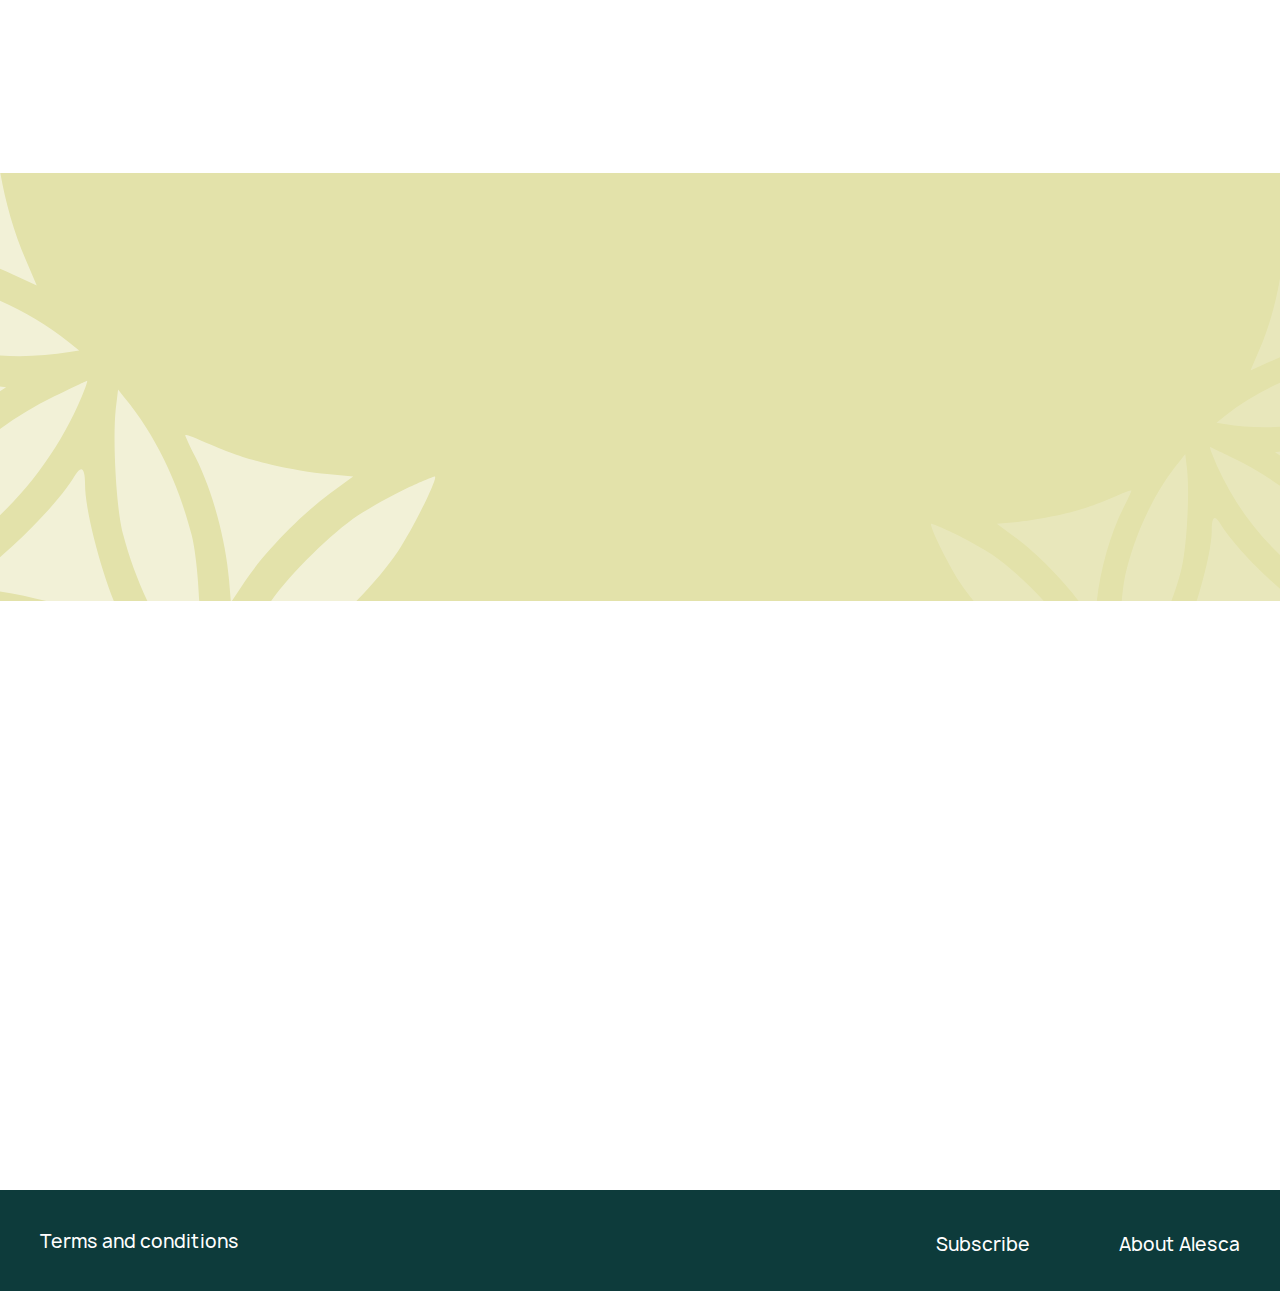
==== commit df73356a: "fixes" ====
--- a/app/index.html
+++ b/app/index.html
@@ -1,174 +1,298 @@
-<!DOCTYPE html><html lang="en" class="page"><head><meta charset="UTF-8"><meta name="viewport" content="width=device-width,initial-scale=1"><meta http-equiv="X-UA-Compatible" content="ie=edge"><meta name="theme-color" content="#111111"><title>Alesca</title><link rel="preload" href="fonts/Manrope-Bold.woff2" as="font" type="font/woff2" crossorigin><link rel="preload" href="fonts/Manrope-Regular.woff2" as="font" type="font/woff2" crossorigin><link rel="preload" href="fonts/Manrope-Medium.woff2" as="font" type="font/woff2" crossorigin><link rel="preload" href="fonts/Manrope-Semibold.woff2" as="font" type="font/woff2" crossorigin><!-- <style>
-    .header {
-    position: absolute;
-    left: 0;
-    top: 0;
-    width: 100%;
-    padding-top: 38px
-  }
-
-  @supports (gap:clamp(0.625rem, 0.4166666667rem + 0.4340277778vw, 0.9375rem)) {
+<!DOCTYPE html><html lang="en" class="page"><head><meta charset="UTF-8"><meta name="viewport" content="width=device-width,initial-scale=1"><meta http-equiv="X-UA-Compatible" content="ie=edge"><meta name="theme-color" content="#111111"><title>Alesca</title><link rel="preload" href="./fonts/Manrope-Bold.woff2" as="font" type="font/woff2" crossorigin><link rel="preload" href="./fonts/Manrope-Regular.woff2" as="font" type="font/woff2" crossorigin><link rel="preload" href="./fonts/Manrope-Medium.woff2" as="font" type="font/woff2" crossorigin><link rel="preload" href="./fonts/Manrope-Semibold.woff2" as="font" type="font/woff2" crossorigin><link rel="preload" href="./fonts/Montserrat-Italic.woff2" as="font" type="font/woff2" crossorigin><!-- criticals to reduce cls --><style>.header {
+  position: absolute;
+  left: 0;
+  top: 0;
+  width: 100%;
+  padding-top: 38px
+}
+
+@supports (gap:clamp(0.625rem, 0.4166666667rem + 0.4340277778vw, 0.9375rem)) {
+  .header__logos {
+    gap: clamp(.625rem, .4166666667rem + .4340277778vw, .9375rem)
+  }
+}
+
+@supports not (gap:clamp(0.625rem, 0.4166666667rem + 0.4340277778vw, 0.9375rem)) {
+  .header__logos {
+    gap: calc(.625rem + .3125 * (100vw - 48rem)/ 72)
+  }
+}
+
+@media screen and (max-width:1670px) {
+  @supports (padding-left:clamp(0.0000000625rem, -11.8879054508rem + 19.1740411504vw, 8.125rem)) {
     .header__logos {
-      gap: clamp(.625rem, .4166666667rem + .4340277778vw, .9375rem)
-    }
-  }
-
-  @supports not (gap:clamp(0.625rem, 0.4166666667rem + 0.4340277778vw, 0.9375rem)) {
+      padding-left: clamp(.0000000625rem, -11.8879054508rem + 19.1740411504vw, 8.125rem)
+    }
+  }
+
+  @supports not (padding-left:clamp(0.0000000625rem, -11.8879054508rem + 19.1740411504vw, 8.125rem)) {
     .header__logos {
-      gap: calc(.625rem + .3125 * (100vw - 48rem)/ 72)
-    }
-  }
-
-  .header__logos span {
-    color: rgba(255, 255, 255, .71);
-    font-weight: 400
-  }
-
-  @supports (font-size:clamp(0.75rem, 0.6666666667rem + 0.1736111111vw, 0.875rem)) {
-    .header__logos span {
-      font-size: clamp(.75rem, .6666666667rem + .1736111111vw, .875rem)
-    }
-  }
-
-  @supports not (font-size:clamp(0.75rem, 0.6666666667rem + 0.1736111111vw, 0.875rem)) {
-    .header__logos span {
-      font-size: calc(.75rem + .125 * (100vw - 48rem)/ 72)
-    }
-  }
-
-  @media screen and (max-width:576px) {
-    :root {
-      --container-paddings: 0 15px
-    }
-
-    .header__logo {
-      max-width: 75px
-    }
-
-    .header__inner {
-      -webkit-box-align: center;
-      -ms-flex-align: center;
-      align-items: center
-    }
-  }
-
+      padding-left: calc(.0000000625rem + 8.1249999375 * (100vw - 62rem)/ 42.375)
+    }
+  }
+}
+
+.header__logos span {
+  color: rgba(255, 255, 255, 0.71);
+  font-size: 14px;
+  font-weight: 400;
+  font-style: italic;
+  font-family: var(--font-family-secondary);
+}
+
+
+@media screen and (max-width:576px) {
+  :root {
+    --container-paddings: 0 15px
+  }
+
+  .header__logo {
+    max-width: 75px
+  }
+
+  .header__inner {
+    -webkit-box-align: center;
+    -ms-flex-align: center;
+    align-items: center
+  }
+}
+
+.burger {
+  display: none;
+  --burger-width: 30px;
+  --burger-height: 22px;
+  --burger-line-height: 2px;
+  position: relative;
+  border: none;
+  padding: 0;
+  width: var(--burger-width);
+  height: var(--burger-height);
+  color: var(--white-color);
+  background-color: transparent;
+  cursor: pointer;
+  z-index: 3
+}
+
+.burger::after,
+.burger::before {
+  content: "";
+  position: absolute;
+  left: 0;
+  width: 100%;
+  height: var(--burger-line-height);
+  background-color: currentColor;
+  -webkit-transition: top .3s ease-in-out, -webkit-transform .3s ease-in-out;
+  transition: transform .3s ease-in-out, top .3s ease-in-out, -webkit-transform .3s ease-in-out;
+  border-radius: 2px
+}
+
+.burger::before {
+  top: 0
+}
+
+.burger::after {
+  top: calc(100% - var(--burger-line-height))
+}
+
+.burger__line {
+  position: absolute;
+  left: 0;
+  top: 50%;
+  width: 100%;
+  height: var(--burger-line-height);
+  background-color: currentColor;
+  -webkit-transform: translateY(-50%);
+  -ms-transform: translateY(-50%);
+  transform: translateY(-50%);
+  -webkit-transition: -webkit-transform .3s ease-in-out;
+  transition: transform .3s ease-in-out;
+  transition: transform .3s ease-in-out, -webkit-transform .3s ease-in-out;
+  border-radius: 2px
+}
+
+.burger--active {
+  --burger-line-height: 3px
+}
+
+.burger--active::before {
+  top: 50%;
+  -webkit-transform: rotate(45deg);
+  -ms-transform: rotate(45deg);
+  transform: rotate(45deg);
+  -webkit-transition: top .3s ease-in-out, -webkit-transform .3s ease-in-out;
+  transition: transform .3s ease-in-out, top .3s ease-in-out, -webkit-transform .3s ease-in-out
+}
+
+.burger--active::after {
+  top: 50%;
+  -webkit-transform: rotate(-45deg);
+  -ms-transform: rotate(-45deg);
+  transform: rotate(-45deg);
+  -webkit-transition: top .3s ease-in-out, -webkit-transform .3s ease-in-out;
+  transition: transform .3s ease-in-out, top .3s ease-in-out, -webkit-transform .3s ease-in-out
+}
+
+.burger--active .burger__line {
+  -webkit-transform: scale(0);
+  -ms-transform: scale(0);
+  transform: scale(0);
+  -webkit-transition: -webkit-transform .3s ease-in-out;
+  transition: transform .3s ease-in-out;
+  transition: transform .3s ease-in-out, -webkit-transform .3s ease-in-out
+}
+
+.menu {
+  -webkit-transition: -webkit-transform var(--transition-duration) ease;
+  transition: -webkit-transform var(--transition-duration) ease;
+  transition: transform var(--transition-duration) ease;
+  transition: transform var(--transition-duration) ease, -webkit-transform var(--transition-duration) ease;
+  max-width: 304px;
+  width: 100%;
+  gap: 10px
+}
 
 .hero {
   min-height: calc(100vh - 105px);
   background-color: var(--primary-color);
-  background-image: url("../img/hero-bg.jpg");
+  background-image: url(../img/hero-bg.jpg);
   background-size: cover;
   background-repeat: no-repeat;
   padding-top: 170px;
-  padding-bottom: 100px;
-}
-@supports (margin-bottom: clamp( 5rem , 4.2788461538rem  +  3.2051282051vw , 8.125rem )) {
-  .hero {
-    margin-bottom: clamp( 5rem , 4.2788461538rem  +  3.2051282051vw , 8.125rem );
-  }
-}
-@supports not (margin-bottom: clamp( 5rem , 4.2788461538rem  +  3.2051282051vw , 8.125rem )) {
-  .hero {
-    margin-bottom: calc(5rem + 3.125 * (100vw - 22.5rem) / 97.5);
-  }
-}
-@media screen and (max-width: 1600px) {
-  .hero {
-    background-image: url("../img/hero-bg-mobile.jpg");
-  }
-}
-@media screen and (min-height: 1000px) {
-  .hero {
-    background-position: 60% center;
-  }
-}
-@media screen and (max-width: 768px) {
-  .hero {
-    background-image: url("../img/hero-bg.jpg");
-    padding-top: 120px;
-  }
-}
-@media screen and (max-width: 576px) {
-  .hero {
-    background-position: 30%;
-  }
-}
-@media screen and (max-width: 360px) {
-  .hero {
-    background-position-x: 10%;
-  }
-}
+  padding-bottom: 100px
+}
+
+@supports (margin-bottom:clamp(5rem, 4.2788461538rem + 3.2051282051vw, 8.125rem)) {
+  .hero {
+    margin-bottom: clamp(5rem, 4.2788461538rem + 3.2051282051vw, 8.125rem)
+  }
+}
+
+@supports not (margin-bottom:clamp(5rem, 4.2788461538rem + 3.2051282051vw, 8.125rem)) {
+  .hero {
+    margin-bottom: calc(5rem + 3.125 * (100vw - 22.5rem)/ 97.5)
+  }
+}
+
+@media screen and (max-width:1600px) {
+  .hero {
+    background-image: url(../img/hero-bg-mobile.jpg)
+  }
+}
+
+@media screen and (min-height:1000px) {
+  .hero {
+    background-position: 60% center
+  }
+}
+
+@media screen and (max-width:360px) {
+  .hero {
+    background-position-x: 10%
+  }
+}
+
 .hero__title {
-  margin-bottom: 30px;
-}
-@supports (font-size: clamp( 2.5rem , 1.6923076923rem  +  3.5897435897vw , 6rem )) {
+  margin-bottom: 30px
+}
+
+@supports (font-size:clamp(2.5rem, 1.6923076923rem + 3.5897435897vw, 6rem)) {
   .hero__title {
-    font-size: clamp( 2.5rem , 1.6923076923rem  +  3.5897435897vw , 6rem );
-  }
-}
-@supports not (font-size: clamp( 2.5rem , 1.6923076923rem  +  3.5897435897vw , 6rem )) {
+    font-size: clamp(2.5rem, 1.6923076923rem + 3.5897435897vw, 6rem)
+  }
+}
+
+@supports not (font-size:clamp(2.5rem, 1.6923076923rem + 3.5897435897vw, 6rem)) {
   .hero__title {
-    font-size: calc(2.5rem + 3.5 * (100vw - 22.5rem) / 97.5);
-  }
-}
+    font-size: calc(2.5rem + 3.5 * (100vw - 22.5rem)/ 97.5)
+  }
+}
+
 .hero__btn {
-  min-width: 349px;
-}
-@media screen and (max-width: 576px) {
+  min-width: 349px
+}
+
+@media screen and (max-width:576px) {
+  .hero {
+    background-position: 30%
+  }
+
   .hero__btn {
     min-width: unset;
-    width: 100%;
-  }
-}
-.hero__info {
-  max-width: 823px;
-}
+    width: 100%
+  }
+}
+
+@media screen and (max-width:1670px) {
+  .hero__info {
+    max-width: 923px
+  }
+
+  @supports (padding-left:clamp(0.0000000625rem, -11.8879054508rem + 19.1740411504vw, 8.125rem)) {
+    .hero__info {
+      padding-left: clamp(.0000000625rem, -11.8879054508rem + 19.1740411504vw, 8.125rem)
+    }
+  }
+
+  @supports not (padding-left:clamp(0.0000000625rem, -11.8879054508rem + 19.1740411504vw, 8.125rem)) {
+    .hero__info {
+      padding-left: calc(.0000000625rem + 8.1249999375 * (100vw - 62rem)/ 42.375)
+    }
+  }
+}
+
 .hero__inner {
-  min-height: inherit;
-}
+  min-height: inherit
+}
+
 .hero__description {
   max-width: 608px;
-  line-height: 1.1;
-}
-@supports (margin-bottom: clamp( 2.1875rem , 1.8269230769rem  +  1.6025641026vw , 3.75rem )) {
+  line-height: 1.1
+}
+
+@supports (margin-bottom:clamp(2.1875rem, 1.8269230769rem + 1.6025641026vw, 3.75rem)) {
   .hero__description {
-    margin-bottom: clamp( 2.1875rem , 1.8269230769rem  +  1.6025641026vw , 3.75rem );
-  }
-}
-@supports not (margin-bottom: clamp( 2.1875rem , 1.8269230769rem  +  1.6025641026vw , 3.75rem )) {
+    margin-bottom: clamp(2.1875rem, 1.8269230769rem + 1.6025641026vw, 3.75rem)
+  }
+}
+
+@supports not (margin-bottom:clamp(2.1875rem, 1.8269230769rem + 1.6025641026vw, 3.75rem)) {
   .hero__description {
-    margin-bottom: calc(2.1875rem + 1.5625 * (100vw - 22.5rem) / 97.5);
-  }
-}
+    margin-bottom: calc(2.1875rem + 1.5625 * (100vw - 22.5rem)/ 97.5)
+  }
+}
+
 .hero__notice {
   position: relative;
   line-height: 1.3;
-  gap: 10px;
-}
-@supports (margin-bottom: clamp( 2.1875rem , 1.8269230769rem  +  1.6025641026vw , 3.75rem )) {
-  .hero__notice {
-    margin-bottom: clamp( 2.1875rem , 1.8269230769rem  +  1.6025641026vw , 3.75rem );
-  }
-}
-@supports not (margin-bottom: clamp( 2.1875rem , 1.8269230769rem  +  1.6025641026vw , 3.75rem )) {
-  .hero__notice {
-    margin-bottom: calc(2.1875rem + 1.5625 * (100vw - 22.5rem) / 97.5);
-  }
-}
-@supports (font-size: clamp( 1rem , 0.9423076923rem  +  0.2564102564vw , 1.25rem )) {
-  .hero__notice {
-    font-size: clamp( 1rem , 0.9423076923rem  +  0.2564102564vw , 1.25rem );
-  }
-}
-@supports not (font-size: clamp( 1rem , 0.9423076923rem  +  0.2564102564vw , 1.25rem )) {
-  .hero__notice {
-    font-size: calc(1rem + 0.25 * (100vw - 22.5rem) / 97.5);
-  }
-}
+  gap: 10px
+}
+
+@supports (margin-bottom:clamp(2.1875rem, 1.8269230769rem + 1.6025641026vw, 3.75rem)) {
+  .hero__notice {
+    margin-bottom: clamp(2.1875rem, 1.8269230769rem + 1.6025641026vw, 3.75rem)
+  }
+}
+
+@supports not (margin-bottom:clamp(2.1875rem, 1.8269230769rem + 1.6025641026vw, 3.75rem)) {
+  .hero__notice {
+    margin-bottom: calc(2.1875rem + 1.5625 * (100vw - 22.5rem)/ 97.5)
+  }
+}
+
+@supports (font-size:clamp(1rem, 0.9423076923rem + 0.2564102564vw, 1.25rem)) {
+  .hero__notice {
+    font-size: clamp(1rem, .9423076923rem + .2564102564vw, 1.25rem)
+  }
+}
+
+@supports not (font-size:clamp(1rem, 0.9423076923rem + 0.2564102564vw, 1.25rem)) {
+  .hero__notice {
+    font-size: calc(1rem + .25 * (100vw - 22.5rem)/ 97.5)
+  }
+}
+
 .hero__notice svg {
   -webkit-box-flex: 0;
   -ms-flex: 0 0 50px;
-  flex: 0 0 50px;
-}
-
-  </style> --><link rel="stylesheet" href="css/vendor.css"><link rel="stylesheet" href="css/main.css"><script defer="defer" src="js/main.js"></script></head><body class="page__body"><div class="site-container"><header class="header color-white"><div class="container header__container"><div class="header__inner flex justify-between"><div class="header__logos flex align-items-center"><a href="#" class="header__logo"><img src="img/svg/logos/nabta.svg" alt="Nabta Logo" width="117" height="60"> </a><span>powered by</span> <a href="" class="header__logo"><img src="img/svg/logos/alesca.svg" alt="Alesca Logo" width="112" height="67"></a></div><nav class="menu" data-menu><ul class="menu__list flex justify-between"><li class="menu__item"><a href="#" class="header__link primary-hover" data-scroll-to=".offer">Subscribe</a></li><li class="menu__item"><a href="#" class="header__link primary-hover" data-scroll-to=".about">About Alesca</a></li></ul></nav><button class="burger" aria-label="Open Menu" aria-expanded="false" data-burger><span class="burger__line"></span></button></div></div></header><main class="main"><section class="hero color-white"><div class="container hero__inner flex align-items-center"><div class="hero__info"><h1 class="hero__title font-semibold">Get your <span class="color-secondary">greens</span> delivered weekly</h1><p class="hero__description font-subtitle font-semibold">And harvest just before you eat at peak freshness and nutrition</p><div class="hero__notice flex align-items-center"><svg width="50" height="50" viewBox="0 0 50 50" fill="none" xmlns="http://www.w3.org/2000/svg"><path d="M25 42C15.6 42 8 34.4 8 25C8 15.6 15.6 8 25 8C34.4 8 42 15.6 42 25C42 34.4 34.4 42 25 42ZM25 10C16.7 10 10 16.7 10 25C10 33.3 16.7 40 25 40C33.3 40 40 33.3 40 25C40 16.7 33.3 10 25 10Z" fill="#E3E2AA"/><path d="M22.9998 32.4001L14.2998 23.7001L15.6998 22.3L22.9998 29.6L34.2998 18.3L35.6998 19.7001L22.9998 32.4001Z" fill="#E3E2AA"/></svg><p>Grown less than 1 km away from your home in Dubai Hills</p></div><button class="btn btn-primary hero__btn">Pre-subscribe for 10 AED</button></div></div></section><section class="difference section-offset"><div class="container"><h2 class="difference__title section-title section-title-with-margin centered" data-aos="fade-up">See the difference</h2><div class="difference__inner grid grid-cols-12"><div class="difference__items flex" data-aos="fade-up"><div class="difference__item flex align-items-center difference__item--question" data-aos="fade-up"><p>Worried where your greens are grown?</p></div><div class="difference__item flex align-items-center difference__item--answer color-white"><p>We grow ours around the corner in your community farm</p></div></div><div class="difference__items flex" data-aos="fade-up" data-aos-delay="150"><div class="difference__item flex align-items-center difference__item--question"><p>Worried about consuming chemicals and pesticides?</p></div><div class="difference__item flex align-items-center difference__item--answer color-white"><p>Our farm is a clean and pesticide-free environment</p></div></div><div class="difference__items flex" data-aos="fade-up" data-aos-delay="250"><div class="difference__item flex align-items-center difference__item--question"><p>Supermarket greens die in your fridge after 2 days?</p></div><div class="difference__item flex align-items-center difference__item--answer color-white"><p>Ours remain nice and fresh up to 10 days</p></div></div><div class="difference__items flex" data-aos="fade-up" data-aos-delay="350"><div class="difference__item flex align-items-center difference__item--question"><p>Supermarket greens loose most vitamins and nutrients by the time you eat them?</p></div><div class="difference__item flex align-items-center difference__item--answer color-white"><p>Harvest ours just before you eat at peak freshness and nutrition</p></div></div><div class="difference__items flex" data-aos="fade-up" data-aos-delay="450"><div class="difference__item flex align-items-center difference__item--question"><p>Keep forgetting to buy ingredients for your salad or smoothie?</p></div><div class="difference__item flex align-items-center difference__item--answer color-white"><p>Cross it out of your grocery list. It’s on us!</p></div></div><div class="difference__items flex" data-aos="fade-up" data-aos-delay="550"><div class="difference__item flex align-items-center difference__item--question"><p>Other greens all taste the same?</p></div><div class="difference__item flex align-items-center difference__item--answer color-white"><p>Just try ours once and taste the difference</p></div></div></div></div></section><section class="benefits section-offset section-padding-top color-white"><div class="container"><div class="benefits__inner grid"><div class="benefits__list grid"><div class="benefits__item flex align-items-center"><div class="align-self-start" data-aos="fade-down"><svg width="88" height="88" viewBox="0 0 88 88" fill="none" xmlns="http://www.w3.org/2000/svg"><circle cx="44" cy="44" r="43.5" stroke="#E3E2AA"/><path d="M40.2058 66C42.0334 66 43.515 64.5184 43.515 62.6907C43.515 60.8631 42.0334 59.3815 40.2058 59.3815C38.3781 59.3815 36.8965 60.8631 36.8965 62.6907C36.8965 64.5184 38.3781 66 40.2058 66Z" stroke="#E3E2AA" stroke-width="2" stroke-linecap="round" stroke-linejoin="round"/><path d="M55.0983 66C56.926 66 58.4076 64.5184 58.4076 62.6907C58.4076 60.8631 56.926 59.3815 55.0983 59.3815C53.2707 59.3815 51.7891 60.8631 51.7891 62.6907C51.7891 64.5184 53.2707 66 55.0983 66Z" stroke="#E3E2AA" stroke-width="2" stroke-linecap="round" stroke-linejoin="round"/><path d="M48.0821 33.0394C47.5743 30.9994 46.5878 29.1097 45.2045 27.5267C43.8211 25.9437 42.0806 24.7129 40.127 23.9363C38.1734 23.1597 36.0629 22.8596 33.9703 23.0608C31.8776 23.262 29.863 23.9587 28.0932 25.0933C26.3233 26.2279 24.8492 27.7677 23.7927 29.5852C22.7363 31.4028 22.128 33.4459 22.0181 35.5453C21.9082 37.6447 22.3 39.7401 23.1609 41.658C24.0219 43.5759 25.3272 45.2612 26.969 46.5743M35.2422 36.2825L40.2061 31.3186M41.8607 52.7958V49.4865H36.8968C35.1414 49.4865 33.458 50.1838 32.2168 51.425C30.9756 52.6662 30.2783 54.3497 30.2783 56.105V62.7236" stroke="#E3E2AA" stroke-width="2" stroke-linecap="round" stroke-linejoin="round"/><path d="M65.0252 62.6907V46.1444C65.0252 45.2667 64.6766 44.425 64.056 43.8043C63.4354 43.1837 62.5936 42.8351 61.716 42.8351H45.1696C44.2919 42.8351 43.4502 43.1837 42.8296 43.8043C42.209 44.425 41.8604 45.2667 41.8604 46.1444V52.7629" stroke="#E3E2AA" stroke-width="2" stroke-linecap="round" stroke-linejoin="round"/></svg></div><h3 class="benefits__subtitle font-semibold" data-aos="fade-right">Delivered weekly</h3></div><div class="benefits__item flex align-items-center"><div class="align-self-start" data-aos="fade-down" data-aos-delay="550"><svg width="88" height="88" viewBox="0 0 88 88" fill="none" xmlns="http://www.w3.org/2000/svg"><circle cx="44" cy="44" r="43.5" stroke="#E3E2AA"/><path d="M57.3727 35.2918C57.3727 32.2093 57.3727 29.1269 57.1569 27.0925C57.1585 26.5939 57.0392 26.1023 56.8091 25.66C56.579 25.2176 56.245 24.8377 55.8359 24.5528C55.4267 24.2679 54.9545 24.0865 54.4598 24.0242C53.9651 23.9619 53.4627 24.0205 52.9956 24.195C46.3375 26.1061 32.7439 30.8839 27.0414 39.0832C20.8765 47.7757 25.6235 57.732 27.8737 61.6159C28.2015 62.1649 28.6489 62.6329 29.1826 62.9851C29.7163 63.3373 30.3225 63.5647 30.9561 63.6503C33.7944 64.1619 36.6933 64.245 39.5561 63.8969" stroke="#E3E2AA" stroke-width="2" stroke-linecap="round" stroke-linejoin="round"/><path d="M37.9222 48.947C34.8192 53.5199 31.9588 58.2528 29.353 63.1262M55.3997 64.0201C55.0611 64.1426 54.6903 64.1426 54.3517 64.0201C51.781 63.0018 49.5752 61.2351 48.0199 58.9489C46.4646 56.6627 45.6315 53.9622 45.6284 51.1972V45.4946C45.6321 45.2989 45.6755 45.1061 45.7559 44.9276C45.8362 44.7491 45.9519 44.5888 46.096 44.4563C46.24 44.3238 46.4094 44.2218 46.5939 44.1566C46.7784 44.0913 46.9743 44.0642 47.1696 44.0767H62.5818C62.9554 44.0846 63.3115 44.2365 63.5757 44.5007C63.84 44.7649 63.9919 45.121 63.9997 45.4946V51.1972C64.0065 53.948 63.1915 56.6382 61.6593 58.9229C60.127 61.2075 57.9474 62.9824 55.3997 64.0201Z" stroke="#E3E2AA" stroke-width="2" stroke-linecap="round" stroke-linejoin="round"/></svg></div><h3 class="benefits__subtitle font-semibold" data-aos="fade-right" data-aos-delay="350">Pesticide-free</h3></div><div class="benefits__item flex align-items-center"><div class="align-self-start" data-aos="fade-down" data-aos-delay="1200"><svg class="align-self-start" width="88" height="88" viewBox="0 0 88 88" fill="none" xmlns="http://www.w3.org/2000/svg"><circle cx="44" cy="44" r="43.5" stroke="#E3E2AA"/><g clip-path="url(#clip0_273_157)"><path d="M55.2369 31.8336C59.3137 33.5758 63.8988 33.7106 68.071 32.2111M32.2111 68.0709C33.7093 63.8856 33.5745 59.2894 31.8337 55.1991C30.4711 51.9423 30.1024 48.3551 30.7741 44.8892C31.4458 41.4233 33.1278 38.2336 35.6084 35.7216C38.1513 33.205 41.3823 31.4975 44.8942 30.8145" stroke="#E3E2AA" stroke-width="2" stroke-linecap="round" stroke-linejoin="round"/><path d="M42.0258 56.2565C45.5547 55.5677 48.7996 53.8467 51.3493 51.3116M51.3493 51.3116C53.8343 48.8023 55.5192 45.6124 56.1911 42.1454C56.863 38.6784 56.4917 35.09 55.124 31.834C53.4187 27.7428 53.3243 23.1579 54.8598 19M51.3493 51.3116L35.7597 35.722M19 54.8598C23.1739 53.3532 27.7662 53.5018 31.834 55.275" stroke="#E3E2AA" stroke-width="2" stroke-linecap="round" stroke-linejoin="round"/></g><defs><clipPath id="clip0_273_157"><rect width="50" height="50" fill="white" transform="translate(19 19)"/></clipPath></defs></svg></div><h3 class="benefits__subtitle font-semibold" data-aos="fade-right" data-aos-delay="700">Full of vitamins</h3></div><div class="benefits__item flex align-items-center"><div class="align-self-start" data-aos="fade-down" data-aos-delay="1550"><svg width="88" height="88" viewBox="0 0 88 88" fill="none" xmlns="http://www.w3.org/2000/svg"><circle cx="44" cy="44" r="43.5" stroke="#E3E2AA"/><path d="M43.0519 59.6027L43.0513 59.6022C35.1122 52.6559 31.1536 46.4207 31.1536 40.9732C31.1536 37.5732 32.5042 34.3125 34.9084 31.9084C37.3125 29.5042 40.5732 28.1536 43.9732 28.1536C45.6567 28.1536 47.3237 28.4852 48.8791 29.1294C50.4344 29.7737 51.8477 30.7179 53.0381 31.9084C54.2285 33.0988 55.1728 34.512 55.817 36.0673C56.4613 37.6227 56.7929 39.2897 56.7929 40.9732C56.7929 46.5495 52.6436 52.9508 44.3213 60.0991L43.0519 59.6027ZM43.0519 59.6027L43.6247 60.0988L43.6251 60.0991M43.0519 59.6027L43.6251 60.0991M43.6251 60.0991C43.722 60.1824 43.8455 60.2282 43.9732 60.2282M43.6251 60.0991L43.9732 60.2282M43.9732 60.2282C44.1009 60.2282 44.2244 60.1824 44.3213 60.0991L43.9732 60.2282ZM45.6262 61.6192L45.7239 61.733L45.6262 61.6192C45.1654 62.015 44.5779 62.2324 43.9705 62.2319C43.3631 62.2314 42.7761 62.013 42.316 61.6165C42.316 61.6164 42.3159 61.6164 42.3158 61.6163L41.7362 61.1133C33.3555 53.779 29.15 47.0909 29.15 40.9732C29.15 37.0419 30.7117 33.2715 33.4916 30.4916C36.2715 27.7117 40.0419 26.15 43.9732 26.15C47.9046 26.15 51.6749 27.7117 54.4548 30.4916C57.2347 33.2715 58.7964 37.0419 58.7964 40.9732C58.7964 47.2309 54.396 54.0877 45.6262 61.6192ZM43.9732 35.3643C45.4608 35.3643 46.8874 35.9552 47.9393 37.0071C48.9912 38.059 49.5821 39.4856 49.5821 40.9732C49.5821 42.4608 48.9912 43.8874 47.9393 44.9393C46.8874 45.9912 45.4608 46.5821 43.9732 46.5821C42.4856 46.5821 41.059 45.9912 40.0071 44.9393C38.9552 43.8874 38.3643 42.4608 38.3643 40.9732C38.3643 39.4856 38.9552 38.059 40.0071 37.0071C41.059 35.9552 42.4856 35.3643 43.9732 35.3643ZM43.9732 37.3679C43.017 37.3679 42.1 37.7477 41.4238 38.4238C40.7477 39.1 40.3679 40.017 40.3679 40.9732C40.3679 41.9294 40.7477 42.8465 41.4238 43.5226C42.1 44.1987 43.017 44.5786 43.9732 44.5786C44.9294 44.5786 45.8465 44.1987 46.5226 43.5226C47.1987 42.8465 47.5786 41.9294 47.5786 40.9732C47.5786 40.017 47.1987 39.1 46.5226 38.4238C45.8465 37.7477 44.9294 37.3679 43.9732 37.3679Z" fill="#" stroke="#E3E2AA" stroke-width="1.6"/></svg></div><h3 class="benefits__subtitle font-semibold" data-aos="fade-right" data-aos-delay="1050">Grown in Dubai Hills</h3></div><div class="benefits__item flex align-items-center"><div class="align-self-start" data-aos="fade-down" data-aos-delay="2050"><svg class="align-self-start" width="88" height="88" viewBox="0 0 88 88" fill="none" xmlns="http://www.w3.org/2000/svg"><circle cx="44" cy="44" r="43.5" stroke="#E3E2AA"/><path d="M55.911 61.544L61.281 42.544C61.3651 42.2465 61.3791 41.9336 61.3219 41.6299C61.2646 41.3261 61.1378 41.0397 60.9513 40.7932C60.7648 40.5467 60.5236 40.3468 60.2468 40.2092C59.97 40.0715 59.6651 39.9999 59.356 40H47.875C47.7104 40 47.548 39.9629 47.3997 39.8914C47.2515 39.8199 47.1213 39.7159 47.0188 39.5871C46.9164 39.4583 46.8443 39.308 46.808 39.1475C46.7716 38.987 46.772 38.8204 46.809 38.66L47.309 36.496C47.767 34.511 47.914 32.466 47.745 30.436L47.653 29.333C47.5544 28.1497 47.0396 27.0396 46.2 26.2C45.432 25.4318 44.3903 25.0002 43.304 25H43.064C42.407 25 41.802 25.356 41.484 25.93L38.825 30.715C37.633 32.861 35.8561 34.6244 33.701 35.8L27.042 39.43C26.7263 39.6023 26.4629 39.8565 26.2795 40.1659C26.0961 40.4752 25.9996 40.8284 26 41.188V61C26 61.5304 26.2107 62.0391 26.5858 62.4142C26.9609 62.7893 27.4696 63 28 63H53.987C54.4225 62.9999 54.846 62.8576 55.1933 62.5948C55.5406 62.332 55.7925 61.9631 55.911 61.544Z" stroke="#E3E2AA" stroke-width="2" stroke-linecap="round" stroke-linejoin="round"/></svg></div><h3 class="benefits__subtitle font-semibold" data-aos="fade-right" data-aos-delay="1500">Tasty and hustle-free</h3></div><button class="btn btn-primary benefits__btn">See how it’s grown</button></div><div class="benefits__info flex" data-aos="fadeup"><h2 class="benefits__title section-title color-white">We deliver a variety of leafy <span class="color-secondary">greens</span> to your doorstep in Dubai Hills every week</h2></div></div></div></section><section class="subscription section-offset section-padding-top bg-secondary color-primary"><div class="container"><h2 class="subscription__title section-title section-title-with-margin centered">How our subscription works</h2><div class="subscription__inner grid grid-cols-12"><ol class="subscription__list flex"><li class="subscription__item" data-aos="fadeup"><div class="subscription__info grid"><h3 class="subscription__subtitle">Step 1</h3><p class="subscription__description">Choose a subscription type</p></div></li><li class="subscription__item" data-aos-delay="150" data-aos="fadeup"><div class="subscription__info grid"><h3 class="subscription__subtitle">Step 2</h3><p class="subscription__description">Fill in your details</p></div></li><li class="subscription__item" data-aos-delay="250" data-aos="fadeup"><div class="subscription__info grid"><h3 class="subscription__subtitle">Step 3</h3><p class="subscription__description">Make a payment</p></div></li><li class="subscription__item" data-aos-delay="350" data-aos="fadeup"><div class="subscription__info grid"><h3 class="subscription__subtitle">Step 4</h3><p class="subscription__description">Receive a WhatsApp confirmation</p></div></li><li class="subscription__item" data-aos-delay="450" data-aos="fadeup"><div class="subscription__info grid"><h3 class="subscription__subtitle">Step 5</h3><p class="subscription__description">Choose the day  and time of delivery</p></div><div class="subscription__notice"><p>Delivery options are predetermined farming to harvesting schedule</p></div></li><li class="subscription__item" data-aos-delay="550" data-aos="fadeup"><div class="subscription__info grid bg-primary"><h3 class="subscription__subtitle">Step 6</h3><p class="subscription__description">Receive your leafy greens at your door step</p></div></li></ol></div></div></section><section class="packages section-padding-top"><div class="container"><h2 class="section-title packages__title section-title-with-margin centered" data-aos="fadeup">Our greens package selection</h2><div class="packages__inner grid grid-cols-12"><ul class="packages__list grid"><li class="packages__item grid" data-aos="fadeup"><h3 class="packages__subtitle font-semibold centered">Italian Mix</h3><div class="packages__images grid"><div class="packages__image"><picture><source srcset="img/image-5.webp" type="image/webp"><img loading="lazy" src="img/image-5.png" alt="Lollo Rosso Letuce" width="127" height="127"></picture></div><div class="packages__image"><picture><source srcset="img/image-4.webp" type="image/webp"><img loading="lazy" src="img/image-4.png" alt="Lollo Bionda Lettuce" width="127" height="127"></picture></div><div class="packages__image"><picture><source srcset="img/image.webp" type="image/webp"><img loading="lazy" src="img/image.png" alt="Super Kale" class="packages__image" width="127" height="127"></picture></div><div class="packages__image"><picture><source srcset="img/image-6.webp" type="image/webp"><img loading="lazy" src="img/image-6.png" alt="Fragrant Basil" class="packages__image" width="127" height="127"></picture></div></div><div class="packages__info grid"><div class="packages__info-items"><div class="packages__info-item grid"><span class="packages__count font-medium">1 head</span><h4 class="packages__name font-medium">Lollo Rosso Lettuce</h4></div><div class="packages__info-item grid"><span class="packages__count font-medium">1 head</span><h4 class="packages__name font-medium">Lollo Bionda Lettuce</h4></div><div class="packages__info-item grid"><span class="packages__count font-medium">1 head</span><h4 class="packages__name font-medium">Super Kale</h4></div><div class="packages__info-item grid"><span class="packages__count font-medium">1 head</span><h4 class="packages__name font-medium">Fragrant Basil</h4></div></div><div class="packages__info-weights"><p class="packages__weight">Approx 100 gr</p><p class="packages__weight">Approx 150 gr</p></div></div></li><li class="packages__item grid" data-aos="fadeup"><h3 class="packages__subtitle font-semibold centered">Asian Mix</h3><div class="packages__images grid"><div class="packages__image"><picture><source srcset="img/image-5.webp" type="image/webp"><img loading="lazy" src="img/image-5.png" alt="Lollo Rosso Letuce" width="127" height="127"></picture></div><div class="packages__image"><picture><source srcset="img/image-4.webp" type="image/webp"><img loading="lazy" src="img/image-4.png" alt="Lollo Bionda Lettuce" width="127" height="127"></picture></div><div class="packages__image image-offset"><picture><source srcset="img/image-7.webp" type="image/webp"><img loading="lazy" src="img/image-7.png" alt="Green Bok Choy" width="127" height="127"></picture></div><div class="packages__image"><picture><source srcset="img/image-3.webp" type="image/webp"><img loading="lazy" src="img/image-3.png" class="image" width="127" height="127" alt="Mighty Spinach"></picture></div></div><div class="packages__info grid"><div class="packages__info-items"><div class="packages__info-item grid"><span class="packages__count font-medium">1 head</span><h4 class="packages__name font-medium">Lollo Rosso Lettuce</h4></div><div class="packages__info-item grid"><span class="packages__count font-medium">1 head</span><h4 class="packages__name font-medium">Lollo Bionda Lettuce</h4></div><div class="packages__info-item grid"><span class="packages__count font-medium">1 head</span><h4 class="packages__name font-medium">Green Bok Choy</h4></div><div class="packages__info-item grid"><span class="packages__count font-medium">1 head</span><h4 class="packages__name font-medium">Mighty Spinach</h4></div></div><div class="packages__info-weights"><p class="packages__weight">Approx 100 gr</p><p class="packages__weight">Approx 150 gr</p></div></div></li></ul><div class="packages__notice bg-secondary color-primary centered"><p>You will receive a weekly delivery of 2 lettuce heads for your salad base, accompanied by a selection of greens that changes every alternate week</p></div></div></div></section><section class="offer section-padding-top color-white bg-primary section-offset"><div class="container"><div class="offer__inner grid grid-cols-12" data-aos="fadeup"><h2 class="offer__title section-title">Get your subscription</h2><div class="offer__info" data-aos="fadeup"><p class="offer__subtitle font-semibold">Subscriptions will become effective on the 2nd of January 2024</p><div class="offer__notice grid"><p>However you can make an early-bird pre-booking for 10 AED only now and get a free community farm tour*</p><p class="offer__remark">*first 100 subscribers</p></div></div><ul class="offer__list grid grid-cols-12"><li class="offer__item grid" data-aos="fadeup"><h3 class="offer__duration font-semibold">1 month</h3><div class="offer__prices color-secondary"><p class="offer__price">75 AED</p></div><button class="btn btn-primary offer__btn">pre-book now for 10 AED</button></li><li class="offer__item grid" data-aos="fadeup" data-aos-delay="150"><h3 class="offer__duration font-semibold">3 months</h3><div class="offer__prices flex color-secondary"><p class="offer__price offer__price--old">225 AED</p><p class="offer__price">75 AED</p></div><button class="btn btn-primary offer__btn">pre-book now for 10 AED</button><div class="offer__sale font-semibold bg-secondary color-primary"> — 12%</div></li><li class="offer__item grid" data-aos="fadeup" data-aos-delay="250"><h3 class="offer__duration font-semibold">6 months</h3><div class="offer__prices flex color-secondary"><p class="offer__price offer__price--old">450 AED</p><p class="offer__price">350 AED</p></div><button class="btn btn-primary offer__btn">pre-book now for 10 AED</button><div class="offer__sale font-semibold bg-secondary color-primary"> — 23%</div></li><li class="offer__detail centered" data-aos="fadeup" data-aos-delay="350">We want to keep the process hassle-free for you, that’s why subscription renews automatically, but you can cancel it anytime</li></ul></div></div></section><section class="powered color-white"><div class="container powered__inner grid"><div class="powered__info grid"><svg xmlns="http://www.w3.org/2000/svg" width="191" height="116" viewBox="0 0 191 116" fill="none"><path d="M93.0933 0C80.0274 18.7821 62.2252 62.226 95.5431 85.7445C108.609 75.1285 126.411 43.1172 93.0933 0Z" fill="white"/><path d="M182.573 61.5562C160.001 57.8161 113.121 60.3826 106.178 100.57C121.375 107.815 157.928 110.155 182.573 61.5562Z" fill="white"/><path d="M8.18328 61.5562C30.7553 57.8161 77.635 60.3826 84.5775 100.57C69.3812 107.815 32.8277 110.155 8.18328 61.5562Z" fill="white"/></svg><h2 class="powered__title section-title centered">Nabta is powered by Alesca technology</h2></div></div></section><section class="about section-padding-top section-offset color-white"><div class="container"><h2 class="about__title section-title section-title-with-margin color-primary centered">About Alesca</h2><div class="about__inner grid grid-cols-12"><div class="about__img ibg" data-aos="fadeup"><picture><source media="(max-width: 1400px)" srcset="img/plants-mobile.webp"><source media="(max-width: 1400px)" srcset="img/plants-mobile.jpg"><source srcset="img/plants-mobile.webp" type="image/webp"><img loading="lazy" class="image" src="img/plants.jpg" alt="Plants" width="650" height="500"></picture><img width="185" height="111" class="image-absolute" src="img/svg/logos/alesca.svg" alt="Alesca Logo"></div><ul class="about__items grid"><li class="about__item bg-primary grid align-items-center" data-aos="fadeup"><svg class="align-self-start" width="88" height="89" viewBox="0 0 88 89" fill="none" xmlns="http://www.w3.org/2000/svg"><circle cx="44" cy="44.5" r="43.5" stroke="#E3E2AA"/><path d="M38.5496 51.5742L31.4258 44.4504L29 46.8592L38.5496 56.4088L59.0496 35.9087L56.6408 33.5L38.5496 51.5742Z" fill="#E3E2AA"/></svg><p>Established in 2013, Alesca is a mindful agricultural technology company driven by collaboration, innovation and nutrition</p></li><li class="about__item bg-primary grid align-items-center" data-aos="fadeup"><svg class="align-self-start" width="88" height="89" viewBox="0 0 88 89" fill="none" xmlns="http://www.w3.org/2000/svg"><circle cx="44" cy="44.5" r="43.5" stroke="#E3E2AA"/><path d="M38.5496 51.5742L31.4258 44.4504L29 46.8592L38.5496 56.4088L59.0496 35.9087L56.6408 33.5L38.5496 51.5742Z" fill="#E3E2AA"/></svg><p>Alesca empowers local communities to grow fresh healthy food while making agriculture more efficient, transparent and accessible</p></li><li class="about__item bg-primary grid align-items-center" data-aos="fadeup"><svg class="align-self-start" width="88" height="89" viewBox="0 0 88 89" fill="none" xmlns="http://www.w3.org/2000/svg"><circle cx="44" cy="44.5" r="43.5" stroke="#E3E2AA"/><path d="M38.5496 51.5742L31.4258 44.4504L29 46.8592L38.5496 56.4088L59.0496 35.9087L56.6408 33.5L38.5496 51.5742Z" fill="#E3E2AA"/></svg><p>Our farming technology is an all-in-one system loaded with advanced monitoring, automation, and climate control capabilities</p></li></ul></div></div></section><section class="info section-offset"><div class="container info__inner grid grid-cols-12 align-items-center bg-secondary"><div class="info__content grid" data-aos="fadeup"><h2 class="info__title section-title">Want to know more about our technology?</h2><button class="info__btn btn btn-light">Visit our website</button></div></div></section></main><footer class="footer"><div class="container"><div class="footer__inner grid grid-cols-12"><div class="footer__info grid justify-items-center"><h2 class="section-title centered footer__title" data-aos="fadeup"><span>Have some questions?</span> <span>Chat with us</span></h2><a href="#" class="footer__social footer__social--primary bg-primary" target="_blank" data-aos="fadeup"><svg width="74" height="74" viewBox="0 0 74 74" fill="none" xmlns="http://www.w3.org/2000/svg"><path d="M36.3833 7.3999C52.3908 7.3999 65.3666 20.3757 65.3666 36.3832C65.3666 52.3907 52.3908 65.3666 36.3833 65.3666C31.2613 65.3748 26.2294 64.0193 21.8047 61.4393L7.41154 65.3666L11.3301 50.9676C8.74794 46.5415 7.39139 41.5075 7.39994 36.3832C7.39994 20.3757 20.3758 7.3999 36.3833 7.3999ZM26.5058 22.7611L25.9261 22.7843C25.5508 22.8071 25.1841 22.9057 24.8479 23.0741C24.5335 23.2521 24.2465 23.4747 23.9958 23.7349C23.648 24.0624 23.4509 24.3465 23.2393 24.6218C22.1673 26.0156 21.5901 27.7268 21.5989 29.4852C21.6047 30.9054 21.9757 32.2879 22.5553 33.5805C23.7407 36.1948 25.6913 38.9628 28.265 41.5278C28.8853 42.1451 29.4939 42.7654 30.149 43.3421C33.347 46.1578 37.1579 48.1883 41.2786 49.2721L42.9248 49.5243C43.461 49.5533 43.9972 49.5127 44.5363 49.4866C45.3804 49.443 46.2046 49.2145 46.9506 48.8171C47.3302 48.6216 47.7006 48.4088 48.0607 48.1795C48.0607 48.1795 48.1853 48.0983 48.423 47.9186C48.8142 47.6288 49.0548 47.423 49.3794 47.0839C49.62 46.8346 49.8286 46.5419 49.9881 46.2086C50.2141 45.7362 50.4402 44.8348 50.5329 44.0841C50.6025 43.5102 50.5822 43.1972 50.5735 43.003C50.5619 42.6929 50.304 42.3712 50.0228 42.235L48.336 41.4785C48.336 41.4785 45.8144 40.38 44.2725 39.6786C44.1112 39.6082 43.9383 39.5679 43.7624 39.5598C43.5641 39.5394 43.3638 39.5618 43.1748 39.6252C42.9858 39.6887 42.8126 39.7919 42.6669 39.9279C42.6524 39.9221 42.4582 40.0873 40.3627 42.6262C40.2424 42.7879 40.0767 42.91 39.8868 42.9771C39.6968 43.0442 39.4912 43.0532 39.2961 43.003C39.1073 42.9524 38.9223 42.8885 38.7425 42.8117C38.3831 42.661 38.2585 42.6031 38.0121 42.4987C36.3487 41.7728 34.8086 40.792 33.4473 39.5917C33.0821 39.2729 32.743 38.9251 32.3952 38.5889C31.2549 37.4969 30.2612 36.2615 29.4389 34.9138L29.2679 34.6384C29.145 34.4534 29.0457 34.2538 28.9722 34.0443C28.8621 33.6182 29.149 33.2762 29.149 33.2762C29.149 33.2762 29.8533 32.5053 30.1808 32.0879C30.4997 31.6821 30.7692 31.288 30.9431 31.0068C31.2851 30.4561 31.3923 29.891 31.2126 29.4533C30.4011 27.4709 29.5606 25.4971 28.6969 23.5378C28.5259 23.1494 28.0187 22.8712 27.5579 22.8161C27.4013 22.7987 27.2448 22.7814 27.0883 22.7698C26.6991 22.7504 26.3091 22.7543 25.9203 22.7814L26.5029 22.7582L26.5058 22.7611Z" fill="#E3E2AA"/></svg></a><div class="footer__socials flex"><a href="#" class="footer__social footer__social--secondary" target="_blank" data-aos="fadeup"><svg width="50" height="50" viewBox="0 0 50 50" fill="none" xmlns="http://www.w3.org/2000/svg"><path d="M39.6667 7C40.7496 7 41.7882 7.43021 42.554 8.19598C43.3198 8.96175 43.75 10.0004 43.75 11.0833V39.6667C43.75 40.7496 43.3198 41.7882 42.554 42.554C41.7882 43.3198 40.7496 43.75 39.6667 43.75H11.0833C10.0004 43.75 8.96175 43.3198 8.19598 42.554C7.43021 41.7882 7 40.7496 7 39.6667V11.0833C7 10.0004 7.43021 8.96175 8.19598 8.19598C8.96175 7.43021 10.0004 7 11.0833 7H39.6667ZM38.6458 38.6458V27.825C38.6458 26.0598 37.9446 24.3668 36.6964 23.1186C35.4482 21.8704 33.7552 21.1692 31.99 21.1692C30.2546 21.1692 28.2333 22.2308 27.2533 23.8233V21.5571H21.5571V38.6458H27.2533V28.5804C27.2533 27.0083 28.5192 25.7221 30.0913 25.7221C30.8493 25.7221 31.5764 26.0232 32.1124 26.5593C32.6484 27.0953 32.9496 27.8223 32.9496 28.5804V38.6458H38.6458ZM14.9217 18.3517C15.8314 18.3517 16.7038 17.9903 17.347 17.347C17.9903 16.7038 18.3517 15.8314 18.3517 14.9217C18.3517 13.0229 16.8204 11.4713 14.9217 11.4713C14.0066 11.4713 13.1289 11.8348 12.4819 12.4819C11.8348 13.1289 11.4713 14.0066 11.4713 14.9217C11.4713 16.8204 13.0229 18.3517 14.9217 18.3517ZM17.7596 38.6458V21.5571H12.1042V38.6458H17.7596Z" fill="#0D3B3B"/></svg> </a><a href="#" class="footer__social footer__social--secondary" target="_blank" data-aos="fadeup"><svg width="50" height="50" viewBox="0 0 50 50" fill="none" xmlns="http://www.w3.org/2000/svg"><path d="M26.6786 6.00231C28.0468 5.99706 29.4151 6.01081 30.783 6.04356L31.1467 6.05668C31.5667 6.07168 31.9811 6.09043 32.4817 6.11293C34.4767 6.20668 35.838 6.52168 37.0323 6.98481C38.2698 7.46106 39.3123 8.10606 40.3548 9.14856C41.308 10.0853 42.0458 11.2185 42.5167 12.4692C42.9798 13.6636 43.2948 15.0267 43.3886 17.0217C43.4111 17.5204 43.4298 17.9367 43.4448 18.3567L43.4561 18.7204C43.4894 20.0877 43.5038 21.4553 43.4992 22.8229L43.5011 24.2217V26.6779C43.5057 28.0462 43.4913 29.4144 43.458 30.7823L43.4467 31.1461C43.4317 31.5661 43.413 31.9804 43.3905 32.4811C43.2967 34.4761 42.978 35.8373 42.5167 37.0317C42.0473 38.2837 41.3094 39.4178 40.3548 40.3542C39.4173 41.3073 38.2835 42.045 37.0323 42.5161C35.838 42.9792 34.4767 43.2942 32.4817 43.3879C31.9811 43.4104 31.5667 43.4292 31.1467 43.4442L30.783 43.4554C29.4151 43.4888 28.0468 43.5031 26.6786 43.4986L25.2798 43.5004H22.8255C21.4572 43.5051 20.0889 43.4907 18.7211 43.4573L18.3573 43.4461C17.9122 43.4299 17.4672 43.4112 17.0223 43.3898C15.0273 43.2961 13.6661 42.9773 12.4698 42.5161C11.2186 42.0461 10.0853 41.3082 9.14921 40.3542C8.19492 39.4172 7.4565 38.2834 6.98546 37.0317C6.52233 35.8373 6.20733 34.4761 6.11358 32.4811C6.0927 32.0361 6.07395 31.5911 6.05733 31.1461L6.04796 30.7823C6.01339 29.4145 5.99776 28.0462 6.00108 26.6779V22.8229C5.99585 21.4553 6.0096 20.0877 6.04233 18.7204L6.05546 18.3567C6.07046 17.9367 6.08921 17.5204 6.11171 17.0217C6.20546 15.0248 6.52046 13.6654 6.98358 12.4692C7.45491 11.2178 8.19476 10.085 9.15108 9.15043C10.0865 8.19559 11.2191 7.45651 12.4698 6.98481C13.6661 6.52168 15.0255 6.20668 17.0223 6.11293L18.3573 6.05668L18.7211 6.04731C20.0883 6.01276 21.4559 5.99713 22.8236 6.00043L26.6786 6.00231ZM24.7511 15.3773C23.5089 15.3597 22.2756 15.5892 21.1229 16.0524C19.9702 16.5156 18.921 17.2033 18.0364 18.0755C17.1518 18.9477 16.4493 19.9871 15.9699 21.1331C15.4904 22.2792 15.2435 23.5091 15.2435 24.7514C15.2435 25.9937 15.4904 27.2236 15.9699 28.3696C16.4493 29.5157 17.1518 30.555 18.0364 31.4272C18.921 32.2994 19.9702 32.9871 21.1229 33.4503C22.2756 33.9135 23.5089 34.143 24.7511 34.1254C27.2375 34.1254 29.6221 33.1377 31.3802 31.3796C33.1384 29.6214 34.1261 27.2368 34.1261 24.7504C34.1261 22.264 33.1384 19.8795 31.3802 18.1213C29.6221 16.3632 27.2375 15.3773 24.7511 15.3773ZM24.7511 19.1273C25.4983 19.1135 26.2407 19.2488 26.9351 19.5252C27.6294 19.8016 28.2617 20.2136 28.795 20.7371C29.3284 21.2606 29.752 21.8851 30.0413 22.5742C30.3305 23.2633 30.4796 24.0031 30.4797 24.7504C30.4798 25.4977 30.331 26.2376 30.042 26.9268C29.753 27.616 29.3295 28.2406 28.7964 28.7643C28.2632 29.288 27.6311 29.7002 26.9368 29.9768C26.2426 30.2534 25.5002 30.389 24.753 30.3754C23.2611 30.3754 21.8304 29.7828 20.7755 28.7279C19.7206 27.673 19.128 26.2423 19.128 24.7504C19.128 23.2586 19.7206 21.8278 20.7755 20.773C21.8304 19.7181 23.2611 19.1254 24.753 19.1254L24.7511 19.1273ZM34.5948 12.5648C33.9899 12.589 33.4179 12.8463 32.9985 13.2829C32.579 13.7194 32.3448 14.3013 32.3448 14.9067C32.3448 15.5121 32.579 16.0939 32.9985 16.5305C33.4179 16.967 33.9899 17.2243 34.5948 17.2486C35.2164 17.2486 35.8126 17.0016 36.2521 16.5621C36.6917 16.1226 36.9386 15.5264 36.9386 14.9048C36.9386 14.2832 36.6917 13.6871 36.2521 13.2475C35.8126 12.808 35.2164 12.5611 34.5948 12.5611V12.5648Z" fill="#0D3B3B"/></svg></a></div></div><div class="footer__actions color-white flex justify-between align-items-center"><a href="#" class="footer__link footer__link--terms primary-hover" target="_blank">Terms and conditions</a><ul class="footer__list flex justify-between"><li class="footer__item"><a href="#" class="footer__link primary-hover" data-scroll-to=".offer">Subscribe</a></li><li class="footer__item"><a href="#" class="footer__link primary-hover" data-scroll-to=".about">About Alesca</a></li></ul></div></div></div></footer></div></body></html>+  flex: 0 0 50px
+}</style><link rel="stylesheet" href="css/vendor.css"><link rel="stylesheet" href="css/main.css"><script defer="defer" src="js/main.js"></script></head><body class="page__body"><div class="site-container"><header class="header color-white"><div class="container header__container"><div class="header__inner flex justify-between"><div class="header__logos flex align-items-center"><a href="#" class="header__logo"><img src="img/svg/logos/nabta.svg" alt="Nabta Logo" width="117" height="60"> </a><span>powered by Alesca</span></div><nav class="menu" data-menu><ul class="menu__list flex justify-between"><li class="menu__item"><a href="#" class="header__link primary-hover" data-scroll-to=".offer">Subscribe</a></li><li class="menu__item"><a href="#" class="header__link primary-hover" data-scroll-to=".about">About Alesca</a></li></ul></nav><button class="burger" aria-label="Open Menu" aria-expanded="false" data-burger><span class="burger__line"></span></button></div></div></header><main class="main"><section class="hero color-white bg-section"><div class="container hero__inner flex align-items-center"><div class="hero__info"><h1 class="hero__title font-semibold">Get your <span class="color-secondary">greens</span> delivered weekly</h1><p class="hero__description font-subtitle font-semibold">And harvest just before you eat at peak freshness and nutrition</p><div class="hero__notice flex align-items-center line-height-xl"><svg width="50" height="50" viewBox="0 0 50 50" fill="none" xmlns="http://www.w3.org/2000/svg"><path d="M25 42C15.6 42 8 34.4 8 25C8 15.6 15.6 8 25 8C34.4 8 42 15.6 42 25C42 34.4 34.4 42 25 42ZM25 10C16.7 10 10 16.7 10 25C10 33.3 16.7 40 25 40C33.3 40 40 33.3 40 25C40 16.7 33.3 10 25 10Z" fill="#E3E2AA"/><path d="M22.9998 32.4001L14.2998 23.7001L15.6998 22.3L22.9998 29.6L34.2998 18.3L35.6998 19.7001L22.9998 32.4001Z" fill="#E3E2AA"/></svg><p>Grown less than 1 km away from your home in Dubai Hills</p></div><a href="" class="btn btn-primary hero__btn" target="_blank" data-scroll-to=".packages">View subscription options</a></div></div></section><section class="difference section-offset"><div class="container"><h2 class="difference__title section-title section-title-with-margin centered" data-aos="fade-up">See the difference</h2><div class="difference__inner grid grid-cols-12"><div class="difference__items flex" data-aos="fade-up"><div class="difference__item flex align-items-center difference__item--question line-height-xl" data-aos="fade-up"><p>Worried where your greens are grown?</p></div><div class="difference__item flex align-items-center difference__item--answer color-white"><p>We grow ours around the corner in your community farm</p></div></div><div class="difference__items flex" data-aos="fade-up" data-aos-delay="150"><div class="difference__item flex align-items-center difference__item--question line-height-xl"><p>Worried about consuming chemicals and pesticides?</p></div><div class="difference__item flex align-items-center difference__item--answer color-white"><p>Our farm is a clean and pesticide-free environment</p></div></div><div class="difference__items flex" data-aos="fade-up" data-aos-delay="250"><div class="difference__item flex align-items-center difference__item--question line-height-xl"><p>Supermarket greens die in your fridge after 2 days?</p></div><div class="difference__item flex align-items-center difference__item--answer color-white"><p>Ours remain nice and fresh up to 10 days</p></div></div><div class="difference__items flex" data-aos="fade-up" data-aos-delay="350"><div class="difference__item flex align-items-center difference__item--question line-height-xl"><p>Supermarket greens lose most vitamins and nutrients by the time you eat them?</p></div><div class="difference__item flex align-items-center difference__item--answer color-white line-height-xl"><p>Harvest ours just before you eat at peak freshness and nutrition</p></div></div><div class="difference__items flex" data-aos="fade-up" data-aos-delay="450"><div class="difference__item flex align-items-center difference__item--question line-height-xl"><p>Keep forgetting to buy ingredients for your salad or smoothie?</p></div><div class="difference__item flex align-items-center difference__item--answer color-white line-height-xl"><p>Cross it out of your grocery list. It’s on us!</p></div></div><div class="difference__items flex" data-aos="fade-up" data-aos-delay="550"><div class="difference__item flex align-items-center difference__item--question line-height-xl"><p>Other greens all taste the same?</p></div><div class="difference__item flex align-items-center difference__item--answer color-white line-height-xl"><p>Just try ours once and taste the difference</p></div></div></div></div></section><section class="benefits section-offset section-padding-top color-white"><div class="container"><div class="benefits__inner grid"><div class="benefits__list grid bg-section"><div class="benefits__item flex align-items-center"><div class="align-self-start" data-aos="fade-down"><svg width="88" height="88" viewBox="0 0 88 88" fill="none" xmlns="http://www.w3.org/2000/svg"><circle cx="44" cy="44" r="43.5" stroke="#E3E2AA"/><path d="M40.2058 66C42.0334 66 43.515 64.5184 43.515 62.6907C43.515 60.8631 42.0334 59.3815 40.2058 59.3815C38.3781 59.3815 36.8965 60.8631 36.8965 62.6907C36.8965 64.5184 38.3781 66 40.2058 66Z" stroke="#E3E2AA" stroke-width="2" stroke-linecap="round" stroke-linejoin="round"/><path d="M55.0983 66C56.926 66 58.4076 64.5184 58.4076 62.6907C58.4076 60.8631 56.926 59.3815 55.0983 59.3815C53.2707 59.3815 51.7891 60.8631 51.7891 62.6907C51.7891 64.5184 53.2707 66 55.0983 66Z" stroke="#E3E2AA" stroke-width="2" stroke-linecap="round" stroke-linejoin="round"/><path d="M48.0821 33.0394C47.5743 30.9994 46.5878 29.1097 45.2045 27.5267C43.8211 25.9437 42.0806 24.7129 40.127 23.9363C38.1734 23.1597 36.0629 22.8596 33.9703 23.0608C31.8776 23.262 29.863 23.9587 28.0932 25.0933C26.3233 26.2279 24.8492 27.7677 23.7927 29.5852C22.7363 31.4028 22.128 33.4459 22.0181 35.5453C21.9082 37.6447 22.3 39.7401 23.1609 41.658C24.0219 43.5759 25.3272 45.2612 26.969 46.5743M35.2422 36.2825L40.2061 31.3186M41.8607 52.7958V49.4865H36.8968C35.1414 49.4865 33.458 50.1838 32.2168 51.425C30.9756 52.6662 30.2783 54.3497 30.2783 56.105V62.7236" stroke="#E3E2AA" stroke-width="2" stroke-linecap="round" stroke-linejoin="round"/><path d="M65.0252 62.6907V46.1444C65.0252 45.2667 64.6766 44.425 64.056 43.8043C63.4354 43.1837 62.5936 42.8351 61.716 42.8351H45.1696C44.2919 42.8351 43.4502 43.1837 42.8296 43.8043C42.209 44.425 41.8604 45.2667 41.8604 46.1444V52.7629" stroke="#E3E2AA" stroke-width="2" stroke-linecap="round" stroke-linejoin="round"/></svg></div><h3 class="benefits__subtitle font-semibold" data-aos="fade-right">Delivered weekly</h3></div><div class="benefits__item flex align-items-center"><div class="align-self-start" data-aos="fade-down" data-aos-delay="350"><svg width="88" height="88" viewBox="0 0 88 88" fill="none" xmlns="http://www.w3.org/2000/svg"><circle cx="44" cy="44" r="43.5" stroke="#E3E2AA"/><path d="M57.3727 35.2918C57.3727 32.2093 57.3727 29.1269 57.1569 27.0925C57.1585 26.5939 57.0392 26.1023 56.8091 25.66C56.579 25.2176 56.245 24.8377 55.8359 24.5528C55.4267 24.2679 54.9545 24.0865 54.4598 24.0242C53.9651 23.9619 53.4627 24.0205 52.9956 24.195C46.3375 26.1061 32.7439 30.8839 27.0414 39.0832C20.8765 47.7757 25.6235 57.732 27.8737 61.6159C28.2015 62.1649 28.6489 62.6329 29.1826 62.9851C29.7163 63.3373 30.3225 63.5647 30.9561 63.6503C33.7944 64.1619 36.6933 64.245 39.5561 63.8969" stroke="#E3E2AA" stroke-width="2" stroke-linecap="round" stroke-linejoin="round"/><path d="M37.9222 48.947C34.8192 53.5199 31.9588 58.2528 29.353 63.1262M55.3997 64.0201C55.0611 64.1426 54.6903 64.1426 54.3517 64.0201C51.781 63.0018 49.5752 61.2351 48.0199 58.9489C46.4646 56.6627 45.6315 53.9622 45.6284 51.1972V45.4946C45.6321 45.2989 45.6755 45.1061 45.7559 44.9276C45.8362 44.7491 45.9519 44.5888 46.096 44.4563C46.24 44.3238 46.4094 44.2218 46.5939 44.1566C46.7784 44.0913 46.9743 44.0642 47.1696 44.0767H62.5818C62.9554 44.0846 63.3115 44.2365 63.5757 44.5007C63.84 44.7649 63.9919 45.121 63.9997 45.4946V51.1972C64.0065 53.948 63.1915 56.6382 61.6593 58.9229C60.127 61.2075 57.9474 62.9824 55.3997 64.0201Z" stroke="#E3E2AA" stroke-width="2" stroke-linecap="round" stroke-linejoin="round"/></svg></div><h3 class="benefits__subtitle font-semibold" data-aos="fade-right" data-aos-delay="150">Pesticide-free</h3></div><div class="benefits__item flex align-items-center"><div class="align-self-start" data-aos="fade-down" data-aos-delay="450"><svg class="align-self-start" width="88" height="88" viewBox="0 0 88 88" fill="none" xmlns="http://www.w3.org/2000/svg"><circle cx="44" cy="44" r="43.5" stroke="#E3E2AA"/><g clip-path="url(#clip0_273_157)"><path d="M55.2369 31.8336C59.3137 33.5758 63.8988 33.7106 68.071 32.2111M32.2111 68.0709C33.7093 63.8856 33.5745 59.2894 31.8337 55.1991C30.4711 51.9423 30.1024 48.3551 30.7741 44.8892C31.4458 41.4233 33.1278 38.2336 35.6084 35.7216C38.1513 33.205 41.3823 31.4975 44.8942 30.8145" stroke="#E3E2AA" stroke-width="2" stroke-linecap="round" stroke-linejoin="round"/><path d="M42.0258 56.2565C45.5547 55.5677 48.7996 53.8467 51.3493 51.3116M51.3493 51.3116C53.8343 48.8023 55.5192 45.6124 56.1911 42.1454C56.863 38.6784 56.4917 35.09 55.124 31.834C53.4187 27.7428 53.3243 23.1579 54.8598 19M51.3493 51.3116L35.7597 35.722M19 54.8598C23.1739 53.3532 27.7662 53.5018 31.834 55.275" stroke="#E3E2AA" stroke-width="2" stroke-linecap="round" stroke-linejoin="round"/></g><defs><clipPath id="clip0_273_157"><rect width="50" height="50" fill="white" transform="translate(19 19)"/></clipPath></defs></svg></div><h3 class="benefits__subtitle font-semibold" data-aos="fade-right" data-aos-delay="250">Full of vitamins</h3></div><div class="benefits__item flex align-items-center"><div class="align-self-start" data-aos="fade-down" data-aos-delay="550"><svg width="88" height="88" viewBox="0 0 88 88" fill="none" xmlns="http://www.w3.org/2000/svg"><circle cx="44" cy="44" r="43.5" stroke="#E3E2AA"/><path d="M43.0519 59.6027L43.0513 59.6022C35.1122 52.6559 31.1536 46.4207 31.1536 40.9732C31.1536 37.5732 32.5042 34.3125 34.9084 31.9084C37.3125 29.5042 40.5732 28.1536 43.9732 28.1536C45.6567 28.1536 47.3237 28.4852 48.8791 29.1294C50.4344 29.7737 51.8477 30.7179 53.0381 31.9084C54.2285 33.0988 55.1728 34.512 55.817 36.0673C56.4613 37.6227 56.7929 39.2897 56.7929 40.9732C56.7929 46.5495 52.6436 52.9508 44.3213 60.0991L43.0519 59.6027ZM43.0519 59.6027L43.6247 60.0988L43.6251 60.0991M43.0519 59.6027L43.6251 60.0991M43.6251 60.0991C43.722 60.1824 43.8455 60.2282 43.9732 60.2282M43.6251 60.0991L43.9732 60.2282M43.9732 60.2282C44.1009 60.2282 44.2244 60.1824 44.3213 60.0991L43.9732 60.2282ZM45.6262 61.6192L45.7239 61.733L45.6262 61.6192C45.1654 62.015 44.5779 62.2324 43.9705 62.2319C43.3631 62.2314 42.7761 62.013 42.316 61.6165C42.316 61.6164 42.3159 61.6164 42.3158 61.6163L41.7362 61.1133C33.3555 53.779 29.15 47.0909 29.15 40.9732C29.15 37.0419 30.7117 33.2715 33.4916 30.4916C36.2715 27.7117 40.0419 26.15 43.9732 26.15C47.9046 26.15 51.6749 27.7117 54.4548 30.4916C57.2347 33.2715 58.7964 37.0419 58.7964 40.9732C58.7964 47.2309 54.396 54.0877 45.6262 61.6192ZM43.9732 35.3643C45.4608 35.3643 46.8874 35.9552 47.9393 37.0071C48.9912 38.059 49.5821 39.4856 49.5821 40.9732C49.5821 42.4608 48.9912 43.8874 47.9393 44.9393C46.8874 45.9912 45.4608 46.5821 43.9732 46.5821C42.4856 46.5821 41.059 45.9912 40.0071 44.9393C38.9552 43.8874 38.3643 42.4608 38.3643 40.9732C38.3643 39.4856 38.9552 38.059 40.0071 37.0071C41.059 35.9552 42.4856 35.3643 43.9732 35.3643ZM43.9732 37.3679C43.017 37.3679 42.1 37.7477 41.4238 38.4238C40.7477 39.1 40.3679 40.017 40.3679 40.9732C40.3679 41.9294 40.7477 42.8465 41.4238 43.5226C42.1 44.1987 43.017 44.5786 43.9732 44.5786C44.9294 44.5786 45.8465 44.1987 46.5226 43.5226C47.1987 42.8465 47.5786 41.9294 47.5786 40.9732C47.5786 40.017 47.1987 39.1 46.5226 38.4238C45.8465 37.7477 44.9294 37.3679 43.9732 37.3679Z" fill="#" stroke="#E3E2AA" stroke-width="1.6"/></svg></div><h3 class="benefits__subtitle font-semibold" data-aos="fade-right" data-aos-delay="350">Grown in Dubai Hills</h3></div><div class="benefits__item flex align-items-center"><div class="align-self-start" data-aos="fade-down" data-aos-delay="650"><svg class="align-self-start" width="88" height="88" viewBox="0 0 88 88" fill="none" xmlns="http://www.w3.org/2000/svg"><circle cx="44" cy="44" r="43.5" stroke="#E3E2AA"/><path d="M55.911 61.544L61.281 42.544C61.3651 42.2465 61.3791 41.9336 61.3219 41.6299C61.2646 41.3261 61.1378 41.0397 60.9513 40.7932C60.7648 40.5467 60.5236 40.3468 60.2468 40.2092C59.97 40.0715 59.6651 39.9999 59.356 40H47.875C47.7104 40 47.548 39.9629 47.3997 39.8914C47.2515 39.8199 47.1213 39.7159 47.0188 39.5871C46.9164 39.4583 46.8443 39.308 46.808 39.1475C46.7716 38.987 46.772 38.8204 46.809 38.66L47.309 36.496C47.767 34.511 47.914 32.466 47.745 30.436L47.653 29.333C47.5544 28.1497 47.0396 27.0396 46.2 26.2C45.432 25.4318 44.3903 25.0002 43.304 25H43.064C42.407 25 41.802 25.356 41.484 25.93L38.825 30.715C37.633 32.861 35.8561 34.6244 33.701 35.8L27.042 39.43C26.7263 39.6023 26.4629 39.8565 26.2795 40.1659C26.0961 40.4752 25.9996 40.8284 26 41.188V61C26 61.5304 26.2107 62.0391 26.5858 62.4142C26.9609 62.7893 27.4696 63 28 63H53.987C54.4225 62.9999 54.846 62.8576 55.1933 62.5948C55.5406 62.332 55.7925 61.9631 55.911 61.544Z" stroke="#E3E2AA" stroke-width="2" stroke-linecap="round" stroke-linejoin="round"/></svg></div><h3 class="benefits__subtitle font-semibold" data-aos="fade-right" data-aos-delay="450">Tasty and hustle-free</h3></div><button class="btn btn-primary benefits__btn" data-modal-open="video">See how it’s grown</button></div><div class="benefits__info flex" data-aos="fadeup"><div class="benefits__note"><h2 class="benefits__title section-title color-white">We deliver a variety of leafy <span class="color-secondary">greens</span> to your doorstep in Dubai Hills every week</h2></div></div><div class="modal" data-modal="video"><div class="modal__wrapper"><div class="modal__item"><button class="modal__close" data-modal-close><svg width="31" height="31" viewBox="0 0 31 31" fill="none" xmlns="http://www.w3.org/2000/svg"><path d="M23.6375 7.37546C23.518 7.25572 23.3761 7.16072 23.2198 7.0959C23.0636 7.03108 22.8961 6.99772 22.7269 6.99772C22.5577 6.99772 22.3902 7.03108 22.234 7.0959C22.0777 7.16072 21.9358 7.25572 21.8163 7.37546L15.5 13.6788L9.18379 7.36254C9.06421 7.24296 8.92224 7.1481 8.766 7.08338C8.60975 7.01866 8.44229 6.98535 8.27317 6.98535C8.10405 6.98535 7.93659 7.01866 7.78034 7.08338C7.6241 7.1481 7.48213 7.24296 7.36254 7.36254C7.24296 7.48213 7.1481 7.6241 7.08338 7.78034C7.01866 7.93659 6.98535 8.10405 6.98535 8.27317C6.98535 8.44229 7.01866 8.60975 7.08338 8.766C7.1481 8.92224 7.24296 9.06421 7.36254 9.18379L13.6788 15.5L7.36254 21.8163C7.24296 21.9359 7.1481 22.0778 7.08338 22.2341C7.01866 22.3903 6.98535 22.5578 6.98535 22.7269C6.98535 22.896 7.01866 23.0635 7.08338 23.2197C7.1481 23.376 7.24296 23.518 7.36254 23.6375C7.48213 23.7571 7.6241 23.852 7.78034 23.9167C7.93659 23.9814 8.10405 24.0147 8.27317 24.0147C8.44229 24.0147 8.60975 23.9814 8.766 23.9167C8.92224 23.852 9.06421 23.7571 9.18379 23.6375L15.5 17.3213L21.8163 23.6375C21.9359 23.7571 22.0778 23.852 22.2341 23.9167C22.3903 23.9814 22.5578 24.0147 22.7269 24.0147C22.896 24.0147 23.0635 23.9814 23.2197 23.9167C23.376 23.852 23.518 23.7571 23.6375 23.6375C23.7571 23.518 23.852 23.376 23.9167 23.2197C23.9814 23.0635 24.0147 22.896 24.0147 22.7269C24.0147 22.5578 23.9814 22.3903 23.9167 22.2341C23.852 22.0778 23.7571 21.9359 23.6375 21.8163L17.3213 15.5L23.6375 9.18379C24.1284 8.69296 24.1284 7.86629 23.6375 7.37546Z" fill="white"/></svg></button><iframe width="960" height="455" src="https://www.youtube.com/embed/iZf0si7I0Mw?si=A4PTjxoMf5jbyz-P" title="YouTube video player" frameborder="0" allow="accelerometer; autoplay; clipboard-write; encrypted-media; gyroscope; picture-in-picture;" allowfullscreen></iframe></div></div></div></div></div></section><section class="subscription section-offset section-padding-top bg-secondary color-primary"><div class="container"><h2 class="subscription__title section-title section-title-with-margin centered">How our subscription works</h2><div class="subscription__inner grid grid-cols-12"><ol class="subscription__list flex"><li class="subscription__item" data-aos="fadeup"><div class="subscription__info grid"><h3 class="subscription__subtitle">Step 1</h3><p class="subscription__description">Choose a subscription type</p></div></li><li class="subscription__item" data-aos-delay="150" data-aos="fadeup"><div class="subscription__info grid"><h3 class="subscription__subtitle">Step 2</h3><p class="subscription__description">Fill in your details</p></div></li><li class="subscription__item" data-aos-delay="250" data-aos="fadeup"><div class="subscription__info grid"><h3 class="subscription__subtitle">Step 3</h3><p class="subscription__description">Make a payment</p></div></li><li class="subscription__item" data-aos-delay="350" data-aos="fadeup"><div class="subscription__info grid"><h3 class="subscription__subtitle">Step 4</h3><p class="subscription__description">Receive a WhatsApp confirmation</p></div></li><li class="subscription__item" data-aos-delay="450" data-aos="fadeup"><div class="subscription__info grid"><h3 class="subscription__subtitle">Step 5</h3><p class="subscription__description">Choose the day  and time of delivery</p></div><div class="subscription__notice"><p>Delivery options are predetermined farming to harvesting schedule</p></div></li><li class="subscription__item" data-aos-delay="550" data-aos="fadeup"><div class="subscription__info grid bg-primary"><h3 class="subscription__subtitle">Step 6</h3><p class="subscription__description">Receive your leafy greens at your door step</p></div></li></ol></div></div></section><section class="trial color-white"><div class="container"><div class="trial__inner grid grid-cols-12 bg-section"><div class="trial__info grid"><h2 class="trial__title section-title">Want to try our products before subscribing?</h2><p class="trial__description line-height-xl">Get a trial package with <span class="color-secondary">4 different </span>types of leafy greens</p><div class="trial__actions flex"><a href="https://nabta-102245.zbooni.com" class="btn btn-primary trial__btn" target="_blank">Order for 20 AED</a><p class="trial__note">Trial option available until the 2nd of January 2024</p></div></div></div></div></section><section class="packages section-padding-top"><div class="container"><h2 class="section-title packages__title section-title-with-margin centered" data-aos="fadeup">Our greens package selection</h2><div class="packages__inner grid grid-cols-12"><ul class="packages__list grid"><li class="packages__item grid" data-aos="fadeup"><h3 class="packages__subtitle font-semibold centered">Garden Fusion</h3><div class="packages__images grid"><div class="packages__image"><picture><source srcset="img/image-5.webp" type="image/webp"><img loading="lazy" src="img/image-5.png" alt="Lollo Rosso Letuce" width="127" height="127"></picture></div><div class="packages__image"><picture><source srcset="img/image-4.webp" type="image/webp"><img loading="lazy" src="img/image-4.png" alt="Lollo Bionda Lettuce" width="127" height="127"></picture></div><div class="packages__image"><picture><source srcset="img/image.webp" type="image/webp"><img loading="lazy" src="img/image.png" alt="Super Kale" class="packages__image" width="127" height="127"></picture></div><div class="packages__image"><picture><source srcset="img/image-3.webp" type="image/webp"><img loading="lazy" src="img/image-3.png" class="image" width="127" height="127" alt="Mighty Spinach"></picture></div></div><div class="packages__info grid"><div class="packages__info-items"><div class="packages__info-item grid"><span class="packages__count font-medium">1 head</span><h4 class="packages__name font-medium">Lollo Rosso Lettuce</h4></div><div class="packages__info-item grid"><span class="packages__count font-medium">1 head</span><h4 class="packages__name font-medium">Super Kale</h4></div><div class="packages__info-item grid"><span class="packages__count font-medium">1 head</span><h4 class="packages__name font-medium">Lollo Bionda Lettuce</h4></div><div class="packages__info-item grid"><span class="packages__count font-medium">1 head</span><h4 class="packages__name font-medium">Mighty Spinach</h4></div></div><div class="packages__info-weights"><p class="packages__weight">Approx 100 gr</p><p class="packages__weight">Approx 150 gr</p></div></div></li><li class="packages__item grid" data-aos="fadeup"><h3 class="packages__subtitle font-semibold centered">Savoury Delight</h3><div class="packages__images grid"><div class="packages__image"><picture><source srcset="img/image-5.webp" type="image/webp"><img loading="lazy" src="img/image-5.png" alt="Lollo Rosso Letuce" width="127" height="127"></picture></div><div class="packages__image"><picture><source srcset="img/image-4.webp" type="image/webp"><img loading="lazy" src="img/image-4.png" alt="Lollo Bionda Lettuce" width="127" height="127"></picture></div><div class="packages__image image-offset"><picture><source srcset="img/image-7.webp" type="image/webp"><img loading="lazy" src="img/image-7.png" alt="Green Bok Choy" width="127" height="127"></picture></div><div class="packages__image"><picture><source srcset="img/image-6.webp" type="image/webp"><img loading="lazy" src="img/image-6.png" alt="Fragrant Basil" class="packages__image" width="127" height="127"></picture></div></div><div class="packages__info grid"><div class="packages__info-items"><div class="packages__info-item grid"><span class="packages__count font-medium">1 head</span><h4 class="packages__name font-medium">Lollo Rosso Lettuce</h4></div><div class="packages__info-item grid"><span class="packages__count font-medium">1 head</span><h4 class="packages__name font-medium">Green Bok Choy</h4></div><div class="packages__info-item grid"><span class="packages__count font-medium">1 head</span><h4 class="packages__name font-medium">Lollo Bionda Lettuce</h4></div><div class="packages__info-item grid"><span class="packages__count font-medium">1 head</span><h4 class="packages__name font-medium">Fragrant Basil</h4></div></div><div class="packages__info-weights"><p class="packages__weight">Approx 100 gr</p><p class="packages__weight">Approx 150 gr</p></div></div></li></ul><div class="packages__notice bg-secondary color-primary centered"><p>You will receive a weekly delivery of 2 lettuce heads for your salad base, accompanied by a selection of greens that changes every alternate week</p></div></div></div></section><section class="offer section-padding-top color-white bg-primary section-offset"><div class="container"><div class="offer__inner grid grid-cols-12" data-aos="fadeup"><h2 class="offer__title section-title">Get your subscription</h2><div class="offer__info line-height-xl" data-aos="fadeup"><p class="offer__subtitle font-semibold">Make an early bird pre-booking before 12th of December and receive a holiday special</p><div class="offer__notice grid"><p>Subscriptions will become effective on the 12th of December 2023</p></div></div><ul class="offer__list grid grid-cols-12"><li class="offer__item grid" data-aos="fadeup"><h3 class="offer__duration font-semibold">1 month</h3><div class="offer__prices color-secondary"><p class="offer__price">75 AED</p></div><a href="https://nabta-102245.zbooni.com" class="btn btn-primary offer__btn" target="_blank">GET SUBSCRIPTION</a></li><li class="offer__item grid" data-aos="fadeup" data-aos-delay="150"><h3 class="offer__duration font-semibold">3 months</h3><div class="offer__prices flex color-secondary"><p class="offer__price offer__price--old">225 AED</p><p class="offer__price">200 AED</p></div><a href="https://nabta-102245.zbooni.com" class="btn btn-primary offer__btn" target="_blank">GET SUBSCRIPTION</a><div class="offer__sale font-semibold bg-secondary color-primary"> — 12%</div></li><li class="offer__item grid" data-aos="fadeup" data-aos-delay="250"><h3 class="offer__duration font-semibold">6 months</h3><div class="offer__prices flex color-secondary"><p class="offer__price offer__price--old">450 AED</p><p class="offer__price">350 AED</p></div><a href="https://nabta-102245.zbooni.com" class="btn btn-primary offer__btn" target="_blank">GET SUBSCRIPTION</a><div class="offer__sale font-semibold bg-secondary color-primary"> — 23%</div></li></ul></div></div></section><section class="powered color-white bg-section"><div class="container powered__inner grid"><div class="powered__info grid"><svg xmlns="http://www.w3.org/2000/svg" width="191" height="116" viewBox="0 0 191 116" fill="none"><path d="M93.0933 0C80.0274 18.7821 62.2252 62.226 95.5431 85.7445C108.609 75.1285 126.411 43.1172 93.0933 0Z" fill="white"/><path d="M182.573 61.5562C160.001 57.8161 113.121 60.3826 106.178 100.57C121.375 107.815 157.928 110.155 182.573 61.5562Z" fill="white"/><path d="M8.18328 61.5562C30.7553 57.8161 77.635 60.3826 84.5775 100.57C69.3812 107.815 32.8277 110.155 8.18328 61.5562Z" fill="white"/></svg><h2 class="powered__title section-title centered">Nabta is powered by Alesca technology</h2></div></div></section><section class="about section-padding-top section-offset color-white"><div class="container"><h2 class="about__title section-title section-title-with-margin color-primary centered">About Alesca</h2><div class="about__inner grid grid-cols-12"><div class="about__img ibg" data-aos="fadeup"><picture><source media="(max-width: 1400px)" srcset="img/plants-mobile.webp"><source media="(max-width: 1400px)" srcset="img/plants-mobile.jpg"><source srcset="img/plants-mobile.webp" type="image/webp"><img loading="lazy" class="image" src="img/plants.jpg" alt="Plants" width="650" height="500"></picture><img width="185" height="111" class="image-absolute" src="img/svg/logos/alesca.svg" alt="Alesca Logo"></div><ul class="about__items grid"><li class="about__item bg-primary grid align-items-center" data-aos="fadeup"><svg class="align-self-start" width="88" height="89" viewBox="0 0 88 89" fill="none" xmlns="http://www.w3.org/2000/svg"><circle cx="44" cy="44.5" r="43.5" stroke="#E3E2AA"/><path d="M38.5496 51.5742L31.4258 44.4504L29 46.8592L38.5496 56.4088L59.0496 35.9087L56.6408 33.5L38.5496 51.5742Z" fill="#E3E2AA"/></svg><p>Established in 2013, Alesca is a mindful agricultural technology company driven by collaboration, innovation and nutrition</p></li><li class="about__item bg-primary grid align-items-center" data-aos="fadeup"><svg class="align-self-start" width="88" height="89" viewBox="0 0 88 89" fill="none" xmlns="http://www.w3.org/2000/svg"><circle cx="44" cy="44.5" r="43.5" stroke="#E3E2AA"/><path d="M38.5496 51.5742L31.4258 44.4504L29 46.8592L38.5496 56.4088L59.0496 35.9087L56.6408 33.5L38.5496 51.5742Z" fill="#E3E2AA"/></svg><p>Alesca empowers local communities to grow fresh healthy food while making agriculture more efficient, transparent and accessible</p></li><li class="about__item bg-primary grid align-items-center" data-aos="fadeup"><svg class="align-self-start" width="88" height="89" viewBox="0 0 88 89" fill="none" xmlns="http://www.w3.org/2000/svg"><circle cx="44" cy="44.5" r="43.5" stroke="#E3E2AA"/><path d="M38.5496 51.5742L31.4258 44.4504L29 46.8592L38.5496 56.4088L59.0496 35.9087L56.6408 33.5L38.5496 51.5742Z" fill="#E3E2AA"/></svg><p>Our farming technology is an all-in-one system loaded with advanced monitoring, automation, and climate control capabilities</p></li></ul></div></div></section><section class="info section-offset"><div class="container info__inner grid grid-cols-12 align-items-center bg-secondary"><div class="info__content grid" data-aos="fadeup"><h2 class="info__title section-title">Want to know more about our technology?</h2><a href="https://www.alescalife.com" class="info__btn btn btn-light" target="_blank">Visit our website</a></div></div></section></main><footer class="footer"><div class="container"><div class="footer__inner grid grid-cols-12"><div class="footer__info grid justify-items-center"><h2 class="section-title centered footer__title" data-aos="fadeup"><span>Have some questions?</span> <span>Chat with us</span></h2><a href="https://wa.me/message/BNFCFRHBZJH5D1" class="footer__social footer__social--primary bg-primary" target="_blank" data-aos="fadeup"><svg width="74" height="74" viewBox="0 0 74 74" fill="none" xmlns="http://www.w3.org/2000/svg"><path d="M36.3833 7.3999C52.3908 7.3999 65.3666 20.3757 65.3666 36.3832C65.3666 52.3907 52.3908 65.3666 36.3833 65.3666C31.2613 65.3748 26.2294 64.0193 21.8047 61.4393L7.41154 65.3666L11.3301 50.9676C8.74794 46.5415 7.39139 41.5075 7.39994 36.3832C7.39994 20.3757 20.3758 7.3999 36.3833 7.3999ZM26.5058 22.7611L25.9261 22.7843C25.5508 22.8071 25.1841 22.9057 24.8479 23.0741C24.5335 23.2521 24.2465 23.4747 23.9958 23.7349C23.648 24.0624 23.4509 24.3465 23.2393 24.6218C22.1673 26.0156 21.5901 27.7268 21.5989 29.4852C21.6047 30.9054 21.9757 32.2879 22.5553 33.5805C23.7407 36.1948 25.6913 38.9628 28.265 41.5278C28.8853 42.1451 29.4939 42.7654 30.149 43.3421C33.347 46.1578 37.1579 48.1883 41.2786 49.2721L42.9248 49.5243C43.461 49.5533 43.9972 49.5127 44.5363 49.4866C45.3804 49.443 46.2046 49.2145 46.9506 48.8171C47.3302 48.6216 47.7006 48.4088 48.0607 48.1795C48.0607 48.1795 48.1853 48.0983 48.423 47.9186C48.8142 47.6288 49.0548 47.423 49.3794 47.0839C49.62 46.8346 49.8286 46.5419 49.9881 46.2086C50.2141 45.7362 50.4402 44.8348 50.5329 44.0841C50.6025 43.5102 50.5822 43.1972 50.5735 43.003C50.5619 42.6929 50.304 42.3712 50.0228 42.235L48.336 41.4785C48.336 41.4785 45.8144 40.38 44.2725 39.6786C44.1112 39.6082 43.9383 39.5679 43.7624 39.5598C43.5641 39.5394 43.3638 39.5618 43.1748 39.6252C42.9858 39.6887 42.8126 39.7919 42.6669 39.9279C42.6524 39.9221 42.4582 40.0873 40.3627 42.6262C40.2424 42.7879 40.0767 42.91 39.8868 42.9771C39.6968 43.0442 39.4912 43.0532 39.2961 43.003C39.1073 42.9524 38.9223 42.8885 38.7425 42.8117C38.3831 42.661 38.2585 42.6031 38.0121 42.4987C36.3487 41.7728 34.8086 40.792 33.4473 39.5917C33.0821 39.2729 32.743 38.9251 32.3952 38.5889C31.2549 37.4969 30.2612 36.2615 29.4389 34.9138L29.2679 34.6384C29.145 34.4534 29.0457 34.2538 28.9722 34.0443C28.8621 33.6182 29.149 33.2762 29.149 33.2762C29.149 33.2762 29.8533 32.5053 30.1808 32.0879C30.4997 31.6821 30.7692 31.288 30.9431 31.0068C31.2851 30.4561 31.3923 29.891 31.2126 29.4533C30.4011 27.4709 29.5606 25.4971 28.6969 23.5378C28.5259 23.1494 28.0187 22.8712 27.5579 22.8161C27.4013 22.7987 27.2448 22.7814 27.0883 22.7698C26.6991 22.7504 26.3091 22.7543 25.9203 22.7814L26.5029 22.7582L26.5058 22.7611Z" fill="#E3E2AA"/></svg></a><div class="footer__socials flex"><a href="https://www.linkedin.com/company/alescalife/" class="footer__social footer__social--secondary" target="_blank" data-aos="fadeup"><svg width="50" height="50" viewBox="0 0 50 50" fill="none" xmlns="http://www.w3.org/2000/svg"><path d="M39.6667 7C40.7496 7 41.7882 7.43021 42.554 8.19598C43.3198 8.96175 43.75 10.0004 43.75 11.0833V39.6667C43.75 40.7496 43.3198 41.7882 42.554 42.554C41.7882 43.3198 40.7496 43.75 39.6667 43.75H11.0833C10.0004 43.75 8.96175 43.3198 8.19598 42.554C7.43021 41.7882 7 40.7496 7 39.6667V11.0833C7 10.0004 7.43021 8.96175 8.19598 8.19598C8.96175 7.43021 10.0004 7 11.0833 7H39.6667ZM38.6458 38.6458V27.825C38.6458 26.0598 37.9446 24.3668 36.6964 23.1186C35.4482 21.8704 33.7552 21.1692 31.99 21.1692C30.2546 21.1692 28.2333 22.2308 27.2533 23.8233V21.5571H21.5571V38.6458H27.2533V28.5804C27.2533 27.0083 28.5192 25.7221 30.0913 25.7221C30.8493 25.7221 31.5764 26.0232 32.1124 26.5593C32.6484 27.0953 32.9496 27.8223 32.9496 28.5804V38.6458H38.6458ZM14.9217 18.3517C15.8314 18.3517 16.7038 17.9903 17.347 17.347C17.9903 16.7038 18.3517 15.8314 18.3517 14.9217C18.3517 13.0229 16.8204 11.4713 14.9217 11.4713C14.0066 11.4713 13.1289 11.8348 12.4819 12.4819C11.8348 13.1289 11.4713 14.0066 11.4713 14.9217C11.4713 16.8204 13.0229 18.3517 14.9217 18.3517ZM17.7596 38.6458V21.5571H12.1042V38.6458H17.7596Z" fill="#0D3B3B"/></svg> </a><a href="https://www.instagram.com/alescalife/" class="footer__social footer__social--secondary" target="_blank" data-aos="fadeup"><svg width="50" height="50" viewBox="0 0 50 50" fill="none" xmlns="http://www.w3.org/2000/svg"><path d="M26.6786 6.00231C28.0468 5.99706 29.4151 6.01081 30.783 6.04356L31.1467 6.05668C31.5667 6.07168 31.9811 6.09043 32.4817 6.11293C34.4767 6.20668 35.838 6.52168 37.0323 6.98481C38.2698 7.46106 39.3123 8.10606 40.3548 9.14856C41.308 10.0853 42.0458 11.2185 42.5167 12.4692C42.9798 13.6636 43.2948 15.0267 43.3886 17.0217C43.4111 17.5204 43.4298 17.9367 43.4448 18.3567L43.4561 18.7204C43.4894 20.0877 43.5038 21.4553 43.4992 22.8229L43.5011 24.2217V26.6779C43.5057 28.0462 43.4913 29.4144 43.458 30.7823L43.4467 31.1461C43.4317 31.5661 43.413 31.9804 43.3905 32.4811C43.2967 34.4761 42.978 35.8373 42.5167 37.0317C42.0473 38.2837 41.3094 39.4178 40.3548 40.3542C39.4173 41.3073 38.2835 42.045 37.0323 42.5161C35.838 42.9792 34.4767 43.2942 32.4817 43.3879C31.9811 43.4104 31.5667 43.4292 31.1467 43.4442L30.783 43.4554C29.4151 43.4888 28.0468 43.5031 26.6786 43.4986L25.2798 43.5004H22.8255C21.4572 43.5051 20.0889 43.4907 18.7211 43.4573L18.3573 43.4461C17.9122 43.4299 17.4672 43.4112 17.0223 43.3898C15.0273 43.2961 13.6661 42.9773 12.4698 42.5161C11.2186 42.0461 10.0853 41.3082 9.14921 40.3542C8.19492 39.4172 7.4565 38.2834 6.98546 37.0317C6.52233 35.8373 6.20733 34.4761 6.11358 32.4811C6.0927 32.0361 6.07395 31.5911 6.05733 31.1461L6.04796 30.7823C6.01339 29.4145 5.99776 28.0462 6.00108 26.6779V22.8229C5.99585 21.4553 6.0096 20.0877 6.04233 18.7204L6.05546 18.3567C6.07046 17.9367 6.08921 17.5204 6.11171 17.0217C6.20546 15.0248 6.52046 13.6654 6.98358 12.4692C7.45491 11.2178 8.19476 10.085 9.15108 9.15043C10.0865 8.19559 11.2191 7.45651 12.4698 6.98481C13.6661 6.52168 15.0255 6.20668 17.0223 6.11293L18.3573 6.05668L18.7211 6.04731C20.0883 6.01276 21.4559 5.99713 22.8236 6.00043L26.6786 6.00231ZM24.7511 15.3773C23.5089 15.3597 22.2756 15.5892 21.1229 16.0524C19.9702 16.5156 18.921 17.2033 18.0364 18.0755C17.1518 18.9477 16.4493 19.9871 15.9699 21.1331C15.4904 22.2792 15.2435 23.5091 15.2435 24.7514C15.2435 25.9937 15.4904 27.2236 15.9699 28.3696C16.4493 29.5157 17.1518 30.555 18.0364 31.4272C18.921 32.2994 19.9702 32.9871 21.1229 33.4503C22.2756 33.9135 23.5089 34.143 24.7511 34.1254C27.2375 34.1254 29.6221 33.1377 31.3802 31.3796C33.1384 29.6214 34.1261 27.2368 34.1261 24.7504C34.1261 22.264 33.1384 19.8795 31.3802 18.1213C29.6221 16.3632 27.2375 15.3773 24.7511 15.3773ZM24.7511 19.1273C25.4983 19.1135 26.2407 19.2488 26.9351 19.5252C27.6294 19.8016 28.2617 20.2136 28.795 20.7371C29.3284 21.2606 29.752 21.8851 30.0413 22.5742C30.3305 23.2633 30.4796 24.0031 30.4797 24.7504C30.4798 25.4977 30.331 26.2376 30.042 26.9268C29.753 27.616 29.3295 28.2406 28.7964 28.7643C28.2632 29.288 27.6311 29.7002 26.9368 29.9768C26.2426 30.2534 25.5002 30.389 24.753 30.3754C23.2611 30.3754 21.8304 29.7828 20.7755 28.7279C19.7206 27.673 19.128 26.2423 19.128 24.7504C19.128 23.2586 19.7206 21.8278 20.7755 20.773C21.8304 19.7181 23.2611 19.1254 24.753 19.1254L24.7511 19.1273ZM34.5948 12.5648C33.9899 12.589 33.4179 12.8463 32.9985 13.2829C32.579 13.7194 32.3448 14.3013 32.3448 14.9067C32.3448 15.5121 32.579 16.0939 32.9985 16.5305C33.4179 16.967 33.9899 17.2243 34.5948 17.2486C35.2164 17.2486 35.8126 17.0016 36.2521 16.5621C36.6917 16.1226 36.9386 15.5264 36.9386 14.9048C36.9386 14.2832 36.6917 13.6871 36.2521 13.2475C35.8126 12.808 35.2164 12.5611 34.5948 12.5611V12.5648Z" fill="#0D3B3B"/></svg></a></div></div><div class="footer__actions color-white flex justify-between align-items-center"><a href="terms-and-conditions.html" class="footer__link footer__link--terms primary-hover" target="_blank">Terms and conditions</a><ul class="footer__list flex justify-between"><li class="footer__item"><a href="#" class="footer__link primary-hover" data-scroll-to=".offer">Subscribe</a></li><li class="footer__item"><a href="#" class="footer__link primary-hover" data-scroll-to=".about">About Alesca</a></li></ul></div></div></div></footer></div></body></html>--- a/app/css/main.css
+++ b/app/css/main.css
@@ -1 +1 @@
-:root{--primary-color:#0D3B3B;--primary-color-20:#0D3B3B33;--primary-color-40:#0d3b3b66;--secondary-color:#E3E2AA;--white-color:#fff;--white-color-20:#f3f1f1;--transition-duration:0.3s;--font-family:"Manrope";--container-width:1670px;--container-paddings:0 40px}.custom-checkbox__field:checked+.custom-checkbox__content::after{opacity:1}.custom-checkbox__field:focus+.custom-checkbox__content::before{outline:red solid 2px;outline-offset:2px}.custom-checkbox__field:disabled+.custom-checkbox__content{opacity:.4;pointer-events:none}@font-face{font-family:Manrope;src:url(../fonts/Manrope-Bold.woff2) format("woff2");font-weight:700;font-display:swap;font-style:normal}@font-face{font-family:Manrope;src:url(../fonts/Manrope-Semibold.woff2) format("woff2");font-weight:600;font-display:swap;font-style:normal}@font-face{font-family:Manrope;src:url(../fonts/Manrope-Medium.woff2) format("woff2");font-weight:500;font-display:swap;font-style:normal}@font-face{font-family:Manrope;src:url(../fonts/Manrope-Regular.woff2) format("woff2");font-weight:400;font-display:swap;font-style:normal}html{-webkit-box-sizing:border-box;box-sizing:border-box;height:100%}*,::after,::before{-webkit-box-sizing:inherit;box-sizing:inherit}button{border:none;padding:0;background:0 0;cursor:pointer}h1,h2,h3,h4,h5,h6,p{margin:0;padding:0}li,ol,ul{list-style:none;margin:0;padding:0}.page{height:100%;font-family:var(--font-family,sans-serif);-webkit-text-size-adjust:100%}.page__body{padding:0;margin:0;min-width:360px;height:100%;font-weight:500;line-height:1;color:var(--primary-color);font-family:var(--font-family),Arial,Helvetica,sans-serif}@supports (font-size:clamp(1rem ,0.9423076923rem + 0.2564102564vw ,1.25rem)){.page__body{font-size:clamp(1rem ,.9423076923rem + .2564102564vw ,1.25rem)}}@supports not (font-size:clamp(1rem ,0.9423076923rem + 0.2564102564vw ,1.25rem)){.page__body{font-size:calc(1rem + .25 * (100vw - 22.5rem)/ 97.5)}}img{height:auto;max-width:100%;-o-object-fit:cover;object-fit:cover}a{text-decoration:none;color:inherit}.site-container{min-height:100%;overflow:hidden;display:-ms-grid;display:grid;-ms-grid-columns:100%;grid-template-columns:100%;-ms-grid-rows:1fr auto;grid-template-rows:1fr auto}.is-hidden{display:none!important}.input-reset{-webkit-appearance:none;-moz-appearance:none;appearance:none;border:none;border-radius:0;background-color:#fff}.input-reset::-webkit-search-cancel-button,.input-reset::-webkit-search-decoration,.input-reset::-webkit-search-results-button,.input-reset::-webkit-search-results-decoration{display:none}.visually-hidden{position:absolute;overflow:hidden;margin:-1px;border:0;padding:0;width:1px;height:1px;clip:rect(0 0 0 0)}.container{margin:0 auto;max-width:var(--container-width);padding:var(--container-paddings)}.js-focus-visible :focus:not(.focus-visible){outline:0}.centered{text-align:center}.dis-scroll{position:fixed;left:0;top:0;overflow:hidden;width:100%;height:100vh;-ms-scroll-chaining:none;overscroll-behavior:none}.ibg,.page--ios .dis-scroll{position:relative}.ibg .image{position:absolute;left:0;top:0;width:100%;height:100%;-o-object-fit:cover;object-fit:cover}.global-wrapper{position:relative}.locked{overflow:hidden}.hidden{display:none}.image-offset{padding-top:15px;padding-left:12px}.flex{display:-webkit-box;display:-ms-flexbox;display:flex}.grid{display:-ms-grid;display:grid}.grid-cols-12{-ms-grid-columns:(1fr)[12];grid-template-columns:repeat(12,1fr)}.color-primary{color:var(--primary-color)}.color-secondary{color:var(--secondary-color)}.color-white{color:var(--white-color)}.justify-between{-webkit-box-pack:justify;-ms-flex-pack:justify;justify-content:space-between}.align-items-center{-webkit-box-align:center;-ms-flex-align:center;align-items:center}@supports (font-size:clamp(1.375rem ,1.2019230769rem + 0.7692307692vw ,2.125rem)){.font-subtitle{font-size:clamp(1.375rem ,1.2019230769rem + .7692307692vw ,2.125rem)}}@supports not (font-size:clamp(1.375rem ,1.2019230769rem + 0.7692307692vw ,2.125rem)){.font-subtitle{font-size:calc(1.375rem + .75 * (100vw - 22.5rem)/ 97.5)}}@supports (font-size:clamp(1rem ,0.8333333333rem + 0.3472222222vw ,1.25rem)){.font-text{font-size:clamp(1rem ,.8333333333rem + .3472222222vw ,1.25rem)}}@supports not (font-size:clamp(1rem ,0.8333333333rem + 0.3472222222vw ,1.25rem)){.font-text{font-size:calc(1rem + .25 * (100vw - 48rem)/ 72)}}.font-bold{font-weight:700}.font-semibold{font-weight:600}.font-medium{font-weight:500}.align-self-start{-ms-flex-item-align:start;-ms-grid-row-align:start;align-self:start}.primary-hover{position:relative;padding-bottom:5px}.primary-hover::before{content:"";position:absolute;left:0;bottom:0;width:0;height:2px;background-color:var(--white-color);-webkit-transition:width var(--transition-duration) ease;transition:width var(--transition-duration) ease}@supports (padding-bottom:clamp(5rem ,4.2788461538rem + 3.2051282051vw ,8.125rem)){.section-offset{padding-bottom:clamp(5rem ,4.2788461538rem + 3.2051282051vw ,8.125rem)}}@supports not (padding-bottom:clamp(5rem ,4.2788461538rem + 3.2051282051vw ,8.125rem)){.section-offset{padding-bottom:calc(5rem + 3.125 * (100vw - 22.5rem)/ 97.5)}}.section-title{line-height:95%;font-weight:600}@supports (font-size:clamp(2.75rem ,1.8333333333rem + 1.9097222222vw ,4.125rem)){.section-title{font-size:clamp(2.75rem ,1.8333333333rem + 1.9097222222vw ,4.125rem)}}@supports not (font-size:clamp(2.75rem ,1.8333333333rem + 1.9097222222vw ,4.125rem)){.section-title{font-size:calc(2.75rem + 1.375 * (100vw - 48rem)/ 72)}}@supports (margin-bottom:clamp(1.875rem ,1.4423076923rem + 1.9230769231vw ,3.75rem)){.section-title-with-margin{margin-bottom:clamp(1.875rem ,1.4423076923rem + 1.9230769231vw ,3.75rem)}}@supports not (margin-bottom:clamp(1.875rem ,1.4423076923rem + 1.9230769231vw ,3.75rem)){.section-title-with-margin{margin-bottom:calc(1.875rem + 1.875 * (100vw - 22.5rem)/ 97.5)}}.bg-secondary{background-color:var(--secondary-color)}.bg-primary{background-color:var(--primary-color)}@supports (padding-top:clamp(5rem ,4.2788461538rem + 3.2051282051vw ,8.125rem)){.section-padding-top{padding-top:clamp(5rem ,4.2788461538rem + 3.2051282051vw ,8.125rem)}}@supports not (padding-top:clamp(5rem ,4.2788461538rem + 3.2051282051vw ,8.125rem)){.section-padding-top{padding-top:calc(5rem + 3.125 * (100vw - 22.5rem)/ 97.5)}}.align-items-start{-webkit-box-align:start;-ms-flex-align:start;align-items:start}.justify-items-center{justify-items:center}.header{position:absolute;left:0;top:0;width:100%;padding-top:38px}@supports (gap:clamp(0.625rem ,0.4166666667rem + 0.4340277778vw ,0.9375rem)){.header__logos{gap:clamp(.625rem ,.4166666667rem + .4340277778vw ,.9375rem)}}@supports not (gap:clamp(0.625rem ,0.4166666667rem + 0.4340277778vw ,0.9375rem)){.header__logos{gap:calc(.625rem + .3125 * (100vw - 48rem)/ 72)}}@media screen and (max-width:1670px){@supports (padding-left:clamp(0.0000000625rem ,-11.8879054508rem + 19.1740411504vw ,8.125rem)){.header__logos{padding-left:clamp(.0000000625rem ,-11.8879054508rem + 19.1740411504vw ,8.125rem)}}@supports not (padding-left:clamp(0.0000000625rem ,-11.8879054508rem + 19.1740411504vw ,8.125rem)){.header__logos{padding-left:calc(.0000000625rem + 8.1249999375 * (100vw - 62rem)/ 42.375)}}}.header__logos span{color:rgba(255,255,255,.71);font-weight:400}@supports (font-size:clamp(0.75rem ,0.6666666667rem + 0.1736111111vw ,0.875rem)){.header__logos span{font-size:clamp(.75rem ,.6666666667rem + .1736111111vw ,.875rem)}}@supports not (font-size:clamp(0.75rem ,0.6666666667rem + 0.1736111111vw ,0.875rem)){.header__logos span{font-size:calc(.75rem + .125 * (100vw - 48rem)/ 72)}}@media screen and (max-width:576px){:root{--container-paddings:0 15px}.header__logo{max-width:75px}.header__inner{-webkit-box-align:center;-ms-flex-align:center;align-items:center}}.burger{display:none;--burger-width:30px;--burger-height:22px;--burger-line-height:2px;position:relative;border:none;padding:0;width:var(--burger-width);height:var(--burger-height);color:var(--white-color);background-color:transparent;cursor:pointer;z-index:3}.burger::after,.burger::before{content:"";position:absolute;left:0;width:100%;height:var(--burger-line-height);background-color:currentColor;-webkit-transition:top .3s ease-in-out,-webkit-transform .3s ease-in-out;transition:transform .3s ease-in-out,top .3s ease-in-out,-webkit-transform .3s ease-in-out;border-radius:2px}.burger::before{top:0}.burger::after{top:calc(100% - var(--burger-line-height))}.burger__line{position:absolute;left:0;top:50%;width:100%;height:var(--burger-line-height);background-color:currentColor;-webkit-transform:translateY(-50%);-ms-transform:translateY(-50%);transform:translateY(-50%);-webkit-transition:-webkit-transform .3s ease-in-out;transition:transform .3s ease-in-out;transition:transform .3s ease-in-out,-webkit-transform .3s ease-in-out;border-radius:2px}.burger--active{--burger-line-height:3px}.burger--active::before{top:50%;-webkit-transform:rotate(45deg);-ms-transform:rotate(45deg);transform:rotate(45deg);-webkit-transition:top .3s ease-in-out,-webkit-transform .3s ease-in-out;transition:transform .3s ease-in-out,top .3s ease-in-out,-webkit-transform .3s ease-in-out}.burger--active::after{top:50%;-webkit-transform:rotate(-45deg);-ms-transform:rotate(-45deg);transform:rotate(-45deg);-webkit-transition:top .3s ease-in-out,-webkit-transform .3s ease-in-out;transition:transform .3s ease-in-out,top .3s ease-in-out,-webkit-transform .3s ease-in-out}.burger--active .burger__line{-webkit-transform:scale(0);-ms-transform:scale(0);transform:scale(0);-webkit-transition:-webkit-transform .3s ease-in-out;transition:transform .3s ease-in-out;transition:transform .3s ease-in-out,-webkit-transform .3s ease-in-out}.menu{-webkit-transition:-webkit-transform var(--transition-duration) ease;transition:-webkit-transform var(--transition-duration) ease;transition:transform var(--transition-duration) ease;transition:transform var(--transition-duration) ease,-webkit-transform var(--transition-duration) ease;max-width:304px;width:100%;gap:10px}@media screen and (max-width:768px){@supports (font-size:clamp(1.875rem ,1.1029411765rem + 3.431372549vw ,2.75rem)){.section-title{font-size:clamp(1.875rem ,1.1029411765rem + 3.431372549vw ,2.75rem)}}@supports not (font-size:clamp(1.875rem ,1.1029411765rem + 3.431372549vw ,2.75rem)){.section-title{font-size:calc(1.875rem + .875 * (100vw - 22.5rem)/ 25.5)}}.burger{display:block}.menu{position:fixed;background-color:var(--primary-color);height:100%;width:100%;max-width:250px;right:0;top:0;z-index:2;padding:108px 50px;overflow:auto;-webkit-transform:translateX(100%);-ms-transform:translateX(100%);transform:translateX(100%)}.menu__list{-webkit-box-orient:vertical;-webkit-box-direction:normal;-ms-flex-direction:column;flex-direction:column;row-gap:60px}}.menu.menu--active{-webkit-transform:translateX(0);-ms-transform:translateX(0);transform:translateX(0)}.footer{position:relative;padding-top:50px}.footer::before{content:"";left:0;position:absolute;width:100%;background-color:var(--primary-color);bottom:0;z-index:-1}@supports (height:clamp(5.9375rem ,5.3111424848rem + 1.303214596vw ,6.875rem)){.footer::before{height:clamp(5.9375rem ,5.3111424848rem + 1.303214596vw ,6.875rem)}}@supports not (height:clamp(5.9375rem ,5.3111424848rem + 1.303214596vw ,6.875rem)){.footer::before{height:calc(5.9375rem + .9375 * (100vw - 48.0625rem)/ 71.9375)}}.footer__info{-ms-grid-column:2;-ms-grid-column-span:10;grid-column:2/12;margin-bottom:60px}.footer__title{display:-ms-inline-grid;display:inline-grid;row-gap:25px}@supports (margin-bottom:clamp(2.125rem ,2.0446428571rem + 0.3571428571vw ,2.3125rem)){.footer__title{margin-bottom:clamp(2.125rem ,2.0446428571rem + .3571428571vw ,2.3125rem)}}@supports not (margin-bottom:clamp(2.125rem ,2.0446428571rem + 0.3571428571vw ,2.3125rem)){.footer__title{margin-bottom:calc(2.125rem + .1875 * (100vw - 22.5rem)/ 52.5)}}@media screen and (max-width:576px){.footer__info{-ms-grid-column:1;-ms-grid-column-span:12;grid-column:1/13}.footer__title{row-gap:10px}}.footer__social{display:-webkit-inline-box;display:-ms-inline-flexbox;display:inline-flex;-webkit-box-align:center;-ms-flex-align:center;align-items:center;-webkit-box-pack:center;-ms-flex-pack:center;justify-content:center;border-radius:50%;-webkit-transition:background-color var(--transition-duration) ease;transition:background-color var(--transition-duration) ease}.footer__social path{-webkit-transition:fill var(--transition-duration) ease;transition:fill var(--transition-duration) ease}.footer__socials{gap:20px;width:100%;-webkit-box-pack:center;-ms-flex-pack:center;justify-content:center;-ms-flex-wrap:wrap;flex-wrap:wrap}.footer__social--primary{width:157px;height:157px;margin-bottom:25px}@media (any-hover:hover){.primary-hover:hover::before{width:100%}.footer__social:hover{background-color:var(--primary-color)}.footer__social:hover path{fill:var(--white-color)}.footer__social--primary:hover{background-color:var(--white-color);border:2px solid var(--primary-color)}.footer__social--primary:hover path{fill:var(--primary-color)}}.footer__social--secondary{border:2px solid var(--primary-color);height:90px;-webkit-box-flex:0;-ms-flex:0 0 90px;flex:0 0 90px}.footer__actions{-ms-grid-row:2;-ms-grid-row-span:1;grid-row:2/3;-ms-grid-column:1;-ms-grid-column-span:12;grid-column:1/13;padding-bottom:35px}@supports (padding-top:clamp(2.0625rem ,0.1736111111rem + 3.9351851852vw ,3.125rem)){.footer__actions{padding-top:clamp(2.0625rem ,.1736111111rem + 3.9351851852vw ,3.125rem)}}@supports not (padding-top:clamp(2.0625rem ,0.1736111111rem + 3.9351851852vw ,3.125rem)){.footer__actions{padding-top:calc(2.0625rem + 1.0625 * (100vw - 48rem)/ 27)}}@media screen and (max-width:768px){@supports (height:clamp(10.3125rem ,9.8713235294rem + 1.9607843137vw ,10.8125rem)){.footer::before{height:clamp(10.3125rem ,9.8713235294rem + 1.9607843137vw ,10.8125rem)}}@supports not (height:clamp(10.3125rem ,9.8713235294rem + 1.9607843137vw ,10.8125rem)){.footer::before{height:calc(10.3125rem + .5 * (100vw - 22.5rem)/ 25.5)}}@supports (font-size:clamp(1.8125rem ,0.9852941176rem + 3.6764705882vw ,2.75rem)){.footer__title{font-size:clamp(1.8125rem ,.9852941176rem + 3.6764705882vw ,2.75rem)}}@supports not (font-size:clamp(1.8125rem ,0.9852941176rem + 3.6764705882vw ,2.75rem)){.footer__title{font-size:calc(1.8125rem + .9375 * (100vw - 22.5rem)/ 25.5)}}.footer__title br{display:none}.footer__actions{-webkit-box-pack:center;-ms-flex-pack:center;justify-content:center;-webkit-box-orient:vertical;-webkit-box-direction:reverse;-ms-flex-direction:column-reverse;flex-direction:column-reverse}@supports (row-gap:clamp(2.75rem ,1.4264705882rem + 5.8823529412vw ,4.25rem)){.footer__actions{row-gap:clamp(2.75rem ,1.4264705882rem + 5.8823529412vw ,4.25rem)}}@supports not (row-gap:clamp(2.75rem ,1.4264705882rem + 5.8823529412vw ,4.25rem)){.footer__actions{row-gap:calc(2.75rem + 1.5 * (100vw - 22.5rem)/ 25.5)}}}.footer__list{gap:20px;width:100%;max-width:304px}.footer__link{z-index:5}@supports (font-size:clamp(1rem ,0.9423076923rem + 0.2564102564vw ,1.25rem)){.footer__link{font-size:clamp(1rem ,.9423076923rem + .2564102564vw ,1.25rem)}}@supports not (font-size:clamp(1rem ,0.9423076923rem + 0.2564102564vw ,1.25rem)){.footer__link{font-size:calc(1rem + .25 * (100vw - 22.5rem)/ 97.5)}}.footer__link::before{background-color:var(--white-color)}.btn{display:-webkit-inline-box;display:-ms-inline-flexbox;display:inline-flex;-webkit-box-align:center;-ms-flex-align:center;align-items:center;-webkit-box-pack:center;-ms-flex-pack:center;justify-content:center;min-height:87px;padding:20px 40px;text-transform:uppercase;font-weight:700;text-align:center;color:var(--primary-color);-webkit-transition:background-color var(--transition-duration) ease;transition:background-color var(--transition-duration) ease;font-family:Manrope}@supports (font-size:clamp(1rem ,0.9423076923rem + 0.2564102564vw ,1.25rem)){.btn{font-size:clamp(1rem ,.9423076923rem + .2564102564vw ,1.25rem)}}@supports not (font-size:clamp(1rem ,0.9423076923rem + 0.2564102564vw ,1.25rem)){.btn{font-size:calc(1rem + .25 * (100vw - 22.5rem)/ 97.5)}}@media screen and (max-width:576px){.footer__list{max-width:250px}.btn{min-height:62px}}.btn-primary{background-color:var(--secondary-color)}.btn-light{background-color:var(--white-color)}@media (any-hover:hover){.btn-primary:hover{background-color:#f4f2b2}.btn-light:hover{background-color:var(--white-color-20)}}.hero{min-height:calc(100vh - 105px);background-color:var(--primary-color);background-image:url(../img/hero-bg.jpg);background-size:cover;background-repeat:no-repeat;padding-top:170px;padding-bottom:100px}@supports (margin-bottom:clamp(5rem ,4.2788461538rem + 3.2051282051vw ,8.125rem)){.hero{margin-bottom:clamp(5rem ,4.2788461538rem + 3.2051282051vw ,8.125rem)}}@supports not (margin-bottom:clamp(5rem ,4.2788461538rem + 3.2051282051vw ,8.125rem)){.hero{margin-bottom:calc(5rem + 3.125 * (100vw - 22.5rem)/ 97.5)}}@media screen and (max-width:1600px){.hero{background-image:url(../img/hero-bg-mobile.jpg)}}@media screen and (min-height:1000px){.hero{background-position:60% center}}@media screen and (max-width:360px){.hero{background-position-x:10%}}.hero__title{margin-bottom:30px}@supports (font-size:clamp(2.5rem ,1.6923076923rem + 3.5897435897vw ,6rem)){.hero__title{font-size:clamp(2.5rem ,1.6923076923rem + 3.5897435897vw ,6rem)}}@supports not (font-size:clamp(2.5rem ,1.6923076923rem + 3.5897435897vw ,6rem)){.hero__title{font-size:calc(2.5rem + 3.5 * (100vw - 22.5rem)/ 97.5)}}.hero__btn{min-width:349px}@media screen and (max-width:576px){.hero{background-position:30%}.hero__btn{min-width:unset;width:100%}}@media screen and (max-width:1670px){.hero__info{max-width:923px}@supports (padding-left:clamp(0.0000000625rem ,-11.8879054508rem + 19.1740411504vw ,8.125rem)){.hero__info{padding-left:clamp(.0000000625rem ,-11.8879054508rem + 19.1740411504vw ,8.125rem)}}@supports not (padding-left:clamp(0.0000000625rem ,-11.8879054508rem + 19.1740411504vw ,8.125rem)){.hero__info{padding-left:calc(.0000000625rem + 8.1249999375 * (100vw - 62rem)/ 42.375)}}}.hero__inner{min-height:inherit}.hero__description{max-width:608px;line-height:1.1}@supports (margin-bottom:clamp(2.1875rem ,1.8269230769rem + 1.6025641026vw ,3.75rem)){.hero__description{margin-bottom:clamp(2.1875rem ,1.8269230769rem + 1.6025641026vw ,3.75rem)}}@supports not (margin-bottom:clamp(2.1875rem ,1.8269230769rem + 1.6025641026vw ,3.75rem)){.hero__description{margin-bottom:calc(2.1875rem + 1.5625 * (100vw - 22.5rem)/ 97.5)}}.hero__notice{position:relative;line-height:1.3;gap:10px}@supports (margin-bottom:clamp(2.1875rem ,1.8269230769rem + 1.6025641026vw ,3.75rem)){.hero__notice{margin-bottom:clamp(2.1875rem ,1.8269230769rem + 1.6025641026vw ,3.75rem)}}@supports not (margin-bottom:clamp(2.1875rem ,1.8269230769rem + 1.6025641026vw ,3.75rem)){.hero__notice{margin-bottom:calc(2.1875rem + 1.5625 * (100vw - 22.5rem)/ 97.5)}}@supports (font-size:clamp(1rem ,0.9423076923rem + 0.2564102564vw ,1.25rem)){.hero__notice{font-size:clamp(1rem ,.9423076923rem + .2564102564vw ,1.25rem)}}@supports not (font-size:clamp(1rem ,0.9423076923rem + 0.2564102564vw ,1.25rem)){.hero__notice{font-size:calc(1rem + .25 * (100vw - 22.5rem)/ 97.5)}}.hero__notice svg{-webkit-box-flex:0;-ms-flex:0 0 50px;flex:0 0 50px}.difference__inner{row-gap:20px}.difference__items{-ms-grid-column:3;-ms-grid-column-span:8;grid-column:3/11;-webkit-column-gap:77px;-moz-column-gap:77px;column-gap:77px}@supports (font-size:clamp(1rem ,0.8333333333rem + 0.3472222222vw ,1.25rem)){.difference__items{font-size:clamp(1rem ,.8333333333rem + .3472222222vw ,1.25rem)}}@supports not (font-size:clamp(1rem ,0.8333333333rem + 0.3472222222vw ,1.25rem)){.difference__items{font-size:calc(1rem + .25 * (100vw - 48rem)/ 72)}}@media screen and (max-width:1400px){.difference__items{-ms-grid-column:1;-ms-grid-column-span:12;grid-column:1/13;-webkit-box-pack:center;-ms-flex-pack:center;justify-content:center}}@media screen and (max-width:992px){.difference__items{-webkit-column-gap:55px;-moz-column-gap:55px;column-gap:55px}}@media screen and (max-width:768px){.hero{background-image:url(../img/hero-bg.jpg);padding-top:120px}.difference__items{-webkit-column-gap:40px;-moz-column-gap:40px;column-gap:40px}}@media screen and (max-width:767px){.difference__items{-webkit-box-orient:vertical;-webkit-box-direction:normal;-ms-flex-direction:column;flex-direction:column;row-gap:10px;padding-right:15px}.difference__item p{max-width:250px}}.difference__item{border:1px solid var(--primary-color-20);line-height:1.3;min-height:112px}@supports (padding-top:clamp(1.25rem ,0.8333333333rem + 0.8680555556vw ,1.875rem)){.difference__item{padding-top:clamp(1.25rem ,.8333333333rem + .8680555556vw ,1.875rem)}}@supports not (padding-top:clamp(1.25rem ,0.8333333333rem + 0.8680555556vw ,1.875rem)){.difference__item{padding-top:calc(1.25rem + .625 * (100vw - 48rem)/ 72)}}@supports (padding-right:clamp(1.25rem ,0.8333333333rem + 0.8680555556vw ,1.875rem)){.difference__item{padding-right:clamp(1.25rem ,.8333333333rem + .8680555556vw ,1.875rem)}}@supports not (padding-right:clamp(1.25rem ,0.8333333333rem + 0.8680555556vw ,1.875rem)){.difference__item{padding-right:calc(1.25rem + .625 * (100vw - 48rem)/ 72)}}@supports (padding-bottom:clamp(1.25rem ,0.8333333333rem + 0.8680555556vw ,1.875rem)){.difference__item{padding-bottom:clamp(1.25rem ,.8333333333rem + .8680555556vw ,1.875rem)}}@supports not (padding-bottom:clamp(1.25rem ,0.8333333333rem + 0.8680555556vw ,1.875rem)){.difference__item{padding-bottom:calc(1.25rem + .625 * (100vw - 48rem)/ 72)}}@supports (padding-left:clamp(1.25rem ,0.8333333333rem + 0.8680555556vw ,1.875rem)){.difference__item{padding-left:clamp(1.25rem ,.8333333333rem + .8680555556vw ,1.875rem)}}@supports not (padding-left:clamp(1.25rem ,0.8333333333rem + 0.8680555556vw ,1.875rem)){.difference__item{padding-left:calc(1.25rem + .625 * (100vw - 48rem)/ 72)}}.difference__item--question{-webkit-box-flex:0;-ms-flex:0 1 517px;flex:0 1 517px;position:relative;padding-right:60px}.difference__item--question::after{content:"";width:90px;height:74px;background-repeat:no-repeat;position:absolute;right:0;background-image:url(../img/svg/arrow-in-circle.svg);-webkit-transform:translateX(52px);-ms-transform:translateX(52px);transform:translateX(52px);background-size:contain}@media screen and (max-width:992px){.difference__item{min-height:unset}.difference__item--question::after{width:61px;height:47px;-webkit-transform:translateX(40px);-ms-transform:translateX(40px);transform:translateX(40px);background-image:url(../img/svg/arrow-in-circle-mobile.svg)}.difference__item--question{-webkit-box-flex:0;-ms-flex:0 1 50%;flex:0 1 50%}}@media screen and (max-width:767px){.difference__item--question::after{-webkit-transform:rotate(90deg) translateY(-30px) translateX(-50%);-ms-transform:rotate(90deg) translateY(-30px) translateX(-50%);transform:rotate(90deg) translateY(-30px) translateX(-50%);top:65%}.difference__item--question{-webkit-box-flex:unset;-ms-flex:unset;flex:unset}}.difference__item--answer{-webkit-box-flex:0;-ms-flex:0 1 449px;flex:0 1 449px;background-color:var(--primary-color)}@media screen and (max-width:992px){.difference__item--answer{-webkit-box-flex:0;-ms-flex:0 1 50%;flex:0 1 50%}}@media screen and (max-width:767px){.difference__item--answer{-webkit-box-flex:unset;-ms-flex:unset;flex:unset}}.benefits{background-color:var(--primary-color)}@supports ((-moz-column-gap:clamp(0.9375rem ,-3.125rem + 4.0625vw ,1.75rem)) or (column-gap:clamp(0.9375rem ,-3.125rem + 4.0625vw ,1.75rem))){.benefits__item{-webkit-column-gap:clamp(.9375rem ,-3.125rem + 4.0625vw ,1.75rem);-moz-column-gap:clamp(.9375rem ,-3.125rem + 4.0625vw ,1.75rem);column-gap:clamp(.9375rem ,-3.125rem + 4.0625vw ,1.75rem)}}@supports not ((-moz-column-gap:clamp(0.9375rem ,-3.125rem + 4.0625vw ,1.75rem)) or (column-gap:clamp(0.9375rem ,-3.125rem + 4.0625vw ,1.75rem))){.benefits__item{-webkit-column-gap:calc(.9375rem + .8125 * (100vw - 100rem)/ 20);-moz-column-gap:calc(.9375rem + .8125 * (100vw - 100rem)/ 20);column-gap:calc(.9375rem + .8125 * (100vw - 100rem)/ 20)}}.benefits__item svg{-webkit-box-flex:0;-ms-flex:0 0 80px;flex:0 0 80px}.benefits__inner{row-gap:60px}.benefits__list{-ms-grid-columns:(1fr)[5];grid-template-columns:repeat(5,1fr);gap:55px}@media screen and (max-width:1400px){.benefits__list{padding:0 65px;-ms-grid-columns:(1fr)[3];grid-template-columns:repeat(3,1fr);row-gap:40px}}@media screen and (max-width:992px){.benefits__list{padding:0 65px 0 0;-webkit-column-gap:10px;-moz-column-gap:10px;column-gap:10px;row-gap:20px}}@media screen and (max-width:767px){.benefits__list{-ms-grid-columns:1fr;grid-template-columns:1fr;padding-right:0}}.benefits__subtitle{line-height:1.2}@supports (font-size:clamp(1.25rem ,-0.625rem + 1.875vw ,1.625rem)){.benefits__subtitle{font-size:clamp(1.25rem ,-.625rem + 1.875vw ,1.625rem)}}@supports not (font-size:clamp(1.25rem ,-0.625rem + 1.875vw ,1.625rem)){.benefits__subtitle{font-size:calc(1.25rem + .375 * (100vw - 100rem)/ 20)}}.benefits__btn-desktop,.benefits__btn-mob{display:none}.benefits__info{min-height:600px;background-image:url(../img/benefits-bg.jpg);background-repeat:no-repeat;background-size:cover;padding:80px;-webkit-box-align:end;-ms-flex-align:end;align-items:flex-end}@media screen and (max-width:1200px){.benefits__info{min-height:440px;background-image:url(../img/benefits-bg-mobile.jpg)}}@media screen and (max-width:992px){.benefits__info{padding:50px 40px;background-position:60%}}@media screen and (max-width:576px){.benefits__info{padding:30px 24px}}.benefits__btn{-ms-grid-column-align:center;justify-self:center;-ms-grid-column-span:5;grid-column:span 5}@media screen and (max-width:1400px){.benefits__btn{grid-column:unset;-ms-grid-column-align:unset;justify-self:unset;width:100%}}@supports (max-width:clamp(45.5rem ,21.75rem + 31.6666666667vw ,59.75rem)){.benefits__title{max-width:clamp(45.5rem ,21.75rem + 31.6666666667vw ,59.75rem)}}@supports not (max-width:clamp(45.5rem ,21.75rem + 31.6666666667vw ,59.75rem)){.benefits__title{max-width:calc(45.5rem + 14.25 * (100vw - 75rem)/ 45)}}.subscription{padding-bottom:200px}.subscription__inner{row-gap:20px}.subscription__list{-ms-flex-wrap:wrap;flex-wrap:wrap;gap:30px;-ms-grid-column-span:12;grid-column:span 12;-webkit-box-pack:center;-ms-flex-pack:center;justify-content:center}.subscription__subtitle{font-weight:600}.subscription__item{position:relative;-webkit-box-flex:0;-ms-flex:0 1 240px;flex:0 1 240px;min-height:244px}.subscription__item:not(:last-child)::after{content:"";width:100%;max-width:147px;height:15px;background-repeat:no-repeat;position:absolute;right:0;background-image:url(../img/svg/arrow-with-small-circle.svg);top:36px;-webkit-transform:translateX(30px);-ms-transform:translateX(30px);transform:translateX(30px);background-size:contain;-webkit-transition:-webkit-transform var(--transition-duration) ease;transition:-webkit-transform var(--transition-duration) ease;transition:transform var(--transition-duration) ease;transition:transform var(--transition-duration) ease,-webkit-transform var(--transition-duration) ease;-webkit-animation:1s infinite arrowsAnimationXXL;animation:1s infinite arrowsAnimationXXL}@media screen and (max-width:1670px){.subscription__list{gap:20px}.subscription__item{-webkit-box-flex:0;-ms-flex:0 1 210px;flex:0 1 210px;min-height:168px}.subscription__item:not(:last-child)::after{max-width:100px;-webkit-transform:translateX(18px);-ms-transform:translateX(18px);transform:translateX(18px)}}@media screen and (max-width:992px){.subscription__list{gap:25px}.subscription__item:not(:last-child)::after{-webkit-transform:translateX(26px);-ms-transform:translateX(26px);transform:translateX(26px);top:35px}}@media screen and (max-width:767px){.subscription__list{-webkit-column-gap:15px;-moz-column-gap:15px;column-gap:15px;display:-ms-grid;display:grid;-ms-grid-columns:(1fr)[2];grid-template-columns:repeat(2,1fr)}.subscription__item:not(:last-child)::after{-webkit-transform:translateX(15px);-ms-transform:translateX(15px);transform:translateX(15px);-webkit-animation:1s infinite arrowsAnimationXL;animation:1s infinite arrowsAnimationXL}.subscription__item:not(:nth-child(odd))::after{display:none}}.subscription__item:last-child{background-color:var(--primary-color);color:var(--secondary-color)}.subscription__notice{position:absolute;font-weight:500;line-height:1.3;padding-top:42px;bottom:0;-webkit-transform:translateY(120%);-ms-transform:translateY(120%);transform:translateY(120%)}@media screen and (max-width:576px){.subscription__item:not(:last-child)::after{max-width:70px;background-image:url(../img/svg/arrow-with-small-circle-mobile.svg);top:12px}.subscription__notice{-webkit-transform:translateY(110%);-ms-transform:translateY(110%);transform:translateY(110%)}}.subscription__notice::before{content:"";position:absolute;top:0;left:0;width:30px;height:30px;background-image:url(../img/svg/notice.svg)}.subscription__notice--hidden{padding-left:0}.subscription__notice--hidden::before{left:0}.subscription__info{padding:30px 20px 30px 30px;border:1px solid var(--primary-color);height:100%;width:100%;max-width:240px;min-height:inherit;grid-auto-rows:-webkit-min-content;grid-auto-rows:min-content}@supports (row-gap:clamp(1.25rem ,-0.4166666667rem + 3.4722222222vw ,3.75rem)){.subscription__info{row-gap:clamp(1.25rem ,-.4166666667rem + 3.4722222222vw ,3.75rem)}}@supports not (row-gap:clamp(1.25rem ,-0.4166666667rem + 3.4722222222vw ,3.75rem)){.subscription__info{row-gap:calc(1.25rem + 2.5 * (100vw - 48rem)/ 72)}}@media screen and (max-width:767px){.subscription__info{max-width:unset}}.subscription__description{line-height:1.3}@-webkit-keyframes arrowsAnimationXXL{0%,100%{-webkit-transform:translateX(15px);transform:translateX(15px)}50%{-webkit-transform:translateX(20px);transform:translateX(20px)}}@keyframes arrowsAnimationXXL{0%,100%{-webkit-transform:translateX(15px);transform:translateX(15px)}50%{-webkit-transform:translateX(20px);transform:translateX(20px)}}@-webkit-keyframes arrowsAnimationXL{0%,100%{-webkit-transform:translateX(10px);transform:translateX(10px)}50%{-webkit-transform:translateX(15px);transform:translateX(15px)}}@keyframes arrowsAnimationXL{0%,100%{-webkit-transform:translateX(10px);transform:translateX(10px)}50%{-webkit-transform:translateX(15px);transform:translateX(15px)}}@supports (row-gap:clamp(1.25rem ,0.6730769231rem + 2.5641025641vw ,3.75rem)){.offer__inner{row-gap:clamp(1.25rem ,.6730769231rem + 2.5641025641vw ,3.75rem)}}@supports not (row-gap:clamp(1.25rem ,0.6730769231rem + 2.5641025641vw ,3.75rem)){.offer__inner{row-gap:calc(1.25rem + 2.5 * (100vw - 22.5rem)/ 97.5)}}.offer__title{-ms-grid-column:1;-ms-grid-column-span:6;grid-column:1/7}@media screen and (max-width:992px){.offer__title{-ms-grid-column:1;-ms-grid-column-span:9;grid-column:1/10}}@media screen and (max-width:576px){.subscription__info{padding:10px}.offer__title{-ms-grid-column:1;-ms-grid-column-span:12;grid-column:1/13}}.offer__info{-ms-grid-column:8;-ms-grid-column-span:4;grid-column:8/12;line-height:1.3}@media screen and (max-width:1400px){.offer__info{-ms-grid-column:1;-ms-grid-column-span:7;grid-column:1/8}}@media screen and (max-width:992px){.offer__info{-ms-grid-column:1;-ms-grid-column-span:11;grid-column:1/12}}@media screen and (max-width:576px){.offer__info{-ms-grid-column:1;-ms-grid-column-span:12;grid-column:1/13}}.offer__list{-ms-grid-column-span:12;grid-column:span 12;row-gap:30px;margin-bottom:30px}@supports ((-moz-column-gap:clamp(1.25rem ,1.1057692308rem + 0.641025641vw ,1.875rem)) or (column-gap:clamp(1.25rem ,1.1057692308rem + 0.641025641vw ,1.875rem))){.offer__list{-webkit-column-gap:clamp(1.25rem ,1.1057692308rem + .641025641vw ,1.875rem);-moz-column-gap:clamp(1.25rem ,1.1057692308rem + .641025641vw ,1.875rem);column-gap:clamp(1.25rem ,1.1057692308rem + .641025641vw ,1.875rem)}}@supports not ((-moz-column-gap:clamp(1.25rem ,1.1057692308rem + 0.641025641vw ,1.875rem)) or (column-gap:clamp(1.25rem ,1.1057692308rem + 0.641025641vw ,1.875rem))){.offer__list{-webkit-column-gap:calc(1.25rem + .625 * (100vw - 22.5rem)/ 97.5);-moz-column-gap:calc(1.25rem + .625 * (100vw - 22.5rem)/ 97.5);column-gap:calc(1.25rem + .625 * (100vw - 22.5rem)/ 97.5)}}.offer__item{-ms-grid-column-span:4;grid-column:span 4;border:1px solid var(--secondary-color);padding:40px;justify-items:center;position:relative;min-height:296px;overflow:hidden}@media screen and (max-width:1400px){.offer__item{padding:40px 0 0;min-height:unset}}@media screen and (max-width:992px){.offer__item{-ms-grid-column-span:6;grid-column:span 6}}@media screen and (max-width:576px){.offer__item{-ms-grid-column-span:12;grid-column:span 12;padding:40px 20px 20px}}.offer__duration{margin-bottom:24px}@supports (font-size:clamp(1.375rem ,1.1153846154rem + 1.1538461538vw ,2.5rem)){.offer__duration{font-size:clamp(1.375rem ,1.1153846154rem + 1.1538461538vw ,2.5rem)}}@supports not (font-size:clamp(1.375rem ,1.1153846154rem + 1.1538461538vw ,2.5rem)){.offer__duration{font-size:calc(1.375rem + 1.125 * (100vw - 22.5rem)/ 97.5)}}.offer__prices{margin-bottom:30px;-webkit-column-gap:15px;-moz-column-gap:15px;column-gap:15px}.offer__price--old{text-decoration:line-through;opacity:.5}.offer__sale{-webkit-clip-path:path("M134.646 .911479H51.9147L1.35656 51.4696H185.204L134.646 .911479Z");clip-path:path("M134.646 .911479H51.9147L1.35656 51.4696H185.204L134.646 .911479Z");-webkit-transform:rotate(45deg) translateX(42px) translateY(-20px);-ms-transform:rotate(45deg) translateX(42px) translateY(-20px);transform:rotate(45deg) translateX(42px) translateY(-20px);display:-ms-inline-grid;display:inline-grid;place-items:center;width:180px;height:50px;position:absolute;right:0;top:0}@supports (font-size:clamp(1.25rem ,1.0892857143rem + 0.7142857143vw ,1.625rem)){.offer__subtitle{font-size:clamp(1.25rem ,1.0892857143rem + .7142857143vw ,1.625rem)}}@supports not (font-size:clamp(1.25rem ,1.0892857143rem + 0.7142857143vw ,1.625rem)){.offer__subtitle{font-size:calc(1.25rem + .375 * (100vw - 22.5rem)/ 52.5)}}@supports (margin-bottom:clamp(1.25rem ,1.0480769231rem + 0.8974358974vw ,2.125rem)){.offer__subtitle{margin-bottom:clamp(1.25rem ,1.0480769231rem + .8974358974vw ,2.125rem)}}@supports not (margin-bottom:clamp(1.25rem ,1.0480769231rem + 0.8974358974vw ,2.125rem)){.offer__subtitle{margin-bottom:calc(1.25rem + .875 * (100vw - 22.5rem)/ 97.5)}}.offer__btn{width:100%}.offer__notice{row-gap:8px}.offer__remark{color:rgba(255,255,255,.5)}.offer__detail{-ms-grid-column:2;-ms-grid-column-span:10;grid-column:2/12;line-height:1.3}@supports (font-size:clamp(1rem ,0.8928571429rem + 0.4761904762vw ,1.25rem)){.offer__detail{font-size:clamp(1rem ,.8928571429rem + .4761904762vw ,1.25rem)}}@supports not (font-size:clamp(1rem ,0.8928571429rem + 0.4761904762vw ,1.25rem)){.offer__detail{font-size:calc(1rem + .25 * (100vw - 22.5rem)/ 52.5)}}@media screen and (max-width:992px){.offer__detail{-ms-grid-column-span:6;grid-column:span 6;-ms-grid-row-align:center;align-self:center}}@media screen and (max-width:576px){.offer__detail{-ms-grid-column-span:12;grid-column:span 12}}@supports (background-attachment:fixed){.powered{background-attachment:fixed}}.powered{min-height:662px;background-repeat:no-repeat;background-size:cover;background-image:url(../img/pink-bg.jpg);background-position:center center;background-attachment:fixed}@media screen and (max-width:1200px){.powered{min-height:500px}}@media screen and (max-width:768px){.powered{min-height:410px;background-image:url(../img/pink-bg-mobile.jpg)}.about__img .image-absolute{max-width:116px;height:70px}}.powered__inner{min-height:inherit;place-items:center;padding-top:30px;padding-bottom:30px}.powered__info{justify-items:center;row-gap:35px}.powered__title{line-height:1.1}.about__img{padding-bottom:77.5%;-ms-grid-column:1;-ms-grid-column-span:5;grid-column:1/6}@media screen and (max-width:1400px){.about__img{-ms-grid-column:1;-ms-grid-column-span:12;grid-column:1/13;padding-bottom:40.5%}}.about__img .image-absolute{position:absolute;top:45px;left:45px}@media screen and (max-width:992px){.about__img .image-absolute{top:25px;left:25px}}@media screen and (max-width:576px){.about__img{padding-bottom:65%}.about__img .image-absolute{top:15px;left:15px}}.about__inner{gap:30px}.about__item{padding:30px;line-height:1.2;-ms-grid-columns:88px 1fr;grid-template-columns:88px 1fr;gap:20px}@supports (font-size:clamp(1.25rem ,1.1634615385rem + 0.3846153846vw ,1.625rem)){.about__item{font-size:clamp(1.25rem ,1.1634615385rem + .3846153846vw ,1.625rem)}}@supports not (font-size:clamp(1.25rem ,1.1634615385rem + 0.3846153846vw ,1.625rem)){.about__item{font-size:calc(1.25rem + .375 * (100vw - 22.5rem)/ 97.5)}}@media screen and (max-width:576px){.about__item{-ms-grid-columns:1fr;grid-template-columns:1fr;padding:20px}.info{padding-bottom:0}}.about__items{-ms-grid-column:6;-ms-grid-column-span:7;grid-column:6/13;row-gap:20px}.info{padding-top:0}.info__inner{min-height:428px;-webkit-box-align:center;-ms-flex-align:center;align-items:center;position:relative;padding-bottom:90px;overflow:hidden}.info__inner::after,.info__inner::before{background-repeat:no-repeat;position:absolute;z-index:0}.info__inner::before{content:"";background-image:url(../img/svg/decor-1.svg);left:0;bottom:0;-webkit-transform:translateY(104px);-ms-transform:translateY(104px);transform:translateY(104px);width:672px;height:672px}@media screen and (max-width:1400px){.about__items{-ms-grid-column:1;-ms-grid-column-span:12;grid-column:1/13}.info__inner::before{-webkit-transform:translateY(104px) translateX(-35%);-ms-transform:translateY(104px) translateX(-35%);transform:translateY(104px) translateX(-35%)}}@media screen and (max-width:992px){.info__inner::before{-webkit-transform:translateY(104px) translateX(-20%);-ms-transform:translateY(104px) translateX(-20%);transform:translateY(104px) translateX(-20%);width:900px;height:700px}.info__inner::after{display:none}}@media screen and (max-width:576px){.info__inner{-webkit-box-align:start;-ms-flex-align:start;align-items:start}.info__inner::before{-webkit-transform:translateY(58px) translateX(-40%);-ms-transform:translateY(58px) translateX(-40%);transform:translateY(58px) translateX(-40%)}}.info__inner::after{content:"";background-image:url(../img/svg/decor-2.svg);width:537px;height:537px;-webkit-transform:translateY(104px) translateX(50px);-ms-transform:translateY(104px) translateX(50px);transform:translateY(104px) translateX(50px);right:0;bottom:0}@supports (padding-top:clamp(4.375rem ,4.0865384615rem + 1.2820512821vw ,5.625rem)){.info{padding-top:clamp(4.375rem ,4.0865384615rem + 1.2820512821vw ,5.625rem)}}@supports not (padding-top:clamp(4.375rem ,4.0865384615rem + 1.2820512821vw ,5.625rem)){.info{padding-top:calc(4.375rem + 1.25 * (100vw - 22.5rem)/ 97.5)}}.info__title{line-height:1.1}.info__content{z-index:2;-ms-grid-column:5;-ms-grid-column-span:7;grid-column:5/12;padding-top:40px}@supports (row-gap:clamp(2.1875rem ,0.7451923077rem + 4.0064102564vw ,3.75rem)){.info__content{row-gap:clamp(2.1875rem ,.7451923077rem + 4.0064102564vw ,3.75rem)}}@supports not (row-gap:clamp(2.1875rem ,0.7451923077rem + 4.0064102564vw ,3.75rem)){.info__content{row-gap:calc(2.1875rem + 1.5625 * (100vw - 36rem)/ 39)}}@media screen and (max-width:992px){.info__content{-ms-grid-column:4;-ms-grid-column-span:9;grid-column:4/13}}@media screen and (max-width:576px){.info__content{-ms-grid-column:1;-ms-grid-column-span:12;grid-column:1/13}}.info__btn{max-width:266px}.packages{padding-bottom:130px}@media screen and (max-width:1200px){.packages{padding-bottom:0}}.packages__list{-ms-grid-columns:(1fr)[2];grid-template-columns:repeat(2,1fr);-ms-grid-column:2;-ms-grid-column-span:10;grid-column:2/12;gap:30px}@media screen and (max-width:1600px){.packages__list{-ms-grid-column:1;-ms-grid-column-span:12;grid-column:1/13}}@media screen and (max-width:767px){.packages__list{-ms-grid-columns:1fr;grid-template-columns:1fr}}.packages__inner{row-gap:30px}.packages__item{border:1px solid var(--primary-color-40);-webkit-box-align:start;-ms-flex-align:start;align-items:start;overflow:hidden;line-height:1.3;-ms-grid-rows:(-webkit-min-content)[2] 1fr;-ms-grid-rows:(min-content)[2] 1fr;grid-template-rows:repeat(2,-webkit-min-content) 1fr;grid-template-rows:repeat(2,min-content) 1fr}@supports (padding-right:clamp(1.875rem ,-4.0865384615rem + 9.6153846154vw ,3.125rem)){.packages__item{padding-right:clamp(1.875rem ,-4.0865384615rem + 9.6153846154vw ,3.125rem)}}@supports not (padding-right:clamp(1.875rem ,-4.0865384615rem + 9.6153846154vw ,3.125rem)){.packages__item{padding-right:calc(1.875rem + 1.25 * (100vw - 62rem)/ 13)}}@supports (padding-left:clamp(1.875rem ,-4.0865384615rem + 9.6153846154vw ,3.125rem)){.packages__item{padding-left:clamp(1.875rem ,-4.0865384615rem + 9.6153846154vw ,3.125rem)}}@supports not (padding-left:clamp(1.875rem ,-4.0865384615rem + 9.6153846154vw ,3.125rem)){.packages__item{padding-left:calc(1.875rem + 1.25 * (100vw - 62rem)/ 13)}}@supports (padding-top:clamp(1.875rem ,-4.0865384615rem + 9.6153846154vw ,3.125rem)){.packages__item{padding-top:clamp(1.875rem ,-4.0865384615rem + 9.6153846154vw ,3.125rem)}}@supports not (padding-top:clamp(1.875rem ,-4.0865384615rem + 9.6153846154vw ,3.125rem)){.packages__item{padding-top:calc(1.875rem + 1.25 * (100vw - 62rem)/ 13)}}@supports (padding-bottom:clamp(2.5rem ,1.9230769231rem + 2.5641025641vw ,5rem)){.packages__item{padding-bottom:clamp(2.5rem ,1.9230769231rem + 2.5641025641vw ,5rem)}}@supports not (padding-bottom:clamp(2.5rem ,1.9230769231rem + 2.5641025641vw ,5rem)){.packages__item{padding-bottom:calc(2.5rem + 2.5 * (100vw - 22.5rem)/ 97.5)}}.packages__images{-ms-grid-columns:(1fr)[4];grid-template-columns:repeat(4,1fr);gap:10px;justify-items:center;-webkit-box-align:center;-ms-flex-align:center;align-items:center}@supports (margin-bottom:clamp(1.125rem ,0.8076923077rem + 1.4102564103vw ,2.5rem)){.packages__images{margin-bottom:clamp(1.125rem ,.8076923077rem + 1.4102564103vw ,2.5rem)}}@supports not (margin-bottom:clamp(1.125rem ,0.8076923077rem + 1.4102564103vw ,2.5rem)){.packages__images{margin-bottom:calc(1.125rem + 1.375 * (100vw - 22.5rem)/ 97.5)}}@media screen and (max-width:1400px){.info__inner::after{-webkit-transform:translateY(104px) translateX(35%);-ms-transform:translateY(104px) translateX(35%);transform:translateY(104px) translateX(35%)}.packages__images{grid-template-columns:repeat(auto-fill,minmax(110px,1fr))}}@media screen and (max-width:767px){.packages__images{grid-template-columns:repeat(auto-fill,minmax(130px,1fr))}}@media screen and (max-width:576px){.packages__images{grid-template-columns:repeat(auto-fill,minmax(125px,1fr))}}.packages__info-items,.packages__info-weights{display:-ms-grid;display:grid;-ms-grid-columns:(1fr)[2];grid-template-columns:repeat(2,1fr);-webkit-column-gap:30px;-moz-column-gap:30px;column-gap:30px;-webkit-box-align:start;-ms-flex-align:start;align-items:start;row-gap:28px}.packages__image{border-radius:50%;background-color:#f1f6f6;display:-webkit-inline-box;display:-ms-inline-flexbox;display:inline-flex;-webkit-box-pack:center;-ms-flex-pack:center;justify-content:center;-webkit-box-align:center;-ms-flex-align:center;align-items:center;max-width:128px;height:128px}@media screen and (max-width:1400px){.packages__image{max-width:110px;height:110px}}@media screen and (max-width:767px){.packages__image{max-width:128px;height:128px}}.packages__title{line-height:1.1}@supports (margin-bottom:clamp(1.5625rem ,1.2019230769rem + 1.6025641026vw ,3.125rem)){.packages__subtitle{margin-bottom:clamp(1.5625rem ,1.2019230769rem + 1.6025641026vw ,3.125rem)}}@supports not (margin-bottom:clamp(1.5625rem ,1.2019230769rem + 1.6025641026vw ,3.125rem)){.packages__subtitle{margin-bottom:calc(1.5625rem + 1.5625 * (100vw - 22.5rem)/ 97.5)}}@supports (font-size:clamp(1.375rem ,1.2019230769rem + 0.7692307692vw ,2.125rem)){.packages__subtitle{font-size:clamp(1.375rem ,1.2019230769rem + .7692307692vw ,2.125rem)}}@supports not (font-size:clamp(1.375rem ,1.2019230769rem + 0.7692307692vw ,2.125rem)){.packages__subtitle{font-size:calc(1.375rem + .75 * (100vw - 22.5rem)/ 97.5)}}.packages__info{row-gap:28px;height:100%;-ms-grid-rows:-webkit-min-content 1fr;-ms-grid-rows:min-content 1fr;grid-template-rows:-webkit-min-content 1fr;grid-template-rows:min-content 1fr}.packages__content{padding-top:20px}.packages__info-item{row-gap:10px;max-width:260px}.packages__count,.packages__weight{color:var(--primary-color-40)}.packages__weight,.packages__weights{-ms-flex-item-align:end;-ms-grid-row-align:end;align-self:end}.packages__notice{-ms-grid-column:1;-ms-grid-column-span:12;grid-column:1/13;line-height:1.3}@supports (padding-top:clamp(1.875rem ,1.4423076923rem + 1.9230769231vw ,3.75rem)){.packages__notice{padding-top:clamp(1.875rem ,1.4423076923rem + 1.9230769231vw ,3.75rem)}}@supports not (padding-top:clamp(1.875rem ,1.4423076923rem + 1.9230769231vw ,3.75rem)){.packages__notice{padding-top:calc(1.875rem + 1.875 * (100vw - 22.5rem)/ 97.5)}}@supports (padding-right:clamp(1.875rem ,1.4423076923rem + 1.9230769231vw ,3.75rem)){.packages__notice{padding-right:clamp(1.875rem ,1.4423076923rem + 1.9230769231vw ,3.75rem)}}@supports not (padding-right:clamp(1.875rem ,1.4423076923rem + 1.9230769231vw ,3.75rem)){.packages__notice{padding-right:calc(1.875rem + 1.875 * (100vw - 22.5rem)/ 97.5)}}@supports (padding-left:clamp(1.875rem ,1.4423076923rem + 1.9230769231vw ,3.75rem)){.packages__notice{padding-left:clamp(1.875rem ,1.4423076923rem + 1.9230769231vw ,3.75rem)}}@supports not (padding-left:clamp(1.875rem ,1.4423076923rem + 1.9230769231vw ,3.75rem)){.packages__notice{padding-left:calc(1.875rem + 1.875 * (100vw - 22.5rem)/ 97.5)}}@supports (padding-bottom:clamp(1.875rem ,1.4423076923rem + 1.9230769231vw ,3.75rem)){.packages__notice{padding-bottom:clamp(1.875rem ,1.4423076923rem + 1.9230769231vw ,3.75rem)}}@supports not (padding-bottom:clamp(1.875rem ,1.4423076923rem + 1.9230769231vw ,3.75rem)){.packages__notice{padding-bottom:calc(1.875rem + 1.875 * (100vw - 22.5rem)/ 97.5)}}@supports (font-size:clamp(1.25rem ,1.1634615385rem + 0.3846153846vw ,1.625rem)){.packages__notice{font-size:clamp(1.25rem ,1.1634615385rem + .3846153846vw ,1.625rem)}}@supports not (font-size:clamp(1.25rem ,1.1634615385rem + 0.3846153846vw ,1.625rem)){.packages__notice{font-size:calc(1.25rem + .375 * (100vw - 22.5rem)/ 97.5)}}.packages__notice p{max-width:1012px;margin:0 auto}+:root{--primary-color:#0D3B3B;--primary-color-20:#0D3B3B33;--primary-color-40:#0d3b3b66;--primary-color-64:#0D3B3BA3;--secondary-color:#E3E2AA;--white-color:#fff;--white-color-20:#f3f1f1;--transition-duration:0.3s;--font-family:"Manrope";--font-family-secondary:"Montserrat";--container-width:1670px;--container-paddings:0 40px}.custom-checkbox__field:checked+.custom-checkbox__content::after{opacity:1}.custom-checkbox__field:focus+.custom-checkbox__content::before{outline:red solid 2px;outline-offset:2px}.custom-checkbox__field:disabled+.custom-checkbox__content{opacity:.4;pointer-events:none}@font-face{font-family:Manrope;src:url(../fonts/Manrope-Bold.woff2) format("woff2");font-weight:700;font-display:swap;font-style:normal}@font-face{font-family:Manrope;src:url(../fonts/Manrope-Semibold.woff2) format("woff2");font-weight:600;font-display:swap;font-style:normal}@font-face{font-family:Manrope;src:url(../fonts/Manrope-Medium.woff2) format("woff2");font-weight:500;font-display:swap;font-style:normal}@font-face{font-family:Manrope;src:url(../fonts/Manrope-Regular.woff2) format("woff2");font-weight:400;font-display:swap;font-style:normal}@font-face{font-family:Montserrat;src:url(../fonts/Montserrat-Italic.woff2) format("woff2");font-weight:400;font-display:swap;font-style:italic}html{-webkit-box-sizing:border-box;box-sizing:border-box;height:100%}*,::after,::before{-webkit-box-sizing:inherit;box-sizing:inherit}button{border:none;padding:0;background:0 0;cursor:pointer}h1,h2,h3,h4,h5,h6,p{margin:0;padding:0}li,ol,ul{list-style:none;margin:0;padding:0}.page{height:100%;font-family:var(--font-family,sans-serif);-webkit-text-size-adjust:100%}.page__body{padding:0;margin:0;min-width:360px;height:100%;font-weight:500;line-height:1;color:var(--primary-color);font-family:var(--font-family),Arial,Helvetica,sans-serif}@supports (font-size:clamp(1rem ,0.9423076923rem + 0.2564102564vw ,1.25rem)){.page__body{font-size:clamp(1rem ,.9423076923rem + .2564102564vw ,1.25rem)}}@supports not (font-size:clamp(1rem ,0.9423076923rem + 0.2564102564vw ,1.25rem)){.page__body{font-size:calc(1rem + .25 * (100vw - 22.5rem)/ 97.5)}}img{height:auto;max-width:100%;-o-object-fit:cover;object-fit:cover}a{text-decoration:none;color:inherit}.site-container{min-height:100%;overflow:hidden;display:-ms-grid;display:grid;-ms-grid-columns:100%;grid-template-columns:100%;-ms-grid-rows:1fr auto;grid-template-rows:1fr auto}.is-hidden{display:none!important}.input-reset{-webkit-appearance:none;-moz-appearance:none;appearance:none;border:none;border-radius:0;background-color:#fff}.input-reset::-webkit-search-cancel-button,.input-reset::-webkit-search-decoration,.input-reset::-webkit-search-results-button,.input-reset::-webkit-search-results-decoration{display:none}.visually-hidden{position:absolute;overflow:hidden;margin:-1px;border:0;padding:0;width:1px;height:1px;clip:rect(0 0 0 0)}.container{margin:0 auto;max-width:var(--container-width);padding:var(--container-paddings)}.js-focus-visible :focus:not(.focus-visible){outline:0}.centered{text-align:center}.dis-scroll{position:fixed;left:0;top:0;overflow:hidden;width:100%;height:100vh;-ms-scroll-chaining:none;overscroll-behavior:none}.ibg,.page--ios .dis-scroll{position:relative}.ibg .image{position:absolute;left:0;top:0;width:100%;height:100%;-o-object-fit:cover;object-fit:cover}.global-wrapper{position:relative}.locked{overflow:hidden}.hidden{display:none}.image-offset{padding-top:15px;padding-left:12px}.bg-section{background-size:cover;background-repeat:no-repeat}.line-height-xl{line-height:1.3}.flex{display:-webkit-box;display:-ms-flexbox;display:flex}.grid{display:-ms-grid;display:grid}.grid-cols-12{-ms-grid-columns:(1fr)[12];grid-template-columns:repeat(12,1fr)}.color-primary{color:var(--primary-color)}.color-secondary{color:var(--secondary-color)}.color-white{color:var(--white-color)}.justify-between{-webkit-box-pack:justify;-ms-flex-pack:justify;justify-content:space-between}.align-items-center{-webkit-box-align:center;-ms-flex-align:center;align-items:center}@supports (font-size:clamp(1.375rem ,1.2019230769rem + 0.7692307692vw ,2.125rem)){.font-subtitle{font-size:clamp(1.375rem ,1.2019230769rem + .7692307692vw ,2.125rem)}}@supports not (font-size:clamp(1.375rem ,1.2019230769rem + 0.7692307692vw ,2.125rem)){.font-subtitle{font-size:calc(1.375rem + .75 * (100vw - 22.5rem)/ 97.5)}}@supports (font-size:clamp(1rem ,0.8333333333rem + 0.3472222222vw ,1.25rem)){.font-text{font-size:clamp(1rem ,.8333333333rem + .3472222222vw ,1.25rem)}}@supports not (font-size:clamp(1rem ,0.8333333333rem + 0.3472222222vw ,1.25rem)){.font-text{font-size:calc(1rem + .25 * (100vw - 48rem)/ 72)}}.font-bold{font-weight:700}.font-semibold{font-weight:600}.font-medium{font-weight:500}.align-self-start{-ms-flex-item-align:start;-ms-grid-row-align:start;align-self:start}.primary-hover{position:relative;padding-bottom:5px}.primary-hover::before{content:"";position:absolute;left:0;bottom:0;width:0;height:2px;background-color:var(--white-color);-webkit-transition:width var(--transition-duration) ease;transition:width var(--transition-duration) ease}@supports (padding-bottom:clamp(5rem ,-0.2083333333rem + 6.9444444444vw ,8.125rem)){.section-offset{padding-bottom:clamp(5rem ,-.2083333333rem + 6.9444444444vw ,8.125rem)}}@supports not (padding-bottom:clamp(5rem ,-0.2083333333rem + 6.9444444444vw ,8.125rem)){.section-offset{padding-bottom:calc(5rem + 3.125 * (100vw - 75rem)/ 45)}}.section-title{line-height:95%;font-weight:600}@supports (font-size:clamp(2.75rem ,1.8333333333rem + 1.9097222222vw ,4.125rem)){.section-title{font-size:clamp(2.75rem ,1.8333333333rem + 1.9097222222vw ,4.125rem)}}@supports not (font-size:clamp(2.75rem ,1.8333333333rem + 1.9097222222vw ,4.125rem)){.section-title{font-size:calc(2.75rem + 1.375 * (100vw - 48rem)/ 72)}}@supports (margin-bottom:clamp(1.875rem ,-1.25rem + 4.1666666667vw ,3.75rem)){.section-title-with-margin{margin-bottom:clamp(1.875rem ,-1.25rem + 4.1666666667vw ,3.75rem)}}@supports not (margin-bottom:clamp(1.875rem ,-1.25rem + 4.1666666667vw ,3.75rem)){.section-title-with-margin{margin-bottom:calc(1.875rem + 1.875 * (100vw - 75rem)/ 45)}}.bg-secondary{background-color:var(--secondary-color)}.bg-primary{background-color:var(--primary-color)}@supports (padding-top:clamp(5rem ,-0.2083333333rem + 6.9444444444vw ,8.125rem)){.section-padding-top{padding-top:clamp(5rem ,-.2083333333rem + 6.9444444444vw ,8.125rem)}}@supports not (padding-top:clamp(5rem ,-0.2083333333rem + 6.9444444444vw ,8.125rem)){.section-padding-top{padding-top:calc(5rem + 3.125 * (100vw - 75rem)/ 45)}}@media screen and (max-width:1200px){@supports (padding-bottom:clamp(3.75rem ,3.2142857143rem + 2.380952381vw ,5rem)){.section-offset{padding-bottom:clamp(3.75rem ,3.2142857143rem + 2.380952381vw ,5rem)}}@supports not (padding-bottom:clamp(3.75rem ,3.2142857143rem + 2.380952381vw ,5rem)){.section-offset{padding-bottom:calc(3.75rem + 1.25 * (100vw - 22.5rem)/ 52.5)}}@supports (padding-top:clamp(3.75rem ,1.6666666667rem + 2.7777777778vw ,5rem)){.section-padding-top{padding-top:clamp(3.75rem ,1.6666666667rem + 2.7777777778vw ,5rem)}}@supports not (padding-top:clamp(3.75rem ,1.6666666667rem + 2.7777777778vw ,5rem)){.section-padding-top{padding-top:calc(3.75rem + 1.25 * (100vw - 75rem)/ 45)}}}.align-items-start{-webkit-box-align:start;-ms-flex-align:start;align-items:start}.justify-items-center{justify-items:center}.header{position:absolute;left:0;top:0;width:100%;padding-top:38px}@supports (gap:clamp(0.625rem ,0.4166666667rem + 0.4340277778vw ,0.9375rem)){.header__logos{gap:clamp(.625rem ,.4166666667rem + .4340277778vw ,.9375rem)}}@supports not (gap:clamp(0.625rem ,0.4166666667rem + 0.4340277778vw ,0.9375rem)){.header__logos{gap:calc(.625rem + .3125 * (100vw - 48rem)/ 72)}}@media screen and (max-width:1670px){@supports (padding-left:clamp(0.0000000625rem ,-11.8879054508rem + 19.1740411504vw ,8.125rem)){.header__logos{padding-left:clamp(.0000000625rem ,-11.8879054508rem + 19.1740411504vw ,8.125rem)}}@supports not (padding-left:clamp(0.0000000625rem ,-11.8879054508rem + 19.1740411504vw ,8.125rem)){.header__logos{padding-left:calc(.0000000625rem + 8.1249999375 * (100vw - 62rem)/ 42.375)}}}.header__logos span{color:rgba(255,255,255,.71);font-size:14px;font-weight:400;font-style:italic;font-family:var(--font-family-secondary)}@media screen and (max-width:576px){:root{--container-paddings:0 15px}.header__logo{max-width:75px}.header__inner{-webkit-box-align:center;-ms-flex-align:center;align-items:center}}.burger{display:none;--burger-width:30px;--burger-height:22px;--burger-line-height:2px;position:relative;border:none;padding:0;width:var(--burger-width);height:var(--burger-height);color:var(--white-color);background-color:transparent;cursor:pointer;z-index:3}.burger::after,.burger::before{content:"";position:absolute;left:0;width:100%;height:var(--burger-line-height);background-color:currentColor;-webkit-transition:top .3s ease-in-out,-webkit-transform .3s ease-in-out;transition:transform .3s ease-in-out,top .3s ease-in-out,-webkit-transform .3s ease-in-out;border-radius:2px}.burger::before{top:0}.burger::after{top:calc(100% - var(--burger-line-height))}.burger__line{position:absolute;left:0;top:50%;width:100%;height:var(--burger-line-height);background-color:currentColor;-webkit-transform:translateY(-50%);-ms-transform:translateY(-50%);transform:translateY(-50%);-webkit-transition:-webkit-transform .3s ease-in-out;transition:transform .3s ease-in-out;transition:transform .3s ease-in-out,-webkit-transform .3s ease-in-out;border-radius:2px}.burger--active{--burger-line-height:3px}.burger--active::before{top:50%;-webkit-transform:rotate(45deg);-ms-transform:rotate(45deg);transform:rotate(45deg);-webkit-transition:top .3s ease-in-out,-webkit-transform .3s ease-in-out;transition:transform .3s ease-in-out,top .3s ease-in-out,-webkit-transform .3s ease-in-out}.burger--active::after{top:50%;-webkit-transform:rotate(-45deg);-ms-transform:rotate(-45deg);transform:rotate(-45deg);-webkit-transition:top .3s ease-in-out,-webkit-transform .3s ease-in-out;transition:transform .3s ease-in-out,top .3s ease-in-out,-webkit-transform .3s ease-in-out}.burger--active .burger__line{-webkit-transform:scale(0);-ms-transform:scale(0);transform:scale(0);-webkit-transition:-webkit-transform .3s ease-in-out;transition:transform .3s ease-in-out;transition:transform .3s ease-in-out,-webkit-transform .3s ease-in-out}.menu{-webkit-transition:-webkit-transform var(--transition-duration) ease;transition:-webkit-transform var(--transition-duration) ease;transition:transform var(--transition-duration) ease;transition:transform var(--transition-duration) ease,-webkit-transform var(--transition-duration) ease;max-width:304px;width:100%;gap:10px}@media screen and (max-width:768px){@supports (font-size:clamp(1.875rem ,1.1029411765rem + 3.431372549vw ,2.75rem)){.section-title{font-size:clamp(1.875rem ,1.1029411765rem + 3.431372549vw ,2.75rem)}}@supports not (font-size:clamp(1.875rem ,1.1029411765rem + 3.431372549vw ,2.75rem)){.section-title{font-size:calc(1.875rem + .875 * (100vw - 22.5rem)/ 25.5)}}.burger{display:block}.menu{position:fixed;background-color:var(--primary-color);height:100%;width:100%;max-width:250px;right:0;top:0;z-index:2;padding:108px 50px;overflow:auto;-webkit-transform:translateX(100%);-ms-transform:translateX(100%);transform:translateX(100%)}.menu__list{-webkit-box-orient:vertical;-webkit-box-direction:normal;-ms-flex-direction:column;flex-direction:column;row-gap:60px}}.menu.menu--active{-webkit-transform:translateX(0);-ms-transform:translateX(0);transform:translateX(0)}.footer{position:relative}.footer::before{content:"";left:0;position:absolute;width:100%;background-color:var(--primary-color);bottom:0;z-index:-1}@supports (height:clamp(5.9375rem ,5.3111424848rem + 1.303214596vw ,6.875rem)){.footer::before{height:clamp(5.9375rem ,5.3111424848rem + 1.303214596vw ,6.875rem)}}@supports not (height:clamp(5.9375rem ,5.3111424848rem + 1.303214596vw ,6.875rem)){.footer::before{height:calc(5.9375rem + .9375 * (100vw - 48.0625rem)/ 71.9375)}}.footer__info{-ms-grid-column:2;-ms-grid-column-span:10;grid-column:2/12;margin-bottom:60px}.footer__title{display:-ms-inline-grid;display:inline-grid;row-gap:25px}@supports (margin-bottom:clamp(2.125rem ,2.0446428571rem + 0.3571428571vw ,2.3125rem)){.footer__title{margin-bottom:clamp(2.125rem ,2.0446428571rem + .3571428571vw ,2.3125rem)}}@supports not (margin-bottom:clamp(2.125rem ,2.0446428571rem + 0.3571428571vw ,2.3125rem)){.footer__title{margin-bottom:calc(2.125rem + .1875 * (100vw - 22.5rem)/ 52.5)}}@media screen and (max-width:576px){.footer__info{-ms-grid-column:1;-ms-grid-column-span:12;grid-column:1/13}.footer__title{row-gap:10px}}.footer__social{display:-webkit-inline-box;display:-ms-inline-flexbox;display:inline-flex;-webkit-box-align:center;-ms-flex-align:center;align-items:center;-webkit-box-pack:center;-ms-flex-pack:center;justify-content:center;border-radius:50%;-webkit-transition:background-color var(--transition-duration) ease;transition:background-color var(--transition-duration) ease}.footer__social path{-webkit-transition:fill var(--transition-duration) ease;transition:fill var(--transition-duration) ease}.footer__socials{gap:20px;width:100%;-webkit-box-pack:center;-ms-flex-pack:center;justify-content:center;-ms-flex-wrap:wrap;flex-wrap:wrap}.footer__social--primary{width:157px;height:157px;margin-bottom:25px}@media (any-hover:hover){.primary-hover:hover::before{width:100%}.footer__social:hover{background-color:var(--primary-color)}.footer__social:hover path{fill:var(--white-color)}.footer__social--primary:hover{background-color:var(--white-color);border:2px solid var(--primary-color)}.footer__social--primary:hover path{fill:var(--primary-color)}}.footer__social--secondary{border:2px solid var(--primary-color);height:90px;-webkit-box-flex:0;-ms-flex:0 0 90px;flex:0 0 90px}.footer__actions{-ms-grid-row:2;-ms-grid-row-span:1;grid-row:2/3;-ms-grid-column:1;-ms-grid-column-span:12;grid-column:1/13;padding-bottom:35px}@supports (padding-top:clamp(2.0625rem ,0.1736111111rem + 3.9351851852vw ,3.125rem)){.footer__actions{padding-top:clamp(2.0625rem ,.1736111111rem + 3.9351851852vw ,3.125rem)}}@supports not (padding-top:clamp(2.0625rem ,0.1736111111rem + 3.9351851852vw ,3.125rem)){.footer__actions{padding-top:calc(2.0625rem + 1.0625 * (100vw - 48rem)/ 27)}}@media screen and (max-width:768px){@supports (height:clamp(10.3125rem ,9.8713235294rem + 1.9607843137vw ,10.8125rem)){.footer::before{height:clamp(10.3125rem ,9.8713235294rem + 1.9607843137vw ,10.8125rem)}}@supports not (height:clamp(10.3125rem ,9.8713235294rem + 1.9607843137vw ,10.8125rem)){.footer::before{height:calc(10.3125rem + .5 * (100vw - 22.5rem)/ 25.5)}}@supports (font-size:clamp(1.8125rem ,0.9852941176rem + 3.6764705882vw ,2.75rem)){.footer__title{font-size:clamp(1.8125rem ,.9852941176rem + 3.6764705882vw ,2.75rem)}}@supports not (font-size:clamp(1.8125rem ,0.9852941176rem + 3.6764705882vw ,2.75rem)){.footer__title{font-size:calc(1.8125rem + .9375 * (100vw - 22.5rem)/ 25.5)}}.footer__title br{display:none}.footer__actions{-webkit-box-pack:center;-ms-flex-pack:center;justify-content:center;-webkit-box-orient:vertical;-webkit-box-direction:reverse;-ms-flex-direction:column-reverse;flex-direction:column-reverse}@supports (row-gap:clamp(2.75rem ,1.4264705882rem + 5.8823529412vw ,4.25rem)){.footer__actions{row-gap:clamp(2.75rem ,1.4264705882rem + 5.8823529412vw ,4.25rem)}}@supports not (row-gap:clamp(2.75rem ,1.4264705882rem + 5.8823529412vw ,4.25rem)){.footer__actions{row-gap:calc(2.75rem + 1.5 * (100vw - 22.5rem)/ 25.5)}}}.footer__list{gap:20px;width:100%;max-width:304px}.footer__link{z-index:5}@supports (font-size:clamp(1rem ,0.9423076923rem + 0.2564102564vw ,1.25rem)){.footer__link{font-size:clamp(1rem ,.9423076923rem + .2564102564vw ,1.25rem)}}@supports not (font-size:clamp(1rem ,0.9423076923rem + 0.2564102564vw ,1.25rem)){.footer__link{font-size:calc(1rem + .25 * (100vw - 22.5rem)/ 97.5)}}.footer__link::before{background-color:var(--white-color)}.btn{display:-webkit-inline-box;display:-ms-inline-flexbox;display:inline-flex;-webkit-box-align:center;-ms-flex-align:center;align-items:center;-webkit-box-pack:center;-ms-flex-pack:center;justify-content:center;min-height:87px;padding:20px 40px;text-transform:uppercase;font-weight:700;text-align:center;color:var(--primary-color);-webkit-transition:background-color var(--transition-duration) ease;transition:background-color var(--transition-duration) ease;font-family:Manrope}@supports (font-size:clamp(1rem ,0.9423076923rem + 0.2564102564vw ,1.25rem)){.btn{font-size:clamp(1rem ,.9423076923rem + .2564102564vw ,1.25rem)}}@supports not (font-size:clamp(1rem ,0.9423076923rem + 0.2564102564vw ,1.25rem)){.btn{font-size:calc(1rem + .25 * (100vw - 22.5rem)/ 97.5)}}@media screen and (max-width:576px){.footer__list{max-width:250px}.btn{min-height:62px}}.btn-primary{background-color:var(--secondary-color)}.btn-light{background-color:var(--white-color)}@media (any-hover:hover){.btn-primary:hover{background-color:#f4f2b2}.btn-light:hover{background-color:var(--white-color-20)}}.modal{position:fixed;width:100%;height:100%;top:0;left:0;z-index:10;visibility:hidden;opacity:0;-webkit-transition:var(--transition-duration) opacity ease,var(--transition-duration) visibility ease;transition:var(--transition-duration) opacity ease,var(--transition-duration) visibility ease;overflow-y:auto;background-color:rgba(0,0,0,.5)}.modal.modal__active{visibility:visible;opacity:1}.modal__wrapper{height:100%;display:-ms-grid;display:grid;place-items:center;padding:100px 20px}.modal__item{position:relative}@media screen and (max-width:1200px){.modal__item{padding-bottom:46.25%;width:100%;max-width:860px}.modal__item iframe{position:absolute;top:0;left:0;width:100%;height:100%}}@media screen and (max-width:768px){.modal__item{padding-bottom:60%}}@media screen and (max-width:576px){.modal__item{padding-bottom:80%}}.modal__close{position:absolute;top:0;right:0;-webkit-transform:translate(80px,-20px);-ms-transform:translate(80px,-20px);transform:translate(80px,-20px)}@media screen and (max-width:1200px){.modal__close{-webkit-transform:translateY(-60px) translateX(40px);-ms-transform:translateY(-60px) translateX(40px);transform:translateY(-60px) translateX(40px)}}.hero{min-height:calc(100vh - 105px);background-color:var(--primary-color);background-image:url(../img/hero-bg.jpg);padding-top:170px;padding-bottom:100px}@supports (margin-bottom:clamp(5rem ,4.2788461538rem + 3.2051282051vw ,8.125rem)){.hero{margin-bottom:clamp(5rem ,4.2788461538rem + 3.2051282051vw ,8.125rem)}}@supports not (margin-bottom:clamp(5rem ,4.2788461538rem + 3.2051282051vw ,8.125rem)){.hero{margin-bottom:calc(5rem + 3.125 * (100vw - 22.5rem)/ 97.5)}}@media screen and (max-width:1600px){.hero{background-image:url(../img/hero-bg-mobile.jpg)}}@media screen and (min-height:1000px){.hero{background-position:60% center}}@media screen and (max-width:360px){.hero{background-position-x:10%}}.hero__title{margin-bottom:30px}@supports (font-size:clamp(2.5rem ,1.6923076923rem + 3.5897435897vw ,6rem)){.hero__title{font-size:clamp(2.5rem ,1.6923076923rem + 3.5897435897vw ,6rem)}}@supports not (font-size:clamp(2.5rem ,1.6923076923rem + 3.5897435897vw ,6rem)){.hero__title{font-size:calc(2.5rem + 3.5 * (100vw - 22.5rem)/ 97.5)}}.hero__btn{min-width:349px}.hero__info{max-width:850px}@media screen and (max-width:1670px){.hero__info{max-width:923px}@supports (padding-left:clamp(0.0000000625rem ,-11.8879054508rem + 19.1740411504vw ,8.125rem)){.hero__info{padding-left:clamp(.0000000625rem ,-11.8879054508rem + 19.1740411504vw ,8.125rem)}}@supports not (padding-left:clamp(0.0000000625rem ,-11.8879054508rem + 19.1740411504vw ,8.125rem)){.hero__info{padding-left:calc(.0000000625rem + 8.1249999375 * (100vw - 62rem)/ 42.375)}}}.hero__inner{min-height:inherit}.hero__description{max-width:608px;line-height:1.1}@supports (margin-bottom:clamp(2.1875rem ,1.8269230769rem + 1.6025641026vw ,3.75rem)){.hero__description{margin-bottom:clamp(2.1875rem ,1.8269230769rem + 1.6025641026vw ,3.75rem)}}@supports not (margin-bottom:clamp(2.1875rem ,1.8269230769rem + 1.6025641026vw ,3.75rem)){.hero__description{margin-bottom:calc(2.1875rem + 1.5625 * (100vw - 22.5rem)/ 97.5)}}.hero__notice{position:relative;gap:10px}@supports (margin-bottom:clamp(2.1875rem ,1.8269230769rem + 1.6025641026vw ,3.75rem)){.hero__notice{margin-bottom:clamp(2.1875rem ,1.8269230769rem + 1.6025641026vw ,3.75rem)}}@supports not (margin-bottom:clamp(2.1875rem ,1.8269230769rem + 1.6025641026vw ,3.75rem)){.hero__notice{margin-bottom:calc(2.1875rem + 1.5625 * (100vw - 22.5rem)/ 97.5)}}@supports (font-size:clamp(1rem ,0.9423076923rem + 0.2564102564vw ,1.25rem)){.hero__notice{font-size:clamp(1rem ,.9423076923rem + .2564102564vw ,1.25rem)}}@supports not (font-size:clamp(1rem ,0.9423076923rem + 0.2564102564vw ,1.25rem)){.hero__notice{font-size:calc(1rem + .25 * (100vw - 22.5rem)/ 97.5)}}.hero__notice svg{-webkit-box-flex:0;-ms-flex:0 0 50px;flex:0 0 50px}.difference__inner{row-gap:20px}.difference__items{-ms-grid-column:3;-ms-grid-column-span:8;grid-column:3/11;-webkit-column-gap:77px;-moz-column-gap:77px;column-gap:77px}@supports (font-size:clamp(1rem ,0.8333333333rem + 0.3472222222vw ,1.25rem)){.difference__items{font-size:clamp(1rem ,.8333333333rem + .3472222222vw ,1.25rem)}}@supports not (font-size:clamp(1rem ,0.8333333333rem + 0.3472222222vw ,1.25rem)){.difference__items{font-size:calc(1rem + .25 * (100vw - 48rem)/ 72)}}@media screen and (max-width:1400px){.difference__items{-ms-grid-column:1;-ms-grid-column-span:12;grid-column:1/13;-webkit-box-pack:center;-ms-flex-pack:center;justify-content:center}}@media screen and (max-width:992px){.modal__close{-webkit-transform:translateY(-60px);-ms-transform:translateY(-60px);transform:translateY(-60px)}.difference__items{-webkit-column-gap:55px;-moz-column-gap:55px;column-gap:55px}}@media screen and (max-width:768px){.hero{background-image:url(../img/hero-bg.jpg);padding-top:120px}.difference__items{-webkit-column-gap:40px;-moz-column-gap:40px;column-gap:40px}}@media screen and (max-width:767px){.difference__items{-webkit-box-orient:vertical;-webkit-box-direction:normal;-ms-flex-direction:column;flex-direction:column;row-gap:10px;padding-right:15px}.difference__item p{max-width:250px}}.difference__item{border:1px solid var(--primary-color-20);min-height:112px}@supports (padding-top:clamp(1.25rem ,0.8333333333rem + 0.8680555556vw ,1.875rem)){.difference__item{padding-top:clamp(1.25rem ,.8333333333rem + .8680555556vw ,1.875rem)}}@supports not (padding-top:clamp(1.25rem ,0.8333333333rem + 0.8680555556vw ,1.875rem)){.difference__item{padding-top:calc(1.25rem + .625 * (100vw - 48rem)/ 72)}}@supports (padding-right:clamp(1.25rem ,0.8333333333rem + 0.8680555556vw ,1.875rem)){.difference__item{padding-right:clamp(1.25rem ,.8333333333rem + .8680555556vw ,1.875rem)}}@supports not (padding-right:clamp(1.25rem ,0.8333333333rem + 0.8680555556vw ,1.875rem)){.difference__item{padding-right:calc(1.25rem + .625 * (100vw - 48rem)/ 72)}}@supports (padding-bottom:clamp(1.25rem ,0.8333333333rem + 0.8680555556vw ,1.875rem)){.difference__item{padding-bottom:clamp(1.25rem ,.8333333333rem + .8680555556vw ,1.875rem)}}@supports not (padding-bottom:clamp(1.25rem ,0.8333333333rem + 0.8680555556vw ,1.875rem)){.difference__item{padding-bottom:calc(1.25rem + .625 * (100vw - 48rem)/ 72)}}@supports (padding-left:clamp(1.25rem ,0.8333333333rem + 0.8680555556vw ,1.875rem)){.difference__item{padding-left:clamp(1.25rem ,.8333333333rem + .8680555556vw ,1.875rem)}}@supports not (padding-left:clamp(1.25rem ,0.8333333333rem + 0.8680555556vw ,1.875rem)){.difference__item{padding-left:calc(1.25rem + .625 * (100vw - 48rem)/ 72)}}.difference__item--question{-webkit-box-flex:0;-ms-flex:0 1 517px;flex:0 1 517px;position:relative;padding-right:60px}.difference__item--question::after{content:"";width:90px;height:74px;background-repeat:no-repeat;position:absolute;right:0;background-image:url(../img/svg/arrow-in-circle.svg);-webkit-transform:translateX(52px);-ms-transform:translateX(52px);transform:translateX(52px);background-size:contain}@media screen and (max-width:992px){.difference__item{min-height:unset}.difference__item--question::after{width:61px;height:47px;-webkit-transform:translateX(40px);-ms-transform:translateX(40px);transform:translateX(40px);background-image:url(../img/svg/arrow-in-circle-mobile.svg)}.difference__item--question{-webkit-box-flex:0;-ms-flex:0 1 50%;flex:0 1 50%}}@media screen and (max-width:767px){.difference__item--question::after{-webkit-transform:rotate(90deg) translateY(-30px) translateX(-50%);-ms-transform:rotate(90deg) translateY(-30px) translateX(-50%);transform:rotate(90deg) translateY(-30px) translateX(-50%);top:65%}.difference__item--question{-webkit-box-flex:unset;-ms-flex:unset;flex:unset}}.difference__item--answer{-webkit-box-flex:0;-ms-flex:0 1 449px;flex:0 1 449px;background-color:var(--primary-color)}@media screen and (max-width:992px){.difference__item--answer{-webkit-box-flex:0;-ms-flex:0 1 50%;flex:0 1 50%}}@media screen and (max-width:767px){.difference__item--answer{-webkit-box-flex:unset;-ms-flex:unset;flex:unset}}.benefits{background-color:var(--primary-color)}@supports ((-moz-column-gap:clamp(0.9375rem ,-3.125rem + 4.0625vw ,1.75rem)) or (column-gap:clamp(0.9375rem ,-3.125rem + 4.0625vw ,1.75rem))){.benefits__item{-webkit-column-gap:clamp(.9375rem ,-3.125rem + 4.0625vw ,1.75rem);-moz-column-gap:clamp(.9375rem ,-3.125rem + 4.0625vw ,1.75rem);column-gap:clamp(.9375rem ,-3.125rem + 4.0625vw ,1.75rem)}}@supports not ((-moz-column-gap:clamp(0.9375rem ,-3.125rem + 4.0625vw ,1.75rem)) or (column-gap:clamp(0.9375rem ,-3.125rem + 4.0625vw ,1.75rem))){.benefits__item{-webkit-column-gap:calc(.9375rem + .8125 * (100vw - 100rem)/ 20);-moz-column-gap:calc(.9375rem + .8125 * (100vw - 100rem)/ 20);column-gap:calc(.9375rem + .8125 * (100vw - 100rem)/ 20)}}.benefits__item svg{-webkit-box-flex:0;-ms-flex:0 0 80px;flex:0 0 80px}.benefits__inner{row-gap:60px}.benefits__list{-ms-grid-columns:(1fr)[5];grid-template-columns:repeat(5,1fr);gap:55px}@media screen and (max-width:1400px){.benefits__list{padding:0 65px;-ms-grid-columns:(1fr)[3];grid-template-columns:repeat(3,1fr);row-gap:40px}}@media screen and (max-width:992px){.benefits__list{padding:0 65px 0 0;-webkit-column-gap:10px;-moz-column-gap:10px;column-gap:10px;row-gap:20px}}@media screen and (max-width:767px){.benefits__list{-ms-grid-columns:1fr;grid-template-columns:1fr;padding-right:0}}.benefits__subtitle{line-height:1.2}@supports (font-size:clamp(1.25rem ,-0.625rem + 1.875vw ,1.625rem)){.benefits__subtitle{font-size:clamp(1.25rem ,-.625rem + 1.875vw ,1.625rem)}}@supports not (font-size:clamp(1.25rem ,-0.625rem + 1.875vw ,1.625rem)){.benefits__subtitle{font-size:calc(1.25rem + .375 * (100vw - 100rem)/ 20)}}.benefits__btn-desktop,.benefits__btn-mob{display:none}.benefits__info{min-height:600px;background-image:url(../img/houses.jpg);padding:80px;-webkit-box-align:end;-ms-flex-align:end;align-items:flex-end;background-color:var(--primary-color)}@media screen and (max-width:1200px){.benefits__info{min-height:440px}}@media screen and (max-width:992px){.benefits__info{padding:50px 40px}}@media screen and (max-width:576px){.hero{background-position:30%}.hero__btn{min-width:unset;width:100%}.benefits__info{padding:30px 24px}}.benefits__btn{-ms-grid-column-align:center;justify-self:center;-ms-grid-column-span:5;grid-column:span 5}@media screen and (max-width:1400px){.benefits__btn{grid-column:unset;-ms-grid-column-align:unset;justify-self:unset;width:100%}}.benefits__note{-webkit-backdrop-filter:blur(15px);backdrop-filter:blur(15px);background-color:var(--primary-color-64);padding:20px 30px 40px}@media screen and (max-width:576px){.benefits__note{padding:20px 15px 30px}}.benefits__title{line-height:1.1}@supports (max-width:clamp(45.5rem ,21.75rem + 31.6666666667vw ,59.75rem)){.benefits__title{max-width:clamp(45.5rem ,21.75rem + 31.6666666667vw ,59.75rem)}}@supports not (max-width:clamp(45.5rem ,21.75rem + 31.6666666667vw ,59.75rem)){.benefits__title{max-width:calc(45.5rem + 14.25 * (100vw - 75rem)/ 45)}}.subscription{padding-bottom:200px}@supports (margin-bottom:clamp(2.5rem ,1.6057692308rem + 3.9743589744vw ,6.375rem)){.subscription{margin-bottom:clamp(2.5rem ,1.6057692308rem + 3.9743589744vw ,6.375rem)}}@supports not (margin-bottom:clamp(2.5rem ,1.6057692308rem + 3.9743589744vw ,6.375rem)){.subscription{margin-bottom:calc(2.5rem + 3.875 * (100vw - 22.5rem)/ 97.5)}}.subscription__inner{row-gap:20px}.subscription__list{-ms-flex-wrap:wrap;flex-wrap:wrap;gap:30px;-ms-grid-column-span:12;grid-column:span 12;-webkit-box-pack:center;-ms-flex-pack:center;justify-content:center}.subscription__subtitle{font-weight:600}.subscription__item{position:relative;-webkit-box-flex:0;-ms-flex:0 1 240px;flex:0 1 240px;min-height:244px}@media screen and (max-width:1670px){.subscription__list{gap:20px}.subscription__item{-webkit-box-flex:0;-ms-flex:0 1 200px;flex:0 1 200px;min-height:168px}}@media screen and (max-width:1399px){.subscription__item{-webkit-box-flex:0;-ms-flex:0 1 250px;flex:0 1 250px}}.subscription__item:not(:last-child)::after{content:"";width:100%;max-width:147px;height:15px;background-repeat:no-repeat;position:absolute;right:0;background-image:url(../img/svg/arrow-with-small-circle.svg);top:36px;-webkit-transform:translateX(30px);-ms-transform:translateX(30px);transform:translateX(30px);background-size:contain;-webkit-transition:-webkit-transform var(--transition-duration) ease;transition:-webkit-transform var(--transition-duration) ease;transition:transform var(--transition-duration) ease;transition:transform var(--transition-duration) ease,-webkit-transform var(--transition-duration) ease;-webkit-animation:1s infinite arrowsAnimationXXL;animation:1s infinite arrowsAnimationXXL}@media screen and (max-width:1670px){.subscription__item:not(:last-child)::after{max-width:100px;-webkit-transform:translateX(18px);-ms-transform:translateX(18px);transform:translateX(18px)}}@media screen and (max-width:992px){.subscription__list{gap:25px}.subscription__item:not(:last-child)::after{-webkit-transform:translateX(26px);-ms-transform:translateX(26px);transform:translateX(26px);top:35px}}@media screen and (max-width:767px){.subscription__list{-webkit-column-gap:15px;-moz-column-gap:15px;column-gap:15px;display:-ms-grid;display:grid;-ms-grid-columns:(1fr)[2];grid-template-columns:repeat(2,1fr)}.subscription__item:not(:last-child)::after{-webkit-transform:translateX(15px);-ms-transform:translateX(15px);transform:translateX(15px);-webkit-animation:1s infinite arrowsAnimationXL;animation:1s infinite arrowsAnimationXL}.subscription__item:not(:nth-child(odd))::after{display:none}.subscription__info{max-width:unset}}.subscription__item:last-child{background-color:var(--primary-color);color:var(--secondary-color)}.subscription__notice{position:absolute;font-weight:500;line-height:1.3;padding-top:42px;bottom:0;-webkit-transform:translateY(120%);-ms-transform:translateY(120%);transform:translateY(120%)}@media screen and (max-width:576px){.subscription__item:not(:last-child)::after{max-width:70px;background-image:url(../img/svg/arrow-with-small-circle-mobile.svg);top:12px}.subscription__notice{-webkit-transform:translateY(110%);-ms-transform:translateY(110%);transform:translateY(110%)}}.subscription__notice::before{content:"";position:absolute;top:0;left:0;width:30px;height:30px;background-image:url(../img/svg/notice.svg)}.subscription__notice--hidden{padding-left:0}.subscription__notice--hidden::before{left:0}.subscription__info{padding:30px 20px 30px 30px;border:1px solid var(--primary-color);height:100%;width:100%;min-height:inherit;grid-auto-rows:-webkit-min-content;grid-auto-rows:min-content}@supports (row-gap:clamp(1.25rem ,-0.4166666667rem + 3.4722222222vw ,3.75rem)){.subscription__info{row-gap:clamp(1.25rem ,-.4166666667rem + 3.4722222222vw ,3.75rem)}}@supports not (row-gap:clamp(1.25rem ,-0.4166666667rem + 3.4722222222vw ,3.75rem)){.subscription__info{row-gap:calc(1.25rem + 2.5 * (100vw - 48rem)/ 72)}}.subscription__description{line-height:1.3}@-webkit-keyframes arrowsAnimationXXL{0%,100%{-webkit-transform:translateX(15px);transform:translateX(15px)}50%{-webkit-transform:translateX(20px);transform:translateX(20px)}}@keyframes arrowsAnimationXXL{0%,100%{-webkit-transform:translateX(15px);transform:translateX(15px)}50%{-webkit-transform:translateX(20px);transform:translateX(20px)}}@-webkit-keyframes arrowsAnimationXL{0%,100%{-webkit-transform:translateX(10px);transform:translateX(10px)}50%{-webkit-transform:translateX(15px);transform:translateX(15px)}}@keyframes arrowsAnimationXL{0%,100%{-webkit-transform:translateX(10px);transform:translateX(10px)}50%{-webkit-transform:translateX(15px);transform:translateX(15px)}}@supports (row-gap:clamp(1.25rem ,0.6730769231rem + 2.5641025641vw ,3.75rem)){.offer__inner{row-gap:clamp(1.25rem ,.6730769231rem + 2.5641025641vw ,3.75rem)}}@supports not (row-gap:clamp(1.25rem ,0.6730769231rem + 2.5641025641vw ,3.75rem)){.offer__inner{row-gap:calc(1.25rem + 2.5 * (100vw - 22.5rem)/ 97.5)}}.offer__title{-ms-grid-column:1;-ms-grid-column-span:6;grid-column:1/7}@media screen and (max-width:1400px){.offer__title{-ms-grid-column:1;-ms-grid-column-span:11;grid-column:1/12}}@media screen and (max-width:576px){.subscription__info{padding:10px}.offer__title{-ms-grid-column:1;-ms-grid-column-span:12;grid-column:1/13}}.offer__info{-ms-grid-column:8;-ms-grid-column-span:4;grid-column:8/12}@media screen and (max-width:1400px){.offer__info{-ms-grid-column:1;-ms-grid-column-span:7;grid-column:1/8}}@media screen and (max-width:992px){.offer__info{-ms-grid-column:1;-ms-grid-column-span:11;grid-column:1/12}}@media screen and (max-width:576px){.offer__info{-ms-grid-column:1;-ms-grid-column-span:12;grid-column:1/13}}.offer__list{-ms-grid-column-span:12;grid-column:span 12;row-gap:30px;margin-bottom:30px}@supports ((-moz-column-gap:clamp(1.25rem ,1.1057692308rem + 0.641025641vw ,1.875rem)) or (column-gap:clamp(1.25rem ,1.1057692308rem + 0.641025641vw ,1.875rem))){.offer__list{-webkit-column-gap:clamp(1.25rem ,1.1057692308rem + .641025641vw ,1.875rem);-moz-column-gap:clamp(1.25rem ,1.1057692308rem + .641025641vw ,1.875rem);column-gap:clamp(1.25rem ,1.1057692308rem + .641025641vw ,1.875rem)}}@supports not ((-moz-column-gap:clamp(1.25rem ,1.1057692308rem + 0.641025641vw ,1.875rem)) or (column-gap:clamp(1.25rem ,1.1057692308rem + 0.641025641vw ,1.875rem))){.offer__list{-webkit-column-gap:calc(1.25rem + .625 * (100vw - 22.5rem)/ 97.5);-moz-column-gap:calc(1.25rem + .625 * (100vw - 22.5rem)/ 97.5);column-gap:calc(1.25rem + .625 * (100vw - 22.5rem)/ 97.5)}}.offer__item{-ms-grid-column-span:4;grid-column:span 4;border:1px solid var(--secondary-color);padding:40px;justify-items:center;position:relative;min-height:296px;overflow:hidden}@media screen and (max-width:1400px){.offer__item{padding:40px 0 0;min-height:unset}}@media screen and (max-width:992px){.offer__item{-ms-grid-column-span:6;grid-column:span 6}}@media screen and (max-width:576px){.offer__item{-ms-grid-column-span:12;grid-column:span 12;padding:40px 20px 20px}}.offer__duration{margin-bottom:24px}@supports (font-size:clamp(1.375rem ,1.1153846154rem + 1.1538461538vw ,2.5rem)){.offer__duration{font-size:clamp(1.375rem ,1.1153846154rem + 1.1538461538vw ,2.5rem)}}@supports not (font-size:clamp(1.375rem ,1.1153846154rem + 1.1538461538vw ,2.5rem)){.offer__duration{font-size:calc(1.375rem + 1.125 * (100vw - 22.5rem)/ 97.5)}}.offer__prices{margin-bottom:30px;-webkit-column-gap:15px;-moz-column-gap:15px;column-gap:15px}.offer__price--old{text-decoration:line-through;opacity:.5}.offer__sale{-webkit-clip-path:path("M134.646 .911479H51.9147L1.35656 51.4696H185.204L134.646 .911479Z");clip-path:path("M134.646 .911479H51.9147L1.35656 51.4696H185.204L134.646 .911479Z");-webkit-transform:rotate(45deg) translateX(42px) translateY(-20px);-ms-transform:rotate(45deg) translateX(42px) translateY(-20px);transform:rotate(45deg) translateX(42px) translateY(-20px);display:-ms-inline-grid;display:inline-grid;place-items:center;width:180px;height:50px;position:absolute;right:0;top:0}@supports (font-size:clamp(1.25rem ,1.0892857143rem + 0.7142857143vw ,1.625rem)){.offer__subtitle{font-size:clamp(1.25rem ,1.0892857143rem + .7142857143vw ,1.625rem)}}@supports not (font-size:clamp(1.25rem ,1.0892857143rem + 0.7142857143vw ,1.625rem)){.offer__subtitle{font-size:calc(1.25rem + .375 * (100vw - 22.5rem)/ 52.5)}}@supports (margin-bottom:clamp(1.25rem ,1.0480769231rem + 0.8974358974vw ,2.125rem)){.offer__subtitle{margin-bottom:clamp(1.25rem ,1.0480769231rem + .8974358974vw ,2.125rem)}}@supports not (margin-bottom:clamp(1.25rem ,1.0480769231rem + 0.8974358974vw ,2.125rem)){.offer__subtitle{margin-bottom:calc(1.25rem + .875 * (100vw - 22.5rem)/ 97.5)}}.offer__btn{width:100%}.offer__notice{row-gap:8px}.offer__remark{color:rgba(255,255,255,.5)}.offer__detail{-ms-grid-column:2;-ms-grid-column-span:10;grid-column:2/12}@supports (font-size:clamp(1rem ,0.8928571429rem + 0.4761904762vw ,1.25rem)){.offer__detail{font-size:clamp(1rem ,.8928571429rem + .4761904762vw ,1.25rem)}}@supports not (font-size:clamp(1rem ,0.8928571429rem + 0.4761904762vw ,1.25rem)){.offer__detail{font-size:calc(1rem + .25 * (100vw - 22.5rem)/ 52.5)}}@media screen and (max-width:992px){.offer__detail{-ms-grid-column-span:6;grid-column:span 6;-ms-grid-row-align:center;align-self:center}}@media screen and (max-width:576px){.offer__detail{-ms-grid-column-span:12;grid-column:span 12}}body:not(.ios) .powered{background-attachment:fixed}.powered{min-height:662px;background-image:url(../img/pink-bg.jpg);background-position:center center}@media screen and (max-width:1200px){.powered{min-height:500px}}@media screen and (max-width:768px){.powered{min-height:410px;background-image:url(../img/pink-bg-mobile.jpg)}.about__img .image-absolute{max-width:116px;height:70px}}.powered__inner{min-height:inherit;place-items:center;padding-top:30px;padding-bottom:30px}.powered__info{justify-items:center;row-gap:35px}.powered__title{line-height:1.1}.about__img{padding-bottom:77.5%;-ms-grid-column:1;-ms-grid-column-span:5;grid-column:1/6}@media screen and (max-width:1400px){.about__img{-ms-grid-column:1;-ms-grid-column-span:12;grid-column:1/13;padding-bottom:40.5%}}.about__img .image-absolute{position:absolute;top:45px;left:45px}@media screen and (max-width:992px){.about__img .image-absolute{top:25px;left:25px}}@media screen and (max-width:576px){.about__img{padding-bottom:65%}.about__img .image-absolute{top:15px;left:15px}}.about__inner{gap:30px}.about__item{padding:30px;line-height:1.2;-ms-grid-columns:88px 1fr;grid-template-columns:88px 1fr;gap:20px}@supports (font-size:clamp(1.25rem ,1.1634615385rem + 0.3846153846vw ,1.625rem)){.about__item{font-size:clamp(1.25rem ,1.1634615385rem + .3846153846vw ,1.625rem)}}@supports not (font-size:clamp(1.25rem ,1.1634615385rem + 0.3846153846vw ,1.625rem)){.about__item{font-size:calc(1.25rem + .375 * (100vw - 22.5rem)/ 97.5)}}@media screen and (max-width:576px){.about__item{-ms-grid-columns:1fr;grid-template-columns:1fr;padding:20px}}.about__items{-ms-grid-column:6;-ms-grid-column-span:7;grid-column:6/13;row-gap:20px}.info__inner{min-height:428px;-webkit-box-align:center;-ms-flex-align:center;align-items:center;position:relative;padding-bottom:90px;overflow:hidden}.info__inner::after,.info__inner::before{background-repeat:no-repeat;position:absolute;z-index:0}.info__inner::before{content:"";background-image:url(../img/svg/decor-1.svg);left:0;bottom:0;-webkit-transform:translateY(104px);-ms-transform:translateY(104px);transform:translateY(104px);width:672px;height:672px}@media screen and (max-width:1400px){.about__items{-ms-grid-column:1;-ms-grid-column-span:12;grid-column:1/13}.info__inner::before{-webkit-transform:translateY(104px) translateX(-35%);-ms-transform:translateY(104px) translateX(-35%);transform:translateY(104px) translateX(-35%)}}@media screen and (max-width:992px){.info__inner::before{-webkit-transform:translateY(104px) translateX(-20%);-ms-transform:translateY(104px) translateX(-20%);transform:translateY(104px) translateX(-20%);width:900px;height:700px}.info__inner::after{display:none}}@media screen and (max-width:576px){.info__inner{-webkit-box-align:start;-ms-flex-align:start;align-items:start;min-height:328px}.info__inner::before{-webkit-transform:translateY(58px) translateX(-40%);-ms-transform:translateY(58px) translateX(-40%);transform:translateY(58px) translateX(-40%)}}.info__inner::after{content:"";background-image:url(../img/svg/decor-2.svg);width:537px;height:537px;-webkit-transform:translateY(104px) translateX(50px);-ms-transform:translateY(104px) translateX(50px);transform:translateY(104px) translateX(50px);right:0;bottom:0}.info__title{line-height:1.1}.info__content{z-index:2;-ms-grid-column:5;-ms-grid-column-span:7;grid-column:5/12;padding-top:40px}@supports (row-gap:clamp(2.1875rem ,0.7451923077rem + 4.0064102564vw ,3.75rem)){.info__content{row-gap:clamp(2.1875rem ,.7451923077rem + 4.0064102564vw ,3.75rem)}}@supports not (row-gap:clamp(2.1875rem ,0.7451923077rem + 4.0064102564vw ,3.75rem)){.info__content{row-gap:calc(2.1875rem + 1.5625 * (100vw - 36rem)/ 39)}}@media screen and (max-width:992px){.info__content{-ms-grid-column:4;-ms-grid-column-span:9;grid-column:4/13}}@media screen and (max-width:576px){.info__content{-ms-grid-column:1;-ms-grid-column-span:12;grid-column:1/13}}.info__btn{max-width:266px}.packages{padding-bottom:130px}@media screen and (max-width:1200px){.packages{padding-bottom:0}}.packages__list{-ms-grid-columns:(1fr)[2];grid-template-columns:repeat(2,1fr);-ms-grid-column:2;-ms-grid-column-span:10;grid-column:2/12;gap:30px}@media screen and (max-width:1600px){.packages__list{-ms-grid-column:1;-ms-grid-column-span:12;grid-column:1/13}}@media screen and (max-width:767px){.packages__list{-ms-grid-columns:1fr;grid-template-columns:1fr}}.packages__inner{row-gap:30px}.packages__item{border:1px solid var(--primary-color-40);-webkit-box-align:start;-ms-flex-align:start;align-items:start;overflow:hidden;line-height:1.3;-ms-grid-rows:(-webkit-min-content)[2] 1fr;-ms-grid-rows:(min-content)[2] 1fr;grid-template-rows:repeat(2,-webkit-min-content) 1fr;grid-template-rows:repeat(2,min-content) 1fr}@supports (padding-right:clamp(1.875rem ,-0.2083333333rem + 2.7777777778vw ,3.125rem)){.packages__item{padding-right:clamp(1.875rem ,-.2083333333rem + 2.7777777778vw ,3.125rem)}}@supports not (padding-right:clamp(1.875rem ,-0.2083333333rem + 2.7777777778vw ,3.125rem)){.packages__item{padding-right:calc(1.875rem + 1.25 * (100vw - 75rem)/ 45)}}@supports (padding-left:clamp(1.875rem ,-0.2083333333rem + 2.7777777778vw ,3.125rem)){.packages__item{padding-left:clamp(1.875rem ,-.2083333333rem + 2.7777777778vw ,3.125rem)}}@supports not (padding-left:clamp(1.875rem ,-0.2083333333rem + 2.7777777778vw ,3.125rem)){.packages__item{padding-left:calc(1.875rem + 1.25 * (100vw - 75rem)/ 45)}}@supports (padding-top:clamp(1.875rem ,-0.2083333333rem + 2.7777777778vw ,3.125rem)){.packages__item{padding-top:clamp(1.875rem ,-.2083333333rem + 2.7777777778vw ,3.125rem)}}@supports not (padding-top:clamp(1.875rem ,-0.2083333333rem + 2.7777777778vw ,3.125rem)){.packages__item{padding-top:calc(1.875rem + 1.25 * (100vw - 75rem)/ 45)}}@supports (padding-bottom:clamp(2.5rem ,1.9230769231rem + 2.5641025641vw ,5rem)){.packages__item{padding-bottom:clamp(2.5rem ,1.9230769231rem + 2.5641025641vw ,5rem)}}@supports not (padding-bottom:clamp(2.5rem ,1.9230769231rem + 2.5641025641vw ,5rem)){.packages__item{padding-bottom:calc(2.5rem + 2.5 * (100vw - 22.5rem)/ 97.5)}}.packages__images{-ms-grid-columns:(1fr)[4];grid-template-columns:repeat(4,1fr);gap:10px;justify-items:center;-webkit-box-align:center;-ms-flex-align:center;align-items:center}@supports (margin-bottom:clamp(1.125rem ,0.5357142857rem + 2.619047619vw ,2.5rem)){.packages__images{margin-bottom:clamp(1.125rem ,.5357142857rem + 2.619047619vw ,2.5rem)}}@supports not (margin-bottom:clamp(1.125rem ,0.5357142857rem + 2.619047619vw ,2.5rem)){.packages__images{margin-bottom:calc(1.125rem + 1.375 * (100vw - 22.5rem)/ 52.5)}}@media screen and (max-width:992px){.packages__images{-ms-grid-columns:(1fr)[2];grid-template-columns:repeat(2,1fr)}}@media screen and (max-width:767px){.packages__images{grid-template-columns:repeat(auto-fill,minmax(130px,1fr))}}@media screen and (max-width:576px){.packages__images{grid-template-columns:repeat(auto-fill,minmax(125px,1fr))}}.packages__info-items,.packages__info-weights{display:-ms-grid;display:grid;-ms-grid-columns:(1fr)[2];grid-template-columns:repeat(2,1fr);-webkit-column-gap:60px;-moz-column-gap:60px;column-gap:60px;-webkit-box-align:start;-ms-flex-align:start;align-items:start;row-gap:28px}.packages__image{border-radius:50%;background-color:#f1f6f6;display:-webkit-inline-box;display:-ms-inline-flexbox;display:inline-flex;-webkit-box-pack:center;-ms-flex-pack:center;justify-content:center;-webkit-box-align:center;-ms-flex-align:center;align-items:center;max-width:128px;height:128px}@media screen and (max-width:1400px){.info__inner::after{-webkit-transform:translateY(104px) translateX(35%);-ms-transform:translateY(104px) translateX(35%);transform:translateY(104px) translateX(35%)}.packages__image{max-width:118px;height:118px}}@media screen and (max-width:1200px){.packages__image{max-width:90px;height:90px}}@media screen and (max-width:992px){.packages__info-items,.packages__info-weights{-webkit-column-gap:55px;-moz-column-gap:55px;column-gap:55px}.packages__image{max-width:128px;height:128px}}.packages__title{line-height:1.1}@supports (margin-bottom:clamp(1.5625rem ,1.2019230769rem + 1.6025641026vw ,3.125rem)){.packages__subtitle{margin-bottom:clamp(1.5625rem ,1.2019230769rem + 1.6025641026vw ,3.125rem)}}@supports not (margin-bottom:clamp(1.5625rem ,1.2019230769rem + 1.6025641026vw ,3.125rem)){.packages__subtitle{margin-bottom:calc(1.5625rem + 1.5625 * (100vw - 22.5rem)/ 97.5)}}@supports (font-size:clamp(2.125rem ,1.5rem + 0.8333333333vw ,2.5rem)){.packages__subtitle{font-size:clamp(2.125rem ,1.5rem + .8333333333vw ,2.5rem)}}@supports not (font-size:clamp(2.125rem ,1.5rem + 0.8333333333vw ,2.5rem)){.packages__subtitle{font-size:calc(2.125rem + .375 * (100vw - 75rem)/ 45)}}@media screen and (max-width:1200px){@supports (font-size:clamp(1.375rem ,1.0535714286rem + 1.4285714286vw ,2.125rem)){.packages__subtitle{font-size:clamp(1.375rem ,1.0535714286rem + 1.4285714286vw ,2.125rem)}}@supports not (font-size:clamp(1.375rem ,1.0535714286rem + 1.4285714286vw ,2.125rem)){.packages__subtitle{font-size:calc(1.375rem + .75 * (100vw - 22.5rem)/ 52.5)}}}.packages__info{row-gap:28px;height:100%;-ms-grid-rows:-webkit-min-content 1fr;-ms-grid-rows:min-content 1fr;grid-template-rows:-webkit-min-content 1fr;grid-template-rows:min-content 1fr}.packages__content{padding-top:20px}.packages__info-item{row-gap:10px;max-width:260px}.packages__count,.packages__weight{color:var(--primary-color-40)}.packages__weight,.packages__weights{-ms-flex-item-align:end;-ms-grid-row-align:end;align-self:end}.packages__notice{-ms-grid-column:1;-ms-grid-column-span:12;grid-column:1/13;line-height:1.3}@supports (padding-top:clamp(1.875rem ,1.4423076923rem + 1.9230769231vw ,3.75rem)){.packages__notice{padding-top:clamp(1.875rem ,1.4423076923rem + 1.9230769231vw ,3.75rem)}}@supports not (padding-top:clamp(1.875rem ,1.4423076923rem + 1.9230769231vw ,3.75rem)){.packages__notice{padding-top:calc(1.875rem + 1.875 * (100vw - 22.5rem)/ 97.5)}}@supports (padding-right:clamp(1.875rem ,1.4423076923rem + 1.9230769231vw ,3.75rem)){.packages__notice{padding-right:clamp(1.875rem ,1.4423076923rem + 1.9230769231vw ,3.75rem)}}@supports not (padding-right:clamp(1.875rem ,1.4423076923rem + 1.9230769231vw ,3.75rem)){.packages__notice{padding-right:calc(1.875rem + 1.875 * (100vw - 22.5rem)/ 97.5)}}@supports (padding-left:clamp(1.875rem ,1.4423076923rem + 1.9230769231vw ,3.75rem)){.packages__notice{padding-left:clamp(1.875rem ,1.4423076923rem + 1.9230769231vw ,3.75rem)}}@supports not (padding-left:clamp(1.875rem ,1.4423076923rem + 1.9230769231vw ,3.75rem)){.packages__notice{padding-left:calc(1.875rem + 1.875 * (100vw - 22.5rem)/ 97.5)}}@supports (padding-bottom:clamp(1.875rem ,1.4423076923rem + 1.9230769231vw ,3.75rem)){.packages__notice{padding-bottom:clamp(1.875rem ,1.4423076923rem + 1.9230769231vw ,3.75rem)}}@supports not (padding-bottom:clamp(1.875rem ,1.4423076923rem + 1.9230769231vw ,3.75rem)){.packages__notice{padding-bottom:calc(1.875rem + 1.875 * (100vw - 22.5rem)/ 97.5)}}@supports (font-size:clamp(1.25rem ,1.1634615385rem + 0.3846153846vw ,1.625rem)){.packages__notice{font-size:clamp(1.25rem ,1.1634615385rem + .3846153846vw ,1.625rem)}}@supports not (font-size:clamp(1.25rem ,1.1634615385rem + 0.3846153846vw ,1.625rem)){.packages__notice{font-size:calc(1.25rem + .375 * (100vw - 22.5rem)/ 97.5)}}.packages__notice p{max-width:1012px;margin:0 auto}.trial{min-height:528px}@media screen and (max-width:992px){.trial{background-position-x:60%;min-height:435px}}.trial .container{height:100%;min-height:inherit}.trial__inner{height:100%;min-height:inherit;-webkit-box-align:center;-ms-flex-align:center;align-items:center;background-image:url(../img/trial-bg.jpg);padding:40px 30px}@media screen and (max-width:1400px){.trial__inner{background-position-x:40%}}@media screen and (max-width:992px){.trial__inner{background-position-x:60%;justify-items:center}}.trial__title{line-height:1.1}.trial__btn{-webkit-box-flex:0;-ms-flex:0 0 262px;flex:0 0 262px}@media screen and (max-width:1400px){.trial__btn{-webkit-box-flex:unset;-ms-flex:unset;flex:unset}}.trial__info{-ms-grid-column:7;-ms-grid-column-span:6;grid-column:7/13}@supports (gap:clamp(0.9375rem ,-0.0646551724rem + 1.6163793103vw ,1.875rem)){.trial__info{gap:clamp(.9375rem ,-.0646551724rem + 1.6163793103vw ,1.875rem)}}@supports not (gap:clamp(0.9375rem ,-0.0646551724rem + 1.6163793103vw ,1.875rem)){.trial__info{gap:calc(.9375rem + .9375 * (100vw - 62rem)/ 58)}}@media screen and (max-width:992px){.trial__info{-ms-grid-column:6;-ms-grid-column-span:7;grid-column:6/13}}@media screen and (max-width:767px){.trial__inner{background-position-x:80%}.trial__info{-ms-grid-column-span:12;grid-column:span 12}}.trial__description{max-width:510px;line-height:1.3}@supports (font-size:clamp(1.25rem ,0.5833333333rem + 1.3888888889vw ,1.625rem)){.trial__description{font-size:clamp(1.25rem ,.5833333333rem + 1.3888888889vw ,1.625rem)}}@supports not (font-size:clamp(1.25rem ,0.5833333333rem + 1.3888888889vw ,1.625rem)){.trial__description{font-size:calc(1.25rem + .375 * (100vw - 48rem)/ 27)}}.trial__actions{gap:25px;-webkit-box-align:center;-ms-flex-align:center;align-items:center}.trial__note{max-width:336px;line-height:1.2}@supports (font-size:clamp(1.25rem ,1rem + 0.5208333333vw ,1.625rem)){.trial__note{font-size:clamp(1.25rem ,1rem + .5208333333vw ,1.625rem)}}@supports not (font-size:clamp(1.25rem ,1rem + 0.5208333333vw ,1.625rem)){.trial__note{font-size:calc(1.25rem + .375 * (100vw - 48rem)/ 72)}}@media screen and (max-width:1400px){.trial__actions{-webkit-box-orient:vertical;-webkit-box-direction:reverse;-ms-flex-direction:column-reverse;flex-direction:column-reverse;-webkit-box-align:stretch;-ms-flex-align:stretch;align-items:stretch}.trial__note{max-width:100%}}.terms{padding:40px 0}.terms h1,.terms h2{font-weight:700;margin-bottom:20px;text-transform:uppercase}@supports (margin-bottom:clamp(0.9375rem ,0.8035714286rem + 0.5952380952vw ,1.25rem)){.terms h1,.terms h2,.terms p{margin-bottom:clamp(.9375rem ,.8035714286rem + .5952380952vw ,1.25rem)}}@supports not (margin-bottom:clamp(0.9375rem ,0.8035714286rem + 0.5952380952vw ,1.25rem)){.terms h1,.terms h2,.terms p{margin-bottom:calc(.9375rem + .3125 * (100vw - 22.5rem)/ 52.5)}}.terms p{line-height:1.2}